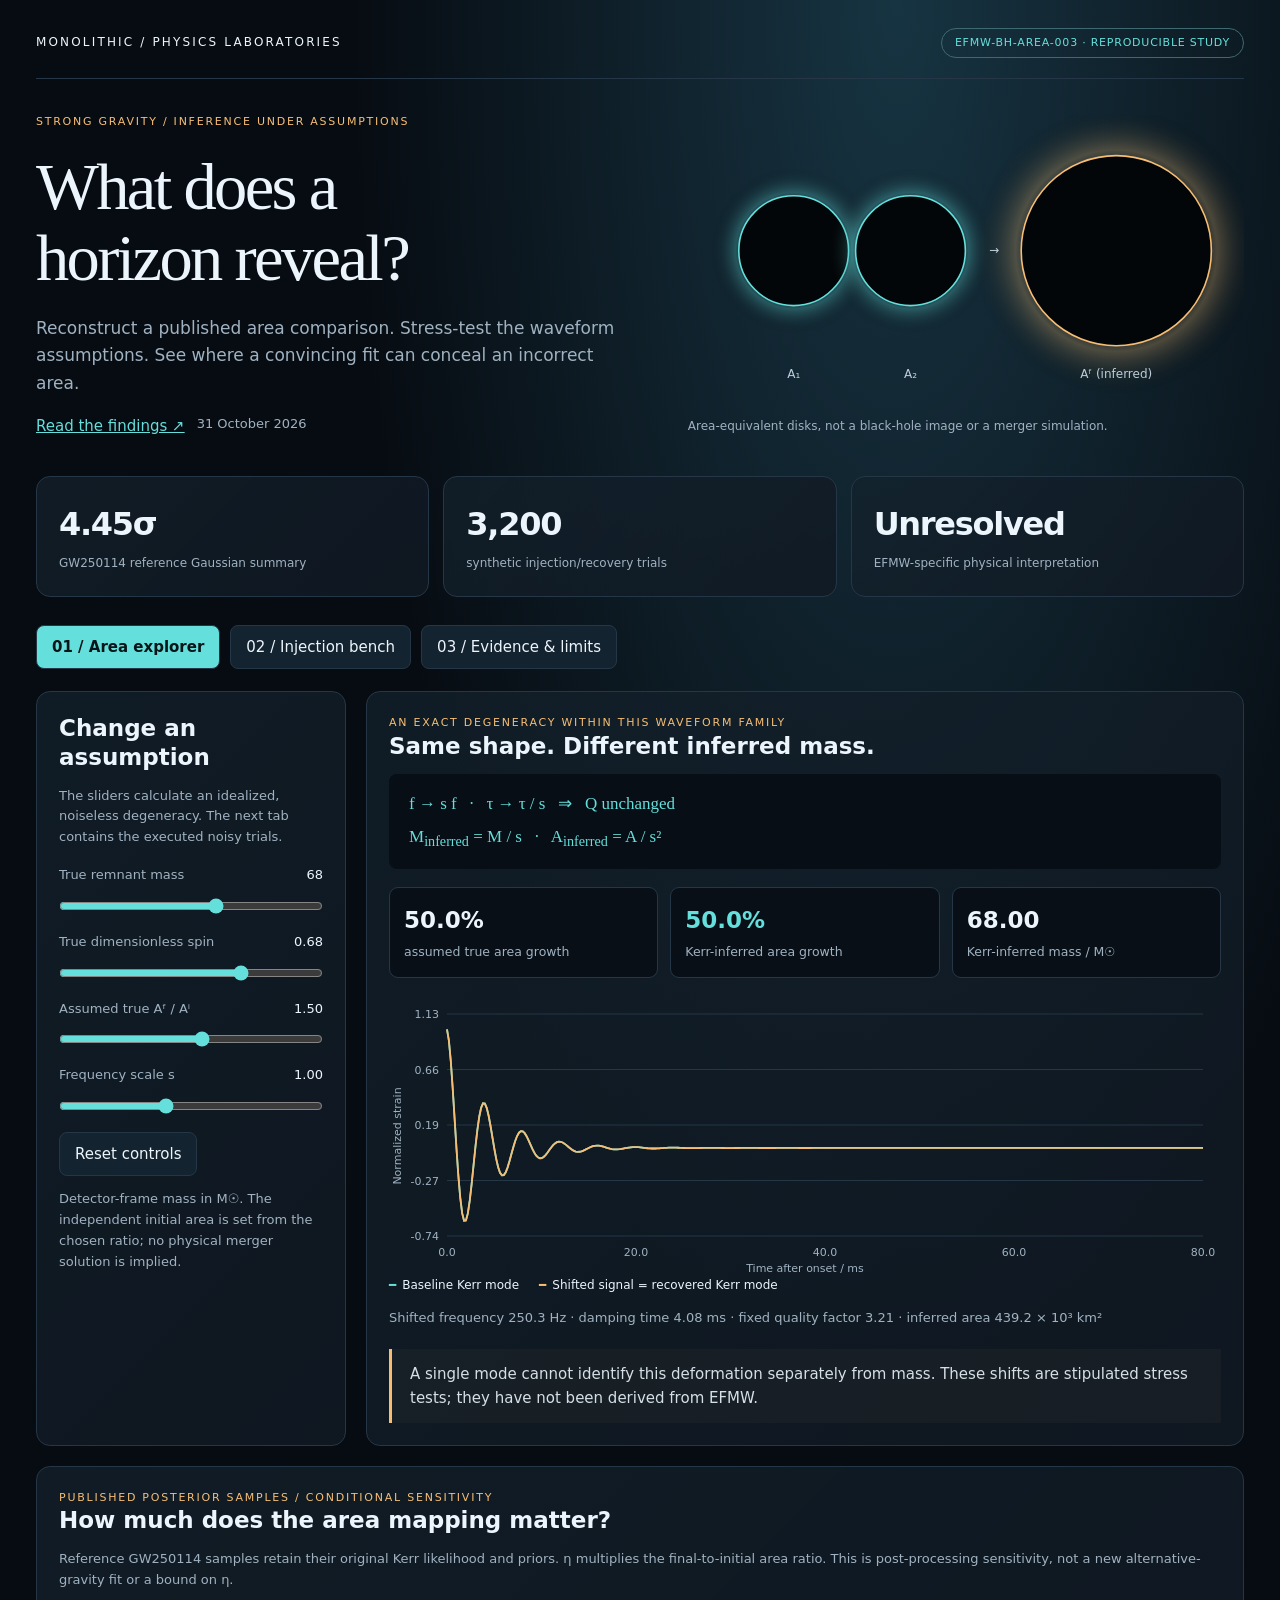
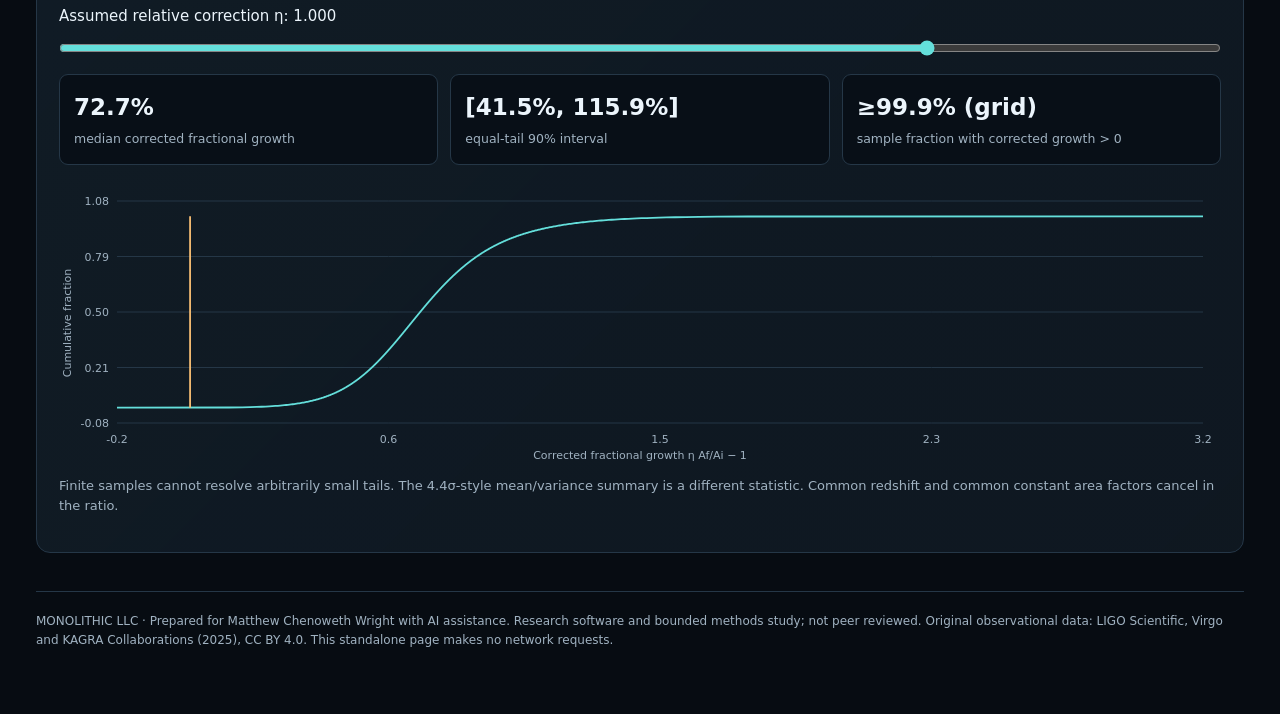
==== index.html @ be4c183a "Publish EFMW-BH-AREA-003: GW250114 reproduction, 3200 injections, standalone horizon lab and finding" ====
<!doctype html>
<html lang="en"><head><meta charset="utf-8"><meta name="viewport" content="width=device-width,initial-scale=1"><title>Black Hole Horizon • Monolithic Research</title>
<style>
:root{color-scheme:dark;--bg:#070c12;--panel:#101923;--line:#253747;--muted:#a0b2c1;--ink:#ecf5fc;--cyan:#64dfdb;--amber:#f7be73;--red:#ff8894}*{box-sizing:border-box}body{margin:0;background:radial-gradient(ellipse at 70% 0,#173442 0,transparent 43%),var(--bg);color:var(--ink);font:15px/1.6 system-ui,sans-serif}main{max-width:1380px;margin:auto;padding:28px 36px 64px}a{color:var(--cyan)}header{display:flex;align-items:center;justify-content:space-between;gap:20px;border-bottom:1px solid var(--line);padding-bottom:20px}.brand{font-size:12px;letter-spacing:.18em}.pill{border:1px solid #3f6971;border-radius:30px;padding:5px 13px;font-size:11px;letter-spacing:.07em;color:var(--cyan)}h1{font:clamp(42px,5.2vw,76px)/1.06 Georgia,serif;letter-spacing:-.04em;margin:22px 0}h2{font-size:23px;line-height:1.25;margin:0 0 14px}h3{font-size:16px;margin:0 0 10px}.hero{display:grid;grid-template-columns:1.1fr 1fr;align-items:center;gap:40px;padding:34px 0 18px}.eyebrow{color:var(--amber);font-size:11px;letter-spacing:.16em;text-transform:uppercase}.hero p{max-width:600px;color:var(--muted);font-size:17px}.hero canvas{height:295px;width:100%}.caption{font-size:12px;color:var(--muted)}.stats{display:grid;grid-template-columns:repeat(3,1fr);gap:14px;margin:20px 0 28px}.stat,.card{background:linear-gradient(135deg,#13212cbb,#101923dd);border:1px solid var(--line);border-radius:14px;padding:22px}.stat strong{font-size:32px;display:block;letter-spacing:-.04em}.stat span{color:var(--muted);font-size:12px}.tabs{display:flex;gap:10px;flex-wrap:wrap;margin:28px 0 22px}button,select{font:inherit;border:1px solid var(--line);border-radius:8px;background:#142330;color:var(--ink);padding:9px 15px;cursor:pointer}button:hover,button:focus-visible,select:focus-visible{border-color:var(--cyan);outline:2px solid #64dfdb55}button[aria-selected=true]{color:#071519;background:var(--cyan);font-weight:700}.layout{display:grid;grid-template-columns:310px 1fr;gap:20px}.controls label{display:block;font-size:13px;color:var(--muted);margin-top:17px}.controls output{float:right;color:var(--ink);font-variant-numeric:tabular-nums}input[type=range]{display:block;width:100%;accent-color:var(--cyan);margin:12px 0 18px}.row{display:flex;gap:12px;flex-wrap:wrap}.metrics{display:grid;grid-template-columns:repeat(3,1fr);gap:12px;margin:18px 0}.metric{padding:14px;background:#080f17;border:1px solid var(--line);border-radius:9px}.metric b{font-size:23px;display:block}.metric small{color:var(--muted)}.plot{width:100%;height:280px;display:block}.notice{border-left:3px solid var(--amber);background:#f7be7309;padding:13px 18px;margin-top:20px;color:#d5dfe6}.formula{font:17px/1.9 Georgia,serif;color:var(--cyan);background:#070e15;padding:14px 20px;border-radius:8px;overflow:auto}.fine{color:var(--muted);font-size:13px}.grid2{display:grid;grid-template-columns:1fr 1fr;gap:20px}.tablewrap{overflow:auto}table{width:100%;border-collapse:collapse;font-size:13px}th,td{text-align:left;padding:12px 10px;border-bottom:1px solid var(--line);white-space:nowrap}th{color:var(--muted);font-weight:500}.good{color:var(--cyan)}.warn{color:var(--amber)}.bad{color:var(--red)}[hidden]{display:none!important}footer{margin-top:38px;border-top:1px solid var(--line);padding-top:20px;color:var(--muted);font-size:12px}details{border-bottom:1px solid var(--line);padding:15px 0}summary{cursor:pointer;font-weight:600}select{max-width:100%}.legend{display:flex;gap:20px;flex-wrap:wrap;font-size:12px}.legend span:before{content:'━';margin-right:6px;color:var(--cyan)}.legend span:nth-child(2):before{color:var(--amber)}.legend span:nth-child(3):before{color:#738392}@media(max-width:800px){main{padding:18px}.hero,.layout,.grid2{grid-template-columns:1fr}.hero{gap:0}.hero canvas{height:230px}.stats{gap:8px}.stat{padding:14px}.stat strong{font-size:26px}.metrics{grid-template-columns:1fr}header{align-items:flex-start}.pill{font-size:10px}h1{font-size:48px}}
</style></head><body><main>
<header><div class="brand">MONOLITHIC / PHYSICS LABORATORIES</div><span class="pill">EFMW-BH-AREA-003 · REPRODUCIBLE STUDY</span></header>
<section class="hero"><div><div class="eyebrow">Strong gravity / inference under assumptions</div><h1>What does a<br>horizon reveal?</h1><p>Reconstruct a published area comparison. Stress-test the waveform assumptions. See where a convincing fit can conceal an incorrect area.</p><div class="row"><a href="FINDINGS.md">Read the findings ↗</a><span class="fine">31 October 2026</span></div></div><div><canvas id="horizons" aria-label="Schematic initial and final horizon-area disks"></canvas><div class="caption">Area-equivalent disks, not a black-hole image or a merger simulation.</div></div></section>
<div class="stats"><div class="stat"><strong id="zstat">—</strong><span>GW250114 reference Gaussian summary</span></div><div class="stat"><strong>3,200</strong><span>synthetic injection/recovery trials</span></div><div class="stat"><strong>Unresolved</strong><span>EFMW-specific physical interpretation</span></div></div>
<div class="tabs" role="tablist" aria-label="Laboratory views"><button role="tab" aria-controls="explorer" aria-selected="true" data-tab="explorer">01 / Area explorer</button><button role="tab" aria-controls="bench" aria-selected="false" data-tab="bench">02 / Injection bench</button><button role="tab" aria-controls="evidence" aria-selected="false" data-tab="evidence">03 / Evidence & limits</button></div>
<section id="explorer" role="tabpanel"><div class="layout"><aside class="card controls"><h2>Change an assumption</h2><p class="fine">The sliders calculate an idealized, noiseless degeneracy. The next tab contains the executed noisy trials.</p>
<label for="mass">True remnant mass <output id="massOut"></output></label><input id="mass" type="range" min="20" max="100" step="1" value="68">
<label for="spin">True dimensionless spin <output id="spinOut"></output></label><input id="spin" type="range" min=".05" max=".95" step=".01" value=".68">
<label for="ratio">Assumed true Aᶠ / Aⁱ <output id="ratioOut"></output></label><input id="ratio" type="range" min=".9" max="2" step=".01" value="1.5">
<label for="scale">Frequency scale s <output id="scaleOut"></output></label><input id="scale" type="range" min=".8" max="1.3" step=".01" value="1">
<button id="reset">Reset controls</button><p class="fine">Detector-frame mass in M☉. The independent initial area is set from the chosen ratio; no physical merger solution is implied.</p></aside>
<div class="card"><div class="eyebrow">An exact degeneracy within this waveform family</div><h2>Same shape. Different inferred mass.</h2><div class="formula">f → s f &nbsp; · &nbsp; τ → τ / s &nbsp; ⇒ &nbsp; Q unchanged<br>M<sub>inferred</sub> = M / s &nbsp; · &nbsp; A<sub>inferred</sub> = A / s²</div><div class="metrics"><div class="metric"><b id="trueGrowth"></b><small>assumed true area growth</small></div><div class="metric"><b id="inferredGrowth"></b><small>Kerr-inferred area growth</small></div><div class="metric"><b id="inferredMass"></b><small>Kerr-inferred mass / M☉</small></div></div><canvas id="wave" class="plot" aria-label="Baseline and shifted ringdown waveforms"></canvas><div class="legend"><span>Baseline Kerr mode</span><span>Shifted signal = recovered Kerr mode</span></div><p id="modeReadout" class="fine"></p><div class="notice">A single mode cannot identify this deformation separately from mass. These shifts are stipulated stress tests; they have not been derived from EFMW.</div></div></div>
<div class="card" style="margin-top:20px"><div class="eyebrow">Published posterior samples / conditional sensitivity</div><h2>How much does the area mapping matter?</h2><p class="fine">Reference GW250114 samples retain their original Kerr likelihood and priors. η multiplies the final-to-initial area ratio. This is post-processing sensitivity, not a new alternative-gravity fit or a bound on η.</p><label for="eta">Assumed relative correction η: <output id="etaOut"></output></label><input id="eta" type="range" min=".4" max="1.2" step=".005" value="1"><div class="metrics"><div class="metric"><b id="obsMedian"></b><small>median corrected fractional growth</small></div><div class="metric"><b id="obsInterval"></b><small>equal-tail 90% interval</small></div><div class="metric"><b id="obsPositive"></b><small>sample fraction with corrected growth &gt; 0</small></div></div><canvas id="posterior" class="plot" aria-label="Conditional cumulative probability for corrected area growth"></canvas><p class="fine">Finite samples cannot resolve arbitrarily small tails. The 4.4σ-style mean/variance summary is a different statistic. Common redshift and common constant area factors cancel in the ratio.</p></div></section>
<section id="bench" role="tabpanel" hidden><div class="card"><div class="eyebrow">Executed results / seed 20261031</div><h2>Injection–recovery bench</h2><p class="fine">200 noise realizations per case; ideal unit Gaussian white noise; initial fundamental SNR 30. Overtone cuts keep the injected amplitude fixed and lose SNR at later starts. Intervals are local Gaussian approximations, not Bayesian credible intervals.</p><label for="caseSelect">Inspect case </label><select id="caseSelect"></select><div class="metrics" id="caseMetrics"></div><canvas id="trialWave" class="plot" aria-label="Recorded first trial, injected waveform and recovered fit"></canvas><div class="legend"><span>Injected signal</span><span>Recovered waveform</span><span>Noisy observation</span></div><p id="caseNote" class="fine"></p><div class="row"><button id="downloadResults">Download findings JSON</button><button id="downloadTrial">Download displayed waveform CSV</button></div></div><div class="card" style="margin-top:20px"><h2>All cases, including failures</h2><div class="tablewrap"><table><thead><tr><th>Case</th><th>Valid / 200</th><th>Median inferred R</th><th>90% coverage</th><th>Significant decrease</th><th>Retained SNR</th></tr></thead><tbody id="casesTable"></tbody></table></div><p class="fine">Coverage and decrease rates use valid fits only. Invalid fits remain in the count and raw CSV; conditioning on validity can bias late-time summaries. Significant decrease means the upper endpoint of the approximate 90% interval lies below zero.</p></div></section>
<section id="evidence" role="tabpanel" hidden><div class="grid2"><div class="card"><div class="eyebrow">Observation</div><h2>What was reproduced</h2><p>The released GW250114 premerger and ringdown area products are compared independently. The analysis excludes the merger and retains the collaboration's Kerr assumptions.</p><p id="obsSummary"></p><a href="https://doi.org/10.5281/zenodo.16877102">LVK data release ↗</a><details><summary>Scope of the reproduction</summary><p>No fresh strain likelihood, detector calibration fit, waveform sampling, or astrophysical parameter estimation was performed. These are computations on released posterior products. Full-signal merger predictions are not treated as an independent area-law test.</p></details></div><div class="card"><div class="eyebrow">EFMW hypothesis</div><h2>Area is not always entropy</h2><div class="formula">S<sub>Wald</sub> = (1 / 4G) ∫<sub>H</sub> F(φ) dA<br>F = 1 − 2 U<sub>R</sub> / M<sub>Pl</sub>²</div><p class="fine">In the scalar-only, curvature-linear restriction of candidate C1, for stationary horizons in ℏ=c=kB=1 units. If F differs between initial and final horizons, an area comparison alone is insufficient to compare entropy.</p><p>A black-hole solution, perturbation spectrum, excitation model and source-to-detector map remain necessary before these tests constrain EFMW parameters. Formal consistency does not supply that missing physics.</p></div></div><div class="card" style="margin-top:20px"><h2>Audit trail</h2><div id="gates"></div><p><a href="PROTOCOL.md">Frozen protocol</a> · <a href="FINDINGS.md">Full findings</a> · <a href="results/injection_trials.csv">All injection trials</a> · <a href="sources/data-manifest.json">Data hashes</a> · <a href="https://github.com/enuminous/Black-Hole-Horizon">Source repository</a></p><p class="fine">Numerical reproduction and robustness results are demonstrated within their stated scope. Novel gravity, a violation of Hawking's law, and physical validation of EFMW are not established.</p></div></section>
<footer>MONOLITHIC LLC · Prepared for Matthew Chenoweth Wright with AI assistance. Research software and bounded methods study; not peer reviewed. Original observational data: LIGO Scientific, Virgo and KAGRA Collaborations (2025), CC BY 4.0. This standalone page makes no network requests.</footer>
</main>
<script id="physics-core">
const TSUN=4.9254909476412675e-6,RSUN=TSUN*299792.458;
function area(m,s){if(m<=0||Math.abs(s)>1)throw Error('Invalid Kerr domain');return 8*Math.PI*(m*RSUN)**2*(1+Math.sqrt(1-s*s));}
function qnm(m,s){let f=(1.5251-1.1568*(1-s)**.1292)/(2*Math.PI*m*TSUN),q=.7+1.4187*(1-s)**(-.499);return [f,q/(Math.PI*f)];}
if(typeof module!=='undefined')module.exports={area,qnm};
</script>
<script id="study-data" type="application/json">{"observational":{"event":"GW250114","source_doi":"10.5281/zenodo.16877102","reference":{"pre_cut_total_mass_times":-40.0,"post_start_remnant_mass_times":10.5,"pre_samples":8175,"post_samples":4000,"post_each_code":2000,"pair_count":32700000,"z":4.447211293041233,"ratio_median":1.726589958328078,"ratio90":[1.4148630445928967,2.159496587693241],"fractional_growth_median":0.7265899583280779,"fractional_growth90":[0.4148630445928967,1.159496587693241],"empirical_positive_fraction":0.9999134250764526,"negative_pairs":2831,"initial_area_median_km2":281992.85473685403,"final_area_median_km2":485124.096609332,"eta_median_crossing":0.5791763094512247,"eta_positive90_threshold":0.7067821891466063,"eta_negative90_threshold":0.4630708868441385,"pooling_seed":250114},"ratio_quantiles":[0.7692271296809462,1.1226036185149668,1.1643050905328103,1.190556756064499,1.210011632265597,1.2257282241976564,1.238806134585236,1.2501072666429776,1.260025411829643,1.268925791921177,1.2769652159220388,1.284368355493946,1.2912156082621267,1.2975980704237629,1.303492392164065,1.309067154416299,1.314334996553262,1.3192829605889171,1.323970822921075,1.3284417148312044,1.3327435719110494,1.3368729861548578,1.3408147868706806,1.3446031344823146,1.3483179206269529,1.3518418944216863,1.3552341971850377,1.3585198059574521,1.3617165155280755,1.3648119237342216,1.367816880002018,1.370758079995341,1.3736017478491382,1.3763437544539665,1.3790453220403427,1.381675539214764,1.3842305221199103,1.3867368996279295,1.3891842137178998,1.3915791919859257,1.3939227972947537,1.3961938117300736,1.3984315887812133,1.4006309345834858,1.4027754607147072,1.4048782388708305,1.406955985858192,1.4090037717407335,1.4109878887774208,1.4129483600400075,1.4148630445928967,1.4167519474650188,1.4186138444027194,1.420450138246629,1.4222575120376466,1.4240367155152511,1.4257784542381369,1.4275080569875027,1.4292108336444715,1.4308897901982396,1.4325334277837325,1.4341536613792376,1.4357590447951012,1.4373420467014877,1.4389004002767254,1.4404504076571956,1.4419960122178084,1.4434976825924852,1.444986421606223,1.4464480186882718,1.4479065798635848,1.449358453545689,1.4507890420572618,1.4522042904516452,1.4535874562023954,1.4549555398122318,1.4563186909138672,1.4576644726791244,1.4589983455250821,1.460320549915489,1.4616223160655295,1.4629032577496655,1.4641636941276799,1.4654327920606496,1.4667064220270183,1.4679596305311249,1.4691831068434065,1.4703994819262558,1.4715940860853276,1.4727884912732878,1.4739619839525528,1.4751360671283684,1.4762983017141733,1.4774564339706733,1.478589558104979,1.4797256869603699,1.4808288572603547,1.4819370792253803,1.4830394144407624,1.4841346408743912,1.485226371379272,1.4863091390091654,1.4873937158334798,1.488458800843848,1.4895180946318516,1.4905521141301221,1.4915743768271421,1.4925974954868362,1.4936072744579478,1.4946256820718247,1.4956380423765647,1.496634715343338,1.4976310060918696,1.4986196338245648,1.4996089531903922,1.5005801600991717,1.5015377858501149,1.5024988252360332,1.5034498293906426,1.5044029571767592,1.5053490971740304,1.5062843039629663,1.5072241730646,1.5081497059538655,1.5090726623305608,1.509992697154803,1.5109107649791833,1.5118119158072185,1.512710613826432,1.5136074489635722,1.5144975637043872,1.51538507977758,1.5162548150602873,1.5171265259509097,1.5179870426067965,1.5188503034745298,1.519712794888392,1.5205754220054701,1.5214293997926387,1.522266579355753,1.52311382655789,1.5239530124382148,1.5247939183339232,1.525629332503617,1.5264531319307173,1.527278881144572,1.5280992772181814,1.5289062595820966,1.5297122327310673,1.530519864111592,1.5313240267281387,1.5321250709543421,1.5329249136369871,1.5337212806304101,1.5345072431887294,1.5352895043791528,1.5360760299895784,1.5368550891019144,1.5376266326250028,1.5383922123844131,1.5391596020948595,1.5399191439996383,1.5406796657122628,1.5414326876228974,1.542178834143106,1.5429243444677025,1.5436735831979425,1.5444241740632272,1.545164390244746,1.5459028542640716,1.5466386646231947,1.5473663805702351,1.5480924592137277,1.5488235713008334,1.5495503652763507,1.5502732246652697,1.5509883698524551,1.5517104294716082,1.5524277978151342,1.5531379099793423,1.5538440404476042,1.5545474688961316,1.5552491291988226,1.5559461746643464,1.5566378536223109,1.5573273633896076,1.5580155170293515,1.558704995911847,1.5593920202013654,1.5600792570109017,1.560768875350531,1.5614520154159792,1.562129878435308,1.5628089481522267,1.5634827728443272,1.5641581192251308,1.5648229693045337,1.565490742618279,1.5661556552983102,1.5668185466212678,1.5674782169859465,1.5681355029589048,1.5687902650152195,1.5694424888583893,1.570097703276402,1.5707557878228353,1.5714139602363426,1.5720609128717509,1.5727077487724255,1.5733517555587742,1.5739914565390112,1.5746360812521465,1.5752758052650204,1.5759143580328214,1.5765545901923548,1.5771871197883327,1.5778196802912468,1.5784489009180174,1.5790803743504198,1.579700392368016,1.580321329700232,1.580943432723686,1.5815696774569594,1.5821915514473008,1.5828098628836815,1.5834224932127847,1.584035912239014,1.5846462857022339,1.5852583028467793,1.5858639972690318,1.5864713078998813,1.5870809131449792,1.5876907570116712,1.5882975726861044,1.588902481671718,1.5895029599963644,1.59010714401439,1.5907088464190469,1.591309678461437,1.591913801496128,1.5925088336783195,1.5931014444695026,1.5936921178444976,1.5942843510245448,1.5948739663899563,1.595465882040551,1.5960498307122266,1.596630781632177,1.5972114964703026,1.5977933497422034,1.59837607256068,1.5989632114551615,1.5995417925015984,1.600120246442568,1.6006952904394223,1.6012737127950454,1.6018526239383664,1.6024302155685775,1.6030061994997133,1.603575582551719,1.6041464860846635,1.6047170384489926,1.6052829629037737,1.6058505337036766,1.6064147751076459,1.6069793295951704,1.6075394584823248,1.6080991704566947,1.6086610906717258,1.6092216624037134,1.609786411300426,1.610346548235289,1.6109017020655354,1.6114599947938495,1.6120203294172262,1.612578238869186,1.6131346573230898,1.6136912493353692,1.6142476213584849,1.614801805808129,1.6153556413565853,1.6159034139776345,1.616455562991543,1.6170032655217645,1.617553192275111,1.618100813308162,1.6186489569171694,1.6191932574434442,1.6197299628220667,1.620276819169218,1.6208211296798727,1.6213593633729686,1.6219022622833068,1.6224472227000373,1.6229882261915944,1.6235305644308171,1.6240697237982111,1.6246050996074066,1.6251438786073735,1.625675699413286,1.6262097790477466,1.6267428015413556,1.6272798187655295,1.6278114974433309,1.628344682325755,1.6288800884006098,1.6294135130721503,1.6299462604660044,1.6304758923769298,1.6310006689691214,1.631534176386567,1.632062236779469,1.6325826119840936,1.633107751047618,1.6336319421298293,1.6341613299622804,1.6346859405354353,1.6352145091894688,1.6357393878063422,1.6362694778538,1.6367911179494132,1.637313137270064,1.6378339900150003,1.6383588271241516,1.6388817146134742,1.6394031550514314,1.6399251349436146,1.6404468473451155,1.640963477331605,1.6414892888127335,1.6420088078548623,1.6425214464484243,1.6430415389725923,1.6435584317563934,1.6440771779819292,1.6445916256129736,1.6451064283121455,1.6456175756142952,1.6461352828188947,1.6466476521587055,1.6471600260176358,1.647667989605898,1.6481769832770592,1.6486854742969075,1.6491946695284572,1.649705355444984,1.65022014573106,1.6507281459729088,1.6512345689746846,1.6517444841730209,1.6522536416892963,1.652763414708517,1.6532705553983171,1.6537805048037826,1.6542862896574997,1.6547936223433077,1.655299182536409,1.655797031496551,1.6563003455490157,1.6568067248513332,1.6573114242407518,1.6578180839356622,1.6583202085712736,1.658819754705581,1.6593273220493912,1.6598308645944315,1.6603351332312817,1.6608397639231598,1.6613439200683133,1.6618474205043516,1.6623480628126102,1.6628493276507834,1.663358976939627,1.663856953218497,1.6643560223450704,1.6648559557847675,1.665359324544266,1.6658579027730838,1.6663562192801298,1.6668511517295206,1.667346849939538,1.6678468471798995,1.6683424360090888,1.6688374739756393,1.669330382430427,1.6698240817072696,1.6703209057774966,1.6708124897041516,1.6713081139318748,1.6718079524411962,1.6723093310041428,1.6728012536648447,1.6732931332975522,1.6737901010883833,1.674279710777377,1.6747706787761183,1.6752700591222478,1.6757618328024748,1.6762547910037797,1.6767488590413662,1.6772468872666353,1.6777389227576267,1.678231751568295,1.6787271149312064,1.679216277253862,1.6797117621033186,1.6802078002759058,1.6806995696599096,1.6811922698690438,1.681688668181772,1.6821818967908893,1.6826764537724712,1.6831699989431343,1.6836689708038692,1.6841599308161563,1.6846475112619945,1.6851403520795367,1.6856327039288328,1.6861261218822825,1.6866194980975127,1.6871111430899965,1.68760086919582,1.688094157840362,1.688585435460312,1.6890792234865275,1.6895634065061513,1.690058790137251,1.6905455520936568,1.691040822405791,1.691532255732585,1.692020590903807,1.6925124380761207,1.6929999311957509,1.6934899777341144,1.693984871345183,1.6944786435277006,1.694966851976335,1.6954612568997198,1.6959567834053821,1.6964507823650794,1.6969439748267137,1.697436906344198,1.6979289308946337,1.6984222101533082,1.6989115593177873,1.6993999843416905,1.6998950710446321,1.7003830553996853,1.7008720232474954,1.7013613198559896,1.7018515445217233,1.7023450955209203,1.7028345485139498,1.7033236615323575,1.7038159884265385,1.7043073826307558,1.7048015788152702,1.7052954230295465,1.705789911960303,1.7062867214190154,1.706777812691543,1.7072736044092067,1.7077674575877146,1.7082609323451003,1.7087549531653479,1.70924335040022,1.7097368843837883,1.7102313466820112,1.710721396679966,1.711218189150776,1.7117086282953768,1.712202931899504,1.7126983452270919,1.7131919040730499,1.7136870813483414,1.7141833945907792,1.7146806082968313,1.715175308863861,1.7156674449866935,1.7161582079962856,1.7166571388036533,1.717145307029707,1.717635855648611,1.7181313747572198,1.718628068908776,1.7191225548381082,1.7196165563665864,1.7201153883685139,1.7206100948894287,1.7211135863280602,1.721613058296826,1.7221041515633102,1.7226028582066706,1.7231015902165507,1.7236036983863061,1.7240984405395043,1.7245979189040845,1.7250981993273962,1.725591855708477,1.7260931802635218,1.726589958328078,1.727082588206847,1.7275804799327321,1.7280725716947494,1.7285764434419317,1.7290790345715679,1.7295768560358393,1.7300813923001563,1.730581291393874,1.7310819426235422,1.731584983531627,1.7320907566313835,1.732595322672065,1.7330946535267235,1.733596874302563,1.7340953793536402,1.7345989660337608,1.7351022828367801,1.7356029345307813,1.7361047880896616,1.736609961022059,1.7371128401358904,1.7376151477923136,1.7381193551834426,1.73862415230215,1.7391320302221336,1.739635590917226,1.7401402191513247,1.7406481675894379,1.7411575305178886,1.7416653537150026,1.7421758515135521,1.742680814017426,1.7431886709728641,1.74369697683306,1.7441994851174216,1.7447110538801889,1.745223988635266,1.7457372103995858,1.7462491760647452,1.746760937204234,1.7472673661289175,1.7477879088451593,1.748300542755549,1.7488164136710995,1.7493320701379562,1.7498487771956386,1.7503642501441354,1.7508784020538048,1.7513939671581507,1.7519072381810423,1.7524237210379134,1.7529406126930367,1.7534575213714703,1.7539726704295666,1.7544958070745347,1.7550128521937365,1.7555358911699246,1.7560510385392696,1.7565717924021005,1.7570977085239075,1.7576172768175053,1.7581367076213967,1.758659230717605,1.759179742062887,1.7597050236339715,1.7602289624849166,1.7607528684365406,1.761277542580429,1.7617998510796076,1.762325947600195,1.7628576576112296,1.7633869247742824,1.763919351465079,1.7644517366392682,1.7649796825018558,1.7655094407199055,1.766039999837125,1.7665680202304626,1.7670944288775359,1.7676249517598945,1.768156487938907,1.7686927622081978,1.769230430621131,1.7697684558610638,1.770302220428206,1.7708387106724737,1.77137801941642,1.771910194020518,1.7724499219730037,1.7729842401296203,1.7735214357777556,1.7740618983943057,1.774600021561617,1.7751476009961535,1.775690722220073,1.776236134297827,1.7767803797288897,1.7773262882057435,1.7778709995903432,1.7784121864112532,1.778958179047599,1.779505441775619,1.7800539379399083,1.780606267455236,1.7811590540566749,1.7817105268277533,1.7822605973275003,1.782815041758496,1.7833683027443725,1.7839185982742418,1.7844771070930046,1.7850295752845076,1.7855870993895526,1.7861438621710624,1.7867009266808873,1.7872595875766688,1.7878220385718464,1.788380639292808,1.7889401270033307,1.7895030225186566,1.7900651181737255,1.7906265581338836,1.7911930725576202,1.7917591520351575,1.7923198442406414,1.792887561072357,1.7934554828285838,1.7940253071824313,1.7945917261914925,1.79515859611369,1.7957340243130473,1.7963070289786502,1.7968804525518796,1.7974544183904042,1.7980265073920747,1.7986062798711293,1.7991860825662045,1.7997626192124405,1.8003428033433813,1.8009262128688206,1.8015008771898808,1.8020823492861968,1.8026625314838514,1.8032455341604001,1.8038360416637982,1.8044238225513303,1.80500791969633,1.805602098893228,1.8061955759737933,1.8067804794231506,1.8073700662653882,1.8079575016720468,1.8085530257298372,1.8091449134963558,1.8097396637348537,1.8103319118775618,1.8109351483499514,1.8115324779168984,1.8121350480673537,1.8127307376476027,1.8133353560051388,1.8139348325106357,1.814537804075916,1.8151415120269359,1.8157545867912546,1.816363818305764,1.8169680869117333,1.8175809906322316,1.8182004685985333,1.818808434214992,1.8194189795373277,1.8200374425669443,1.820658864593043,1.821283949790221,1.8219057845272926,1.8225242066435694,1.8231427950166397,1.8237687206408784,1.824399992432859,1.8250249638933513,1.8256561452609221,1.82628583583771,1.826917679072916,1.827548874164989,1.8281811421598313,1.8288138290446403,1.8294519029329896,1.8300880162575421,1.8307236834140916,1.8313642743111727,1.8320066417020469,1.8326507042008517,1.8332987451074216,1.833943917613361,1.83459697206689,1.8352459931068859,1.8359014780948983,1.8365568971182415,1.837210502165737,1.8378652073420816,1.8385179244445131,1.8391731311409218,1.839831379556959,1.840493335119333,1.8411601775634154,1.8418226116284637,1.8424882354387024,1.8431541617891558,1.8438266063894762,1.8445052824824517,1.8451783888845843,1.8458481568749472,1.8465261527431596,1.847205835621173,1.847880996779032,1.8485649111060543,1.8492453739779857,1.8499343176738305,1.8506239307848487,1.8513119305295505,1.8520130434533981,1.852699458124486,1.8533977918071325,1.8540981170745534,1.8547932781782401,1.8554937617475302,1.8562001951991132,1.8569130213962441,1.8576148900687413,1.8583227553836597,1.8590352828329122,1.8597483808655437,1.8604621213093648,1.8611844837924787,1.861902845072831,1.8626289330029426,1.8633534748143676,1.8640829273225377,1.8648149133881196,1.8655378318872056,1.8662681217157169,1.8669996540950085,1.8677419969681417,1.8684802752221072,1.8692170183219599,1.8699609169184606,1.8707085407751247,1.8714497719891798,1.872204374890209,1.8729546608541803,1.873716647524501,1.8744736131821917,1.8752320772774291,1.8759955381421693,1.8767650036594359,1.8775320698139248,1.8783036581400117,1.8790790922416483,1.8798651851502202,1.8806406076076234,1.881423150964215,1.8822108631047287,1.8830020649867505,1.8837856630081011,1.8845640045588552,1.8853645152065113,1.8861550546487864,1.8869517276652599,1.8877561502476252,1.888562316617844,1.889366782524869,1.8901821447088227,1.8910004301314463,1.8918250401546786,1.8926553927683025,1.8934788909531202,1.8943101105175102,1.8951507967033707,1.8959811018301096,1.8968268438097293,1.8976682448299003,1.8985067104721347,1.8993566464690657,1.9002123849731032,1.9010710166772267,1.901929426994425,1.9027915919782625,1.9036600902434622,1.9045365240550955,1.9054056576225367,1.9062888932880853,1.9071692034748728,1.9080541121552421,1.9089381899247793,1.909828431442231,1.9107275203078888,1.9116271722433025,1.9125317674398863,1.913440046771584,1.9143568206202963,1.915275361043299,1.9162014164394388,1.9171265958273178,1.918060450992965,1.9189904160049855,1.9199294418633865,1.9208736830676878,1.9218179467443444,1.922760008677568,1.9237179080663436,1.9246768335860727,1.9256369579854555,1.926602058735082,1.927575770872711,1.9285610225510268,1.9295499677035821,1.9305395081500099,1.9315465083755126,1.9325500071405484,1.9335575890482626,1.934563147178941,1.9355826362520763,1.9366072675864048,1.9376155725067543,1.9386500095725845,1.9396832387061533,1.940730884554029,1.9417794024482438,1.942835379366759,1.9438970997991645,1.9449679786407206,1.9460400450333135,1.9471086005392146,1.9481934549301183,1.9492900785327838,1.9503926054707599,1.9514858049744463,1.9526042473575353,1.953718165473631,1.9548323114579498,1.9559553950002626,1.9570792789994444,1.958213313571702,1.959357425558831,1.960503782331087,1.9616585982971178,1.9628283132968003,1.9639948028070229,1.9651764967700278,1.9663575758623106,1.9675431055681367,1.968743889551453,1.9699635571223912,1.971184750959142,1.9724263343289188,1.9736715495711594,1.9749102829254341,1.9761607001872976,1.977421291407662,1.9787022516562185,1.9799725784979234,1.981264762902163,1.9825721659924653,1.983877118646306,1.9851890789338043,1.986511162442992,1.9878379073948096,1.9891846688660384,1.990533716538347,1.9919054156156943,1.9932904954617126,1.9946829091075444,1.9960679908814687,1.9974709680707552,1.9988895789893881,2.000322473352766,2.0017702551278935,2.0032169336494863,2.0046760648523807,2.0061482219194584,2.007637587312716,2.0091438260430685,2.0106518479866473,2.0121887896114834,2.0137305788876283,2.015270871733396,2.016834143847343,2.018415647850538,2.020010034875157,2.021619259273037,2.0232398539891996,2.0248630488750265,2.0265162600569195,2.028176254806918,2.029845562164122,2.0315398841831556,2.0332534475846966,2.034975953214485,2.0367139247863864,2.038489529958257,2.040272790186702,2.042060479305124,2.043864902620639,2.0456930351541303,2.047516144136661,2.049384376111588,2.051268849929304,2.0531702781286008,2.05507639407497,2.057018475526974,2.0589991441025606,2.0609784228824406,2.062987366344608,2.0650314063504003,2.0670886869609526,2.0691509139251587,2.0712283981532114,2.0733695256053863,2.0755179341707057,2.077710976950397,2.079902412462891,2.082118462398,2.0843761841881414,2.0866875913276264,2.0890109563763195,2.091345356903674,2.0937382587960784,2.096161369030868,2.098583708020176,2.101058606637314,2.103562511838876,2.10612128107338,2.1087191059578334,2.111329116546818,2.1139727576941,2.1166579698101673,2.11941176491279,2.122197466200354,2.1250371604871576,2.1279073694151878,2.1308513243039613,2.13381345777477,2.1368203321748287,2.139894902510533,2.1430277576898007,2.1462318081516853,2.1494511601640336,2.1527104424302412,2.1560685264766164,2.1594965876932415,2.162968306382182,2.1665199118875886,2.170115845631981,2.1738043241459484,2.1775720110023893,2.181443563061378,2.185399427194658,2.189436303143372,2.193526449349262,2.197754288562165,2.2020543206836507,2.206465268953467,2.2109989938306875,2.2156087546702903,2.2204304409121267,2.225309534227199,2.2303759811422084,2.23561692707659,2.24093423152034,2.2464427141415033,2.2521727914978156,2.258068706577623,2.264184231951951,2.2704897586186745,2.277070530016342,2.2838552965099526,2.2908990532766635,2.298233240111216,2.305818026127149,2.31386854037692,2.3222674405878734,2.331074283253544,2.3404258416430914,2.350331752383176,2.360686824212236,2.3719085034580094,2.3836837594468663,2.3964656486439773,2.4102520647663077,2.425295421300819,2.441868763351755,2.4600628792606387,2.4805416922696852,2.504029797751723,2.531722133180297,2.5654033190480163,2.6074192674353944,2.6653936235103446,2.762920694175573,4.198610084677426],"premerger_scan":[{"pre_cut":-250.0,"z":3.3584850592548756,"samples":6656},{"pre_cut":-200.0,"z":3.691718364108868,"samples":7680},{"pre_cut":-150.0,"z":3.8988446791560185,"samples":6631},{"pre_cut":-100.0,"z":4.155136599508016,"samples":7121},{"pre_cut":-75.0,"z":4.289497663896569,"samples":7133},{"pre_cut":-50.0,"z":4.254493175332637,"samples":8670},{"pre_cut":-45.0,"z":4.340739150001558,"samples":7168},{"pre_cut":-40.0,"z":4.447211293041233,"samples":8175},{"pre_cut":-35.0,"z":4.441440484458579,"samples":8112},{"pre_cut":-30.0,"z":4.187840464621736,"samples":8144},{"pre_cut":-25.0,"z":4.457329999970771,"samples":8160},{"pre_cut":-20.0,"z":4.637637875185814,"samples":7637},{"pre_cut":-15.0,"z":4.697685959737137,"samples":7168},{"pre_cut":-10.0,"z":5.091829233911055,"samples":6144},{"pre_cut":-5.0,"z":5.176461256326445,"samples":6096},{"pre_cut":0.0,"z":5.0744712115559345,"samples":5610}],"ringdown_scan":[{"model":"220+221","start":10.5,"samples":8000,"z":2.023194408357208},{"model":"220+221","start":10.0,"samples":4000,"z":2.061476719815432},{"model":"220+221","start":11.0,"samples":8000,"z":1.9744600955255112},{"model":"220+221","start":12.0,"samples":8000,"z":1.8044557851254461},{"model":"220+221","start":13.0,"samples":4000,"z":1.9314955580242967},{"model":"220+221","start":14.0,"samples":4000,"z":1.5204677533353987},{"model":"220+221","start":15.0,"samples":4000,"z":1.396903670173139},{"model":"220+221","start":16.0,"samples":4000,"z":1.3018585069112936},{"model":"220+221","start":17.0,"samples":8000,"z":1.1996455644966884},{"model":"220+221","start":18.0,"samples":4000,"z":1.1365901983284037},{"model":"220+221","start":19.0,"samples":4000,"z":0.8453103134827279},{"model":"220+221","start":20.0,"samples":8000,"z":0.6466783930870115},{"model":"220+221","start":6.0,"samples":8000,"z":3.6333891384311983},{"model":"220+221","start":7.0,"samples":4000,"z":3.348168557210992},{"model":"220+221","start":8.0,"samples":4000,"z":2.939013307366473},{"model":"220+221","start":9.5,"samples":4000,"z":2.4993750371977743},{"model":"220+221","start":9.0,"samples":8000,"z":2.733370279793921},{"model":"220","start":10.5,"samples":4000,"z":4.312877098093585},{"model":"220","start":10.0,"samples":4000,"z":4.419184854152705},{"model":"220","start":11.0,"samples":4000,"z":4.337401356135382},{"model":"220","start":12.0,"samples":4000,"z":4.324809621168874},{"model":"220","start":13.0,"samples":4000,"z":3.518096971784933},{"model":"220","start":14.0,"samples":4000,"z":3.1181643004871096},{"model":"220","start":15.0,"samples":8000,"z":2.0909422050124866},{"model":"220","start":16.0,"samples":4000,"z":2.1474826158396403},{"model":"220","start":17.0,"samples":4000,"z":2.0210613840657925},{"model":"220","start":18.0,"samples":4000,"z":1.9441788378852372},{"model":"220","start":19.0,"samples":4000,"z":1.5634016707216252},{"model":"220","start":20.0,"samples":4000,"z":1.6445238248996068},{"model":"220","start":6.0,"samples":4000,"z":6.392645315666429},{"model":"220","start":7.0,"samples":4000,"z":5.973900175039758},{"model":"220","start":8.0,"samples":4000,"z":5.870625455397631},{"model":"220","start":9.5,"samples":4000,"z":4.510693242746575},{"model":"220","start":9.0,"samples":120000,"z":4.76888886087587}],"code_comparison":{"ringdown_only":4.312877098093585,"pyring_only":4.697381393248944,"pooled":4.447211293041233},"upstream_statistic":4.447211293041233,"upstream_difference":0.0,"released_kerr_area_max_relative_error":6.661338147750939e-16,"statistical_note":"Empirical pairs reuse finite, possibly correlated posterior samples; no binomial confidence or Gaussian-tail detection probability is inferred."},"synthetic":{"study":"EFMW-BH-AREA-003","seed":20261031,"kind":"synthetic injection/recovery, not LIGO data","mass_detector_msun":68,"spin":0.68,"frequency_hz":250.25849762621056,"damping_seconds":0.0040766130305583724,"versions":{"python":"3.12.14","numpy":"2.3.5","scipy":"1.17.0"},"cases":[{"case":"scale_R1.5_s0.8","true_ratio":1.5,"scale":0.8,"start_ms":0.0,"two_modes":false,"trials":200,"valid":200,"invalid":0,"optimizer_failures":0,"boundary_fits":0,"retained_snr":30.000000000000004,"median_inferred_ratio":2.343722533937662,"median_area_relative_bias":0.5624816892917748,"median_residual_p":0.5959080188215178,"expected_noiseless_ratio":2.3437499999999996,"coverage":{"count":0,"denominator":200,"fraction":0.0,"wilson95":[1.734723475976807e-18,0.018845326377266575]},"decrease":{"count":0,"denominator":200,"fraction":0.0,"wilson95":[1.734723475976807e-18,0.018845326377266575]},"significant_decrease":{"count":0,"denominator":200,"fraction":0.0,"wilson95":[1.734723475976807e-18,0.018845326377266575]}},{"case":"scale_R1.5_s0.9","true_ratio":1.5,"scale":0.9,"start_ms":0.0,"two_modes":false,"trials":200,"valid":200,"invalid":0,"optimizer_failures":0,"boundary_fits":0,"retained_snr":30.000000000000004,"median_inferred_ratio":1.855174381961503,"median_area_relative_bias":0.23678292130766865,"median_residual_p":0.48903052378881023,"expected_noiseless_ratio":1.8518518518518516,"coverage":{"count":17,"denominator":200,"fraction":0.085,"wilson95":[0.05374575017747561,0.13189587071565567]},"decrease":{"count":0,"denominator":200,"fraction":0.0,"wilson95":[1.734723475976807e-18,0.018845326377266575]},"significant_decrease":{"count":0,"denominator":200,"fraction":0.0,"wilson95":[1.734723475976807e-18,0.018845326377266575]}},{"case":"scale_R1.5_s1","true_ratio":1.5,"scale":1.0,"start_ms":0.0,"two_modes":false,"trials":200,"valid":200,"invalid":0,"optimizer_failures":0,"boundary_fits":0,"retained_snr":30.000000000000004,"median_inferred_ratio":1.4931097442906762,"median_area_relative_bias":-0.004593503806215926,"median_residual_p":0.5315760748388361,"expected_noiseless_ratio":1.5,"coverage":{"count":178,"denominator":200,"fraction":0.89,"wilson95":[0.839073090026985,0.926227555398747]},"decrease":{"count":0,"denominator":200,"fraction":0.0,"wilson95":[1.734723475976807e-18,0.018845326377266575]},"significant_decrease":{"count":0,"denominator":200,"fraction":0.0,"wilson95":[1.734723475976807e-18,0.018845326377266575]}},{"case":"scale_R1.5_s1.1","true_ratio":1.5,"scale":1.1,"start_ms":0.0,"two_modes":false,"trials":200,"valid":200,"invalid":0,"optimizer_failures":0,"boundary_fits":0,"retained_snr":29.999999999999996,"median_inferred_ratio":1.2388895785303724,"median_area_relative_bias":-0.17407361431308505,"median_residual_p":0.5453791276576254,"expected_noiseless_ratio":1.2396694214876032,"coverage":{"count":13,"denominator":200,"fraction":0.065,"wilson95":[0.03837635464915299,0.10801907929906895]},"decrease":{"count":0,"denominator":200,"fraction":0.0,"wilson95":[1.734723475976807e-18,0.018845326377266575]},"significant_decrease":{"count":0,"denominator":200,"fraction":0.0,"wilson95":[1.734723475976807e-18,0.018845326377266575]}},{"case":"scale_R1.5_s1.2","true_ratio":1.5,"scale":1.2,"start_ms":0.0,"two_modes":false,"trials":200,"valid":200,"invalid":0,"optimizer_failures":0,"boundary_fits":0,"retained_snr":30.000000000000004,"median_inferred_ratio":1.0483876720380598,"median_area_relative_bias":-0.30107488530796006,"median_residual_p":0.49549762525200425,"expected_noiseless_ratio":1.0416666666666667,"coverage":{"count":0,"denominator":200,"fraction":0.0,"wilson95":[1.734723475976807e-18,0.018845326377266575]},"decrease":{"count":48,"denominator":200,"fraction":0.24,"wilson95":[0.1860661599241369,0.30373340979204166]},"significant_decrease":{"count":1,"denominator":200,"fraction":0.005,"wilson95":[0.0008831687156009814,0.02777370439789293]}},{"case":"scale_R1.5_s1.3","true_ratio":1.5,"scale":1.3,"start_ms":0.0,"two_modes":false,"trials":200,"valid":200,"invalid":0,"optimizer_failures":0,"boundary_fits":0,"retained_snr":30.0,"median_inferred_ratio":0.8874813422004066,"median_area_relative_bias":-0.4083457718663956,"median_residual_p":0.503215399812599,"expected_noiseless_ratio":0.8875739644970413,"coverage":{"count":0,"denominator":200,"fraction":0.0,"wilson95":[1.734723475976807e-18,0.018845326377266575]},"decrease":{"count":198,"denominator":200,"fraction":0.99,"wilson95":[0.9642782382838231,0.9972533418664555]},"significant_decrease":{"count":122,"denominator":200,"fraction":0.61,"wilson95":[0.5409374595716976,0.6749165686253038]}},{"case":"scale_R1.02_s0.8","true_ratio":1.02,"scale":0.8,"start_ms":0.0,"two_modes":false,"trials":200,"valid":200,"invalid":0,"optimizer_failures":0,"boundary_fits":0,"retained_snr":30.000000000000004,"median_inferred_ratio":1.5931337601130546,"median_area_relative_bias":0.5618958432480928,"median_residual_p":0.503213390099249,"expected_noiseless_ratio":1.5937499999999998,"coverage":{"count":0,"denominator":200,"fraction":0.0,"wilson95":[1.734723475976807e-18,0.018845326377266575]},"decrease":{"count":0,"denominator":200,"fraction":0.0,"wilson95":[1.734723475976807e-18,0.018845326377266575]},"significant_decrease":{"count":0,"denominator":200,"fraction":0.0,"wilson95":[1.734723475976807e-18,0.018845326377266575]}},{"case":"scale_R1.02_s0.9","true_ratio":1.02,"scale":0.9,"start_ms":0.0,"two_modes":false,"trials":200,"valid":200,"invalid":0,"optimizer_failures":0,"boundary_fits":0,"retained_snr":30.000000000000004,"median_inferred_ratio":1.262861105462559,"median_area_relative_bias":0.2380991230025088,"median_residual_p":0.48172240426989293,"expected_noiseless_ratio":1.2592592592592593,"coverage":{"count":12,"denominator":200,"fraction":0.06,"wilson95":[0.03465219425433187,0.1019316929576627]},"decrease":{"count":0,"denominator":200,"fraction":0.0,"wilson95":[1.734723475976807e-18,0.018845326377266575]},"significant_decrease":{"count":0,"denominator":200,"fraction":0.0,"wilson95":[1.734723475976807e-18,0.018845326377266575]}},{"case":"scale_R1.02_s1","true_ratio":1.02,"scale":1.0,"start_ms":0.0,"two_modes":false,"trials":200,"valid":200,"invalid":0,"optimizer_failures":0,"boundary_fits":0,"retained_snr":30.000000000000004,"median_inferred_ratio":1.0221882521526933,"median_area_relative_bias":0.0021453452477385726,"median_residual_p":0.4932578131835912,"expected_noiseless_ratio":1.02,"coverage":{"count":181,"denominator":200,"fraction":0.905,"wilson95":[0.8563983883518006,0.9383368972826135]},"decrease":{"count":75,"denominator":200,"fraction":0.375,"wilson95":[0.31085436858409826,0.44385696301021843]},"significant_decrease":{"count":4,"denominator":200,"fraction":0.02,"wilson95":[0.0078044264163494685,0.050287086905826436]}},{"case":"scale_R1.02_s1.1","true_ratio":1.02,"scale":1.1,"start_ms":0.0,"two_modes":false,"trials":200,"valid":200,"invalid":0,"optimizer_failures":0,"boundary_fits":0,"retained_snr":29.999999999999996,"median_inferred_ratio":0.8407586165259407,"median_area_relative_bias":-0.17572684654319537,"median_residual_p":0.5640334529625417,"expected_noiseless_ratio":0.8429752066115701,"coverage":{"count":8,"denominator":200,"fraction":0.04,"wilson95":[0.020405632066152306,0.07693206820093293]},"decrease":{"count":200,"denominator":200,"fraction":1.0,"wilson95":[0.9811546736227335,1.0]},"significant_decrease":{"count":182,"denominator":200,"fraction":0.91,"wilson95":[0.8622342812328346,0.9423125511378069]}},{"case":"scale_R1.02_s1.2","true_ratio":1.02,"scale":1.2,"start_ms":0.0,"two_modes":false,"trials":200,"valid":200,"invalid":0,"optimizer_failures":0,"boundary_fits":0,"retained_snr":30.000000000000004,"median_inferred_ratio":0.7094706455449038,"median_area_relative_bias":-0.3044405435834277,"median_residual_p":0.5099028860274062,"expected_noiseless_ratio":0.7083333333333334,"coverage":{"count":0,"denominator":200,"fraction":0.0,"wilson95":[1.734723475976807e-18,0.018845326377266575]},"decrease":{"count":200,"denominator":200,"fraction":1.0,"wilson95":[0.9811546736227335,1.0]},"significant_decrease":{"count":200,"denominator":200,"fraction":1.0,"wilson95":[0.9811546736227335,1.0]}},{"case":"scale_R1.02_s1.3","true_ratio":1.02,"scale":1.3,"start_ms":0.0,"two_modes":false,"trials":200,"valid":200,"invalid":0,"optimizer_failures":0,"boundary_fits":0,"retained_snr":30.0,"median_inferred_ratio":0.5982424285049709,"median_area_relative_bias":-0.41348781519120503,"median_residual_p":0.4845154386349271,"expected_noiseless_ratio":0.6035502958579881,"coverage":{"count":0,"denominator":200,"fraction":0.0,"wilson95":[1.734723475976807e-18,0.018845326377266575]},"decrease":{"count":200,"denominator":200,"fraction":1.0,"wilson95":[0.9811546736227335,1.0]},"significant_decrease":{"count":200,"denominator":200,"fraction":1.0,"wilson95":[0.9811546736227335,1.0]}},{"case":"overtone_single_t0ms","true_ratio":1.5,"scale":1.0,"start_ms":0.0,"two_modes":false,"trials":200,"valid":166,"invalid":34,"optimizer_failures":0,"boundary_fits":0,"retained_snr":38.57923132086743,"median_inferred_ratio":1.096202085064517,"median_area_relative_bias":-0.2691986099569887,"median_residual_p":0.3905919253110056,"expected_noiseless_ratio":1.5,"coverage":{"count":2,"denominator":166,"fraction":0.012048192771084338,"wilson95":[0.0033102913258154093,0.04285899428408123]},"decrease":{"count":30,"denominator":166,"fraction":0.18072289156626506,"wilson95":[0.12962614302362152,0.24626240188161946]},"significant_decrease":{"count":0,"denominator":166,"fraction":0.0,"wilson95":[1.734723475976807e-18,0.02261790994594346]}},{"case":"overtone_single_t5ms","true_ratio":1.5,"scale":1.0,"start_ms":5.0,"two_modes":false,"trials":200,"valid":184,"invalid":16,"optimizer_failures":0,"boundary_fits":0,"retained_snr":8.43209849247629,"median_inferred_ratio":1.5418658020003022,"median_area_relative_bias":0.027910534666868103,"median_residual_p":0.46778164414065326,"expected_noiseless_ratio":1.5,"coverage":{"count":163,"denominator":184,"fraction":0.8858695652173914,"wilson95":[0.8318273045391444,0.9241293457738595]},"decrease":{"count":7,"denominator":184,"fraction":0.03804347826086957,"wilson95":[0.0185483447107941,0.07643313026659554]},"significant_decrease":{"count":0,"denominator":184,"fraction":0.0,"wilson95":[0.0,0.02045053762258643]}},{"case":"overtone_single_t10ms","true_ratio":1.5,"scale":1.0,"start_ms":10.0,"two_modes":false,"trials":200,"valid":86,"invalid":114,"optimizer_failures":1,"boundary_fits":79,"retained_snr":2.571135896725299,"median_inferred_ratio":1.7473575659402532,"median_area_relative_bias":0.1649050439601688,"median_residual_p":0.48976570265681907,"expected_noiseless_ratio":1.5,"coverage":{"count":50,"denominator":86,"fraction":0.5813953488372093,"wilson95":[0.4758445635760395,0.6799854973309328]},"decrease":{"count":12,"denominator":86,"fraction":0.13953488372093023,"wilson95":[0.08165847155571476,0.22823697299912266]},"significant_decrease":{"count":1,"denominator":86,"fraction":0.011627906976744186,"wilson95":[0.0020555686652495644,0.06296406589291725]}},{"case":"overtone_two_t0ms","true_ratio":1.5,"scale":1.0,"start_ms":0.0,"two_modes":true,"trials":200,"valid":199,"invalid":1,"optimizer_failures":1,"boundary_fits":0,"retained_snr":38.57923132086743,"median_inferred_ratio":1.4837184348187145,"median_area_relative_bias":-0.010854376787523656,"median_residual_p":0.5175959507809027,"expected_noiseless_ratio":1.5,"coverage":{"count":156,"denominator":199,"fraction":0.7839195979899497,"wilson95":[0.7216493207759211,0.8354360041718187]},"decrease":{"count":3,"denominator":199,"fraction":0.01507537688442211,"wilson95":[0.005140002903511805,0.04337798192025977]},"significant_decrease":{"count":0,"denominator":199,"fraction":0.0,"wilson95":[0.0,0.018938233056634942]}}]},"examples":[{"case":"scale_R1.5_s0.8","time_ms":[0.0,0.244140625,0.48828125,0.732421875,0.9765625,1.220703125,1.46484375,1.708984375,1.953125,2.197265625,2.44140625,2.685546875,2.9296875,3.173828125,3.41796875,3.662109375,3.90625,4.150390625,4.39453125,4.638671875,4.8828125,5.126953125,5.37109375,5.615234375,5.859375,6.103515625,6.34765625,6.591796875,6.8359375,7.080078125,7.32421875,7.568359375,7.8125,8.056640625,8.30078125,8.544921875,8.7890625,9.033203125,9.27734375,9.521484375,9.765625,10.009765625,10.25390625,10.498046875,10.7421875,10.986328125,11.23046875,11.474609375,11.71875,11.962890625,12.20703125,12.451171875,12.6953125,12.939453125,13.18359375,13.427734375,13.671875,13.916015625,14.16015625,14.404296875,14.6484375,14.892578125,15.13671875,15.380859375,15.625,15.869140625,16.11328125,16.357421875,16.6015625,16.845703125,17.08984375,17.333984375,17.578125,17.822265625,18.06640625,18.310546875,18.5546875,18.798828125,19.04296875,19.287109375,19.53125,19.775390625,20.01953125,20.263671875,20.5078125,20.751953125,20.99609375,21.240234375,21.484375,21.728515625,21.97265625,22.216796875,22.4609375,22.705078125,22.94921875,23.193359375,23.4375,23.681640625,23.92578125,24.169921875,24.4140625,24.658203125,24.90234375,25.146484375,25.390625,25.634765625,25.87890625,26.123046875,26.3671875,26.611328125,26.85546875,27.099609375,27.34375,27.587890625,27.83203125,28.076171875,28.3203125,28.564453125,28.80859375,29.052734375,29.296875,29.541015625,29.78515625,30.029296875,30.2734375,30.517578125,30.76171875,31.005859375,31.25,31.494140625,31.73828125,31.982421875,32.2265625,32.470703125,32.71484375,32.958984375,33.203125,33.447265625,33.69140625,33.935546875,34.1796875,34.423828125,34.66796875,34.912109375,35.15625,35.400390625,35.64453125,35.888671875,36.1328125,36.376953125,36.62109375,36.865234375,37.109375,37.353515625,37.59765625,37.841796875,38.0859375,38.330078125,38.57421875,38.818359375,39.0625,39.306640625,39.55078125,39.794921875,40.0390625,40.283203125,40.52734375,40.771484375,41.015625,41.259765625,41.50390625,41.748046875,41.9921875,42.236328125,42.48046875,42.724609375,42.96875,43.212890625,43.45703125,43.701171875,43.9453125,44.189453125,44.43359375,44.677734375,44.921875,45.166015625,45.41015625,45.654296875,45.8984375,46.142578125,46.38671875,46.630859375,46.875,47.119140625,47.36328125,47.607421875,47.8515625,48.095703125,48.33984375,48.583984375,48.828125,49.072265625,49.31640625,49.560546875,49.8046875,50.048828125,50.29296875,50.537109375,50.78125,51.025390625,51.26953125,51.513671875,51.7578125,52.001953125,52.24609375,52.490234375,52.734375,52.978515625,53.22265625,53.466796875,53.7109375,53.955078125,54.19921875,54.443359375,54.6875,54.931640625,55.17578125,55.419921875,55.6640625,55.908203125,56.15234375,56.396484375,56.640625,56.884765625,57.12890625,57.373046875,57.6171875,57.861328125,58.10546875,58.349609375,58.59375,58.837890625,59.08203125,59.326171875,59.5703125,59.814453125,60.05859375,60.302734375,60.546875,60.791015625,61.03515625,61.279296875,61.5234375,61.767578125,62.01171875,62.255859375,62.5,62.744140625,62.98828125,63.232421875,63.4765625,63.720703125,63.96484375,64.208984375,64.453125,64.697265625,64.94140625,65.185546875,65.4296875,65.673828125,65.91796875,66.162109375,66.40625,66.650390625,66.89453125,67.138671875,67.3828125,67.626953125,67.87109375,68.115234375,68.359375,68.603515625,68.84765625,69.091796875,69.3359375,69.580078125,69.82421875,70.068359375,70.3125,70.556640625,70.80078125,71.044921875,71.2890625,71.533203125,71.77734375,72.021484375,72.265625,72.509765625,72.75390625,72.998046875,73.2421875,73.486328125,73.73046875,73.974609375,74.21875,74.462890625,74.70703125,74.951171875,75.1953125,75.439453125,75.68359375,75.927734375,76.171875,76.416015625,76.66015625,76.904296875,77.1484375,77.392578125,77.63671875,77.880859375,78.125,78.369140625,78.61328125,78.857421875,79.1015625,79.345703125,79.58984375,79.833984375],"injected":[12.403368668514975,11.269926142279248,9.210087688688157,6.496750511356731,3.437599757386781,0.34381037833034733,-2.4987101282580144,-4.8531421298691555,-6.548911563470921,-7.491225678596804,-7.662811788266991,-7.118412559800137,-5.973202781764395,-4.386741617558046,-2.544334891984549,-0.6377473716101699,1.152912856686031,2.6745894147441143,3.812793702430863,4.498543983220928,4.710511534903668,4.4726156743710375,3.847703299481581,2.9282483474827954,1.8251934497418447,0.6561233014075868,-0.466088350846417,-1.4431638234498922,-2.199069435671654,-2.6849317447858216,-2.881022385210043,-2.795897967898095,-2.4630335964707926,-1.935486680746771,-1.2792587018215347,-0.5660805717101448,0.13366639595858587,0.7572593405612683,1.254666339489227,1.5919592291849016,1.752942857424315,1.7390148395369946,1.5674303202261328,1.2682760649291562,0.8805483523760728,0.4477749997263104,0.013623278999805866,-0.38210359204466604,-0.7067510078783519,-0.9371440981182525,-1.0608394918126571,-1.0762819485232167,-0.9919516075970771,-0.8246720193755918,-0.5973102700799724,-0.3361349331548749,-0.06810457031852589,0.18165906697604978,0.39199908739133665,0.5472947126691209,0.638383012753394,0.6628062339936323,0.6244237398226177,0.5324820862507507,0.4002777303128357,0.24357180947299847,0.07892451993135702,-0.07789133792556455,-0.2132598940812086,-0.3167694819294431,-0.3818713852697793,-0.40612535706412345,-0.3910472299509745,-0.3416089036420661,-0.2654681690009911,-0.17202344116046686,-0.07139578857946904,0.026562066041503875,0.11314166975590913,0.18147015208239814,0.2269706156774124,0.2475706298250038,0.2436627891366101,0.2178435966402943,0.17447479005902294,0.11912342577282738,0.057942969693148015,-0.0029426522430965924,-0.057996022557633774,-0.10271870744817149,-0.13396743477384118,-0.15011753312747753,-0.15107265150514407,-0.1381339171417892,-0.11375333282436752,-0.08120452820856647,-0.04420850692635797,-0.006552704766185325,0.028261215483734455,0.05731127014575336,0.07846922851621131,0.09052258473733445,0.09320169629233296,0.08711827416834861,0.07362894618468672,0.05464320879355187,0.032398400112873954,0.009225272861029433,-0.012673549520042859,-0.03141316376370031,-0.04556961757326227,-0.05426792647882363,-0.057211877947106984,-0.0546582180289062,-0.04734266158749143,-0.03636889009760018,-0.023074063492172534,-0.008885282963880461,0.0048190505243971594,0.016830758865023544,0.026206748780899868,0.03233097975501765,0.03494088028264768,0.03411904673092402,0.030254155693389528,0.023977475137850906,0.01608300623443991,0.007440049848212771,-0.0010931195425023614,-0.008746684321562797,-0.014901555028200043,-0.01913217661839333,-0.021227736200466446,-0.021191807591911246,-0.01922243548082413,-0.01567626660547592,-0.011021463692547714,-0.0057847303216675755,-0.0004978262359221152,0.00435149235826229,0.008360028245370838,0.01123826509379928,0.012826439050504514,0.013097283698005465,0.012146415210367729,0.01017236576809767,0.007449035857860232,0.004293775762299569,0.0010344126587649377,-0.0020216669253098627,-0.0046137415403466825,-0.006547318292268744,-0.0077058560902217,-0.00805429366068742,-0.007634808727328257,-0.006555905790750083,-0.004976439367658788,-0.0030864955748623486,-0.001087166360056194,0.0008288339982174535,0.0024940156177856317,0.0037791151325385344,0.004601416231079267,0.00492805596912611,0.00477447285718367,0.004198582465413434,0.0032916032300864444,0.002166676976465322,0.0009465256364440201,-0.0002486397162424593,-0.0013118755709972927,-0.002158067282399645,-0.0027297131502943793,-0.0029996564329098294,-0.00297079449091023,-0.002673067853399201,-0.002158252918716569,-0.0014932348760419308,-0.0007525145050371268,-1.0703662736792405e-05,0.0006643036686536491,0.0012169224010609779,0.001607831575858364,0.0018160818119257404,0.0018393312045329193,0.0016923591258359628,0.0014041511051123853,0.0010139517677040365,0.0005667408478100695,0.00010859843950141507,-0.0003176068221038173,-0.0006758420981344171,-0.0009395787897985671,-0.0010933485619386964,-0.0011331463863311568,-0.0010657491221061773,-0.0009071109994304265,-0.0006800669901546854,-0.00041161719582356827,-0.0001300787175760294,0.00013762259187608835,0.00036828576798490526,0.0005442147229028606,0.000654332498018318,0.0006945887790877937,0.0006676880079654411,0.000582225018237294,0.00045136132582024817,0.00029120502065549007,0.0001190694046922031,-4.821940082396967e-05,-0.0001958156849070964,-0.0003120299446801767,-0.00038910879974688286,-0.0004235839196383836,-0.00041619745644643185,-0.0003714494935081413,-0.0002968434066089595,-0.00020192570713440386,-9.722689509510118e-05,6.790837119942188e-06,0.00010068350652794613,0.00017679539115379812,0.00022979528968267014,0.00025695134256127996,0.00025814318706444543,0.0002356343361398808,0.00019364749255547164,0.00013779961698826544,7.446119412088815e-05,1.0105179912218899e-05,-4.9293927164511884e-05,-9.876055182816114e-05,-0.00013468148655481084,-0.00015501161975773795,-0.00015931755708501572,-0.00014866996151434512,-0.0001254082743863452,-9.281098057798674e-05,-5.471018313865446e-05,-1.509080017190574e-05,2.2287581388859326e-05,5.421370643597252e-05,7.826802646974132e-05,9.297148208490971e-05,9.783473909235634e-05,9.331247445253122e-05,8.067556575882946e-05,6.182036634249017e-05,3.903824510716019e-05,1.4770083668824584e-05,-8.630458108985142e-06,-2.9104074139818797e-05,-4.50471167067651e-05,-5.541651934661211e-05,-5.977390087214531e-05,-5.8270377072715516e-05,-5.1578885893373904e-05,-4.078500678511755e-05,-2.7250044808062068e-05,-1.246142653908542e-05,2.1147604851753635e-06,1.5165804182053151e-05,2.5638322696311625e-05,3.281083745713719e-05,3.63293822409751e-05,3.620627143899383e-05,3.278550636354885e-05,2.6681029516190904e-05,1.8695950752416455e-05,9.73186595215775e-06,6.974608738722223e-07,-7.575181768120294e-06,-1.439962714783144e-05,-1.9284513505426888e-05,-2.1960633389190424e-05,-2.2385237637508097e-05,-2.0725249992462938e-05,-1.7322853372830166e-05,-1.2648203648624683e-05,-7.244768624206025e-06,-1.6729615778545364e-06,3.5426234603739127e-06,7.95788160961962e-06,1.1242429471468576e-05,1.3199407869952144e-05,1.3771272325803862e-05,1.3032322418878503e-05,1.1169864494678498e-05,8.456767870698009e-06,5.218709044639524e-06,1.799582842248121e-06,-1.4715909155915642e-06,-4.309377466242132e-06,-6.494030572575724e-06,-7.885573026539894e-06,-8.429300451933478e-06,-8.152989093664288e-06,-7.1568208088961845e-06,-5.597611472000145e-06,-3.6693046806970715e-06,-1.5818547019875976e-06,4.5942426694727605e-07,2.2721978536358873e-06,3.711675366940589e-06,4.6804117760397365e-06,5.132887114200509e-06,5.07492199814801e-06,4.558454520193084e-06,3.672579701491799e-06,2.5320119160264483e-06,1.264260179989311e-06,-3.194029050868238e-09,-1.1545448309379635e-06,-2.095178643098948e-06,-2.7583845369893607e-06,-3.1089014140366463e-06,-3.1432668537950865e-06,-2.887227994803429e-06,-2.390719520450204e-06,-1.721090015108637e-06,-9.553557883610397e-07,-1.7227895639369274e-07,5.549901744273244e-07,1.1650855689270897e-06,1.6129569576765511e-06,1.872496170512649e-06,1.937192368416606e-06],"observed":[14.438128683172554,10.294958227407383,9.226154369343615,7.3685383982700285,3.2958222469682217,1.0728430014517505,-2.728921176789716,-3.6992291450683896,-7.202326992076827,-7.298017102564567,-6.43495167622982,-8.141084250890176,-5.049764587416746,-4.527711403592596,-2.37369553170288,-1.4204145024586956,-0.5828629163561976,4.050745421988594,4.276953572850661,4.6637960732601975,5.27407302485193,2.858044506606234,4.454980679592388,2.6438141345222244,1.6395641553022975,1.3035913042202356,-0.8945536840289752,-0.685219890769178,-1.7705160709152856,-1.8214180905284834,-2.117270372426141,-1.43818198810137,-2.0140780733487422,-1.896471735050518,-0.2793794986033147,-0.7349400308521654,0.8028523161849743,0.7551722118519456,3.236822017472618,2.0089096102878674,0.5382465955110138,1.1391195940030674,1.4535128801837909,0.987428961591141,1.7311642335612114,1.2880446375356056,-1.3668837450910665,-0.21954016476242416,0.6260139054481042,-0.012432946725161265,0.7321592210540779,-0.26305751806758815,-1.0233824357515782,-2.892474985132092,-1.0234325489729088,-0.02751178452340003,1.069024288357203,0.7556384731259429,0.8272777778793632,-0.34608734102642436,1.2340925111738126,0.1235459729653745,0.6756141272508784,2.0322450462293924,1.1513205589939928,2.813025557496404,-0.8280835203400867,0.5976131416111704,-0.8999779941125847,-0.5031927491585756,-1.2963125959795367,0.9579011328979781,-0.5801507664091347,-0.4705331370102427,0.6598041735281149,0.009493592972644904,-1.4498131558627403,1.315291190264049,0.9817936865391936,-0.21962989654151038,-0.6153452764898689,-2.5845636597368595,0.6493755000612993,0.3747270639745738,-1.2570263381822024,-0.49492471238910657,1.9600425557329184,0.763041755664785,-0.015006102215438029,-1.945933341268886,-1.194889843906321,-0.8813522707615934,0.11515346406512014,-1.7313576751487412,-0.2798796788261935,1.1038427813049718,-0.11039147958059402,0.944813589164826,1.4776129253410064,-0.34521395940976096,1.2109366569213105,0.3919140258706129,0.7735424467418854,0.6204756419787735,-1.1946454833579216,0.5188738519237346,-0.23938879615164874,-1.3699680139078154,2.5902868157093897,-1.0686944451653215,0.49445286305520053,-0.23576110688773455,1.5713474670239471,1.4841207070277305,-0.26264900503656113,0.6380308945555626,-0.7464360801861213,1.3090279989271378,-0.8239237928437804,-1.0374265869429844,0.7136934584451426,-0.43120522609565687,1.0587443903082354,-0.6824148817839268,0.7477852377183516,-1.5132015710413644,0.28419155784915945,1.2014350839862598,-0.9173709445976451,0.6846515580962664,-0.8481032479238451,-2.31490856984256,1.3855523105051208,-0.6534349801833297,0.43302434585251887,-1.5144543996464652,-1.2016925112760082,1.0060760570859704,-0.6207660010432434,-1.288538117296366,-0.6410622421227891,0.01093892032135017,0.013347081358177113,-0.7431022901251558,-0.941236454056364,1.3500228774174756,-0.9242534706038246,-1.3392221192168974,0.766022098458626,-1.6850308879099494,-1.4533285264398277,-0.4624389774153348,1.785961499953999,3.270153436541293,-0.7682440856720401,0.701683880818577,-0.3021458755071698,-0.2689776546976987,1.90221379554053,1.14477206218896,2.113913171754554,-0.20245610528894734,-0.5130391099006991,-0.2264302046661979,-0.0716836463249049,0.00022707054638009504,1.558949508842205,-0.15479092844201922,-0.4849360395009987,1.0450851691733554,-0.041670601147448215,-1.788269591318858,-1.0173655712713319,-0.21909041895161308,-0.9013184176637505,-1.3296731143333946,0.30916008892960606,0.4935734613102761,-0.4415799114475542,-0.9334711422756767,-0.8748065559410184,1.10146155560075,1.6471375081315582,-1.6551989622102812,-0.21822960569678004,-0.5548094430910928,-0.07810644190037216,0.889791107238628,-0.10879397875378721,0.40027488861598237,-0.9876029059096064,0.6403838932815755,0.9780796771135019,0.334182007587459,-1.2215934799356987,-0.9072602560700719,0.3247846004712029,-1.2543113503454206,0.630691451288477,-0.7473649521272759,0.3723371292400483,0.07937117215228005,-0.210566149127458,-0.7216757205800814,0.03285452942449593,-0.08163193489576062,0.0021765024583742377,1.2180744687299643,0.893322530008226,1.4994686943247604,-0.2304073399390499,0.46697584091524785,2.1673138846016737,1.277242052595862,-0.3140034882061347,0.5942654843499439,1.4889058948852958,0.5658732908921874,-0.4704480207723453,-0.8457375094150559,-0.32271144085863196,1.2394561027390474,-0.656575757433302,-1.0306510143977472,1.1426913101748688,-0.17057034966549342,-1.3118366243289212,0.7250107117359418,0.8427370353557725,1.3151041909119767,0.155096867087332,-1.3400803779793455,0.9664203401798827,-0.8793429133698137,0.12318445283532205,-1.039220859388752,-0.630937218243927,-0.8560107826399167,-1.1080698180678374,0.602929618285266,-0.30616046766298255,-0.470897934539742,0.4667307489253595,2.846062509440666,-1.0452488832810145,-0.3039732926554522,-1.3608146583830247,-0.4832802148235005,-1.1073434146671886,-1.209906444999437,-0.5163419758267521,0.2294424139859318,1.6152780988779571,0.6231541610088693,0.08771547531135379,0.34299060211722265,-1.6641302324104137,0.47870435965101155,-0.26375855288977,1.5865531629917287,-0.37541157589335616,0.8429831987240121,0.09575756925899159,3.0339358637965557,0.9339542932310125,0.9955993839865374,3.259574566842378,-0.5032056861788388,-0.5025202943232836,2.0627292501294376,-0.14930997455518807,-1.2207412673738722,1.2731114023611185,1.3148464072760866,-0.1915240884624709,-0.24467237195083247,-0.7672969863443302,0.644005929220599,0.33674988709081566,0.2029321955834206,0.41043030539859354,-1.2032638817866352,1.037802188740017,1.8178619500065059,0.41747116146752455,-0.8317157890412612,1.214241377588897,1.0383217827689182,-0.10775811740969851,0.5799795637070062,0.35061190090352207,0.9961480520890571,0.21109660808160868,0.22530269001538245,0.8500076642219131,-1.7497673968956238,0.3909808130570621,-1.3158226917340388,1.757042928617853,-0.10882522297209293,0.7220761078678313,1.2717912397173161,0.6266670360968843,1.4603253653490849,-0.3140800028076671,-0.6253645083944187,1.5427433682955314,0.4492210249174003,-0.6516578785197134,1.530709914082984,0.09183770164550105,0.41738421531826375,-0.6994326337329505,-0.5307115856298942,0.09275941351855667,-1.3162504242611701,-0.9418251343760182,1.065206404368187,-1.4923899830547422,-0.22992201915988464,1.0166341207418716,-0.9074862330272253,1.6397055951707338,0.23390882116362285,0.14103572280319437,-0.39540882025411994,-0.33224968275814515,-1.9580856040219177],"recovered":[12.92379760115668,11.740857303989769,9.605563752811632,6.808660446645245,3.671996817805459,0.5160251830553588,-2.3693024799849702,-4.747924311234063,-6.453785609346803,-7.39894452585405,-7.5737332644254085,-7.039759906732872,-5.917110293377839,-4.367501816602423,-2.5753340298691385,-0.7285771037049656,0.9987414630162222,2.461014554664106,3.551481978758578,4.208062189585025,4.414519598093153,4.197330543262641,3.618966978747335,2.7685714486721706,1.7511369755264299,0.6763298052136253,-0.3519890190032071,-1.2446573683856121,-1.9338689479752498,-2.3772111199500534,-2.5589788309791532,-2.4889189721687592,-2.1987784567048965,-1.737192147505358,-1.1635442929063737,-0.5414670090220639,0.06739433358009345,0.6088067309551092,1.0401524898824315,1.3331490382542488,1.4749867151761997,1.4679399820895425,1.327641227284152,1.0803093399994157,0.7592912005096745,0.40130087729968844,0.042730169300673075,-0.28363999661259154,-0.5512675582452015,-0.7416433836918795,-0.8451716445686068,-0.8611481439476435,-0.7969293924521464,-0.6664497345655587,-0.4882874861500323,-0.2835019683064343,-0.07346189143180831,0.12213586205743279,0.28689542300666465,0.4088858541096341,0.4812804266649465,0.5024657359462338,0.47566407286614243,0.40815251775320066,0.31019062131616754,0.19378386936031539,0.07141230805154883,-0.045156139430080906,-0.14586789685580748,-0.22312860935680187,-0.2722486017454329,-0.2915784135281127,-0.28235324425393155,-0.24828981101904285,-0.19499733469606137,-0.12927512025168245,-0.05837225009336915,0.010719236181014946,0.07187654385941761,0.12031736452137201,0.15290134373399425,0.16825135605751926,0.16670166138646764,0.15009510294395287,0.12146305237796264,0.08462911430784753,0.04378043121741502,0.0030489725293531846,-0.03385998654241783,-0.06396304298518767,-0.08519824947198036,-0.09652051394114287,-0.09789459826253262,-0.09019666439133012,-0.07504255993837847,-0.05456588919169537,-0.03117117789189216,-0.007287164984147832,0.014857277301602304,0.03341642409049006,0.04705756094388371,0.05503095626745889,0.05717958714029619,0.05389379648148308,0.0460205636343869,0.03474023757572411,0.021425257630227786,0.007495568029109182,-0.005715746233826226,-0.01707536948195058,-0.025733067350286538,-0.031170777659687957,-0.03321644552725708,-0.032024889610245105,-0.02803076481885732,-0.021880723292154975,-0.014353058767833056,-0.0062734275922154,0.0015652674916084078,0.00847193861945985,0.013910129725942091,0.017531404576570108,0.01918821503518902,0.018927141112045884,0.016965095814032796,0.01365238136001891,0.009427291954524703,0.004767257057818277,0.00014133202095295355,-0.00403176394745977,-0.0074167915974500285,-0.009784180390330372,-0.011020340212406029,-0.011126350773056187,-0.010206318396454727,-0.00844750300585776,-0.006094857431657441,-0.0034228650920547785,-0.000707518080381621,0.0017990212491498442,0.003889033028793104,0.0054137216452974065,0.006290862201369388,0.006505602030599049,0.006105033253487915,0.005187658789286009,0.0038892272501041647,0.0023665949704999092,0.0007812865168207267,-0.0007157157300707089,-0.0019966885844183106,-0.002966482157077592,-0.0035679236577705665,-0.0037832114364783572,-0.003631575739220067,-0.0031637955113120444,-0.0024543881598463758,-0.0015924193038700258,-0.0006719101335984308,0.0002172417030659625,0.0009970508443863165,0.0016073617139968294,0.002009543147815038,0.0021878467772082776,0.0021485404121754526,0.0019171195179123232,0.0015340447530522788,0.0010495429463947168,0.0005180402560161056,-7.22743872836889e-06,-0.0004789529100937696,-0.000859477869388513,-0.0011232581608075975,-0.0012579752523974527,-0.0012643288790347876,-0.0011546625388096957,-0.0009506647829049359,-0.0006804491218166743,-0.00037534158961764584,-6.669855943651749e-05,0.00021695783523050993,0.00045225723303319313,0.0006225951126686233,0.0007189669224276159,0.0007400246725539362,0.0006914291064364006,0.0005846274896767716,0.00043522638110821425,0.0002611486598732937,8.076471540856496e-05,-8.882905432684487e-05,-0.00023324216596443397,-0.0003418308746119386,-0.00040829228977074666,-0.00043080253883328337,-0.0004117322737860752,-0.0003570080354945544,-0.0002752134104642595,-0.00017653820389286338,-7.168682687005474e-05,2.915037750379127e-05,0.00011717533075276589,0.00018564494550408749,0.00023027959563166523,0.000249405651742879,0.00024384584813321792,0.0002165928738245302,0.00017231779962754922,0.00011677482956289398,5.616713572635071e-05,-3.464432648971413e-06,-5.677628357877579e-05,-9.953953043593332e-05,-0.00012891368647376865,-0.00014356610166933655,-0.00014364177258698843,-0.00013060134443446252,-0.00010695535902842076,-7.592944641213763e-05,-4.10979665383318e-05,-6.022710564903978e-06,2.607087617876054e-05,5.2554179855327055e-05,7.157521299583003e-05,8.21494345933551e-05,8.416226510388677e-05,7.829195717980418e-05,6.586787919839449e-05,4.868364684778907e-05,2.8786701820467856e-05,8.26591151830765e-06,-1.0943227735715684e-05,-2.7219779464755315e-05,-3.9373621570469124e-05,-4.671068132673818e-05,-4.9046334132433864e-05,-4.667096202338443e-05,-4.02756314474835e-05,-3.084868790539508e-05,-1.9555632055905676e-05,-7.614922749944847e-06,3.818548956059353e-06,1.3752453158255284e-05,2.1431213027314347e-05,2.6381121625229772e-05,2.8425193550419964e-05,2.7669443100775342e-05,2.446471789189406e-05,1.9350031940151075e-05,1.2984432116344729e-05,6.074770142569847e-06,-6.936162547550854e-07,-6.717280013495603e-06,-1.1521489640235067e-05,-1.4790593555252567e-05,-1.6380810093145653e-05,-1.6316045309253634e-05,-1.476882896989183e-05,-1.2029606737112852e-05,-8.468363155761606e-06,-4.492849773545652e-06,-5.075722049735362e-07,3.122797505266607e-06,6.102689828164512e-06,8.225653803787354e-06,9.384225132929442e-06,9.569767435196906e-06,8.863310636983814e-06,7.419128947832972e-06,5.443288028882701e-06,3.1696255882412246e-06,8.356157657002409e-07,-1.3396684220963113e-06,-3.1736946973793576e-06,-4.533450245253849e-06,-5.342594717679139e-06,-5.582721266784569e-06,-5.289203717094208e-06,-4.542553910223729e-06,-3.4565299594817472e-06,-2.1644077433261448e-06,-8.048533962181206e-07,4.912737823438048e-07,1.6120773308784716e-06,2.4729259567130376e-06,3.0214318399728868e-06,3.238985254868389e-06,3.1390521631089983e-06,2.762716033912607e-06,2.172148180309252e-06,1.442811048579409e-06,6.55233537280377e-07,-1.1284799805825354e-07,-7.933026736269133e-07,-1.3328555196444486e-06,-1.6964535979843636e-06,-1.8686303186697785e-06,-1.8529449866737772e-06,-1.6697425060231845e-06,-1.3526068088730893e-06,-9.439631755709685e-07,-4.903164573569328e-07,-3.759640905772972e-08,3.7297587552458483e-07,7.081756674588064e-07,9.450015752170884e-07,1.0717453483494062e-06,1.0879233849258628e-06,1.003190794117345e-06,8.35439548390269e-07,6.083364282574493e-07,3.485818424717737e-07,8.316778020229484e-08,-1.6311478323853395e-07,-3.697166719750697e-07,-5.217787351526248e-07,-6.109150076399636e-07,-6.35326293160388e-07,-5.993012158911839e-07,-5.122119418026547e-07,-3.871470937464496e-07,-2.393431443583986e-07,-8.457772369741571e-08,6.232470029567254e-08,1.8874971311962316e-07,2.8522161894283063e-07,3.4595217647838605e-07,3.689975792438584e-07]},{"case":"scale_R1.5_s0.9","time_ms":[0.0,0.244140625,0.48828125,0.732421875,0.9765625,1.220703125,1.46484375,1.708984375,1.953125,2.197265625,2.44140625,2.685546875,2.9296875,3.173828125,3.41796875,3.662109375,3.90625,4.150390625,4.39453125,4.638671875,4.8828125,5.126953125,5.37109375,5.615234375,5.859375,6.103515625,6.34765625,6.591796875,6.8359375,7.080078125,7.32421875,7.568359375,7.8125,8.056640625,8.30078125,8.544921875,8.7890625,9.033203125,9.27734375,9.521484375,9.765625,10.009765625,10.25390625,10.498046875,10.7421875,10.986328125,11.23046875,11.474609375,11.71875,11.962890625,12.20703125,12.451171875,12.6953125,12.939453125,13.18359375,13.427734375,13.671875,13.916015625,14.16015625,14.404296875,14.6484375,14.892578125,15.13671875,15.380859375,15.625,15.869140625,16.11328125,16.357421875,16.6015625,16.845703125,17.08984375,17.333984375,17.578125,17.822265625,18.06640625,18.310546875,18.5546875,18.798828125,19.04296875,19.287109375,19.53125,19.775390625,20.01953125,20.263671875,20.5078125,20.751953125,20.99609375,21.240234375,21.484375,21.728515625,21.97265625,22.216796875,22.4609375,22.705078125,22.94921875,23.193359375,23.4375,23.681640625,23.92578125,24.169921875,24.4140625,24.658203125,24.90234375,25.146484375,25.390625,25.634765625,25.87890625,26.123046875,26.3671875,26.611328125,26.85546875,27.099609375,27.34375,27.587890625,27.83203125,28.076171875,28.3203125,28.564453125,28.80859375,29.052734375,29.296875,29.541015625,29.78515625,30.029296875,30.2734375,30.517578125,30.76171875,31.005859375,31.25,31.494140625,31.73828125,31.982421875,32.2265625,32.470703125,32.71484375,32.958984375,33.203125,33.447265625,33.69140625,33.935546875,34.1796875,34.423828125,34.66796875,34.912109375,35.15625,35.400390625,35.64453125,35.888671875,36.1328125,36.376953125,36.62109375,36.865234375,37.109375,37.353515625,37.59765625,37.841796875,38.0859375,38.330078125,38.57421875,38.818359375,39.0625,39.306640625,39.55078125,39.794921875,40.0390625,40.283203125,40.52734375,40.771484375,41.015625,41.259765625,41.50390625,41.748046875,41.9921875,42.236328125,42.48046875,42.724609375,42.96875,43.212890625,43.45703125,43.701171875,43.9453125,44.189453125,44.43359375,44.677734375,44.921875,45.166015625,45.41015625,45.654296875,45.8984375,46.142578125,46.38671875,46.630859375,46.875,47.119140625,47.36328125,47.607421875,47.8515625,48.095703125,48.33984375,48.583984375,48.828125,49.072265625,49.31640625,49.560546875,49.8046875,50.048828125,50.29296875,50.537109375,50.78125,51.025390625,51.26953125,51.513671875,51.7578125,52.001953125,52.24609375,52.490234375,52.734375,52.978515625,53.22265625,53.466796875,53.7109375,53.955078125,54.19921875,54.443359375,54.6875,54.931640625,55.17578125,55.419921875,55.6640625,55.908203125,56.15234375,56.396484375,56.640625,56.884765625,57.12890625,57.373046875,57.6171875,57.861328125,58.10546875,58.349609375,58.59375,58.837890625,59.08203125,59.326171875,59.5703125,59.814453125,60.05859375,60.302734375,60.546875,60.791015625,61.03515625,61.279296875,61.5234375,61.767578125,62.01171875,62.255859375,62.5,62.744140625,62.98828125,63.232421875,63.4765625,63.720703125,63.96484375,64.208984375,64.453125,64.697265625,64.94140625,65.185546875,65.4296875,65.673828125,65.91796875,66.162109375,66.40625,66.650390625,66.89453125,67.138671875,67.3828125,67.626953125,67.87109375,68.115234375,68.359375,68.603515625,68.84765625,69.091796875,69.3359375,69.580078125,69.82421875,70.068359375,70.3125,70.556640625,70.80078125,71.044921875,71.2890625,71.533203125,71.77734375,72.021484375,72.265625,72.509765625,72.75390625,72.998046875,73.2421875,73.486328125,73.73046875,73.974609375,74.21875,74.462890625,74.70703125,74.951171875,75.1953125,75.439453125,75.68359375,75.927734375,76.171875,76.416015625,76.66015625,76.904296875,77.1484375,77.392578125,77.63671875,77.880859375,78.125,78.369140625,78.61328125,78.857421875,79.1015625,79.345703125,79.58984375,79.833984375],"injected":[13.083644849089556,11.664510782880992,9.052003413909558,5.667836997176907,1.9791710172780292,-1.5596362479252424,-4.557853045168812,-6.726704976610737,-7.902090059770453,-8.050667469851538,-7.26032040632177,-5.717684216467417,-3.6766400420097556,-1.422312304802219,0.7648395364035419,2.6407244464359882,4.021910500175696,4.80047318212115,4.948662523822055,4.513893996630779,3.6056267402653432,2.376463777571043,1.0002332589340692,-0.35012577176142173,-1.5223157054907712,-2.4000457570410147,-2.9126956837853606,-3.038751672904091,-2.803256592158863,-2.27017884654558,-1.5310947211002368,-0.6918595391420274,0.14099747413129585,0.8725653216361916,1.4292541257127664,1.7650600603534519,1.864024810680626,1.7389962463108715,1.4272104949425326,0.9835271593435518,0.47233370427758775,-0.040816088777139825,-0.4968430115585259,-0.8492595856643088,-1.0682173103668278,-1.142231143878704,-1.0776207166875158,-0.8959657234477914,-0.6300703983973271,-0.3190524732887687,-0.003209585919678786,0.28072508497698423,0.5034333612553509,0.6456183098131447,0.6991943037544215,0.6670690735530693,0.5616866426531216,0.40262495962883776,0.21362047889945296,0.01941965342822971,-0.15716370978333172,-0.29766862707129293,-0.38966034668809246,-0.42754129361160814,-0.41249463856429686,-0.35165560469843354,-0.256684515710116,-0.14196645217100717,-0.022682246693870454,0.08701469816071228,0.17551738981303858,0.2348368211547322,0.26114890899905646,0.25480765275615963,0.21987755129933287,0.16328805671879043,0.09374570838174547,0.02055353308889426,-0.04751734891776997,-0.1031797741133088,-0.14131502374623522,-0.15933855359052035,-0.15723757563803678,-0.13730971354540586,-0.10366326650240902,-0.06156078332770345,-0.016697278091016548,0.025497415437480922,0.06045456879312758,0.08490278127012517,0.0971107675082399,0.0969286199550765,0.08564340588364863,0.06568464134574456,0.040228777569887915,0.012758401483346537,-0.013368644061874565,-0.03529179452133201,-0.05092516984642356,-0.05911774406950262,-0.05968988087297089,-0.05335467737387213,-0.04154491284347284,-0.026175104809455535,-0.009372605925854535,0.006788240419522815,0.02051869510330932,0.0304916785114276,0.03594686317457963,0.03671999714913286,0.03320083653199025,0.026231809518239894,0.016965096120318636,0.006698771925057001,-0.00328704361360683,-0.011875234311683143,-0.018223208646813222,-0.02183152538512554,-0.022566132861164268,-0.020636410449744128,-0.0165360484161313,-0.010957347251074742,-0.004691486170252219,0.00147236210284208,0.006837376706313447,0.010869604933252928,0.01324258470850725,0.013853599354468121,0.012812598500392559,0.010407849650774436,0.007054639514909824,0.0032346433269400173,-0.0005661273698233554,-0.003913533276057918,-0.006469819978312858,-0.008022522481259946,-0.008496040114828284,-0.007946324642529194,-0.006541016751235892,-0.004528797133209691,-0.0022025710238573293,0.00013865939525240246,0.002224725842854105,0.00384234671697835,0.004853785885047396,0.005204936544731896,0.004922983274667669,0.004104975554884069,0.002899552613267835,0.0014846163831564406,4.392846675161775e-05,-0.001254573651792999,-0.0022764288184894664,-0.0029326594085629437,-0.0031853326680558102,-0.003046696796885079,-0.0025726475073885435,-0.001851854089272998,-0.0009922362283871324,-0.00010661397245834577,0.0007007381224323494,0.001345182274502843,0.001769422181254759,0.0019472831814999472,0.0018835351903951766,0.0016101831194092683,0.0011800114152408323,0.0006584040292807065,0.00011455463846759172,-0.00038686202380644105,-0.0007926492090325818,-0.0010660190446959783,-0.0011891367600044772,-0.0011632302165308869,-0.001006500981486463,-0.0007503012928886419,-0.0004341927864810118,-0.00010056822524433324,0.00021050200325686385,0.00046563027336281434,0.0006412597266234398,0.0007253625860108822,0.0007176420591193329,0.0006283675844133632,0.00047611672630814547,0.0002847945474471146,8.034629394350528e-05,-0.00011242807600935464,-0.0002726024237298198,-0.0003851296429813752,-0.00044196739132611233,-0.0004422850480529208,-0.00039182204305280953,-0.00030155790533971204,-0.00018591696755769366,-6.076127460311868e-05,5.85763643386187e-05,0.00015899759321314402,0.00023091308439382652,0.00026898423389810656,0.0002723013295844948,0.0002440353368677833,0.00019065704824864496,0.0001208574039509667,4.432340488643972e-05,-2.9475171912902047e-05,-9.235014591008661e-05,-0.00013820348416703163,-0.00016351339983472138,-0.0001674751745803265,-0.00015181583116480324,-0.00012033725058486763,-7.826790762777987e-05,-3.151716489640652e-05,1.4072353989745003e-05,5.338833232762868e-05,8.256072110221541e-05,9.927884271611024e-05,0.00010289716565010594,9.433920942516154e-05,7.583123528609855e-05,5.0513673654938706e-05,2.1987367805247892e-05,-6.14664058339435e-06,-3.0700318589542674e-05,-4.9222233905255154e-05,-6.020356008172925e-05,-6.315487429353895e-05,-5.8558139692384346e-05,-4.7712137025427375e-05,-3.249996942806675e-05,-1.5113280574905644e-05,2.2307468130935548e-06,1.754640246252485e-05,2.9283636262803953e-05,3.646139165946637e-05,3.872202664323991e-05,3.630864220391682e-05,2.9975797812296462e-05,2.08506658048912e-05,1.0265620674502089e-05,-4.156087595997918e-07,-9.957619019794135e-06,-1.738196954913302e-05,-2.205319044568257e-05,-2.3716648156021223e-05,-2.2488844094601238e-05,-1.8806120289472213e-05,-1.3341908068703717e-05,-6.90522938732648e-06,-3.340126699262615e-07,5.604005878255984e-06,1.0292199986611824e-05,1.3320363429174068e-05,1.4510683077558702e-05,1.3914392725020103e-05,1.1782487803640122e-05,8.516511973993959e-06,4.60709886707078e-06,5.685720769151449e-07,-3.1224897243951936e-06,-6.078078655458172e-06,-8.03422682251575e-06,-8.868618398590568e-06,-8.600148605659054e-06,-7.372325077371325e-06,-5.424067318324947e-06,-3.0525425658037264e-06,-5.731161146562877e-07,1.7186936799188334e-06,3.579095264360136e-06,4.838710713316918e-06,5.414405864040798e-06,5.310015820569396e-06,4.607017382509145e-06,3.4472459924344713e-06,2.010453258820211e-06,4.898073751043914e-07,-9.3164224158013e-07,-2.1009341577940055e-06,-2.909671122716863e-06,-3.3019035852898202e-06,-3.275189684092693e-06,-2.875407392838154e-06,-2.1865525579203234e-06,-1.3172058103982685e-06,-3.855615646080379e-07,4.951161672460872e-07,1.2289859480945514e-06,1.7468454114055662e-06,2.011349316396778e-06,2.0180390454898587e-06,1.7924934538914059e-06,1.38432435068228e-06,8.590280276567533e-07,2.8884689300283465e-07,-2.562090865200141e-07,-7.161672578723675e-07,-1.0469478709449462e-06,-1.2237977092479218e-06,-1.242155287880297e-06,-1.1161108173831394e-06,-8.748834333663839e-07,-5.579225166414122e-07,-2.0933578934802704e-07,1.276476896322881e-07,4.15547875307913e-07,6.26346731097776e-07,7.437361068416756e-07,7.637922992642418e-07,6.941606750183349e-07,5.519961724985747e-07,3.61023129900889e-07,1.4814179505772741e-07,-5.998278540631625e-08,-2.3995630286604547e-07,-3.7400522961538633e-07,-4.5144177350357146e-07,-4.6916610260374386e-07,-4.312465970936866e-07,-3.477205085069057e-07,-2.3283230764442474e-07,-1.0296931824550902e-07,2.543756141010437e-08,1.378036080827693e-07,2.22875074786111e-07,2.736800584717748e-07,2.878908942557194e-07],"observed":[12.810504545935993,11.70495968384398,9.969338829195364,5.010019870111237,1.8892203454023486,-1.5619902949898379,-4.453799802331894,-6.693497589923271,-6.919227841209479,-7.2602473531601985,-7.527018296247962,-4.505023681139011,-4.205330946296005,-3.060806400403089,0.5548540534076509,3.64193841185756,5.224640535400628,4.875887548107256,3.9437589926949768,4.391444569184895,5.413933823585075,1.908960243280542,-0.2582497213395232,-2.4572561977723972,-2.111715921236321,-1.0347643874016748,-1.8430381250597356,-3.9089157371751826,-3.7203842663252455,-2.446414522354039,-2.5949824980907845,-0.13978282151558863,0.04496820141243521,2.3046298258137092,2.5233774496237262,1.3201139199144674,1.8075031292157455,0.045189770252425765,2.483260731577209,-0.5707640258789691,-0.5569225266235207,-0.9686451534517774,-0.28839514216144424,-1.2652616029065369,-0.9186452647515937,-2.258085727081368,0.8050098740299612,-1.717916408921052,-0.8681803189887284,0.019572032644555704,0.9543724899368684,-0.624136766255333,0.47444063683489474,1.5525231572975058,2.0334429348268763,2.58557111946348,1.2516178676528291,0.6968241824715629,0.01411226441260105,0.0142774087886662,-0.6733396160448832,0.04666285276527754,-0.9496924733591268,0.8645777748089263,-2.1974766405917356,-2.27264450074726,-1.004180958386917,0.7876312143324977,0.8795086380751971,0.5328635436294367,0.037921763986824564,0.07141412704352551,0.5362243879590322,1.2342125457961337,-0.7407450266806357,-0.9070573586068931,0.7722192887100434,0.6285203157539773,0.6236228708362355,0.5363112297300847,0.6915918926788587,0.2737838505781597,0.3959798651205225,-0.14558056315691972,-0.454017372582704,-0.925795908660912,-0.9815013216601427,1.0867870267390871,-0.6097421302150471,2.1181350166531967,0.3042499741114559,1.1053821376460025,0.7988170558354976,-0.02030759882217871,-0.2032931432799792,-0.3674775985887878,0.7709812422866862,-2.493825686083103,-1.1681404592321754,0.05405652773910478,1.4652264735016896,1.2243030239422514,-0.10861118502674283,-0.9169375863341581,-1.050720927222134,0.3261354962895998,-0.2867065714798942,1.2470939976347741,-1.9784226726205152,-0.38339707044370575,-1.3396756894821602,1.1983116898120865,0.09129543093788647,1.966990810201492,-1.8604185740168921,0.12653250725695103,1.302812063870744,-1.1601512522872934,-0.40810102853318014,0.2839324715863351,-1.7695457543956574,-0.036400935844143625,-0.25457145777504897,0.7499629489585496,-0.619855670441796,-0.2983662416353975,-0.31206991744315776,1.4951033602386319,0.6667094153690395,-0.7412058691462988,-1.593750141103241,-0.30285690028342843,1.4015386121382465,0.08396478002046995,2.0011504324484424,0.4805991264929415,-0.840552699766969,0.4350026344211268,-0.17401177499408524,0.4065432160362958,-0.23443441985050734,-0.8538332151624072,-0.2598122039483243,-0.06410718266172484,1.3126080969736287,1.1162354349307808,-0.4733781077647168,0.129233969202255,0.2174102511789229,0.3910574068220377,-1.2307101340528939,0.13167212203407974,-1.7505365443202143,-1.992011670464535,-0.5671495122501168,0.16739227533887022,2.672531467801496,0.6739768170617003,0.8891246782679691,-1.4013567470901958,-0.5198037273918148,0.10887433537140088,0.8335022306250506,0.6077581330136903,-0.235799380981146,0.2542364999734337,0.49993100616110575,-0.23695392371340934,-0.20817306418018874,1.2968888897926683,-0.20870233669537355,1.0433130908973012,0.35620684432780486,-0.2460347775658724,0.40911898209124226,-2.276015045805807,3.411695493881514,1.6878566460946527,-1.5183854132453358,0.200096180292387,0.7605405645010024,0.624834645529927,-1.943498700988019,1.1138934770845204,0.5063257080566097,0.1642418122159637,0.1766294896878568,-0.4307841166979554,-1.7847549662061928,0.9099283766713556,-0.14445509246529573,-0.9495956616240595,0.21859376224373164,1.4733186769368172,0.23028577962901456,-0.20552362110901737,-0.9356869845588061,1.12929056613076,0.43612364112883434,0.8896550601982053,-0.186569031668124,1.002755024333453,-1.3327114338037576,-1.8698864535828197,-2.4791785124042773,-0.4274085596004092,1.4487216792190012,0.2799265461069046,1.5121854714378387,-1.6527910520622877,1.2629011357893265,0.2871209350093939,0.1607245921225981,-0.23760809595650684,-0.9582874997153249,1.2977532835717676,-1.2758894661162354,-0.650785564979796,-0.2816781274093336,1.2523744463754756,-1.2023534050947147,-0.167163498326806,-0.34928460064177563,-0.4869628904691433,0.18748662330835797,0.5775607932662584,-1.2629191922535707,1.6057294581223762,0.4061893405242464,0.03936531972919851,0.31426457239160516,1.001277669677782,-0.2273000684579621,-0.0030858159019354335,0.7001606209529136,2.1809812948466623,0.5576124346679072,-0.1019347223355895,-0.12797499657696065,-0.9212685715202106,-1.7906269764099034,0.3765068968080313,-0.15803095682382995,0.10697839070498102,0.6550508844702934,0.013941844869281192,-0.30614898555540027,1.2126691720510128,-0.30067325258545263,-1.2094726098132778,-1.105712171304807,-2.966768342136922,-0.8896041591675542,1.4542558387714886,-0.7178598361832549,0.749232039460531,0.5896408254916007,-0.6457872948258567,-1.3101086920753229,-0.6969360187227187,0.16591527818598156,-0.4685310443631399,0.99948075327787,0.7798795382480008,-0.9789401193046342,0.9479725318048394,2.2516378654936964,0.7336482707360886,-1.1616749599895,1.5719935264955731,-0.013561170918125568,-0.4903988595357279,0.5224045297512563,-0.6948371556349741,-0.6799101271845769,0.46807501354982245,-0.2879908389331143,0.00199418762704523,1.4462685755457125,1.367776588504577,1.1627808425321422,-0.9225873774500237,-1.3928132492186622,-0.5018996429976944,-0.26138556661545825,-0.007516196788626935,0.7139633506352969,-0.6160530863695522,1.2471331630684712,0.2119442291059905,-0.3905472407803652,1.0335783218411778,-0.20554310188159677,-0.776589063558732,-0.18641734729796605,-1.2726819733211356,0.5962565117811316,0.43305777045165006,-1.1139116392572683,0.0007057243887592484,-0.6347076444875298,0.2908249496627891,0.1989283072771884,-0.6719089012112042,0.2128760064427176,-0.4740435082125104,-1.2727268127620774,1.254757000768606,0.561973076220226,0.09001600909175386,-0.2241064732067995,2.1109254215603115,0.351165487263219,0.27557239804705813,0.7394467094549777,-0.23671277816886252,-0.6551633425934296,-0.6690733432234034,1.22247984091145,-1.0666916247365505,0.835511982084123,0.2873630269493075,-0.3383442976328628,-0.31916871812688313,-0.13648615639088613,1.5094650290976503,0.1985177595906838,-0.8851960815608081],"recovered":[12.584104992250952,11.408397817640527,8.999973087726355,5.760260263770358,2.150407920613596,-1.3687695417773633,-4.391080326560056,-6.607628969156487,-7.833952378604136,-8.019900784700624,-7.242743932989628,-5.685914463032784,-3.607263524831314,-1.3015705270258715,0.9377258641013202,2.8529901218051723,4.249346184044237,5.011665752382438,5.110536352418493,4.597556314670068,3.591528867513584,2.2580504438983433,0.7855291037998098,-0.6391996539033735,-1.8527469243726222,-2.7321951055965594,-3.205728762862287,-3.256228082231456,-2.918072266027987,-2.2681770452360315,-1.4128725149637535,-0.47256470185318217,0.43379976067169523,1.2026157908756303,1.756370050046645,2.0502905472047566,2.0745027582620885,1.8518665066867008,1.4321603870698896,0.8836474897725145,0.28326631584958495,-0.2932657596461371,-0.780261545634877,-1.1288508923047267,-1.311138116741243,-1.321490613655863,-1.1750802634316575,-0.9041114924149628,-0.5524011716002923,-0.16910640460210027,0.1975791936576843,0.5060146478077511,0.7253954865494364,0.8383517893903093,0.841714886250617,0.7455369325011258,0.5706455013286313,0.34516112650202363,0.10048717581367149,-0.13270492766608935,-0.32802143533425376,-0.4660497061597539,-0.5359809698496083,-0.5360641614086803,-0.472948774990863,-0.3601001213679367,-0.21556223354762474,-0.059394321825765366,0.08888591017398892,0.21255136353937804,0.29937126019262755,0.3426242150989111,0.3413652812630488,0.2999866146268922,0.2271908933320332,0.13455449141896367,0.0348888911740932,-0.05938727510180133,-0.13767466540670706,-0.1922692159125912,-0.2189942522125427,-0.21735653047528775,-0.19025320297320708,-0.14330706533807513,-0.08394388540073394,-0.020345166951999966,0.03958832852456119,0.08914114890664328,0.12346175430442405,0.1399567061763187,0.1383810920635154,0.12064348760924339,0.09037566267874872,0.0523401833920288,0.011761196252144928,-0.02633539540597131,-0.05769547884251342,-0.07926461963122323,-0.08943373790773705,-0.0880909851089202,-0.07649218283583219,-0.05698239461233667,-0.032615644309251894,-0.006727319078552854,0.017485827487352012,0.03732928781517487,0.05088054187241865,0.05714208055662126,0.05607080060791177,0.048492092718590805,0.03591974336436099,0.020311859829031585,0.0037976892444823657,-0.0115896911281631,-0.02414386196702395,-0.03265506919920871,-0.03650547650239828,-0.03568556184730579,-0.030737243385599838,-0.022637424549278324,-0.01264136635552128,-0.0021081800812238058,0.007669284323315994,0.01561052060601399,0.02095449028293363,0.02331887501682999,0.022709036776996983,0.019480424416433075,0.014263296546051607,0.007862227046122237,0.0011446436114933133,-0.005067416128932533,-0.010089878013209149,-0.01344411583866148,-0.01489378392002647,-0.014449578281509135,-0.012344422916113606,-0.00898482579631195,-0.004886410706310525,-0.0006027330056299649,0.0033435892488732108,0.006519531381676264,0.008624164750867138,0.009511535873014797,0.009193095957891148,0.007821344121871918,0.005658403483780299,0.003034670853866309,0.00030336072611397306,-0.0022033066862777763,-0.004211265609376777,-0.005531366844658106,-0.0060735785372804715,-0.005848149203946603,-0.004954838939380338,-0.0035626257921824393,-0.0018831875952571811,-0.00014187862998230074,0.001450138795333361,0.00271943286348888,0.0035471489807282074,0.0038778168427813877,0.0037198461675850554,0.0031384450590524957,0.002242518202068776,0.0011676632765377992,5.7641949246966254e-05,-0.0009533449441672518,-0.0017555653166542655,-0.0022743580805933816,-0.0024755904518795713,-0.002365817524476295,-0.0019876303893973032,-0.0014111998798470955,-0.0007233754646393412,-1.5857391855326508e-05,0.0006260753065912395,0.0011330052148743272,0.0014580471377644312,0.001580226658012427,0.0015044822491143896,0.0012586126039353543,0.0008878202671803423,0.00044772393013368743,-3.19091199595841e-06,-0.00041073948562534996,-0.0007310149496731816,-0.000934584189153294,-0.0010085774359612412,-0.0009566261967598962,-0.0007968619469099201,-0.0005583963883387282,-0.0002768429420101723,1.0501195029793647e-05,0.00026921213257713813,0.00047152319664344806,0.0005989633364605199,0.0006436482285937783,0.0006082003358265304,0.0005044380593521997,0.0003511058599427671,0.00017100435270149333,-1.208411697110777e-05,-0.00017629250773709915,-0.0003040641401167353,-0.00038381130931461663,-0.00041071215015361787,-0.00038663397943019764,-0.00031927543347012947,-0.0002207030046576702,-0.00010551222625876182,1.1133951022276597e-05,0.00011534664825052179,0.00019602679410815838,0.00024590749138557916,0.00026204527205062175,0.00024575487514367134,0.00020204829022595002,0.0001386914545338683,6.502625214485202e-05,-9.28094736108353e-06,-7.540968616561833e-05,-0.00012634451490775448,-0.00015752987691249986,-0.00016717258648220565,-0.0001561898437551752,-0.00012784270855217494,-8.712822718045489e-05,-4.002487758771202e-05,7.305736450791968e-06,4.926266750349284e-05,8.141240507053434e-05,0.00010090018967090981,0.0001066360109176131,9.925484591658328e-05,8.087734892329814e-05,5.471822682949792e-05,2.4602986342937626e-05,-5.5412460116580105e-06,-3.215833760723827e-05,-5.244697218810549e-05,-6.461890187526141e-05,-6.80131581068868e-05,-6.306649130066569e-05,-5.1157230901414625e-05,-3.435303949193008e-05,-1.5101458151667573e-05,4.094824497625735e-06,2.097824419545771e-05,3.377911009845239e-05,4.137770021645152e-05,4.337428509864958e-05,4.006760355712739e-05,3.235305584924944e-05,2.1560269314029177e-05,9.254964262040317e-06,-2.968120446423292e-06,-1.3675980065167477e-05,-2.175084526929159e-05,-2.6491889079162716e-05,-2.765808836793976e-05,-2.5452797795643922e-05,-2.0457411702386854e-05,-1.3526787766321443e-05,-5.6624053944899875e-06,2.1196664398296693e-06,8.909933242647976e-06,1.4002524408907775e-05,1.695898700425685e-05,1.7634474563636988e-05,1.6166829051547777e-05,1.2933380748609507e-05,8.483636211898077e-06,3.4580878033813815e-06,-1.495961404338925e-06,-5.801350325275344e-06,-9.012407643852225e-06,-1.0854950846002019e-05,-1.1242256841959178e-05,-1.0267412444968303e-05,-8.175198362591078e-06,-5.318772255067938e-06,-2.107706267375725e-06,1.0456714244703696e-06,3.775144159158748e-06,5.799379740154605e-06,6.947000694568304e-06,7.16630299835092e-06,6.519941247339383e-06,5.166640076201109e-06,3.3333245776798304e-06,1.2818684078128001e-06,-7.251075778430905e-07,-2.4552640161181674e-06,-3.731043910490171e-06,-4.44537991269565e-06,-4.56759483412149e-06,-4.1397348166964945e-06,-3.264679553272029e-06,-2.0882150858680404e-06,-7.777580269392419e-07,4.994415785950377e-07,1.5959996219214677e-06,2.399877390766639e-06,2.8442187452986633e-06,2.9109233483877344e-06,2.628131945096578e-06,2.062500547816335e-06,1.3076710621550249e-06,4.7066005391059953e-07,-3.420313818796727e-07,-1.0369227065724526e-06,-1.5433319425943987e-06,-1.8195339761889802e-06,-1.8549183259916413e-06,-1.6682734321732912e-06,-1.3027690089613435e-06,-8.185427411883256e-07,-2.839935981675474e-07,2.3306858980197934e-07,6.733603103429329e-07,9.922997460554376e-07,1.1638603729723176e-06,1.1818698804071493e-06,1.0588448594976203e-06,8.227335653614334e-07,5.121501562626005e-07,1.7080601463745577e-07]},{"case":"scale_R1.5_s1","time_ms":[0.0,0.244140625,0.48828125,0.732421875,0.9765625,1.220703125,1.46484375,1.708984375,1.953125,2.197265625,2.44140625,2.685546875,2.9296875,3.173828125,3.41796875,3.662109375,3.90625,4.150390625,4.39453125,4.638671875,4.8828125,5.126953125,5.37109375,5.615234375,5.859375,6.103515625,6.34765625,6.591796875,6.8359375,7.080078125,7.32421875,7.568359375,7.8125,8.056640625,8.30078125,8.544921875,8.7890625,9.033203125,9.27734375,9.521484375,9.765625,10.009765625,10.25390625,10.498046875,10.7421875,10.986328125,11.23046875,11.474609375,11.71875,11.962890625,12.20703125,12.451171875,12.6953125,12.939453125,13.18359375,13.427734375,13.671875,13.916015625,14.16015625,14.404296875,14.6484375,14.892578125,15.13671875,15.380859375,15.625,15.869140625,16.11328125,16.357421875,16.6015625,16.845703125,17.08984375,17.333984375,17.578125,17.822265625,18.06640625,18.310546875,18.5546875,18.798828125,19.04296875,19.287109375,19.53125,19.775390625,20.01953125,20.263671875,20.5078125,20.751953125,20.99609375,21.240234375,21.484375,21.728515625,21.97265625,22.216796875,22.4609375,22.705078125,22.94921875,23.193359375,23.4375,23.681640625,23.92578125,24.169921875,24.4140625,24.658203125,24.90234375,25.146484375,25.390625,25.634765625,25.87890625,26.123046875,26.3671875,26.611328125,26.85546875,27.099609375,27.34375,27.587890625,27.83203125,28.076171875,28.3203125,28.564453125,28.80859375,29.052734375,29.296875,29.541015625,29.78515625,30.029296875,30.2734375,30.517578125,30.76171875,31.005859375,31.25,31.494140625,31.73828125,31.982421875,32.2265625,32.470703125,32.71484375,32.958984375,33.203125,33.447265625,33.69140625,33.935546875,34.1796875,34.423828125,34.66796875,34.912109375,35.15625,35.400390625,35.64453125,35.888671875,36.1328125,36.376953125,36.62109375,36.865234375,37.109375,37.353515625,37.59765625,37.841796875,38.0859375,38.330078125,38.57421875,38.818359375,39.0625,39.306640625,39.55078125,39.794921875,40.0390625,40.283203125,40.52734375,40.771484375,41.015625,41.259765625,41.50390625,41.748046875,41.9921875,42.236328125,42.48046875,42.724609375,42.96875,43.212890625,43.45703125,43.701171875,43.9453125,44.189453125,44.43359375,44.677734375,44.921875,45.166015625,45.41015625,45.654296875,45.8984375,46.142578125,46.38671875,46.630859375,46.875,47.119140625,47.36328125,47.607421875,47.8515625,48.095703125,48.33984375,48.583984375,48.828125,49.072265625,49.31640625,49.560546875,49.8046875,50.048828125,50.29296875,50.537109375,50.78125,51.025390625,51.26953125,51.513671875,51.7578125,52.001953125,52.24609375,52.490234375,52.734375,52.978515625,53.22265625,53.466796875,53.7109375,53.955078125,54.19921875,54.443359375,54.6875,54.931640625,55.17578125,55.419921875,55.6640625,55.908203125,56.15234375,56.396484375,56.640625,56.884765625,57.12890625,57.373046875,57.6171875,57.861328125,58.10546875,58.349609375,58.59375,58.837890625,59.08203125,59.326171875,59.5703125,59.814453125,60.05859375,60.302734375,60.546875,60.791015625,61.03515625,61.279296875,61.5234375,61.767578125,62.01171875,62.255859375,62.5,62.744140625,62.98828125,63.232421875,63.4765625,63.720703125,63.96484375,64.208984375,64.453125,64.697265625,64.94140625,65.185546875,65.4296875,65.673828125,65.91796875,66.162109375,66.40625,66.650390625,66.89453125,67.138671875,67.3828125,67.626953125,67.87109375,68.115234375,68.359375,68.603515625,68.84765625,69.091796875,69.3359375,69.580078125,69.82421875,70.068359375,70.3125,70.556640625,70.80078125,71.044921875,71.2890625,71.533203125,71.77734375,72.021484375,72.265625,72.509765625,72.75390625,72.998046875,73.2421875,73.486328125,73.73046875,73.974609375,74.21875,74.462890625,74.70703125,74.951171875,75.1953125,75.439453125,75.68359375,75.927734375,76.171875,76.416015625,76.66015625,76.904296875,77.1484375,77.392578125,77.63671875,77.880859375,78.125,78.369140625,78.61328125,78.857421875,79.1015625,79.345703125,79.58984375,79.833984375],"injected":[13.71628659333552,11.978639589196273,8.754274910520222,4.664002049661706,0.3802032987145553,-3.473450046392,-6.404117990058102,-8.10426197782028,-8.47393360688068,-7.611383265228368,-5.776884160579957,-3.337877534175616,-0.7052540287185431,1.7292764729809065,3.6460505680710678,4.834227789530851,5.20912728958553,4.809883522267389,3.7799718876896167,2.3352739243508274,0.7255750823174931,-0.8043544525839332,-2.048581108315361,-2.8645553759803644,-3.1859835640995504,-3.0235334848475106,-2.454648249814196,-1.6051287113327097,-0.6260011746812969,0.33054758711356425,1.1326818703092365,1.6851412344943881,1.9384948764125627,1.8909128080412412,1.5830497192170685,1.087537732415395,0.4951727542508163,-0.09989168264662512,-0.6137509519631393,-0.9833800894117511,-1.1731311781586296,-1.176651133065946,-1.0144674066946318,-0.7280698079777668,-0.3717153944546897,-0.0033647810551286884,0.32387874054454235,0.568681321646095,0.7059569535709753,0.7285576984273507,0.6462530262054025,0.48244765848019106,0.2693543047921803,0.042473881685148665,-0.16476314592183347,-0.3254596569879683,-0.4222931287570488,-0.44886846701322264,-0.40938294574166334,-0.3168408593019721,-0.19023241852983258,-0.05119014160104071,0.07934853965246036,0.18400429303592347,0.2509958460559034,0.27516320826256263,0.2579451749839497,0.20643231474641774,0.131732845450901,0.04695853729710894,-0.03484350761406493,-0.10251652763127145,-0.1481481183572678,-0.16781561064176287,-0.16168679626923857,-0.13353461953985976,-0.08980016730556939,-0.03838658544518533,0.01261626364652477,0.05608941314676634,0.08677533143221088,0.10180642579384004,0.10083812836464705,0.08581250235057246,0.0604272865076069,0.029418221628709926,-0.0022234389210305204,-0.02998098709586524,-0.05039324003729669,-0.06142164881915507,-0.06257610338855209,-0.05480899814136843,-0.040218599720130054,-0.02162491671269405,-0.0020920489429891442,0.015529837615121493,0.028980778251865506,0.03684188678572336,0.038639751395990234,0.0348062175535857,0.026515532156210324,0.015435571894993432,0.00343780375181413,-0.007688616700681476,-0.016478910279591273,-0.02196184336122256,-0.02374046341631766,-0.021983040951836574,-0.017335626410916523,-0.010777354996368095,-0.0034452901490690862,0.0035431482745717654,0.009244951626162975,0.013004316929050538,0.014512359794159511,0.013811348691210952,0.011249128195442817,0.0073957569557466275,0.002938337060951447,-0.0014287281181095193,-0.005102114024524043,-0.007644054205857219,-0.008825153238825836,-0.008633093083045723,-0.007249859704089783,-0.005004242836237855,-0.002309073331924464,0.00040626161323597653,0.002758011464146714,0.004456823496837472,0.00533773790056962,0.005369321185892997,0.004643009646850951,0.003346393911869219,0.0017260105524655772,4.6052567653800835e-05,-0.0014507398584604782,-0.0025747600255883255,-0.0032101745776684986,-0.0033228691829840546,-0.002956016687121938,-0.002215287552123958,-0.0012469495396452994,-0.00021273605772599788,0.0007346213555182805,0.001471833966939318,0.0019190530037569613,0.0020461839659298435,0.0018714982525462622,0.0014536066405460364,0.0008786715734985559,0.0002451922392143905,-0.00035122605095442547,-0.0008309766769485617,-0.0011398296020312085,-0.001253685551881155,-0.0011785605012701967,-0.0009463410556868495,-0.0006073844352319174,-0.00022135886504141434,0.00015219018013079832,0.0004621915940053549,0.000672266963264686,0.0007641828017156556,0.0007383639329720724,0.0006117276377794352,0.00041344527901226855,0.00017946079721132996,-5.33235074064499e-05,-0.00025233951670843,-0.000393439504522568,-0.0004633381197869874,-0.00046025267365692383,-0.00039285515473095706,-0.0002778737764664256,-0.00013683345482132106,7.509658918884371e-06,0.0001345041464321022,0.0002282670315505889,0.0002793768942717838,0.0002854680877849681,0.00025076662230811035,0.000184752384640574,0.00010023425679251958,1.117483060106496e-05,-6.94014124915461e-05,-0.00013113200075059404,-0.00016747179324944924,-0.0001761815947529846,-0.00015915667795024058,-0.00012169381570285505,-7.136317867559236e-05,-1.6688187347526324e-05,3.4159537233023566e-05,7.446848346591637e-05,9.976532293914242e-05,0.00010819071463878625,0.00010046545194297472,7.949795090801195e-05,4.9728709132926515e-05,1.63335224505101e-05,-1.5586657831966755e-05,-4.171390310233866e-05,-5.903153976900326e-05,-6.610107117473392e-05,-6.308612403614552e-05,-5.1548611339978256e-05,-3.40714609798521e-05,-1.3780489989447129e-05,6.156019745162442e-06,2.2977223189053617e-05,3.4671588154997484e-05,4.017490988887196e-05,3.9412884633735915e-05,3.3199807408748935e-05,2.302386668425547e-05,1.0762000715705696e-05,-1.6276738082924076e-06,-1.2390118802504728e-05,-2.0197014311253795e-05,-2.4285204236646555e-05,-2.4500114955811728e-05,-2.1248773756833705e-05,-1.5379231946377682e-05,-8.011639854281021e-06,-3.5016339554868014e-07,6.4956715622342075e-06,1.1656172125287009e-05,1.4596587914553074e-05,1.5154428858106165e-05,1.3520272095482031e-05,1.0171133418238227e-05,5.771118380542353e-06,1.057003994742334e-06,-3.273473442496418e-06,-6.655235551374187e-06,-8.720274505687766e-06,-9.327108490970938e-06,-8.555087824301991e-06,-6.668319356768552e-06,-4.057706897519342e-06,-1.1717206191922052e-06,1.5531061453350076e-06,3.7521575185702714e-06,5.175841419431885e-06,5.711670456031558e-06,5.384588626133585e-06,4.337953563710721e-06,2.8000297359635146e-06,1.0423354616690833e-06,-6.633849210946742e-07,-2.083363613297627e-06,-3.050364288534934e-06,-3.47966678659165e-06,-3.3716548380006557e-06,-2.802155537189036e-06,-1.9032703559060322e-06,-8.384640504617194e-07,2.239406318553059e-07,1.134958794334808e-06,1.7836912282036514e-06,2.1086053604495072e-06,2.1006073352802784e-06,1.7984002615768218e-06,1.2776514864626986e-06,6.361896157554364e-07,-2.2240899010543295e-08,-6.032224844638607e-07,-1.0338762322857312e-06,-1.270669264781222e-06,-1.3022180071770244e-06,-1.147258405520426e-06,-8.486138121799864e-07,-4.644597711818912e-07,-5.841803229913575e-08,3.0999636780784e-07,5.932727335539014e-07,7.612243699391497e-07,8.032739246466874e-07,7.2772586463452e-07,5.584683915743078e-07,3.298583078452894e-07,8.071256275168494e-08,-1.5164856149462164e-07,-3.364755873249553e-07,-4.53168080684119e-07,-4.930231472369886e-07,-4.5911508500205015e-07,-3.645340579076455e-07,-2.294164724183285e-07,-7.73206499874606e-08,6.846912341677463e-08,1.8818284606984026e-07,2.679455688562081e-07,3.0106123092506563e-07,2.881430209846236e-07,2.3620215533206505e-07,1.5694066414878184e-07,6.457788290975483e-08,-2.643136154774411e-08,-1.0345407529763621e-07,-1.5724824148298936e-07,-1.8287844341280783e-07,-1.7992310192397555e-07,-1.5202417580242826e-07,-1.0591681078988776e-07,-5.013396460769322e-08,6.39531723280295e-09,5.564504342561696e-08,9.151790131423167e-08,1.1048414995254081e-07,1.1178767908846516e-07,9.723914385143734e-08,7.067184874049611e-08,3.7174892351619357e-08,2.2364504897812256e-09,-2.9072299504122058e-08,-5.276255131538972e-08,-6.636607321782494e-08,-6.911032300538487e-08,-6.183557032297879e-08,-4.669479226052193e-08,-2.670302431143687e-08,-5.216471491064699e-09,1.4577512566410593e-08,3.0089153079704045e-08,3.962263322678579e-08,4.2513426554096815e-08],"observed":[12.406235087205555,10.796963766086638,8.371847451153426,7.495388917097547,0.4818880175480064,-3.265114473416129,-5.045359372439055,-8.67104007248347,-8.550580883530051,-7.26280572544261,-6.448412334654429,-3.2423486320109136,1.0094004132441898,2.825234267031586,4.688478612528702,5.843693259981156,5.663692378114582,3.4293218751850985,4.785278071356158,2.4980194937987066,2.0130224963827494,0.48846654467835005,-1.4861143480946781,-1.529384593062757,-3.5503732176815945,-2.137425190469805,-1.4495954167836973,-0.9155848108849199,-2.8583719238255,-0.7989642246351024,-0.4613893303315135,0.3278634310186168,0.8249878198877556,1.3303510586306178,1.200365366010546,2.324691390769787,0.6493094973436373,1.1162191532388182,1.2410450735302208,-3.258529660199142,-1.466842656424237,-2.86075720051961,-1.1330465131778025,-1.497652413081211,-1.5465148098202994,-0.44739579557309184,-0.401939752968148,-1.3102558928720196,-0.772838855218988,1.794992708737599,0.992216193398586,-1.514063563739025,0.14777971861891914,-0.3361641173354871,-0.5289450260082049,-1.4504488223939496,0.18334834410497763,-1.8813731749438687,-0.6325673492261416,-0.3772623956487791,0.9750458817258529,0.369824943001245,-0.6753226197095425,0.39719227294326853,1.6506411646006094,0.5918655867175089,2.8630236775138895,0.7105603882944919,-1.2674640193775237,0.5659686954782657,-2.4920145645711136,-2.2846324998908574,0.7932304996119008,0.11405194277775754,0.8997528333517357,-1.3316775055651235,-0.9924196005115162,0.22106150635124497,0.4899006363159897,1.6062995762536483,0.3115503809350688,0.43017687725577447,1.1262543280261275,-0.13308855066303604,0.46237070022390503,1.6306716332405327,-1.7742255166981504,0.4148285449711308,-0.92446122275005,-2.3120591178633982,0.2023944833230618,0.44865953617454735,0.08030399787011525,-0.7898121878590304,0.6257596098858402,-0.8433905377295554,0.8559297416852761,-0.6931254697060044,-0.19724180861911383,-0.718399032072447,-0.21264150300222578,0.004849153984464279,-1.2850656945711256,-0.8213110704602514,-1.7616341910585378,1.7367983965690843,0.5287077371114269,0.412280973982922,0.19435753117019525,0.6208348422556274,0.940719377522654,-1.710162378924523,0.9542122402598092,-0.17805736429545832,-1.6953288001942566,-0.7964965982866727,1.495608154929059,0.9642164097114654,-0.060291047676484875,-0.5123568168044296,-0.9653944015566157,-0.5967854952996806,-1.610610264040262,-0.225081944333319,-0.5252131108044692,0.382706928476501,-1.9705170515133068,-1.1979337126666303,-0.6893503963983335,0.23954251834200663,-0.01232606484116322,-2.0125914975677954,-0.4910822449752296,-0.4150291773237152,-0.6400109338297099,0.07564249358434487,0.4434762560290335,-1.7191741141105017,0.08489513536747413,-0.8671663798711057,2.1141828971294183,-0.745576518188075,0.8047747119339328,-1.7531075135956709,-1.587135408224055,0.3620351148543512,0.2557294364983047,0.9412359233281138,0.7177407690558946,-0.7510674746118022,0.9843451164996405,-2.205008329056406,0.9774824050518792,-1.4375254745770647,1.5047021438174535,2.2501069406583207,0.2950646140215097,0.2001633134113099,0.9651654050223035,0.587182926026173,0.23162182667516437,0.010011653079379535,-1.1735517426834443,2.270534395692936,-0.3752390860825727,-2.2088377229776204,0.23719134265799474,1.186470407438844,-1.0864445962058824,-1.6884496636100228,2.0619931944074095,-0.01881598069149662,-0.8859624108171639,0.06918190669548656,-0.257367487264464,0.4606772963905214,-1.153076788327303,0.6530041994211062,-0.7697988170288129,0.9276371464014075,0.7719541748863477,0.6128882568579397,2.5654859862075967,-0.3873281096992776,-0.0310210653479295,1.2650239028572765,0.57327672255048,1.1645126589034909,-2.2880149393804667,-0.7122065804930007,0.9273923317146808,1.0651529781241342,1.2482563013357244,0.7394728808013278,0.01640641452589883,-2.183601966788585,-0.18224904157462535,-2.0382123299622203,-0.588438605081269,-1.4146264442296668,-1.2302367465508464,-0.54437370045081,-0.5117772262247948,-0.6942928015623548,-0.004724120869663721,1.2618238721478607,1.286877603788548,-0.5403335581498093,0.17425045153177082,-0.34718829363842385,-1.7517490801314368,0.8177784507999748,-0.14104850672248873,0.9255758673490186,-1.066649045004108,0.6542374182632986,2.002766697667674,0.2752895896738081,1.6196536190905046,-0.3094053912651576,1.5631432923577535,-0.6856273291050381,0.7411641716744318,0.7010151900412666,-0.3686873468839588,-0.5722970070952611,1.5388906270707448,-1.3103922284018592,0.7995151659566929,0.6348707646313031,-1.5924517160034501,0.4641512353751776,0.380591715891841,0.8370444392136618,-1.3776269389240292,-2.4371858664497905,-1.207057330039451,-0.25459497584929996,0.897712094527218,-1.042807821767022,-1.882235735157927,-0.641780351336619,0.15845735667701613,2.5380054148227695,-0.9113467467945375,1.480672237864552,0.8231952676992318,-1.0884936631404132,0.627094815047118,1.2344086169812487,1.3717902303308938,0.6779123049750058,-1.8805847500570345,0.6503748130700743,-0.3414185102003987,0.3545222493600096,3.1951400534908525,0.5775002857579109,0.6696488068378702,-0.9177014112133749,-1.2500609639132212,-0.5563539227559942,-0.8470429285319436,1.3640670563266701,0.3746325058290308,0.14691011960485045,0.8349024849451014,-2.329355690026641,-1.5331336220149616,-0.6811546350700948,0.3567931381061161,-0.2087532144139454,1.029060528190114,1.8686965283154138,-0.5961648785570065,-1.0412197401085834,0.3518869872644057,0.6584417918466353,0.2420439261826727,-0.09623716179935007,-0.8991753315338559,0.4296687850804122,-1.785384586741794,1.2076552201992676,0.400231642654863,0.8742172684450645,-0.2975289518806212,0.15897404801675724,1.364500161435177,-0.04392925306395747,0.6224942384303035,-2.429513622309612,0.16244063356113592,0.2033612698584536,-1.7962626394440444,0.1029669100845257,-0.9553048880616263,-0.27781614731482174,-0.21337750153791754,1.1005398029237188,0.780959307534796,-0.34699622982573,1.3567494763094645,-0.9775529278544742,0.19443609479565277,0.0010995869242854041,-1.509677320033196,0.14681747679385346,1.3667220618957625,-0.335171847319391,-0.8508732553689763,1.2908871875305838,-0.0013017202872393737,0.27250857635306336,0.00176850293846509,0.906764657962079,-0.008678477961305555,-0.032239114647869986,-2.37439212475026,-0.8089931192902415,-0.01815572727415728,-0.3034238912865838,-1.0005968773988054,-1.9561368874403258,-0.14960970998407802,-1.2624129439845437,1.075005698571401,-0.9946885033498782],"recovered":[13.00641471636357,11.522063804713722,8.608429631394351,4.821592127068661,0.7781038647820708,-2.936581694392646,-5.84551498676042,-7.634338787764067,-8.177114125949938,-7.53336960442704,-5.919885041164951,-3.6638268701413037,-1.1457113714812166,1.2588392632199021,3.2303834832010874,4.543665363368703,5.088528071254557,4.872694467128871,4.007987111023009,2.6836747798206604,1.1320107084243671,-0.40844147583079515,-1.7263965737571854,-2.664050827752868,-3.133081251063583,-3.1193348626089703,-2.6767809040423867,-1.9127183987969214,-0.9672227779749001,0.009711850901070171,0.8799331778435129,1.5349105547326105,1.9075109974259339,1.9767944945875366,1.765920092103501,1.3341946759726335,0.7649930453197757,0.15166094516653345,-0.41643680273368056,-0.8658141593955071,-1.1472880410447122,-1.2401414262909858,-1.1519107315458805,-0.9142987576776579,-0.5761948897710196,-0.19507738025660115,0.1718417792064658,0.4754801297749851,0.6807784614622566,0.7700244157909496,0.7434247237276151,0.6171439089920369,0.4193532746159575,0.18504980103473692,-0.049507668598760234,-0.25193618685715097,-0.3977776417038556,-0.4730177962801068,-0.4748929622895,-0.41105773045203603,-0.2974053425695942,-0.154986697603669,-0.0065502158532560455,0.1267792425902875,0.2282392839022735,0.2872716926087403,0.3003096711591067,0.27051574980432114,0.20661970252684508,0.12111384502017684,0.02812397437867184,-0.05871537485969631,-0.12808873042074786,-0.1723104345025057,-0.1879933089600066,-0.17605225227373256,-0.14111400737111787,-0.09047856996739816,-0.0328238645504872,0.02313993963137384,0.06987541304271917,0.1019311077342343,0.11646854912184913,0.11337194437604038,0.09497048272805536,0.06545332082149108,0.030091099207522006,-0.005607755861018525,-0.036682528956502244,-0.05934543432995235,-0.07137760034140546,-0.0722659217692402,-0.06308985256175735,-0.046200726969074166,-0.024760222643903096,-0.002216824632538455,0.018200804322475506,0.03390548470914721,0.04323921210488961,0.04560164500429666,0.04141883660822316,0.03197375532733026,0.019136880177654678,0.005044811606668126,-0.008223161744146121,-0.01892570452719691,-0.02586318749203904,-0.028484738667484952,-0.02689425634644962,-0.02176545255468323,-0.014187458265725882,-0.005469777748553375,0.003062118115035627,0.010251353386350718,0.015251045057064629,0.017607688297909704,0.017281283901176725,0.014606254559034464,0.010204927905959942,0.004870636949565745,-0.0005601595242628169,-0.005327912160531365,-0.00884645995395796,-0.010765185106537033,-0.01099197224322287,-0.009678032623786366,-0.00717080004211308,-0.0039448399271255616,-0.0005226737770156326,0.00260247161438845,0.005031541549883807,0.006504542671726518,0.006921407851620212,0.006338549865619131,0.004944201494000708,0.0030182318333789255,0.0008836562966156729,-0.0011425749142804293,-0.002792643653705991,-0.0038795080029073586,-0.0043139907415695655,-0.00410652488554649,-0.003354970417735792,-0.0022216851900740686,-0.0009041719653087127,0.0003959564804799749,0.001501231732600475,0.0022802060090227447,0.0026606206023603515,0.0026329892381355365,0.0022451359116608133,0.0015894163338468154,0.0007851748543037426,-4.062928585704353e-05,-0.0007717564407188296,-0.0013175647686178087,-0.001622752618646972,-0.0016711751584501046,-0.0014838479275193482,-0.0011120397186102035,-0.0006269372480036332,-0.00010767707251293227,0.00037042822281045684,0.000745866406111112,0.0009779222513076663,0.0010500507208478706,0.0009695522046741518,0.0007639934796083165,0.0004752191040329155,0.0001520392330263176,-0.00015725471838720338,-0.00041149558376878353,-0.0005815507339134758,-0.0006530426548131878,-0.0006267407158119232,-0.0005168212751811175,-0.0003474660535904477,-0.00014844724279099836,4.9582355078999685e-05,0.00021941264961766244,0.0003406583664972396,0.0004018349176904564,0.0004009825782591285,0.00034490945072395356,0.0002473066243726382,0.00012611717673514212,6.024266358006883e-07,-0.00011145721655277711,-0.0001960552020682888,-0.00024448388879698445,-0.0002539641547734194,-0.0002273892985999562,-0.00017231409357104408,-9.940986631685983e-05,-2.0656306375765984e-05,5.2452169576149027e-05,0.00011043964930279476,0.00014693814147797256,0.00015923077027469386,0.0001482327345093738,0.00011797330144332088,7.470410969162091e-05,2.5797091428146955e-05,-2.139327026774885e-05,-6.05425584719097e-05,-8.711772672371061e-05,-9.880918098112196e-05,-9.560954697196501e-05,-7.956636657804897e-05,-5.4278007543291476e-05,-2.423001960385684e-05,5.919308275678399e-06,3.200015796821868e-05,5.085369203807377e-05,6.065874723932068e-05,6.103876763432658e-05,5.2957930342880176e-05,3.844353063936173e-05,2.019166134349318e-05,1.1231683065584826e-06,-1.6043501899261953e-05,-2.9145461453577118e-05,-3.681381303784443e-05,-3.857683858467251e-05,-3.482829837612163e-05,-2.6679762805288847e-05,-1.572985500392862e-05,-3.791197807926009e-06,7.382707123320223e-06,1.6332985613623976e-05,2.2064853430249316e-05,2.4134782332127408e-05,2.2652222376849163e-05,1.8204858995184588e-05,1.1725962746892679e-05,4.328375894228429e-06,-2.8683652214245883e-06,-8.89318436669511e-06,-1.304140541587563e-05,-1.4943223148293029e-05,-1.457859560076675e-05,-1.2242282730687199e-05,-8.469231352924184e-06,-3.934876082852786e-06,6.531853348901873e-07,4.656269314840542e-06,7.585275149719696e-06,9.15201877697455e-06,9.287314572834098e-06,8.126897524887907e-06,5.970596504887476e-06,3.2232755773309726e-06,3.276566011307879e-07,-2.300834530849973e-06,-4.32842878457821e-06,-5.540247442374999e-06,-5.857119422552697e-06,-5.331864745322883e-06,-4.127771626650519e-06,-2.4841567551227116e-06,-6.751526961636419e-07,1.0318620569546667e-06,2.4124175589560503e-06,3.311288280917877e-06,3.656436573166504e-06,3.459976983468139e-06,2.8074283594421983e-06,1.83799962897062e-06,7.195958171685525e-07,-3.774384730197404e-07,-1.3040800356128898e-06,-1.950884005789729e-06,-2.25881202953333e-06,-2.221939267638655e-06,-1.8825427829362094e-06,-1.3200705884492151e-06,-6.361730396069131e-07,6.171389403937505e-08,6.758127091196326e-07,1.130450309912935e-06,1.3801123647155704e-06,1.4124687182654775e-06,1.2464949552514717e-06,9.264781684213697e-07,5.13177729170351e-07,7.366723571469903e-08,-3.285988792939194e-07,-6.42148072292309e-07,-8.332975793298871e-07,-8.888818840814456e-07,-8.15855787293169e-07,-6.381648337077065e-07,-3.916095459158941e-07,-1.1762829887133262e-07,1.4302691923149402e-07,3.558379220321405e-07,4.966094785866382e-07,5.536934257703193e-07,5.282421049710815e-07,4.326687232760661e-07,2.877204252709807e-07,1.1871745967856638e-07,-4.843283243818565e-08,-1.9087307757205498e-07,-2.91619909439151e-07,-3.412731256041826e-07,-3.384944478853423e-07,-2.893225572769425e-07,-2.0554441065775084e-07,-1.0244929552359308e-07,3.657986129764863e-09,9.781578531602584e-08,1.6832458568764358e-07,2.0800901094771356e-07,2.1471963700929578e-07,1.9108738323820786e-07,1.436449807081433e-07,8.15049727489009e-08,1.4824441387501082e-08,-4.6708756080681086e-08,-9.516174750119162e-08,-1.2526163440130062e-07,-1.348359424860368e-07,-1.2477788280916605e-07,-9.85924702224788e-08,-6.163131822348815e-08,-2.015524468943789e-08,1.9627431991479123e-08]},{"case":"scale_R1.5_s1.1","time_ms":[0.0,0.244140625,0.48828125,0.732421875,0.9765625,1.220703125,1.46484375,1.708984375,1.953125,2.197265625,2.44140625,2.685546875,2.9296875,3.173828125,3.41796875,3.662109375,3.90625,4.150390625,4.39453125,4.638671875,4.8828125,5.126953125,5.37109375,5.615234375,5.859375,6.103515625,6.34765625,6.591796875,6.8359375,7.080078125,7.32421875,7.568359375,7.8125,8.056640625,8.30078125,8.544921875,8.7890625,9.033203125,9.27734375,9.521484375,9.765625,10.009765625,10.25390625,10.498046875,10.7421875,10.986328125,11.23046875,11.474609375,11.71875,11.962890625,12.20703125,12.451171875,12.6953125,12.939453125,13.18359375,13.427734375,13.671875,13.916015625,14.16015625,14.404296875,14.6484375,14.892578125,15.13671875,15.380859375,15.625,15.869140625,16.11328125,16.357421875,16.6015625,16.845703125,17.08984375,17.333984375,17.578125,17.822265625,18.06640625,18.310546875,18.5546875,18.798828125,19.04296875,19.287109375,19.53125,19.775390625,20.01953125,20.263671875,20.5078125,20.751953125,20.99609375,21.240234375,21.484375,21.728515625,21.97265625,22.216796875,22.4609375,22.705078125,22.94921875,23.193359375,23.4375,23.681640625,23.92578125,24.169921875,24.4140625,24.658203125,24.90234375,25.146484375,25.390625,25.634765625,25.87890625,26.123046875,26.3671875,26.611328125,26.85546875,27.099609375,27.34375,27.587890625,27.83203125,28.076171875,28.3203125,28.564453125,28.80859375,29.052734375,29.296875,29.541015625,29.78515625,30.029296875,30.2734375,30.517578125,30.76171875,31.005859375,31.25,31.494140625,31.73828125,31.982421875,32.2265625,32.470703125,32.71484375,32.958984375,33.203125,33.447265625,33.69140625,33.935546875,34.1796875,34.423828125,34.66796875,34.912109375,35.15625,35.400390625,35.64453125,35.888671875,36.1328125,36.376953125,36.62109375,36.865234375,37.109375,37.353515625,37.59765625,37.841796875,38.0859375,38.330078125,38.57421875,38.818359375,39.0625,39.306640625,39.55078125,39.794921875,40.0390625,40.283203125,40.52734375,40.771484375,41.015625,41.259765625,41.50390625,41.748046875,41.9921875,42.236328125,42.48046875,42.724609375,42.96875,43.212890625,43.45703125,43.701171875,43.9453125,44.189453125,44.43359375,44.677734375,44.921875,45.166015625,45.41015625,45.654296875,45.8984375,46.142578125,46.38671875,46.630859375,46.875,47.119140625,47.36328125,47.607421875,47.8515625,48.095703125,48.33984375,48.583984375,48.828125,49.072265625,49.31640625,49.560546875,49.8046875,50.048828125,50.29296875,50.537109375,50.78125,51.025390625,51.26953125,51.513671875,51.7578125,52.001953125,52.24609375,52.490234375,52.734375,52.978515625,53.22265625,53.466796875,53.7109375,53.955078125,54.19921875,54.443359375,54.6875,54.931640625,55.17578125,55.419921875,55.6640625,55.908203125,56.15234375,56.396484375,56.640625,56.884765625,57.12890625,57.373046875,57.6171875,57.861328125,58.10546875,58.349609375,58.59375,58.837890625,59.08203125,59.326171875,59.5703125,59.814453125,60.05859375,60.302734375,60.546875,60.791015625,61.03515625,61.279296875,61.5234375,61.767578125,62.01171875,62.255859375,62.5,62.744140625,62.98828125,63.232421875,63.4765625,63.720703125,63.96484375,64.208984375,64.453125,64.697265625,64.94140625,65.185546875,65.4296875,65.673828125,65.91796875,66.162109375,66.40625,66.650390625,66.89453125,67.138671875,67.3828125,67.626953125,67.87109375,68.115234375,68.359375,68.603515625,68.84765625,69.091796875,69.3359375,69.580078125,69.82421875,70.068359375,70.3125,70.556640625,70.80078125,71.044921875,71.2890625,71.533203125,71.77734375,72.021484375,72.265625,72.509765625,72.75390625,72.998046875,73.2421875,73.486328125,73.73046875,73.974609375,74.21875,74.462890625,74.70703125,74.951171875,75.1953125,75.439453125,75.68359375,75.927734375,76.171875,76.416015625,76.66015625,76.904296875,77.1484375,77.392578125,77.63671875,77.880859375,78.125,78.369140625,78.61328125,78.857421875,79.1015625,79.345703125,79.58984375,79.833984375],"injected":[14.307961695909679,12.219041732979528,8.328455349265305,3.5143676200680805,-1.2978030210624576,-5.297197924891168,-7.910047483686351,-8.867113426852324,-8.211476814346515,-6.2527229760609,-3.4818624982527626,-0.46617526430438366,2.2558199637863927,4.261582957322394,5.30145475545275,5.319396862107912,4.438535441259208,2.918291633559165,1.0938312160620434,-0.6897780278310113,-2.1369501015662737,-3.0452938646194747,-3.32822194914799,-3.015249937846335,-2.2326893629602775,-1.1704089876849804,-0.04198655965489075,0.9542166073101942,1.6666112290094908,2.0101568575348137,1.9724805138516606,1.6069918551344142,1.0157605110274979,0.32630541894647563,-0.33304014243094615,-0.8548597572705844,-1.1681769519064717,-1.2459200727465722,-1.104065482036979,-0.7936307420155294,-0.3877499634793109,0.03338314705508262,0.39690346165953067,0.6486512444071711,0.7599917648472102,0.7294908156718601,0.5797987285976021,0.3508595686797911,0.09104373482926703,-0.15204508454324595,-0.3394989069425203,-0.4465900019033429,-0.46518831382909454,-0.4030829186164471,-0.28070405923384795,-0.12611914481825306,0.030640790711219182,0.162885240225529,0.2513505647329277,0.28653009877208213,0.26907207415076156,0.2084168064380966,0.12012019866797932,0.022476853166185144,-0.06690157258456207,-0.13397052030034431,-0.17017941837929493,-0.1732346921819956,-0.1467139638843036,-0.09873828172418408,-0.04004245540140079,0.018156956090257383,0.06611167336103607,0.09700352789245631,0.10773196751839546,0.09897774239202443,0.07462138774881312,0.04069416465129009,0.00409599341727855,-0.02867476371817167,-0.052567037242919626,-0.06464975375374067,-0.0643441715715759,-0.053231048655989696,-0.03451762890679811,-0.012296279871385252,0.009254541693704755,0.02658519926120438,0.03729554706378074,0.04039757975448963,0.03630764231611892,0.026602897206948074,0.013612197257381947,-6.923548233055822e-05,-0.012050118024886211,-0.02052098425054329,-0.02448735053873985,-0.0238367327093507,-0.019248728447327168,-0.011982693398167881,-0.0035939085370326807,0.004365093696748094,0.010605870725037598,0.014288637771827706,0.015108430498176981,0.013280487019129969,0.009439753862495024,0.004482055041968371,-0.000619103377985861,-0.004986207850902296,-0.007973793346663044,-0.009248592188062241,-0.008807167935232266,-0.006935779161041103,-0.004126369440890987,-0.0009682594355219127,0.001963204132507191,0.004201898651563948,0.005456007989647052,0.005635691384256468,0.004843293680751799,0.0033323710091604907,0.0014462876787285344,-0.00045074437085570313,-0.002037627289263344,-0.0030851764778076383,-0.0034834037708111397,-0.0032453420360808254,-0.0024896623583776085,-0.001407631606281313,-0.0002219127855465684,0.0008548406339489968,0.0016545920250076447,0.0020767366661877383,0.00209673473646671,0.0017608578237669947,0.0011696486205909269,0.0004542749694523452,-0.0002493590523530006,-0.000824104532433541,-0.001188998069904039,-0.0013084413657967954,-0.0011926013299495407,-0.0008900470339917094,-0.0004748228669660669,-3.082353700757236e-05,0.00036356240577546715,0.0006479853255582323,0.0007880796991435082,0.0007780488897591254,0.0006381155387880404,0.0004079011187928696,0.0001373530471456012,-0.0001229486602273988,-0.00033039478195513364,-0.0004565447695919259,-0.000490171398328228,-0.00043702825633777344,-0.0003167838060661405,-0.00015798855150395022,7.833600692845286e-06,0.0001518657679591079,0.000252521037119192,0.0002981884653666286,0.00028795864799074824,0.0002304559666598449,0.0001412080612710439,3.9176472914490194e-05,-5.68632313172419e-05,-0.00013146313829793738,-0.00017469597085574768,-0.0001831468532316394,-0.00015968497919882705,-0.00011220428114744019,-5.167263126102974e-05,1.0096259431724594e-05,6.253846481627301e-05,9.796612457687017e-05,0.00011250820844131958,0.00010629181960307927,8.292722879148718e-05,4.8469386669660456e-05,1.0095577711353354e-05,-2.5242861503788843e-05,-5.1964304019090026e-05,-6.66285388883187e-05,-6.825227819836754e-05,-5.8171600491691e-05,-3.9530443504791515e-05,-1.652752287756597e-05,6.421570015593299e-06,2.5455391451724557e-05,3.784908907360925e-05,4.233337345487781e-05,3.91287784554557e-05,2.9724581432965666e-05,1.6471166506253682e-05,2.0775675723193724e-06,-1.0889414468292478e-05,-2.0420290401353878e-05,-2.533278738606353e-05,-2.536900773392187e-05,-2.112478990371804e-05,-1.3843891478262515e-05,-5.128371564303285e-06,3.3756674853805772e-06,1.0260968812401307e-05,1.4566831484537146e-05,1.588591311017877e-05,1.4364579356112033e-05,1.0609882373181602e-05,5.530373023253411e-06,1.457459074339107e-07,-4.5987509378795e-06,-7.982448445536069e-06,-9.60300312135884e-06,-9.404917226675045e-06,-7.646077200852879e-06,-4.815601529910115e-06,-1.522855390333807e-06,1.6201019923229307e-06,4.102012989108623e-06,5.586151183022766e-06,5.945532182498525e-06,5.258425707608825e-06,3.7698259303914158e-06,1.8295764986637042e-06,-1.795388570810005e-07,-1.910381065603112e-06,-3.105566197017008e-06,-3.6297680686602996e-06,-3.4774603791521687e-06,-2.7578252520297383e-06,-1.6621905188603422e-06,-4.2164092356956335e-07,7.368391227210098e-07,1.6281177915973568e-06,2.1349535398187734e-06,2.2193756700697243e-06,1.9192988723521088e-06,1.3327651332331115e-06,5.939963699474032e-07,-1.536949517949423e-07,-7.831834180530976e-07,-1.2029595769881364e-06,-1.368157381824097e-06,-1.2823585863228607e-06,-9.910084833800907e-07,-5.68588292446604e-07,-1.0247699992560819e-07,3.233685827635584e-07,6.421423640808449e-07,8.133320532081092e-07,8.263017476564897e-07,6.98396584912115e-07,4.6856513484639825e-07,1.8812778851097202e-07,-8.940055357994276e-08,-3.176013591152579e-07,-4.6410034686362475e-07,-5.142905303022131e-07,-4.7160098457863635e-07,-3.5469244304711534e-07,-1.9243177001862744e-07,-1.7766549192098216e-08,1.3833199580599124e-07,2.5184525820964216e-07,3.088973503353635e-07,3.0684184561908016e-07,2.5332163482169676e-07,1.6371056378061114e-07,5.7567824901017705e-08,-4.517541351111628e-08,-1.2762133989622308e-07,-1.7837919200179396e-07,-1.9280537112906274e-07,-1.729532327084904e-07,-1.264002977890943e-07,-6.428913471409658e-08,9.908109132858397e-10,5.8045386007596647e-08,9.827336168948042e-08,1.16971409817789e-07,1.1364568326892348e-07,9.157542226296105e-08,5.679447358203502e-08,1.6734243173846846e-08,-2.120139264738495e-08,-5.0880618267129e-08,-6.832017400697344e-08,-7.209151308003761e-08,-6.324622226329174e-08,-4.483262034192224e-08,-2.1135478397482155e-08,3.198813553359527e-09,2.3990038815698115e-08,3.8171187013103555e-08,4.416798339315339e-08,4.1979965991252636e-08,3.298628693226641e-08,1.954295116617878e-08,4.465124019218132e-09,-9.504047474750417e-09,-2.0146904080375536e-08,-2.608019471948309e-08,-2.6885222519234135e-08,-2.3059348808439473e-08,-1.581908125832697e-08,-6.806256758150241e-09,2.2411955568116023e-09,9.79404562267051e-09,1.4763752934721134e-08,1.6631540789875517e-08,1.54655030301572e-08,1.1836681563416802e-08,6.660731239294103e-09,1.001045333785182e-09,-4.128717569182953e-09,-7.929347149909348e-09,-9.924316716193427e-09,-1.0000269052211902e-08,-8.381292050162563e-09,-5.549493192310082e-09,-2.1318891638519296e-09,1.223166385379286e-09,3.957897283563591e-09,5.687937289134825e-09,6.245709050345815e-09],"observed":[13.213286567507316,12.366792448818936,6.8990984393830646,4.8957694122236415,-1.9710718642661345,-7.127648225053296,-7.185442170735165,-8.311601216725212,-8.727981006591566,-5.070333239299383,-3.671287833915813,-1.8541295504470372,3.4196486410582407,2.14971189234797,5.169108933017809,5.304045503496314,4.221800312889204,3.3460539544713717,1.2356483441661743,-1.5392729731750516,-1.5837297488207032,-3.6164601079385292,-4.468924099475965,-3.138723807234388,-3.0188458313451956,-0.3268570646572152,0.24912649927551886,-0.6882495551164157,0.5316863928870588,3.414135199843939,3.223317524401856,-0.887076471894376,0.25278659801969827,-0.6227339423650919,-0.22403696986250454,-0.3189011810428757,-0.3390528781245036,-1.3782275224146265,-1.64865767728641,-1.3016943832792367,0.3552499183375729,-1.1701599268725522,-1.6357786708317636,0.8481742840328729,-0.36671701732753015,-0.6810541677662644,-0.21530993512601504,2.2182858883973244,-0.6378198371794588,-1.5074468063115056,0.6203909075471722,0.9602166049087204,-1.0397151491248742,0.09709687495111674,-1.5143706317546464,0.8797483073416563,0.4046856866254421,-0.840620832999887,1.1065834517248325,0.18540351318468734,-0.0485425112651357,1.0349415004498004,-0.8628061517331962,-1.11542027094645,-0.0029477507929914493,0.2773825488706376,0.264668298567479,-0.029338641143778155,0.8347288760158583,-0.4553434960508761,-0.46097222584260883,0.5136529366964782,2.0203003324410282,1.7940631495004111,-0.13752524781417153,-0.5416114327369401,-1.9398678889497258,1.4499693441083046,0.3466863037480864,0.6912647326844912,0.9482158946278338,0.9774466828875521,0.414019707846877,-0.09064367044490855,1.1177965748479173,1.4562211867795212,1.428030554107758,0.6888214754628078,-1.7132842055848272,-1.33467015580715,1.5347774645809662,-1.236757353109909,1.155490326066062,1.8787676563671418,-0.33758208497696,-1.759386878322294,-0.4113133794775063,-0.6543367164218837,-0.4733700137372211,-0.08350025861715922,0.44623576271466153,-0.5787258230136779,0.007485519678702376,0.10537992496258806,1.4938047782413026,0.6511053994452645,-1.2079095796261656,-0.6406681238573835,-0.34005550070474533,1.0015416691058334,-1.149551371455894,-0.6706569261488874,-0.2869067681145748,-0.3829084351456804,0.3127769942476373,0.736353326137191,1.0017939998134366,0.7076453486612053,0.9666235138537019,-0.4815914315245126,0.5360328654708122,-0.06198722999051548,-2.3821208928588407,0.8446804906533293,-0.0885178536854685,0.5794021504665068,-0.03697423035040101,-0.006204362120603792,0.29894177785457704,-0.008725866962977872,-0.21574904004054427,-0.34135647597146473,1.227970570751087,1.1677817294436215,-0.297213153711654,-0.692044298386954,-0.4314358905996794,-0.7280453432254088,-0.5127788769835806,0.5365631906736814,1.580887109151475,0.41939794850862927,0.17039976097744683,0.525940350749391,-1.691914893800872,1.8453084655429295,-0.8142415085250689,-1.1749605158525638,0.36209000985725953,-1.231659304884869,-0.46302360910113327,-1.6570050721338723,-0.29333228409406337,-0.5987944474549944,-0.3658701643049464,0.09662836005065097,0.9063919102783164,-0.06087841824639701,-0.08753280525451554,1.1986967483132462,-1.2530172559133343,-0.1898748811209833,0.3168813563609098,0.26722274437727056,-0.482443478523327,3.2607157650084777,-0.6837304790027003,-0.8509755845160122,0.29206689752850656,1.579057589372332,-0.0930773607894831,0.21494734284259426,-0.6730506736989693,-0.6911499273175835,-0.9254983911404375,-0.8238237300415571,-0.16918283017406446,-1.3551645115553588,0.7061568253910534,0.6838849108842435,-1.046759878775263,1.3544908134781053,-0.010742425034897153,-0.4312964833401789,-0.959859790560618,-0.044106584679344946,1.1399602884908169,-0.09365987792969555,-0.02183918506195119,1.5850657650462636,-1.6415676517979991,0.6097490714387317,-0.7332671941896565,0.1513172272688155,-1.1317852455012278,0.8170109024464305,-0.9821334207366194,0.9098791196838444,1.0838464873808864,0.1770567181849089,-0.6209742291316281,-2.400530199679743,0.3879881782878063,1.3260715778336087,1.7046179979413465,-0.2638677580594958,1.12192743248786,-1.0264907151251095,-0.17666599218050036,-1.3246708257384905,0.6020809439766801,0.943894857299256,-1.266119691440171,-1.8059869900295813,-0.6273635653387442,-0.9580296455479764,-0.5223489203237807,-0.8965487621567564,1.8305733191812963,1.4541185984318883,-0.1315695653913244,-0.6793134516854464,-1.5878429766129019,-0.36646625574910996,0.9535299767894981,-0.40012456141757197,0.1638741784366258,0.48247277178649167,-0.7671697951072889,-0.5022071091734652,-0.5795778745529141,-0.8950694356133094,-0.043741409248392364,-0.6918398304640878,0.18372965024375376,0.020932005358994855,-1.1875635614189233,-0.7175089296613412,0.025819393845040447,0.8017642853405991,1.0293287802416644,1.391137372536375,-0.1616036199969546,-0.6714297047298929,-0.3708381642239539,1.8069592007268518,-0.2362329241206895,-0.10017026293085617,-0.08565604220698518,0.5832153303330926,-0.4160560379315018,-0.16277177347947192,1.1219273894334236,0.3003139470347778,-2.333566483125125,-0.2978264127970966,0.9248190350156658,-2.4903676674750437,0.742264780724641,1.410950519238123,0.9679491385000882,1.0600919269013604,0.06102915573324242,0.9534786790286959,0.30737127110001844,0.4825564081409892,-0.08430980373528646,0.6077131268482838,0.5538682878986434,0.43406350907876456,-0.9320985391288745,-1.1272807466796293,2.4568318048049385,0.7346579400092045,-0.2757642824949934,0.342498653525384,0.8037036796630044,-0.3547180703313182,-0.688104197001917,0.7408041869765608,-0.5587867743639643,0.42498113021681916,0.04536068432451899,1.6483945169235397,-2.0156038544086887,-0.28892201051566513,1.2208423124690237,-0.17600464955150172,-0.551608830566508,1.7998145912752517,0.16256239952925788,-0.28530890571652856,1.7153948345330343,0.686451928655172,1.1421182776160332,-0.680417020803606,-0.5078098849237698,-1.0939527679046634,0.8652776165960093,-1.3944377886879087,-0.47952366221509996,0.5804024397453043,-0.5886710760119028,0.3776295465233957,0.19396357361077435,0.9076041981079072,0.12030826569454366,0.7715401370643903,0.6134406633383942,0.39641699407145753,-1.3043128960559842,0.6628103667162777,-0.8483155007296755,-1.4815525677961798,-1.2752863737364262,0.9541700794786988,0.34705830579582514,1.0423721957152547,-1.420084194674243,-0.13821704516134833,-1.7920745534035858,0.3132677200726944,1.607760965128951,-0.20398994930026051,-0.13028881968015438,0.6891208186673841,-2.2919688883204885,0.3333144560553613],"recovered":[14.026369803569294,11.806632060681727,7.90766893276037,3.1891953133280877,-1.4617879762036352,-5.281699111793885,-7.741525398844702,-8.604970421649647,-7.9306504985107455,-6.025054145663874,-3.3603028423503623,-0.47481881424066996,2.124447364291268,4.042195269717205,5.046274430323135,5.0855839844354485,4.275651399531772,2.8583732941438234,1.1458706392125908,-0.5402112432853121,-1.923304662358967,-2.812130387083492,-3.12166246353473,-2.8738014234280147,-2.180211221925271,-1.2124256553604846,-0.1657975012224846,0.7759457770771708,1.469732311325781,1.8317541533052244,1.843882919269344,1.548370178905196,1.0331944899501773,0.4116709458043565,-0.19956584819979123,-0.7003444968427682,-1.0215037240985567,-1.1324508891114446,-1.0413614070796287,-0.7889169703860478,-0.43743951036732764,-0.0578072812520997,0.2833942593292376,0.5343833666403905,0.6649055883076407,0.6685329479054478,0.5607167719341408,0.3734546227312199,0.14788504222830862,-0.07369837707677114,-0.2550143710340141,-0.3710565152307528,-0.41081821311563105,-0.377348802474712,-0.2854691070315683,-0.15782178391558999,-0.02012282311879138,0.10349642941871766,0.19429489619386728,0.24135109126451415,0.24238696113803204,0.2030525858800362,0.1349852058995409,0.05311986015672798,-0.027207218396709382,-0.09285536004531929,-0.1347832085691631,-0.14903109128196668,-0.1367354875475464,-0.10329564337739715,-0.05693794655800813,-0.006992583098203615,0.03779502953018223,0.07064210927045418,0.08760624049086599,0.08788052741508443,0.07353087298718056,0.04878957499187683,0.019078641560652213,-0.0100408390846272,-0.033809502288299896,-0.04895839331738336,-0.05406310151490402,-0.04954687596798353,-0.03737661292063391,-0.020541039635857048,-0.0024252769630387144,0.01380127996883274,0.025683828529376136,0.03179928247265917,0.03186199884683116,0.026627299872792335,0.017634387366544973,0.006851647556393502,-0.0037044213466041888,-0.012310059151400161,-0.017783374551189828,-0.019612001501595613,-0.01795345637327776,-0.013524241255953548,-0.007410178382753167,-0.0008394275556586769,0.0050394105611408415,0.00933791113057539,0.011542399586759134,0.011551818103373593,0.009642302142295655,0.006373619741056241,0.0024603607253217545,-0.0013662804900729055,-0.004481992759524446,-0.006459469645228947,-0.007114424373282696,-0.0065054391886415494,-0.004893514543886547,-0.0026731318385057354,-0.0002898779666948239,0.0018399929246349935,0.0033949518138561845,0.004189588842372939,0.00418817313437993,0.003491648619347995,0.0023035853299845665,0.0008834010262059441,-0.0005037706375284213,-0.001631818657868962,-0.0023462551026404506,-0.0025808009357258547,-0.0023572298091313437,-0.0017706137949704674,-0.0009642672517027781,-9.985174151876798e-05,0.0006717828750967431,0.0012342735671028572,0.0015206988770870246,0.0015184338303670059,0.001264376768384518,0.0008325585615219853,0.00031715493118861726,-0.00018569640252331772,-0.0005941039700494062,-0.0008522152387596406,-0.0009361946209058632,-0.0008541299977209881,-0.0006406513833149667,-0.00034782406491397176,-3.4299386700125254e-05,0.0002452552942113131,0.00044872804137417933,0.0005519650443844702,0.0005505085578201884,0.0004578451855089981,0.00030089679374571807,0.00011385145291172312,-6.843144986691428e-05,-0.00021629322338370923,-0.0003095416356190647,-0.00033960546595376227,-0.00030948725437257704,-0.00023180064272124038,-0.0001254604522626974,-1.1745427889558462e-05,8.953335428716215e-05,0.00016313569233081593,0.0002003440553366268,0.00019958561471838468,0.00016578947422946582,0.00010874581682944474,4.086563790541819e-05,-2.521119147072584e-05,-7.874325270751275e-05,-0.00011243061253764291,-0.00012319131763792123,-0.000112139418445256,-8.386918529894862e-05,-4.525211962134245e-05,-4.008107444938639e-06,3.2683505413576495e-05,5.9307388543541985e-05,7.271732401171305e-05,7.23587997458265e-05,6.003318771615004e-05,3.930065048239104e-05,1.4666605512457032e-05,-9.285813684092132e-06,-2.8666445595513822e-05,-4.08362469213023e-05,-4.468712660833534e-05,-4.063222120989217e-05,-3.0344858144282386e-05,-1.6321335721325114e-05,-1.3623927950679268e-06,1.1930262981270223e-05,2.156069090627905e-05,2.6393431987146903e-05,2.623314916878459e-05,2.1738120522782165e-05,1.4202965902736938e-05,5.263220414682999e-06,-3.419313697918623e-06,-1.043576959399813e-05,-1.483210599865103e-05,-1.620994957231455e-05,-1.4722432011178755e-05,-1.0978997223579098e-05,-5.886497980995125e-06,-4.6102198138226324e-07,4.354610470605813e-06,7.838097069918855e-06,9.579666710637718e-06,9.510568066716209e-06,7.871340622783546e-06,5.132753694428745e-06,1.888526515396467e-06,-1.258790845201624e-06,-3.798965347943496e-06,-5.387106842263109e-06,-5.880006459531009e-06,-5.334396266750973e-06,-3.972236453998012e-06,-2.1229641645940457e-06,-1.5520595825582926e-07,1.5893765679682544e-06,2.849395432339562e-06,3.476974424272383e-06,3.447937948859193e-06,2.8501750636831843e-06,1.8548714838752946e-06,6.775527732570361e-07,-4.633049818692645e-07,-1.382918143859387e-06,-1.956609421912635e-06,-2.132901751024184e-06,-1.932803528025434e-06,-1.437150800411917e-06,-7.656186782563028e-07,-5.1940260698118776e-08,5.8007317339641e-07,1.0358311374889094e-06,1.2619703813238192e-06,1.2499981706309625e-06,1.032025600410581e-06,6.702999564870747e-07,2.4305836573007644e-07,-1.7048340313061845e-07,-5.034055332393458e-07,-7.106381017087602e-07,-7.736789998768663e-07,-7.00304406104668e-07,-5.199533700622217e-07,-2.7609999353869476e-07,-1.7260619150501472e-08,2.1169837089079346e-07,3.765471646321842e-07,4.5802945121101703e-07,4.531649009624384e-07,3.7368485659348526e-07,2.422236082514899e-07,8.718148920917732e-08,-6.271939052868634e-08,-1.8324407347925066e-07,-2.581003825069357e-07,-2.806387774102069e-07,-2.5373636653008375e-07,-1.8811405204122037e-07,-9.956440816235605e-08,-5.6883019231019175e-09,7.725583354271041e-08,1.3688126575998493e-07,1.6623950165858305e-07,1.6428582878342636e-07,1.3530586101577422e-07,8.752973289754231e-08,3.126677408551529e-08,-2.3069005011414614e-08,-6.670100938971998e-08,-9.373993146430589e-08,-1.0179617635815004e-07,-9.193381399174678e-08,-6.805700615844616e-08,-3.590256697154264e-08,-1.855732159341029e-09,2.819190011733647e-08,4.9757996281724674e-08,6.03353229314189e-08,5.9558107614673626e-08,4.899184456703024e-08,3.162907833120014e-08,1.1212068178300081e-08,-8.483319319051849e-09,-2.427870194016257e-08,-3.404524414612311e-08,-3.6924291277443925e-08,-3.330922569944791e-08,-2.462176489022247e-08,-1.29458439419043e-08,-5.978794977748329e-10,1.028719503177821e-08,1.808739499262316e-08,2.189806043281238e-08,2.1591291713134814e-08,1.7738914196319675e-08,1.1429025800706941e-08,4.0200456340835555e-09,-3.118998600874687e-09,-8.837088028134113e-09,-1.2364715422731403e-08,-1.3393367641677418e-08,-1.2068422055533055e-08,-8.907590284268311e-09,-4.6678676097170544e-09,-1.8959065219635203e-10,3.753612316471799e-09,6.574813821739089e-09,7.947604735934588e-09,7.82732391592549e-09,6.4228284643891366e-09,4.129748218881078e-09,1.4411776825161937e-09,-1.1465139761211956e-09,-3.216500548337497e-09,-4.49063402136035e-09,-4.858076320577866e-09,-4.3725333464297e-09,-3.222522624086282e-09,-1.6830220262140826e-09,-5.888195840127921e-11,1.3695627170214664e-09]},{"case":"scale_R1.5_s1.2","time_ms":[0.0,0.244140625,0.48828125,0.732421875,0.9765625,1.220703125,1.46484375,1.708984375,1.953125,2.197265625,2.44140625,2.685546875,2.9296875,3.173828125,3.41796875,3.662109375,3.90625,4.150390625,4.39453125,4.638671875,4.8828125,5.126953125,5.37109375,5.615234375,5.859375,6.103515625,6.34765625,6.591796875,6.8359375,7.080078125,7.32421875,7.568359375,7.8125,8.056640625,8.30078125,8.544921875,8.7890625,9.033203125,9.27734375,9.521484375,9.765625,10.009765625,10.25390625,10.498046875,10.7421875,10.986328125,11.23046875,11.474609375,11.71875,11.962890625,12.20703125,12.451171875,12.6953125,12.939453125,13.18359375,13.427734375,13.671875,13.916015625,14.16015625,14.404296875,14.6484375,14.892578125,15.13671875,15.380859375,15.625,15.869140625,16.11328125,16.357421875,16.6015625,16.845703125,17.08984375,17.333984375,17.578125,17.822265625,18.06640625,18.310546875,18.5546875,18.798828125,19.04296875,19.287109375,19.53125,19.775390625,20.01953125,20.263671875,20.5078125,20.751953125,20.99609375,21.240234375,21.484375,21.728515625,21.97265625,22.216796875,22.4609375,22.705078125,22.94921875,23.193359375,23.4375,23.681640625,23.92578125,24.169921875,24.4140625,24.658203125,24.90234375,25.146484375,25.390625,25.634765625,25.87890625,26.123046875,26.3671875,26.611328125,26.85546875,27.099609375,27.34375,27.587890625,27.83203125,28.076171875,28.3203125,28.564453125,28.80859375,29.052734375,29.296875,29.541015625,29.78515625,30.029296875,30.2734375,30.517578125,30.76171875,31.005859375,31.25,31.494140625,31.73828125,31.982421875,32.2265625,32.470703125,32.71484375,32.958984375,33.203125,33.447265625,33.69140625,33.935546875,34.1796875,34.423828125,34.66796875,34.912109375,35.15625,35.400390625,35.64453125,35.888671875,36.1328125,36.376953125,36.62109375,36.865234375,37.109375,37.353515625,37.59765625,37.841796875,38.0859375,38.330078125,38.57421875,38.818359375,39.0625,39.306640625,39.55078125,39.794921875,40.0390625,40.283203125,40.52734375,40.771484375,41.015625,41.259765625,41.50390625,41.748046875,41.9921875,42.236328125,42.48046875,42.724609375,42.96875,43.212890625,43.45703125,43.701171875,43.9453125,44.189453125,44.43359375,44.677734375,44.921875,45.166015625,45.41015625,45.654296875,45.8984375,46.142578125,46.38671875,46.630859375,46.875,47.119140625,47.36328125,47.607421875,47.8515625,48.095703125,48.33984375,48.583984375,48.828125,49.072265625,49.31640625,49.560546875,49.8046875,50.048828125,50.29296875,50.537109375,50.78125,51.025390625,51.26953125,51.513671875,51.7578125,52.001953125,52.24609375,52.490234375,52.734375,52.978515625,53.22265625,53.466796875,53.7109375,53.955078125,54.19921875,54.443359375,54.6875,54.931640625,55.17578125,55.419921875,55.6640625,55.908203125,56.15234375,56.396484375,56.640625,56.884765625,57.12890625,57.373046875,57.6171875,57.861328125,58.10546875,58.349609375,58.59375,58.837890625,59.08203125,59.326171875,59.5703125,59.814453125,60.05859375,60.302734375,60.546875,60.791015625,61.03515625,61.279296875,61.5234375,61.767578125,62.01171875,62.255859375,62.5,62.744140625,62.98828125,63.232421875,63.4765625,63.720703125,63.96484375,64.208984375,64.453125,64.697265625,64.94140625,65.185546875,65.4296875,65.673828125,65.91796875,66.162109375,66.40625,66.650390625,66.89453125,67.138671875,67.3828125,67.626953125,67.87109375,68.115234375,68.359375,68.603515625,68.84765625,69.091796875,69.3359375,69.580078125,69.82421875,70.068359375,70.3125,70.556640625,70.80078125,71.044921875,71.2890625,71.533203125,71.77734375,72.021484375,72.265625,72.509765625,72.75390625,72.998046875,73.2421875,73.486328125,73.73046875,73.974609375,74.21875,74.462890625,74.70703125,74.951171875,75.1953125,75.439453125,75.68359375,75.927734375,76.171875,76.416015625,76.66015625,76.904296875,77.1484375,77.392578125,77.63671875,77.880859375,78.125,78.369140625,78.61328125,78.857421875,79.1015625,79.345703125,79.58984375,79.833984375],"injected":[14.863884567031333,12.391120757582033,7.785542157328293,2.248468976233462,-2.9943912742977346,-6.939930126870003,-8.977296146561718,-8.95684222888422,-7.158135746540417,-4.176905885882486,-0.7642603850520092,2.343467801937938,4.569155927348697,5.5883323246938765,5.359869957369061,4.0962300855204665,2.187265852891292,0.09895417743226385,-1.72945117220667,-2.9691837182823506,-3.4525446524458157,-3.184684610307077,-2.319438482601444,-1.1088308707911627,0.16018244181218394,1.2274497515694929,1.907763838229732,2.1176552815072234,1.878369011625584,1.2976208135522758,0.5366022800587502,-0.2292300724665682,-0.8469526045293788,-1.2135654075708189,-1.2897891751809083,-1.0993446606351316,-0.7158015812033461,-0.2412761498987883,0.21769564980687628,0.5719335441463674,0.7650221213860127,0.780142001077472,0.6381131187476664,0.38821572123943904,0.09458115654870211,-0.17854835309966507,-0.3796085676070845,-0.47826900973577646,-0.4686211497529049,-0.3670836630087713,-0.20614855855436107,-0.025768530135704456,0.13558612695613348,0.2483785397054491,0.296682406389093,0.27952662548236856,0.20908619332403094,0.10650131550596247,-0.003526400321658774,-0.09812244575764875,-0.1605431991451142,-0.182684449326061,-0.16553620665967456,-0.11776831646729047,-0.05297836107236107,0.013671826206977449,0.06868038245116632,0.10266790796846711,0.11169056505248687,0.09729656480782163,0.0654830449361134,0.024907969663082667,-0.015187662493548965,-0.04689536813132521,-0.06503331606363953,-0.06781164647536503,-0.05673425306777991,-0.03585878006263781,-0.010647899280441336,0.013304999753068923,0.03140550758160444,0.04083801042727034,0.04088740613128302,0.03280008022251384,0.019273469534642308,0.003725433832499577,-0.010481806158837485,-0.020702768448045115,-0.025438784328330546,-0.024482460738614886,-0.018786043009209382,-0.010116817056034332,-0.0005965824207071622,0.007767711465435078,0.013467653792470075,0.015726562674800246,0.014555958015537707,0.010647746664907051,0.005145552711784313,-0.0006431580780700396,-0.005528991640142965,-0.008661318973917947,-0.009652062632414166,-0.00859093632305818,-0.00596363957990514,-0.0025022661366095977,0.0009932537848373324,0.003823294636434731,0.005514221299995868,0.005882311822997479,0.005031475462749364,0.0032940832494888625,0.0011342924793933938,-0.0009618904697342975,-0.0025861734687368542,-0.0034787596510025714,-0.003560125282525295,-0.0029226974610324394,-0.0017894550603251755,-0.00045211307101356176,0.0007960847824662179,0.0017188796970483112,0.0021763466956579015,0.0021398203612904895,0.001682699313295415,0.000952187222973331,0.00013014163426476507,-0.0006077262920512922,-0.00112596755336701,-0.0013509378876445256,-0.0012771669013284135,-0.0009593187138703018,-0.000493271678689791,8.463950276857702e-06,0.0004413443871021739,0.0007285133969896901,0.0008323776959176925,0.0007568255398359239,0.0005409000429088794,0.0002463292691723103,-5.77849152833989e-05,-0.0003096943554910891,-0.0004662981838260752,-0.0005092165633134165,-0.0004451357160738449,-0.0003011225895213396,-0.00011651426190152461,6.65466181578741e-05,0.00021186714321923324,0.00029560424545346423,0.00030935229265832145,0.00025974771678457495,0.00016513558977683258,5.035431498247045e-05,-5.907260058219976e-05,-0.00014210339722325028,-0.00018576202031922928,-0.00018663846295165483,-0.00015028611694506774,-8.891751172559135e-05,-1.808443478333101e-05,4.686146613849618e-05,9.379443132160472e-05,0.0001157938110728349,0.00011182331880912698,8.614929103233784e-05,4.678244954898836e-05,3.3837413088542723e-06,-3.48775893070655e-05,-6.108139676816389e-05,-7.16315370791214e-05,-6.652591375623145e-05,-4.887572474229766e-05,-2.387002061287569e-05,2.5342756938562875e-06,2.4899654205165385e-05,3.931968109183849e-05,4.3990779394067776e-05,3.9289324947382224e-05,2.7404955893570025e-05,1.1662423007862954e-05,-4.291476878557405e-06,-1.7256150442175236e-05,-2.505388069611154e-05,-2.6825904892603927e-05,-2.3026590919002945e-05,-1.5157288639713616e-05,-5.327629788835795e-06,4.2453907149532086e-06,1.16926188616657e-05,1.5817837893519817e-05,1.6245533075664754e-05,1.3385684237519505e-05,8.247083049264984e-06,2.1565747460112256e-06,-3.5473545300628817e-06,-7.782282651209385e-06,-9.902800051043084e-06,-9.770336753120213e-06,-7.712860291976517e-06,-4.397202298242989e-06,-6.510977537232593e-07,2.7229446703162315e-06,5.103837259597704e-06,6.151122618385683e-06,5.835099991180392e-06,4.401127000664487e-06,2.2840076684437855e-06,-3.8276439557520786e-09,-1.9846071887572837e-06,-3.305578544429653e-06,-3.7924128481674503e-06,-3.459981298660993e-06,-2.4840681014768134e-06,-1.1448743110160169e-06,2.4267703063179274e-07,1.3962091968777804e-06,2.11768266600058e-06,2.32148253573809e-06,2.036390936402957e-06,1.3845485133640448e-06,5.446690030613724e-07,-2.9107044183662904e-07,-9.57044501890107e-07,-1.3435581079694918e-06,-1.4111704365519445e-06,-1.189131761409129e-06,-7.603709460642463e-07,-2.3781928082784922e-07,2.6206164704481535e-07,6.429099719013591e-07,8.449333322585013e-07,8.519021531296367e-07,6.885445850362349e-07,4.1014611683292423e-07,8.746552557697089e-08,-2.0940645578714973e-07,-4.2489463942121554e-07,-5.270466933830342e-07,-5.107239670832263e-07,-3.9503346045010835e-07,-2.16282561487737e-07,-1.845685234266532e-08,1.5655399906435477e-07,2.770050383550771e-07,3.2625006437623035e-07,3.0403016657631584e-07,2.2433128181621298e-07,1.1069611558955498e-07,-9.736579368060495e-09,-1.121097479809255e-07,-1.784851711657772e-07,-2.0048403459712302e-07,-1.7967317365749245e-07,-1.259220012559491e-07,-5.432851360647842e-08,1.8482817366578468e-08,7.787104116719329e-08,1.138244023997947e-07,1.2233133690773137e-07,1.0537483303294259e-07,6.973558265727972e-08,2.5001383982189736e-08,-1.8715124073556158e-08,-5.285753852961334e-08,-7.191871099836845e-08,-7.412756345894367e-08,-6.130106793862739e-08,-3.8002590261168204e-08,-1.0266817719124525e-08,1.5797166571807884e-08,3.523058232009836e-08,4.5056960626547186e-08,4.460859796046731e-08,3.535022647268315e-08,2.0302274803842645e-08,3.2320057074616586e-09,-1.219555761646788e-08,-2.313270201731132e-08,-2.8005846412540392e-08,-2.665785443080059e-08,-2.0189646452514978e-08,-1.0572862831781016e-08,-1.412484776054663e-10,8.921870664037955e-09,1.4997585125241845e-08,1.7277744218678978e-08,1.581710570980818e-08,1.1406921794033221e-08,5.319003769857752e-09,-1.0115037851538116e-09,-6.2933561603515085e-09,-9.61669613174424e-09,-1.0582911197054573e-08,-9.315448955520912e-09,-6.365377373549595e-09,-2.5445599855952677e-09,1.270691405593083e-09,4.322492096895176e-09,6.106228347175404e-09,6.4369876363909435e-09,5.443525428346057e-09,3.5006694845014365e-09,1.1218445101542884e-09,-1.1615732412413259e-09,-2.908318906774085e-09,-3.8429166466105025e-09,-3.8882598595991695e-09,-3.1543855553483324e-09,-1.8915397147813765e-09,-4.2164689921410757e-10,9.352979816581505e-10,1.9245995601701426e-09,2.3987637085730033e-09,2.3324734075637682e-09,1.8112657845769716e-09,9.996826743833059e-10,9.797576708109911e-11,-7.024925398643349e-10,-1.2561098103762413e-09,-1.485842357997113e-09,-1.3893714294471897e-09,-1.0295514569380422e-09,-5.131866300964795e-10,3.6090176928989285e-11,5.046537566005804e-10,8.101401385509495e-10,9.136387110398089e-10],"observed":[15.271362333323818,11.383011523327289,5.893755894571714,1.4404056563093435,-0.9276222923992705,-5.879565966448909,-9.316949931354404,-8.891082423190392,-6.3086395626808685,-3.0919447168935426,0.55513446704884,1.117776814197226,4.36529401943366,5.490598491749505,7.411779625231005,4.205261554501814,1.6563588230703759,-0.35077642523344793,-2.5644129327556375,-1.7673017273889808,-4.381496690951159,-2.9963783212531054,-2.046326681921326,-1.518373808423551,0.40229196385775345,1.9994283953271623,2.3008491143211147,2.714875790874862,1.923517453631674,1.464251113537412,-1.5038815075949459,0.48396308383252895,0.013271728068071309,-1.830402920018918,-1.4727467933600418,1.3472259907779176,0.8588774918607763,-1.587475962341778,-0.3056378669804426,0.2164202417468848,-1.5268284462600679,2.6632827162967123,1.3790677980641928,-0.4620200315495848,1.829535095109017,-1.521023566820815,-0.49534591418404605,0.39285133830706676,-0.16777540400678054,-0.6541269414267294,0.9721822289805923,-0.27675627971261635,-1.3869922903498493,0.20180174692992936,0.1332067512332541,1.693617556671157,-0.19230723074359396,-1.049176422426988,-0.8096947212201361,0.09686347883262025,0.4950375191643863,1.04766221386546,0.6873276789009479,0.047307754240469985,-0.1479651257332566,-0.026833206808299023,-1.8352366208651416,-0.029623860704845295,-0.29277098053691797,0.886030373570969,-0.7674363759836262,-0.6583747776665462,-0.6762188655869755,1.0501432503719303,1.1778089995010836,1.085900209817071,-0.5085635406239256,0.8820214146806378,-0.6864259469938522,-0.12840967895794816,0.3738113839721863,-1.869933932705311,-0.42977416097116095,0.016828017261034344,-1.9912216133400418,0.38650179348921143,0.36577161327918134,-0.13909985504560912,1.255039971586924,1.395612532626609,0.24893043149867267,-0.47271948883331977,-0.7026542041602192,-0.12785521978628184,-1.0099908996672236,0.49677674797257565,0.3105976463901917,-0.9984075169697435,-0.5220833601786933,-0.07837154214384362,0.44510725815687724,-0.1619557841304592,-0.7524475130305657,-1.2362581511382686,0.9710260800679018,-0.1957531506824469,0.7444933596874763,1.2947150954963325,0.13367828757930353,-0.009656650691801128,-0.9146112707167309,-0.7727222384787614,0.7636556581429839,0.7671672349698554,-1.66932248304571,-0.9100451198522175,0.8039527024487612,1.416753584696235,0.5053374295504096,-0.8302286728151843,1.0994366048549042,-0.47036580970113884,-0.6099001303870144,1.2516173478918264,-1.3736505703671202,-2.702397925789012,3.0682856161206806,0.979873968394013,0.5413513671574051,0.8440856261361054,2.1263689881041006,-1.524831080240451,-0.8699676463073058,-0.738131581693233,0.7863601228057671,-0.7914188694267307,0.39187961019671097,-0.05892388248772384,0.228672880370942,1.0579181408845348,-1.6848355743549552,1.3415224623824513,0.47021001124546746,-0.20930894620182217,0.9454974480513868,-0.18069079700037902,0.9321698555639197,0.6858445359777743,1.3709388885733644,2.0519367658927363,0.16985380283522764,0.7441671477274586,0.0617002291045058,-1.1835521580173858,0.7254033585460863,0.06558341932906193,-1.413605436012885,0.017551325266671206,1.9218202774740394,1.7671602686982144,1.2460890366593176,0.45155466720778076,-0.2822055983533262,0.23508233157852607,1.3230825519260505,-0.3559288294467691,-0.13348596430340148,0.07945974335962223,-0.7753957528247881,0.36951886108772264,-0.8035732401055915,-2.4302771317727476,1.4741594109927492,2.3880930304583483,0.621539664537334,-0.2816419924022513,0.4541414893948854,0.8671386994712862,0.2884353390704862,-0.5070015391359051,-1.9891249722477522,0.03130337388274039,0.2230576457370843,-1.12489816985843,0.28859336960370385,0.77407370365157,-0.3764392093431917,0.08605056326130164,0.8960692503495894,-0.06110866612274655,1.512886214296441,0.3800891014598831,-0.5766042564041978,-1.7727029189882992,-1.3172407106945334,0.1407747408125338,-0.9024179324150505,0.6606304670224542,0.6650510830489338,0.8000166983236922,1.8544848282064468,0.28257776031609305,0.8133479548187609,-1.1709347565725965,-0.7299269389433304,2.2288877346330405,-1.2262628869962562,-1.0233669018555753,-0.1463690334895423,0.053452857279128636,0.8536399874276159,0.5705949855124407,0.9984413909686893,-3.283484788758971,-0.2139181567428852,0.32670964868428376,-0.2691624685095387,-1.785873939405439,0.16886007283882767,-2.3242938950202023,0.3453018075481167,-0.5042089079871727,-1.9973395990829685,0.8015199996978749,-1.2195827101188956,0.13558097176451137,0.11456584270792755,-0.8138422411742253,-0.44404386376427685,-1.4180942102711953,-0.02828032758367459,0.3391706100855777,-1.6505904723424072,1.9883725099874148,0.464067203158605,1.7781452479264555,0.5130693720578928,-0.723761794514249,1.198763183046703,0.42940111915682844,0.40093293790373025,0.702630967529962,-0.205260718427301,-2.241478762203245,0.29280763850361885,-0.38715841093180403,0.3927999670770796,-0.9705273861703068,0.3030142198820962,0.2851753486757501,-0.7678440797054213,-0.3481357163692685,0.0053364553600270875,0.7548922766152343,-0.680722401028977,-0.40370771730740745,-0.6385942824012236,-0.307713622629871,-0.381257189663521,0.613814551878517,0.1300589466820419,1.1078385239584636,0.7773118514403287,0.16532546609826873,-0.9505112477017269,-0.6201761757749807,-1.435061818313722,-1.6851382811213353,0.27790683278494605,1.0946204580037202,-0.2634880237169039,0.3131805229234894,0.055141699064143714,-0.8792027588968979,-0.6055126117861616,-1.2422445470948105,-0.3315992316948687,-0.08104630522583477,0.5369514384972683,-0.7526178611132877,-0.9945656950739,0.5722766084109737,-0.21404866557820187,-1.0218022646154115,-0.15502258727634904,0.0058772870704671765,1.4819770701803023,-0.25530588523417935,-0.871085290570532,-1.2950130786108434,-0.009002794021448445,-1.4023677466253204,0.3122151911036961,-0.341653698021817,0.8871264809823357,-1.318041529148147,-0.2490647645508942,-1.2234447218828726,-2.087085559044813,0.6274922152734549,1.0385219815790903,-0.7471418695740312,-0.2197549281163756,0.03321912901376285,0.8773142471692911,-0.9071370355426323,-1.4742061054255504,1.1882180156545465,-0.31894312499506555,-0.8339616861967694,-0.3791871552133392,-0.9850527832884399,-0.820747915001364,0.6575029702310287,3.0677344581043946,0.6023297879020584,-0.7235363474127915,0.597640674231972,0.6443566294529449,-1.773559648087005,0.3582319739126419,0.7013729590025839,0.021253658954242777,-0.03256983871510559,-0.7577832862823899,-1.0263699106380628,1.2929072226664908,0.5843075111995633],"recovered":[14.262766479936252,11.747848027533628,7.230927804892043,1.8831384321915376,-3.1170785041001077,-6.819889857137008,-8.66251934870773,-8.52911270668121,-6.7134128781405495,-3.8048256956310613,-0.5309466024862145,2.4061721482391984,4.466526473483925,5.357905574479063,5.060645803124196,3.7947040808908987,1.943413008862149,-0.045026102149155436,-1.7556646440777985,-2.885033609352157,-3.2865705926548383,-2.9786250937981706,-2.1185053936038503,-0.9523318749821228,0.24603535952199776,1.2333423483146553,1.8412976265277516,1.9999876681491393,1.7385144866719566,1.1658077044438562,0.4381166038789331,-0.27853640623375275,-0.8427746016989898,-1.1627192864772034,-1.2076145332739996,-1.0056951485503116,-0.6305827244660138,-0.18047273488154036,0.24476354432905234,0.563715520906456,0.7271672006051806,0.7235561805353704,0.5761881557486789,0.33387684590122635,0.05776416930010286,-0.1925354533202188,-0.3706130771645525,-0.45073183366466774,-0.4301629934796036,-0.326619400357934,-0.1719607403073152,-0.003929561994363124,0.1421682486178503,0.2401724835151917,0.2770473667538583,0.25370597333819145,0.18294240619861823,0.08527497673604138,-0.016188505532275833,-0.10070749479037427,-0.15372342001722478,-0.1689262582137389,-0.14839732334955677,-0.10105988863820939,-0.03997528992374255,0.020820368457579955,0.0692461763684578,0.09732048870389766,0.10219791879383876,0.08604219346826829,0.05491760099356696,0.017052708287832175,-0.01909264916187903,-0.04654515143824059,-0.061007199171608996,-0.061351924880037934,-0.049419177816236254,-0.029247657891552807,-0.00597250637452783,0.01534664671913577,0.030724141066826506,0.037897657041932015,0.03654623774672626,0.028091813740811388,0.01518010547365418,0.000987734682519768,-0.011482828370031105,-0.019978280875566936,-0.023342413997433673,-0.021598289777683983,-0.01578421364330123,-0.007609487632619031,0.0009770635305369146,0.008207984085790546,0.012825020032531064,0.014261118638649838,0.01266002772139042,0.008751542948381347,0.0036267888167910134,-0.0015281528149461024,-0.005681532773138004,-0.008140755051633662,-0.008644598554050144,-0.007356973909379231,-0.004776771809866864,-0.0015931190304164526,0.0014777217692934063,0.003838811829559139,0.005115407718706041,0.005199629247819025,0.004235887805590762,0.0025579888759636087,0.0005969810664398027,-0.001217922627150704,-0.0025446627995752355,-0.003184742583493386,-0.0031033904264434115,-0.002414357381243092,-0.0013371608489938672,-0.0001390235514383649,0.0009248483511825217,0.0016605175503723905,0.0019656949755894218,0.0018377414634886615,0.001360721855579024,0.0006769243450292481,-4.937694146145346e-05,-0.0006676433183177385,-0.0010692253713688318,-0.001203359695632826,-0.0010794630583496787,-0.0007571191334886713,-0.00032741789749822037,0.00010946314686703171,0.00046545852240212647,0.0006805336806962443,0.0007308636397068614,0.0006286873308326715,0.0004149920835088262,0.00014745595837355877,-0.00011330719521963462,-0.0003162283675420924,-0.00042867389500553466,-0.0004404588316374985,-0.0003628424539536829,-0.0002233845349785369,-5.8247417268346076e-05,9.617617615518264e-05,0.00021054939174013974,0.00026748581139320515,0.000263399914419889,0.0002073560784662235,0.00011755135639328996,1.6453106736119905e-05,-7.425732494980519e-05,-0.00013790064622222793,-0.0001654484872253998,-0.00015628890328063546,-0.0001172105223897655,-6.00486817417255e-05,1.3562996121858535e-06,5.418933080868732e-05,8.907670876689533e-05,0.00010148956738762662,9.199174250216337e-05,6.543886688907184e-05,2.9430147530522142e-05,-7.5774949383084165e-06,-3.807132067523284e-05,-5.6852832372632724e-05,-6.176125544799644e-05,-5.3693620363539174e-05,-3.601253847477228e-05,-1.3542514734673664e-05,8.589484558770279e-06,2.6017013584586227e-05,3.5901806181490835e-05,3.7293000752775016e-05,3.1061535012734574e-05,1.9480223710484832e-05,5.581134726507741e-06,-7.551517746235457e-06,-1.7403279341179737e-05,-2.2453698911874725e-05,-2.2345056506923642e-05,-1.779648307251733e-05,-1.0315014049132477e-05,-1.7886332808813974e-06,5.941609504922265e-06,1.144227762361037e-05,1.3918204793010266e-05,1.3284726112995364e-05,1.0088501234295792e-05,5.313183460057211e-06,1.2424388998096945e-07,-4.387952729053923e-06,-7.415364743328123e-06,-8.555193170622924e-06,-7.835395815105983e-06,-5.650878130057614e-06,-2.635157493151886e-06,4.981910369665241e-07,3.1086134073449667e-06,4.746402822193751e-06,5.216550106605921e-06,4.583186433480415e-06,3.1217642653586102e-06,1.23557498414192e-06,-6.419326349653407e-07,-2.137640081239393e-06,-3.0049862150627966e-06,-3.1560109316879677e-06,-2.657448673353023e-06,-1.6965108035281395e-06,-5.272762022817207e-07,5.890009208087849e-07,1.4369436530843247e-06,1.8837867170877823e-06,1.8946754427361384e-06,1.5263773585339665e-06,9.035785101267278e-07,1.8484440923585435e-07,-4.7357122506288137e-07,-9.485640270372988e-07,-1.170238983386457e-06,-1.1286508495371131e-06,-8.676819644828021e-07,-4.690168999792421e-07,-3.074753744150763e-08,3.5440029125930357e-07,6.168267893765151e-07,7.20806832028101e-07,6.670323398457393e-07,4.875509870488307e-07,2.3513820967400753e-07,-3.002615070735713e-08,-2.533560819564671e-07,-3.9598519456117883e-07,-4.4038977236770146e-07,-3.9099683473372566e-07,-2.703339839595866e-07,-1.1209131095878913e-07,4.7104020679192266e-08,1.753866893453486e-07,2.5136198437829417e-07,2.6695540765018934e-07,2.272215641768212e-07,1.4756152536477729e-07,4.9253757997620606e-08,-4.55824501655092e-08,-1.1851027451222341e-07,-1.579529976431437e-07,-1.6057445329435292e-07,-1.3083004053419268e-07,-7.902514349236109e-08,-1.846981139935096e-08,3.758088987821879e-08,7.856191998711967e-08,9.834079280885505e-08,9.584087052776578e-08,7.457247912054456e-08,4.131297577291438e-08,4.313960867253255e-09,-2.854303554224217e-08,-5.126775206660426e-08,-6.0699702394769e-08,-5.675566924437849e-08,-4.203026697205592e-08,-2.0916664054547956e-08,1.5123740597864992e-09,2.0607647857564963e-08,3.30131056750831e-08,3.716006700602715e-08,3.333830697296248e-08,2.3387036539609305e-08,1.0118771064883724e-08,-3.372945798618505e-09,-1.4368251517770755e-08,-2.1012665998971186e-08,-2.2569798916977862e-08,-1.9416994827267902e-08,-1.2819537414917259e-08,-4.5583639941864154e-09,3.494687946605727e-09,9.762331714142552e-09,1.323645141597144e-08,1.360212752838608e-08,1.1206702210347482e-08,6.901001018582045e-09,1.8016480546563735e-09,-2.9674739115168815e-09,-6.500257425787128e-09,-8.259566373674836e-09,-8.134434648719497e-09,-6.4045724194143735e-09,-3.631787304224086e-09,-5.098469244448054e-10,2.2916679175766938e-09,4.257578215757576e-09,5.108936590286144e-09,4.826700076007331e-09,3.620389022204949e-09,1.8554176655854464e-09,-4.082921716529343e-11,-1.672576008856743e-09,-2.7502830973561698e-09,-3.1340058710501422e-09,-2.8410692076757064e-09,-2.0213518207712716e-09,-9.094866167584947e-10,2.33372987751927e-10,1.1752009443877664e-09,1.7554164987605586e-09,1.907237960480101e-09,1.65831498872826e-09,1.112449950395095e-09,4.186089432195566e-10,-2.6488132413509135e-10,-8.031623903738792e-10,-1.1085561130230984e-09,-1.1516653434889456e-09,-9.593552014494481e-10,-6.017910531557696e-10,-1.725967133011291e-10,2.3298144795151084e-10,5.372817897744733e-10,6.933323629573739e-10,6.900659934325255e-10]},{"case":"scale_R1.5_s1.3","time_ms":[0.0,0.244140625,0.48828125,0.732421875,0.9765625,1.220703125,1.46484375,1.708984375,1.953125,2.197265625,2.44140625,2.685546875,2.9296875,3.173828125,3.41796875,3.662109375,3.90625,4.150390625,4.39453125,4.638671875,4.8828125,5.126953125,5.37109375,5.615234375,5.859375,6.103515625,6.34765625,6.591796875,6.8359375,7.080078125,7.32421875,7.568359375,7.8125,8.056640625,8.30078125,8.544921875,8.7890625,9.033203125,9.27734375,9.521484375,9.765625,10.009765625,10.25390625,10.498046875,10.7421875,10.986328125,11.23046875,11.474609375,11.71875,11.962890625,12.20703125,12.451171875,12.6953125,12.939453125,13.18359375,13.427734375,13.671875,13.916015625,14.16015625,14.404296875,14.6484375,14.892578125,15.13671875,15.380859375,15.625,15.869140625,16.11328125,16.357421875,16.6015625,16.845703125,17.08984375,17.333984375,17.578125,17.822265625,18.06640625,18.310546875,18.5546875,18.798828125,19.04296875,19.287109375,19.53125,19.775390625,20.01953125,20.263671875,20.5078125,20.751953125,20.99609375,21.240234375,21.484375,21.728515625,21.97265625,22.216796875,22.4609375,22.705078125,22.94921875,23.193359375,23.4375,23.681640625,23.92578125,24.169921875,24.4140625,24.658203125,24.90234375,25.146484375,25.390625,25.634765625,25.87890625,26.123046875,26.3671875,26.611328125,26.85546875,27.099609375,27.34375,27.587890625,27.83203125,28.076171875,28.3203125,28.564453125,28.80859375,29.052734375,29.296875,29.541015625,29.78515625,30.029296875,30.2734375,30.517578125,30.76171875,31.005859375,31.25,31.494140625,31.73828125,31.982421875,32.2265625,32.470703125,32.71484375,32.958984375,33.203125,33.447265625,33.69140625,33.935546875,34.1796875,34.423828125,34.66796875,34.912109375,35.15625,35.400390625,35.64453125,35.888671875,36.1328125,36.376953125,36.62109375,36.865234375,37.109375,37.353515625,37.59765625,37.841796875,38.0859375,38.330078125,38.57421875,38.818359375,39.0625,39.306640625,39.55078125,39.794921875,40.0390625,40.283203125,40.52734375,40.771484375,41.015625,41.259765625,41.50390625,41.748046875,41.9921875,42.236328125,42.48046875,42.724609375,42.96875,43.212890625,43.45703125,43.701171875,43.9453125,44.189453125,44.43359375,44.677734375,44.921875,45.166015625,45.41015625,45.654296875,45.8984375,46.142578125,46.38671875,46.630859375,46.875,47.119140625,47.36328125,47.607421875,47.8515625,48.095703125,48.33984375,48.583984375,48.828125,49.072265625,49.31640625,49.560546875,49.8046875,50.048828125,50.29296875,50.537109375,50.78125,51.025390625,51.26953125,51.513671875,51.7578125,52.001953125,52.24609375,52.490234375,52.734375,52.978515625,53.22265625,53.466796875,53.7109375,53.955078125,54.19921875,54.443359375,54.6875,54.931640625,55.17578125,55.419921875,55.6640625,55.908203125,56.15234375,56.396484375,56.640625,56.884765625,57.12890625,57.373046875,57.6171875,57.861328125,58.10546875,58.349609375,58.59375,58.837890625,59.08203125,59.326171875,59.5703125,59.814453125,60.05859375,60.302734375,60.546875,60.791015625,61.03515625,61.279296875,61.5234375,61.767578125,62.01171875,62.255859375,62.5,62.744140625,62.98828125,63.232421875,63.4765625,63.720703125,63.96484375,64.208984375,64.453125,64.697265625,64.94140625,65.185546875,65.4296875,65.673828125,65.91796875,66.162109375,66.40625,66.650390625,66.89453125,67.138671875,67.3828125,67.626953125,67.87109375,68.115234375,68.359375,68.603515625,68.84765625,69.091796875,69.3359375,69.580078125,69.82421875,70.068359375,70.3125,70.556640625,70.80078125,71.044921875,71.2890625,71.533203125,71.77734375,72.021484375,72.265625,72.509765625,72.75390625,72.998046875,73.2421875,73.486328125,73.73046875,73.974609375,74.21875,74.462890625,74.70703125,74.951171875,75.1953125,75.439453125,75.68359375,75.927734375,76.171875,76.416015625,76.66015625,76.904296875,77.1484375,77.392578125,77.63671875,77.880859375,78.125,78.369140625,78.61328125,78.857421875,79.1015625,79.345703125,79.58984375,79.833984375],"injected":[15.388228429556916,12.499359661855369,7.136279154384919,0.8960832793243476,-4.651566885070111,-8.32350967286059,-9.540985984921292,-8.376340648530826,-5.442407129587427,-1.6728416964015247,1.9400660086103938,4.583337124639565,5.7854683925227315,5.4762400752129885,3.945094059993638,1.7223335140549634,-0.5782521025426273,-2.4133779476848765,-3.4257446640331723,-3.4998544423629125,-2.753856718093508,-1.4785333769441638,-0.04515659076200786,1.1919824177143938,1.9750628175250078,2.188450894139099,1.864940767969034,1.1567679166791918,0.2831787631039932,-0.529937513297908,-1.1032488528125908,-1.3387418024517235,-1.2306638895220063,-0.8535507297552397,-0.33341107026532435,0.18883762527827117,0.5921092823454396,0.8002936177659793,0.793373242123092,0.6039650003797673,0.30218715119589934,-0.025964484685853592,-0.30079444232071767,-0.4664305535461366,-0.5003105395514826,-0.41359703936094083,-0.24373313514190167,-0.04199335599357597,0.14036911307207464,0.26397282605628647,0.3087041288719798,0.27559064352389695,0.18351520694463255,0.06227420584121735,-0.05588716507881181,-0.14408544089111225,-0.18624318544292512,-0.17924912513481756,-0.13180808700741603,-0.06072402257694553,0.014154118580065812,0.07496197684628667,0.10966516303321769,0.11400185211647804,0.0913476873257502,0.05083382455846514,0.0044052453934834545,-0.036347524176457396,-0.06281787865459519,-0.07094335056143584,-0.06148992131764994,-0.03917864744592927,-0.011023518494336044,0.01562131093603647,0.03481138686311974,0.04318347965385816,0.04036121632911012,0.0286114449988756,0.011938843352522176,-0.005090835640898008,-0.018487601139490217,-0.025676980953465794,-0.0258913209107049,-0.0200867939996947,-0.01047370161792011,0.00017554435051581757,0.009248657022424691,0.01487453694771969,0.01624913350058073,0.013667540235967748,0.0082972600980655,0.0017823992947038894,-0.004205292221884544,-0.008357037212384733,-0.00997737814111908,-0.009056581942520348,-0.006174015124597792,-0.002279208631616772,0.0015811176287495207,0.004519146588615622,0.005988379548075229,0.005860811180317768,0.00439619035405853,0.002126036259278259,-0.0003084746452720952,-0.002320607055256625,-0.0035059128226290837,-0.003709484525265519,-0.0030257996123442465,-0.0017409110610816093,-0.0002386674432044436,0.0011021621754230971,0.001994754830465362,0.0022973101570188405,0.002024933891573424,0.0013235197410527636,0.000417149561096824,-0.00045500479887059984,-0.0010961713164586852,-0.0013913721217724108,-0.0013222207109911807,-0.0009572465570710539,-0.000423513523152236,0.00013120674808923512,0.0005755963036820059,0.0008227886755308576,0.0008440491975868913,0.0006670384223020465,0.0003612832527549982,1.6060467155108077e-05,-0.0002830983516194549,-0.00047364792626201484,-0.0005271798742141205,-0.000451070534046222,-0.0002816151525600374,-7.146390658324945e-05,0.0001249129038205275,0.000264084806404383,0.00032211359449398264,0.0002972789592476762,0.00020727271032204008,8.230807021603984e-05,-4.3673311099801865e-05,-0.0001413887488092327,-0.00019231502971630066,-0.0001914209011313986,-0.00014638523229614005,-7.398840385302513e-05,5.080903306664909e-06,7.157398430944272e-05,0.0001119261812072349,0.00012057442738386479,0.00010009006970275312,5.941126941185506e-05,1.0857804853857047e-05,-3.3205761037965636e-05,-6.323612660109837e-05,-7.431155553796647e-05,-6.660374899382322e-05,-4.460370348703685e-05,-1.5460257875616962e-05,1.3056478560561706e-05,3.444172394296135e-05,4.47779536237995e-05,4.3267856012231785e-05,3.196881979312327e-05,1.4905491126794866e-05,-3.144680453196502e-06,-1.7864884756167547e-05,-2.6330891685860563e-05,-2.7486547683657924e-05,-2.2118673980076658e-05,-1.240935419594055e-05,-1.2300920548514043e-06,8.621698372211578e-06,1.5058975597481114e-05,1.708531689887095e-05,1.4868105534632427e-05,9.532008176547565e-06,2.7608375092301934e-06,-3.672492314042066e-06,-8.328840370411977e-06,-1.0387545872760423e-05,-9.747044962500115e-06,-6.944671749514286e-06,-2.9402636058360296e-06,1.166744737567987e-06,4.411719449560618e-06,6.168484066081475e-06,6.245334335651041e-06,4.866726857954735e-06,2.5613613461978617e-06,-3.96266933267026e-09,-2.1984713705441195e-06,-3.568102925035424e-06,-3.915039250484228e-06,-3.3065077111561147e-06,-2.021015853146376e-06,-4.534752737696138e-07,9.929152448822556e-07,2.0011136309102134e-06,2.4011346641965863e-06,2.188158548836679e-06,1.4998300906089732e-06,5.638829472745968e-07,-3.6751907381927803e-07,-1.0796232987931657e-06,-1.4393602790881286e-06,-1.4143410916467766e-06,-1.065830706147431e-06,-5.210749284547154e-07,6.564200539267819e-08,5.525779130829602e-07,8.415053290096795e-07,8.941543865976582e-07,7.324182031312194e-07,4.2461458220145364e-07,6.299189522435919e-08,-2.610560598702632e-07,-4.780037444932599e-07,-5.531200269924462e-07,-4.894834816228325e-07,-3.2181854571864014e-07,-1.0390162243631335e-07,1.066230822847812e-07,2.6213280791567634e-07,3.345950822083723e-07,3.1922611203833926e-07,2.3224487467697353e-07,1.0409367928298921e-07,-2.9653202886451537e-08,-1.3725689043259306e-07,-1.976012028385229e-07,-2.0354455364690387e-07,-1.6155658305604035e-07,-8.825927732178859e-08,-5.118868124244151e-09,6.721722580336912e-08,1.1357752085070102e-07,1.2698563619148842e-07,1.0909207442541371e-07,6.854857864300565e-08,1.799769680880024e-08,-2.942653853080173e-08,-6.320702408055459e-08,-7.749856683025056e-08,-7.180606731367415e-08,-5.0327582725806894e-08,-2.0306715058572808e-08,1.0081780502141786e-08,3.3756859605672266e-08,4.621113817013379e-08,4.6182227279973915e-08,3.547678761970246e-08,1.8110165835576556e-08,-9.407208649703835e-10,-1.702706142655715e-08,-2.685598470720832e-08,-2.905659582017017e-08,-2.4219893623269914e-08,-1.4479199581414531e-08,-2.7943879570682683e-09,7.851835074794591e-09,1.514704270024781e-08,1.7887240282678658e-08,1.609548978635821e-08,1.0839644588375324e-08,3.83473351148698e-09,-3.046996294917067e-09,-8.231748980506369e-09,-1.076512206966563e-08,-1.0443522400382461e-08,-7.752991108777335e-09,-3.65735583137176e-09,6.935694314286072e-10,4.256722850859388e-09,6.321633905700986e-09,6.6267789966369395e-09,5.355330272322587e-09,3.028671366311551e-09,3.3704814870305387e-10,-2.0444149967226102e-09,-3.60967274913786e-09,-4.11441359238219e-09,-3.5948225613842566e-09,-2.3187673032464707e-09,-6.90440802397551e-10,8.627745065478233e-10,1.9924924425888467e-09,2.498504742432163e-09,2.3537177550822516e-09,1.6854567500402197e-09,7.237530811174941e-10,-2.6666521305354947e-10,-1.052600809110457e-09,-1.4817728468024893e-09,-1.5063678688793798e-09,-1.1790344280983487e-09,-6.262210992440323e-10,-8.2909880617306e-12,5.224561082523744e-10,8.558438528312947e-10,9.4322630938635e-10,7.998662455461159e-10,4.921901531115044e-10,1.1504820801828947e-10,-2.34320468666491e-10,-4.791210504152285e-10,-5.778156662571035e-10,-5.28646218319999e-10,-3.643050625122015e-10,-1.394066774572499e-10,8.530417596408914e-11,2.5788500826707536e-10,3.4593927543863234e-10,3.4129045517136057e-10,2.5838072474298605e-10,1.2766944434451558e-10,-1.3720814876754222e-11,-1.315504962047365e-10,-2.0196603159251202e-10,-2.1551895035949618e-10,-1.7727395650942345e-10,-1.0354491822668841e-10,-1.6499874350326864e-11,6.180995597510796e-11,1.1453317818012445e-10,1.3316572070051975e-10],"observed":[15.158524752297406,14.320069367281132,6.828476001956883,2.5677121241851366,-5.420944214811035,-6.815626464278392,-8.848617375097055,-7.4908133569301025,-7.078983219444885,-2.5013195029696638,1.1401304845712428,5.156992044017128,6.598762266651297,7.234239235660053,4.282897586714843,1.5266507432904162,-0.3911209204632373,-2.808141906350053,-3.8101304568764647,-2.627775058305049,-1.5016535460861578,-0.22928918128300202,-0.15206613112352577,1.0663692724101794,1.6595296913004383,1.9382404172611571,0.652588458469433,1.3643858831956892,0.2235430057352496,0.36568179983160953,-1.0925349145323138,-0.8322774328039217,-1.215848229977712,-1.373619887725783,-2.094757795844976,-0.8793439647950173,1.0743778986941108,-0.9761640875761556,1.3697490148092109,0.42321977482843276,0.9221498439563495,-0.4722026743238169,0.1720286635341754,-0.3897902185002523,0.8673937040881841,-1.267887534717773,-0.03673117143701499,-0.8370058023210247,-0.5897915016947262,-0.3942800513344408,0.7875619834834902,0.5992260803109126,0.062708302244557,0.8965338093980243,-1.3381803567792332,1.4670054308515312,0.012686167132252735,-1.9618002847903326,0.672647285959971,-0.7417143238032052,-0.7819404594027358,0.06782229365112079,-0.28767096018032734,1.3489951375416973,0.49335912160205947,-1.0099138932150695,0.1533912203152637,-0.20977673530261942,-1.3106324446913626,-0.22216966886106915,0.5624164982991837,-0.14042048764948356,-0.3357035376415524,-0.7986231275329404,-0.7026628651034181,0.8899004876082014,0.8800846419946958,0.795512604703919,0.5853571308012013,0.40035027277806634,1.05752109696216,-1.850084237623447,-1.3697330532153182,-0.1610827764449299,-1.2633443854408535,-1.536101886959204,0.8388988159732993,3.354706421641256,-0.350815899106286,0.20720093931507788,-0.40299636581653725,-1.1523469820935541,-2.0408915140738757,-1.2688927950866666,-1.387488167024083,-1.8031539260151999,-0.7456592274295339,1.956255656145673,0.603293114087745,1.992730071452433,-0.07141569415135803,0.6854431901914959,-0.2951756261285944,-1.0050091547966453,2.4372971912052863,1.060923749962873,-0.12886869766127768,1.7617483116495385,1.3055522030209346,0.6831040518884578,0.38861292800440717,0.42678335481181046,-0.8408887862238296,-0.27143532422921174,0.21662098793396245,1.69703686745169,-1.7143978034925658,0.5835110065857215,-0.05258169979365234,-0.7197307397889436,1.0796437639576346,2.06500487120189,0.5689097700076835,1.0782722300661207,-1.9230605515173838,-0.15531197803988606,-2.0654254159826504,-1.0863722934907998,-1.7575414901798312,1.578000541504408,-0.7068239004573911,-0.3611855449343446,-1.8561212949184918,-1.1212415265391698,-0.2936796855511098,0.24453416562268007,-0.1997648760165922,-1.513333509452869,-1.614879453688046,-1.847352908189615,0.13853868522869411,-1.1918970723801106,1.45011321742752,-0.48246827918021457,1.1206877231939807,-0.12652537252577073,1.1915502297743679,1.962447928693742,1.3550423442616701,-0.7440177450648437,0.0410598203482781,-1.8193350196223372,-0.9285942974893324,0.6594090143535991,-0.793654777134517,-0.9793198206872258,-0.38627270084683685,0.04242117312816947,-0.7283633970555293,1.2769162715891709,0.2167002505337503,0.3338844723788488,-0.9186504333406794,1.2309024606536467,-0.514415536937161,-1.0739838500799057,-0.8464847708877893,-1.2537509626381316,-0.11865898551311432,-0.0032340581561822726,0.27033663304799344,-0.377077707227735,-0.13874223119336,0.8794767591921077,0.8010958793919936,0.6298169489639217,-1.7481293609649209,1.5169245287094324,0.8612007495925795,1.2294772600922104,-1.0675877930246533,0.552318103181055,1.9621822386450969,-0.5585986629267188,-0.7639661113586425,-1.2794592218838845,-0.21567899395031365,-0.23004071068469945,-0.2629145708686914,0.9159174227582259,-0.5655666673733394,-0.9937354596079455,-2.0517475179942153,0.17868945304239506,-0.9780038474740184,-0.16237642285745907,-0.3040204837857476,0.9021339231204684,0.15673066361098348,-0.4567355481005942,-0.09259866555756967,-1.2019377675679415,1.6331797325802562,-0.6157136547567631,0.4719044484732807,1.5011439121572996,0.0017003069668549747,0.3695157009852363,0.6480142418658396,-0.8843666966160797,-0.7708678347671606,1.4011721854749866,-1.8462583409285256,0.1328903232534654,1.4917613402851935,0.15039131156648586,0.4426589642601919,0.4580961096008285,0.03405588810375879,-0.6437855840847644,1.2879708726780277,-0.8186807415557461,2.4328153220317645,-1.5248705326478,0.028238158142934403,-1.3092796090269552,1.2641296303161984,-0.869783079253624,-1.0816239457215184,0.6659702884721803,-1.4453987565546071,0.27924056281187276,0.7439260254079849,1.8275318333110149,-0.6180432076386924,1.8874503639874376,1.4066993940784838,-0.2989929076441939,-0.2819303482447048,0.9581419913360552,-0.22945768249070927,-0.6027648236997941,1.441445969354531,0.35288858927200284,1.1343431680645937,0.23878082087286262,-0.7931038860679579,0.5578063171321237,0.46316120978503417,-0.011633016904207863,-0.09670284700888174,-0.0983281767115698,-0.0996259721416869,-0.8629133468937089,0.5921209704055248,1.359835725034872,-0.13802929301714797,-0.4099243121206939,2.8630163478726933,-0.4680760316751966,-0.035221343049624834,-0.3615897846665464,-0.21740872942139267,-0.5342772699889106,1.3238290112448476,-1.8531854773629366,-0.038079755530454146,1.3963441397185166,-0.4977603796698812,0.42386650928526926,-1.2057624604638257,-1.3161927657854888,0.15195554845528306,-0.8450824443533578,-1.0949390093936915,-0.8564942599152289,0.5207337192876265,0.5000987508290061,1.1276950701214827,0.022795824113869108,0.41670325657266327,-0.5059822298866935,0.8732864707865595,-0.6904880693876191,0.09165473943291608,1.201658564785355,0.550687020997043,0.612449543744285,0.44085507211859987,0.6563038869632921,0.011794257831024097,-1.524196440835679,-1.5731626050627727,-1.6668481810819615,-0.6660959365376883,-2.10615358467113,0.26558640447783277,0.9881344828149158,0.7533533030003042,0.6354342833343865,-0.6377537171140065,0.2344363039018147,0.6045770773473349,0.12446033095348051,1.2038300017435004,0.4111147734033618,-1.8925844188376444,-1.6899279963105354,-1.4590837253822457,-1.3974808157819387,-0.6522767805916855,-0.5410525054940422,0.44430277665483486,0.25980055893182297,1.6234008445030723,1.4528970925344236,0.8244698636159519,0.17397319719462992,-0.24796708666235304,-0.632375096857196,1.1298531597983263,0.07898193776606771,1.257437778851113,1.369538902032196,-1.8161766035270492,-1.310884060881562,0.48669630357871546,-1.6242944945807174],"recovered":[15.66803862815569,13.10178514652731,7.898391484340098,1.6464067369711852,-4.059292046822948,-7.985694364298546,-9.492022882540796,-8.589625951345182,-5.842837680429483,-2.157174624117479,1.4796819735672002,4.237484847655408,5.611301467089228,5.489633976340041,4.12185856071753,2.007384678238984,-0.2563552435659731,-2.1259878535734233,-3.2293215886211715,-3.425714429546354,-2.8041863963996962,-1.6289263586249045,-0.25252811249164053,0.9782881790610041,1.801647028820218,2.0882620119358077,1.8515813563925465,1.2235637965239665,0.4067502261091527,-0.38282356160087516,-0.9673716774109876,-1.2426358113540281,-1.1910097079267898,-0.8727673077310001,-0.400655545218356,0.09383525375882464,0.49352447294824375,0.7204066883192201,0.747815591179588,0.5989653896539813,0.3342219509652366,0.03170300998052353,-0.2333378770648843,-0.40541627722860646,-0.45866727581588423,-0.3984172414004064,-0.2553404159658718,-0.07464349577925747,0.09649534348677417,0.22008214369183512,0.27469672957861463,0.2579719791512237,0.18431870368085665,0.07912377505281602,-0.0287204574754515,-0.11398818398270068,-0.1603862523931557,-0.16298384978557487,-0.12766610072416743,-0.06817791990257951,-0.0017955284263734164,0.05517450013403401,0.09100668491984008,0.10057861803912453,0.08557314182157502,0.053083531622700984,0.01317925835498602,-0.023853275503549005,-0.04991153122157693,-0.06061938103607759,-0.05578323624781125,-0.038817532184779256,-0.015424419898597547,0.00805791221502784,0.026208900269545254,0.035637991399266045,0.035464918783546996,0.027150834822215014,0.013815273045319276,-0.0007276688172331455,-0.01295042267641394,-0.02038184366564908,-0.022019878966356824,-0.01834486109313432,-0.010989479536989245,-0.002192245508087744,0.005807650623339146,0.01128606595343906,0.013354692804382893,0.0120418932809015,0.008150484096875774,0.0029582355489993655,-0.0021466670028612894,-0.006001628849426398,-0.007903969028598313,-0.007704653330084142,-0.005760662927225052,-0.0027778914253712766,0.0004030492088349274,0.0030203400842587873,0.004554719214862891,0.004813150848365714,0.003924988940789392,0.002264470716652327,0.0003282925043480865,-0.0013968924616154289,-0.0025450507970578547,-0.0029372027638073085,-0.002594949142223804,-0.0017058075070643301,-0.0005554731444591995,0.000552501110738751,0.0013692482828591161,0.0017498001915273607,0.0016710908259083882,0.0012192240520779794,0.0005534870114051242,-0.000141161961905789,-0.0007004841478511759,-0.0010157133704898074,-0.0010503909951981927,-0.0008380585268072092,-0.00046417257220823766,-3.87420541954025e-05,0.00033263812127255527,0.0005724494122921149,0.0006449442805743248,0.0005581950170586359,0.0003557487599466641,0.00010134880931216755,-0.0001387331693340517,-0.00031133199527800815,-0.00038669149943946823,-0.0003618516121704799,-0.0002573636688841169,-0.0001090778589619964,4.237663534761782e-05,0.00016165484061562388,0.0002260528403683023,0.00022886477338425788,0.00017855900654341637,9.458202747845229e-05,1.2554691872278305e-06,-7.854612833309947e-05,-0.00012844852078354926,-0.00014138614898091592,-0.00011985129147796716,-7.390542167632528e-05,-1.7741936346228744e-05,3.419380816836469e-05,7.056817272401786e-05,8.5308479723409e-05,7.822266964501183e-05,5.4173086681457284e-05,2.12086644357284e-05,-1.1760204160864619e-05,-3.714100575742139e-05,-5.021239022178338e-05,-4.978638681620284e-05,-3.795895662036859e-05,-1.9141265504958665e-05,1.2987835246254548e-06,1.8414250732969082e-05,2.8755998175033228e-05,3.094523214835718e-05,2.5684553423342503e-05,1.5288081942436167e-05,2.9100416967411887e-06,-8.305924308075612e-06,-1.59490853991021e-05,-1.8788265890104903e-05,-1.688075613706264e-05,-1.1368403212567207e-05,-4.054139323329909e-06,3.111038478441519e-06,8.49924746675658e-06,1.1132750503393369e-05,1.0812869336390652e-05,8.050419759082996e-06,3.843066012555255e-06,-6.264774060870477e-07,-4.290184365601626e-06,-6.423679159775344e-06,-6.76217436424747e-06,-5.4934167591207176e-06,-3.1474707720946278e-06,-4.239893500367538e-07,1.9939997878897315e-06,3.5949164593865687e-06,4.131053937907941e-06,3.636561069118733e-06,2.377858844698591e-06,7.5791013401588e-07,-7.967826981596277e-07,-1.9378742458609706e-06,-2.463822081493218e-06,-2.3445670622855747e-06,-1.7030724454225305e-06,-7.643585602149997e-07,2.1141974010201485e-07,9.940803960479056e-07,1.4319824299957e-06,1.4753193004980177e-06,1.172514640802017e-06,6.445316934279378e-07,4.6281478738223336e-08,-4.740740015172686e-07,-8.082405599655162e-07,-9.068279239165952e-07,-7.820041318511628e-07,-4.955817851190771e-07,-1.374359304997075e-07,1.9934553967577828e-07,4.4037311865610764e-07,5.443179058926002e-07,5.075349726220793e-07,3.593247652716837e-07,1.503094637682311e-07,-6.237997473745689e-08,-2.292229784168382e-07,-3.1858615561250564e-07,-3.213599906573571e-07,-2.497225719978016e-07,-1.311843413874897e-07,1.630325593188092e-11,1.1179306428702771e-07,1.8128181611528194e-07,1.9874055380003372e-07,1.6785040087178066e-07,1.0288107227052208e-07,2.38376298500278e-08,-4.8995090033617175e-08,-9.97649476469967e-08,-1.2004670549659912e-07,-1.0968281754424533e-07,-7.559593616196664e-08,-2.914680835278182e-08,1.7138723028392246e-08,5.2626544159494655e-08,7.074301336748298e-08,6.988767108741651e-08,5.3065659999529855e-08,2.651400587378793e-08,-2.2129825439966655e-09,-2.6178252609291093e-08,-4.0568061489791765e-08,-4.3486164105307427e-08,-3.595862423791535e-08,-2.12649833565288e-08,-3.849512775520791e-09,1.1874585671136753e-08,2.253682399484134e-08,2.643122096604829e-08,2.36627664226973e-08,1.585518758309244e-08,5.5522464653579885e-09,-4.5042031943221094e-09,-1.2034913317977302e-08,-1.5679617591130985e-08,-1.5174238334145737e-08,-1.1249440327191187e-08,-5.315137770196289e-09,9.647130435709128e-10,6.0928816312878286e-09,9.058957240579686e-09,9.499961270821756e-09,7.688099639375633e-09,4.374061892681397e-09,5.433328785771625e-10,-2.8454923128147277e-09,-5.077467167386978e-09,-5.809862440106871e-09,-5.0959925405695586e-09,-3.314316831636813e-09,-1.0331630001021842e-09,1.1482477564268006e-09,2.742358276454491e-09,3.469018556734039e-09,3.2892967536520582e-09,2.3787393906448795e-09,1.0552008768433136e-09,-3.15414132362295e-10,-1.4105211915964492e-09,-2.018726504825692e-09,-2.07204702580275e-09,-1.6403376973766428e-09,-8.948031330853357e-10,-5.3572108178465714e-11,6.754773530839902e-10,1.1410694665351685e-09,1.2749873036522168e-09,1.0954870877101016e-09,6.902946395199239e-10,1.861216605500304e-10,-2.862832416807623e-10,-6.228400238997874e-10,-7.661566357619499e-10,-7.118341963531596e-10,-5.016359674967249e-10,-2.0703752973835316e-10,9.163012076662877e-11,3.2498943390274176e-10,4.4897080039087355e-10,4.5121456813335525e-10,3.4922348004132765e-10,1.819120685299708e-10,-2.5236702992152565e-12,-1.590783639072007e-10,-2.558285343702923e-10,-2.793473647739887e-10,-2.350586897304512e-10,-1.4319778411663626e-10,-3.1959348521950246e-11,7.017312447520724e-11,1.4102908906482577e-10,1.689218011028715e-10,1.5378766789884622e-10,1.0548044987957616e-10,4.0034248906755956e-11,-2.4943524910512848e-11,-7.455955114560597e-11,-9.966239974944282e-11,-9.809995614861935e-11,-7.417896755940238e-11,-3.6717282067777646e-11,3.654394313485084e-12,3.720880362948696e-11,5.722833818621094e-11]},{"case":"scale_R1.02_s0.8","time_ms":[0.0,0.244140625,0.48828125,0.732421875,0.9765625,1.220703125,1.46484375,1.708984375,1.953125,2.197265625,2.44140625,2.685546875,2.9296875,3.173828125,3.41796875,3.662109375,3.90625,4.150390625,4.39453125,4.638671875,4.8828125,5.126953125,5.37109375,5.615234375,5.859375,6.103515625,6.34765625,6.591796875,6.8359375,7.080078125,7.32421875,7.568359375,7.8125,8.056640625,8.30078125,8.544921875,8.7890625,9.033203125,9.27734375,9.521484375,9.765625,10.009765625,10.25390625,10.498046875,10.7421875,10.986328125,11.23046875,11.474609375,11.71875,11.962890625,12.20703125,12.451171875,12.6953125,12.939453125,13.18359375,13.427734375,13.671875,13.916015625,14.16015625,14.404296875,14.6484375,14.892578125,15.13671875,15.380859375,15.625,15.869140625,16.11328125,16.357421875,16.6015625,16.845703125,17.08984375,17.333984375,17.578125,17.822265625,18.06640625,18.310546875,18.5546875,18.798828125,19.04296875,19.287109375,19.53125,19.775390625,20.01953125,20.263671875,20.5078125,20.751953125,20.99609375,21.240234375,21.484375,21.728515625,21.97265625,22.216796875,22.4609375,22.705078125,22.94921875,23.193359375,23.4375,23.681640625,23.92578125,24.169921875,24.4140625,24.658203125,24.90234375,25.146484375,25.390625,25.634765625,25.87890625,26.123046875,26.3671875,26.611328125,26.85546875,27.099609375,27.34375,27.587890625,27.83203125,28.076171875,28.3203125,28.564453125,28.80859375,29.052734375,29.296875,29.541015625,29.78515625,30.029296875,30.2734375,30.517578125,30.76171875,31.005859375,31.25,31.494140625,31.73828125,31.982421875,32.2265625,32.470703125,32.71484375,32.958984375,33.203125,33.447265625,33.69140625,33.935546875,34.1796875,34.423828125,34.66796875,34.912109375,35.15625,35.400390625,35.64453125,35.888671875,36.1328125,36.376953125,36.62109375,36.865234375,37.109375,37.353515625,37.59765625,37.841796875,38.0859375,38.330078125,38.57421875,38.818359375,39.0625,39.306640625,39.55078125,39.794921875,40.0390625,40.283203125,40.52734375,40.771484375,41.015625,41.259765625,41.50390625,41.748046875,41.9921875,42.236328125,42.48046875,42.724609375,42.96875,43.212890625,43.45703125,43.701171875,43.9453125,44.189453125,44.43359375,44.677734375,44.921875,45.166015625,45.41015625,45.654296875,45.8984375,46.142578125,46.38671875,46.630859375,46.875,47.119140625,47.36328125,47.607421875,47.8515625,48.095703125,48.33984375,48.583984375,48.828125,49.072265625,49.31640625,49.560546875,49.8046875,50.048828125,50.29296875,50.537109375,50.78125,51.025390625,51.26953125,51.513671875,51.7578125,52.001953125,52.24609375,52.490234375,52.734375,52.978515625,53.22265625,53.466796875,53.7109375,53.955078125,54.19921875,54.443359375,54.6875,54.931640625,55.17578125,55.419921875,55.6640625,55.908203125,56.15234375,56.396484375,56.640625,56.884765625,57.12890625,57.373046875,57.6171875,57.861328125,58.10546875,58.349609375,58.59375,58.837890625,59.08203125,59.326171875,59.5703125,59.814453125,60.05859375,60.302734375,60.546875,60.791015625,61.03515625,61.279296875,61.5234375,61.767578125,62.01171875,62.255859375,62.5,62.744140625,62.98828125,63.232421875,63.4765625,63.720703125,63.96484375,64.208984375,64.453125,64.697265625,64.94140625,65.185546875,65.4296875,65.673828125,65.91796875,66.162109375,66.40625,66.650390625,66.89453125,67.138671875,67.3828125,67.626953125,67.87109375,68.115234375,68.359375,68.603515625,68.84765625,69.091796875,69.3359375,69.580078125,69.82421875,70.068359375,70.3125,70.556640625,70.80078125,71.044921875,71.2890625,71.533203125,71.77734375,72.021484375,72.265625,72.509765625,72.75390625,72.998046875,73.2421875,73.486328125,73.73046875,73.974609375,74.21875,74.462890625,74.70703125,74.951171875,75.1953125,75.439453125,75.68359375,75.927734375,76.171875,76.416015625,76.66015625,76.904296875,77.1484375,77.392578125,77.63671875,77.880859375,78.125,78.369140625,78.61328125,78.857421875,79.1015625,79.345703125,79.58984375,79.833984375],"injected":[12.403368668514975,11.269926142279248,9.210087688688157,6.496750511356731,3.437599757386781,0.34381037833034733,-2.4987101282580144,-4.8531421298691555,-6.548911563470921,-7.491225678596804,-7.662811788266991,-7.118412559800137,-5.973202781764395,-4.386741617558046,-2.544334891984549,-0.6377473716101699,1.152912856686031,2.6745894147441143,3.812793702430863,4.498543983220928,4.710511534903668,4.4726156743710375,3.847703299481581,2.9282483474827954,1.8251934497418447,0.6561233014075868,-0.466088350846417,-1.4431638234498922,-2.199069435671654,-2.6849317447858216,-2.881022385210043,-2.795897967898095,-2.4630335964707926,-1.935486680746771,-1.2792587018215347,-0.5660805717101448,0.13366639595858587,0.7572593405612683,1.254666339489227,1.5919592291849016,1.752942857424315,1.7390148395369946,1.5674303202261328,1.2682760649291562,0.8805483523760728,0.4477749997263104,0.013623278999805866,-0.38210359204466604,-0.7067510078783519,-0.9371440981182525,-1.0608394918126571,-1.0762819485232167,-0.9919516075970771,-0.8246720193755918,-0.5973102700799724,-0.3361349331548749,-0.06810457031852589,0.18165906697604978,0.39199908739133665,0.5472947126691209,0.638383012753394,0.6628062339936323,0.6244237398226177,0.5324820862507507,0.4002777303128357,0.24357180947299847,0.07892451993135702,-0.07789133792556455,-0.2132598940812086,-0.3167694819294431,-0.3818713852697793,-0.40612535706412345,-0.3910472299509745,-0.3416089036420661,-0.2654681690009911,-0.17202344116046686,-0.07139578857946904,0.026562066041503875,0.11314166975590913,0.18147015208239814,0.2269706156774124,0.2475706298250038,0.2436627891366101,0.2178435966402943,0.17447479005902294,0.11912342577282738,0.057942969693148015,-0.0029426522430965924,-0.057996022557633774,-0.10271870744817149,-0.13396743477384118,-0.15011753312747753,-0.15107265150514407,-0.1381339171417892,-0.11375333282436752,-0.08120452820856647,-0.04420850692635797,-0.006552704766185325,0.028261215483734455,0.05731127014575336,0.07846922851621131,0.09052258473733445,0.09320169629233296,0.08711827416834861,0.07362894618468672,0.05464320879355187,0.032398400112873954,0.009225272861029433,-0.012673549520042859,-0.03141316376370031,-0.04556961757326227,-0.05426792647882363,-0.057211877947106984,-0.0546582180289062,-0.04734266158749143,-0.03636889009760018,-0.023074063492172534,-0.008885282963880461,0.0048190505243971594,0.016830758865023544,0.026206748780899868,0.03233097975501765,0.03494088028264768,0.03411904673092402,0.030254155693389528,0.023977475137850906,0.01608300623443991,0.007440049848212771,-0.0010931195425023614,-0.008746684321562797,-0.014901555028200043,-0.01913217661839333,-0.021227736200466446,-0.021191807591911246,-0.01922243548082413,-0.01567626660547592,-0.011021463692547714,-0.0057847303216675755,-0.0004978262359221152,0.00435149235826229,0.008360028245370838,0.01123826509379928,0.012826439050504514,0.013097283698005465,0.012146415210367729,0.01017236576809767,0.007449035857860232,0.004293775762299569,0.0010344126587649377,-0.0020216669253098627,-0.0046137415403466825,-0.006547318292268744,-0.0077058560902217,-0.00805429366068742,-0.007634808727328257,-0.006555905790750083,-0.004976439367658788,-0.0030864955748623486,-0.001087166360056194,0.0008288339982174535,0.0024940156177856317,0.0037791151325385344,0.004601416231079267,0.00492805596912611,0.00477447285718367,0.004198582465413434,0.0032916032300864444,0.002166676976465322,0.0009465256364440201,-0.0002486397162424593,-0.0013118755709972927,-0.002158067282399645,-0.0027297131502943793,-0.0029996564329098294,-0.00297079449091023,-0.002673067853399201,-0.002158252918716569,-0.0014932348760419308,-0.0007525145050371268,-1.0703662736792405e-05,0.0006643036686536491,0.0012169224010609779,0.001607831575858364,0.0018160818119257404,0.0018393312045329193,0.0016923591258359628,0.0014041511051123853,0.0010139517677040365,0.0005667408478100695,0.00010859843950141507,-0.0003176068221038173,-0.0006758420981344171,-0.0009395787897985671,-0.0010933485619386964,-0.0011331463863311568,-0.0010657491221061773,-0.0009071109994304265,-0.0006800669901546854,-0.00041161719582356827,-0.0001300787175760294,0.00013762259187608835,0.00036828576798490526,0.0005442147229028606,0.000654332498018318,0.0006945887790877937,0.0006676880079654411,0.000582225018237294,0.00045136132582024817,0.00029120502065549007,0.0001190694046922031,-4.821940082396967e-05,-0.0001958156849070964,-0.0003120299446801767,-0.00038910879974688286,-0.0004235839196383836,-0.00041619745644643185,-0.0003714494935081413,-0.0002968434066089595,-0.00020192570713440386,-9.722689509510118e-05,6.790837119942188e-06,0.00010068350652794613,0.00017679539115379812,0.00022979528968267014,0.00025695134256127996,0.00025814318706444543,0.0002356343361398808,0.00019364749255547164,0.00013779961698826544,7.446119412088815e-05,1.0105179912218899e-05,-4.9293927164511884e-05,-9.876055182816114e-05,-0.00013468148655481084,-0.00015501161975773795,-0.00015931755708501572,-0.00014866996151434512,-0.0001254082743863452,-9.281098057798674e-05,-5.471018313865446e-05,-1.509080017190574e-05,2.2287581388859326e-05,5.421370643597252e-05,7.826802646974132e-05,9.297148208490971e-05,9.783473909235634e-05,9.331247445253122e-05,8.067556575882946e-05,6.182036634249017e-05,3.903824510716019e-05,1.4770083668824584e-05,-8.630458108985142e-06,-2.9104074139818797e-05,-4.50471167067651e-05,-5.541651934661211e-05,-5.977390087214531e-05,-5.8270377072715516e-05,-5.1578885893373904e-05,-4.078500678511755e-05,-2.7250044808062068e-05,-1.246142653908542e-05,2.1147604851753635e-06,1.5165804182053151e-05,2.5638322696311625e-05,3.281083745713719e-05,3.63293822409751e-05,3.620627143899383e-05,3.278550636354885e-05,2.6681029516190904e-05,1.8695950752416455e-05,9.73186595215775e-06,6.974608738722223e-07,-7.575181768120294e-06,-1.439962714783144e-05,-1.9284513505426888e-05,-2.1960633389190424e-05,-2.2385237637508097e-05,-2.0725249992462938e-05,-1.7322853372830166e-05,-1.2648203648624683e-05,-7.244768624206025e-06,-1.6729615778545364e-06,3.5426234603739127e-06,7.95788160961962e-06,1.1242429471468576e-05,1.3199407869952144e-05,1.3771272325803862e-05,1.3032322418878503e-05,1.1169864494678498e-05,8.456767870698009e-06,5.218709044639524e-06,1.799582842248121e-06,-1.4715909155915642e-06,-4.309377466242132e-06,-6.494030572575724e-06,-7.885573026539894e-06,-8.429300451933478e-06,-8.152989093664288e-06,-7.1568208088961845e-06,-5.597611472000145e-06,-3.6693046806970715e-06,-1.5818547019875976e-06,4.5942426694727605e-07,2.2721978536358873e-06,3.711675366940589e-06,4.6804117760397365e-06,5.132887114200509e-06,5.07492199814801e-06,4.558454520193084e-06,3.672579701491799e-06,2.5320119160264483e-06,1.264260179989311e-06,-3.194029050868238e-09,-1.1545448309379635e-06,-2.095178643098948e-06,-2.7583845369893607e-06,-3.1089014140366463e-06,-3.1432668537950865e-06,-2.887227994803429e-06,-2.390719520450204e-06,-1.721090015108637e-06,-9.553557883610397e-07,-1.7227895639369274e-07,5.549901744273244e-07,1.1650855689270897e-06,1.6129569576765511e-06,1.872496170512649e-06,1.937192368416606e-06],"observed":[12.717144595804816,11.333338043752526,9.154376263199,6.422073893833209,4.307803385097351,0.112844816180724,-1.6782732625909167,-5.092159765669625,-7.990221228295052,-7.103077892919422,-9.063079411681995,-8.754322189266485,-5.8441528811529,-4.256897502551187,-4.139119554473271,-1.1675032561494514,2.8535328384030283,1.9567974884426498,4.310567160238122,4.815384855871792,5.033826096874369,5.409443839482675,2.777521356703171,1.3687934928359509,0.9293299979111905,1.1713226236961507,-0.6387943567484453,-0.7354387953875581,-1.9595308127752324,-2.4533446499847367,-2.183742618127052,-4.054995180858942,-1.2594877232742263,-1.5351899297918938,-1.0924329605508762,-0.8108192419102047,-1.998275087682448,1.7338822517858492,1.895775870165827,3.251562866593838,4.8311154831456,2.1625573991840543,1.4256348391439313,0.3813859425083058,1.9204492589552271,1.6337659916375267,0.15307117697720563,-0.11898704075515826,0.37497584272784823,-0.7622062325936042,-1.497336838671628,-1.2136107763541217,-0.5784293567575244,-1.4136590138408716,-0.09358072045529287,-0.5893357613420227,-1.2245195786684402,0.8166301810742909,1.2284816948795756,0.10827622161897582,2.5985463695792803,-2.0204058428169085,1.1663385503819783,0.4389638166627691,1.2952769035515275,-0.8904881108818555,-0.07592257135436153,-0.6632621762773055,-0.9093299607233917,-0.03286160035744584,-0.756338703843755,1.0318092604694782,0.23451448080172144,-1.571518420303641,0.21929101785589505,-0.21702542357931018,-0.22344011772145478,-1.189239327124508,1.7710669485374815,1.4496454000036065,-0.2707327775853,-0.41844359864287983,-1.8973415803252787,0.0010761452016103124,-0.5088647687626531,-1.118520385632424,0.5207092105100638,-1.8305109295912854,-1.3380601227763482,0.31563836351116425,0.41469882633419897,0.0856034927405501,0.2524493500239784,-1.6600142553349058,-0.4721288736547743,-0.0726405008896692,0.5096964566959115,-0.17624871929737557,-0.28644993442324207,-1.1391400135819623,-0.9503332526495342,0.588687980732226,1.351455710400319,0.12734437662853837,0.9470289522021873,-1.0720660742838801,1.0944521912805998,0.30433190192345555,0.39468565759817525,0.2518096405242071,-0.03789711293073416,1.093782170919201,-0.674010592530277,0.9628009236275917,0.29347109543041644,1.6561159591030548,-1.928660783794754,-0.8029351845796311,1.5210522194824139,-0.16553862998262547,-0.47577092306402496,-0.9073750113636359,0.5727095185422915,0.4007909058012021,0.4288824978635814,-0.12094298770697019,-1.3028042161091535,-2.4235240282762742,0.7521243374967046,1.3314229479692081,-0.4260839336398978,-0.17996536051461914,-1.3605602179671545,1.6380061728972628,-0.14589697144623265,-0.7760294799753641,0.9064187484471681,1.1065756934544786,-0.5639652439833558,0.4307968731812018,-0.11133890830192733,-0.22804328039248442,0.10256748870585485,-0.275376959324374,1.2636669967195437,-0.03224895079051377,-0.25738627371020845,-0.5531705136238912,0.07122399132595619,0.1139729932195854,1.5263134370192333,-1.3456169129085618,0.5791541282018039,1.1979492488967303,-0.8151890094553335,0.3719560227617471,-0.09716721455086126,2.0845959686168025,0.8286008725844368,1.3943046912134043,0.6973921084030886,-1.1261800384170906,-1.5693755933834166,1.4182917938167146,0.2954227884699052,-1.3831888034800146,0.7114063114247389,-1.1100412829701791,-1.4121922787502579,0.17730060182078444,-0.6164668827855727,3.536458146544164,-0.38433323170784606,0.5454531538914306,-0.24540903393092292,-0.18297832530536948,0.2224265443425872,0.07697039180073678,-0.49945258721408525,-0.9257787912079181,1.493423339111233,0.22272776911476402,0.43203987694709933,0.8196936529256168,0.7789743564779928,0.5650823668687591,0.002775015136629772,-1.5367827428756273,-1.0223855097739352,1.9283340144947927,-0.07096485192041378,2.132331240755223,0.1750295573723654,-0.8313868067918546,-1.4409830021339953,0.17898952324408324,-0.8146595190354328,-0.823807748878154,0.9124495278462652,1.1438601319357384,1.0335116346423168,1.3907069327389947,-0.5407246452130005,-0.43968820262428,0.4801023152688369,-0.0886742777022069,-0.32055471107963074,-1.2102106306920364,0.84538201891888,0.10857963981569545,1.4813049930878717,0.10895905342154878,-0.9401802276059353,-1.7652477067559373,-0.298038909132048,0.5872724705525533,-0.1062819606849483,-0.1942532391326725,-0.7279725867794357,0.3311437819732645,-0.7227492810351012,1.6278275134291698,0.9807362109228199,1.1674052223852462,-0.7252289532647994,0.7153204645273811,-0.21860350143715393,0.7170723473551541,-0.7326153124663244,-1.058250426046723,-0.41523096783861996,-0.9620425483201411,0.3297201299469185,1.0959676169037194,0.20016942106940488,1.2485958045268422,-0.09862780956781636,0.09246624987517006,0.8114098412305316,0.5178517581160521,0.2173638434373167,0.26176634410014804,-0.02090519644475642,1.8431511880733618,0.7191888196983964,-0.09748025537635523,0.15171939830391457,-0.08632416778455054,0.2876029658640529,-0.09733433828639819,-1.2128059648299165,-0.5051199875420087,0.7849707220778972,-0.7388919411748197,-0.1351925558017724,0.26782342503386525,-1.6855885652107,-2.532395793320393,0.1521493173408401,-0.34379151578069,0.46399378037691746,0.33902056059912283,0.10164037790825052,-1.105862549663358,-1.1109577668660275,0.06862459065963497,-1.0361691404818554,1.271705344565342,0.135136926333544,0.3812939081702478,0.012788872832280949,-0.6957358833937569,-0.6961663401159639,0.7972611937035361,0.4323405377615309,-0.857983723742678,0.044818737499823666,1.3808269855132145,-0.5211142936988116,-0.9155030769135569,-1.0746404978862734,-1.14579893917855,0.7368732196210863,1.246929007750857,-1.7022026206319454,-0.14105478906657604,-1.6387492857796906,-0.4318317533960295,-2.381747486044431,0.2195384275049331,-0.5079136290422602,1.4349247100084195,1.0516234344965893,-0.8961142721359013,-0.22986574171557808,0.39596846233121896,-0.04097756996170912,0.6372054646092352,-0.29499580039652257,-0.187515148926902,-0.40213200222094686,-0.2744026407362368,0.2734713830968915,-1.981078024435031,-1.822057099907988,-1.4223978387295761,0.6782675422443311,-0.9279042078725185,0.4788447599198272,-1.4216334133338866,-0.971678072775663,-0.20057916558740127,0.4841762216588925,0.542088090968402,-0.7987033631829437,1.5693616513502302,0.6017865594777924,0.27940510102293464,-0.8227883153825284,-1.0945292494455223,-0.22570615335317337,-1.6357217985751176,-0.9077103350971997,-2.12067077986565,1.961585121799497,-0.9112629172269172,-1.1021185176356698,1.384943829185513],"recovered":[12.849761489688213,11.72685097787303,9.625204368158043,6.826262628687607,3.6503730190497783,0.42379984636087004,-2.551845063022502,-5.0251552056199476,-6.813563820397232,-7.8139659936070744,-8.005070516703391,-7.442008150977731,-6.244388547259673,-4.579494086762213,-2.642594922122771,-0.6364562259898018,1.2480030798799873,2.8482229179734864,4.042419914474006,4.757135223900167,4.969655052031107,4.705541778252968,4.031942347212603,3.0476694609187085,1.8712587571572772,0.6282833822116484,-0.5608394151406101,-1.591471285594295,-2.382968480570071,-2.883950191411065,-3.074399347570563,-2.9646871029824147,-2.591887265148032,-2.0139635129882345,-1.302555717476561,-0.5351553860034618,0.21255450044438892,0.8735047902738897,1.3946408874836413,1.7405478962845555,1.8951259890120729,1.861336963607072,1.6592186505101314,1.3225056285738166,0.8942926063891625,0.4222257514922816,-0.046292898558216895,-0.46844760866457164,-0.8095386811206553,-1.0454477919519487,-1.163907604102748,-1.164566219282146,-1.0579488326564381,-0.8635112859362021,-0.6070463238842525,-0.3177395167849523,-0.02517737963062044,0.24341256613519532,0.46545653494717437,0.6246945593987874,0.7121101072461756,0.7261092880716192,0.6720005840333527,0.5608858599355072,0.4081176562731903,0.2315037705365462,0.04944713272117508,-0.1208019563701791,-0.264630411936516,-0.3711707466795654,-0.43396500937267796,-0.4511630928621625,-0.4252789965148081,-0.3625672060470678,-0.27211074182500394,-0.1647307452725425,-0.05183403019052583,0.0556897252212041,0.14842407545270872,0.21916035367000328,0.26336294896089746,0.279346675661917,0.26817577703507006,0.23331887605694052,0.18011357161956798,0.11510707817838392,0.045344752403033504,-0.02232330777742107,-0.08185537718207149,-0.12850169828796298,-0.159125673272849,-0.1723476761806716,-0.16851418469616652,-0.1495107705386317,-0.1184501968296602,-0.0792755611420203,-0.03632265536593043,0.006114501030429619,0.04417523994913566,0.07474873873318696,0.09569303831802248,0.10594518072883827,0.10552211023259828,0.0954220713572986,0.07744452319053008,0.053952471982753,0.027604277510575335,0.0010823678278440725,-0.02315588366150212,-0.04308417463331734,-0.057255090320046644,-0.06488134113426701,-0.06584892512301067,-0.06066712079919003,-0.05036559084218391,-0.036352822620352936,-0.02025241267773619,-0.003734258780169639,0.011643341409787282,0.024567127793808152,0.03406776476454907,0.03957817826019157,0.040949615980060895,0.038427751237504346,0.03259462102180071,0.024284813993211498,0.014485938585561227,0.0042339473266907995,-0.005486583334664008,-0.013828482180637479,-0.02014763130504888,-0.024044020655066632,-0.02537663933152463,-0.024253183743928187,-0.02099779315147213,-0.016101757545289273,-0.010163266130861085,-0.0038227283514930795,0.002299979960487148,0.007660740811800932,0.011834481013730278,0.01454360933662264,0.01567032019284152,0.015253080882005039,0.013469047097422616,0.010605290137860882,0.007022490217432576,0.003115115491308633,-0.0007279312495744632,-0.004158617143597414,-0.0068981485645745085,-0.008756416538743966,-0.009641529930154468,-0.009559449444588548,-0.00860464570633832,-0.0069434480734861135,-0.004792274021331306,-0.002393203466520248,1.0614608212944297e-05,0.0021974439481090894,0.003985451183575265,0.005245860733649089,0.0059100427735950525,0.005970426892596974,0.0054757121596325205,0.004521327122243947,0.0032364448965669116,0.00176905838162545,0.0002706639822529768,-0.0011180008726533902,-0.0022789480245452728,-0.0031257569781701086,-0.0036086945527896413,-0.0037159968221594877,-0.0034715401840894025,-0.002929440454046175,-0.00216635327539794,-0.0012723912797240828,-0.00034161851821881424,0.0005369647100509855,0.0012871607112443474,0.001851439139185789,0.00219455609546717,0.0023047961890955144,0.0021929368095737773,0.0018892346545977992,0.0014388896741779939,0.0008965408693227925,0.0003203876937599391,-0.0002334880789660508,-0.00071609527488579,-0.0010894065610472386,-0.0013288742346876032,-0.0014244789249283183,-0.0013803464925111755,-0.0012130970623840435,-0.0009491921197718477,-0.0006216139475247037,-0.0002662431123110938,8.170535652789026e-05,0.0003908642633519258,0.0006362563214108692,0.0008010194999001368,0.0008772301899666431,0.0008658294758001404,0.0007757398953455844,0.0006223267509257426,0.00042540453051506726,0.00020701285744020184,-1.081256174045806e-05,-0.0002080683220535153,-0.0003684423249150965,-0.0004804838583448921,-0.0005382209637797224,-0.0005412179189036608,-0.0004941178564864864,-0.00040575889505164634,-0.00028798348059189653,-0.00015427812695580984,-1.838402909355469e-05,0.00010699091830134653,0.00021124923008748324,0.000286689852239328,0.00032895688758613137,0.0003371400234146083,0.00031354871368752734,0.00026321022299888335,0.00019316255958200365,0.00011162582576266181,2.7139201840504267e-05,-5.2253894017146496e-05,-0.00011970178007968268,-0.000170068225565398,-0.0002002511687025528,-0.00020928551663580895,-0.00019823996561445578,-0.00016993585051732518,-0.0001285299008507193,-7.901154677027742e-05,-2.6668734783075564e-05,2.3425736943158044e-05,6.686191659976542e-05,0.00010023914025802367,0.0001213884205409357,0.0001294614556524774,0.00012489004980824724,0.00010923132613001964,8.492324551398014e-05,5.498099991330468e-05,2.2667544988988537e-05,-8.829071284924308e-06,-3.66824877316897e-05,-5.86557395720836e-05,-7.325424232336423e-05,-7.979668038747404e-05,-7.8404651142872e-05,-6.991931874497793e-05,-5.575931001784881e-05,-3.7738215470542914e-05,-1.7862127325688095e-05,1.8723516889164972e-06,1.9661074590325124e-05,3.4041156100261564e-05,4.39949880688381e-05,4.9003913049871276e-05,4.905113833331027e-05,4.45781834972401e-05,3.640304673701131e-05,2.5611064081426166e-05,1.3430963505769835e-05,1.1088555429034063e-06,-1.0208053011857395e-05,-1.9568190036620314e-05,-2.6285645320879886e-05,-2.9979446629237556e-05,-3.058123196217157e-05,-2.831345163597514e-05,-2.3642755271003326e-05,-1.7215085085878007e-05,-9.7800950956657e-06,-2.1128138211039872e-06,5.059989596129454e-06,1.1122379360152402e-05,1.5616000006579018e-05,1.826811484615143e-05,1.9000035666053804e-05,1.791692967848403e-05,1.5281615623411144e-05,1.1476200274365046e-05,6.956179999870738e-06,2.2019101646967956e-06,-2.3278530859144476e-06,-6.236247670504167e-06,-9.219281115557994e-06,-1.1085472458109453e-05,-1.176337061944639e-05,-1.129734650670008e-05,-9.833099990475129e-06,-7.595140311484836e-06,-4.859034484803322e-06,-1.9214488342133124e-06,9.290598773822412e-07,3.437881941187409e-06,5.404745025796511e-06,6.697269570072287e-06,7.257055455760117e-06,7.098410737818113e-06,6.300500671189643e-06,4.9942311050041895e-06,3.3455470154838273e-06,1.5370059550689923e-06,-2.505221063716088e-07,-1.8543550857893928e-06,-3.143341859805187e-06,-4.027103378963451e-06,-4.4606896415549425e-06,-4.444635717847956e-06,-4.020825116558767e-06,-3.264918096280123e-06,-2.276350696395628e-06,-1.1670435351238503e-06,-4.9975851858717905e-08,9.713111559163838e-07,1.8113988246962906e-06,2.409226645574633e-06,2.731524985569283e-06,2.773380746792017e-06,2.5561415250039757e-06]},{"case":"scale_R1.02_s0.9","time_ms":[0.0,0.244140625,0.48828125,0.732421875,0.9765625,1.220703125,1.46484375,1.708984375,1.953125,2.197265625,2.44140625,2.685546875,2.9296875,3.173828125,3.41796875,3.662109375,3.90625,4.150390625,4.39453125,4.638671875,4.8828125,5.126953125,5.37109375,5.615234375,5.859375,6.103515625,6.34765625,6.591796875,6.8359375,7.080078125,7.32421875,7.568359375,7.8125,8.056640625,8.30078125,8.544921875,8.7890625,9.033203125,9.27734375,9.521484375,9.765625,10.009765625,10.25390625,10.498046875,10.7421875,10.986328125,11.23046875,11.474609375,11.71875,11.962890625,12.20703125,12.451171875,12.6953125,12.939453125,13.18359375,13.427734375,13.671875,13.916015625,14.16015625,14.404296875,14.6484375,14.892578125,15.13671875,15.380859375,15.625,15.869140625,16.11328125,16.357421875,16.6015625,16.845703125,17.08984375,17.333984375,17.578125,17.822265625,18.06640625,18.310546875,18.5546875,18.798828125,19.04296875,19.287109375,19.53125,19.775390625,20.01953125,20.263671875,20.5078125,20.751953125,20.99609375,21.240234375,21.484375,21.728515625,21.97265625,22.216796875,22.4609375,22.705078125,22.94921875,23.193359375,23.4375,23.681640625,23.92578125,24.169921875,24.4140625,24.658203125,24.90234375,25.146484375,25.390625,25.634765625,25.87890625,26.123046875,26.3671875,26.611328125,26.85546875,27.099609375,27.34375,27.587890625,27.83203125,28.076171875,28.3203125,28.564453125,28.80859375,29.052734375,29.296875,29.541015625,29.78515625,30.029296875,30.2734375,30.517578125,30.76171875,31.005859375,31.25,31.494140625,31.73828125,31.982421875,32.2265625,32.470703125,32.71484375,32.958984375,33.203125,33.447265625,33.69140625,33.935546875,34.1796875,34.423828125,34.66796875,34.912109375,35.15625,35.400390625,35.64453125,35.888671875,36.1328125,36.376953125,36.62109375,36.865234375,37.109375,37.353515625,37.59765625,37.841796875,38.0859375,38.330078125,38.57421875,38.818359375,39.0625,39.306640625,39.55078125,39.794921875,40.0390625,40.283203125,40.52734375,40.771484375,41.015625,41.259765625,41.50390625,41.748046875,41.9921875,42.236328125,42.48046875,42.724609375,42.96875,43.212890625,43.45703125,43.701171875,43.9453125,44.189453125,44.43359375,44.677734375,44.921875,45.166015625,45.41015625,45.654296875,45.8984375,46.142578125,46.38671875,46.630859375,46.875,47.119140625,47.36328125,47.607421875,47.8515625,48.095703125,48.33984375,48.583984375,48.828125,49.072265625,49.31640625,49.560546875,49.8046875,50.048828125,50.29296875,50.537109375,50.78125,51.025390625,51.26953125,51.513671875,51.7578125,52.001953125,52.24609375,52.490234375,52.734375,52.978515625,53.22265625,53.466796875,53.7109375,53.955078125,54.19921875,54.443359375,54.6875,54.931640625,55.17578125,55.419921875,55.6640625,55.908203125,56.15234375,56.396484375,56.640625,56.884765625,57.12890625,57.373046875,57.6171875,57.861328125,58.10546875,58.349609375,58.59375,58.837890625,59.08203125,59.326171875,59.5703125,59.814453125,60.05859375,60.302734375,60.546875,60.791015625,61.03515625,61.279296875,61.5234375,61.767578125,62.01171875,62.255859375,62.5,62.744140625,62.98828125,63.232421875,63.4765625,63.720703125,63.96484375,64.208984375,64.453125,64.697265625,64.94140625,65.185546875,65.4296875,65.673828125,65.91796875,66.162109375,66.40625,66.650390625,66.89453125,67.138671875,67.3828125,67.626953125,67.87109375,68.115234375,68.359375,68.603515625,68.84765625,69.091796875,69.3359375,69.580078125,69.82421875,70.068359375,70.3125,70.556640625,70.80078125,71.044921875,71.2890625,71.533203125,71.77734375,72.021484375,72.265625,72.509765625,72.75390625,72.998046875,73.2421875,73.486328125,73.73046875,73.974609375,74.21875,74.462890625,74.70703125,74.951171875,75.1953125,75.439453125,75.68359375,75.927734375,76.171875,76.416015625,76.66015625,76.904296875,77.1484375,77.392578125,77.63671875,77.880859375,78.125,78.369140625,78.61328125,78.857421875,79.1015625,79.345703125,79.58984375,79.833984375],"injected":[13.083644849089556,11.664510782880992,9.052003413909558,5.667836997176907,1.9791710172780292,-1.5596362479252424,-4.557853045168812,-6.726704976610737,-7.902090059770453,-8.050667469851538,-7.26032040632177,-5.717684216467417,-3.6766400420097556,-1.422312304802219,0.7648395364035419,2.6407244464359882,4.021910500175696,4.80047318212115,4.948662523822055,4.513893996630779,3.6056267402653432,2.376463777571043,1.0002332589340692,-0.35012577176142173,-1.5223157054907712,-2.4000457570410147,-2.9126956837853606,-3.038751672904091,-2.803256592158863,-2.27017884654558,-1.5310947211002368,-0.6918595391420274,0.14099747413129585,0.8725653216361916,1.4292541257127664,1.7650600603534519,1.864024810680626,1.7389962463108715,1.4272104949425326,0.9835271593435518,0.47233370427758775,-0.040816088777139825,-0.4968430115585259,-0.8492595856643088,-1.0682173103668278,-1.142231143878704,-1.0776207166875158,-0.8959657234477914,-0.6300703983973271,-0.3190524732887687,-0.003209585919678786,0.28072508497698423,0.5034333612553509,0.6456183098131447,0.6991943037544215,0.6670690735530693,0.5616866426531216,0.40262495962883776,0.21362047889945296,0.01941965342822971,-0.15716370978333172,-0.29766862707129293,-0.38966034668809246,-0.42754129361160814,-0.41249463856429686,-0.35165560469843354,-0.256684515710116,-0.14196645217100717,-0.022682246693870454,0.08701469816071228,0.17551738981303858,0.2348368211547322,0.26114890899905646,0.25480765275615963,0.21987755129933287,0.16328805671879043,0.09374570838174547,0.02055353308889426,-0.04751734891776997,-0.1031797741133088,-0.14131502374623522,-0.15933855359052035,-0.15723757563803678,-0.13730971354540586,-0.10366326650240902,-0.06156078332770345,-0.016697278091016548,0.025497415437480922,0.06045456879312758,0.08490278127012517,0.0971107675082399,0.0969286199550765,0.08564340588364863,0.06568464134574456,0.040228777569887915,0.012758401483346537,-0.013368644061874565,-0.03529179452133201,-0.05092516984642356,-0.05911774406950262,-0.05968988087297089,-0.05335467737387213,-0.04154491284347284,-0.026175104809455535,-0.009372605925854535,0.006788240419522815,0.02051869510330932,0.0304916785114276,0.03594686317457963,0.03671999714913286,0.03320083653199025,0.026231809518239894,0.016965096120318636,0.006698771925057001,-0.00328704361360683,-0.011875234311683143,-0.018223208646813222,-0.02183152538512554,-0.022566132861164268,-0.020636410449744128,-0.0165360484161313,-0.010957347251074742,-0.004691486170252219,0.00147236210284208,0.006837376706313447,0.010869604933252928,0.01324258470850725,0.013853599354468121,0.012812598500392559,0.010407849650774436,0.007054639514909824,0.0032346433269400173,-0.0005661273698233554,-0.003913533276057918,-0.006469819978312858,-0.008022522481259946,-0.008496040114828284,-0.007946324642529194,-0.006541016751235892,-0.004528797133209691,-0.0022025710238573293,0.00013865939525240246,0.002224725842854105,0.00384234671697835,0.004853785885047396,0.005204936544731896,0.004922983274667669,0.004104975554884069,0.002899552613267835,0.0014846163831564406,4.392846675161775e-05,-0.001254573651792999,-0.0022764288184894664,-0.0029326594085629437,-0.0031853326680558102,-0.003046696796885079,-0.0025726475073885435,-0.001851854089272998,-0.0009922362283871324,-0.00010661397245834577,0.0007007381224323494,0.001345182274502843,0.001769422181254759,0.0019472831814999472,0.0018835351903951766,0.0016101831194092683,0.0011800114152408323,0.0006584040292807065,0.00011455463846759172,-0.00038686202380644105,-0.0007926492090325818,-0.0010660190446959783,-0.0011891367600044772,-0.0011632302165308869,-0.001006500981486463,-0.0007503012928886419,-0.0004341927864810118,-0.00010056822524433324,0.00021050200325686385,0.00046563027336281434,0.0006412597266234398,0.0007253625860108822,0.0007176420591193329,0.0006283675844133632,0.00047611672630814547,0.0002847945474471146,8.034629394350528e-05,-0.00011242807600935464,-0.0002726024237298198,-0.0003851296429813752,-0.00044196739132611233,-0.0004422850480529208,-0.00039182204305280953,-0.00030155790533971204,-0.00018591696755769366,-6.076127460311868e-05,5.85763643386187e-05,0.00015899759321314402,0.00023091308439382652,0.00026898423389810656,0.0002723013295844948,0.0002440353368677833,0.00019065704824864496,0.0001208574039509667,4.432340488643972e-05,-2.9475171912902047e-05,-9.235014591008661e-05,-0.00013820348416703163,-0.00016351339983472138,-0.0001674751745803265,-0.00015181583116480324,-0.00012033725058486763,-7.826790762777987e-05,-3.151716489640652e-05,1.4072353989745003e-05,5.338833232762868e-05,8.256072110221541e-05,9.927884271611024e-05,0.00010289716565010594,9.433920942516154e-05,7.583123528609855e-05,5.0513673654938706e-05,2.1987367805247892e-05,-6.14664058339435e-06,-3.0700318589542674e-05,-4.9222233905255154e-05,-6.020356008172925e-05,-6.315487429353895e-05,-5.8558139692384346e-05,-4.7712137025427375e-05,-3.249996942806675e-05,-1.5113280574905644e-05,2.2307468130935548e-06,1.754640246252485e-05,2.9283636262803953e-05,3.646139165946637e-05,3.872202664323991e-05,3.630864220391682e-05,2.9975797812296462e-05,2.08506658048912e-05,1.0265620674502089e-05,-4.156087595997918e-07,-9.957619019794135e-06,-1.738196954913302e-05,-2.205319044568257e-05,-2.3716648156021223e-05,-2.2488844094601238e-05,-1.8806120289472213e-05,-1.3341908068703717e-05,-6.90522938732648e-06,-3.340126699262615e-07,5.604005878255984e-06,1.0292199986611824e-05,1.3320363429174068e-05,1.4510683077558702e-05,1.3914392725020103e-05,1.1782487803640122e-05,8.516511973993959e-06,4.60709886707078e-06,5.685720769151449e-07,-3.1224897243951936e-06,-6.078078655458172e-06,-8.03422682251575e-06,-8.868618398590568e-06,-8.600148605659054e-06,-7.372325077371325e-06,-5.424067318324947e-06,-3.0525425658037264e-06,-5.731161146562877e-07,1.7186936799188334e-06,3.579095264360136e-06,4.838710713316918e-06,5.414405864040798e-06,5.310015820569396e-06,4.607017382509145e-06,3.4472459924344713e-06,2.010453258820211e-06,4.898073751043914e-07,-9.3164224158013e-07,-2.1009341577940055e-06,-2.909671122716863e-06,-3.3019035852898202e-06,-3.275189684092693e-06,-2.875407392838154e-06,-2.1865525579203234e-06,-1.3172058103982685e-06,-3.855615646080379e-07,4.951161672460872e-07,1.2289859480945514e-06,1.7468454114055662e-06,2.011349316396778e-06,2.0180390454898587e-06,1.7924934538914059e-06,1.38432435068228e-06,8.590280276567533e-07,2.8884689300283465e-07,-2.562090865200141e-07,-7.161672578723675e-07,-1.0469478709449462e-06,-1.2237977092479218e-06,-1.242155287880297e-06,-1.1161108173831394e-06,-8.748834333663839e-07,-5.579225166414122e-07,-2.0933578934802704e-07,1.276476896322881e-07,4.15547875307913e-07,6.26346731097776e-07,7.437361068416756e-07,7.637922992642418e-07,6.941606750183349e-07,5.519961724985747e-07,3.61023129900889e-07,1.4814179505772741e-07,-5.998278540631625e-08,-2.3995630286604547e-07,-3.7400522961538633e-07,-4.5144177350357146e-07,-4.6916610260374386e-07,-4.312465970936866e-07,-3.477205085069057e-07,-2.3283230764442474e-07,-1.0296931824550902e-07,2.543756141010437e-08,1.378036080827693e-07,2.22875074786111e-07,2.736800584717748e-07,2.878908942557194e-07],"observed":[12.03232846136929,11.946491030295308,9.32367740453579,5.905409411631333,0.7429713889006293,-2.301749172329102,-4.555401494710137,-6.352221489100574,-7.236622110965118,-8.679383694731412,-7.219965135223665,-6.749832859325151,-4.722281327060081,0.06615821868131366,0.4295590868631745,4.534258821320963,5.701000187824211,3.744832160362178,5.675022922295871,5.17078924352341,4.282611425179764,3.353767385424565,3.17833810564344,-1.0217774140660987,-2.0288960473732747,-2.472617234670172,-2.2734059601455106,-3.57646423432373,-2.657627480298249,-0.3532954072561023,-1.4293383363693057,-1.1325891786574869,-0.5044400933342307,0.7423148684899437,1.57473319223581,3.277458761634381,0.9859654044309061,0.05811402521849929,1.2809600705076452,-0.45835832175257807,0.4123526730840555,1.7001584515344597,-0.7396253146084409,0.4342497790405093,-1.5637606159938162,-2.0128609162685716,-0.9450912196109598,-0.8199099326135008,-1.6850649289504434,-2.8256664246465895,-1.2788270634960346,-1.5203193008522473,0.11280574087860107,2.5878483506921532,0.6024544104607292,1.6593825893742096,0.6616765359784417,0.32651631884450266,1.5702324154983687,-0.49358006050349834,1.491620276919205,0.6726183414177606,-0.29611330738238395,-0.7150431910365869,0.6713487655983592,-0.4486345212949253,0.44689736063650104,2.04799129918061,-0.6987537860552926,-1.268667636435747,1.8238881673739558,1.322023011838824,0.5017079460176734,0.011559204612800855,-0.6468268259766508,-0.7804843067771973,0.5838073149974522,1.4244380483938972,-0.4552211357380326,-1.7240754673576482,-0.41509476762691927,2.3314017199600614,-0.2833627379256397,0.1975128114637276,0.5393532958561096,-0.992680094494017,-0.37213810347085235,-0.8093803477587141,-0.08316391265572715,-0.6012260752464471,-0.1911625867174624,1.3857172438925585,-0.12600706359983183,0.0043203610533088105,-0.7329904676246064,1.8892476312752402,0.28847334574400046,1.0141022150454708,1.4014053599936827,0.34135645113995494,1.8680034030680246,-1.3608474669947042,-0.8254163262691195,1.3427182899906316,-1.5705521379499991,-1.3697036815729726,-0.8337700471218612,0.5889843457632605,-0.9938316133600362,1.8599592232754156,1.0582508890154854,0.21264234406546498,0.9914054326407404,-0.3439369411091906,-0.24199644719014937,0.5734005515254925,2.0107675506216305,-0.2623895818657342,0.3823426193336181,-2.5008867483669324,0.39575952534096126,-0.011312101810068814,-0.5797992006421697,-1.8325532686376405,-0.6023909691471948,1.953133135914837,-2.9104048685331176,-2.0217460330511896,0.6445078524115266,-0.7096461641414847,0.5163138709917986,1.5271193350199985,0.17960780814092225,0.4933870991292856,-0.7951985323949495,0.7752852874073887,0.2776907147760545,0.7603250081605307,-0.8359188992001151,-1.711768274807095,0.30507853902348636,1.04733708781669,-0.6967079943975759,0.19441783732096313,-0.804139238820411,-0.33830281403765106,1.6425590880205712,0.907206506071525,-0.484685546236563,0.33816911142952427,0.5663206935893258,-0.9244041121679608,-0.5718989935392856,-0.4574991049542755,0.15586565405632385,0.29728510761902416,-0.10004138867219659,0.3042779890374544,1.3006619183428971,0.03213101883249353,0.40942305462411643,-1.0245678695950717,-1.4704330990778909,0.2101951596539233,-0.7816402418049471,-0.713437729277718,-1.1180305219856341,0.013853409571197321,1.5642069990742933,-0.1141917642311157,-0.1098492804276514,-0.2621478998317103,-0.8332739687916931,-0.5272939143506898,0.8765051333071127,2.024020383904473,0.4837998753365312,2.1459282957186883,-1.153269904539586,-1.7688593604498843,1.0012429143225332,-0.1705167588753451,0.4075166907387151,0.16104712405106789,0.9709587354701688,-2.3172019113233215,-1.717626652483356,1.672097983455419,-0.5151835620524385,0.14967760687693066,-0.01252678542970291,1.676058013439114,-0.6869691122054098,-1.9209126037562907,0.026272870802671516,0.5742722827382708,0.9688300363635732,0.16756617648101538,-1.397854197010377,-1.0311972168815364,-0.09102669364072008,-0.2596365253386958,0.7214734858898355,-0.30697110559145924,-0.07995902053384497,1.0981849957527468,1.0205113900625062,-0.8960013608692085,1.600015163238136,0.18561226019791963,0.5209685706564964,-0.16300332522352348,1.7047544453933832,0.5006470316123568,-1.622136438629313,-0.05261573145691378,-0.22746784724606864,-2.469264086908544,-0.48049480630916586,0.8108657028918037,-1.6851626257504517,0.5684957930141851,1.2112475050470122,0.7022098878078752,0.6390738626046895,-0.9438680662562922,-2.268872941163956,0.9473833132288845,1.118343497397914,0.07436026123733527,0.4549670707424249,1.4138183850792836,-1.5666155468398775,-0.13099046176693524,1.7893751521135113,1.7481788019451363,1.4245815999357452,1.4607277044496185,0.9044944189095891,1.8666688483224991,0.655229757179836,-1.5431971839181313,0.14690149672454322,-2.4224408641027115,0.8425781564904817,0.6471433973469232,0.46875816194614456,-1.002474304811655,-0.8218929225423601,0.09370659301806437,0.18025999002900792,-0.2132152156907228,-0.022677643148490738,-1.5555231486695202,-1.3421642071086486,1.1333475549493288,-1.0686174887881823,-0.9193147782029383,0.5771645997082581,-0.46932482776078105,0.7729601813294263,-0.8762336730422557,-0.575694739167047,0.1179897099972921,-1.1987454760149219,-1.724417636349567,-0.6870084019930992,-0.7992291486407286,-0.5287069682158713,-0.0014223234591874798,-0.17520453036340128,1.320248128268003,-1.7715764975012718,0.008400542360080818,-0.7465869720834012,-0.45485950710394013,-0.09265783343025152,0.9163824294640283,1.0182080797305637,-0.071414202579247,0.031172380281756604,1.502731368856162,-0.8461705710686996,-1.0281469096027085,1.1409995906637562,0.9565191021243249,1.694267792558114,0.013257848767354878,-0.9426481345155513,-1.7183471041381373,1.458338437639028,2.192447763055623,1.049176022924045,-0.8983436504430476,-1.158247094113256,3.2320909859382447,0.26938079376764507,0.7955420566450531,1.0374171576099747,0.04239379442555556,-0.9601967126747913,1.699175816278476,-0.12591621623341,1.212640918030483,2.4097745381916673,0.47451881053832484,-0.1195643452060719,0.5363691124537607,0.9352245059984157,1.2316460841236165,-0.511640582143897,1.3893040795022382,-0.7496108393948381,0.7473122663760633,-0.08897519124931925,0.04895515303097239,-1.196905413192586,-0.6285850761325065,0.5602458793426849,-0.037007372428208424,0.10295305148472965,-0.26657089798114564,1.3158100878704835,-1.4525474671944711,-0.8237213206158353,1.6558598634921793,2.095998450956805,0.49409394646958665],"recovered":[13.12816870291428,11.462041925402621,8.690883946215692,5.230331143788051,1.531423625082454,-1.9728206337911525,-4.913575471457296,-7.020722586640276,-8.143039797164828,-8.253237073321015,-7.438774760555395,-5.880880610065922,-3.8252509187082575,-1.5484986343794802,0.6755178774025213,2.6057455338199187,4.057395958072878,4.916865199679829,5.147302710087755,4.785133719731822,3.928810864634049,2.7218056674509263,1.332290267917453,-0.06791502839193626,-1.3227251359289556,-2.307522706767507,-2.939857350071268,-3.1844225418408505,-3.052322640258441,-2.5952734060442273,-1.8958770415482677,-1.0554350430177564,-0.18089068904656452,0.6275673878056975,1.2869330938604564,1.7388814803183268,1.9537962487316018,1.9312220182031858,1.6970433256380661,1.2980250160183904,0.794578336386405,0.25272839218699633,-0.2637490204774297,-0.7001672650921017,-1.0160888448775207,-1.1883996070339882,-1.2121621737519843,-1.09937278236205,-0.8759656261431936,-0.5775689441779446,-0.24460566416036877,0.08265439829755343,0.3685381870757512,0.5854665365195086,0.7162107809593234,0.7547811399528053,0.7059832425721179,0.5838230387344293,0.409050104914058,0.20619619314959392,0.00048662131556337655,-0.18502099955232693,-0.33177628265670067,-0.42734616953643684,-0.4661891720753651,-0.44959033313379276,-0.3848467494835574,-0.28386763266468423,-0.1614015601039432,-0.03312390732192589,0.08619000918451421,0.18421224625963922,0.2521862110883852,0.28554453796739393,0.2840022874899261,0.25116681301899163,0.1937550833708011,0.12054377375475606,0.041194686008306884,-0.03490217485377242,-0.09964151035612943,-0.14697365468056933,-0.17337198695100536,-0.17797496364599996,-0.16241908467070632,-0.13041172046717647,-0.08711671266540298,-0.038439211168436495,0.009701146604396265,0.05202709189257228,0.08442477753444759,0.1042847083290566,0.11064253691368808,0.10412384292457787,0.08671831095401496,0.06142510937732744,0.031821416752410646,0.001609436597796118,-0.02580582615517298,-0.04766430696328802,-0.06209297339684321,-0.06822586525451052,-0.06620081026686597,-0.057045322550181785,-0.042475229239389525,-0.024636915100055695,-0.005827275946852146,0.011775417054269644,0.02634101753499788,0.03655586081988829,0.041717357542980525,0.04175161379268687,0.03715970629195243,0.028905586295536002,0.01826377133351397,0.006647648174881086,-0.0045606933030718,-0.014160405079380437,-0.02124699383482446,-0.025283286093265914,-0.026122735450658352,-0.02398718407032776,-0.019406025521197162,-0.013127305661512855,-0.00601336779606928,0.0010658816991042526,0.007330035213778746,0.012165778831425264,0.015178345810577771,0.016213705724736075,0.015351914055685152,0.012875198356830046,0.009216802168130473,0.004898145495595071,0.00046240997086035077,-0.003587745720466541,-0.006841850616177904,-0.009017991783090989,-0.009981369203002048,-0.009744735069410497,-0.008452452663150496,-0.006351552776954028,-0.003754272684239479,-0.0009970640817592742,0.001599043608896589,0.003762469415998099,0.005296281505803777,0.006092651161466136,0.00613601789821169,0.005495726862246416,0.0043099903539342045,0.0027638035723295154,0.001063855093618476,-0.0005864940506663897,-0.002009399102970205,-0.003069710233478103,-0.0036857324090190415,-0.0038330071765811293,-0.0035413847564609064,-0.0028863713169826693,-0.001976273183274249,-0.0009369752572004885,0.00010372804454257442,0.0010304703734669144,0.001751863186631616,0.002208253350863877,0.0023752030864105005,0.0022627281594313673,0.0019107963487780969,0.0013819528460928014,0.0007521720195106747,0.00010112309166876371,-0.00049701476099868,-0.0009812250245188694,-0.001309113569351953,-0.0014597688703605965,-0.001433962005683291,-0.0012519262372992076,-0.0009492003548730262,-0.0005711866705657176,-0.00016715277626843885,0.0002156040321856945,0.0005367995591312019,0.0007669324586782167,0.0008894888937095041,0.0009014921131763209,0.000812499070558559,0.0006423080960440607,0.0004177583519028505,0.00016906486971899693,-7.385931091322656e-05,-0.00028468541475711875,-0.00044323114997691683,-0.000537090084059137,-0.0005622396253715495,-0.0005226608686455915,-0.00042910969544331687,-0.00029725876920079454,-0.00014547809228194458,7.4645453626233615e-06,0.00014452072862620923,0.00025207973539788945,0.0003211370295504657,0.0003478376920058248,0.0003333961691730005,0.00028346263715374367,0.0002070606293516247,0.00011525577155420085,1.9729501131232855e-05,-6.857495403351819e-05,-0.00014059153325888103,-0.00018995030749560977,-0.0002134172828387406,-0.0002109436827854621,-0.00018535770653079278,-0.00014176809691045366,-8.677393324595734e-05,-2.7587222476141515e-05,2.8825977036860084e-05,7.649262806411966e-05,0.00011099627571786741,0.00012981276912655225,0.00013240340698109505,0.0001200790797716383,9.567300057563046e-05,6.307710797267349e-05,2.6706895078333068e-05,-9.039032764221435e-06,-4.026431413122887e-05,-6.395678649731147e-05,-7.823493123250938e-05,-8.244486533097917e-05,-7.711185720561967e-05,-6.376605951867195e-05,-4.467413973524834e-05,-2.2515788670895315e-05,-4.63521681963209e-08,2.021569382816768e-05,3.624426793174069e-05,4.668152840947061e-05,5.092241481935395e-05,4.9107516113086584e-05,4.203408177490525e-05,3.100308925352307e-05,1.7625596986491527e-05,3.613832921230085e-06,-9.418347461904396e-06,-2.0124462685712737e-05,-2.7548161570282125e-05,-3.119069623661888e-05,-3.10210847653781e-05,-2.743348152913816e-05,-2.1161673568020193e-05,-1.3164391793247715e-05,-4.497009313200319e-06,3.814826962982589e-06,1.0885830144406274e-05,1.6055272439915132e-05,1.893802985338543e-05,1.944008541002369e-05,1.774027407802674e-05,1.4243614726630844e-05,9.514194034677795e-06,4.197047007349324e-06,-1.0612329295231678e-06,-5.684239012407632e-06,-9.222660466623115e-06,-1.1391515853800463e-05,-1.2085525373954148e-05,-1.1373072697322864e-05,-9.471533127747723e-06,-6.708534615914656e-06,-3.474826016769757e-06,-1.747974949647122e-07,2.819637290906244e-06,5.207022031327519e-06,6.782797582195691e-06,7.4524097280691794e-06,7.230946366393873e-06,6.230670706415125e-06,4.639022678908536e-06,2.69046284515405e-06,6.358825999552375e-07,-1.2867927485353994e-06,-2.8776706189348045e-06,-3.99327850156494e-06,-4.556893836000011e-06,-4.560466087825463e-06,-4.058746110031413e-06,-3.157040127309089e-06,-1.994572008594762e-06,-7.257284212399812e-07,4.98528104718146e-07,1.547036767335473e-06,2.321010941364724e-06,2.761788132652511e-06,2.8533742155728677e-06,2.6200128494127204e-06,2.1195390521165153e-06,1.43366795797708e-06,6.565957867059508e-07,-1.166586679007474e-07,-8.008556342852378e-07,-1.329009294921379e-06,-1.6580071072018671e-06,-1.7710325217969447e-06,-1.676837615466144e-06,-1.4062563562550607e-06,-1.0066162663716524e-06,-5.34874171161468e-07,-5.036168940686264e-08,3.9201787868397536e-07,7.474324650481047e-07,9.850934010241686e-07,1.0902815502074557e-06,1.0643946932603924e-06,9.232057617296795e-07,6.937009456834103e-07,4.099876009466741e-07,1.0881663259986425e-07,-1.747469162035256e-07,-4.110403058053744e-07,-5.785554409171664e-07,-6.655173013573676e-07,-6.702292895359961e-07,-6.002686767460824e-07,-4.70734458032556e-07,-3.0183492285162134e-07]},{"case":"scale_R1.02_s1","time_ms":[0.0,0.244140625,0.48828125,0.732421875,0.9765625,1.220703125,1.46484375,1.708984375,1.953125,2.197265625,2.44140625,2.685546875,2.9296875,3.173828125,3.41796875,3.662109375,3.90625,4.150390625,4.39453125,4.638671875,4.8828125,5.126953125,5.37109375,5.615234375,5.859375,6.103515625,6.34765625,6.591796875,6.8359375,7.080078125,7.32421875,7.568359375,7.8125,8.056640625,8.30078125,8.544921875,8.7890625,9.033203125,9.27734375,9.521484375,9.765625,10.009765625,10.25390625,10.498046875,10.7421875,10.986328125,11.23046875,11.474609375,11.71875,11.962890625,12.20703125,12.451171875,12.6953125,12.939453125,13.18359375,13.427734375,13.671875,13.916015625,14.16015625,14.404296875,14.6484375,14.892578125,15.13671875,15.380859375,15.625,15.869140625,16.11328125,16.357421875,16.6015625,16.845703125,17.08984375,17.333984375,17.578125,17.822265625,18.06640625,18.310546875,18.5546875,18.798828125,19.04296875,19.287109375,19.53125,19.775390625,20.01953125,20.263671875,20.5078125,20.751953125,20.99609375,21.240234375,21.484375,21.728515625,21.97265625,22.216796875,22.4609375,22.705078125,22.94921875,23.193359375,23.4375,23.681640625,23.92578125,24.169921875,24.4140625,24.658203125,24.90234375,25.146484375,25.390625,25.634765625,25.87890625,26.123046875,26.3671875,26.611328125,26.85546875,27.099609375,27.34375,27.587890625,27.83203125,28.076171875,28.3203125,28.564453125,28.80859375,29.052734375,29.296875,29.541015625,29.78515625,30.029296875,30.2734375,30.517578125,30.76171875,31.005859375,31.25,31.494140625,31.73828125,31.982421875,32.2265625,32.470703125,32.71484375,32.958984375,33.203125,33.447265625,33.69140625,33.935546875,34.1796875,34.423828125,34.66796875,34.912109375,35.15625,35.400390625,35.64453125,35.888671875,36.1328125,36.376953125,36.62109375,36.865234375,37.109375,37.353515625,37.59765625,37.841796875,38.0859375,38.330078125,38.57421875,38.818359375,39.0625,39.306640625,39.55078125,39.794921875,40.0390625,40.283203125,40.52734375,40.771484375,41.015625,41.259765625,41.50390625,41.748046875,41.9921875,42.236328125,42.48046875,42.724609375,42.96875,43.212890625,43.45703125,43.701171875,43.9453125,44.189453125,44.43359375,44.677734375,44.921875,45.166015625,45.41015625,45.654296875,45.8984375,46.142578125,46.38671875,46.630859375,46.875,47.119140625,47.36328125,47.607421875,47.8515625,48.095703125,48.33984375,48.583984375,48.828125,49.072265625,49.31640625,49.560546875,49.8046875,50.048828125,50.29296875,50.537109375,50.78125,51.025390625,51.26953125,51.513671875,51.7578125,52.001953125,52.24609375,52.490234375,52.734375,52.978515625,53.22265625,53.466796875,53.7109375,53.955078125,54.19921875,54.443359375,54.6875,54.931640625,55.17578125,55.419921875,55.6640625,55.908203125,56.15234375,56.396484375,56.640625,56.884765625,57.12890625,57.373046875,57.6171875,57.861328125,58.10546875,58.349609375,58.59375,58.837890625,59.08203125,59.326171875,59.5703125,59.814453125,60.05859375,60.302734375,60.546875,60.791015625,61.03515625,61.279296875,61.5234375,61.767578125,62.01171875,62.255859375,62.5,62.744140625,62.98828125,63.232421875,63.4765625,63.720703125,63.96484375,64.208984375,64.453125,64.697265625,64.94140625,65.185546875,65.4296875,65.673828125,65.91796875,66.162109375,66.40625,66.650390625,66.89453125,67.138671875,67.3828125,67.626953125,67.87109375,68.115234375,68.359375,68.603515625,68.84765625,69.091796875,69.3359375,69.580078125,69.82421875,70.068359375,70.3125,70.556640625,70.80078125,71.044921875,71.2890625,71.533203125,71.77734375,72.021484375,72.265625,72.509765625,72.75390625,72.998046875,73.2421875,73.486328125,73.73046875,73.974609375,74.21875,74.462890625,74.70703125,74.951171875,75.1953125,75.439453125,75.68359375,75.927734375,76.171875,76.416015625,76.66015625,76.904296875,77.1484375,77.392578125,77.63671875,77.880859375,78.125,78.369140625,78.61328125,78.857421875,79.1015625,79.345703125,79.58984375,79.833984375],"injected":[13.71628659333552,11.978639589196273,8.754274910520222,4.664002049661706,0.3802032987145553,-3.473450046392,-6.404117990058102,-8.10426197782028,-8.47393360688068,-7.611383265228368,-5.776884160579957,-3.337877534175616,-0.7052540287185431,1.7292764729809065,3.6460505680710678,4.834227789530851,5.20912728958553,4.809883522267389,3.7799718876896167,2.3352739243508274,0.7255750823174931,-0.8043544525839332,-2.048581108315361,-2.8645553759803644,-3.1859835640995504,-3.0235334848475106,-2.454648249814196,-1.6051287113327097,-0.6260011746812969,0.33054758711356425,1.1326818703092365,1.6851412344943881,1.9384948764125627,1.8909128080412412,1.5830497192170685,1.087537732415395,0.4951727542508163,-0.09989168264662512,-0.6137509519631393,-0.9833800894117511,-1.1731311781586296,-1.176651133065946,-1.0144674066946318,-0.7280698079777668,-0.3717153944546897,-0.0033647810551286884,0.32387874054454235,0.568681321646095,0.7059569535709753,0.7285576984273507,0.6462530262054025,0.48244765848019106,0.2693543047921803,0.042473881685148665,-0.16476314592183347,-0.3254596569879683,-0.4222931287570488,-0.44886846701322264,-0.40938294574166334,-0.3168408593019721,-0.19023241852983258,-0.05119014160104071,0.07934853965246036,0.18400429303592347,0.2509958460559034,0.27516320826256263,0.2579451749839497,0.20643231474641774,0.131732845450901,0.04695853729710894,-0.03484350761406493,-0.10251652763127145,-0.1481481183572678,-0.16781561064176287,-0.16168679626923857,-0.13353461953985976,-0.08980016730556939,-0.03838658544518533,0.01261626364652477,0.05608941314676634,0.08677533143221088,0.10180642579384004,0.10083812836464705,0.08581250235057246,0.0604272865076069,0.029418221628709926,-0.0022234389210305204,-0.02998098709586524,-0.05039324003729669,-0.06142164881915507,-0.06257610338855209,-0.05480899814136843,-0.040218599720130054,-0.02162491671269405,-0.0020920489429891442,0.015529837615121493,0.028980778251865506,0.03684188678572336,0.038639751395990234,0.0348062175535857,0.026515532156210324,0.015435571894993432,0.00343780375181413,-0.007688616700681476,-0.016478910279591273,-0.02196184336122256,-0.02374046341631766,-0.021983040951836574,-0.017335626410916523,-0.010777354996368095,-0.0034452901490690862,0.0035431482745717654,0.009244951626162975,0.013004316929050538,0.014512359794159511,0.013811348691210952,0.011249128195442817,0.0073957569557466275,0.002938337060951447,-0.0014287281181095193,-0.005102114024524043,-0.007644054205857219,-0.008825153238825836,-0.008633093083045723,-0.007249859704089783,-0.005004242836237855,-0.002309073331924464,0.00040626161323597653,0.002758011464146714,0.004456823496837472,0.00533773790056962,0.005369321185892997,0.004643009646850951,0.003346393911869219,0.0017260105524655772,4.6052567653800835e-05,-0.0014507398584604782,-0.0025747600255883255,-0.0032101745776684986,-0.0033228691829840546,-0.002956016687121938,-0.002215287552123958,-0.0012469495396452994,-0.00021273605772599788,0.0007346213555182805,0.001471833966939318,0.0019190530037569613,0.0020461839659298435,0.0018714982525462622,0.0014536066405460364,0.0008786715734985559,0.0002451922392143905,-0.00035122605095442547,-0.0008309766769485617,-0.0011398296020312085,-0.001253685551881155,-0.0011785605012701967,-0.0009463410556868495,-0.0006073844352319174,-0.00022135886504141434,0.00015219018013079832,0.0004621915940053549,0.000672266963264686,0.0007641828017156556,0.0007383639329720724,0.0006117276377794352,0.00041344527901226855,0.00017946079721132996,-5.33235074064499e-05,-0.00025233951670843,-0.000393439504522568,-0.0004633381197869874,-0.00046025267365692383,-0.00039285515473095706,-0.0002778737764664256,-0.00013683345482132106,7.509658918884371e-06,0.0001345041464321022,0.0002282670315505889,0.0002793768942717838,0.0002854680877849681,0.00025076662230811035,0.000184752384640574,0.00010023425679251958,1.117483060106496e-05,-6.94014124915461e-05,-0.00013113200075059404,-0.00016747179324944924,-0.0001761815947529846,-0.00015915667795024058,-0.00012169381570285505,-7.136317867559236e-05,-1.6688187347526324e-05,3.4159537233023566e-05,7.446848346591637e-05,9.976532293914242e-05,0.00010819071463878625,0.00010046545194297472,7.949795090801195e-05,4.9728709132926515e-05,1.63335224505101e-05,-1.5586657831966755e-05,-4.171390310233866e-05,-5.903153976900326e-05,-6.610107117473392e-05,-6.308612403614552e-05,-5.1548611339978256e-05,-3.40714609798521e-05,-1.3780489989447129e-05,6.156019745162442e-06,2.2977223189053617e-05,3.4671588154997484e-05,4.017490988887196e-05,3.9412884633735915e-05,3.3199807408748935e-05,2.302386668425547e-05,1.0762000715705696e-05,-1.6276738082924076e-06,-1.2390118802504728e-05,-2.0197014311253795e-05,-2.4285204236646555e-05,-2.4500114955811728e-05,-2.1248773756833705e-05,-1.5379231946377682e-05,-8.011639854281021e-06,-3.5016339554868014e-07,6.4956715622342075e-06,1.1656172125287009e-05,1.4596587914553074e-05,1.5154428858106165e-05,1.3520272095482031e-05,1.0171133418238227e-05,5.771118380542353e-06,1.057003994742334e-06,-3.273473442496418e-06,-6.655235551374187e-06,-8.720274505687766e-06,-9.327108490970938e-06,-8.555087824301991e-06,-6.668319356768552e-06,-4.057706897519342e-06,-1.1717206191922052e-06,1.5531061453350076e-06,3.7521575185702714e-06,5.175841419431885e-06,5.711670456031558e-06,5.384588626133585e-06,4.337953563710721e-06,2.8000297359635146e-06,1.0423354616690833e-06,-6.633849210946742e-07,-2.083363613297627e-06,-3.050364288534934e-06,-3.47966678659165e-06,-3.3716548380006557e-06,-2.802155537189036e-06,-1.9032703559060322e-06,-8.384640504617194e-07,2.239406318553059e-07,1.134958794334808e-06,1.7836912282036514e-06,2.1086053604495072e-06,2.1006073352802784e-06,1.7984002615768218e-06,1.2776514864626986e-06,6.361896157554364e-07,-2.2240899010543295e-08,-6.032224844638607e-07,-1.0338762322857312e-06,-1.270669264781222e-06,-1.3022180071770244e-06,-1.147258405520426e-06,-8.486138121799864e-07,-4.644597711818912e-07,-5.841803229913575e-08,3.0999636780784e-07,5.932727335539014e-07,7.612243699391497e-07,8.032739246466874e-07,7.2772586463452e-07,5.584683915743078e-07,3.298583078452894e-07,8.071256275168494e-08,-1.5164856149462164e-07,-3.364755873249553e-07,-4.53168080684119e-07,-4.930231472369886e-07,-4.5911508500205015e-07,-3.645340579076455e-07,-2.294164724183285e-07,-7.73206499874606e-08,6.846912341677463e-08,1.8818284606984026e-07,2.679455688562081e-07,3.0106123092506563e-07,2.881430209846236e-07,2.3620215533206505e-07,1.5694066414878184e-07,6.457788290975483e-08,-2.643136154774411e-08,-1.0345407529763621e-07,-1.5724824148298936e-07,-1.8287844341280783e-07,-1.7992310192397555e-07,-1.5202417580242826e-07,-1.0591681078988776e-07,-5.013396460769322e-08,6.39531723280295e-09,5.564504342561696e-08,9.151790131423167e-08,1.1048414995254081e-07,1.1178767908846516e-07,9.723914385143734e-08,7.067184874049611e-08,3.7174892351619357e-08,2.2364504897812256e-09,-2.9072299504122058e-08,-5.276255131538972e-08,-6.636607321782494e-08,-6.911032300538487e-08,-6.183557032297879e-08,-4.669479226052193e-08,-2.670302431143687e-08,-5.216471491064699e-09,1.4577512566410593e-08,3.0089153079704045e-08,3.962263322678579e-08,4.2513426554096815e-08],"observed":[13.273417526625451,11.427504647944975,8.178339633482684,4.175149754334552,1.6745174770622804,-3.8919838610346553,-7.502694769021131,-7.53704818686904,-9.828496248088802,-8.89484607295169,-5.454783388070992,-2.5017502081413134,-1.7455286697393688,1.7298868806597198,3.110012365756038,4.6234411276797855,5.883683706652653,4.8353721967454435,4.859488146554111,2.71035415224987,1.0908489842894549,-1.4479798770205348,-1.6371826333990849,-1.6731778638292636,-5.0523745114314895,-5.103490042428179,-3.983485998256443,-1.10610547019371,-0.9412502913706674,0.45581231625795715,-0.1067281799256643,1.313215413840265,1.3578359874136163,3.639335501581866,1.8053600948026516,1.5620747334282286,1.3012690497152728,1.148897527765809,-1.4278688587128818,-1.612447273101155,-1.6771652111770803,-1.3451678808976415,-1.7923323599377508,-0.4295008605245119,-0.4672903835624025,-1.7386526783796714,0.9571719808711388,1.272224254052618,0.7953468174774546,1.0531212692311414,-0.5687580164221047,-0.6008861735610136,1.133110037305817,-0.6153044618809882,0.08768108635571434,-0.6469235225549583,-0.69834292682998,-0.7732025856067851,-1.074005610664475,-0.18281540702645757,0.11184304969668013,0.5940905520639261,0.4549314494938221,1.1588221174119488,1.958716239368771,0.006731067136863944,-0.7853239797799301,1.1227769790819329,-0.411300071792831,-0.6540719365662722,-0.686040007935221,-0.6531370033882402,0.20961956328829537,0.7100841015589426,0.6277628114172422,0.7189027374102812,-0.5422269201998202,-1.0136976422884367,-0.02327679149417124,-0.876301136265808,-0.8407883951109663,0.8034785515650106,1.347608945050419,-0.7388985123506416,-0.2772592281281284,-1.0352970248800129,-1.5564680717566328,0.4453568895729611,0.07963278291042644,-0.17195992078256714,-0.6036738594017467,-0.6798455594525854,-0.6641235588831714,-0.2930681966708121,0.6068238420017034,0.6173433791772573,0.09163993231868556,1.4928455081750363,-0.8516881918105035,-0.5278259017186344,2.6178817619976607,-1.5299066069157703,-2.1285747556735846,-1.219985112426985,-0.7821058911404581,0.13421955730343163,0.23822302564834572,-0.4732140651529662,-0.9330642027072947,1.5208787105527852,0.6436165849986615,-0.6757622559038734,0.40466358627666266,-0.8450684728660885,-1.8638956873158041,-0.12838263209062292,2.80410786963975,1.3632004977420602,0.324456040883077,-1.0745852804560898,0.11020125636298493,0.82835385953097,2.144297999532468,-0.7642664461310247,-0.13785971719863768,0.5583105835719215,0.335767270053143,0.012198119033067376,-0.949215017891276,1.0899661741330147,-1.5402134293229177,-2.709687807566373,-1.164595192246187,0.1844106499459442,0.6933992760818212,-0.8761509681743803,-0.09401152592159624,2.2169175393244385,0.9459558565574336,-0.7006554988631792,1.084522255259757,1.689546212651774,-1.2025947275286129,-0.37255511697505966,-0.7698694979760289,0.0023748447837924737,-0.17779784542779872,0.7971245842812289,0.5519708426195259,0.21609030649222954,-0.21902823849350678,0.01085278346502,-0.20118654691033422,0.4211209315704685,2.704611565865331,0.0903476832611458,0.17850900817471096,0.8000579606575872,-0.947756676621226,-0.6970787650583816,-0.6264366188664997,-0.11256266027408218,0.9984277144021492,-1.9602348801307838,0.7022857794058963,-1.8435685211625588,1.269287301558857,1.2871838998464125,0.04324633180072017,1.3277911061845105,-1.445706799541409,-0.2729123741335921,0.06275102076654764,-2.677985733674614,-0.26455530166907265,-0.8470587900683879,-1.494449321813381,1.999603828565921,-0.14950026401168992,2.3892127728109953,0.5296213640972467,-1.3291324358079604,-0.41125558043270827,1.3802904819052442,0.6783124314050062,1.5585678358782686,0.7708076340058033,-0.13610427566926284,-0.29331795943922045,1.2542127032516632,-1.006207420273086,0.42306607498237286,0.9833177636846615,-0.23517111502994467,-0.2189937163890586,0.7547048212673835,0.8383914956988199,-1.5804298929250433,0.5514936875028061,-2.770725923911989,0.3390638276375112,-0.22012811667248405,-0.6493309196715027,0.15040161719101847,1.5139998152350498,0.2215004235766457,-0.9787553620862826,1.162978773878612,1.9124528023011258,-0.7503831390345043,2.536663417272467,-0.8408425872632077,1.1156669879359005,-0.775743328943229,0.10681779124119185,1.2865828894909939,-0.9248758380760254,-1.5527893461657938,-0.0059771089247658395,-0.3909036278586479,-0.2915637290351274,-0.622173397974704,0.5706777206209147,0.4965862476050325,-0.879399173374843,0.1837174286007209,-0.8464959518288945,0.9985494403467187,0.9762590892965256,-0.8845337853492806,0.8883123674289979,-0.23998751557303039,-0.7475862443934163,-0.18484904220760984,0.3009945037178217,-0.1696768924999766,-1.489513726386439,1.1318895175188028,-0.6917514414968302,-0.37950556085553916,-1.6722365930805987,-0.8256127126214999,-0.47837392614821767,-2.651466854779825,1.3114597042353688,-0.5918619579432622,0.28732350341149093,-0.839304436322172,-1.1818461710763475,0.06057563701324495,1.0667048865599533,-0.038959186244595365,2.0047162209712552,-0.3678259360568102,0.8074941169163015,-0.8002358358258878,-0.48064029972845407,-0.11086061255272876,0.055258732190857536,1.8761104885127016,0.6728583243322157,0.1422462821940298,-0.49896223270982903,0.7101688775035946,0.7152002767831498,0.389302793210106,-0.4696901664202712,0.1120878155937234,0.26809867562176704,-0.5053625221446489,-1.049917513415726,-0.022913254714803395,-1.912814310579865,1.5959037108642333,-1.4241180520101946,0.7130026737915006,-1.9691474284164434,-1.3349572789457067,-0.996631668555998,1.0288249885189225,-0.7354236923015671,0.9059382424514443,-0.306024592949023,-1.1628309947715232,0.2597807856594827,-0.054899450283346994,-1.1119861717590638,-1.4792669387266026,-0.7422677083226212,-1.0247177164972274,0.8920617229018063,-0.631379674938361,0.49319753116427295,0.12586599057748402,0.26083746013886283,0.23318853819024604,-0.950150981883223,0.1391714493262657,-0.843627469747641,-0.145921100004178,-0.6733494157745271,-1.2796391078128448,0.6676070264265922,-0.9423419003645715,-0.943810448244881,0.6501611158387783,2.322302015096776,-0.2973212840246601,-0.1946255463855229,2.344574076803067,-1.17469682523382,0.00020923687561103633,0.9039864717373667,-1.1644550822176398,0.03348232209137115,-0.26366172296176055,0.0326596884399313,0.6979876519753477,1.383133087141345,0.5110781940796932,0.29918931275199123,0.12172695679182621,1.274635270620345,1.1885191372432045,1.3827301171586646,-0.9264246994375015,1.0763125627548649,0.7816752545627155],"recovered":[13.364666857725059,11.719106672744568,8.612340274267689,4.621321237155925,0.3880163327006637,-3.4761410680325184,-6.472015577385905,-8.270787371755821,-8.742547513473527,-7.954444127550632,-6.1416789192120165,-3.6580899300780167,-0.915215119122392,1.680559460578398,3.7838569843790473,5.152123253902203,5.668999201778149,5.3478528979079005,4.316963479899198,2.7902454785885658,1.0290192647479397,-0.6989747200565852,-2.157357196011952,-3.170766077356084,-3.6430853816035316,-3.5628601250613467,-2.9964263887374063,-2.070936962455722,-0.9506467598647393,0.18957896211222625,1.1895812727519748,1.9246547209319547,2.3193035830988107,2.352797497482054,2.056575197327168,1.5046709844309307,0.7991890743786738,0.053335540856480526,-0.6253943743907608,-1.1495569273294757,-1.461886232143868,-1.5402227055919364,-1.3970792939228185,-1.0744414203496278,-0.6349982050278205,-0.15137789396887724,0.30491987959389766,0.673329442589241,0.9115280158609865,0.999483800934783,0.9400074952113715,0.7560800924092596,0.4856497419956172,0.17487230367733292,-0.1291112641736945,-0.3848125161038772,-0.5615858414227078,-0.6427961240277797,-0.6267264310833124,-0.525325625412368,-0.36118545168015537,-0.1633433240463848,0.03738963573085179,0.21287980116049043,0.3413060908540478,0.4095561733686778,0.41417521553666065,0.3608801909840308,0.26285044412195263,0.13815390566673955,0.006752345221034876,-0.11245686037851635,-0.20415573861373973,-0.25837292587229377,-0.2713326435307415,-0.24535942429004226,-0.18794614958657466,-0.11019827373053762,-0.0249323735334032,0.055272677658321154,0.1197968454623618,0.16125638092142422,0.17620470747091485,0.1652171315174241,0.13240919132481216,0.08451204484978378,0.02967741316976131,-0.023795126032975678,-0.06862419230331296,-0.09945490995242695,-0.11340922566573612,-0.11023766718249531,-0.09209131384042679,-0.06298355682217355,-0.02804730605912833,0.007288881250242423,0.03808336573770435,0.06051825774336788,0.07231673843327606,0.07290491367328052,0.06332127406073768,0.04591153839372917,0.023872653994329383,0.0007242796643114027,-0.02021168959388095,-0.03625216155628482,-0.04566120737195467,-0.04779622593929471,-0.04308784265231252,-0.03287294333385951,-0.01911867817421907,-0.004086614379481226,0.010010395158568653,0.02131030173034959,0.028525105308631154,0.031062164040077292,0.029036926066524357,0.023186166131311945,0.01470370348706544,0.005029134884832221,-0.0043764168234486835,-0.012235133969675101,-0.017611442315541494,-0.020007594460262484,-0.019388969612383043,-0.016142602655212647,-0.01098136657754913,-0.0048125297128566,0.001407519557240582,0.006810846608197968,0.010729528752524245,0.012768322292935041,0.012832244210290882,0.011109747188837425,0.00801825876445443,0.0041233995597794535,4.571615411278642e-05,-0.0036308863305734443,-0.006436479928227554,-0.008068912110182099,-0.008418955735020087,-0.007566184380172162,-0.005749070189703327,-0.003316027694494222,-0.0006660983761453043,0.001811461003474736,0.0037901967368176638,0.005045467406938915,0.0054754325582801605,0.005102909874369529,0.0040597547695004664,0.002557675464473756,0.0008508872510575912,-0.0008033982306410713,-0.002180951634107728,-0.0031183345780250583,-0.0035294971556441906,-0.003409982114092671,-0.002829390800238017,-0.001914328791464251,-0.0008251481420182522,0.00026966773007937897,0.001217687764360636,0.001902073946361356,0.0022542322747664996,0.002258507508764562,0.0019490654081369926,0.001400175536004623,0.0007119019348193437,-6.35457508976877e-06,-0.0006519648793356646,-0.0011426312301611092,-0.0014257718139458523,-0.001482845595008725,-0.001328523055693302,-0.0010053328371957815,-0.0005749789016285976,-0.00010786532566408568,0.00032753911513066483,0.0006740052660975451,0.000892359160013374,0.0009651120693165161,0.0008967197804713011,0.0007107719169472047,0.00044480793023902966,0.000143715993614009,-0.00014722793562042602,-0.00038867934220266525,-0.0005520902089931563,-0.0006225903376318511,-0.0005996834549951904,-0.0004958798807091332,-0.00033366159490376754,-0.00014136731711612293,5.132369272316571e-05,0.0002176425503095168,0.00033715321751662193,0.00039795455177758717,0.00039747841434176434,0.000341913402386687,0.00024447146335549895,0.00012285345274195902,-3.6547603528487057e-06,-0.00011701591061150885,-0.00020281863170984734,-0.00025191425497859114,-0.0002611600488897304,-0.0002332550805969029,-0.0001757821289201863,-9.966787788042746e-05,-1.7333108529053296e-05,5.9179539842081855e-05,0.00011983828926608277,0.00015781287140979728,0.00017010211278639434,0.00015756765957588483,0.0001244284995624973,7.734027342247584e-05,2.4228575074923878e-05,-2.693733926189252e-05,-6.925437357723093e-05,-9.773663343204309e-05,-0.00010981548965003056,-0.0001054543657085464,-8.690082098021535e-05,-5.81465593913246e-05,-2.419945139190268e-05,9.712666146098736e-06,3.8889150324928734e-05,5.975592993642942e-05,7.024872320346669e-05,6.994853493933162e-05,5.997538860441596e-05,4.267919028262365e-05,2.119087615999106e-05,-1.0899338589174995e-06,-2.0993361971677743e-05,-3.599602918561824e-05,-4.4506492248868434e-05,-4.5992887094932934e-05,-4.095083863092304e-05,-3.0732048098443634e-05,-1.72712560355346e-05,-2.7596091500575637e-06,1.0684904729870988e-05,2.1303944878561456e-05,2.7906792718045357e-05,2.9978808965538298e-05,2.768527153567872e-05,2.1780514871242143e-05,1.3444436317199832e-05,4.076305785696433e-06,-4.9212534273142996e-06,-1.23371653968316e-05,-1.7300758175719357e-05,-1.9368528032784155e-05,-1.8542979740692265e-05,-1.5227716105886229e-05,-1.013137619063988e-05,-4.13885828431389e-06,1.8290402461418148e-06,6.9469387576355265e-06,1.0589832904721216e-05,1.239977184498609e-05,1.2308828898634001e-05,1.0519546221254376e-05,7.449815109839648e-06,3.653391322283005e-06,-2.704943943014255e-07,-3.764802584497308e-06,-6.387739584032737e-06,-7.862526379403695e-06,-8.099304700412889e-06,-7.188925542674464e-06,-5.372291120793604e-06,-2.991945584224585e-06,-4.3440323566206446e-07,1.9278603094451003e-06,3.7866736151409897e-06,4.934492640190339e-06,5.2831361255958055e-06,4.864091555237641e-06,3.8121906275990167e-06,2.336580343208614e-06,6.84285830994703e-07,-8.978404851298556e-07,-2.1973439070098525e-06,-3.06220138354562e-06,-3.415871437274762e-06,-3.2603699047643454e-06,-2.6681412406547882e-06,-1.7649724553638682e-06,-7.072147663062698e-07,3.429585797423855e-07,1.2406299713632162e-06,1.8765156628034525e-06,2.188564767869603e-06,2.165847404878519e-06,1.8449630772393214e-06,1.3002148452173366e-06,6.295351764048701e-07,-6.145974953968707e-08,-6.74888369729027e-07,-1.1334086299787418e-06,-1.3888943238651506e-06,-1.426191840620555e-06,-1.261927744237943e-06,-9.390270882200319e-07,-5.181314237209693e-07,-6.741672472605138e-08,3.4761648476510463e-07,6.729617557043108e-07,8.724498172290728e-07,9.309836131308186e-07,8.545270646485489e-07,6.671734703761215e-07,4.059919904614335e-07,1.1458909112277725e-07,-1.6359352760513705e-07,-3.9128850974605105e-07,-5.419554955101207e-07,-6.023908929006415e-07,-5.732268760764618e-07,-4.6746128990878043e-07,-3.0741912822919287e-07,-1.2072378566323824e-07,6.406412817255709e-08,2.215022321364067e-07]},{"case":"scale_R1.02_s1.1","time_ms":[0.0,0.244140625,0.48828125,0.732421875,0.9765625,1.220703125,1.46484375,1.708984375,1.953125,2.197265625,2.44140625,2.685546875,2.9296875,3.173828125,3.41796875,3.662109375,3.90625,4.150390625,4.39453125,4.638671875,4.8828125,5.126953125,5.37109375,5.615234375,5.859375,6.103515625,6.34765625,6.591796875,6.8359375,7.080078125,7.32421875,7.568359375,7.8125,8.056640625,8.30078125,8.544921875,8.7890625,9.033203125,9.27734375,9.521484375,9.765625,10.009765625,10.25390625,10.498046875,10.7421875,10.986328125,11.23046875,11.474609375,11.71875,11.962890625,12.20703125,12.451171875,12.6953125,12.939453125,13.18359375,13.427734375,13.671875,13.916015625,14.16015625,14.404296875,14.6484375,14.892578125,15.13671875,15.380859375,15.625,15.869140625,16.11328125,16.357421875,16.6015625,16.845703125,17.08984375,17.333984375,17.578125,17.822265625,18.06640625,18.310546875,18.5546875,18.798828125,19.04296875,19.287109375,19.53125,19.775390625,20.01953125,20.263671875,20.5078125,20.751953125,20.99609375,21.240234375,21.484375,21.728515625,21.97265625,22.216796875,22.4609375,22.705078125,22.94921875,23.193359375,23.4375,23.681640625,23.92578125,24.169921875,24.4140625,24.658203125,24.90234375,25.146484375,25.390625,25.634765625,25.87890625,26.123046875,26.3671875,26.611328125,26.85546875,27.099609375,27.34375,27.587890625,27.83203125,28.076171875,28.3203125,28.564453125,28.80859375,29.052734375,29.296875,29.541015625,29.78515625,30.029296875,30.2734375,30.517578125,30.76171875,31.005859375,31.25,31.494140625,31.73828125,31.982421875,32.2265625,32.470703125,32.71484375,32.958984375,33.203125,33.447265625,33.69140625,33.935546875,34.1796875,34.423828125,34.66796875,34.912109375,35.15625,35.400390625,35.64453125,35.888671875,36.1328125,36.376953125,36.62109375,36.865234375,37.109375,37.353515625,37.59765625,37.841796875,38.0859375,38.330078125,38.57421875,38.818359375,39.0625,39.306640625,39.55078125,39.794921875,40.0390625,40.283203125,40.52734375,40.771484375,41.015625,41.259765625,41.50390625,41.748046875,41.9921875,42.236328125,42.48046875,42.724609375,42.96875,43.212890625,43.45703125,43.701171875,43.9453125,44.189453125,44.43359375,44.677734375,44.921875,45.166015625,45.41015625,45.654296875,45.8984375,46.142578125,46.38671875,46.630859375,46.875,47.119140625,47.36328125,47.607421875,47.8515625,48.095703125,48.33984375,48.583984375,48.828125,49.072265625,49.31640625,49.560546875,49.8046875,50.048828125,50.29296875,50.537109375,50.78125,51.025390625,51.26953125,51.513671875,51.7578125,52.001953125,52.24609375,52.490234375,52.734375,52.978515625,53.22265625,53.466796875,53.7109375,53.955078125,54.19921875,54.443359375,54.6875,54.931640625,55.17578125,55.419921875,55.6640625,55.908203125,56.15234375,56.396484375,56.640625,56.884765625,57.12890625,57.373046875,57.6171875,57.861328125,58.10546875,58.349609375,58.59375,58.837890625,59.08203125,59.326171875,59.5703125,59.814453125,60.05859375,60.302734375,60.546875,60.791015625,61.03515625,61.279296875,61.5234375,61.767578125,62.01171875,62.255859375,62.5,62.744140625,62.98828125,63.232421875,63.4765625,63.720703125,63.96484375,64.208984375,64.453125,64.697265625,64.94140625,65.185546875,65.4296875,65.673828125,65.91796875,66.162109375,66.40625,66.650390625,66.89453125,67.138671875,67.3828125,67.626953125,67.87109375,68.115234375,68.359375,68.603515625,68.84765625,69.091796875,69.3359375,69.580078125,69.82421875,70.068359375,70.3125,70.556640625,70.80078125,71.044921875,71.2890625,71.533203125,71.77734375,72.021484375,72.265625,72.509765625,72.75390625,72.998046875,73.2421875,73.486328125,73.73046875,73.974609375,74.21875,74.462890625,74.70703125,74.951171875,75.1953125,75.439453125,75.68359375,75.927734375,76.171875,76.416015625,76.66015625,76.904296875,77.1484375,77.392578125,77.63671875,77.880859375,78.125,78.369140625,78.61328125,78.857421875,79.1015625,79.345703125,79.58984375,79.833984375],"injected":[14.307961695909679,12.219041732979528,8.328455349265305,3.5143676200680805,-1.2978030210624576,-5.297197924891168,-7.910047483686351,-8.867113426852324,-8.211476814346515,-6.2527229760609,-3.4818624982527626,-0.46617526430438366,2.2558199637863927,4.261582957322394,5.30145475545275,5.319396862107912,4.438535441259208,2.918291633559165,1.0938312160620434,-0.6897780278310113,-2.1369501015662737,-3.0452938646194747,-3.32822194914799,-3.015249937846335,-2.2326893629602775,-1.1704089876849804,-0.04198655965489075,0.9542166073101942,1.6666112290094908,2.0101568575348137,1.9724805138516606,1.6069918551344142,1.0157605110274979,0.32630541894647563,-0.33304014243094615,-0.8548597572705844,-1.1681769519064717,-1.2459200727465722,-1.104065482036979,-0.7936307420155294,-0.3877499634793109,0.03338314705508262,0.39690346165953067,0.6486512444071711,0.7599917648472102,0.7294908156718601,0.5797987285976021,0.3508595686797911,0.09104373482926703,-0.15204508454324595,-0.3394989069425203,-0.4465900019033429,-0.46518831382909454,-0.4030829186164471,-0.28070405923384795,-0.12611914481825306,0.030640790711219182,0.162885240225529,0.2513505647329277,0.28653009877208213,0.26907207415076156,0.2084168064380966,0.12012019866797932,0.022476853166185144,-0.06690157258456207,-0.13397052030034431,-0.17017941837929493,-0.1732346921819956,-0.1467139638843036,-0.09873828172418408,-0.04004245540140079,0.018156956090257383,0.06611167336103607,0.09700352789245631,0.10773196751839546,0.09897774239202443,0.07462138774881312,0.04069416465129009,0.00409599341727855,-0.02867476371817167,-0.052567037242919626,-0.06464975375374067,-0.0643441715715759,-0.053231048655989696,-0.03451762890679811,-0.012296279871385252,0.009254541693704755,0.02658519926120438,0.03729554706378074,0.04039757975448963,0.03630764231611892,0.026602897206948074,0.013612197257381947,-6.923548233055822e-05,-0.012050118024886211,-0.02052098425054329,-0.02448735053873985,-0.0238367327093507,-0.019248728447327168,-0.011982693398167881,-0.0035939085370326807,0.004365093696748094,0.010605870725037598,0.014288637771827706,0.015108430498176981,0.013280487019129969,0.009439753862495024,0.004482055041968371,-0.000619103377985861,-0.004986207850902296,-0.007973793346663044,-0.009248592188062241,-0.008807167935232266,-0.006935779161041103,-0.004126369440890987,-0.0009682594355219127,0.001963204132507191,0.004201898651563948,0.005456007989647052,0.005635691384256468,0.004843293680751799,0.0033323710091604907,0.0014462876787285344,-0.00045074437085570313,-0.002037627289263344,-0.0030851764778076383,-0.0034834037708111397,-0.0032453420360808254,-0.0024896623583776085,-0.001407631606281313,-0.0002219127855465684,0.0008548406339489968,0.0016545920250076447,0.0020767366661877383,0.00209673473646671,0.0017608578237669947,0.0011696486205909269,0.0004542749694523452,-0.0002493590523530006,-0.000824104532433541,-0.001188998069904039,-0.0013084413657967954,-0.0011926013299495407,-0.0008900470339917094,-0.0004748228669660669,-3.082353700757236e-05,0.00036356240577546715,0.0006479853255582323,0.0007880796991435082,0.0007780488897591254,0.0006381155387880404,0.0004079011187928696,0.0001373530471456012,-0.0001229486602273988,-0.00033039478195513364,-0.0004565447695919259,-0.000490171398328228,-0.00043702825633777344,-0.0003167838060661405,-0.00015798855150395022,7.833600692845286e-06,0.0001518657679591079,0.000252521037119192,0.0002981884653666286,0.00028795864799074824,0.0002304559666598449,0.0001412080612710439,3.9176472914490194e-05,-5.68632313172419e-05,-0.00013146313829793738,-0.00017469597085574768,-0.0001831468532316394,-0.00015968497919882705,-0.00011220428114744019,-5.167263126102974e-05,1.0096259431724594e-05,6.253846481627301e-05,9.796612457687017e-05,0.00011250820844131958,0.00010629181960307927,8.292722879148718e-05,4.8469386669660456e-05,1.0095577711353354e-05,-2.5242861503788843e-05,-5.1964304019090026e-05,-6.66285388883187e-05,-6.825227819836754e-05,-5.8171600491691e-05,-3.9530443504791515e-05,-1.652752287756597e-05,6.421570015593299e-06,2.5455391451724557e-05,3.784908907360925e-05,4.233337345487781e-05,3.91287784554557e-05,2.9724581432965666e-05,1.6471166506253682e-05,2.0775675723193724e-06,-1.0889414468292478e-05,-2.0420290401353878e-05,-2.533278738606353e-05,-2.536900773392187e-05,-2.112478990371804e-05,-1.3843891478262515e-05,-5.128371564303285e-06,3.3756674853805772e-06,1.0260968812401307e-05,1.4566831484537146e-05,1.588591311017877e-05,1.4364579356112033e-05,1.0609882373181602e-05,5.530373023253411e-06,1.457459074339107e-07,-4.5987509378795e-06,-7.982448445536069e-06,-9.60300312135884e-06,-9.404917226675045e-06,-7.646077200852879e-06,-4.815601529910115e-06,-1.522855390333807e-06,1.6201019923229307e-06,4.102012989108623e-06,5.586151183022766e-06,5.945532182498525e-06,5.258425707608825e-06,3.7698259303914158e-06,1.8295764986637042e-06,-1.795388570810005e-07,-1.910381065603112e-06,-3.105566197017008e-06,-3.6297680686602996e-06,-3.4774603791521687e-06,-2.7578252520297383e-06,-1.6621905188603422e-06,-4.2164092356956335e-07,7.368391227210098e-07,1.6281177915973568e-06,2.1349535398187734e-06,2.2193756700697243e-06,1.9192988723521088e-06,1.3327651332331115e-06,5.939963699474032e-07,-1.536949517949423e-07,-7.831834180530976e-07,-1.2029595769881364e-06,-1.368157381824097e-06,-1.2823585863228607e-06,-9.910084833800907e-07,-5.68588292446604e-07,-1.0247699992560819e-07,3.233685827635584e-07,6.421423640808449e-07,8.133320532081092e-07,8.263017476564897e-07,6.98396584912115e-07,4.6856513484639825e-07,1.8812778851097202e-07,-8.940055357994276e-08,-3.176013591152579e-07,-4.6410034686362475e-07,-5.142905303022131e-07,-4.7160098457863635e-07,-3.5469244304711534e-07,-1.9243177001862744e-07,-1.7766549192098216e-08,1.3833199580599124e-07,2.5184525820964216e-07,3.088973503353635e-07,3.0684184561908016e-07,2.5332163482169676e-07,1.6371056378061114e-07,5.7567824901017705e-08,-4.517541351111628e-08,-1.2762133989622308e-07,-1.7837919200179396e-07,-1.9280537112906274e-07,-1.729532327084904e-07,-1.264002977890943e-07,-6.428913471409658e-08,9.908109132858397e-10,5.8045386007596647e-08,9.827336168948042e-08,1.16971409817789e-07,1.1364568326892348e-07,9.157542226296105e-08,5.679447358203502e-08,1.6734243173846846e-08,-2.120139264738495e-08,-5.0880618267129e-08,-6.832017400697344e-08,-7.209151308003761e-08,-6.324622226329174e-08,-4.483262034192224e-08,-2.1135478397482155e-08,3.198813553359527e-09,2.3990038815698115e-08,3.8171187013103555e-08,4.416798339315339e-08,4.1979965991252636e-08,3.298628693226641e-08,1.954295116617878e-08,4.465124019218132e-09,-9.504047474750417e-09,-2.0146904080375536e-08,-2.608019471948309e-08,-2.6885222519234135e-08,-2.3059348808439473e-08,-1.581908125832697e-08,-6.806256758150241e-09,2.2411955568116023e-09,9.79404562267051e-09,1.4763752934721134e-08,1.6631540789875517e-08,1.54655030301572e-08,1.1836681563416802e-08,6.660731239294103e-09,1.001045333785182e-09,-4.128717569182953e-09,-7.929347149909348e-09,-9.924316716193427e-09,-1.0000269052211902e-08,-8.381292050162563e-09,-5.549493192310082e-09,-2.1318891638519296e-09,1.223166385379286e-09,3.957897283563591e-09,5.687937289134825e-09,6.245709050345815e-09],"observed":[13.239863987355681,12.874459057771592,6.741268776719284,2.497988547005892,-0.9135455468974891,-6.115684955660907,-8.779377196601619,-8.070340429662975,-9.005547828355942,-5.308447572342676,-4.7670572506486195,-1.9635924048636555,1.6206183031784651,4.009640581844322,5.920079161990323,5.393752208495189,4.31194273456648,4.2883620264893185,2.0131911488816803,-0.2928542688764075,-3.146688018183962,-1.80685683773034,-3.6728980600471255,-3.6562448157670913,-2.316275886918433,-0.006958266213954456,0.23481984941783926,0.4486306718254237,1.4763929181925717,1.3269087650355704,1.7389484345495212,2.374947010021617,1.2103586231972803,1.0035923485966147,0.4398709203782829,-0.29704384423237895,-1.728710139276612,-1.8112643592013802,-1.7165764613706915,-0.649916378227086,-0.737130948139131,1.469655143274674,1.191813161039234,0.29692952796280114,1.21634774702288,1.1302718776850866,0.28503350823189255,-1.637575922961157,-2.67815341581464,-0.4643515140604611,-1.7631126506593358,-1.1638964672294894,-0.37632192566307665,-0.744189794812915,-0.25486675179966317,0.12733292131840632,-1.0802358157884007,-1.0258168167250947,-0.6437938007662539,0.8870903196725802,-0.7422783714617538,1.2197587188295018,-0.3159221280881902,-0.3509878220517299,-0.04393419958866675,0.31879759695687393,1.6817833994917029,-1.349811383513288,-2.694608978583,0.3748214771466738,-0.1003133368930034,0.11879399413685784,0.7825674435017899,0.9117243469216683,0.8651049207056837,-0.10870750633716035,-2.6150780373007647,-0.6559437375061257,-0.26216681630957,-0.4205429104092818,-0.6998709207116417,-1.010460145618979,1.0757778121547381,-0.02071800026999092,-0.4649016337568857,-0.08819623937510401,-0.1780445008634248,0.06061569052307448,0.9433634102981114,0.11958693976851464,-1.806148570469481,0.22093672550831644,-0.9520641294415519,-0.06424961955993475,-1.0162560108323415,-0.7702834137669008,-0.32397459333228035,0.6832014592824033,1.6806571941686679,0.9599991926064527,1.0232222643714592,-0.7566250781401906,-1.169271430524525,-0.026398024928172115,-1.2940879716947535,-0.11632782804380436,0.40198431242681626,1.134212875592576,-0.3892707231816209,0.32238307980624886,2.0214910511199573,0.0882239530200933,-0.17119663713605465,1.4508419734137932,1.0997354473872727,-0.7781345076463746,-1.0139084295661844,-0.37949505579002263,1.3164352214359778,-0.33065751705584545,1.1560544164855553,-0.16002469586997026,1.1255066109224605,0.07648591270619297,1.0248802535917403,-0.8016885220881473,1.6962247528324885,-0.4687858794652707,-0.5728780960474354,0.23934316928134536,0.12142213313910954,-0.4141083822351229,0.29546503705438626,0.09331880105452103,-0.2200716441261475,-1.98073407348445,-0.3437921508163361,-0.34220703511641526,-0.19419727291492106,-0.14639774305567563,0.0562893249200514,-0.5046428010549421,2.064110687840107,-1.2096642060748017,0.17724163708061738,0.14439010660212884,0.6222469076070409,-0.5802068180668934,-0.18465018991100146,-0.11302179268850424,0.5445657008122233,0.6062865170498026,-1.241706099712428,0.7837036840578802,0.150928419620018,0.5838988195465248,1.4926169660877997,1.3785299578451313,0.4237395573997535,-0.6660163284956592,-1.4107177750009987,-0.14081441481092305,0.5168544553672751,0.8426474545607037,-0.05648266470033293,-0.15853199939996507,0.06113221171832976,-0.9229983030989115,-0.710707172031518,-0.7637985879704818,0.5770201287214201,-0.6703129229519129,0.7041613841342422,-0.7741043328901241,-1.8346740745742272,-0.6405189820047997,0.44351245927994876,0.15292115876355386,0.8333023444296741,-2.0816879839919737,-0.2576989070385794,-1.1110665929730628,1.170221671223206,0.4187908076125406,0.34870537590280054,1.7204781323503533,-0.05755043235675473,0.7460680157827398,-0.7856550837485122,-1.3072986919622822,-0.2397771735217642,0.2175993271232035,-1.664699717980902,1.5675596380786236,-0.36114558014852194,1.5153582135971182,-0.6227134965062333,-0.6232668132807057,-0.8447257596350309,0.21131162089447186,1.5624776509085512,0.17926606901720568,-1.2582257869047109,0.3452890598387673,0.054828534567980744,0.7646381108692943,-1.3543802852181646,-0.805169633480493,-0.22317186359973573,-0.2208596277661242,-0.3041305563025358,1.0859084561560575,-2.4581911137812296,-0.22508550493597532,-0.054217692437505516,0.2574903094315875,-0.1625578821328249,1.0972597870596803,0.07012457340945714,2.178452830229652,0.1728881941112732,0.9403672251514157,0.10180426151716193,-1.444470288059055,0.07233871535156024,-0.766737833714575,0.021342743587922278,2.1532852225774692,0.5271892916366522,-1.761242963465322,-1.0635779072396778,-1.4068901215192944,1.7399377725619778,-1.4084796694444826,-0.13411305261822057,0.07317733642831498,0.7168314732934399,0.08450410327242977,3.742047269130266,0.8608653637902679,-0.21201685643720333,1.5279789099196093,-2.3439230758260345,-0.3612995957512526,0.07635367500256211,0.5868701244040372,-0.05523950244701507,-0.3163821807309697,0.8310847453333188,-1.5659090213994518,-0.964229443334297,1.6601828284969342,0.7116164151917569,0.5891603030118663,-0.36446660916519324,0.7383554542424763,-0.9831782037935892,1.373021021254267,-0.39374050156969864,1.3576984327705872,-0.8219420338900183,-0.5434352672151826,0.11612530833637716,0.7567041941279838,0.39780208524634175,1.0961876011316194,0.6899202342714117,-0.047569970609182395,-0.07114590376934501,0.30996482878954285,0.2589323058198878,-0.13697351207927025,-0.1921593412069117,0.8973526782735921,-0.7754500899499929,0.46454063609198504,-1.4724105802646086,0.7792216244357434,1.8977385521270624,-0.3861578923781418,-0.37641187581578944,1.3957128106902257,0.2799762175009888,-0.7569959077878234,1.321032871564424,0.4990950222149172,-0.21848094540885568,-0.1907786469367771,-0.06661751775311255,-0.022604021312409177,2.3192606435178797,-2.33381102732177,0.5905919983227607,1.513115220571895,-1.3385932568357357,2.5477555812698736,-0.459756870461739,2.080612180264366,0.15588825142133225,-0.21363470828512762,-0.2242954731115262,-0.3896150130005309,0.020075718186174086,0.9039017852216334,-0.36867745297821125,0.5732245357105128,-0.5333462949509633,0.41806590737245464,0.511617046543434,0.3771689997535445,-0.4470970309700805,-0.0435490595728223,-0.18803519805757024,1.0450212263071759,-0.04091105032613958,0.2742744141763123,2.321875471517056,-1.2510762703814533,0.5755009944963567,-0.1356190670623536,-1.1610834251162072,-0.35075095883646906,-1.3203044482475108,-0.9626953271886372,-0.520752455242832,0.3696470352939421,-0.08111439526061263,-0.33566582721806326],"recovered":[13.922395161056569,11.815340967927758,7.990162051451719,3.285897749340551,-1.4109660850897716,-5.319621483470397,-7.8824340215955475,-8.83145321193177,-8.198875688427503,-6.276323351561389,-3.535744295692843,-0.52962227992457,2.2104596477856764,4.2598258162741836,5.358789084950929,5.436430475432412,4.600161158279661,3.0968354927398947,1.2552387884442382,-0.5782842430380136,-2.0995390847400746,-3.092141108019679,-3.4531817741712434,-3.1969854669908404,-2.4389130959913814,-1.364258871098186,-0.18917296259311228,0.8789469567066506,1.6749408363213723,2.0983967017294454,2.122733155589198,1.7909244517240746,1.2001533798671458,0.47925065045805837,-0.2364746507469379,-0.8285172878436787,-1.2129183790465443,-1.3501680604077682,-1.2465439434116208,-0.9476716519232207,-0.5262955309970084,-0.06697695937574218,0.34937114542630443,0.6585204703198588,0.8216507735302853,0.8288169860737379,0.697202240149595,0.46506189079500904,0.18287409214877276,-0.09650117288191017,-0.3268999924172445,-0.47574846241142354,-0.5278826464102413,-0.4860209956160751,-0.36820501529984434,-0.2029913199110331,-0.023460176180167217,0.13882289000449366,0.2588819477490992,0.32171091374876204,0.3235963005649702,0.2714047372844926,0.18019362923892246,0.0697401736313566,-0.039306167246760906,-0.1289630425794278,-0.18659370179138524,-0.20638025583004638,-0.18948852266747396,-0.1430511807311419,-0.07827768750734602,-0.008108406868969586,0.055142939268222016,0.10176476216919092,0.12595728161620146,0.12633686822992873,0.10564600192204188,0.06981071165961504,0.026579243111926217,-0.01598214486457365,-0.050869083286211925,-0.07317968915613536,-0.08068264979711821,-0.07387392304443953,-0.05557286848014953,-0.030179288430896793,-0.0027549781663584075,0.021896684423018432,0.03999969854254884,0.049312818768508515,0.049321730655202116,0.04112117802456559,0.027043189077703075,0.010123188918363606,-0.0064880484830283185,-0.02006236122086715,-0.02869844392764903,-0.03154085357706742,-0.02879915329709111,-0.021587556016875353,-0.01163290421067683,-0.0009150981933543702,0.008692226030840862,0.0157209982482762,0.01930525498868408,0.019254317743675666,0.016004964364332727,0.010474810647952769,0.0038529426889479636,-0.0026299626522030876,-0.007911354527661204,-0.011253835406943847,-0.012329573396710364,-0.011226606715271342,-0.008385193803521956,-0.004483044125736903,-0.00029455313555128127,0.0034494687985708776,0.00617828696401009,0.0075573671523069975,0.007516221548842276,0.0062290296397129455,0.004056823392937503,0.0014653871170636995,-0.0010646031008806724,-0.00311933091410688,-0.004412832031537868,-0.004819522488527473,-0.004376202974922873,-0.0032568019961902303,-0.001727273186127616,-9.049127637099823e-05,0.0013685041744012816,0.002427845401937097,0.002958318047822347,0.0029339493025511295,0.0024241664777052327,0.001571002406372067,0.0005569030750566763,-0.00043039761806010224,-0.0012297446749628405,-0.001730250826209693,-0.0018838284753389743,-0.001705793629133746,-0.0012648466693400084,-0.0006653490515825412,-2.5753246341276566e-05,0.0005427710338889818,0.0009539802979445647,0.0011579736073198124,0.001145215486155323,0.0009433669903883511,0.0006082996749840741,0.00021147334221608492,-0.0001737933377848318,-0.0004847439671720486,-0.000678384258991897,-0.0007363090181692816,-0.0006648681426196863,-0.000491193176835453,-0.0002562334144354383,-6.3128593350754974e-06,0.0002152125406804115,0.0003748207495328526,0.0004532439416871721,0.0004469957287888008,0.00036709200737285755,0.00023550896086801975,8.023430591528765e-05,-7.009887136695056e-05,-0.00019105344093864167,-0.0002659608308692546,-0.00028777981396637054,-0.00025913405140454257,-0.0001907367249825541,-9.865447415166512e-05,-1.0027433745168154e-06,8.531048877112513e-05,0.00014725637122071453,0.00017739647802113225,0.00017446208824080088,0.00014283841595068484,9.116864716777655e-05,3.041381303248443e-05,-2.8244499707284614e-05,-7.529104056756437e-05,-0.00010426415100253059,-0.00011247137599054188,-0.00010099346869302603,-7.405996363033685e-05,-3.797428133082801e-05,1.796706448357094e-07,3.380840096832956e-05,5.78483813064895e-05,6.942848760495423e-05,6.808951926792838e-05,5.557644788021263e-05,3.528831191205243e-05,1.151764552823909e-05,-1.1369182527960188e-05,-2.9667345111031287e-05,-4.087219274964461e-05,-4.395468664522391e-05,-3.935880013457665e-05,-2.8754078910439434e-05,-1.4613387724499834e-05,2.932859070505254e-07,1.339483659969804e-05,2.272350728242216e-05,2.7171288149917685e-05,2.6573022316310744e-05,2.1622804747909493e-05,1.3657229338112259e-05,4.35724545574128e-06,-4.572167757261948e-06,-1.168858531324719e-05,-1.6021259011589508e-05,-1.7177101882446217e-05,-1.5338047681413882e-05,-1.1163023135413876e-05,-5.622085877794354e-06,2.016759040774185e-07,5.305714741946637e-06,8.92538442149834e-06,1.063316727602164e-05,1.0370103535789651e-05,8.412180066121366e-06,5.284935400321703e-06,1.646594188533149e-06,-1.8371115986818868e-06,-4.604622244206881e-06,-6.2797347454989925e-06,-6.712373915265346e-06,-5.9769262782169126e-06,-4.333414021589077e-06,-2.162348866014504e-06,1.1279109223351132e-07,2.101101436215856e-06,3.5054702074693183e-06,4.160974358203654e-06,4.04675265081136e-06,3.2725040661384612e-06,2.0448483720149946e-06,6.215199769088263e-07,-7.375481120446281e-07,-1.8137429196070993e-06,-2.461286019376197e-06,-2.6229134358799254e-06,-2.32897703277039e-06,-1.6820702291243737e-06,-8.314422548929064e-07,5.733780338016116e-08,8.318588050535242e-07,1.3766824435491378e-06,1.628199013162433e-06,1.5791072384787566e-06,1.2729951053571953e-06,7.910898891728753e-07,2.3430514861376048e-07,-2.958733552239104e-07,-7.143449374319667e-07,-9.64626450493798e-07,-1.0248808100644575e-06,-9.074692334798363e-07,-6.528647498746681e-07,-3.1960428971057014e-07,2.758167674564433e-08,3.292716939349249e-07,5.406170804922641e-07,6.370889400627745e-07,6.161663171520427e-07,4.951627616615651e-07,3.060079929430111e-07,8.821188160879134e-08,-1.1860411475363058e-07,-2.81314136443115e-07,-3.780356084492659e-07,-4.00446378138013e-07,-3.5357204068809113e-07,-2.533769107222293e-07,-1.2281834052561036e-07,1.2797902060740326e-08,1.3030586101681758e-07,2.1228269392380428e-07,2.4927162775055005e-07,2.404172443103993e-07,1.9259442761984743e-07,1.1835341648903339e-07,3.316244600069385e-08,-4.751036772036471e-08,-1.1077130898396307e-07,-1.4814359377203976e-07,-1.5645772099578093e-07,-1.3775365261699064e-07,-9.832752926896551e-08,-4.718236391114463e-08,5.78921810610211e-09,5.155618296510664e-08,8.335057332073527e-08,9.752723491754252e-08,9.380253435530275e-08,7.490550678624707e-08,4.576871944179882e-08,1.2447743209102372e-08,-1.9018964252986525e-08,-4.361299810901724e-08,-5.805101581032847e-08,-6.11267444052631e-08,-5.3667014134886176e-08,-3.815461110087098e-08,-1.811997166000017e-08,2.5698084372078427e-09,2.0394224420048717e-08,3.272443020945567e-08,3.815569082932455e-08,3.659694127090621e-08,2.9131164746160846e-08,1.7696829194839433e-08,4.664482284285295e-09,-7.608677045802086e-09,-1.716952483645825e-08,-2.274645422718518e-08,-2.3880707077690795e-08,-2.090695292711201e-08,-1.4804109217708784e-08,-6.95651841113552e-09,1.1242098833410603e-09,8.065764618199845e-09]},{"case":"scale_R1.02_s1.2","time_ms":[0.0,0.244140625,0.48828125,0.732421875,0.9765625,1.220703125,1.46484375,1.708984375,1.953125,2.197265625,2.44140625,2.685546875,2.9296875,3.173828125,3.41796875,3.662109375,3.90625,4.150390625,4.39453125,4.638671875,4.8828125,5.126953125,5.37109375,5.615234375,5.859375,6.103515625,6.34765625,6.591796875,6.8359375,7.080078125,7.32421875,7.568359375,7.8125,8.056640625,8.30078125,8.544921875,8.7890625,9.033203125,9.27734375,9.521484375,9.765625,10.009765625,10.25390625,10.498046875,10.7421875,10.986328125,11.23046875,11.474609375,11.71875,11.962890625,12.20703125,12.451171875,12.6953125,12.939453125,13.18359375,13.427734375,13.671875,13.916015625,14.16015625,14.404296875,14.6484375,14.892578125,15.13671875,15.380859375,15.625,15.869140625,16.11328125,16.357421875,16.6015625,16.845703125,17.08984375,17.333984375,17.578125,17.822265625,18.06640625,18.310546875,18.5546875,18.798828125,19.04296875,19.287109375,19.53125,19.775390625,20.01953125,20.263671875,20.5078125,20.751953125,20.99609375,21.240234375,21.484375,21.728515625,21.97265625,22.216796875,22.4609375,22.705078125,22.94921875,23.193359375,23.4375,23.681640625,23.92578125,24.169921875,24.4140625,24.658203125,24.90234375,25.146484375,25.390625,25.634765625,25.87890625,26.123046875,26.3671875,26.611328125,26.85546875,27.099609375,27.34375,27.587890625,27.83203125,28.076171875,28.3203125,28.564453125,28.80859375,29.052734375,29.296875,29.541015625,29.78515625,30.029296875,30.2734375,30.517578125,30.76171875,31.005859375,31.25,31.494140625,31.73828125,31.982421875,32.2265625,32.470703125,32.71484375,32.958984375,33.203125,33.447265625,33.69140625,33.935546875,34.1796875,34.423828125,34.66796875,34.912109375,35.15625,35.400390625,35.64453125,35.888671875,36.1328125,36.376953125,36.62109375,36.865234375,37.109375,37.353515625,37.59765625,37.841796875,38.0859375,38.330078125,38.57421875,38.818359375,39.0625,39.306640625,39.55078125,39.794921875,40.0390625,40.283203125,40.52734375,40.771484375,41.015625,41.259765625,41.50390625,41.748046875,41.9921875,42.236328125,42.48046875,42.724609375,42.96875,43.212890625,43.45703125,43.701171875,43.9453125,44.189453125,44.43359375,44.677734375,44.921875,45.166015625,45.41015625,45.654296875,45.8984375,46.142578125,46.38671875,46.630859375,46.875,47.119140625,47.36328125,47.607421875,47.8515625,48.095703125,48.33984375,48.583984375,48.828125,49.072265625,49.31640625,49.560546875,49.8046875,50.048828125,50.29296875,50.537109375,50.78125,51.025390625,51.26953125,51.513671875,51.7578125,52.001953125,52.24609375,52.490234375,52.734375,52.978515625,53.22265625,53.466796875,53.7109375,53.955078125,54.19921875,54.443359375,54.6875,54.931640625,55.17578125,55.419921875,55.6640625,55.908203125,56.15234375,56.396484375,56.640625,56.884765625,57.12890625,57.373046875,57.6171875,57.861328125,58.10546875,58.349609375,58.59375,58.837890625,59.08203125,59.326171875,59.5703125,59.814453125,60.05859375,60.302734375,60.546875,60.791015625,61.03515625,61.279296875,61.5234375,61.767578125,62.01171875,62.255859375,62.5,62.744140625,62.98828125,63.232421875,63.4765625,63.720703125,63.96484375,64.208984375,64.453125,64.697265625,64.94140625,65.185546875,65.4296875,65.673828125,65.91796875,66.162109375,66.40625,66.650390625,66.89453125,67.138671875,67.3828125,67.626953125,67.87109375,68.115234375,68.359375,68.603515625,68.84765625,69.091796875,69.3359375,69.580078125,69.82421875,70.068359375,70.3125,70.556640625,70.80078125,71.044921875,71.2890625,71.533203125,71.77734375,72.021484375,72.265625,72.509765625,72.75390625,72.998046875,73.2421875,73.486328125,73.73046875,73.974609375,74.21875,74.462890625,74.70703125,74.951171875,75.1953125,75.439453125,75.68359375,75.927734375,76.171875,76.416015625,76.66015625,76.904296875,77.1484375,77.392578125,77.63671875,77.880859375,78.125,78.369140625,78.61328125,78.857421875,79.1015625,79.345703125,79.58984375,79.833984375],"injected":[14.863884567031333,12.391120757582033,7.785542157328293,2.248468976233462,-2.9943912742977346,-6.939930126870003,-8.977296146561718,-8.95684222888422,-7.158135746540417,-4.176905885882486,-0.7642603850520092,2.343467801937938,4.569155927348697,5.5883323246938765,5.359869957369061,4.0962300855204665,2.187265852891292,0.09895417743226385,-1.72945117220667,-2.9691837182823506,-3.4525446524458157,-3.184684610307077,-2.319438482601444,-1.1088308707911627,0.16018244181218394,1.2274497515694929,1.907763838229732,2.1176552815072234,1.878369011625584,1.2976208135522758,0.5366022800587502,-0.2292300724665682,-0.8469526045293788,-1.2135654075708189,-1.2897891751809083,-1.0993446606351316,-0.7158015812033461,-0.2412761498987883,0.21769564980687628,0.5719335441463674,0.7650221213860127,0.780142001077472,0.6381131187476664,0.38821572123943904,0.09458115654870211,-0.17854835309966507,-0.3796085676070845,-0.47826900973577646,-0.4686211497529049,-0.3670836630087713,-0.20614855855436107,-0.025768530135704456,0.13558612695613348,0.2483785397054491,0.296682406389093,0.27952662548236856,0.20908619332403094,0.10650131550596247,-0.003526400321658774,-0.09812244575764875,-0.1605431991451142,-0.182684449326061,-0.16553620665967456,-0.11776831646729047,-0.05297836107236107,0.013671826206977449,0.06868038245116632,0.10266790796846711,0.11169056505248687,0.09729656480782163,0.0654830449361134,0.024907969663082667,-0.015187662493548965,-0.04689536813132521,-0.06503331606363953,-0.06781164647536503,-0.05673425306777991,-0.03585878006263781,-0.010647899280441336,0.013304999753068923,0.03140550758160444,0.04083801042727034,0.04088740613128302,0.03280008022251384,0.019273469534642308,0.003725433832499577,-0.010481806158837485,-0.020702768448045115,-0.025438784328330546,-0.024482460738614886,-0.018786043009209382,-0.010116817056034332,-0.0005965824207071622,0.007767711465435078,0.013467653792470075,0.015726562674800246,0.014555958015537707,0.010647746664907051,0.005145552711784313,-0.0006431580780700396,-0.005528991640142965,-0.008661318973917947,-0.009652062632414166,-0.00859093632305818,-0.00596363957990514,-0.0025022661366095977,0.0009932537848373324,0.003823294636434731,0.005514221299995868,0.005882311822997479,0.005031475462749364,0.0032940832494888625,0.0011342924793933938,-0.0009618904697342975,-0.0025861734687368542,-0.0034787596510025714,-0.003560125282525295,-0.0029226974610324394,-0.0017894550603251755,-0.00045211307101356176,0.0007960847824662179,0.0017188796970483112,0.0021763466956579015,0.0021398203612904895,0.001682699313295415,0.000952187222973331,0.00013014163426476507,-0.0006077262920512922,-0.00112596755336701,-0.0013509378876445256,-0.0012771669013284135,-0.0009593187138703018,-0.000493271678689791,8.463950276857702e-06,0.0004413443871021739,0.0007285133969896901,0.0008323776959176925,0.0007568255398359239,0.0005409000429088794,0.0002463292691723103,-5.77849152833989e-05,-0.0003096943554910891,-0.0004662981838260752,-0.0005092165633134165,-0.0004451357160738449,-0.0003011225895213396,-0.00011651426190152461,6.65466181578741e-05,0.00021186714321923324,0.00029560424545346423,0.00030935229265832145,0.00025974771678457495,0.00016513558977683258,5.035431498247045e-05,-5.907260058219976e-05,-0.00014210339722325028,-0.00018576202031922928,-0.00018663846295165483,-0.00015028611694506774,-8.891751172559135e-05,-1.808443478333101e-05,4.686146613849618e-05,9.379443132160472e-05,0.0001157938110728349,0.00011182331880912698,8.614929103233784e-05,4.678244954898836e-05,3.3837413088542723e-06,-3.48775893070655e-05,-6.108139676816389e-05,-7.16315370791214e-05,-6.652591375623145e-05,-4.887572474229766e-05,-2.387002061287569e-05,2.5342756938562875e-06,2.4899654205165385e-05,3.931968109183849e-05,4.3990779394067776e-05,3.9289324947382224e-05,2.7404955893570025e-05,1.1662423007862954e-05,-4.291476878557405e-06,-1.7256150442175236e-05,-2.505388069611154e-05,-2.6825904892603927e-05,-2.3026590919002945e-05,-1.5157288639713616e-05,-5.327629788835795e-06,4.2453907149532086e-06,1.16926188616657e-05,1.5817837893519817e-05,1.6245533075664754e-05,1.3385684237519505e-05,8.247083049264984e-06,2.1565747460112256e-06,-3.5473545300628817e-06,-7.782282651209385e-06,-9.902800051043084e-06,-9.770336753120213e-06,-7.712860291976517e-06,-4.397202298242989e-06,-6.510977537232593e-07,2.7229446703162315e-06,5.103837259597704e-06,6.151122618385683e-06,5.835099991180392e-06,4.401127000664487e-06,2.2840076684437855e-06,-3.8276439557520786e-09,-1.9846071887572837e-06,-3.305578544429653e-06,-3.7924128481674503e-06,-3.459981298660993e-06,-2.4840681014768134e-06,-1.1448743110160169e-06,2.4267703063179274e-07,1.3962091968777804e-06,2.11768266600058e-06,2.32148253573809e-06,2.036390936402957e-06,1.3845485133640448e-06,5.446690030613724e-07,-2.9107044183662904e-07,-9.57044501890107e-07,-1.3435581079694918e-06,-1.4111704365519445e-06,-1.189131761409129e-06,-7.603709460642463e-07,-2.3781928082784922e-07,2.6206164704481535e-07,6.429099719013591e-07,8.449333322585013e-07,8.519021531296367e-07,6.885445850362349e-07,4.1014611683292423e-07,8.746552557697089e-08,-2.0940645578714973e-07,-4.2489463942121554e-07,-5.270466933830342e-07,-5.107239670832263e-07,-3.9503346045010835e-07,-2.16282561487737e-07,-1.845685234266532e-08,1.5655399906435477e-07,2.770050383550771e-07,3.2625006437623035e-07,3.0403016657631584e-07,2.2433128181621298e-07,1.1069611558955498e-07,-9.736579368060495e-09,-1.121097479809255e-07,-1.784851711657772e-07,-2.0048403459712302e-07,-1.7967317365749245e-07,-1.259220012559491e-07,-5.432851360647842e-08,1.8482817366578468e-08,7.787104116719329e-08,1.138244023997947e-07,1.2233133690773137e-07,1.0537483303294259e-07,6.973558265727972e-08,2.5001383982189736e-08,-1.8715124073556158e-08,-5.285753852961334e-08,-7.191871099836845e-08,-7.412756345894367e-08,-6.130106793862739e-08,-3.8002590261168204e-08,-1.0266817719124525e-08,1.5797166571807884e-08,3.523058232009836e-08,4.5056960626547186e-08,4.460859796046731e-08,3.535022647268315e-08,2.0302274803842645e-08,3.2320057074616586e-09,-1.219555761646788e-08,-2.313270201731132e-08,-2.8005846412540392e-08,-2.665785443080059e-08,-2.0189646452514978e-08,-1.0572862831781016e-08,-1.412484776054663e-10,8.921870664037955e-09,1.4997585125241845e-08,1.7277744218678978e-08,1.581710570980818e-08,1.1406921794033221e-08,5.319003769857752e-09,-1.0115037851538116e-09,-6.2933561603515085e-09,-9.61669613174424e-09,-1.0582911197054573e-08,-9.315448955520912e-09,-6.365377373549595e-09,-2.5445599855952677e-09,1.270691405593083e-09,4.322492096895176e-09,6.106228347175404e-09,6.4369876363909435e-09,5.443525428346057e-09,3.5006694845014365e-09,1.1218445101542884e-09,-1.1615732412413259e-09,-2.908318906774085e-09,-3.8429166466105025e-09,-3.8882598595991695e-09,-3.1543855553483324e-09,-1.8915397147813765e-09,-4.2164689921410757e-10,9.352979816581505e-10,1.9245995601701426e-09,2.3987637085730033e-09,2.3324734075637682e-09,1.8112657845769716e-09,9.996826743833059e-10,9.797576708109911e-11,-7.024925398643349e-10,-1.2561098103762413e-09,-1.485842357997113e-09,-1.3893714294471897e-09,-1.0295514569380422e-09,-5.131866300964795e-10,3.6090176928989285e-11,5.046537566005804e-10,8.101401385509495e-10,9.136387110398089e-10],"observed":[14.544492057857267,13.193286637198321,8.32433913569386,2.505329125694381,-4.053511180979407,-8.452287437992574,-8.240099576043022,-8.347684447738905,-6.935473347430588,-2.8154680659286084,-1.3001402963616773,3.8943274293904375,1.065718253902323,7.1633074722426935,6.335640490006242,3.3305174879137915,2.53923687950432,-0.9368013358914807,-2.4609764592132843,-3.0868166816023312,-4.137328381751953,-1.6651036455387078,-1.3346164756289118,-1.6483487479982486,0.6349799685321224,0.7105703828717181,2.829082125156649,1.7911975302203957,0.805424451933392,1.6615391229610306,1.7404086933003184,0.6267360836192272,0.19556947106398515,-0.7878960852297217,-0.3463228492692553,-0.9603673083385176,-1.1953447401741206,-2.075199703237349,-0.14835962811115538,-0.9556029290418487,1.1121420030419344,-0.6881751657618431,-0.3625255117008551,-0.06244793783280522,0.6726646372036154,-0.03069271113807731,-2.228134049549873,-0.5961896633184535,0.9150651285506308,-0.7691697278555351,-2.0592841688265913,0.1305605571081579,-0.6177437172192258,1.2850658688371484,0.735332599710435,0.09905095926937316,0.7443844357636102,0.30630104178336387,-0.2408841367792792,-0.5312190866768292,0.25988579712500537,0.48444471803828626,-0.8533437881292012,0.16715955012457917,0.036646526011278206,-1.3082912061323475,-1.0579267307603355,-0.2553920763570805,-0.6941214228920398,-0.374641738243943,1.0416057506359524,-1.2218634538344169,0.7705499398814126,-2.154795863724727,-0.33597317548530503,0.18186893501077733,0.45376962093890827,-0.947181386558203,-0.7863584630027238,-0.008987072409229668,-1.5618262704174157,0.8355235336131066,-0.6094608800057921,-0.6445010177173546,-0.12126368683477935,1.4577769185785077,0.815143032545075,-1.5143139014553337,-0.11433335578074245,0.8508777998026767,-0.5574282693766793,-0.130758392652418,-1.108811106756197,-1.4879545740788145,-1.076967383312244,0.013408476502228775,-0.23806004047388662,-0.38234021234882304,0.3587915868128435,-0.7955567264523709,1.1569237603930278,0.10734833874839617,0.43385076262377076,-0.11657227410912789,0.14585927950127822,0.4278512078538753,-0.569944486556565,1.317260511215488,1.284813808293198,0.5780665248678499,-0.5044652553952349,2.609643624223213,0.25585426120084515,0.9978412124310689,-1.2268146110126068,-1.2952801994917482,1.3375756047743834,-0.21232851687948526,0.7360192632580911,1.527970992195638,1.5606638434279199,0.10423443151152986,-0.4110479285558317,-0.40918086715458996,-0.1124175447922699,-0.3224945958278859,-0.18078606554007703,0.806162796827349,0.7159826971635682,-0.4483343908244149,0.15168070177395895,0.9616697453917925,-1.1417654395110595,0.2777057839489774,0.7495489442765922,-0.9144461041171978,-0.32294956632146254,-0.8449369188446754,-0.358105998263619,-0.2936572127855511,-1.3691094012162002,0.4823498135737397,0.053851021778006325,-0.2591685450646442,0.22518787747697366,-0.21652276176820784,-0.1516125747966381,-0.6830223115795745,1.654380764666778,0.06864051151345042,-0.6132059775155472,-0.8128534546368575,-0.8710496099009516,0.20103190345336366,-1.1503846686895622,-0.12745031819095975,1.9579098030305049,0.051774571436069214,-1.545914837785896,-0.6030779298588733,-0.8914161607358884,-0.10095007533216592,0.9235211896570351,-0.16418766357418182,-0.13530296347103343,-0.7367988448210595,-0.06708426076049659,1.0501996020218467,-2.0191174944566583,-0.1207339441296914,-0.22146696234057625,-0.8625367359973016,0.43320777307896713,0.8589013700406541,-0.8349814558951961,1.8265999103194352,-2.280002255519785,-0.27871288345860395,1.5009654512732926,-0.6512806410018074,-0.33698947716050537,0.06968845226749529,0.41552902322141394,-0.5332008529724279,-1.3433836207621705,-0.5420690421631199,-0.35953105569227206,-1.0620938839337188,1.1926393248211256,-2.102845373135864,2.159303108691958,0.8036117687888572,-0.8843200024798851,-1.4220762532746785,0.3354993008212172,1.1959865362035513,0.12861710035970939,-0.8798621780998658,-0.17540758772448434,-0.5739102951697378,-0.4721552297903957,-0.0661482667812372,1.503757874085375,-0.6885275859975227,0.08283214806507387,-1.181813292603874,-0.4722271690156412,-2.1301637939962714,-0.003083306656977637,-1.308334487756883,-0.38690008020232514,0.5151982487608691,-0.39655169606415397,0.030793767826958373,-0.31313467417752133,0.46812107638576395,-1.1935417298380655,0.16834505781617567,-1.3944379371293971,-0.10330483826307817,0.2892917290368195,1.001433698702908,-0.16955672453407597,1.5023020989486218,-1.1606830689743315,-0.9166604559478988,-0.36901199129885914,-2.844083327961459,-1.5365706169477822,-0.6088710760039029,1.0956691858396714,-0.5253422350839111,0.9026346439051124,-0.630285062359859,-0.07860386844194504,-1.8580149610686358,-0.02579681615580114,0.29797695229762683,-0.1311522259072732,0.8754756092402249,0.8625943589894118,-0.6093216640850465,0.478047760539952,-1.084214499257153,-1.762725376282587,0.5940562568640008,0.7728932532220908,1.2667784290926858,0.5106685574394868,0.32549021128732514,0.9884484024505977,0.38287639207753993,-0.3779311729784969,-1.6374560139155099,-0.5990787845181791,-1.0652904212806145,-0.8147834715464011,-1.4747422524062426,0.10038084305254644,-1.3371349048561463,-0.6474190615472134,2.299557616595842,-1.3413074983114783,0.7731350452805876,0.45982671729386876,-1.3339057259905047,0.4961208029395116,-0.11227321676543525,0.5310485419638423,-1.201347613065007,-0.7740736603092753,0.7193214591496493,0.8319331224766026,1.0367613856009856,-1.956922494882096,-0.19154366732303713,0.43854894118729787,-1.1888455561735498,-0.06149759450072222,0.18439147920170024,-0.38834020182669526,-0.2648857165574084,-1.0305584882515353,-0.9215116435327074,1.5560938003428477,0.10180207597129153,-1.9434716856164251,-0.8836218097355517,-0.10587190050266665,-0.09086768012101538,-1.1835580915138628,-0.5727845769963327,0.6943792352628825,1.9502075965462702,-0.43371425280290027,2.01946562607909,-2.112263031311695,0.3723011629826587,-0.3624948241337098,-0.26193442242428233,-0.8666926422574824,-1.2501353850293533,-0.7072616112616479,2.1178333113975047,-0.2552146141452006,-0.919031080054843,0.6697442389067999,0.7178389688297411,-0.30235888020211704,-2.5458934460891745,0.43409707191681657,-0.8472445420985923,-0.8936018857599186,-0.9260115679708419,0.6331330610392704,-0.32232662500412085,-1.736716424489386,0.02445573331030182,0.19419909251471093,-0.41377620565755524,-0.3130061669311031,1.695412570544618,0.21627864822287457,1.1764267881697679,-1.4679208042588368,0.36274412599386213,0.563222752004038,-2.413871155384763],"recovered":[15.413518617459356,12.499956602626922,7.559884614466201,1.8531177955059337,-3.3923518224607814,-7.216177049380208,-9.075023037633722,-8.888721937911662,-6.989083262942026,-3.995439188063486,-0.6518706786888524,2.3364839692682713,4.435858027461761,5.3636101985897575,5.10729586125286,3.8880849607809367,2.083725402322694,0.13197618115503534,-1.5637634889701062,-2.7084701659153834,-3.1576057844814134,-2.9236841586712474,-2.1511414898169394,-1.0690079031561521,0.06614827739027383,1.0244284086392992,1.6437619521622042,1.8518418585896772,1.6673183437904435,1.1830125899732036,0.5370332707875073,-0.12080234287300938,-0.6599905387369723,-0.9921022519367566,-1.0820198660880893,-0.9471139748378412,-0.6462628427864736,-0.26233113846233425,0.11751720071346702,0.41950484041522346,0.5957521026653965,0.6299110611379346,0.5358127177952086,0.3504010837260812,0.12316255135931094,-0.09537380867414176,-0.26367943937773375,-0.35605704568311974,-0.3653854721018275,-0.3018313473280404,-0.18836216161805697,-0.05440112844478132,0.07086557245603968,0.16416865860297258,0.21185697652103458,0.21118120168852939,0.16925779352320838,0.10025103254171902,0.02158216561790731,-0.049951670910448435,-0.10137588123342564,-0.12552658162450103,-0.12161403862530601,-0.09445680620550982,-0.05272846465422803,-0.00670280411390841,0.03398866897356595,0.062149644895360005,0.07407624822506158,0.06977785044349466,0.05243901310048213,0.027337489428775147,0.0005086683400723458,-0.02254544728381153,-0.03785640186933006,-0.04354477817890699,-0.03988647750530926,-0.028947458539675525,-0.013920763987200938,0.001661375630053683,0.01466806621311111,0.022924762838465427,0.02550089951201036,0.02271243575642304,0.015879989712432617,0.006925205875541968,-0.0020922589001874806,-0.009397906699967137,-0.01380863193993448,-0.014878948994266795,-0.01288169159064787,-0.00865086624112629,-0.003337332028708116,0.0018622714877689099,0.0059464143617671845,0.008276581210056857,0.00864985809251208,0.007275754884484304,0.004675630024470403,0.0015355851647445035,-0.0014516505626247936,-0.0037233006563225876,-0.004937955885771848,-0.00501044848043984,-0.004091523058597115,-0.0025042561223256954,-0.0006559178071710336,0.001053922006361595,0.002310509818520203,0.0029332830432020115,0.0028918424678066107,0.0022902190616599857,0.0013270939351779215,0.00024323217153981847,-0.0007317316061970858,-0.0014226439548225864,-0.0017352567776082008,-0.0016629959213829077,-0.001275587461794135,-0.0006943883241393115,-6.117102868229826e-05,0.0004925808166626936,0.0008699286798062656,0.001022469225104906,0.0009528018917884035,0.0007066547715555097,0.00035770381017496744,-1.0887416817261098e-05,-0.0003241196222838715,-0.0005286622389643421,-0.0006001653858523751,-0.0005438420676915518,-0.00038917845542882926,-0.00018065582437921536,3.3123435687850524e-05,0.00020954635572873804,0.00031946726827456303,0.0003509691846066947,0.0003092089552838919,0.00021294206112470283,8.888690127841697e-05,-3.4656063907170844e-05,-0.0001335734611974711,-0.00019205529117052847,-0.00020449114970794066,-0.00017509573544482538,-0.0001156648706041982,-4.217133179176082e-05,2.8965497770047384e-05,8.415872141906597e-05,0.00011490494893401071,0.00011871499856555777,9.873273193807557e-05,6.230609056242691e-05,1.8941407882128565e-05,-2.1869436894879636e-05,-5.2505259012578515e-05,-6.843750666423266e-05,-6.86702638589125e-05,-5.5425091212607236e-05,-3.324145812786957e-05,-7.75327765586116e-06,1.5572151677085428e-05,3.2480477394431435e-05,4.058805456135453e-05,3.9578472756636586e-05,3.096597821585646e-05,1.7534652289855385e-05,2.609967638095357e-06,-1.0670456571395211e-05,-1.9944012669450427e-05,-2.3973739898773684e-05,-2.272794528205203e-05,-1.7212358343044637e-05,-9.123416619962085e-06,-4.163921255796604e-07,7.114791069480567e-06,1.2165472778927064e-05,1.41050305344718e-05,1.3003006992805483e-05,9.514385464547648e-06,4.666814531589349e-06,-3.944015931894542e-07,-4.647522018116357e-06,-7.37656288596486e-06,-8.267319529943426e-06,-7.410861630939922e-06,-5.227178718356917e-06,-2.335455676920998e-06,5.959171307379124e-07,2.9873075094344e-06,4.44850489708263e-06,4.827762118322476e-06,4.2070685748627146e-06,2.8523448948071028e-06,1.1348196675622124e-06,-5.568572777675498e-07,-1.8952208034896137e-06,-2.6692662925781573e-06,-2.808942481420151e-06,-2.3785113771413756e-06,-1.5445710981333139e-06,-5.286610243590816e-07,4.4404530605763607e-07,1.1893496489666906e-06,1.5941743752479691e-06,1.6284305206817818e-06,1.3389244103937048e-06,8.29089594912833e-07,2.3055913180540063e-07,-3.2667786789291683e-07,-7.394882104999997e-07,-9.479079110000781e-07,-9.406480153047427e-07,-7.502757028840096e-07,-4.405050880426579e-07,-8.922535831459028e-08,2.287954236355323e-07,4.5609775469377887e-07,5.612806654316212e-07,5.413863690305126e-07,4.1837191963366046e-07,2.312125439905045e-07,2.5813483051639677e-08,-1.54978120543802e-07,-2.793202560371213e-07,-3.31020870604833e-07,-3.104479849865153e-07,-2.3206623712118825e-07,-1.1956932155310212e-07,9.152900480800943e-11,1.0245449120600882e-07,1.6997681563474757e-07,1.9447019124305356e-07,1.7735300474619664e-07,1.2798536498762487e-07,6.068972633310421e-08,-8.769774381473837e-09,-6.648182316401094e-08,-1.0284393457706092e-07,-1.1382020507309516e-07,-1.0092760709938884e-07,-7.013711604459942e-08,-3.006151493093322e-08,1.0112320787428337e-08,4.250494033922185e-08,6.189816024399863e-08,6.637237640273254e-08,5.7206044859380825e-08,3.816355962016146e-08,1.4399267646183942e-08,-8.752373366419994e-09,-2.684718868680107e-08,-3.7072806679719404e-08,-3.8563621908121965e-08,-3.2289135678311586e-08,-2.059914245842892e-08,-6.5643600853558996e-09,6.728864779960062e-09,1.678506093654894e-08,2.2102870875860014e-08,2.2325429884512657e-08,1.8144959527937976e-08,1.1015747655280272e-08,2.7593784189039357e-09,-4.844939370462474e-09,-1.0402587800846336e-08,-1.3121041289524205e-08,-1.2878080988598275e-08,-1.0148925317595195e-08,-5.82691668611034e-09,-9.882418239669478e-10,3.3451690560488468e-09,6.397881484935832e-09,7.757175977503273e-09,7.401471676605581e-09,5.648067973446321e-09,3.0420864096757416e-09,2.1684704454657004e-10,-2.2428600009269202e-09,-3.908257105325424e-09,-4.567996131296438e-09,-4.238137799880756e-09,-3.1261676807965792e-09,-1.562731250655171e-09,8.088539660341888e-11,1.4713150560953464e-09,2.3729005175690264e-09,2.6797216256539256e-09,2.417597358616191e-09,1.7200068007482398e-09,7.864095362755842e-10,-1.6633280732200255e-10,-9.489268900716495e-10,-1.43272657966971e-09,-1.5661614575244802e-09,-1.3737029758046836e-09,-9.400923727236388e-10,-3.850465352420503e-10,1.6523102551689335e-10,6.036951157927008e-10,8.606496389603574e-10,9.119992481186152e-10,7.773816447091893e-10,5.100074975696169e-10,1.8139461588287824e-10,-1.3527755851049288e-10,-3.7973503220342336e-10,-5.145461013683244e-10,-5.291511535364328e-10,-4.3804949525371426e-10,-2.743419613673596e-10,-8.056420062766533e-11,1.0100344822648903e-10,2.365767654193867e-10,3.0625504460590886e-10,3.059123800724195e-10,2.4572743439519137e-10,1.4612495967449058e-10,3.2297407642712244e-11,-7.141576155985764e-11,-1.4617009919314772e-10,-1.8151202590322307e-10,-1.762137340609619e-10,-1.3718129484006405e-10,-7.692798608567496e-11,-1.031470822787228e-11,4.869850958731023e-11]},{"case":"scale_R1.02_s1.3","time_ms":[0.0,0.244140625,0.48828125,0.732421875,0.9765625,1.220703125,1.46484375,1.708984375,1.953125,2.197265625,2.44140625,2.685546875,2.9296875,3.173828125,3.41796875,3.662109375,3.90625,4.150390625,4.39453125,4.638671875,4.8828125,5.126953125,5.37109375,5.615234375,5.859375,6.103515625,6.34765625,6.591796875,6.8359375,7.080078125,7.32421875,7.568359375,7.8125,8.056640625,8.30078125,8.544921875,8.7890625,9.033203125,9.27734375,9.521484375,9.765625,10.009765625,10.25390625,10.498046875,10.7421875,10.986328125,11.23046875,11.474609375,11.71875,11.962890625,12.20703125,12.451171875,12.6953125,12.939453125,13.18359375,13.427734375,13.671875,13.916015625,14.16015625,14.404296875,14.6484375,14.892578125,15.13671875,15.380859375,15.625,15.869140625,16.11328125,16.357421875,16.6015625,16.845703125,17.08984375,17.333984375,17.578125,17.822265625,18.06640625,18.310546875,18.5546875,18.798828125,19.04296875,19.287109375,19.53125,19.775390625,20.01953125,20.263671875,20.5078125,20.751953125,20.99609375,21.240234375,21.484375,21.728515625,21.97265625,22.216796875,22.4609375,22.705078125,22.94921875,23.193359375,23.4375,23.681640625,23.92578125,24.169921875,24.4140625,24.658203125,24.90234375,25.146484375,25.390625,25.634765625,25.87890625,26.123046875,26.3671875,26.611328125,26.85546875,27.099609375,27.34375,27.587890625,27.83203125,28.076171875,28.3203125,28.564453125,28.80859375,29.052734375,29.296875,29.541015625,29.78515625,30.029296875,30.2734375,30.517578125,30.76171875,31.005859375,31.25,31.494140625,31.73828125,31.982421875,32.2265625,32.470703125,32.71484375,32.958984375,33.203125,33.447265625,33.69140625,33.935546875,34.1796875,34.423828125,34.66796875,34.912109375,35.15625,35.400390625,35.64453125,35.888671875,36.1328125,36.376953125,36.62109375,36.865234375,37.109375,37.353515625,37.59765625,37.841796875,38.0859375,38.330078125,38.57421875,38.818359375,39.0625,39.306640625,39.55078125,39.794921875,40.0390625,40.283203125,40.52734375,40.771484375,41.015625,41.259765625,41.50390625,41.748046875,41.9921875,42.236328125,42.48046875,42.724609375,42.96875,43.212890625,43.45703125,43.701171875,43.9453125,44.189453125,44.43359375,44.677734375,44.921875,45.166015625,45.41015625,45.654296875,45.8984375,46.142578125,46.38671875,46.630859375,46.875,47.119140625,47.36328125,47.607421875,47.8515625,48.095703125,48.33984375,48.583984375,48.828125,49.072265625,49.31640625,49.560546875,49.8046875,50.048828125,50.29296875,50.537109375,50.78125,51.025390625,51.26953125,51.513671875,51.7578125,52.001953125,52.24609375,52.490234375,52.734375,52.978515625,53.22265625,53.466796875,53.7109375,53.955078125,54.19921875,54.443359375,54.6875,54.931640625,55.17578125,55.419921875,55.6640625,55.908203125,56.15234375,56.396484375,56.640625,56.884765625,57.12890625,57.373046875,57.6171875,57.861328125,58.10546875,58.349609375,58.59375,58.837890625,59.08203125,59.326171875,59.5703125,59.814453125,60.05859375,60.302734375,60.546875,60.791015625,61.03515625,61.279296875,61.5234375,61.767578125,62.01171875,62.255859375,62.5,62.744140625,62.98828125,63.232421875,63.4765625,63.720703125,63.96484375,64.208984375,64.453125,64.697265625,64.94140625,65.185546875,65.4296875,65.673828125,65.91796875,66.162109375,66.40625,66.650390625,66.89453125,67.138671875,67.3828125,67.626953125,67.87109375,68.115234375,68.359375,68.603515625,68.84765625,69.091796875,69.3359375,69.580078125,69.82421875,70.068359375,70.3125,70.556640625,70.80078125,71.044921875,71.2890625,71.533203125,71.77734375,72.021484375,72.265625,72.509765625,72.75390625,72.998046875,73.2421875,73.486328125,73.73046875,73.974609375,74.21875,74.462890625,74.70703125,74.951171875,75.1953125,75.439453125,75.68359375,75.927734375,76.171875,76.416015625,76.66015625,76.904296875,77.1484375,77.392578125,77.63671875,77.880859375,78.125,78.369140625,78.61328125,78.857421875,79.1015625,79.345703125,79.58984375,79.833984375],"injected":[15.388228429556916,12.499359661855369,7.136279154384919,0.8960832793243476,-4.651566885070111,-8.32350967286059,-9.540985984921292,-8.376340648530826,-5.442407129587427,-1.6728416964015247,1.9400660086103938,4.583337124639565,5.7854683925227315,5.4762400752129885,3.945094059993638,1.7223335140549634,-0.5782521025426273,-2.4133779476848765,-3.4257446640331723,-3.4998544423629125,-2.753856718093508,-1.4785333769441638,-0.04515659076200786,1.1919824177143938,1.9750628175250078,2.188450894139099,1.864940767969034,1.1567679166791918,0.2831787631039932,-0.529937513297908,-1.1032488528125908,-1.3387418024517235,-1.2306638895220063,-0.8535507297552397,-0.33341107026532435,0.18883762527827117,0.5921092823454396,0.8002936177659793,0.793373242123092,0.6039650003797673,0.30218715119589934,-0.025964484685853592,-0.30079444232071767,-0.4664305535461366,-0.5003105395514826,-0.41359703936094083,-0.24373313514190167,-0.04199335599357597,0.14036911307207464,0.26397282605628647,0.3087041288719798,0.27559064352389695,0.18351520694463255,0.06227420584121735,-0.05588716507881181,-0.14408544089111225,-0.18624318544292512,-0.17924912513481756,-0.13180808700741603,-0.06072402257694553,0.014154118580065812,0.07496197684628667,0.10966516303321769,0.11400185211647804,0.0913476873257502,0.05083382455846514,0.0044052453934834545,-0.036347524176457396,-0.06281787865459519,-0.07094335056143584,-0.06148992131764994,-0.03917864744592927,-0.011023518494336044,0.01562131093603647,0.03481138686311974,0.04318347965385816,0.04036121632911012,0.0286114449988756,0.011938843352522176,-0.005090835640898008,-0.018487601139490217,-0.025676980953465794,-0.0258913209107049,-0.0200867939996947,-0.01047370161792011,0.00017554435051581757,0.009248657022424691,0.01487453694771969,0.01624913350058073,0.013667540235967748,0.0082972600980655,0.0017823992947038894,-0.004205292221884544,-0.008357037212384733,-0.00997737814111908,-0.009056581942520348,-0.006174015124597792,-0.002279208631616772,0.0015811176287495207,0.004519146588615622,0.005988379548075229,0.005860811180317768,0.00439619035405853,0.002126036259278259,-0.0003084746452720952,-0.002320607055256625,-0.0035059128226290837,-0.003709484525265519,-0.0030257996123442465,-0.0017409110610816093,-0.0002386674432044436,0.0011021621754230971,0.001994754830465362,0.0022973101570188405,0.002024933891573424,0.0013235197410527636,0.000417149561096824,-0.00045500479887059984,-0.0010961713164586852,-0.0013913721217724108,-0.0013222207109911807,-0.0009572465570710539,-0.000423513523152236,0.00013120674808923512,0.0005755963036820059,0.0008227886755308576,0.0008440491975868913,0.0006670384223020465,0.0003612832527549982,1.6060467155108077e-05,-0.0002830983516194549,-0.00047364792626201484,-0.0005271798742141205,-0.000451070534046222,-0.0002816151525600374,-7.146390658324945e-05,0.0001249129038205275,0.000264084806404383,0.00032211359449398264,0.0002972789592476762,0.00020727271032204008,8.230807021603984e-05,-4.3673311099801865e-05,-0.0001413887488092327,-0.00019231502971630066,-0.0001914209011313986,-0.00014638523229614005,-7.398840385302513e-05,5.080903306664909e-06,7.157398430944272e-05,0.0001119261812072349,0.00012057442738386479,0.00010009006970275312,5.941126941185506e-05,1.0857804853857047e-05,-3.3205761037965636e-05,-6.323612660109837e-05,-7.431155553796647e-05,-6.660374899382322e-05,-4.460370348703685e-05,-1.5460257875616962e-05,1.3056478560561706e-05,3.444172394296135e-05,4.47779536237995e-05,4.3267856012231785e-05,3.196881979312327e-05,1.4905491126794866e-05,-3.144680453196502e-06,-1.7864884756167547e-05,-2.6330891685860563e-05,-2.7486547683657924e-05,-2.2118673980076658e-05,-1.240935419594055e-05,-1.2300920548514043e-06,8.621698372211578e-06,1.5058975597481114e-05,1.708531689887095e-05,1.4868105534632427e-05,9.532008176547565e-06,2.7608375092301934e-06,-3.672492314042066e-06,-8.328840370411977e-06,-1.0387545872760423e-05,-9.747044962500115e-06,-6.944671749514286e-06,-2.9402636058360296e-06,1.166744737567987e-06,4.411719449560618e-06,6.168484066081475e-06,6.245334335651041e-06,4.866726857954735e-06,2.5613613461978617e-06,-3.96266933267026e-09,-2.1984713705441195e-06,-3.568102925035424e-06,-3.915039250484228e-06,-3.3065077111561147e-06,-2.021015853146376e-06,-4.534752737696138e-07,9.929152448822556e-07,2.0011136309102134e-06,2.4011346641965863e-06,2.188158548836679e-06,1.4998300906089732e-06,5.638829472745968e-07,-3.6751907381927803e-07,-1.0796232987931657e-06,-1.4393602790881286e-06,-1.4143410916467766e-06,-1.065830706147431e-06,-5.210749284547154e-07,6.564200539267819e-08,5.525779130829602e-07,8.415053290096795e-07,8.941543865976582e-07,7.324182031312194e-07,4.2461458220145364e-07,6.299189522435919e-08,-2.610560598702632e-07,-4.780037444932599e-07,-5.531200269924462e-07,-4.894834816228325e-07,-3.2181854571864014e-07,-1.0390162243631335e-07,1.066230822847812e-07,2.6213280791567634e-07,3.345950822083723e-07,3.1922611203833926e-07,2.3224487467697353e-07,1.0409367928298921e-07,-2.9653202886451537e-08,-1.3725689043259306e-07,-1.976012028385229e-07,-2.0354455364690387e-07,-1.6155658305604035e-07,-8.825927732178859e-08,-5.118868124244151e-09,6.721722580336912e-08,1.1357752085070102e-07,1.2698563619148842e-07,1.0909207442541371e-07,6.854857864300565e-08,1.799769680880024e-08,-2.942653853080173e-08,-6.320702408055459e-08,-7.749856683025056e-08,-7.180606731367415e-08,-5.0327582725806894e-08,-2.0306715058572808e-08,1.0081780502141786e-08,3.3756859605672266e-08,4.621113817013379e-08,4.6182227279973915e-08,3.547678761970246e-08,1.8110165835576556e-08,-9.407208649703835e-10,-1.702706142655715e-08,-2.685598470720832e-08,-2.905659582017017e-08,-2.4219893623269914e-08,-1.4479199581414531e-08,-2.7943879570682683e-09,7.851835074794591e-09,1.514704270024781e-08,1.7887240282678658e-08,1.609548978635821e-08,1.0839644588375324e-08,3.83473351148698e-09,-3.046996294917067e-09,-8.231748980506369e-09,-1.076512206966563e-08,-1.0443522400382461e-08,-7.752991108777335e-09,-3.65735583137176e-09,6.935694314286072e-10,4.256722850859388e-09,6.321633905700986e-09,6.6267789966369395e-09,5.355330272322587e-09,3.028671366311551e-09,3.3704814870305387e-10,-2.0444149967226102e-09,-3.60967274913786e-09,-4.11441359238219e-09,-3.5948225613842566e-09,-2.3187673032464707e-09,-6.90440802397551e-10,8.627745065478233e-10,1.9924924425888467e-09,2.498504742432163e-09,2.3537177550822516e-09,1.6854567500402197e-09,7.237530811174941e-10,-2.6666521305354947e-10,-1.052600809110457e-09,-1.4817728468024893e-09,-1.5063678688793798e-09,-1.1790344280983487e-09,-6.262210992440323e-10,-8.2909880617306e-12,5.224561082523744e-10,8.558438528312947e-10,9.4322630938635e-10,7.998662455461159e-10,4.921901531115044e-10,1.1504820801828947e-10,-2.34320468666491e-10,-4.791210504152285e-10,-5.778156662571035e-10,-5.28646218319999e-10,-3.643050625122015e-10,-1.394066774572499e-10,8.530417596408914e-11,2.5788500826707536e-10,3.4593927543863234e-10,3.4129045517136057e-10,2.5838072474298605e-10,1.2766944434451558e-10,-1.3720814876754222e-11,-1.315504962047365e-10,-2.0196603159251202e-10,-2.1551895035949618e-10,-1.7727395650942345e-10,-1.0354491822668841e-10,-1.6499874350326864e-11,6.180995597510796e-11,1.1453317818012445e-10,1.3316572070051975e-10],"observed":[15.576020205903605,12.225220320499897,7.12304079350881,0.4691104213881654,-6.155464479779267,-8.40572960009583,-9.289471980439682,-8.933834391413631,-5.852196212372376,-2.5146306835810868,1.0697573840372847,5.198087656591577,7.210218223458343,5.786034955032107,4.327309714876091,1.0947991595206672,-1.2378078032037096,-3.4759259606186115,-2.4364575752386797,-3.9091190174641803,-3.8870387658730423,-2.8313011720310364,0.8928842677604418,1.905512704150973,1.9920851511797837,1.1895437757570113,1.0196245654487288,3.3082607057321702,2.755988003092264,-0.7006609299762565,-1.5290865074961046,-2.7804868507696407,-1.2904641334869102,-0.03186971585379683,-0.08304961135915462,-2.1987667298026077,1.0310251421554297,1.1884590439271125,0.6813652111271606,1.4913051942641835,1.9025643788116362,2.040806971123631,-0.6409653546169128,-0.7154584052726002,0.2647964975134304,-0.7755460066027303,1.3777952365834438,-0.28424839621684733,1.208162291334756,0.9467419627246283,-0.5588218894163304,-0.6609194663955449,-0.4078369751496014,-0.060309799938241,-0.7040575962269029,1.1007671475718874,0.4031014642015555,1.0762009104509629,1.6538912166716162,0.41061570456025626,0.38490137835762894,1.9842285522000407,-0.4022136960433881,0.323077078201113,0.22334628307049392,0.4109806962522873,0.5141227561223574,0.2814406806571389,-1.1885723840633513,-0.16933951530589633,0.1996107059391171,-1.1468757223512573,0.9600243217198535,-1.6262841737910447,0.35536577855460316,0.9785236264439079,-0.3946628129304402,-1.258968308505325,-2.21852797691942,-1.1467832264428566,-0.17001503051978265,1.769296626018239,-1.073915514011841,-1.1753054787846393,-1.352765600444245,0.28894811045239643,-1.0094508221814606,-1.1583924804120143,-1.5709925532914795,-0.11965960589947913,-0.10677650676539834,0.6243441884517184,0.45672933466287474,-0.6907684674729262,1.1154829457901814,0.28809411063923035,1.1086960535603914,0.30598742295205633,-0.29141567852865297,-0.9645427408926799,-0.15883945210668957,-0.4747042014846989,-0.33451907731866226,-0.009088481738962994,1.3989140943577545,0.055032535156627455,-0.03681267397766868,-1.0554028785465297,-1.6190333755278927,-0.29679377118896816,-0.43172856002016363,-2.145872845070109,0.8938168543911126,-1.2700460684276664,-1.4677677385731533,-0.3566289603731014,0.3204435660302661,0.5532602287468923,0.3534688984247421,1.2791152122968716,-0.9877875546077789,0.8106150097999266,1.0398761034588127,-1.0548660704730266,0.33134787412751626,-0.05867948588794685,1.382543350191515,2.0885164999957166,-0.8347040673702624,-0.1745925392907952,0.10254982201192857,0.7371418260587091,-1.934872003665806,0.613624242349564,-0.3856115752304641,0.14882467153945986,1.031670972112513,0.5106623202387459,-2.1385632773893994,1.3319880138280795,0.03195292989552526,-0.506647653704579,-0.35324624838931584,-0.1313681940684863,-0.18393010393898135,-1.4465157902789694,-2.275929504251161,1.1765403284519085,0.1829808747765776,-0.28484961288419663,-1.2930860306850105,0.3565487981709999,-1.646429213543935,-0.26259609165915626,-1.026275989775639,-0.49876569052264763,1.1657186809797422,-0.8364919141946069,-0.10310133794149998,-0.05080369593586525,-0.49840430937829466,-0.0009589592341412602,-0.24895034734042581,0.5788863646233262,-0.9402181082848062,0.028124575226619628,-0.44390785776662733,-1.3456814164933275,-0.04783323042824368,-0.08226362351553172,0.47667337697719453,1.584764434934192,0.8622912485339895,2.471668423002976,1.1397532158687942,-2.1450272170460627,-0.03143239986378356,0.7567454169226672,-0.7170995825429151,-3.128128465426653,0.2083349064603425,-1.0930197443366774,0.157766499945049,-0.22176783392034138,0.04405702056077461,-0.39298635340841614,-1.32307003298586,-1.1526051578602332,-0.3343957131000656,-0.41755533921089916,-1.6935450746802143,0.3361970832126474,-1.0053137439473645,0.5968648008215078,-0.8930412177090201,-2.6458136350151458,0.740456976105991,0.48720712066029126,-1.6003827027383968,0.48380316703412324,2.452728608807226,-0.280901634847809,-0.213440027524874,-1.3894686052544263,1.5255113460362255,0.9305292217247041,0.2684630955990703,-1.892407400945565,0.20355415012188222,-2.134469695865518,1.904874257798524,-1.1404525420340765,-0.6271916395953786,1.390516951154859,2.191136682300946,0.022706356140818725,-0.3174500021616893,-1.6150115732875507,-1.6476238668137972,-1.0502160360295492,-0.712197606184766,1.2617698216079334,1.4911019924194981,-1.9204033752208087,0.19193260462806638,-0.7817632099962648,-0.17001833741662054,-0.5992326411256006,0.3272742003790257,0.8021404124011259,0.393649201825884,1.1898324542448435,-0.5943756598484133,-1.2940743575347178,0.8597436455629004,0.5154919371555015,0.6013321491763585,-2.190409179058729,0.07981882471341019,0.09246899284480226,0.00326280876759983,-0.6651450998473819,0.70716955875803,-0.2972777086218038,1.0553969506431502,1.123689687587398,0.19370506153441824,-0.5364867174178573,-0.738910573441039,-0.5541991315151851,0.0989182987972487,0.9788017849143477,-1.3779931636803915,-1.2849932282786767,-0.487076034467736,-1.8886086162639797,-1.1754720762162614,1.0035068050443468,-0.7696463658895757,-0.34902678057392567,2.351257495560019,-0.7604819830719197,-1.7411797484768916,-0.10078290679214098,1.3442825313454452,-0.09276165378127119,0.2850563054686621,1.1714489237927452,-1.2735841062032942,-0.3400042869979961,1.484067192965698,0.11061178126092008,0.73019224893794,-0.45220756260994166,-0.3141278671295764,-0.11853055417549963,0.20089517135877405,-1.207482370202043,-0.023598947749765675,-0.4146067442723615,-0.1862082988843301,-1.9336962142745986,-1.194076949493745,0.2933661882416376,-0.016291169250299945,0.34710606576949726,-0.14340525170528087,0.7709884006126662,0.586567465403316,-0.6622324337396944,0.2995728680190711,-0.8104521833163376,-2.630260824289192,0.31580107039672506,2.1913625761438174,-2.660275124539117,-1.313615268455098,0.34087729069805967,1.7013066308209244,1.9652090788014143,-0.7684268873680079,-0.9870290759204473,-0.5739141277177315,1.176986941830484,-0.6675559411661555,0.6370467330809232,0.08524397204227739,-0.47666904425389184,1.1695914755006342,1.567408656458442,0.6230379199653839,0.6838191882135022,0.1294866235529397,-0.3632425688422629,1.0474157279434264,-0.4945894346504772,0.4365056233109071,0.6626368733006484,-0.15492663325793998,-1.707905652362291,0.29819138465206907,-0.6455232425981254,-1.3603030645543313,-0.5973671554104553,0.4830654513803062,0.7164956280388575,0.6210063847842354,0.26396644647867396],"recovered":[15.693156620377966,12.399795329213227,6.767605685278487,0.3850684319833762,-5.208411277246872,-8.862228776986546,-10.020189173602239,-8.764128049746624,-5.707952088033351,-1.7864700710129129,1.9990247024023542,4.815227435358404,6.161316324496528,5.936048870840825,4.405722915207779,2.0938150167479335,-0.372119529897986,-2.4159644235051076,-3.6356452997269573,-3.869740983106466,-3.200793910368164,-1.9032599210758068,-0.35540762876587256,1.0600583837768682,2.0427376559782466,2.430849342432307,2.218623179545967,1.5361925868477264,0.6016600832073103,-0.3400587106996882,-1.0760346672909094,-1.4688582261134175,-1.4772030531197522,-1.1519437667836738,-0.6120555985125488,-0.008494042579506113,0.5141670475414291,0.8493976365551487,0.9474673134915819,0.8188443757056058,0.5235802243048548,0.15099111406750065,-0.2044586600004759,-0.465123227268406,-0.5853425274538109,-0.5573299206519844,-0.40772819546081546,-0.18688942934770686,0.04571029577896939,0.23610844009587054,0.3472443192331026,0.3649809455149019,0.298141433147093,0.1733730104265099,0.02670422602659253,-0.10585080354021285,-0.19639574680342203,-0.23031659556371864,-0.20774828042765098,-0.14152066368654864,-0.052529233931647885,0.03607428083237393,0.10440200760594508,0.13985807110804704,0.13897291583097088,0.10693197999351785,0.05522114622661009,-0.001822727284418612,-0.05062962883334631,-0.08134524274909055,-0.08953894561173298,-0.07645679994056581,-0.04796224137969262,-0.012582924242711218,0.020774057619449685,0.04487886166769329,0.05557591565793462,0.05229736261426647,0.037698607384831335,0.016618441369151048,-0.00530954859102318,-0.023033925168391187,-0.03314240219493823,-0.03440491239397164,-0.027751033139381733,-0.01576446014634454,-0.0018745666037055506,0.010531443011940042,0.018865071007973837,0.021809506291240233,0.019441502974359762,0.013022900902569235,0.004554035506121518,-0.003777783331980032,-0.010116200970621313,-0.013308200007521392,-0.013067096313060857,-0.009918194196150188,-0.004969151967789071,0.00041920985033794614,0.004973909959720459,0.00778425126535192,0.008457074775904174,0.007134234703368321,0.004387265865981935,0.0010297994628487613,-0.0020987696960253124,-0.004325732208647175,-0.00527359378280224,-0.004904528840056218,-0.003482289025397642,-0.0014714651531654434,0.0005946298448508143,0.002243417340256931,0.003161078404128211,0.0032413991118445487,0.0025811904305945077,0.00143064376521671,0.00011597822586032298,-0.0010444096492762602,-0.0018105308813344378,-0.0020640579733451547,-0.001818263025011829,-0.0011969744901114254,-0.00039153938765912235,0.00039150517432140833,0.0009789993853706338,0.0012655525021284236,0.0012279637695986703,0.0009191670390225231,0.00044587137316763387,-6.283315331525987e-05,-0.00048759925592982813,-0.0007443459597863285,-0.0007983431129399008,-0.0006652565323663615,-0.0004007076387087872,-8.227316576511564e-05,0.0002109866464601536,0.00041652488620473745,0.0005001190468707444,0.0004596868684483846,0.0003213451431180537,0.00012966279995442167,-6.490151313042287e-05,-0.0002181637505415285,-0.00030129761368319087,-0.0003052150228580464,-0.00023990328175224916,-0.00012956008312172933,-5.1978312346227675e-06,0.00010327102419303329,0.00017361516048124828,0.00019523386596926546,0.00016994704794558426,0.00010988146380437102,3.332731496642995e-05,-4.022380396383869e-05,-9.463051940119163e-05,-0.0001202747848351513,-0.00011533147912813658,-8.510993367103383e-05,-3.9880126726458955e-05,8.119306160417009e-06,4.770560927461085e-05,7.112382367307788e-05,7.532180385199432e-05,6.1991880088033e-05,3.653901327411901e-05,6.3549606422540534e-06,-2.1117912238526758e-05,-4.006855318575675e-05,-4.740123253571906e-05,-4.305970977298823e-05,-2.9622855535029714e-05,-1.1362698792096648e-05,6.949346627488751e-06,2.118485439186705e-05,2.8699307235719786e-05,2.8723670820885442e-05,2.2280145420983174e-05,1.1706341899356394e-05,-5.130266789726068e-08,-1.0184184268011729e-05,-1.663472456532735e-05,-1.8456404188809396e-05,-1.587434256449942e-05,-1.0073876947437452e-05,-2.802043114627054e-06,4.102680596494524e-06,9.136687466042338e-06,1.1423697631329916e-05,1.0825900664518732e-05,7.873648897328791e-06,3.554420591620318e-06,-9.721421282213482e-07,-4.658844079881235e-06,-6.791190283978545e-06,-7.102541733794808e-06,-5.772676712391494e-06,-3.326078879746351e-06,-4.6660146844344895e-07,2.1055523886979224e-06,3.850916483034884e-06,4.490119699955233e-06,4.031074700597194e-06,2.7277801046659087e-06,9.893911734271704e-07,-7.331530159230411e-07,-2.054350849877931e-06,-2.731920730631034e-06,-2.7016783315594265e-06,-2.0675459396174336e-06,-1.0550985179451495e-06,5.5895620579175875e-08,1.0018750795446485e-06,1.5925787949550832e-06,1.7438089398445995e-06,1.4818279886788315e-06,9.222922959499948e-07,2.3195713285714432e-07,-4.158643022102056e-07,-8.812065183417771e-07,-1.0843768517065228e-06,-1.015621307355918e-06,-7.277238026225504e-07,-3.1554606151847744e-07,1.1109527260886718e-07,4.54195859987868e-07,6.479997939055744e-07,6.693739463460495e-07,5.371662156097714e-07,3.0220358095528144e-07,3.146527355198176e-08,-2.092077441605687e-07,-3.697747611076126e-07,-4.2508958863474986e-07,-3.7714428656212186e-07,-2.5089730587167866e-07,-8.550522089071002e-08,7.643790956019278e-08,1.989583990493911e-07,2.598908140437313e-07,2.5397195180424886e-07,1.9170629244852436e-07,9.483844459778699e-08,-1.0082904420204635e-08,-9.8339180554808e-08,-1.5235398043941753e-07,-1.646688676783849e-07,-1.3823372416193255e-07,-8.431476854659351e-08,-1.8817932864192116e-08,4.1927520265080836e-08,8.490214306545755e-08,1.0287233234645864e-07,9.522447211285966e-08,6.719473340528087e-08,2.7887997634759477e-08,-1.2302096439156609e-08,-4.4209168848970664e-08,-6.178869587536894e-08,-6.305005316149091e-08,-4.9948306985021076e-08,-2.7402835697819704e-08,-1.783454230722777e-09,2.0722184028579746e-08,3.547618620218542e-08,4.022158747761758e-08,3.5263626265051165e-08,2.3049498182852245e-08,7.3237015742944624e-09,-7.892696305451556e-09,-1.924498709185166e-08,-2.470840331103788e-08,-2.3861336744965665e-08,-1.776026281383351e-08,-8.499168716947332e-09,1.4040717064288285e-09,9.632530080396385e-09,1.4564100255965637e-08,1.5541235714903565e-08,1.2886593759451162e-08,7.69592866597016e-09,1.4854079759842485e-09,-4.2072991320828646e-09,-8.172039646048312e-09,-9.75359651123494e-09,-8.923011286995745e-09,-6.198175228494578e-09,-2.452241799333709e-09,1.3316291782863355e-09,4.296634872046902e-09,5.8878244803007316e-09,5.935580554440918e-09,4.6409231197372394e-09,2.479414527086426e-09,5.6460649265639e-11,-2.046756979166237e-09,-3.4007580941779736e-09,-3.8036081915647435e-09,-3.2951452905320852e-09,-2.114841405854625e-09,-6.205160647777713e-10,8.084324787535061e-10,1.8593752989613858e-09,2.3476518917456698e-09,2.240571840081323e-09,1.643920941296581e-09,7.591533302827984e-10,-1.7507401458023217e-10,-9.417178295966975e-10,-1.3912307719597148e-09,-1.4659576976155769e-09,-1.2005033807615005e-09,-7.012857731625358e-10,-1.1273240871682967e-10,4.2043957562665395e-10,7.858331978270232e-10,9.242331709637003e-10,8.356360531614082e-10,5.71126814830641e-10,2.1437203544940996e-10,-1.4168047259623704e-10,-4.1699392713142093e-10,-5.606841775156783e-10,-5.584717763767697e-10,-4.3087333358264923e-10]},{"case":"overtone_single_t0ms","time_ms":[0.0,0.244140625,0.48828125,0.732421875,0.9765625,1.220703125,1.46484375,1.708984375,1.953125,2.197265625,2.44140625,2.685546875,2.9296875,3.173828125,3.41796875,3.662109375,3.90625,4.150390625,4.39453125,4.638671875,4.8828125,5.126953125,5.37109375,5.615234375,5.859375,6.103515625,6.34765625,6.591796875,6.8359375,7.080078125,7.32421875,7.568359375,7.8125,8.056640625,8.30078125,8.544921875,8.7890625,9.033203125,9.27734375,9.521484375,9.765625,10.009765625,10.25390625,10.498046875,10.7421875,10.986328125,11.23046875,11.474609375,11.71875,11.962890625,12.20703125,12.451171875,12.6953125,12.939453125,13.18359375,13.427734375,13.671875,13.916015625,14.16015625,14.404296875,14.6484375,14.892578125,15.13671875,15.380859375,15.625,15.869140625,16.11328125,16.357421875,16.6015625,16.845703125,17.08984375,17.333984375,17.578125,17.822265625,18.06640625,18.310546875,18.5546875,18.798828125,19.04296875,19.287109375,19.53125,19.775390625,20.01953125,20.263671875,20.5078125,20.751953125,20.99609375,21.240234375,21.484375,21.728515625,21.97265625,22.216796875,22.4609375,22.705078125,22.94921875,23.193359375,23.4375,23.681640625,23.92578125,24.169921875,24.4140625,24.658203125,24.90234375,25.146484375,25.390625,25.634765625,25.87890625,26.123046875,26.3671875,26.611328125,26.85546875,27.099609375,27.34375,27.587890625,27.83203125,28.076171875,28.3203125,28.564453125,28.80859375,29.052734375,29.296875,29.541015625,29.78515625,30.029296875,30.2734375,30.517578125,30.76171875,31.005859375,31.25,31.494140625,31.73828125,31.982421875,32.2265625,32.470703125,32.71484375,32.958984375,33.203125,33.447265625,33.69140625,33.935546875,34.1796875,34.423828125,34.66796875,34.912109375,35.15625,35.400390625,35.64453125,35.888671875,36.1328125,36.376953125,36.62109375,36.865234375,37.109375,37.353515625,37.59765625,37.841796875,38.0859375,38.330078125,38.57421875,38.818359375,39.0625,39.306640625,39.55078125,39.794921875,40.0390625,40.283203125,40.52734375,40.771484375,41.015625,41.259765625,41.50390625,41.748046875,41.9921875,42.236328125,42.48046875,42.724609375,42.96875,43.212890625,43.45703125,43.701171875,43.9453125,44.189453125,44.43359375,44.677734375,44.921875,45.166015625,45.41015625,45.654296875,45.8984375,46.142578125,46.38671875,46.630859375,46.875,47.119140625,47.36328125,47.607421875,47.8515625,48.095703125,48.33984375,48.583984375,48.828125,49.072265625,49.31640625,49.560546875,49.8046875,50.048828125,50.29296875,50.537109375,50.78125,51.025390625,51.26953125,51.513671875,51.7578125,52.001953125,52.24609375,52.490234375,52.734375,52.978515625,53.22265625,53.466796875,53.7109375,53.955078125,54.19921875,54.443359375,54.6875,54.931640625,55.17578125,55.419921875,55.6640625,55.908203125,56.15234375,56.396484375,56.640625,56.884765625,57.12890625,57.373046875,57.6171875,57.861328125,58.10546875,58.349609375,58.59375,58.837890625,59.08203125,59.326171875,59.5703125,59.814453125,60.05859375,60.302734375,60.546875,60.791015625,61.03515625,61.279296875,61.5234375,61.767578125,62.01171875,62.255859375,62.5,62.744140625,62.98828125,63.232421875,63.4765625,63.720703125,63.96484375,64.208984375,64.453125,64.697265625,64.94140625,65.185546875,65.4296875,65.673828125,65.91796875,66.162109375,66.40625,66.650390625,66.89453125,67.138671875,67.3828125,67.626953125,67.87109375,68.115234375,68.359375,68.603515625,68.84765625,69.091796875,69.3359375,69.580078125,69.82421875,70.068359375,70.3125,70.556640625,70.80078125,71.044921875,71.2890625,71.533203125,71.77734375,72.021484375,72.265625,72.509765625,72.75390625,72.998046875,73.2421875,73.486328125,73.73046875,73.974609375,74.21875,74.462890625,74.70703125,74.951171875,75.1953125,75.439453125,75.68359375,75.927734375,76.171875,76.416015625,76.66015625,76.904296875,77.1484375,77.392578125,77.63671875,77.880859375,78.125,78.369140625,78.61328125,78.857421875,79.1015625,79.345703125,79.58984375,79.833984375],"injected":[21.127227867662953,14.19878230513419,7.047386569136196,0.4730687594507437,-4.934691259743289,-8.8053905760711,-10.98130012737905,-11.49876490391532,-10.55837512385179,-8.485582920335583,-5.684224774980583,-2.586531901830293,0.3958811582005905,2.9152133702608753,4.720418803716436,5.676582457860348,5.769112046292889,5.093096619369246,3.830097523781722,2.2161869152925253,0.5059999106648344,-1.0622035221083086,-2.295959621012315,-3.0690892640306133,-3.3313314999713013,-3.1068470761999953,-2.4828668033757917,-1.590996696999178,-0.5844655482077913,0.38515806421990534,1.1885282427090258,1.733817228657792,1.9751887016913208,1.9140028143073913,1.5933646953607703,1.0874904673315493,0.4879300831217856,-0.11109414564430872,-0.6260949925703522,-0.9947427962932642,-1.1821781293973492,-1.1827877987679756,-1.0176989928645004,-0.7288176142665043,-0.37062935056885143,-0.0011602799715509844,0.32654366254492484,0.5712831035901776,0.7081407761861791,0.7301370397146384,0.6471851554033987,0.48279592956453354,0.26924669638311044,0.04206488902195252,-0.16532281014973177,-0.3260435780210174,-0.4228099553700071,-0.449264352770284,-0.4096378534777908,-0.3169611316110864,-0.19024182115464733,-0.05112113317135878,0.07946212535584134,0.18413253093530133,0.25111583030323575,0.27526020499063586,0.25801224858159805,0.20646894690027673,0.13174305266565525,0.04694891049256401,-0.0348655358066009,-0.10254400819031224,-0.1481754374946793,-0.16783888974284697,-0.16170392039160913,-0.13354500364730423,-0.08980437382649217,-0.0383858934812536,0.012620260779378327,0.056095132821119255,0.08678142599374772,0.10181190466521992,0.10084239157375771,0.08581530767437363,0.06042867519989642,0.029418426040520435,-0.0022240870244456395,-0.029982134552052356,-0.05039456958818181,-0.0614229137759022,-0.06257714157894927,-0.05480972945238075,-0.04021901259171314,-0.021625048894128335,-0.002091967028200962,0.015530056558561748,0.028981060957237383,0.036842173162069586,0.03863999914972214,0.034806402841859194,0.026515647388272542,0.015435621867360761,0.003437801181060987,-0.007688655421541554,-0.016478968559187,-0.021961906855759595,-0.02374052140645999,-0.021983086778587253,-0.017335657194793422,-0.01077737089881478,-0.003445293421891022,0.0035431542504340196,0.009244963171070333,0.013004330684800109,0.014512373108789944,0.0138113597849179,0.011249136150501913,0.0073957615855629304,0.002938338713924205,-0.001428728771828691,-0.005102116187503691,-0.0076440571068526,-0.008825156235679721,-0.008633095715649155,-0.007249861705017863,-0.005004244110438693,-0.0023090739178189936,0.0004062615899815029,0.002758011835294626,0.004456824088749709,0.005337738560819639,0.005369321798712473,0.0046430101385953205,0.003346394248760071,0.0017260107332897187,4.605261400668609e-05,-0.0014507399122353187,-0.002574760141224684,-0.003210174719675508,-0.0033228693229025706,-0.002956016805471911,-0.0022152876384669614,-0.0012469495913280198,-0.00021273607788759228,0.0007346213601639764,0.0014718339881592032,0.0019190530334457037,0.0020461839972362706,0.001871498280475931,0.001453606662113092,0.0008786715875424936,0.00024519224601025544,-0.0003512260501733654,-0.0008309766804603466,-0.0011398296080217933,-0.0012536855587333086,-0.001178560507736001,-0.000946341060954496,-0.0006073844389094306,-0.00022135886708497796,0.00015219017951671542,0.0004621915944731129,0.0006722669644171174,0.000764182803178272,0.0007383639344399913,0.0006117276390399879,0.0004134452799474552,0.00017946079778591585,-5.3323507165108817e-05,-0.0002523395167334074,-0.00039343950472905704,-0.00046333812008994655,-0.00046025267398337554,-0.0003928551550268012,-0.00027787377669846074,-0.0001368334549756451,7.50965884076098e-06,0.0001345041464181738,0.0002282670315832814,0.00027937689433217935,0.000285468087855935,0.0002507666223762215,0.00018475238469690752,0.0001002342568325677,1.1174830624036061e-05,-6.940141248374694e-05,-0.00013113200075446138,-0.00016747179326086925,-0.0001761815947680121,-0.00015915667796561486,-0.0001216938157162599,-7.136317868570108e-05,-1.668818735389069e-05,3.415953723017673e-05,7.446848346592367e-05,9.976532294113242e-05,0.00010819071464186819,0.0001004654519463725,7.949795091114074e-05,4.972870913541849e-05,1.633352245220118e-05,-1.5586657831075473e-05,-4.171390310213141e-05,-5.903153976930125e-05,-6.610107117534022e-05,-6.308612403687894e-05,-5.154861134069459e-05,-3.407146098045356e-05,-1.378048998988227e-05,6.156019744905463e-06,2.2977223188957415e-05,3.467158815502686e-05,4.01749098889844e-05,3.941288463388992e-05,3.3199807408909674e-05,2.3023866684397792e-05,1.0762000715814753e-05,-1.6276738082221517e-06,-1.2390118802471541e-05,-2.0197014311251145e-05,-2.428520423666551e-05,-2.4500114955842977e-05,-2.1248773756869002e-05,-1.537923194641072e-05,-8.011639854307739e-06,-3.5016339556716255e-07,6.495671562224106e-06,1.1656172125284183e-05,1.4596587914555715e-05,1.5154428858112223e-05,1.3520272095489595e-05,1.0171133418245749e-05,5.7711183805487646e-06,1.057003994747052e-06,-3.2734734424935556e-06,-6.655235551373025e-06,-8.720274505687954e-06,-9.327108490972036e-06,-8.555087824303565e-06,-6.668319356770229e-06,-4.057706897520851e-06,-1.1717206191933796e-06,1.5531061453342345e-06,3.7521575185698877e-06,5.175841419431829e-06,5.711670456031736e-06,5.384588626133901e-06,4.337953563711087e-06,2.800029735963863e-06,1.0423354616693692e-06,-6.633849210944727e-07,-2.083363613297513e-06,-3.050364288534897e-06,-3.4796667865916723e-06,-3.3716548380007163e-06,-2.8021555371891137e-06,-1.903270355906111e-06,-8.384640504617877e-07,2.2394063185525488e-07,1.1349587943347762e-06,1.7836912282036376e-06,2.108605360449508e-06,2.100607335280289e-06,1.7984002615768377e-06,1.2776514864627162e-06,6.361896157554523e-07,-2.2240899010530672e-08,-6.032224844638522e-07,-1.033876232285727e-06,-1.270669264781221e-06,-1.302218007177026e-06,-1.1472584055204291e-06,-8.486138121799902e-07,-4.6445977118189485e-07,-5.84180322991388e-08,3.099963678078378e-07,5.932727335539001e-07,7.612243699391492e-07,8.032739246466876e-07,7.277258646345206e-07,5.584683915743085e-07,3.298583078452902e-07,8.071256275168567e-08,-1.5164856149462108e-07,-3.364755873249549e-07,-4.5316808068411886e-07,-4.930231472369886e-07,-4.5911508500205025e-07,-3.645340579076457e-07,-2.2941647241832867e-07,-7.732064998746077e-08,6.846912341677449e-08,1.8818284606984018e-07,2.6794556885620804e-07,3.0106123092506563e-07,2.881430209846236e-07,2.362021553320651e-07,1.569406641487819e-07,6.457788290975487e-08,-2.6431361547744072e-08,-1.0345407529763618e-07,-1.5724824148298934e-07,-1.8287844341280783e-07,-1.7992310192397555e-07,-1.5202417580242826e-07,-1.0591681078988776e-07,-5.013396460769323e-08,6.395317232802943e-09,5.5645043425616953e-08,9.151790131423167e-08,1.1048414995254081e-07,1.1178767908846516e-07,9.723914385143734e-08,7.067184874049611e-08,3.7174892351619357e-08,2.2364504897812272e-09,-2.9072299504122058e-08,-5.276255131538972e-08,-6.636607321782494e-08,-6.911032300538487e-08,-6.183557032297879e-08,-4.669479226052193e-08,-2.670302431143687e-08,-5.216471491064699e-09,1.4577512566410593e-08,3.0089153079704045e-08,3.962263322678579e-08,4.2513426554096815e-08],"observed":[19.694676838270052,14.560857400621233,7.697722783443754,0.06748536069530325,-4.725898955496715,-7.6449075348666815,-8.833040877978965,-11.891675226514435,-8.901344688054833,-7.655620667386784,-5.041557115009457,-3.690415743391794,1.1696007844795986,4.607553670897972,5.91978632133889,4.018570337361906,5.97853813448307,4.950093223665235,4.451832334356658,2.738927439261403,-0.1756401138613467,0.5314987249764433,-2.908057749399947,-3.299316830073826,-5.400747551473171,-3.079214986949344,-1.7298740498013063,-1.6624005606225158,-1.6041589320299763,1.9394889517791742,2.4887846252990165,2.0012769637838304,0.7712940806402935,1.4719310096077418,-0.11950253848156778,2.408264979913344,1.0859764413570918,0.1883530643158057,0.5104795411749184,-2.807845750568434,-0.8489222138693762,-1.1739535750552388,-0.9383466607629901,0.9447639298863998,-0.14030085374357243,0.10035264816949707,1.1172653354767839,-0.5783253767753543,0.7358685141556615,0.04079002036289603,0.4216182786395327,-0.23945940204958716,0.44579378231204614,1.385430177905157,-1.240235393435477,-0.07177494471026358,-0.3218377682312736,-0.676015156737382,1.1936602540999042,0.29428076919648793,-1.1245779157508726,-0.54190503809971,0.28714310354114253,-0.6208328886604703,0.3639087194509733,-0.3361276541816953,0.929767822410706,0.5592311044651312,-1.7278453897983121,1.222918679779463,-0.00523598027736755,-1.0215161142296343,-1.5875654484332606,-0.009494261411272076,-2.764844690698717,-0.24919352835661665,0.34023061082811934,0.7486662163417308,1.206766571766291,2.3305874540232465,-1.8509628612970737,-0.16957864478972648,-1.2762165515603097,1.4515219924910425,-0.9702438331474741,-1.0640694344987536,-0.5766616933857763,1.209528220513554,0.5610470364943163,0.42021968887432604,0.18335711485097278,-1.3379702633846777,-0.4157705072693685,0.22827543433704023,-1.1207083021466466,-0.6170211938228048,0.5941169373627669,-2.506692050360368,0.6308971264353612,-0.024669782197180405,0.08445035215631183,0.890467236301439,-0.09911446230014347,2.829573047389626,0.05702208827457346,1.2323329547955912,-0.5739638214369802,1.044500920111156,0.300920116818627,1.4627333801938052,0.38660553939157355,0.1915129913266377,0.4776497745390243,-1.4671450777478772,1.7363047215895393,1.4690476755155255,-0.655038520042936,0.5785606447885897,0.7023136016878871,1.4537505971523343,-0.3725808063210712,-0.8243521510363037,0.8189977831870591,0.7113263947465279,-0.941296260497558,1.5497268330681697,-2.0390529746417223,0.19672619753798287,-1.3288523352702208,1.1266895536765968,0.6564087058107962,1.8683179518329864,0.35494397454589804,-0.3355911959978223,-0.7081145453699194,1.7045574403695305,-0.7126283289567422,0.24301391741920397,0.10482261470545347,-1.3862120875543216,1.0737721415804173,-0.2289667610428104,2.967990242422298,0.7487557014715771,0.5926433250348383,0.9513277888206279,-2.619983299597225,-0.4296435341344914,-0.7191687030143179,1.1860335407082616,0.213295479249524,1.3469367355888153,-0.32946907970942896,-0.29686080497231554,0.4290803024766053,-0.036657388692798804,0.580359369801618,-0.5545879873998663,-0.47016179827107485,1.7751380765710867,0.5261753367241744,-0.8282122333011964,0.38372368627552106,0.8358759469335886,-0.6827203598305983,-0.437848808859419,-0.8506438255029548,0.911905081041499,-0.3708309960241609,0.05991123046657974,-0.165138370873651,0.1644791955087455,0.45847461010116664,0.9542869462854677,-1.3987077079113095,-0.06499346603032159,-1.0546030788504377,0.06641203167082073,1.3138571561816839,1.4511110115555836,0.19101489630983098,0.305137801210002,-0.9317310206250699,-1.4146383021917874,0.3146396673957765,-0.40470293768852916,-0.015566670469757722,2.3751165423570897,0.02137453060068129,0.5354655657953079,1.7516845137530017,-1.2789152578975838,0.4148518325067319,-0.6677006211488722,0.22599946994439488,-0.7385323477735658,-2.0085632192722302,0.9725613781568742,-2.6180350405081896,-0.820567740060207,0.880226122090926,0.7806603851963263,0.4841536276368569,-0.8354302987042136,-0.052340518409943734,0.31073368467286394,-0.15629704793581725,-0.5969134480700081,0.6154088553230632,-1.6259388155527,0.4045510573038314,-0.24829227970931825,-0.12104808905828242,-0.7962474389415808,2.9253026733085967,-1.0812810483075705,-1.404307683350287,0.056769546950951794,0.49134819220446235,-0.8904566001709427,-0.5210996413218235,-0.43315806470557605,0.09251550051871871,-1.096190212328879,-0.5690376766032482,0.4361920476873314,1.0021617232258906,-0.25968945788161396,0.6262895056180937,-0.8431712025062189,1.2150331399673266,1.0140375611170038,0.24458593463496725,0.7164463473099917,-1.08694132437938,-1.3854000271562632,-1.5782447773218449,0.5479613580242589,0.324074672092919,-1.1812685322366197,-0.5838062355863151,1.386376547971969,1.543851971088856,0.7788300802441214,0.7124319099369246,-1.1009166956291463,-0.9576257924915114,0.6353043175922448,-2.41947030617178,-0.7862825109920646,0.5488309717890527,0.13783192191083746,-0.6556116334912565,0.5617013588278795,0.16351900272713654,1.5796278472397862,0.5073720641230938,1.6972809677886052,0.5353696566975384,-0.9726991503889283,-2.0690744213961016,-0.6961332330795539,-0.377312679332405,2.2208602656778544,-0.7698791342207597,-0.11722489396006855,0.40737755467488973,0.7381992101340724,-2.2939427025009587,0.7443764535040072,1.559796991084286,-1.0914937739582677,0.6313825074325119,1.1201368064126127,0.5847349613476978,-0.2698029535381728,-0.42600308520018826,-0.18720321173372312,-0.5721291538288529,0.6082149620578295,1.1521502736559353,0.6346946580013563,-0.10839052663912054,1.7608218956768082,0.21854784489179993,0.364959755436008,-1.2596837018605513,0.8082511648718268,-0.6388702278712662,-0.8801958386733998,0.3180862095506715,2.1764504699890166,-0.07900186473389606,-0.25878169511328103,0.591373097683535,-1.0447030187707427,-0.4021314004710487,-1.0309715182945052,-1.7552708100052308,-0.750008860820904,-0.7152518198082297,1.3288550203930822,-0.186980747214103,-0.9869382473460513,-0.1426311815702116,0.7701833825848536,-0.6116094088854226,0.6666667316874685,1.4575335016501558,1.3475409939517011,-1.2370170463889278,0.6892182193576066,-0.6936212634732991,-0.10511213983106986,-0.9387395669551224,1.0993522357140915,0.6033635394151952,-0.1490072244251948,-0.21476566718017648,0.6125820329862973,-1.1468750766069713,-0.5424671380786851,1.337830980302536,0.33784663797204373,-1.4527735317944135,0.1428422488674939,0.9470331990722046,-0.48485153285413785],"recovered":[18.6693584293528,13.771679310591024,7.7410521599343465,1.5403290266561893,-3.9821400243631198,-8.188954844326135,-10.708342013547432,-11.445741690767582,-10.556900476665966,-8.391527983165558,-5.419197326341598,-2.14986644205832,0.9396503965671349,3.464335605317785,5.16906862551877,5.944036396743407,5.8186367975659685,4.937747918744689,3.526028271222944,1.8466971163854125,0.1610593865459591,-1.3059513527417181,-2.390489229924353,-3.0028737427738657,-3.128947980625489,-2.821205712831903,-2.1823235317787315,-1.3443682806989816,-0.44705911021139577,0.3818920598841332,1.0420447174517191,1.469695730371701,1.641114665173509,1.5700056896583778,1.3003555228566808,0.8962750225764029,0.4306126525358091,-0.025971921234051017,-0.414087415189859,-0.6918999258125776,-0.8381928557663804,-0.8522508951758249,-0.7510357293012757,-0.5644145004396881,-0.3293524877058883,-0.08398934103327095,0.13759723022319847,0.3093422568510612,0.4155167584376853,0.4513464233580527,0.42208622118111183,0.34089381303158833,0.22595545164519898,0.09735280804441726,-0.025875958129412478,-0.12811793611471542,-0.19877279990883898,-0.23294789416480097,-0.23129574282430207,-0.19913769511864732,-0.14509183713118762,-0.07945812317685327,-0.01260992835885843,0.046395115793336106,0.09083159660207223,0.11686807882825419,0.1236642353050579,0.11305660269660542,0.08893330747527564,0.05642515665861621,0.02104675366725602,-0.012091091353824376,-0.03890313168009108,-0.056726608643275424,-0.06447259389407388,-0.06254660531164592,-0.05258190258167448,-0.0370475839470367,-0.018801399577789153,-0.0006545887457229169,0.014995134553228543,0.026423372484421583,0.03271235088040206,0.0337580367800539,0.030168089346291952,0.023079752567647063,0.013933293555205537,0.004237428665305078,-0.00464094477343492,-0.0116382257903329,-0.016092282238751858,-0.01777328499681258,-0.016852694678959935,-0.013823329808091374,-0.009388106016063807,-0.00433669498872119,0.0005717835584012471,0.004705304742391612,0.007624841788630541,0.009115233663744057,0.009181903537139801,0.008018727023589625,0.005955429031912934,0.0033944157298621083,0.000746941620508766,-0.0016228096548013976,-0.0034394255593755917,-0.004540228399898673,-0.004880843237993973,-0.004524249499661159,-0.003617123321412918,-0.0023584247219875717,-0.0009655089594513138,0.0003573812854048407,0.0014443942712865042,0.0021846454641743927,0.002529127754071911,0.0024884136305598405,0.002122765933426986,0.0015270525546863753,0.0008132099678910888,9.293537463796468e-05,-0.0005371247264406286,-0.001006076471798578,-0.001274533877466324,-0.0013353668786518888,-0.0012100557646849272,-0.0009417621807007355,-0.000586505176211692,-0.00020388491781450367,0.00015134862472447909,0.0004358817494274945,0.0006219652663278155,0.0006988862284690915,0.0006719658290358735,0.0005595689240613354,0.0003888057829963064,0.00019068356631323573,-4.569701881928528e-06,-0.00017141174574735742,-0.00029171357634462424,-0.00035611334292421525,-0.00036401217028786745,-0.0003224059153171415,-0.00024387387606884654,-0.000144111820135661,-3.940210216040131e-05,5.5633928267480644e-05,0.00012974270219832197,0.00017605455721323183,0.00019237250972549432,0.00018079886784217302,0.00014684360194501322,9.820677527222371e-05,4.344327331151165e-05,-9.295938702141591e-06,-5.328963018233403e-05,-8.393602080069091e-05,-9.906258840489956e-05,-9.886889163144727e-05,-8.556226491611618e-05,-6.277853978431973e-05,-3.4895395507891754e-05,-6.344890107408939e-06,1.898334113588454e-05,3.81818106553012e-05,4.9571751431685074e-05,5.275127074256518e-05,4.846693946812044e-05,3.835102642369347e-05,2.457843351451732e-05,9.500362456568274e-06,-4.6932847423492e-06,-1.6241993368026074e-05,-2.3987478974123377e-05,-2.7441876190124084e-05,-2.675711314326476e-05,-2.2613612963715137e-05,-1.6054602628166223e-05,-8.295796359545866e-06,-5.392549080538054e-07,6.184434251473769e-06,1.1128713089352169e-05,1.3889831387306413e-05,1.4411693065065992e-05,1.2943806218603404e-05,9.964603650776344e-06,6.085256452224929e-06,1.9495423917540184e-06,-1.8563607544994257e-06,-4.873581006838555e-06,-6.813411930852093e-06,-7.571452759769917e-06,-7.215239194846167e-06,-5.950783756277656e-06,-4.075476014250431e-06,-1.925544997471452e-06,1.7415918986931676e-07,1.9517203477187685e-06,3.2167584080764656e-06,3.87412189216286e-06,3.922973890045759e-06,3.443472991723013e-06,2.574585853249463e-06,1.487243141983811e-06,3.570697611527288e-07,-6.596256401949041e-07,-1.443874793592982e-06,-1.924544467293883e-06,-2.080979012664705e-06,-1.938557716732425e-06,-1.5587663509083604e-06,-1.0258836641042626e-06,-4.3253432651362817e-07,1.3381012363778622e-07,6.017231866728259e-07,9.230317899478485e-07,1.0759076317595217e-06,1.0640168779907046e-06,9.124025106767283e-07,6.611118663398584e-07,3.577374009080859e-07,5.0016832128494015e-08,-2.2053229214223576e-07,-4.232448812633985e-07,-5.408385726215739e-07,-5.698050166023585e-07,-5.1891476010755e-07,-4.063030639490707e-07,-2.5572604725580494e-07,-9.26028935890718e-08,5.959939234024817e-08,1.822069598010247e-07,2.6313848440647895e-07,2.97572109106817e-07,2.875525688168554e-07,2.4074163194172214e-07,1.685999265201433e-07,8.432277194147807e-08,8.39391028110698e-10,-7.086760117643523e-08,-1.2294468484184602e-07,-1.5126565451686585e-07,-1.5544926086192947e-07,-1.383766038653227e-07,-1.0534365496154199e-07,-6.301350231580843e-08,-1.8336093963941817e-08,2.241631764299928e-08,5.438630787435375e-08,7.45754026667898e-08,8.197788837337784e-08,7.743071250355319e-08,6.323985319188337e-08,4.266464668625711e-08,1.9348836732684036e-08,-3.21844904373192e-09,-2.2144416536979243e-08,-3.5432164667746276e-08,-4.2118516150520745e-08,-4.225483065783121e-08,-3.6755709625780065e-08,-2.7154513211869755e-08,-1.5311453127206696e-08,-3.1198114239277463e-09,7.750401891359575e-09,1.6042613597981308e-08,2.1021823483939666e-08,2.249802061189522e-08,2.0773831446589132e-08,1.653414715848636e-08,1.0700661676708724e-08,4.275650289292193e-09,-1.802715928084282e-09,-6.7759326089442425e-09,-1.014038938188624e-08,-1.1678007296889728e-08,-1.1444563970796945e-08,-9.723283365850854e-09,-6.954804794274349e-09,-3.656202435523347e-09,-3.413775536681284e-10,2.54679150841292e-09,4.685198014004327e-09,5.896395093219581e-09,6.151438112304237e-09,5.552585088787481e-09,4.301022608021109e-09,2.656039093642898e-09,8.922895380745869e-10,-7.388966538671942e-10,-2.039597928618706e-09,-2.8840008076399094e-09,-3.22485344457864e-09,-3.0885586966947186e-09,-2.5611766047997116e-09,-1.7684911617909496e-09,-8.536359043185338e-10,4.440030307814186e-11,8.086558667633161e-10,1.3566049877519728e-09,1.6462224154969069e-09,1.6758017211948814e-09,1.478440736270168e-09,1.1126864783210786e-09,6.511298182060895e-10,1.6875770834198148e-10,-2.6735441733825894e-10,-6.058309436341949e-10,-8.155886893371411e-10,-8.870785024582816e-10,-8.304879988539119e-10,-6.715770456647784e-10,-4.4603658385148984e-10,-1.9333082508997411e-10,4.908518586246517e-11,2.504575601188636e-10,3.898667787181742e-10,4.576076691318367e-10,4.5488239296159386e-10,3.9208747489887604e-10,2.8612274842341504e-10,1.5721916021420897e-10,2.577555894830292e-11,-9.037639334984744e-11,-1.7797663521447298e-10,-2.2944808869477614e-10,-2.4309446588776407e-10]},{"case":"overtone_single_t5ms","time_ms":[0.1269531249999999,0.3710937499999999,0.6152343749999999,0.8593749999999999,1.103515625,1.34765625,1.591796875,1.8359375,2.080078125,2.32421875,2.568359375,2.8125,3.056640625,3.30078125,3.544921875,3.7890625,4.033203125,4.27734375,4.521484375,4.765625,5.009765625,5.25390625,5.498046875,5.7421875,5.986328125,6.23046875,6.474609375,6.71875,6.962890625,7.20703125,7.451171875,7.6953125,7.939453124999999,8.183593749999998,8.427734374999998,8.671874999999998,8.916015624999998,9.160156249999998,9.404296874999998,9.648437499999998,9.892578124999998,10.136718749999998,10.380859374999998,10.624999999999998,10.869140624999998,11.113281249999998,11.357421874999998,11.601562499999998,11.845703124999998,12.089843749999998,12.333984374999998,12.578124999999998,12.822265624999998,13.066406249999998,13.310546874999998,13.554687499999998,13.798828124999998,14.042968749999998,14.287109374999998,14.531249999999998,14.775390624999998,15.019531249999998,15.263671874999998,15.507812499999998,15.751953124999998,15.996093749999998,16.240234375,16.484375,16.728515625,16.97265625,17.216796875,17.4609375,17.705078125,17.94921875,18.193359375,18.4375,18.681640625,18.92578125,19.169921875,19.4140625,19.658203125,19.90234375,20.146484375,20.390625,20.634765625,20.87890625,21.123046875,21.3671875,21.611328125,21.85546875,22.099609375,22.34375,22.587890625,22.83203125,23.076171875,23.3203125,23.564453125,23.80859375,24.052734375,24.296875,24.541015625,24.78515625,25.029296875,25.2734375,25.517578125,25.76171875,26.005859375,26.25,26.494140625,26.73828125,26.982421875,27.2265625,27.470703125,27.71484375,27.958984375,28.203125,28.447265625,28.69140625,28.935546875,29.1796875,29.423828125,29.66796875,29.912109375,30.15625,30.400390625,30.64453125,30.888671875,31.1328125,31.376953125000004,31.621093750000004,31.865234375000004,32.109375,32.353515625,32.59765625,32.841796875,33.0859375,33.330078125,33.57421875,33.818359375,34.0625,34.306640625,34.55078125,34.794921875,35.0390625,35.283203125,35.52734375,35.771484375,36.015625,36.259765625,36.50390625,36.748046875,36.9921875,37.236328125,37.48046875,37.724609375,37.96875,38.212890625,38.45703125,38.701171875,38.9453125,39.189453125,39.43359375,39.677734375,39.921875,40.166015625,40.41015625,40.654296875,40.8984375,41.142578125,41.38671875,41.630859375,41.875,42.119140625,42.36328125,42.607421875,42.8515625,43.095703125,43.33984375,43.583984375,43.828125,44.072265625,44.31640625,44.560546875,44.8046875,45.048828125,45.29296875,45.537109375,45.78125,46.025390625,46.26953125,46.513671875,46.7578125,47.001953125,47.24609375,47.490234375,47.734375,47.978515625,48.22265625,48.466796875,48.7109375,48.955078125,49.19921875,49.443359375,49.6875,49.931640625,50.17578125,50.419921875,50.6640625,50.908203125,51.15234375,51.396484375,51.640625,51.884765625,52.12890625,52.373046875,52.6171875,52.861328125,53.10546875,53.349609375,53.59375,53.837890625,54.08203125,54.326171875,54.5703125,54.814453125,55.05859375,55.302734375,55.546875,55.791015625,56.03515625,56.279296875,56.5234375,56.767578125,57.01171875,57.255859375,57.5,57.744140625,57.98828125,58.232421875,58.4765625,58.720703125,58.96484375,59.208984375,59.453125,59.697265625,59.94140625,60.185546875,60.4296875,60.673828125,60.91796875,61.162109375,61.40625,61.650390625,61.89453125,62.138671875,62.3828125,62.62695312499999,62.87109374999999,63.11523437499999,63.35937499999999,63.60351562499999,63.84765624999999,64.091796875,64.3359375,64.580078125,64.82421875,65.068359375,65.3125,65.556640625,65.80078125,66.044921875,66.2890625,66.533203125,66.77734375,67.021484375,67.265625,67.509765625,67.75390625,67.998046875,68.2421875,68.486328125,68.73046875,68.974609375,69.21875,69.462890625,69.70703125,69.951171875,70.1953125,70.439453125,70.68359375,70.927734375,71.171875,71.416015625,71.66015625,71.904296875,72.1484375,72.392578125,72.63671875,72.880859375,73.125,73.369140625,73.61328125,73.857421875,74.1015625,74.345703125,74.58984375,74.833984375],"injected":[-1.0622035221083086,-2.295959621012315,-3.0690892640306133,-3.3313314999713013,-3.1068470761999953,-2.4828668033757917,-1.590996696999178,-0.5844655482077913,0.38515806421990534,1.1885282427090258,1.733817228657792,1.9751887016913208,1.9140028143073913,1.5933646953607703,1.0874904673315493,0.4879300831217856,-0.11109414564430872,-0.6260949925703522,-0.9947427962932642,-1.1821781293973492,-1.1827877987679756,-1.0176989928645004,-0.7288176142665043,-0.37062935056885143,-0.0011602799715509844,0.32654366254492484,0.5712831035901776,0.7081407761861791,0.7301370397146384,0.6471851554033987,0.48279592956453354,0.26924669638311044,0.04206488902195252,-0.16532281014973177,-0.3260435780210174,-0.4228099553700071,-0.449264352770284,-0.4096378534777908,-0.3169611316110864,-0.19024182115464733,-0.05112113317135878,0.07946212535584134,0.18413253093530133,0.25111583030323575,0.27526020499063586,0.25801224858159805,0.20646894690027673,0.13174305266565525,0.04694891049256401,-0.0348655358066009,-0.10254400819031224,-0.1481754374946793,-0.16783888974284697,-0.16170392039160913,-0.13354500364730423,-0.08980437382649217,-0.0383858934812536,0.012620260779378327,0.056095132821119255,0.08678142599374772,0.10181190466521992,0.10084239157375771,0.08581530767437363,0.06042867519989642,0.029418426040520435,-0.0022240870244456395,-0.029982134552052356,-0.05039456958818181,-0.0614229137759022,-0.06257714157894927,-0.05480972945238075,-0.04021901259171314,-0.021625048894128335,-0.002091967028200962,0.015530056558561748,0.028981060957237383,0.036842173162069586,0.03863999914972214,0.034806402841859194,0.026515647388272542,0.015435621867360761,0.003437801181060987,-0.007688655421541554,-0.016478968559187,-0.021961906855759595,-0.02374052140645999,-0.021983086778587253,-0.017335657194793422,-0.01077737089881478,-0.003445293421891022,0.0035431542504340196,0.009244963171070333,0.013004330684800109,0.014512373108789944,0.0138113597849179,0.011249136150501913,0.0073957615855629304,0.002938338713924205,-0.001428728771828691,-0.005102116187503691,-0.0076440571068526,-0.008825156235679721,-0.008633095715649155,-0.007249861705017863,-0.005004244110438693,-0.0023090739178189936,0.0004062615899815029,0.002758011835294626,0.004456824088749709,0.005337738560819639,0.005369321798712473,0.0046430101385953205,0.003346394248760071,0.0017260107332897187,4.605261400668609e-05,-0.0014507399122353187,-0.002574760141224684,-0.003210174719675508,-0.0033228693229025706,-0.002956016805471911,-0.0022152876384669614,-0.0012469495913280198,-0.00021273607788759228,0.0007346213601639764,0.0014718339881592032,0.0019190530334457037,0.0020461839972362706,0.001871498280475931,0.001453606662113092,0.0008786715875424936,0.00024519224601025544,-0.0003512260501733654,-0.0008309766804603466,-0.0011398296080217933,-0.0012536855587333086,-0.001178560507736001,-0.000946341060954496,-0.0006073844389094306,-0.00022135886708497796,0.00015219017951671542,0.0004621915944731129,0.0006722669644171174,0.000764182803178272,0.0007383639344399913,0.0006117276390399879,0.0004134452799474552,0.00017946079778591585,-5.3323507165108817e-05,-0.0002523395167334074,-0.00039343950472905704,-0.00046333812008994655,-0.00046025267398337554,-0.0003928551550268012,-0.00027787377669846074,-0.0001368334549756451,7.50965884076098e-06,0.0001345041464181738,0.0002282670315832814,0.00027937689433217935,0.000285468087855935,0.0002507666223762215,0.00018475238469690752,0.0001002342568325677,1.1174830624036061e-05,-6.940141248374694e-05,-0.00013113200075446138,-0.00016747179326086925,-0.0001761815947680121,-0.00015915667796561486,-0.0001216938157162599,-7.136317868570108e-05,-1.668818735389069e-05,3.415953723017673e-05,7.446848346592367e-05,9.976532294113242e-05,0.00010819071464186819,0.0001004654519463725,7.949795091114074e-05,4.972870913541849e-05,1.633352245220118e-05,-1.5586657831075473e-05,-4.171390310213141e-05,-5.903153976930125e-05,-6.610107117534022e-05,-6.308612403687894e-05,-5.154861134069459e-05,-3.407146098045356e-05,-1.378048998988227e-05,6.156019744905463e-06,2.2977223188957415e-05,3.467158815502686e-05,4.01749098889844e-05,3.941288463388992e-05,3.3199807408909674e-05,2.3023866684397792e-05,1.0762000715814753e-05,-1.6276738082221517e-06,-1.2390118802471541e-05,-2.0197014311251145e-05,-2.428520423666551e-05,-2.4500114955842977e-05,-2.1248773756869002e-05,-1.537923194641072e-05,-8.011639854307739e-06,-3.5016339556716255e-07,6.495671562224106e-06,1.1656172125284183e-05,1.4596587914555715e-05,1.5154428858112223e-05,1.3520272095489595e-05,1.0171133418245749e-05,5.7711183805487646e-06,1.057003994747052e-06,-3.2734734424935556e-06,-6.655235551373025e-06,-8.720274505687954e-06,-9.327108490972036e-06,-8.555087824303565e-06,-6.668319356770229e-06,-4.057706897520851e-06,-1.1717206191933796e-06,1.5531061453342345e-06,3.7521575185698877e-06,5.175841419431829e-06,5.711670456031736e-06,5.384588626133901e-06,4.337953563711087e-06,2.800029735963863e-06,1.0423354616693692e-06,-6.633849210944727e-07,-2.083363613297513e-06,-3.050364288534897e-06,-3.4796667865916723e-06,-3.3716548380007163e-06,-2.8021555371891137e-06,-1.903270355906111e-06,-8.384640504617877e-07,2.2394063185525488e-07,1.1349587943347762e-06,1.7836912282036376e-06,2.108605360449508e-06,2.100607335280289e-06,1.7984002615768377e-06,1.2776514864627162e-06,6.361896157554523e-07,-2.2240899010530672e-08,-6.032224844638522e-07,-1.033876232285727e-06,-1.270669264781221e-06,-1.302218007177026e-06,-1.1472584055204291e-06,-8.486138121799902e-07,-4.6445977118189485e-07,-5.84180322991388e-08,3.099963678078378e-07,5.932727335539001e-07,7.612243699391492e-07,8.032739246466876e-07,7.277258646345206e-07,5.584683915743085e-07,3.298583078452902e-07,8.071256275168567e-08,-1.5164856149462108e-07,-3.364755873249549e-07,-4.5316808068411886e-07,-4.930231472369886e-07,-4.5911508500205025e-07,-3.645340579076457e-07,-2.2941647241832867e-07,-7.732064998746077e-08,6.846912341677449e-08,1.8818284606984018e-07,2.6794556885620804e-07,3.0106123092506563e-07,2.881430209846236e-07,2.362021553320651e-07,1.569406641487819e-07,6.457788290975487e-08,-2.6431361547744072e-08,-1.0345407529763618e-07,-1.5724824148298934e-07,-1.8287844341280783e-07,-1.7992310192397555e-07,-1.5202417580242826e-07,-1.0591681078988776e-07,-5.013396460769323e-08,6.395317232802943e-09,5.5645043425616953e-08,9.151790131423167e-08,1.1048414995254081e-07,1.1178767908846516e-07,9.723914385143734e-08,7.067184874049611e-08,3.7174892351619357e-08,2.2364504897812272e-09,-2.9072299504122058e-08,-5.276255131538972e-08,-6.636607321782494e-08,-6.911032300538487e-08,-6.183557032297879e-08,-4.669479226052193e-08,-2.670302431143687e-08,-5.216471491064699e-09,1.4577512566410593e-08,3.0089153079704045e-08,3.962263322678579e-08,4.2513426554096815e-08],"observed":[-0.577035566555143,-2.722672272603127,-4.018001558536938,-3.4387695934873297,-2.101289618120628,-2.0849600569209428,-1.3634859650415816,0.7905746173271108,1.2598812583406993,1.433720220349542,2.897810973109003,1.3524294866451303,1.7565868803548588,3.7177165035349597,0.15555536321613495,0.409250784705011,-0.9267125354087901,1.044488067372455,0.12046427187752595,-0.5853287270903853,-0.5882653805212269,-2.570637013623191,-0.5365543752199275,1.1642240722643382,-0.6597709266099531,1.3957704001043605,0.7129591862800575,1.2846764361260505,0.8894347338430741,-0.3283457799453676,1.3307730532465114,-0.8198842426135184,-0.28315313931340835,-2.4003284807434446,-0.5648440248364491,-0.5916120038373753,-1.3731853504366014,0.5204291252670877,-0.2967947629906182,-2.2970369788164295,-0.43553911799811956,0.022602771529137262,0.03478510861695955,0.9860854898577214,0.7285630524937543,-0.2900208407213117,0.5599286401254919,-1.7195900789414598,-0.5308286610344856,-0.6210535385126946,-0.42760105335284354,-1.4731758493477145,0.008891462406841771,-0.5924863736977273,-0.25361279055750546,0.7924914592247458,-1.2046131342765936,-0.6918658592861598,0.1691631638904419,-1.3044296303217324,-0.10832508891523882,-0.600437671635779,-0.6133719228293193,-0.5426251254821639,0.4351225952110643,-0.7765193651302595,0.08149452436030913,0.4741384304188583,1.7687281506436265,0.15485835751649268,0.7810625898240605,-0.5548712029027251,-1.4452392551561741,-0.36937130450247946,-0.5818451594740622,-1.2142979952686987,-3.0544320966432523,-1.680705167514417,-1.0328671403817566,0.6743732316907496,1.4330927918926326,1.1257660495234052,-0.7411541044038888,1.4982081898045596,0.2710525467410514,1.3289099779876672,-0.1956725690876477,1.4889782712054311,1.3172356281411104,0.43478180937626887,-1.0520368725093612,0.5988735780247693,1.1637115146708286,0.7157596572336778,0.38767962745181794,-1.3456941533647742,0.8935793816151353,1.220093959709772,0.10942915889148966,-0.9781818415396207,-0.8264967495270474,0.5159575897735428,0.8768285366040824,1.7930487619374325,0.6652128279251376,-1.1108660575436329,3.0084787586666333,-0.5108858558501105,-0.871461796353658,-0.15531357356830025,0.8780961407904254,0.3773676855205961,1.236464438571908,2.1786557888046403,1.655244434042821,0.9498430329601023,-0.6773549979840315,-0.7595249868928186,-0.4578364192451809,1.9017012894658603,0.5872426856302418,-0.3403728885693612,2.2324310584332356,-0.5011685364051034,1.0408758445658062,-0.11231624497362987,-1.0854072644241788,-0.31107684895481436,0.7408711003887014,-0.9573418273474601,0.10565940731658309,-0.0060874556917973575,0.6634239180905522,0.5446214825679143,-0.9559156827869646,-0.53298078315446,-0.10595208473071038,1.8402447686507162,-0.12441887584401483,-0.563105189359696,0.7221356973538006,0.7399627224988076,-0.5677827557782558,0.5275015066641715,-1.4137005404518086,0.9106325564714417,-1.344206594737281,-1.365500371889131,0.9819227040680604,0.6503435444921295,-0.7007385123802774,-0.3669044165896164,0.25197811936928083,0.9168945426316495,0.07542297663053746,2.1368173060312534,1.2172110191253922,-0.815741771174094,-1.096917479390086,1.76351233751583,-2.0445015117157177,-0.11402048739044776,0.9646436593094603,-0.2541941755155378,0.34135019270458816,-0.5234597394259374,-0.7646491269011567,0.2418014285132675,0.998112432419285,0.6802972071390134,0.6952118026590579,-0.6060514830255823,0.8142339985551152,-1.3026559268070084,-1.3740522899815082,0.5908686211802254,-0.2487024129489261,0.565023648809399,1.7408849963087143,1.8331027592663562,-0.4238866850507591,-2.0910254632227017,-0.15135961579539683,0.0058185385015193805,-0.7978111384598385,-0.014117155549376615,0.2895827723837285,-0.47037449023354844,0.16213780655667262,-0.7609550793717396,-1.1034785285059248,1.0386935370551964,0.7776287174941652,0.6871934466810707,0.6458029548444069,-0.033042515821311846,-1.6297677966962285,-0.13633223683127868,-1.0315153807282267,1.271442598627791,-0.43377964658930385,-0.1572408146905253,-0.7024400400388655,1.303996952656467,-0.3136134666825013,0.6537116017808348,-1.0949817420854302,1.3372309005637044,-0.6815082340961961,0.3051757535519044,-1.1752549003380068,-1.053650773116605,-2.360347842981679,-0.5228216235025291,0.356060848867555,-0.5651972933109634,-0.21680829452969305,0.8692339657464248,0.5307731057643095,0.765212144997552,-0.6461505727782948,-1.5322478832605235,-0.3863045591517201,-0.4939800283233373,0.3833087612375711,-0.10649092770312064,-0.6032702716909676,0.11106119545841481,-1.8887539806497802,0.7154521590082101,0.5321212275314643,0.9829011177485258,-0.07786802802552517,1.366059457194713,0.19306970293172318,-1.138444705580443,1.4090967543347228,-1.2130616840441524,0.7832587422768196,-1.0409980517151898,0.28436616085862576,-0.40614829679159264,0.026600853466740102,-1.7758994507344839,1.5536061265133405,0.5535288295254914,-1.52081101673537,-0.3553487871147595,-0.30862466339558003,-0.1919548919186529,-0.042775602343619656,0.369492600188205,0.4334421008692312,-0.11332072467858208,0.5237698889050669,0.023427659353586584,-0.03272377239884168,0.33205503585023194,0.18641587319123665,0.5841017882554302,-0.3140836245952511,0.5008714491743709,-0.6654133770799231,-0.11679231013626724,0.7754951084264518,-1.6150573664664192,1.1922360679101418,-0.326236285254551,1.0311550605740316,0.4855720146234693,-1.206450621502889,-1.4632137020520066,0.6383618198947455,-0.2584282509271323,0.39572906064133523,-0.31931912661201806,-0.6343976130685949,-0.7538255044135549,0.1447845711896679,-1.1769399802082992,-1.1327922434844404,0.9102452605654374,-0.4538325870641979,0.5911646529738726,-0.3252842502488672,-1.460812919052924,-0.09680235829104006,0.8873996631295658,1.2814562191240573,1.5373051563712967,-0.18981860269875794,0.6478755490244237,-0.5492960338137056,1.2140302318875802,-0.04773204442248707,0.4476117737163939,-0.7409636989294022,-0.8844236185172317,-0.5415465110663685,-0.793876244821612,-0.8133744452580179,-0.10019899031882859,-1.344208837234735,-1.4933369239213743,1.7723535623632438,0.6501722953658409,-1.43146494686942],"recovered":[-1.393038421851411,-2.59618462907526,-3.280578465399028,-3.4086862574092605,-3.0279839104640693,-2.253992031239312,-1.245471241637904,-0.176300124414753,0.7914981572821953,1.529810946591229,1.95896289902737,2.053504461320895,1.8394609785518852,1.3844543391479198,0.7829735972388399,0.1395032822211069,-0.44779317406435054,-0.9005380120477298,-1.1691404546799047,-1.2365610479087903,-1.1169155136403388,-0.8497327989676435,-0.4912146154133219,-0.10411805635131569,0.25211020025415337,0.5295493196202895,0.6973755958572107,0.744296668974793,0.6778685255360604,0.5211641765562837,0.3075907502109026,0.07482529439424017,-0.1411479646968394,-0.3110474979179248,-0.41573911087455606,-0.44780231500814655,-0.41121454512848643,-0.31942234851538387,-0.19227030687356397,-0.05236798595077411,0.07851229091836177,0.18248887304019198,0.24769839346780365,0.26929935377148123,0.24933976885008047,0.19564286530242114,0.11998874262454909,0.035938870929194004,-0.04333915229304905,-0.10693162469969811,-0.1474916092466627,-0.1618794808154843,-0.1511181927954506,-0.11975107890723946,-0.07476610016780572,-0.024293774207647764,0.02370580074609333,0.06257540353340313,0.08777006670646352,0.09726451528119397,0.09154737421677786,0.07325203083788921,0.046520732536453266,0.01622566637810847,-0.012823210394718038,-0.0365673039895625,-0.05219791939824205,-0.05841462815015827,-0.05543456085827924,-0.04478084225813523,-0.028907019126558475,-0.010731333285555,0.00684101865450695,0.02133703236366384,0.03102270843013538,0.035066434915012865,0.03355230479929287,0.027359251439620664,0.01793943055700392,0.0070398994694745335,-0.003585373197645814,-0.012430316354378653,-0.01842542389244572,-0.02104081067875218,-0.020298895202347688,-0.01670559895683281,-0.011119696875877426,-0.004586578911663616,0.0018352804792010615,0.007229150836037395,0.010935971576784333,0.012619205723865112,0.012275292017951946,0.010194638928902964,0.006884679240436231,0.0029706306345802696,-0.0009090209437676911,-0.004196553941204599,-0.006486187566267195,-0.00756480784205497,-0.007419960107993878,-0.006217835817053303,-0.004258002763330625,-0.001914194539025065,0.0004286119609397602,0.0024312787313406736,0.0038441757929815997,0.004532705664592133,0.004483140658773588,0.0037902644335817927,0.002630767097368383,0.001227937410998747,-0.00018620209589767023,-0.0014055304534624459,-0.0022766018792103964,-0.0027146137959241355,-0.002707539488378502,-0.00230923172496722,-0.0016238050569995991,-0.0007845935168846566,6.862533421211499e-05,0.0008106361001401607,0.001347189310685325,0.001624974069840372,0.0016344787973192304,0.0014061699346189563,0.0010013350760340184,0.00049954980385654,-1.5016130235764286e-05,-0.00046633254362409975,-0.0007965524892527636,-0.0009722307389806599,-0.0009862706184045912,-0.0008558242883022225,-0.0006169308236788848,-0.0003170557375967775,-6.861368273113888e-06,0.0002675088668598507,0.0004705760412273566,0.0005813975541311087,0.0005948744334683513,0.0005206091888793215,0.00037977033826806366,0.00020065424176777608,1.374154438601996e-05,-0.00015297592037442158,-0.00027775316628283363,-0.0003474994469889392,-0.00035864670707086557,-0.00031653599361458206,-0.00023358658760218968,-0.00012665746126690796,-1.407900801927984e-05,8.717598994275218e-05,0.00016378901653987395,0.00020759071460890293,0.000216132707366657,0.00019236310582485238,0.0001435590769144008,7.975922614171343e-05,1.1982166375486884e-05,-4.948538383160905e-05,-9.649132811733642e-05,-0.0001239453168760533,-0.00013019246404880226,-0.0001168452242894972,-8.816208826873388e-05,-5.0116855190418344e-05,-9.329985352311533e-06,2.7966848601284643e-05,5.678701100284429e-05,7.396323099974206e-05,7.839030363393818e-05,7.094038070448682e-05,5.410197907053217e-05,3.142777348676154e-05,6.8938337572310675e-06,-1.572639538024848e-05,-3.338446882750118e-05,-4.411232812758268e-05,-4.7179058203100193e-05,-4.304989011923179e-05,-3.317685848964933e-05,-1.9671409302611872e-05,-4.920378730310187e-06,8.792326340259401e-06,1.9604239155974213e-05,2.629401126571166e-05,2.838217756069401e-05,2.6112530697282835e-05,2.033097279214102e-05,1.2291556290768146e-05,3.4264429168470924e-06,-4.882624885243263e-06,-1.149842679442966e-05,-1.56639201877683e-05,-1.7066741693155307e-05,-1.5831659826918128e-05,-1.2450623292777306e-05,-7.667941422293704e-06,-2.34254901060099e-06,2.6899794037717554e-06,6.7356546527775474e-06,9.325762949117979e-06,1.0258000872177924e-05,9.594149616495552e-06,7.619783749266597e-06,4.7763551826082035e-06,1.5787659904045583e-06,-1.4679114586331914e-06,-3.940406261503029e-06,-5.548832741449104e-06,-6.162836372852829e-06,-5.811535011654646e-06,-4.66037423971658e-06,-2.9709884714849884e-06,-1.0518973389073801e-06,7.917353093304827e-07,2.301893239598673e-06,3.299474560058429e-06,3.7008605577708863e-06,3.5186912215938214e-06,2.848609695408911e-06,1.8455605509953285e-06,6.943139602427512e-07,-4.208305585389067e-07,-1.342676304850032e-06,-1.9606758224273704e-06,-2.2214021340292967e-06,-2.129505623290724e-06,-1.7401472809865832e-06,-1.1450157322397516e-06,-4.5471444612336046e-07,2.1949956928679016e-07,7.819042313394263e-07,1.1643298195057605e-06,1.3327602338076104e-06,1.2882050197734553e-06,1.062395900293267e-06,7.09545282284734e-07,2.958275852247672e-07,-1.1162313792857306e-07,-4.545486435359417e-07,-6.909492603959222e-07,-7.992360051599517e-07,-7.789342442401969e-07,-6.482463116306678e-07,-4.3919885291508514e-07,-1.9136427306050627e-07,5.476528496291631e-08,2.637506885074642e-07,4.0973792789099355e-07,4.790643001268844e-07,4.707898608607364e-07,3.9532344097064794e-07,2.715683521849128e-07,1.2317680777358524e-07,-2.5438763443475658e-08,-1.5273106159164272e-07,-2.42798066071433e-07,-2.8701572210190784e-07,-2.8442293279112586e-07,-2.4095119869128265e-07,-1.6774759068545352e-07,-7.894151743375422e-08,1.0755305533124483e-08,8.824834392721691e-08,1.4376448966223293e-07,1.7187305611436185e-07,1.7175677204701765e-07,1.4678255159643262e-07,1.0351730747821888e-07,5.039719459582273e-08,-3.715876725501748e-09,-5.0868049345153546e-08,-8.505752168750781e-08,-1.028719618949664e-07,-1.0367529007830364e-07,-8.937026770047437e-08,-6.38216214979031e-08,-3.206353012684389e-08,5.681697603764113e-10,2.9244459357076302e-08,5.0282262374209585e-08,6.154176893448598e-08,6.255312296267723e-08,5.4386250232966415e-08,3.9313164253374026e-08,2.0336282068673727e-08,6.669571869691552e-10,-1.6764348966236075e-08,-2.969908127347839e-08,-3.679789738824792e-08,-3.77255115238853e-08,-3.308007260198329e-08,-2.4195755952901274e-08,-1.2862203438721282e-08,-1.0113087472198415e-09,9.57942029751777e-09,1.7525934491257033e-08,2.1991363967616225e-08,2.2742257541064475e-08,2.0110767071931506e-08,1.4879416467512638e-08,8.114330294312184e-09,9.77189269302111e-10,-5.454332080539209e-09]},{"case":"overtone_single_t10ms","time_ms":[0.009765624999999792,0.2539062499999998,0.4980468749999998,0.7421874999999998,0.9863281249999998,1.2304687499999998,1.4746093749999998,1.7187499999999998,1.9628906249999998,2.20703125,2.451171875,2.6953125,2.939453125,3.18359375,3.427734375,3.671875,3.916015625,4.16015625,4.404296875,4.6484375,4.892578125,5.13671875,5.380859375,5.625,5.869140625,6.11328125,6.357421875,6.6015625,6.845703125,7.08984375,7.333984375,7.578125,7.822265625,8.06640625,8.310546875,8.5546875,8.798828125,9.04296875,9.287109375,9.53125,9.775390625,10.01953125,10.263671875,10.5078125,10.751953125,10.99609375,11.240234375,11.484375,11.728515625,11.97265625,12.216796875,12.4609375,12.705078125,12.94921875,13.193359375,13.4375,13.681640625,13.92578125,14.169921875,14.4140625,14.658203125,14.90234375,15.146484375,15.390625,15.634765624999998,15.878906249999998,16.123046874999996,16.367187499999996,16.611328124999996,16.855468749999996,17.099609374999996,17.343749999999996,17.587890624999996,17.832031249999996,18.076171874999996,18.320312499999996,18.564453124999996,18.808593749999996,19.052734374999996,19.296874999999996,19.541015624999996,19.785156249999996,20.029296874999996,20.273437499999996,20.517578124999996,20.761718749999996,21.005859374999996,21.249999999999996,21.494140624999996,21.738281249999996,21.982421874999996,22.226562499999996,22.470703124999996,22.714843749999996,22.958984374999996,23.203124999999996,23.447265624999996,23.691406249999996,23.935546874999996,24.179687499999996,24.423828124999996,24.667968749999996,24.912109374999996,25.156249999999996,25.400390624999996,25.644531249999996,25.888671874999996,26.132812499999996,26.376953124999996,26.621093749999996,26.865234374999996,27.109374999999996,27.353515624999996,27.597656249999996,27.841796874999996,28.085937499999996,28.330078124999996,28.574218749999996,28.818359374999996,29.062499999999996,29.306640624999996,29.550781249999996,29.794921874999996,30.039062499999996,30.283203124999996,30.527343749999996,30.771484374999996,31.015624999999996,31.259765624999996,31.503906249999996,31.748046874999996,31.992187499999996,32.236328125,32.48046875,32.724609375,32.96875,33.212890625,33.45703125,33.701171875,33.9453125,34.189453125,34.43359375,34.677734375,34.921875,35.166015625,35.41015625,35.654296875,35.8984375,36.142578125,36.38671875,36.630859375,36.875,37.119140625,37.36328125,37.607421875,37.8515625,38.095703125,38.33984375,38.583984375,38.828125,39.072265625,39.31640625,39.560546875,39.8046875,40.048828125,40.29296875,40.537109375,40.78125,41.025390625,41.26953125,41.513671875,41.7578125,42.001953125,42.24609375,42.490234375,42.734375,42.978515625,43.22265625,43.466796875,43.7109375,43.955078125,44.19921875,44.443359375,44.6875,44.931640625,45.17578125,45.419921875,45.6640625,45.908203125,46.15234375,46.396484375,46.640625,46.884765625,47.12890625,47.373046875,47.6171875,47.861328125,48.10546875,48.349609375,48.59375,48.837890625,49.08203125,49.326171875,49.5703125,49.814453125,50.05859375,50.302734375,50.546875,50.791015625,51.03515625,51.279296875,51.5234375,51.767578125,52.01171875,52.255859375,52.5,52.744140625,52.98828125,53.232421875,53.4765625,53.720703125,53.96484375,54.208984375,54.453125,54.697265625,54.94140625,55.185546875,55.4296875,55.673828125,55.91796875,56.162109375,56.40625,56.650390625,56.89453125,57.138671875,57.3828125,57.626953125,57.87109375,58.115234375,58.359375,58.603515625,58.84765625,59.091796875,59.3359375,59.580078125,59.82421875,60.068359375,60.3125,60.556640625,60.80078125,61.044921875,61.2890625,61.533203125,61.77734375,62.021484375,62.265625,62.50976562500001,62.75390625000001,62.99804687500001,63.24218750000001,63.48632812500001,63.73046875000001,63.97460937500001,64.21875,64.462890625,64.70703125,64.951171875,65.1953125,65.439453125,65.68359375,65.927734375,66.171875,66.416015625,66.66015625,66.904296875,67.1484375,67.392578125,67.63671875,67.880859375,68.125,68.369140625,68.61328125,68.857421875,69.1015625,69.345703125,69.58984375,69.833984375],"injected":[-1.1827877987679756,-1.0176989928645004,-0.7288176142665043,-0.37062935056885143,-0.0011602799715509844,0.32654366254492484,0.5712831035901776,0.7081407761861791,0.7301370397146384,0.6471851554033987,0.48279592956453354,0.26924669638311044,0.04206488902195252,-0.16532281014973177,-0.3260435780210174,-0.4228099553700071,-0.449264352770284,-0.4096378534777908,-0.3169611316110864,-0.19024182115464733,-0.05112113317135878,0.07946212535584134,0.18413253093530133,0.25111583030323575,0.27526020499063586,0.25801224858159805,0.20646894690027673,0.13174305266565525,0.04694891049256401,-0.0348655358066009,-0.10254400819031224,-0.1481754374946793,-0.16783888974284697,-0.16170392039160913,-0.13354500364730423,-0.08980437382649217,-0.0383858934812536,0.012620260779378327,0.056095132821119255,0.08678142599374772,0.10181190466521992,0.10084239157375771,0.08581530767437363,0.06042867519989642,0.029418426040520435,-0.0022240870244456395,-0.029982134552052356,-0.05039456958818181,-0.0614229137759022,-0.06257714157894927,-0.05480972945238075,-0.04021901259171314,-0.021625048894128335,-0.002091967028200962,0.015530056558561748,0.028981060957237383,0.036842173162069586,0.03863999914972214,0.034806402841859194,0.026515647388272542,0.015435621867360761,0.003437801181060987,-0.007688655421541554,-0.016478968559187,-0.021961906855759595,-0.02374052140645999,-0.021983086778587253,-0.017335657194793422,-0.01077737089881478,-0.003445293421891022,0.0035431542504340196,0.009244963171070333,0.013004330684800109,0.014512373108789944,0.0138113597849179,0.011249136150501913,0.0073957615855629304,0.002938338713924205,-0.001428728771828691,-0.005102116187503691,-0.0076440571068526,-0.008825156235679721,-0.008633095715649155,-0.007249861705017863,-0.005004244110438693,-0.0023090739178189936,0.0004062615899815029,0.002758011835294626,0.004456824088749709,0.005337738560819639,0.005369321798712473,0.0046430101385953205,0.003346394248760071,0.0017260107332897187,4.605261400668609e-05,-0.0014507399122353187,-0.002574760141224684,-0.003210174719675508,-0.0033228693229025706,-0.002956016805471911,-0.0022152876384669614,-0.0012469495913280198,-0.00021273607788759228,0.0007346213601639764,0.0014718339881592032,0.0019190530334457037,0.0020461839972362706,0.001871498280475931,0.001453606662113092,0.0008786715875424936,0.00024519224601025544,-0.0003512260501733654,-0.0008309766804603466,-0.0011398296080217933,-0.0012536855587333086,-0.001178560507736001,-0.000946341060954496,-0.0006073844389094306,-0.00022135886708497796,0.00015219017951671542,0.0004621915944731129,0.0006722669644171174,0.000764182803178272,0.0007383639344399913,0.0006117276390399879,0.0004134452799474552,0.00017946079778591585,-5.3323507165108817e-05,-0.0002523395167334074,-0.00039343950472905704,-0.00046333812008994655,-0.00046025267398337554,-0.0003928551550268012,-0.00027787377669846074,-0.0001368334549756451,7.50965884076098e-06,0.0001345041464181738,0.0002282670315832814,0.00027937689433217935,0.000285468087855935,0.0002507666223762215,0.00018475238469690752,0.0001002342568325677,1.1174830624036061e-05,-6.940141248374694e-05,-0.00013113200075446138,-0.00016747179326086925,-0.0001761815947680121,-0.00015915667796561486,-0.0001216938157162599,-7.136317868570108e-05,-1.668818735389069e-05,3.415953723017673e-05,7.446848346592367e-05,9.976532294113242e-05,0.00010819071464186819,0.0001004654519463725,7.949795091114074e-05,4.972870913541849e-05,1.633352245220118e-05,-1.5586657831075473e-05,-4.171390310213141e-05,-5.903153976930125e-05,-6.610107117534022e-05,-6.308612403687894e-05,-5.154861134069459e-05,-3.407146098045356e-05,-1.378048998988227e-05,6.156019744905463e-06,2.2977223188957415e-05,3.467158815502686e-05,4.01749098889844e-05,3.941288463388992e-05,3.3199807408909674e-05,2.3023866684397792e-05,1.0762000715814753e-05,-1.6276738082221517e-06,-1.2390118802471541e-05,-2.0197014311251145e-05,-2.428520423666551e-05,-2.4500114955842977e-05,-2.1248773756869002e-05,-1.537923194641072e-05,-8.011639854307739e-06,-3.5016339556716255e-07,6.495671562224106e-06,1.1656172125284183e-05,1.4596587914555715e-05,1.5154428858112223e-05,1.3520272095489595e-05,1.0171133418245749e-05,5.7711183805487646e-06,1.057003994747052e-06,-3.2734734424935556e-06,-6.655235551373025e-06,-8.720274505687954e-06,-9.327108490972036e-06,-8.555087824303565e-06,-6.668319356770229e-06,-4.057706897520851e-06,-1.1717206191933796e-06,1.5531061453342345e-06,3.7521575185698877e-06,5.175841419431829e-06,5.711670456031736e-06,5.384588626133901e-06,4.337953563711087e-06,2.800029735963863e-06,1.0423354616693692e-06,-6.633849210944727e-07,-2.083363613297513e-06,-3.050364288534897e-06,-3.4796667865916723e-06,-3.3716548380007163e-06,-2.8021555371891137e-06,-1.903270355906111e-06,-8.384640504617877e-07,2.2394063185525488e-07,1.1349587943347762e-06,1.7836912282036376e-06,2.108605360449508e-06,2.100607335280289e-06,1.7984002615768377e-06,1.2776514864627162e-06,6.361896157554523e-07,-2.2240899010530672e-08,-6.032224844638522e-07,-1.033876232285727e-06,-1.270669264781221e-06,-1.302218007177026e-06,-1.1472584055204291e-06,-8.486138121799902e-07,-4.6445977118189485e-07,-5.84180322991388e-08,3.099963678078378e-07,5.932727335539001e-07,7.612243699391492e-07,8.032739246466876e-07,7.277258646345206e-07,5.584683915743085e-07,3.298583078452902e-07,8.071256275168567e-08,-1.5164856149462108e-07,-3.364755873249549e-07,-4.5316808068411886e-07,-4.930231472369886e-07,-4.5911508500205025e-07,-3.645340579076457e-07,-2.2941647241832867e-07,-7.732064998746077e-08,6.846912341677449e-08,1.8818284606984018e-07,2.6794556885620804e-07,3.0106123092506563e-07,2.881430209846236e-07,2.362021553320651e-07,1.569406641487819e-07,6.457788290975487e-08,-2.6431361547744072e-08,-1.0345407529763618e-07,-1.5724824148298934e-07,-1.8287844341280783e-07,-1.7992310192397555e-07,-1.5202417580242826e-07,-1.0591681078988776e-07,-5.013396460769323e-08,6.395317232802943e-09,5.5645043425616953e-08,9.151790131423167e-08,1.1048414995254081e-07,1.1178767908846516e-07,9.723914385143734e-08,7.067184874049611e-08,3.7174892351619357e-08,2.2364504897812272e-09,-2.9072299504122058e-08,-5.276255131538972e-08,-6.636607321782494e-08,-6.911032300538487e-08,-6.183557032297879e-08,-4.669479226052193e-08,-2.670302431143687e-08,-5.216471491064699e-09,1.4577512566410593e-08,3.0089153079704045e-08,3.962263322678579e-08,4.2513426554096815e-08],"observed":[0.31390985519103465,-0.764143437418189,-0.8041798262839778,0.15502857464496372,-1.5386057968183802,2.0711642374983277,0.46240902594056077,1.5237766098776278,1.5785191061163064,1.0086510832390605,0.7860857694148518,0.6520007086761881,-1.4522652466388892,-0.30771491346774826,0.9337346961341535,0.5379931568374949,0.5884029672195268,-0.2556883669995976,-0.07586760823265282,-0.26201661733680687,-0.5528123699173575,-0.9283814788949588,1.8321941004466797,0.40968250998519273,1.1360556188010138,2.1977754409737287,2.079440434711401,0.42080311471790466,-1.5063867547780472,0.1350174008030526,0.16828498174869638,-0.04301661829286317,-0.3119231168599765,0.38197837487495906,-0.3825640011841883,-0.6963811037247901,0.05504284951748746,-0.43742144427020563,-0.651145741494455,-1.183233726491026,-0.8155778215490285,-0.8705430129380418,-1.551385527554956,-0.9691240522801985,-0.45169977238459513,0.6187812018129022,0.3207483787303001,-0.0835367505575606,0.2967074725732976,-1.4627327950833817,-0.02087163452602704,0.7200652735394976,-0.4335786069930131,1.4259569464161657,-1.0733077336787535,1.5459368426505107,-0.4243922276431128,0.1781771426877952,-0.1006630777822435,1.395996428262502,-0.13627592149817438,0.23834001833856522,-0.5901168140224623,0.24591091356093758,-0.8064151811669416,0.4660009070438165,-1.1710049155347777,-0.43995947017847153,-0.5405837199942367,1.209342535590416,1.1797428057622772,-1.9602259634941512,-0.3771897817470456,1.0338860327614725,-0.06188862779599093,1.117396043685351,2.109973225014795,0.6757363438944138,1.6615082680508986,0.07673584807127848,-0.9531939742086436,-0.5868072388725524,0.5028901985302583,-0.9793633041326549,0.5224009984557813,0.20476598921640962,-0.9487449620938467,-0.4871727631967981,-1.1230928183675117,-1.0838888573265337,-0.1696681206267506,-0.7658630438695363,0.718847746006429,0.021019094011997756,1.2419378245716342,1.1328750954020386,0.3643560083196373,-1.563638992749535,0.5726777158377183,-0.4839522909283836,0.1940253989184601,-1.2269894975598579,0.5230173180583094,-1.7760436157660469,1.3656349333293691,-0.5185495912548324,-0.33709986024741395,-1.6794602463754411,0.9650483175391713,-1.360574539455641,2.297493991503874,0.4465728610128787,0.6517164638008596,-0.11648549033464983,0.4891932220704467,-0.9960254754601617,1.4684116757985672,2.5787350170060015,-0.6204786011815194,-0.7593656397855758,1.9417235873864824,0.6081023723888789,-0.008543376074810335,-1.2897064441429305,0.061758174187844635,1.421061816685243,0.16839782838046702,2.74835799049603,-1.3555844061638707,-0.6605017702814886,-0.5137464946109679,-0.4289736648028915,-1.3014306198488834,-1.715237057230061,0.47945857739410397,-1.3656319862903235,-0.27219623224536565,0.26205392988095605,1.0760698911827635,1.5590445270759903,0.7556853196964675,-1.383778839193516,-0.14031484085414023,-1.598568263461494,0.8912595678863983,-0.5334931945142982,0.12803421565881276,1.2144495365671613,0.2696910207755543,-0.11864204736185606,-0.5840412489775939,-0.8739851496269698,-0.006809090626865205,-0.04293291464401056,-0.036503761634429366,-1.4703936257836359,0.13926797820642525,-0.16616903018407142,-0.13051793429262107,-0.19715715517367433,0.18671854040620303,0.4375400022900985,0.25093833616510985,2.105862630590124,0.08623808266245528,-1.2066988211506924,-0.5175756885834979,-0.30409804985552397,-0.1830928906213126,0.9816561109218606,-0.48095678026859284,-1.3282326307477144,-1.8305232332934893,-1.4090154299938566,0.33438822196420936,-1.2530112980066095,-1.4828406186442034,-0.9541861432179632,-0.9682349296801268,-0.2599880660313529,-0.3937125112417,1.6951372614039588,-0.6033706963222301,-0.1661120926329033,-0.8021131300773918,-0.2621228825010986,-1.7458881206085617,-0.8441115516461143,0.7356359746555449,0.9326117874546919,-0.7146730793183153,-0.8289196550423441,1.021430157392429,-2.318767232544226,-1.291482101732316,1.098532177117965,-1.8482410273268368,-0.0069483205971960825,-1.3096345506582092,1.8764944228715619,0.48546266421179146,-0.10405724818530356,0.10064407136343063,0.9399787710959524,-0.7084428830485819,-0.2749330982802973,0.5761814470161805,-1.534301155878914,2.277840581972433,-0.25211106815638246,0.6241355829524844,-0.07063574768190886,-1.0045864137414882,-0.6325687765300186,-0.03608008223610387,0.8450312220631809,0.8183119051550523,1.2037100741197289,0.6791298322631261,-0.7406523673409504,0.21030725394558522,2.181697221948515,2.5784856673067975,0.7378630895380704,0.7944599678314115,-0.01855275065476726,-0.4501995924707446,-1.9522958489865945,0.3897172748827308,0.9466249599564239,-0.43381428692452145,0.044470263783352046,0.4372651648482934,-3.11867373122845,-0.14592319462774558,1.2145579499312578,0.606785529880172,0.14790066169841978,1.2739811917519472,-0.02055310776927166,-0.2743433260238731,1.4567266546699,0.5446825500554309,-1.8160585193589982,-1.254675614520286,-1.3994703829970812,-0.5991339381430492,1.3387374422800624,-0.21031692946219857,-1.241354031469754,-0.25631347318541386,-0.48978975205293557,1.78423534973168,1.5632208696110554,0.03200072540222212,0.9159052662310337,1.7221828559330956,-0.6592954984840594,-2.0193005964561177,-1.1655222207602745,-0.5807777804000509,-1.7928836602473752,-1.7077521181611262,-0.6507295387602201,1.1810326559205706,-0.3150704260614261,-0.4014793671991315,-0.7842425785913207,0.8744439798444114,-2.273992676825613,0.946058382581712,-0.88784529169241,0.02389015704596163,0.2706413827011619,-0.10614567775694266,-0.15901372516852638,-0.4710425091048785,-0.6846032447149895,-0.9781389010328858,-0.62676466825443,0.9327828471064383,-0.1199828288530393,0.8711566743631572,0.6156900641244716,-0.7534808326277892,0.49202426853291603,-0.38977437725701225],"recovered":[0.43832368422008655,-0.09283802354957027,-0.5646504777154734,-0.742031832291333,-0.5431644139812603,-0.07681233066044582,0.41679705490567354,0.6895665713623093,0.6100868322683681,0.22669567130707058,-0.26108819002167494,-0.6062274513318014,-0.6391487946251132,-0.3508794040666266,0.10632851688980452,0.49920823148902027,0.6323659025108274,0.44531546771890024,0.039545725554421006,-0.37626122148323254,-0.5934248434809029,-0.5078748971816063,-0.16979740577167807,0.24524334375891407,0.5273367533755118,0.5382796624365858,0.27912626708778426,-0.11369900571086203,-0.44005415458948294,-0.5379448750024174,-0.36381006902903873,-0.011502014409158734,0.33807472168168634,0.5097478831631684,0.4217507741424316,0.12445801005065689,-0.22805364532433492,-0.45774303098168445,-0.4524322199453063,-0.22045129105113834,0.11644389419367283,0.38684192673357426,0.45679970615442506,0.2960826437076626,-0.009180432225059884,-0.3024790083672565,-0.43707500575470093,-0.3493249155290515,-0.08857932447739411,0.2102811149429779,0.39652240002302913,0.37950047079833293,0.17265058583052267,-0.11575782461747319,-0.3391824256884297,-0.3871907689254814,-0.23994768370118202,0.02402668356765152,0.26959014393204694,0.37408906935962155,0.28854180739768653,0.06041567303247983,-0.1924939795349637,-0.3428091920302531,-0.3176533824692074,-0.13386890998494638,0.11258965579396103,0.29666433797890135,0.3275855687315772,0.19354677345687052,-0.034281616629540435,-0.23943022428742303,-0.31960780399024985,-0.2376365173950484,-0.03851825083744664,0.17510627454622793,0.29580007963309074,0.265302322916531,0.10254762707779497,-0.10768742845243896,-0.258869676149809,-0.2766377442329456,-0.15530248157918103,0.040957414599521944,0.21195242346312917,0.27257438940770284,0.195096360327393,0.021687791307763413,-0.15841023086207415,-0.25475564288761565,-0.22107176449090493,-0.07737997725581877,0.10163573202711325,0.22538523000121258,0.23316748770953435,0.12387831376493637,-0.04487351264974885,-0.18706081629886542,-0.23204770318836565,-0.15962717340953841,-0.008934352537139319,0.1426026622398198,0.21900003632567877,0.18377304195904262,0.05727270588415372,-0.09488667781826617,-0.19581079354852726,-0.19614345035836125,-0.09814400190746998,0.04669012416121633,0.16462594232445596,0.197192553518189,0.1301237250890981,-0.0005567860651940368,-0.12780637647295987,-0.18791928090714047,-0.15238093906507852,-0.04131320506002351,0.08778550320760525,0.1697648548787761,0.16466614584547998,0.07714547843234545,-0.04693632024945493,-0.14449691019501804,-0.16727012604067032,-0.10564381552172401,0.0074539923382289,0.1140874699613276,0.16095859420706118,0.12601287418610785,0.028741426306429847,-0.08059167672371584,-0.14688830768968106,-0.13795282727881664,-0.0600789539352157,0.046033496465798,0.12651070441534126,0.14162880678488857,0.08538566184647803,-0.012303673192890418,-0.10146922647875765,-0.13761908193766725,-0.10391045811625617,-0.01892591445623376,0.07349624093749037,0.12684663694539863,0.1153237855534196,0.04626857984976192,-0.04431494012251815,-0.11049924062861519,-0.11969549046707723,-0.06866819632505224,0.015550844808402442,0.08994322319849242,0.11745404076228616,0.08542320404944184,0.011343394490559978,-0.06663601647995579,-0.10933094322182711,-0.09618999840694314,-0.03514723616748777,0.04204210756543084,0.09629461909071609,0.1009674425473139,0.054913939402977334,-0.01755644626114204,-0.07947814741937223,-0.10006506334435397,-0.06999418002388669,-0.005561415716648388,0.060105193335416696,0.09405809794235999,0.08004204760039513,0.026240037276654558,-0.039418130861785326,-0.08373294521659523,-0.08500475206041257,-0.04363414229140165,0.018611883055519075,0.07002674330280469,0.0850980892072557,0.05714740634749427,0.0012236219678980532,-0.05396475271010033,-0.08077026227788298,-0.06644021486270874,-0.01915019698870639,0.03659899597604313,0.07265701880197016,0.0714233885531836,0.03441592439994667,-0.018951218593784732,-0.061531237010690985,-0.07223950718489382,-0.04647681399911474,0.0019627267353582905,0.04825009223576936,0.06923395385251947,0.05500566436423111,0.013546937042796312,-0.0337027679666788,-0.06291813758466225,-0.059888858907515906,-0.02691115965777972,0.018761372161600644,0.053927528969293564,0.06121238528688006,0.037636594053813484,-0.004237305669679542,-0.042977167316719314,-0.059238805744554986,-0.04541261951851123,-0.009155162125257646,0.030817181635603087,0.05437721441993698,0.05011044714678051,0.020826892330403027,-0.018190630449615355,-0.0471483918884559,-0.05177288024467564,-0.03033278232975479,0.005795630788099014,0.03814741056975535,0.05059613007218278,0.03738144406237222,0.005746659035344746,-0.02800586714765409,-0.04690536897584631,-0.04183601147959721,-0.01591708734204609,0.01735573501745524,0.04112587119208576,0.04370686064893161,0.024315937347740214,-0.00679656034610078,-0.03375164823982075,-0.043137372421850236,-0.030672541006002366,-0.003132608402668685,0.025313438312273142,0.040384123210910026,0.03484730699002886,0.01197554237516322,-0.016347769575717725,-0.035793049423163095,-0.03682676344233091,-0.01937478308111219,0.007368601579896228,0.029773196072909024,0.03671252243586885,0.02508098768819307,0.0011572246449371997,-0.022769635519126342,-0.03470530387819796,-0.02895579885615324,-0.008829809208120118,0.015237037748010962,0.031085306912634857,0.030968692777613938,0.015330700682916008,-0.007615202006857839,-0.02619028641914929,-0.031188529123913043,-0.020431830437551694,0.00030763603262342167,0.020392684901650984,0.029770733977069173,0.02399892922063099,0.006335989967918537,-0.014077093398298879,-0.026941186638844677,-0.025989762212822683,-0.012032965300046473,0.0076191794927214325,0.022977952482371358,0.02644775614707709,0.01657596793777528,-0.0013670385462743572,-0.018192009431792056,-0.025491777661083133,-0.019836800406867146,-0.004374290333447277,0.012908061066818176,0.02330295097866893,0.02176567534157404,0.00935463515969753,-0.007446423165699475]},{"case":"overtone_two_t0ms","time_ms":[0.0,0.244140625,0.48828125,0.732421875,0.9765625,1.220703125,1.46484375,1.708984375,1.953125,2.197265625,2.44140625,2.685546875,2.9296875,3.173828125,3.41796875,3.662109375,3.90625,4.150390625,4.39453125,4.638671875,4.8828125,5.126953125,5.37109375,5.615234375,5.859375,6.103515625,6.34765625,6.591796875,6.8359375,7.080078125,7.32421875,7.568359375,7.8125,8.056640625,8.30078125,8.544921875,8.7890625,9.033203125,9.27734375,9.521484375,9.765625,10.009765625,10.25390625,10.498046875,10.7421875,10.986328125,11.23046875,11.474609375,11.71875,11.962890625,12.20703125,12.451171875,12.6953125,12.939453125,13.18359375,13.427734375,13.671875,13.916015625,14.16015625,14.404296875,14.6484375,14.892578125,15.13671875,15.380859375,15.625,15.869140625,16.11328125,16.357421875,16.6015625,16.845703125,17.08984375,17.333984375,17.578125,17.822265625,18.06640625,18.310546875,18.5546875,18.798828125,19.04296875,19.287109375,19.53125,19.775390625,20.01953125,20.263671875,20.5078125,20.751953125,20.99609375,21.240234375,21.484375,21.728515625,21.97265625,22.216796875,22.4609375,22.705078125,22.94921875,23.193359375,23.4375,23.681640625,23.92578125,24.169921875,24.4140625,24.658203125,24.90234375,25.146484375,25.390625,25.634765625,25.87890625,26.123046875,26.3671875,26.611328125,26.85546875,27.099609375,27.34375,27.587890625,27.83203125,28.076171875,28.3203125,28.564453125,28.80859375,29.052734375,29.296875,29.541015625,29.78515625,30.029296875,30.2734375,30.517578125,30.76171875,31.005859375,31.25,31.494140625,31.73828125,31.982421875,32.2265625,32.470703125,32.71484375,32.958984375,33.203125,33.447265625,33.69140625,33.935546875,34.1796875,34.423828125,34.66796875,34.912109375,35.15625,35.400390625,35.64453125,35.888671875,36.1328125,36.376953125,36.62109375,36.865234375,37.109375,37.353515625,37.59765625,37.841796875,38.0859375,38.330078125,38.57421875,38.818359375,39.0625,39.306640625,39.55078125,39.794921875,40.0390625,40.283203125,40.52734375,40.771484375,41.015625,41.259765625,41.50390625,41.748046875,41.9921875,42.236328125,42.48046875,42.724609375,42.96875,43.212890625,43.45703125,43.701171875,43.9453125,44.189453125,44.43359375,44.677734375,44.921875,45.166015625,45.41015625,45.654296875,45.8984375,46.142578125,46.38671875,46.630859375,46.875,47.119140625,47.36328125,47.607421875,47.8515625,48.095703125,48.33984375,48.583984375,48.828125,49.072265625,49.31640625,49.560546875,49.8046875,50.048828125,50.29296875,50.537109375,50.78125,51.025390625,51.26953125,51.513671875,51.7578125,52.001953125,52.24609375,52.490234375,52.734375,52.978515625,53.22265625,53.466796875,53.7109375,53.955078125,54.19921875,54.443359375,54.6875,54.931640625,55.17578125,55.419921875,55.6640625,55.908203125,56.15234375,56.396484375,56.640625,56.884765625,57.12890625,57.373046875,57.6171875,57.861328125,58.10546875,58.349609375,58.59375,58.837890625,59.08203125,59.326171875,59.5703125,59.814453125,60.05859375,60.302734375,60.546875,60.791015625,61.03515625,61.279296875,61.5234375,61.767578125,62.01171875,62.255859375,62.5,62.744140625,62.98828125,63.232421875,63.4765625,63.720703125,63.96484375,64.208984375,64.453125,64.697265625,64.94140625,65.185546875,65.4296875,65.673828125,65.91796875,66.162109375,66.40625,66.650390625,66.89453125,67.138671875,67.3828125,67.626953125,67.87109375,68.115234375,68.359375,68.603515625,68.84765625,69.091796875,69.3359375,69.580078125,69.82421875,70.068359375,70.3125,70.556640625,70.80078125,71.044921875,71.2890625,71.533203125,71.77734375,72.021484375,72.265625,72.509765625,72.75390625,72.998046875,73.2421875,73.486328125,73.73046875,73.974609375,74.21875,74.462890625,74.70703125,74.951171875,75.1953125,75.439453125,75.68359375,75.927734375,76.171875,76.416015625,76.66015625,76.904296875,77.1484375,77.392578125,77.63671875,77.880859375,78.125,78.369140625,78.61328125,78.857421875,79.1015625,79.345703125,79.58984375,79.833984375],"injected":[21.127227867662953,14.19878230513419,7.047386569136196,0.4730687594507437,-4.934691259743289,-8.8053905760711,-10.98130012737905,-11.49876490391532,-10.55837512385179,-8.485582920335583,-5.684224774980583,-2.586531901830293,0.3958811582005905,2.9152133702608753,4.720418803716436,5.676582457860348,5.769112046292889,5.093096619369246,3.830097523781722,2.2161869152925253,0.5059999106648344,-1.0622035221083086,-2.295959621012315,-3.0690892640306133,-3.3313314999713013,-3.1068470761999953,-2.4828668033757917,-1.590996696999178,-0.5844655482077913,0.38515806421990534,1.1885282427090258,1.733817228657792,1.9751887016913208,1.9140028143073913,1.5933646953607703,1.0874904673315493,0.4879300831217856,-0.11109414564430872,-0.6260949925703522,-0.9947427962932642,-1.1821781293973492,-1.1827877987679756,-1.0176989928645004,-0.7288176142665043,-0.37062935056885143,-0.0011602799715509844,0.32654366254492484,0.5712831035901776,0.7081407761861791,0.7301370397146384,0.6471851554033987,0.48279592956453354,0.26924669638311044,0.04206488902195252,-0.16532281014973177,-0.3260435780210174,-0.4228099553700071,-0.449264352770284,-0.4096378534777908,-0.3169611316110864,-0.19024182115464733,-0.05112113317135878,0.07946212535584134,0.18413253093530133,0.25111583030323575,0.27526020499063586,0.25801224858159805,0.20646894690027673,0.13174305266565525,0.04694891049256401,-0.0348655358066009,-0.10254400819031224,-0.1481754374946793,-0.16783888974284697,-0.16170392039160913,-0.13354500364730423,-0.08980437382649217,-0.0383858934812536,0.012620260779378327,0.056095132821119255,0.08678142599374772,0.10181190466521992,0.10084239157375771,0.08581530767437363,0.06042867519989642,0.029418426040520435,-0.0022240870244456395,-0.029982134552052356,-0.05039456958818181,-0.0614229137759022,-0.06257714157894927,-0.05480972945238075,-0.04021901259171314,-0.021625048894128335,-0.002091967028200962,0.015530056558561748,0.028981060957237383,0.036842173162069586,0.03863999914972214,0.034806402841859194,0.026515647388272542,0.015435621867360761,0.003437801181060987,-0.007688655421541554,-0.016478968559187,-0.021961906855759595,-0.02374052140645999,-0.021983086778587253,-0.017335657194793422,-0.01077737089881478,-0.003445293421891022,0.0035431542504340196,0.009244963171070333,0.013004330684800109,0.014512373108789944,0.0138113597849179,0.011249136150501913,0.0073957615855629304,0.002938338713924205,-0.001428728771828691,-0.005102116187503691,-0.0076440571068526,-0.008825156235679721,-0.008633095715649155,-0.007249861705017863,-0.005004244110438693,-0.0023090739178189936,0.0004062615899815029,0.002758011835294626,0.004456824088749709,0.005337738560819639,0.005369321798712473,0.0046430101385953205,0.003346394248760071,0.0017260107332897187,4.605261400668609e-05,-0.0014507399122353187,-0.002574760141224684,-0.003210174719675508,-0.0033228693229025706,-0.002956016805471911,-0.0022152876384669614,-0.0012469495913280198,-0.00021273607788759228,0.0007346213601639764,0.0014718339881592032,0.0019190530334457037,0.0020461839972362706,0.001871498280475931,0.001453606662113092,0.0008786715875424936,0.00024519224601025544,-0.0003512260501733654,-0.0008309766804603466,-0.0011398296080217933,-0.0012536855587333086,-0.001178560507736001,-0.000946341060954496,-0.0006073844389094306,-0.00022135886708497796,0.00015219017951671542,0.0004621915944731129,0.0006722669644171174,0.000764182803178272,0.0007383639344399913,0.0006117276390399879,0.0004134452799474552,0.00017946079778591585,-5.3323507165108817e-05,-0.0002523395167334074,-0.00039343950472905704,-0.00046333812008994655,-0.00046025267398337554,-0.0003928551550268012,-0.00027787377669846074,-0.0001368334549756451,7.50965884076098e-06,0.0001345041464181738,0.0002282670315832814,0.00027937689433217935,0.000285468087855935,0.0002507666223762215,0.00018475238469690752,0.0001002342568325677,1.1174830624036061e-05,-6.940141248374694e-05,-0.00013113200075446138,-0.00016747179326086925,-0.0001761815947680121,-0.00015915667796561486,-0.0001216938157162599,-7.136317868570108e-05,-1.668818735389069e-05,3.415953723017673e-05,7.446848346592367e-05,9.976532294113242e-05,0.00010819071464186819,0.0001004654519463725,7.949795091114074e-05,4.972870913541849e-05,1.633352245220118e-05,-1.5586657831075473e-05,-4.171390310213141e-05,-5.903153976930125e-05,-6.610107117534022e-05,-6.308612403687894e-05,-5.154861134069459e-05,-3.407146098045356e-05,-1.378048998988227e-05,6.156019744905463e-06,2.2977223188957415e-05,3.467158815502686e-05,4.01749098889844e-05,3.941288463388992e-05,3.3199807408909674e-05,2.3023866684397792e-05,1.0762000715814753e-05,-1.6276738082221517e-06,-1.2390118802471541e-05,-2.0197014311251145e-05,-2.428520423666551e-05,-2.4500114955842977e-05,-2.1248773756869002e-05,-1.537923194641072e-05,-8.011639854307739e-06,-3.5016339556716255e-07,6.495671562224106e-06,1.1656172125284183e-05,1.4596587914555715e-05,1.5154428858112223e-05,1.3520272095489595e-05,1.0171133418245749e-05,5.7711183805487646e-06,1.057003994747052e-06,-3.2734734424935556e-06,-6.655235551373025e-06,-8.720274505687954e-06,-9.327108490972036e-06,-8.555087824303565e-06,-6.668319356770229e-06,-4.057706897520851e-06,-1.1717206191933796e-06,1.5531061453342345e-06,3.7521575185698877e-06,5.175841419431829e-06,5.711670456031736e-06,5.384588626133901e-06,4.337953563711087e-06,2.800029735963863e-06,1.0423354616693692e-06,-6.633849210944727e-07,-2.083363613297513e-06,-3.050364288534897e-06,-3.4796667865916723e-06,-3.3716548380007163e-06,-2.8021555371891137e-06,-1.903270355906111e-06,-8.384640504617877e-07,2.2394063185525488e-07,1.1349587943347762e-06,1.7836912282036376e-06,2.108605360449508e-06,2.100607335280289e-06,1.7984002615768377e-06,1.2776514864627162e-06,6.361896157554523e-07,-2.2240899010530672e-08,-6.032224844638522e-07,-1.033876232285727e-06,-1.270669264781221e-06,-1.302218007177026e-06,-1.1472584055204291e-06,-8.486138121799902e-07,-4.6445977118189485e-07,-5.84180322991388e-08,3.099963678078378e-07,5.932727335539001e-07,7.612243699391492e-07,8.032739246466876e-07,7.277258646345206e-07,5.584683915743085e-07,3.298583078452902e-07,8.071256275168567e-08,-1.5164856149462108e-07,-3.364755873249549e-07,-4.5316808068411886e-07,-4.930231472369886e-07,-4.5911508500205025e-07,-3.645340579076457e-07,-2.2941647241832867e-07,-7.732064998746077e-08,6.846912341677449e-08,1.8818284606984018e-07,2.6794556885620804e-07,3.0106123092506563e-07,2.881430209846236e-07,2.362021553320651e-07,1.569406641487819e-07,6.457788290975487e-08,-2.6431361547744072e-08,-1.0345407529763618e-07,-1.5724824148298934e-07,-1.8287844341280783e-07,-1.7992310192397555e-07,-1.5202417580242826e-07,-1.0591681078988776e-07,-5.013396460769323e-08,6.395317232802943e-09,5.5645043425616953e-08,9.151790131423167e-08,1.1048414995254081e-07,1.1178767908846516e-07,9.723914385143734e-08,7.067184874049611e-08,3.7174892351619357e-08,2.2364504897812272e-09,-2.9072299504122058e-08,-5.276255131538972e-08,-6.636607321782494e-08,-6.911032300538487e-08,-6.183557032297879e-08,-4.669479226052193e-08,-2.670302431143687e-08,-5.216471491064699e-09,1.4577512566410593e-08,3.0089153079704045e-08,3.962263322678579e-08,4.2513426554096815e-08],"observed":[22.213081951383728,13.831620087917244,7.084876658764835,-0.8724337566343368,-5.157154892695032,-8.290493436705871,-12.118351691524676,-11.701176672194618,-10.109223809777394,-9.739987289297583,-7.210850682875844,-1.410777927843129,-0.5200520820026289,2.8400102042200777,5.067057403575126,5.759757635817979,7.144509030544336,5.41841931178616,4.115868365041364,2.010969600277369,-0.5642334892068267,-1.357226109249386,-1.9650531606254102,-3.4404058833057793,-3.9218584433804766,-2.0816763436213575,-1.9538602400811662,-1.152856959858006,-0.5517118189907952,0.5082120443538379,1.470253011111738,2.580556199472557,2.6150517511427402,2.02683392113998,3.0448910513298735,0.5868434207443081,0.18480804733481082,0.9309147619793473,-1.0535025845801678,-1.345074958572224,-0.6023528139957767,-0.3100442835673749,-1.509770007792569,0.0585625250439511,-0.6043894472221261,-0.24273509993789016,0.792555162176948,2.3972142721161402,2.89264296293499,-1.5151079232967404,-0.9337448404019562,-0.5142016074179719,1.4754967592256616,2.2169501949209653,1.378411120569341,0.805809673226489,1.65259333719693,-1.283091135057857,-1.683962088373963,-0.517736328463775,-1.0724893986570663,0.02802151720885363,-0.4355978625333093,-0.3626705343628597,0.2593152227467887,-0.6023996650480384,1.246896394243302,-1.7557223421705983,-0.9336661136527761,0.3844063661649152,0.07853648721217213,-1.3632359691983287,1.720683287837875,-0.19146102981794946,0.9840848985964257,0.21506608011140085,-1.3022276078705843,-1.090759141451459,1.5006749773936434,0.3194552322923147,0.14391044980270795,1.0050691561287368,1.4461541651557057,-0.4095060372294671,0.2400330105809837,0.8148468521682665,-0.8818721213066546,-0.11416831142772522,-0.3438818910499245,-0.06216314212199802,0.08969633173430148,1.1820808983042923,0.7806851210957587,-0.5726761146808421,1.356012924822166,0.3990261433025016,-2.3725738137294448,2.099278278429271,-0.2728392164842209,1.1197716864062013,-0.7808344922421975,-0.24729512662285497,0.772280699451733,0.016710320765536513,-0.782297278452667,0.8144340583491034,-0.4813186219212786,2.333835950973027,-0.9867541314808007,1.844189570836446,3.496310182306979,0.19918001931830553,-0.9000353867734963,-0.6913347901381365,0.3064435293151001,-0.5218296854074832,-2.966555117171143,0.9457134320931883,-0.6693397823790276,-1.07379443587256,0.614759806496022,-1.7929846128811686,0.8235266142044757,0.3987890856929672,0.25286871648241105,-0.9351170064540579,0.22704592770333623,0.9171338250013419,-0.17805535146309714,0.2323476129536737,0.7122112999015097,0.8433654115892476,0.7025244719087272,-2.027464836469288,0.5281586429124169,0.7714276082019631,0.383241725055555,0.8595419408347408,-0.3819711263507321,1.0516637852827286,-0.393801767633793,0.20648054573827476,0.3237781635289486,0.9618878823879238,1.7719722163849707,-1.1468759026144981,-2.091248823076257,-0.26667687827212616,0.09791095721326834,1.2304240971852767,1.0526775831556132,0.6818164559201478,0.7652961885943805,1.0839649012141208,0.15945746599736807,-1.5935374257793697,-0.06189253107230081,-0.13128113740520078,0.1821653286756442,-0.3874404799421315,-1.4543153547978174,0.09297841254306687,0.09880221629357339,0.5383542590618811,-0.24649363987628883,-0.3487631583026124,-0.2122450366629176,0.5935631742232057,-0.28542765727828384,0.9246670990444033,0.2161093083365217,0.10056044967960832,-0.18727652269911627,-2.1235343646577767,-0.1464221785775747,-0.07067711729352275,0.45129188027776757,-1.2311977090014956,0.3734006854343107,-0.6973943996382366,0.7551310538139027,1.7113826126069749,1.7662008431286191,0.926841615825023,1.6880363942842231,-0.5252523412194104,-0.6776145307820646,-0.8137490729187987,1.0361080827385567,1.7738327735908828,1.6556874868957823,1.1825096769867192,-0.7927904667310681,-0.6977437264058501,-0.5518623518767249,0.7202729604675285,-0.4293848653363099,-0.39565053358421387,0.457746464182677,-0.8979026808078538,-0.243013375264038,2.5110705079748,0.8077421118481353,1.6017502413373812,0.6932450540329711,-0.2925691863637661,0.9398970936808638,-0.6024368798205295,1.0598024244034663,1.4311368102087136,-1.7254299951975118,1.6113099532641975,-1.0439343300696602,-1.0317974695366023,0.7376659729077036,-1.8662451973295213,-1.1370552034120427,-0.2778747959336473,-0.7578686057387809,-0.8664237519569062,0.01279418377837539,-1.7671600743471756,0.6548183856980971,2.246674648526192,0.4557117028581702,-0.08989070527317906,1.5988842818698423,-0.6950773178746779,-0.9806933461426606,-0.865503859646418,0.9892985303102301,-0.6300878869793528,-0.8580521731396343,-0.03934709214679385,1.2681564865627115,-2.058592165376958,0.9273337686661118,-0.20988611748001762,0.7984662222500387,0.7535175995196162,-1.3781071141449033,0.9129612149976669,0.3232681680957711,-0.3539123971093704,-0.03013349488853179,-0.19580694659611025,-0.7686086866685716,0.33167469498602825,0.5637735908264883,2.141378899597144,-0.0472780732212594,-0.46330249638672694,-0.808202114837845,-0.5297304733294828,0.20075492886257226,1.0445611303016187,-0.7360760799588699,-0.4377605379591348,-0.35457674213540336,0.30598361395319423,2.6789633285569865,0.2551671688972781,0.2203794981094282,-1.521613184163414,-1.0658381581713174,-0.6903202157085297,0.31689968307655964,-1.1046182193545497,0.5098608544072639,0.8024794767754676,0.6941267903385201,-1.3548370482931151,0.38114135111619296,-0.820292992763568,-1.4838831828745371,1.1747554022053408,-1.47879849231234,-0.06509121461015993,-1.4907048863289984,1.005847199500846,-0.9181330557294758,0.13183406915340845,-0.007777844829814461,-1.0654072117718971,-1.2137514944695806,0.01990854678894961,1.3303018886185805,-1.3110433532152455,-0.7785136932942226,0.022515263704930833,-0.6671827561315474,1.1192225868073196,0.17225585295635898,0.1549982609069834,2.6201682710869525,1.9234813269253133,-1.2078395811079294,0.4782154728755945,-1.0991506032393001,-0.20159772369608844,-1.546435515376178,-0.7464267626737181,1.716674934628328,-0.12668871838282764,1.353424026203115,-0.39064365085624736,-0.5507807937753846,-1.5032057656164513,-0.4828287131075525,0.48983702761823844,0.6503551537520681,0.013732556594194329,-0.7219080903187365,0.43218913391194175,-0.4485410025333284,-0.02024956611633008,-1.7423799515132703,0.6461791820795473,-2.1056126627838556,-0.45429031878462517,-0.2762607088360966,0.20701703399108973,-1.3773499184323912,-0.11135768781009596,-1.1155276205095366,1.2676630877871695,1.0175401945079663,-0.9262401571656579],"recovered":[21.792272368295492,14.182712850750029,6.727219590267843,0.05005864563184126,-5.39070053745932,-9.29584966061146,-11.524956740139984,-12.096236090886565,-11.178744468286348,-9.071653437729276,-6.1691777390353195,-2.9137546318474428,0.2567532821124043,2.960357391604375,4.913256163476867,5.957178741101473,6.068353989090928,5.347759261473543,3.9952384350831482,2.2723820388426605,0.46039798997199055,-1.1805604692440426,-2.444933203284906,-3.204069511984302,-3.415286929786025,-3.117787053514025,-2.4174493430305968,-1.4639237012882174,-0.4241817590613905,0.5432702192443604,1.3098930178752264,1.7917496418504089,1.9559904599805407,1.8192359498246187,1.4390700018721543,0.9007056299866266,0.301331745864564,-0.26532176714952604,-0.7220060666519187,-1.0169862224470256,-1.12827905183797,-1.0630817329544553,-0.8530726542887487,-0.5467766828735828,-0.20046190479264447,0.13093645971744364,0.40156023199343427,0.5800913114288421,0.652432392317609,0.6215684252899929,0.5049832195947244,0.3303112256890573,0.13007362540798728,-0.06362686291217831,-0.22368214828642316,-0.33125774016155557,-0.3774650648532049,-0.36338842954418377,-0.29867018069692336,-0.19903995047509326,-0.08327756734234384,0.02988082181250299,0.12443993891339948,0.18910682050154337,0.21832638731398998,0.21235856808683515,0.1765067953101251,0.11971626907193347,0.05282375317169466,-0.013244613623422672,-0.06906092396678418,-0.10786655986759115,-0.12621032435727042,-0.12402884669884598,-0.10422805872011119,-0.07188910302575266,-0.03326064941855111,0.005290032721785116,0.038210702529348474,0.06146232818150062,0.07291080835452683,0.07239440279581381,0.06149807983407958,0.04310433526297132,0.020813507689924543,-0.0016662984301426239,-0.021067823392111874,-0.03498040203728214,-0.0420896401316647,-0.04222866373842764,-0.03625733389250932,-0.025808570896574096,-0.012955164634942201,0.0001448184512649886,0.011570168754669197,0.019883827158103533,0.02427910681306118,0.02461650517376724,0.021359606755000766,0.015432063313801838,0.008026249635055724,0.00039730273261472755,-0.006325894056060224,-0.011287649720993984,-0.01399443826128839,-0.01434038586663237,-0.012573609624189448,-0.009215731299124053,-0.004952089990384694,-0.0005121928828133931,0.0034411148353063817,0.006398870867243729,0.008060003563839128,0.008348527022835046,0.007396089796928288,0.005496768839819728,0.003044134823333614,0.0004619071803757324,-0.0018609867074634826,-0.0036221343984765082,-0.004638349321870858,-0.004857050224545009,-0.004347360159708315,-0.0032747694568908787,-0.0018650932067666704,-0.00036427497940008647,0.0009996392775871196,0.002047144661043236,0.00266704876024415,0.002823890946553352,0.002553498365323821,0.0019488174312187565,0.0011392926922223676,0.0002675828850892219,-0.0005326902252642736,-0.0011550801701289473,-0.0015322434422089031,-0.0016407195892424583,-0.0014987763608100104,-0.0011585062758310027,-0.0006940406256374021,-0.00018807154538880486,0.0002811596427418537,0.0006505893354262531,0.0008795145344733872,0.0009526427503557237,0.0008790906228347584,0.0006879871698759595,0.0004217446635600905,0.0001282624577984293,-0.00014667668564697452,-0.00036574500441459434,-0.000504388087610526,-0.0005527551246547804,-0.0005152640240010913,-0.0004081627191697386,-0.0002556914801484257,-8.557654547180261e-05,7.541032609345488e-05,0.00020519403148757978,0.0002889882496211957,0.0003205087035248395,0.00030180657383790493,0.00024192028997128756,0.00015468938755046894,5.615163208029698e-05,-3.80484362078437e-05,-0.00011486707916946083,-0.00016541500728754177,-0.00018571548516702776,-0.00017665794387161318,-0.00014325535155371331,-9.340038302892301e-05,-3.636312119579351e-05,1.8720327039632358e-05,6.414908867328383e-05,9.458743510157117e-05,0.00010753605495471284,0.00010333459137873523,8.475425048322347e-05,5.629100909379639e-05,2.329919493703213e-05,-8.889401161862222e-06,-3.573195885483752e-05,-5.4030474067237014e-05,-6.222340319842123e-05,-6.040437947031877e-05,-5.009975519466484e-05,-3.3867512110040917e-05,-1.479795994627644e-05,3.999338663498565e-06,1.9846650920592593e-05,3.082990723249925e-05,3.597846175636642e-05,3.528604155060317e-05,2.9589909982913225e-05,2.0343577794325783e-05,9.32929385942361e-06,-1.6405999387494975e-06,-1.0988954976323257e-05,-1.757167860160198e-05,-2.0788136865844387e-05,-2.0599209081544986e-05,-1.746204722920799e-05,-1.2201468334368583e-05,-5.844534914703053e-06,5.531624180810211e-07,6.0634084867496774e-06,1.0003208025828923e-05,1.2002372877388105e-05,1.201744476426732e-05,1.0296719396209505e-05,7.307591210761319e-06,3.6414581693344653e-06,-8.726011516162293e-08,-3.3326779778633463e-06,-5.6875532173348436e-06,-6.9245423593252416e-06,-7.006291836388435e-06,-6.066843242112687e-06,-4.370656825409815e-06,-2.2579908307443135e-06,-8.623986042632876e-08,1.8237938239180475e-06,3.229566735396854e-06,3.991909367671263e-06,4.082055927507735e-06,3.5718574295521025e-06,2.6107131412535898e-06,1.3942254077869307e-06,1.3014521876693725e-07,-9.93136044979926e-07,-1.8313240552322864e-06,-2.29947375757653e-06,-2.37675316399628e-06,-2.101355440664463e-06,-1.5575370536970005e-06,-8.576461283725645e-07,-1.223664279942516e-07,5.377473610980222e-07,1.0369419356016182e-06,1.3235070811861642e-06,1.3829389259790784e-06,1.235335681699159e-06,9.281297048661918e-07,5.257932461878397e-07,9.83851969071851e-08,-2.8926236400612647e-07,-5.862384089029022e-07,-7.611410969973292e-07,-8.041456540106896e-07,-7.256980334818669e-07,-5.524487988253584e-07,-3.213622839274424e-07,-7.308132262033662e-08,1.544011299952801e-07,3.3088915838385515e-07,4.373563056278848e-07,4.672807151011683e-07,4.2600754282118046e-07,3.2847966832987587e-07,1.9587010515649831e-07,5.174064019344347e-08,-8.165925237666653e-08,-1.8643693261157836e-07,-2.5108816793782834e-07,-2.713505133137601e-07,-2.499041056175744e-07,-1.951085435891693e-07,-1.1907978193030422e-07,-3.5467824191659304e-08,4.2706376895881906e-08,1.0485019074678475e-07,1.440210797901785e-07,1.574674941805155e-07,1.4649680252570982e-07,1.1577426821450979e-07,7.22260404158625e-08,2.3754426691147517e-08,-2.2025493006554224e-08,-5.884832187680469e-08,-8.253194401198766e-08,-9.131793451851332e-08,-8.581930283601058e-08,-6.86326788671915e-08,-4.371325674383914e-08,-1.5632629546619285e-08,1.115862057191911e-08,3.2957782598657496e-08,4.7249838594053783e-08,5.2920400756109005e-08,5.0239682505568856e-08,4.0648720749167646e-08,2.6403657139557158e-08,1.0147320472876757e-08,-5.520899608687707e-09,-1.84146126507343e-08,-2.7023746328579813e-08,-3.064704404355746e-08,-2.9391139007453324e-08,-2.4053181684613955e-08,-1.5918655407557878e-08,-6.514258203131341e-09,2.642822191966956e-09,1.0262609836175964e-08,1.543977717304156e-08,1.7735709318100696e-08,1.7182870625822075e-08,1.4220652019726011e-08,9.580604940647e-09,4.144009920463193e-09,-1.2041775485212899e-09,-5.703473616636433e-09,-8.811876604037391e-09,-1.0256486785827902e-08,-1.0038909550582366e-08,-8.400370467274103e-09,-5.7566614463757564e-09,-2.6161125570766252e-09,5.054325250668524e-10,3.15999171338848e-09,5.023513231427941e-09,5.926985416568077e-09,5.861249831545244e-09,4.958142914342617e-09,3.4536753432540313e-09,1.640829196864329e-09,-1.799059546866458e-10]}],"gates":[{"name":"Numerical identity and noiseless recovery tests","status":"PASS","detail":"14/14 checks"},{"name":"Frozen protocol hash","status":"PASS","detail":"e0990c3794f8073493b68843f5449517e3633fd2bfa3dd1287e8b3f307a67e46"},{"name":"Published 4.4 reference reproduced","status":"PASS","detail":"z=4.447211293041; frozen tolerance 0.15"},{"name":"Cached inputs reproduce stored statistic","status":"PASS","detail":"Independent cache read; same statistic, not independent astrophysical evidence"},{"name":"Released mass/spin/area consistency","status":"PASS","detail":"Kerr formula matches supplied area values"},{"name":"Exact empirical pair count","status":"PASS","detail":"2831 negative pairs; pairs reuse samples"},{"name":"Trial accounting","status":"PASS","detail":"16 cases \u00d7 200; invalid fits retained"},{"name":"90% coverage: scale_R1.5_s1","status":"PASS","detail":"178/200; Wilson95 [0.8391,0.9262]"},{"name":"90% coverage: scale_R1.02_s1","status":"PASS","detail":"181/200; Wilson95 [0.8564,0.9383]"},{"name":"90% coverage: overtone_two_t0ms","status":"FAIL","detail":"156/199; Wilson95 [0.7216,0.8354]"},{"name":"EFMW-specific waveform and observational bound","status":"UNRESOLVED","detail":"No regular C1 black-hole solution, perturbation spectrum or likelihood mapping supplied"}]}</script>
<script>
const DATA=JSON.parse(document.getElementById('study-data').textContent),$=id=>document.getElementById(id);
const pct=x=>(100*x).toFixed(1)+'%',num=(x,n=2)=>Number(x).toFixed(n);
function setupCanvas(id){let c=$(id),r=c.getBoundingClientRect(),d=devicePixelRatio||1;c.width=Math.round(r.width*d);c.height=Math.round(r.height*d);let g=c.getContext('2d');g.scale(d,d);return [g,r.width,r.height];}
function lines(id,series,xlabel,ylabel){let[g,w,h]=setupCanvas(id),pad={l:58,r:18,t:18,b:40},xs=series.flatMap(s=>s.x),ys=series.flatMap(s=>s.y);let xmin=Math.min(...xs),xmax=Math.max(...xs),ymin=Math.min(...ys),ymax=Math.max(...ys);if(ymin===ymax)ymax=ymin+1;let ym=(ymax-ymin)*.08;ymin-=ym;ymax+=ym;let X=x=>pad.l+(x-xmin)/(xmax-xmin)*(w-pad.l-pad.r),Y=y=>h-pad.b-(y-ymin)/(ymax-ymin)*(h-pad.b-pad.t);g.font='11px system-ui';g.textAlign='right';for(let i=0;i<=4;i++){let y=ymin+i*(ymax-ymin)/4;g.strokeStyle='#253747';g.beginPath();g.moveTo(pad.l,Y(y));g.lineTo(w-pad.r,Y(y));g.stroke();g.fillStyle='#a0b2c1';g.fillText(y.toFixed(2),pad.l-8,Y(y)+4);}for(let i=0;i<=4;i++){let x=xmin+i*(xmax-xmin)/4;g.textAlign='center';g.fillText(x.toFixed(1),X(x),h-pad.b+20);}for(let s of series){g.strokeStyle=s.color;g.lineWidth=s.width||1.8;g.beginPath();s.x.forEach((x,i)=>i?g.lineTo(X(x),Y(s.y[i])):g.moveTo(X(x),Y(s.y[i])));g.stroke();}g.fillStyle='#a0b2c1';g.textAlign='center';g.fillText(xlabel,w/2,h-4);g.save();g.translate(12,h/2);g.rotate(-Math.PI/2);g.fillText(ylabel,0,0);g.restore();}
function drawHorizons(r){let[g,w,h]=setupCanvas('horizons');let scale=Math.min(w/6.4,h/3.8),items=[{x:w*.19,y:h*.46,r:scale/Math.sqrt(2),c:'#64dfdb',name:'A₁'},{x:w*.4,y:h*.46,r:scale/Math.sqrt(2),c:'#64dfdb',name:'A₂'},{x:w*.77,y:h*.46,r:scale*Math.sqrt(r),c:'#f7be73',name:'Aᶠ (inferred)'}];for(let o of items){let glow=g.createRadialGradient(o.x,o.y,o.r*.7,o.x,o.y,o.r*1.5);glow.addColorStop(0,'#00000000');glow.addColorStop(.45,o.c+'44');glow.addColorStop(1,'#00000000');g.fillStyle=glow;g.beginPath();g.arc(o.x,o.y,o.r*1.5,0,Math.PI*2);g.fill();g.fillStyle='#030609';g.strokeStyle=o.c;g.lineWidth=1.6;g.beginPath();g.arc(o.x,o.y,o.r,0,Math.PI*2);g.fill();g.stroke();g.fillStyle='#bdceda';g.font='12px system-ui';g.textAlign='center';g.fillText(o.name,o.x,h*.89);}g.fillText('→',w*.55,h*.47);}
function update(){let m=+$('mass').value,s=+$('spin').value,r=+$('ratio').value,k=+$('scale').value;for(let id of ['mass','spin','ratio','scale'])$(id+'Out').textContent=num(+$(id).value,id==='mass'?0:2);$('trueGrowth').textContent=pct(r-1);$('inferredGrowth').textContent=pct(r/k**2-1);$('inferredGrowth').className=r/k**2<1?'bad':'good';$('inferredMass').textContent=num(m/k);let[f,tau]=qnm(m,s),t=Array.from({length:400},(_,i)=>i*.08/399),wave=(ff,tt)=>t.map(x=>Math.exp(-x/tt)*Math.cos(2*Math.PI*ff*x));lines('wave',[{x:t.map(x=>x*1000),y:wave(f,tau),color:'#64dfdb'},{x:t.map(x=>x*1000),y:wave(f*k,tau/k),color:'#f7be73'}],'Time after onset / ms','Normalized strain');$('modeReadout').textContent=`Shifted frequency ${num(f*k,1)} Hz · damping time ${num(tau/k*1000)} ms · fixed quality factor ${num(Math.PI*f*tau)} · inferred area ${num(area(m/k,s)/1000,1)} × 10³ km²`;drawHorizons(r/k**2);updatePosterior();}
function updatePosterior(){let eta=+$('eta').value,o=DATA.observational,qs=o.ratio_quantiles;let value=p=>qs[Math.round(p*(qs.length-1))];$('etaOut').textContent=num(eta,3);$('obsMedian').textContent=pct(eta*value(.5)-1);$('obsInterval').textContent=`[${pct(eta*value(.05)-1)}, ${pct(eta*value(.95)-1)}]`;let i=qs.findIndex(q=>eta*q>1),p=i<0?0:1-i/(qs.length-1);$('obsPositive').textContent=p>=.999?'≥99.9% (grid)':p<=.001?'≤0.1% (grid)':pct(p);lines('posterior',[{x:qs.map(q=>eta*q-1),y:qs.map((_,i)=>i/(qs.length-1)),color:'#64dfdb'},{x:[0,0],y:[0,1],color:'#f7be73'}],'Corrected fractional growth η Af/Ai − 1','Cumulative fraction');}
function showCase(){let idx=+$('caseSelect').value,c=DATA.synthetic.cases[idx],ex=DATA.examples[idx];$('caseMetrics').innerHTML=`<div class="metric"><b>${c.valid} / ${c.trials}</b><small>valid fits (${c.invalid} excluded)</small></div><div class="metric"><b>${pct(c.coverage.fraction)}</b><small>coverage of assumed true ratio</small></div><div class="metric"><b>${pct(c.significant_decrease.fraction)}</b><small>significant inferred decreases</small></div>`;lines('trialWave',[{x:ex.time_ms,y:ex.observed,color:'#607481',width:1},{x:ex.time_ms,y:ex.injected,color:'#64dfdb'},{x:ex.time_ms,y:ex.recovered,color:'#f7be73'}],'Time after analysis start / ms','Whitened strain');$('caseNote').textContent=`Recorded trial 0, not selected for appearance. Assumed true R=${num(c.true_ratio)}; median inferred R=${num(c.median_inferred_ratio,3)}; retained SNR=${num(c.retained_snr,1)}. Coverage Wilson 95% interval [${c.coverage.wilson95.map(x=>pct(x)).join(', ')}].`}
function download(name,text,type){let url=URL.createObjectURL(new Blob([text],{type})),a=document.createElement('a');a.href=url;a.download=name;a.click();setTimeout(()=>URL.revokeObjectURL(url),1000);}
document.querySelectorAll('[data-tab]').forEach(b=>b.onclick=()=>{document.querySelectorAll('[data-tab]').forEach(x=>x.setAttribute('aria-selected',String(x===b)));for(let id of ['explorer','bench','evidence'])$(id).hidden=id!==b.dataset.tab;if(b.dataset.tab==='explorer')update();if(b.dataset.tab==='bench')showCase();});
for(let id of ['mass','spin','ratio','scale'])$(id).oninput=update;$('eta').oninput=updatePosterior;$('reset').onclick=()=>{for(let[id,v]of Object.entries({mass:68,spin:.68,ratio:1.5,scale:1,eta:1}))$(id).value=v;update();};
$('zstat').textContent=num(DATA.observational.reference.z,2)+'σ';$('caseSelect').innerHTML=DATA.synthetic.cases.map((c,i)=>`<option value="${i}">${c.case}</option>`).join('');$('caseSelect').onchange=showCase;
$('casesTable').innerHTML=DATA.synthetic.cases.map(c=>`<tr><td>${c.case}</td><td>${c.valid} / ${c.trials}</td><td>${num(c.median_inferred_ratio,3)}</td><td>${pct(c.coverage.fraction)}</td><td>${c.significant_decrease.count} / ${c.valid}</td><td>${num(c.retained_snr,1)}</td></tr>`).join('');
$('obsSummary').textContent=`Reference area ratio median ${num(DATA.observational.reference.ratio_median,3)}; ${DATA.observational.reference.pre_samples} premerger samples and ${DATA.observational.reference.post_samples} pooled ringdown samples. Reference mean/variance statistic ${num(DATA.observational.reference.z,3)}σ.`;
$('gates').innerHTML=DATA.gates.map(g=>`<p><span class="${g.status==='PASS'?'good':g.status==='FAIL'?'bad':'warn'}">${g.status}</span> — ${g.name}: ${g.detail}</p>`).join('');
$('downloadResults').onclick=()=>download('EFMW-BH-AREA-003-results.json',JSON.stringify({observational:DATA.observational,synthetic:DATA.synthetic,gates:DATA.gates},null,2),'application/json');
$('downloadTrial').onclick=()=>{let ex=DATA.examples[+$('caseSelect').value];download(ex.case+'.csv','time_ms,injected,observed,recovered\n'+ex.time_ms.map((t,i)=>[t,ex.injected[i],ex.observed[i],ex.recovered[i]].join(',')).join('\n'),'text/csv');};window.addEventListener('resize',()=>{if(!$('explorer').hidden)update();if(!$('bench').hidden)showCase();});update();
</script></body></html>
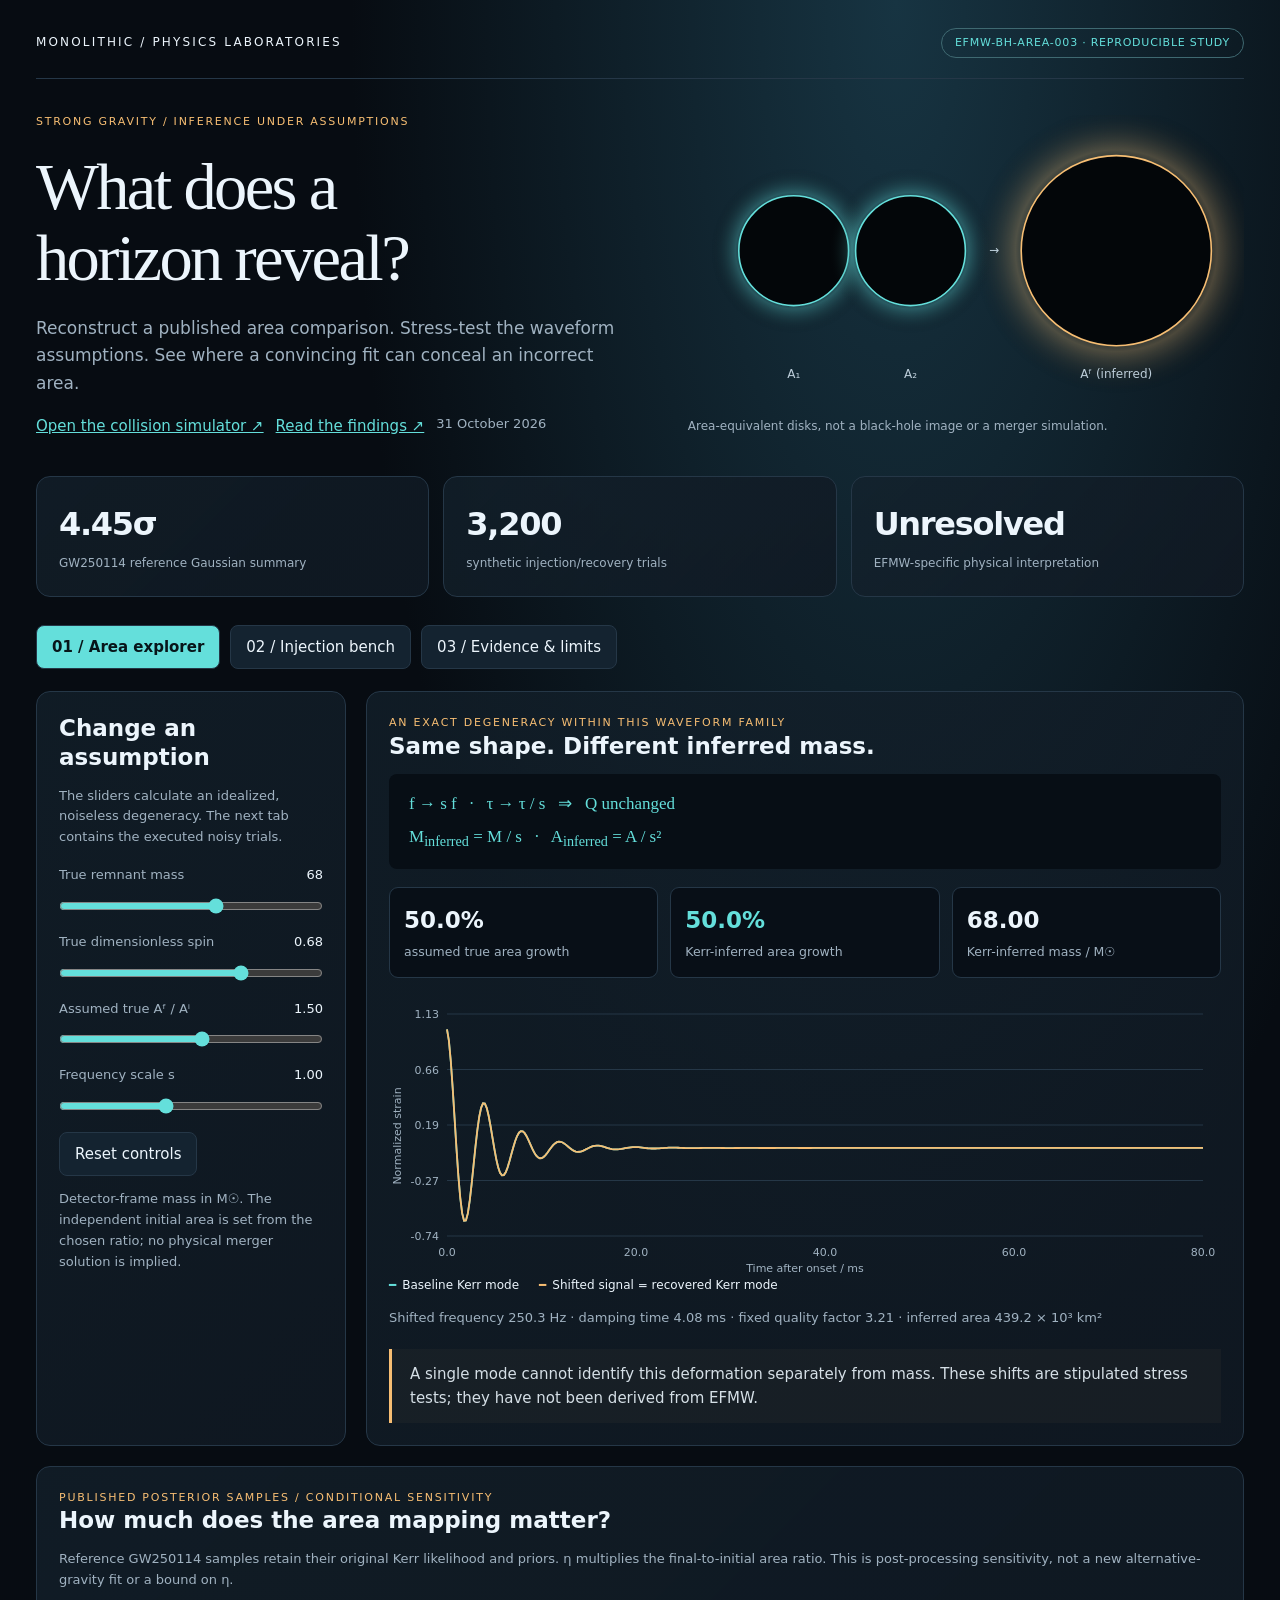
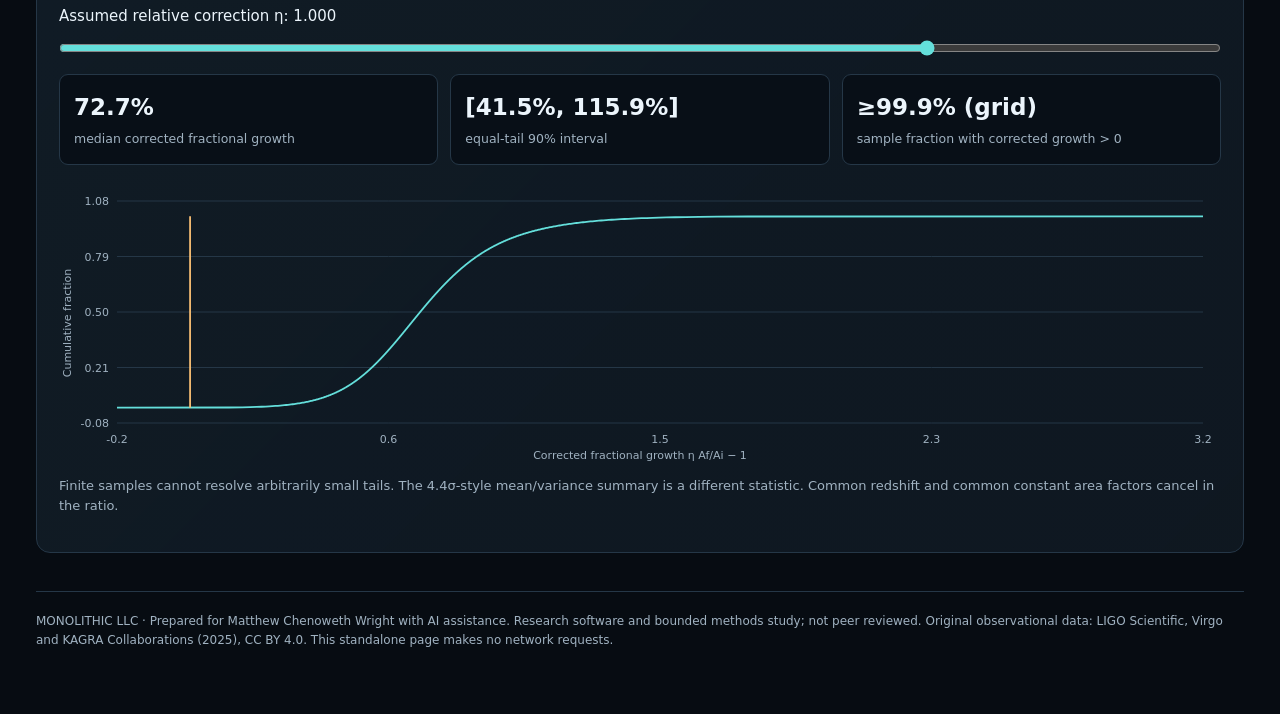
==== commit f392ce6c: "Add interactive binary collision and EFMW scalar scattering lab" ====
--- a/index.html
+++ b/index.html
@@ -4,7 +4,7 @@
 :root{color-scheme:dark;--bg:#070c12;--panel:#101923;--line:#253747;--muted:#a0b2c1;--ink:#ecf5fc;--cyan:#64dfdb;--amber:#f7be73;--red:#ff8894}*{box-sizing:border-box}body{margin:0;background:radial-gradient(ellipse at 70% 0,#173442 0,transparent 43%),var(--bg);color:var(--ink);font:15px/1.6 system-ui,sans-serif}main{max-width:1380px;margin:auto;padding:28px 36px 64px}a{color:var(--cyan)}header{display:flex;align-items:center;justify-content:space-between;gap:20px;border-bottom:1px solid var(--line);padding-bottom:20px}.brand{font-size:12px;letter-spacing:.18em}.pill{border:1px solid #3f6971;border-radius:30px;padding:5px 13px;font-size:11px;letter-spacing:.07em;color:var(--cyan)}h1{font:clamp(42px,5.2vw,76px)/1.06 Georgia,serif;letter-spacing:-.04em;margin:22px 0}h2{font-size:23px;line-height:1.25;margin:0 0 14px}h3{font-size:16px;margin:0 0 10px}.hero{display:grid;grid-template-columns:1.1fr 1fr;align-items:center;gap:40px;padding:34px 0 18px}.eyebrow{color:var(--amber);font-size:11px;letter-spacing:.16em;text-transform:uppercase}.hero p{max-width:600px;color:var(--muted);font-size:17px}.hero canvas{height:295px;width:100%}.caption{font-size:12px;color:var(--muted)}.stats{display:grid;grid-template-columns:repeat(3,1fr);gap:14px;margin:20px 0 28px}.stat,.card{background:linear-gradient(135deg,#13212cbb,#101923dd);border:1px solid var(--line);border-radius:14px;padding:22px}.stat strong{font-size:32px;display:block;letter-spacing:-.04em}.stat span{color:var(--muted);font-size:12px}.tabs{display:flex;gap:10px;flex-wrap:wrap;margin:28px 0 22px}button,select{font:inherit;border:1px solid var(--line);border-radius:8px;background:#142330;color:var(--ink);padding:9px 15px;cursor:pointer}button:hover,button:focus-visible,select:focus-visible{border-color:var(--cyan);outline:2px solid #64dfdb55}button[aria-selected=true]{color:#071519;background:var(--cyan);font-weight:700}.layout{display:grid;grid-template-columns:310px 1fr;gap:20px}.controls label{display:block;font-size:13px;color:var(--muted);margin-top:17px}.controls output{float:right;color:var(--ink);font-variant-numeric:tabular-nums}input[type=range]{display:block;width:100%;accent-color:var(--cyan);margin:12px 0 18px}.row{display:flex;gap:12px;flex-wrap:wrap}.metrics{display:grid;grid-template-columns:repeat(3,1fr);gap:12px;margin:18px 0}.metric{padding:14px;background:#080f17;border:1px solid var(--line);border-radius:9px}.metric b{font-size:23px;display:block}.metric small{color:var(--muted)}.plot{width:100%;height:280px;display:block}.notice{border-left:3px solid var(--amber);background:#f7be7309;padding:13px 18px;margin-top:20px;color:#d5dfe6}.formula{font:17px/1.9 Georgia,serif;color:var(--cyan);background:#070e15;padding:14px 20px;border-radius:8px;overflow:auto}.fine{color:var(--muted);font-size:13px}.grid2{display:grid;grid-template-columns:1fr 1fr;gap:20px}.tablewrap{overflow:auto}table{width:100%;border-collapse:collapse;font-size:13px}th,td{text-align:left;padding:12px 10px;border-bottom:1px solid var(--line);white-space:nowrap}th{color:var(--muted);font-weight:500}.good{color:var(--cyan)}.warn{color:var(--amber)}.bad{color:var(--red)}[hidden]{display:none!important}footer{margin-top:38px;border-top:1px solid var(--line);padding-top:20px;color:var(--muted);font-size:12px}details{border-bottom:1px solid var(--line);padding:15px 0}summary{cursor:pointer;font-weight:600}select{max-width:100%}.legend{display:flex;gap:20px;flex-wrap:wrap;font-size:12px}.legend span:before{content:'━';margin-right:6px;color:var(--cyan)}.legend span:nth-child(2):before{color:var(--amber)}.legend span:nth-child(3):before{color:#738392}@media(max-width:800px){main{padding:18px}.hero,.layout,.grid2{grid-template-columns:1fr}.hero{gap:0}.hero canvas{height:230px}.stats{gap:8px}.stat{padding:14px}.stat strong{font-size:26px}.metrics{grid-template-columns:1fr}header{align-items:flex-start}.pill{font-size:10px}h1{font-size:48px}}
 </style></head><body><main>
 <header><div class="brand">MONOLITHIC / PHYSICS LABORATORIES</div><span class="pill">EFMW-BH-AREA-003 · REPRODUCIBLE STUDY</span></header>
-<section class="hero"><div><div class="eyebrow">Strong gravity / inference under assumptions</div><h1>What does a<br>horizon reveal?</h1><p>Reconstruct a published area comparison. Stress-test the waveform assumptions. See where a convincing fit can conceal an incorrect area.</p><div class="row"><a href="FINDINGS.md">Read the findings ↗</a><span class="fine">31 October 2026</span></div></div><div><canvas id="horizons" aria-label="Schematic initial and final horizon-area disks"></canvas><div class="caption">Area-equivalent disks, not a black-hole image or a merger simulation.</div></div></section>
+<section class="hero"><div><div class="eyebrow">Strong gravity / inference under assumptions</div><h1>What does a<br>horizon reveal?</h1><p>Reconstruct a published area comparison. Stress-test the waveform assumptions. See where a convincing fit can conceal an incorrect area.</p><div class="row"><a href="collision/index.html">Open the collision simulator ↗</a><a href="FINDINGS.md">Read the findings ↗</a><span class="fine">31 October 2026</span></div></div><div><canvas id="horizons" aria-label="Schematic initial and final horizon-area disks"></canvas><div class="caption">Area-equivalent disks, not a black-hole image or a merger simulation.</div></div></section>
 <div class="stats"><div class="stat"><strong id="zstat">—</strong><span>GW250114 reference Gaussian summary</span></div><div class="stat"><strong>3,200</strong><span>synthetic injection/recovery trials</span></div><div class="stat"><strong>Unresolved</strong><span>EFMW-specific physical interpretation</span></div></div>
 <div class="tabs" role="tablist" aria-label="Laboratory views"><button role="tab" aria-controls="explorer" aria-selected="true" data-tab="explorer">01 / Area explorer</button><button role="tab" aria-controls="bench" aria-selected="false" data-tab="bench">02 / Injection bench</button><button role="tab" aria-controls="evidence" aria-selected="false" data-tab="evidence">03 / Evidence & limits</button></div>
 <section id="explorer" role="tabpanel"><div class="layout"><aside class="card controls"><h2>Change an assumption</h2><p class="fine">The sliders calculate an idealized, noiseless degeneracy. The next tab contains the executed noisy trials.</p>
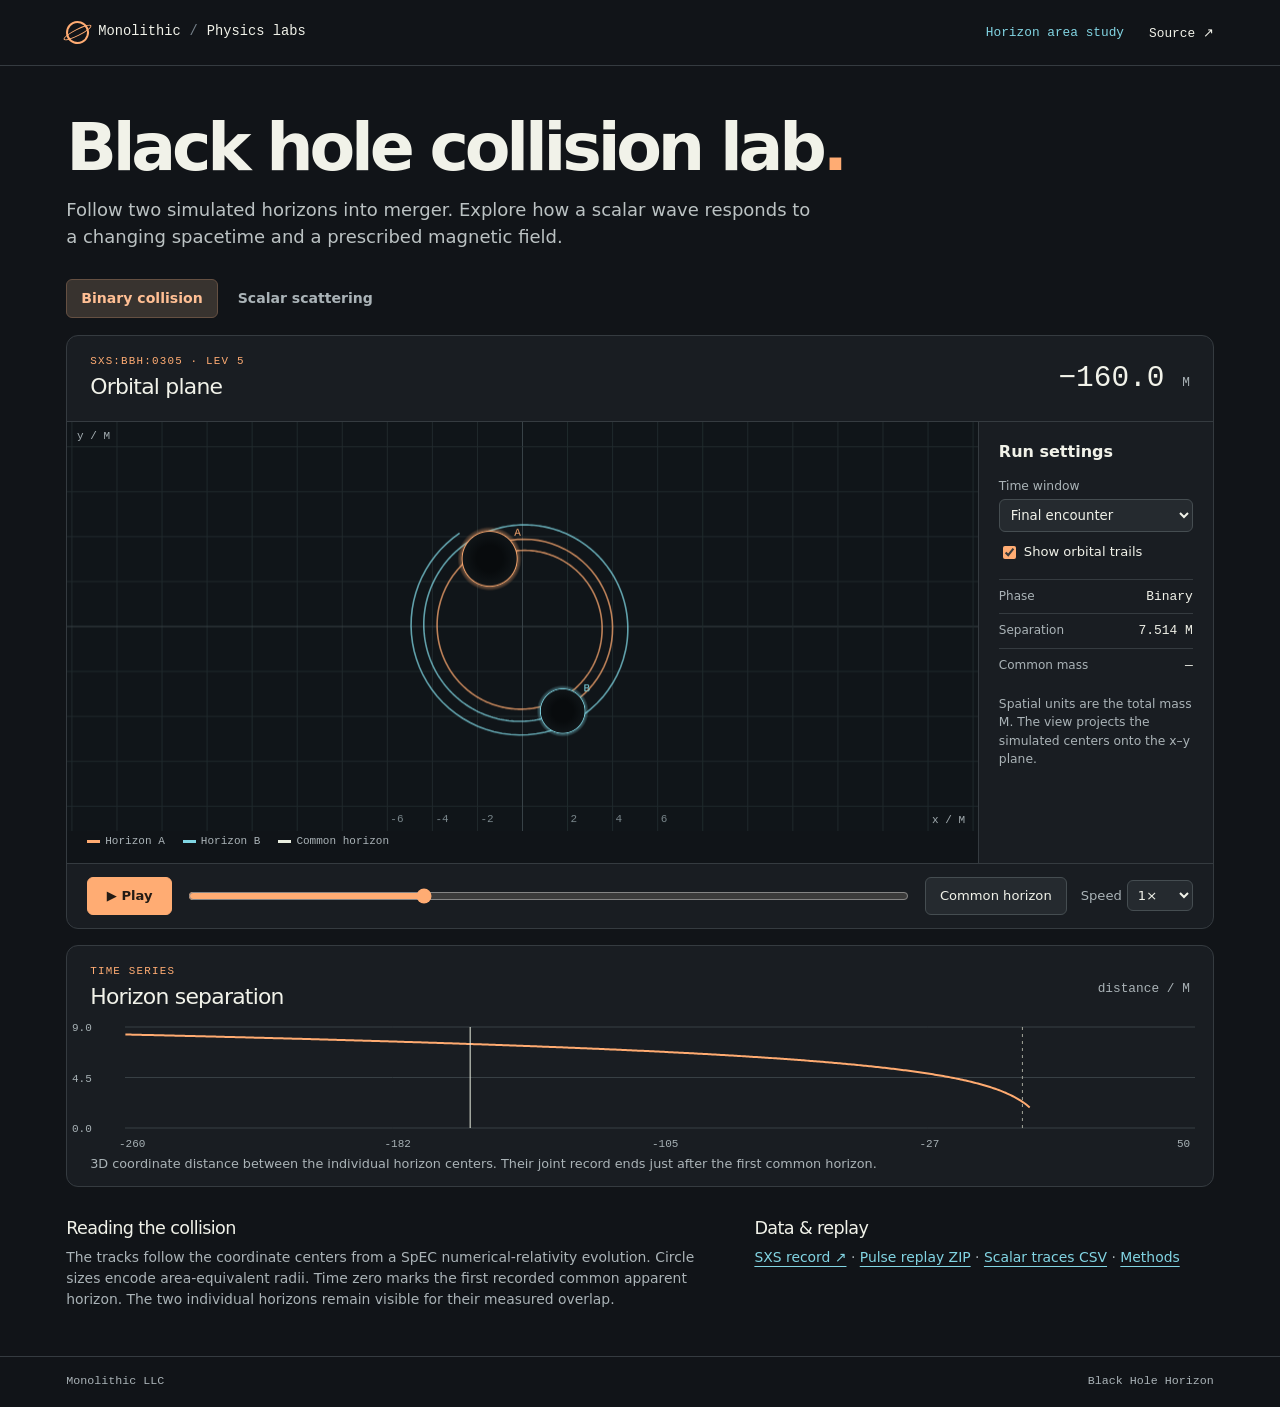
==== commit 70afb799: "Open the standalone collision simulator from the repository home page" ====
--- a/index.html
+++ b/index.html
@@ -1,47 +1,199 @@
 <!doctype html>
-<html lang="en"><head><meta charset="utf-8"><meta name="viewport" content="width=device-width,initial-scale=1"><title>Black Hole Horizon • Monolithic Research</title>
-<style>
-:root{color-scheme:dark;--bg:#070c12;--panel:#101923;--line:#253747;--muted:#a0b2c1;--ink:#ecf5fc;--cyan:#64dfdb;--amber:#f7be73;--red:#ff8894}*{box-sizing:border-box}body{margin:0;background:radial-gradient(ellipse at 70% 0,#173442 0,transparent 43%),var(--bg);color:var(--ink);font:15px/1.6 system-ui,sans-serif}main{max-width:1380px;margin:auto;padding:28px 36px 64px}a{color:var(--cyan)}header{display:flex;align-items:center;justify-content:space-between;gap:20px;border-bottom:1px solid var(--line);padding-bottom:20px}.brand{font-size:12px;letter-spacing:.18em}.pill{border:1px solid #3f6971;border-radius:30px;padding:5px 13px;font-size:11px;letter-spacing:.07em;color:var(--cyan)}h1{font:clamp(42px,5.2vw,76px)/1.06 Georgia,serif;letter-spacing:-.04em;margin:22px 0}h2{font-size:23px;line-height:1.25;margin:0 0 14px}h3{font-size:16px;margin:0 0 10px}.hero{display:grid;grid-template-columns:1.1fr 1fr;align-items:center;gap:40px;padding:34px 0 18px}.eyebrow{color:var(--amber);font-size:11px;letter-spacing:.16em;text-transform:uppercase}.hero p{max-width:600px;color:var(--muted);font-size:17px}.hero canvas{height:295px;width:100%}.caption{font-size:12px;color:var(--muted)}.stats{display:grid;grid-template-columns:repeat(3,1fr);gap:14px;margin:20px 0 28px}.stat,.card{background:linear-gradient(135deg,#13212cbb,#101923dd);border:1px solid var(--line);border-radius:14px;padding:22px}.stat strong{font-size:32px;display:block;letter-spacing:-.04em}.stat span{color:var(--muted);font-size:12px}.tabs{display:flex;gap:10px;flex-wrap:wrap;margin:28px 0 22px}button,select{font:inherit;border:1px solid var(--line);border-radius:8px;background:#142330;color:var(--ink);padding:9px 15px;cursor:pointer}button:hover,button:focus-visible,select:focus-visible{border-color:var(--cyan);outline:2px solid #64dfdb55}button[aria-selected=true]{color:#071519;background:var(--cyan);font-weight:700}.layout{display:grid;grid-template-columns:310px 1fr;gap:20px}.controls label{display:block;font-size:13px;color:var(--muted);margin-top:17px}.controls output{float:right;color:var(--ink);font-variant-numeric:tabular-nums}input[type=range]{display:block;width:100%;accent-color:var(--cyan);margin:12px 0 18px}.row{display:flex;gap:12px;flex-wrap:wrap}.metrics{display:grid;grid-template-columns:repeat(3,1fr);gap:12px;margin:18px 0}.metric{padding:14px;background:#080f17;border:1px solid var(--line);border-radius:9px}.metric b{font-size:23px;display:block}.metric small{color:var(--muted)}.plot{width:100%;height:280px;display:block}.notice{border-left:3px solid var(--amber);background:#f7be7309;padding:13px 18px;margin-top:20px;color:#d5dfe6}.formula{font:17px/1.9 Georgia,serif;color:var(--cyan);background:#070e15;padding:14px 20px;border-radius:8px;overflow:auto}.fine{color:var(--muted);font-size:13px}.grid2{display:grid;grid-template-columns:1fr 1fr;gap:20px}.tablewrap{overflow:auto}table{width:100%;border-collapse:collapse;font-size:13px}th,td{text-align:left;padding:12px 10px;border-bottom:1px solid var(--line);white-space:nowrap}th{color:var(--muted);font-weight:500}.good{color:var(--cyan)}.warn{color:var(--amber)}.bad{color:var(--red)}[hidden]{display:none!important}footer{margin-top:38px;border-top:1px solid var(--line);padding-top:20px;color:var(--muted);font-size:12px}details{border-bottom:1px solid var(--line);padding:15px 0}summary{cursor:pointer;font-weight:600}select{max-width:100%}.legend{display:flex;gap:20px;flex-wrap:wrap;font-size:12px}.legend span:before{content:'━';margin-right:6px;color:var(--cyan)}.legend span:nth-child(2):before{color:var(--amber)}.legend span:nth-child(3):before{color:#738392}@media(max-width:800px){main{padding:18px}.hero,.layout,.grid2{grid-template-columns:1fr}.hero{gap:0}.hero canvas{height:230px}.stats{gap:8px}.stat{padding:14px}.stat strong{font-size:26px}.metrics{grid-template-columns:1fr}header{align-items:flex-start}.pill{font-size:10px}h1{font-size:48px}}
-</style></head><body><main>
-<header><div class="brand">MONOLITHIC / PHYSICS LABORATORIES</div><span class="pill">EFMW-BH-AREA-003 · REPRODUCIBLE STUDY</span></header>
-<section class="hero"><div><div class="eyebrow">Strong gravity / inference under assumptions</div><h1>What does a<br>horizon reveal?</h1><p>Reconstruct a published area comparison. Stress-test the waveform assumptions. See where a convincing fit can conceal an incorrect area.</p><div class="row"><a href="collision/index.html">Open the collision simulator ↗</a><a href="FINDINGS.md">Read the findings ↗</a><span class="fine">31 October 2026</span></div></div><div><canvas id="horizons" aria-label="Schematic initial and final horizon-area disks"></canvas><div class="caption">Area-equivalent disks, not a black-hole image or a merger simulation.</div></div></section>
-<div class="stats"><div class="stat"><strong id="zstat">—</strong><span>GW250114 reference Gaussian summary</span></div><div class="stat"><strong>3,200</strong><span>synthetic injection/recovery trials</span></div><div class="stat"><strong>Unresolved</strong><span>EFMW-specific physical interpretation</span></div></div>
-<div class="tabs" role="tablist" aria-label="Laboratory views"><button role="tab" aria-controls="explorer" aria-selected="true" data-tab="explorer">01 / Area explorer</button><button role="tab" aria-controls="bench" aria-selected="false" data-tab="bench">02 / Injection bench</button><button role="tab" aria-controls="evidence" aria-selected="false" data-tab="evidence">03 / Evidence & limits</button></div>
-<section id="explorer" role="tabpanel"><div class="layout"><aside class="card controls"><h2>Change an assumption</h2><p class="fine">The sliders calculate an idealized, noiseless degeneracy. The next tab contains the executed noisy trials.</p>
-<label for="mass">True remnant mass <output id="massOut"></output></label><input id="mass" type="range" min="20" max="100" step="1" value="68">
-<label for="spin">True dimensionless spin <output id="spinOut"></output></label><input id="spin" type="range" min=".05" max=".95" step=".01" value=".68">
-<label for="ratio">Assumed true Aᶠ / Aⁱ <output id="ratioOut"></output></label><input id="ratio" type="range" min=".9" max="2" step=".01" value="1.5">
-<label for="scale">Frequency scale s <output id="scaleOut"></output></label><input id="scale" type="range" min=".8" max="1.3" step=".01" value="1">
-<button id="reset">Reset controls</button><p class="fine">Detector-frame mass in M☉. The independent initial area is set from the chosen ratio; no physical merger solution is implied.</p></aside>
-<div class="card"><div class="eyebrow">An exact degeneracy within this waveform family</div><h2>Same shape. Different inferred mass.</h2><div class="formula">f → s f &nbsp; · &nbsp; τ → τ / s &nbsp; ⇒ &nbsp; Q unchanged<br>M<sub>inferred</sub> = M / s &nbsp; · &nbsp; A<sub>inferred</sub> = A / s²</div><div class="metrics"><div class="metric"><b id="trueGrowth"></b><small>assumed true area growth</small></div><div class="metric"><b id="inferredGrowth"></b><small>Kerr-inferred area growth</small></div><div class="metric"><b id="inferredMass"></b><small>Kerr-inferred mass / M☉</small></div></div><canvas id="wave" class="plot" aria-label="Baseline and shifted ringdown waveforms"></canvas><div class="legend"><span>Baseline Kerr mode</span><span>Shifted signal = recovered Kerr mode</span></div><p id="modeReadout" class="fine"></p><div class="notice">A single mode cannot identify this deformation separately from mass. These shifts are stipulated stress tests; they have not been derived from EFMW.</div></div></div>
-<div class="card" style="margin-top:20px"><div class="eyebrow">Published posterior samples / conditional sensitivity</div><h2>How much does the area mapping matter?</h2><p class="fine">Reference GW250114 samples retain their original Kerr likelihood and priors. η multiplies the final-to-initial area ratio. This is post-processing sensitivity, not a new alternative-gravity fit or a bound on η.</p><label for="eta">Assumed relative correction η: <output id="etaOut"></output></label><input id="eta" type="range" min=".4" max="1.2" step=".005" value="1"><div class="metrics"><div class="metric"><b id="obsMedian"></b><small>median corrected fractional growth</small></div><div class="metric"><b id="obsInterval"></b><small>equal-tail 90% interval</small></div><div class="metric"><b id="obsPositive"></b><small>sample fraction with corrected growth &gt; 0</small></div></div><canvas id="posterior" class="plot" aria-label="Conditional cumulative probability for corrected area growth"></canvas><p class="fine">Finite samples cannot resolve arbitrarily small tails. The 4.4σ-style mean/variance summary is a different statistic. Common redshift and common constant area factors cancel in the ratio.</p></div></section>
-<section id="bench" role="tabpanel" hidden><div class="card"><div class="eyebrow">Executed results / seed 20261031</div><h2>Injection–recovery bench</h2><p class="fine">200 noise realizations per case; ideal unit Gaussian white noise; initial fundamental SNR 30. Overtone cuts keep the injected amplitude fixed and lose SNR at later starts. Intervals are local Gaussian approximations, not Bayesian credible intervals.</p><label for="caseSelect">Inspect case </label><select id="caseSelect"></select><div class="metrics" id="caseMetrics"></div><canvas id="trialWave" class="plot" aria-label="Recorded first trial, injected waveform and recovered fit"></canvas><div class="legend"><span>Injected signal</span><span>Recovered waveform</span><span>Noisy observation</span></div><p id="caseNote" class="fine"></p><div class="row"><button id="downloadResults">Download findings JSON</button><button id="downloadTrial">Download displayed waveform CSV</button></div></div><div class="card" style="margin-top:20px"><h2>All cases, including failures</h2><div class="tablewrap"><table><thead><tr><th>Case</th><th>Valid / 200</th><th>Median inferred R</th><th>90% coverage</th><th>Significant decrease</th><th>Retained SNR</th></tr></thead><tbody id="casesTable"></tbody></table></div><p class="fine">Coverage and decrease rates use valid fits only. Invalid fits remain in the count and raw CSV; conditioning on validity can bias late-time summaries. Significant decrease means the upper endpoint of the approximate 90% interval lies below zero.</p></div></section>
-<section id="evidence" role="tabpanel" hidden><div class="grid2"><div class="card"><div class="eyebrow">Observation</div><h2>What was reproduced</h2><p>The released GW250114 premerger and ringdown area products are compared independently. The analysis excludes the merger and retains the collaboration's Kerr assumptions.</p><p id="obsSummary"></p><a href="https://doi.org/10.5281/zenodo.16877102">LVK data release ↗</a><details><summary>Scope of the reproduction</summary><p>No fresh strain likelihood, detector calibration fit, waveform sampling, or astrophysical parameter estimation was performed. These are computations on released posterior products. Full-signal merger predictions are not treated as an independent area-law test.</p></details></div><div class="card"><div class="eyebrow">EFMW hypothesis</div><h2>Area is not always entropy</h2><div class="formula">S<sub>Wald</sub> = (1 / 4G) ∫<sub>H</sub> F(φ) dA<br>F = 1 − 2 U<sub>R</sub> / M<sub>Pl</sub>²</div><p class="fine">In the scalar-only, curvature-linear restriction of candidate C1, for stationary horizons in ℏ=c=kB=1 units. If F differs between initial and final horizons, an area comparison alone is insufficient to compare entropy.</p><p>A black-hole solution, perturbation spectrum, excitation model and source-to-detector map remain necessary before these tests constrain EFMW parameters. Formal consistency does not supply that missing physics.</p></div></div><div class="card" style="margin-top:20px"><h2>Audit trail</h2><div id="gates"></div><p><a href="PROTOCOL.md">Frozen protocol</a> · <a href="FINDINGS.md">Full findings</a> · <a href="results/injection_trials.csv">All injection trials</a> · <a href="sources/data-manifest.json">Data hashes</a> · <a href="https://github.com/enuminous/Black-Hole-Horizon">Source repository</a></p><p class="fine">Numerical reproduction and robustness results are demonstrated within their stated scope. Novel gravity, a violation of Hawking's law, and physical validation of EFMW are not established.</p></div></section>
-<footer>MONOLITHIC LLC · Prepared for Matthew Chenoweth Wright with AI assistance. Research software and bounded methods study; not peer reviewed. Original observational data: LIGO Scientific, Virgo and KAGRA Collaborations (2025), CC BY 4.0. This standalone page makes no network requests.</footer>
-</main>
-<script id="physics-core">
-const TSUN=4.9254909476412675e-6,RSUN=TSUN*299792.458;
-function area(m,s){if(m<=0||Math.abs(s)>1)throw Error('Invalid Kerr domain');return 8*Math.PI*(m*RSUN)**2*(1+Math.sqrt(1-s*s));}
-function qnm(m,s){let f=(1.5251-1.1568*(1-s)**.1292)/(2*Math.PI*m*TSUN),q=.7+1.4187*(1-s)**(-.499);return [f,q/(Math.PI*f)];}
-if(typeof module!=='undefined')module.exports={area,qnm};
-</script>
-<script id="study-data" type="application/json">{"observational":{"event":"GW250114","source_doi":"10.5281/zenodo.16877102","reference":{"pre_cut_total_mass_times":-40.0,"post_start_remnant_mass_times":10.5,"pre_samples":8175,"post_samples":4000,"post_each_code":2000,"pair_count":32700000,"z":4.447211293041233,"ratio_median":1.726589958328078,"ratio90":[1.4148630445928967,2.159496587693241],"fractional_growth_median":0.7265899583280779,"fractional_growth90":[0.4148630445928967,1.159496587693241],"empirical_positive_fraction":0.9999134250764526,"negative_pairs":2831,"initial_area_median_km2":281992.85473685403,"final_area_median_km2":485124.096609332,"eta_median_crossing":0.5791763094512247,"eta_positive90_threshold":0.7067821891466063,"eta_negative90_threshold":0.4630708868441385,"pooling_seed":250114},"ratio_quantiles":[0.7692271296809462,1.1226036185149668,1.1643050905328103,1.190556756064499,1.210011632265597,1.2257282241976564,1.238806134585236,1.2501072666429776,1.260025411829643,1.268925791921177,1.2769652159220388,1.284368355493946,1.2912156082621267,1.2975980704237629,1.303492392164065,1.309067154416299,1.314334996553262,1.3192829605889171,1.323970822921075,1.3284417148312044,1.3327435719110494,1.3368729861548578,1.3408147868706806,1.3446031344823146,1.3483179206269529,1.3518418944216863,1.3552341971850377,1.3585198059574521,1.3617165155280755,1.3648119237342216,1.367816880002018,1.370758079995341,1.3736017478491382,1.3763437544539665,1.3790453220403427,1.381675539214764,1.3842305221199103,1.3867368996279295,1.3891842137178998,1.3915791919859257,1.3939227972947537,1.3961938117300736,1.3984315887812133,1.4006309345834858,1.4027754607147072,1.4048782388708305,1.406955985858192,1.4090037717407335,1.4109878887774208,1.4129483600400075,1.4148630445928967,1.4167519474650188,1.4186138444027194,1.420450138246629,1.4222575120376466,1.4240367155152511,1.4257784542381369,1.4275080569875027,1.4292108336444715,1.4308897901982396,1.4325334277837325,1.4341536613792376,1.4357590447951012,1.4373420467014877,1.4389004002767254,1.4404504076571956,1.4419960122178084,1.4434976825924852,1.444986421606223,1.4464480186882718,1.4479065798635848,1.449358453545689,1.4507890420572618,1.4522042904516452,1.4535874562023954,1.4549555398122318,1.4563186909138672,1.4576644726791244,1.4589983455250821,1.460320549915489,1.4616223160655295,1.4629032577496655,1.4641636941276799,1.4654327920606496,1.4667064220270183,1.4679596305311249,1.4691831068434065,1.4703994819262558,1.4715940860853276,1.4727884912732878,1.4739619839525528,1.4751360671283684,1.4762983017141733,1.4774564339706733,1.478589558104979,1.4797256869603699,1.4808288572603547,1.4819370792253803,1.4830394144407624,1.4841346408743912,1.485226371379272,1.4863091390091654,1.4873937158334798,1.488458800843848,1.4895180946318516,1.4905521141301221,1.4915743768271421,1.4925974954868362,1.4936072744579478,1.4946256820718247,1.4956380423765647,1.496634715343338,1.4976310060918696,1.4986196338245648,1.4996089531903922,1.5005801600991717,1.5015377858501149,1.5024988252360332,1.5034498293906426,1.5044029571767592,1.5053490971740304,1.5062843039629663,1.5072241730646,1.5081497059538655,1.5090726623305608,1.509992697154803,1.5109107649791833,1.5118119158072185,1.512710613826432,1.5136074489635722,1.5144975637043872,1.51538507977758,1.5162548150602873,1.5171265259509097,1.5179870426067965,1.5188503034745298,1.519712794888392,1.5205754220054701,1.5214293997926387,1.522266579355753,1.52311382655789,1.5239530124382148,1.5247939183339232,1.525629332503617,1.5264531319307173,1.527278881144572,1.5280992772181814,1.5289062595820966,1.5297122327310673,1.530519864111592,1.5313240267281387,1.5321250709543421,1.5329249136369871,1.5337212806304101,1.5345072431887294,1.5352895043791528,1.5360760299895784,1.5368550891019144,1.5376266326250028,1.5383922123844131,1.5391596020948595,1.5399191439996383,1.5406796657122628,1.5414326876228974,1.542178834143106,1.5429243444677025,1.5436735831979425,1.5444241740632272,1.545164390244746,1.5459028542640716,1.5466386646231947,1.5473663805702351,1.5480924592137277,1.5488235713008334,1.5495503652763507,1.5502732246652697,1.5509883698524551,1.5517104294716082,1.5524277978151342,1.5531379099793423,1.5538440404476042,1.5545474688961316,1.5552491291988226,1.5559461746643464,1.5566378536223109,1.5573273633896076,1.5580155170293515,1.558704995911847,1.5593920202013654,1.5600792570109017,1.560768875350531,1.5614520154159792,1.562129878435308,1.5628089481522267,1.5634827728443272,1.5641581192251308,1.5648229693045337,1.565490742618279,1.5661556552983102,1.5668185466212678,1.5674782169859465,1.5681355029589048,1.5687902650152195,1.5694424888583893,1.570097703276402,1.5707557878228353,1.5714139602363426,1.5720609128717509,1.5727077487724255,1.5733517555587742,1.5739914565390112,1.5746360812521465,1.5752758052650204,1.5759143580328214,1.5765545901923548,1.5771871197883327,1.5778196802912468,1.5784489009180174,1.5790803743504198,1.579700392368016,1.580321329700232,1.580943432723686,1.5815696774569594,1.5821915514473008,1.5828098628836815,1.5834224932127847,1.584035912239014,1.5846462857022339,1.5852583028467793,1.5858639972690318,1.5864713078998813,1.5870809131449792,1.5876907570116712,1.5882975726861044,1.588902481671718,1.5895029599963644,1.59010714401439,1.5907088464190469,1.591309678461437,1.591913801496128,1.5925088336783195,1.5931014444695026,1.5936921178444976,1.5942843510245448,1.5948739663899563,1.595465882040551,1.5960498307122266,1.596630781632177,1.5972114964703026,1.5977933497422034,1.59837607256068,1.5989632114551615,1.5995417925015984,1.600120246442568,1.6006952904394223,1.6012737127950454,1.6018526239383664,1.6024302155685775,1.6030061994997133,1.603575582551719,1.6041464860846635,1.6047170384489926,1.6052829629037737,1.6058505337036766,1.6064147751076459,1.6069793295951704,1.6075394584823248,1.6080991704566947,1.6086610906717258,1.6092216624037134,1.609786411300426,1.610346548235289,1.6109017020655354,1.6114599947938495,1.6120203294172262,1.612578238869186,1.6131346573230898,1.6136912493353692,1.6142476213584849,1.614801805808129,1.6153556413565853,1.6159034139776345,1.616455562991543,1.6170032655217645,1.617553192275111,1.618100813308162,1.6186489569171694,1.6191932574434442,1.6197299628220667,1.620276819169218,1.6208211296798727,1.6213593633729686,1.6219022622833068,1.6224472227000373,1.6229882261915944,1.6235305644308171,1.6240697237982111,1.6246050996074066,1.6251438786073735,1.625675699413286,1.6262097790477466,1.6267428015413556,1.6272798187655295,1.6278114974433309,1.628344682325755,1.6288800884006098,1.6294135130721503,1.6299462604660044,1.6304758923769298,1.6310006689691214,1.631534176386567,1.632062236779469,1.6325826119840936,1.633107751047618,1.6336319421298293,1.6341613299622804,1.6346859405354353,1.6352145091894688,1.6357393878063422,1.6362694778538,1.6367911179494132,1.637313137270064,1.6378339900150003,1.6383588271241516,1.6388817146134742,1.6394031550514314,1.6399251349436146,1.6404468473451155,1.640963477331605,1.6414892888127335,1.6420088078548623,1.6425214464484243,1.6430415389725923,1.6435584317563934,1.6440771779819292,1.6445916256129736,1.6451064283121455,1.6456175756142952,1.6461352828188947,1.6466476521587055,1.6471600260176358,1.647667989605898,1.6481769832770592,1.6486854742969075,1.6491946695284572,1.649705355444984,1.65022014573106,1.6507281459729088,1.6512345689746846,1.6517444841730209,1.6522536416892963,1.652763414708517,1.6532705553983171,1.6537805048037826,1.6542862896574997,1.6547936223433077,1.655299182536409,1.655797031496551,1.6563003455490157,1.6568067248513332,1.6573114242407518,1.6578180839356622,1.6583202085712736,1.658819754705581,1.6593273220493912,1.6598308645944315,1.6603351332312817,1.6608397639231598,1.6613439200683133,1.6618474205043516,1.6623480628126102,1.6628493276507834,1.663358976939627,1.663856953218497,1.6643560223450704,1.6648559557847675,1.665359324544266,1.6658579027730838,1.6663562192801298,1.6668511517295206,1.667346849939538,1.6678468471798995,1.6683424360090888,1.6688374739756393,1.669330382430427,1.6698240817072696,1.6703209057774966,1.6708124897041516,1.6713081139318748,1.6718079524411962,1.6723093310041428,1.6728012536648447,1.6732931332975522,1.6737901010883833,1.674279710777377,1.6747706787761183,1.6752700591222478,1.6757618328024748,1.6762547910037797,1.6767488590413662,1.6772468872666353,1.6777389227576267,1.678231751568295,1.6787271149312064,1.679216277253862,1.6797117621033186,1.6802078002759058,1.6806995696599096,1.6811922698690438,1.681688668181772,1.6821818967908893,1.6826764537724712,1.6831699989431343,1.6836689708038692,1.6841599308161563,1.6846475112619945,1.6851403520795367,1.6856327039288328,1.6861261218822825,1.6866194980975127,1.6871111430899965,1.68760086919582,1.688094157840362,1.688585435460312,1.6890792234865275,1.6895634065061513,1.690058790137251,1.6905455520936568,1.691040822405791,1.691532255732585,1.692020590903807,1.6925124380761207,1.6929999311957509,1.6934899777341144,1.693984871345183,1.6944786435277006,1.694966851976335,1.6954612568997198,1.6959567834053821,1.6964507823650794,1.6969439748267137,1.697436906344198,1.6979289308946337,1.6984222101533082,1.6989115593177873,1.6993999843416905,1.6998950710446321,1.7003830553996853,1.7008720232474954,1.7013613198559896,1.7018515445217233,1.7023450955209203,1.7028345485139498,1.7033236615323575,1.7038159884265385,1.7043073826307558,1.7048015788152702,1.7052954230295465,1.705789911960303,1.7062867214190154,1.706777812691543,1.7072736044092067,1.7077674575877146,1.7082609323451003,1.7087549531653479,1.70924335040022,1.7097368843837883,1.7102313466820112,1.710721396679966,1.711218189150776,1.7117086282953768,1.712202931899504,1.7126983452270919,1.7131919040730499,1.7136870813483414,1.7141833945907792,1.7146806082968313,1.715175308863861,1.7156674449866935,1.7161582079962856,1.7166571388036533,1.717145307029707,1.717635855648611,1.7181313747572198,1.718628068908776,1.7191225548381082,1.7196165563665864,1.7201153883685139,1.7206100948894287,1.7211135863280602,1.721613058296826,1.7221041515633102,1.7226028582066706,1.7231015902165507,1.7236036983863061,1.7240984405395043,1.7245979189040845,1.7250981993273962,1.725591855708477,1.7260931802635218,1.726589958328078,1.727082588206847,1.7275804799327321,1.7280725716947494,1.7285764434419317,1.7290790345715679,1.7295768560358393,1.7300813923001563,1.730581291393874,1.7310819426235422,1.731584983531627,1.7320907566313835,1.732595322672065,1.7330946535267235,1.733596874302563,1.7340953793536402,1.7345989660337608,1.7351022828367801,1.7356029345307813,1.7361047880896616,1.736609961022059,1.7371128401358904,1.7376151477923136,1.7381193551834426,1.73862415230215,1.7391320302221336,1.739635590917226,1.7401402191513247,1.7406481675894379,1.7411575305178886,1.7416653537150026,1.7421758515135521,1.742680814017426,1.7431886709728641,1.74369697683306,1.7441994851174216,1.7447110538801889,1.745223988635266,1.7457372103995858,1.7462491760647452,1.746760937204234,1.7472673661289175,1.7477879088451593,1.748300542755549,1.7488164136710995,1.7493320701379562,1.7498487771956386,1.7503642501441354,1.7508784020538048,1.7513939671581507,1.7519072381810423,1.7524237210379134,1.7529406126930367,1.7534575213714703,1.7539726704295666,1.7544958070745347,1.7550128521937365,1.7555358911699246,1.7560510385392696,1.7565717924021005,1.7570977085239075,1.7576172768175053,1.7581367076213967,1.758659230717605,1.759179742062887,1.7597050236339715,1.7602289624849166,1.7607528684365406,1.761277542580429,1.7617998510796076,1.762325947600195,1.7628576576112296,1.7633869247742824,1.763919351465079,1.7644517366392682,1.7649796825018558,1.7655094407199055,1.766039999837125,1.7665680202304626,1.7670944288775359,1.7676249517598945,1.768156487938907,1.7686927622081978,1.769230430621131,1.7697684558610638,1.770302220428206,1.7708387106724737,1.77137801941642,1.771910194020518,1.7724499219730037,1.7729842401296203,1.7735214357777556,1.7740618983943057,1.774600021561617,1.7751476009961535,1.775690722220073,1.776236134297827,1.7767803797288897,1.7773262882057435,1.7778709995903432,1.7784121864112532,1.778958179047599,1.779505441775619,1.7800539379399083,1.780606267455236,1.7811590540566749,1.7817105268277533,1.7822605973275003,1.782815041758496,1.7833683027443725,1.7839185982742418,1.7844771070930046,1.7850295752845076,1.7855870993895526,1.7861438621710624,1.7867009266808873,1.7872595875766688,1.7878220385718464,1.788380639292808,1.7889401270033307,1.7895030225186566,1.7900651181737255,1.7906265581338836,1.7911930725576202,1.7917591520351575,1.7923198442406414,1.792887561072357,1.7934554828285838,1.7940253071824313,1.7945917261914925,1.79515859611369,1.7957340243130473,1.7963070289786502,1.7968804525518796,1.7974544183904042,1.7980265073920747,1.7986062798711293,1.7991860825662045,1.7997626192124405,1.8003428033433813,1.8009262128688206,1.8015008771898808,1.8020823492861968,1.8026625314838514,1.8032455341604001,1.8038360416637982,1.8044238225513303,1.80500791969633,1.805602098893228,1.8061955759737933,1.8067804794231506,1.8073700662653882,1.8079575016720468,1.8085530257298372,1.8091449134963558,1.8097396637348537,1.8103319118775618,1.8109351483499514,1.8115324779168984,1.8121350480673537,1.8127307376476027,1.8133353560051388,1.8139348325106357,1.814537804075916,1.8151415120269359,1.8157545867912546,1.816363818305764,1.8169680869117333,1.8175809906322316,1.8182004685985333,1.818808434214992,1.8194189795373277,1.8200374425669443,1.820658864593043,1.821283949790221,1.8219057845272926,1.8225242066435694,1.8231427950166397,1.8237687206408784,1.824399992432859,1.8250249638933513,1.8256561452609221,1.82628583583771,1.826917679072916,1.827548874164989,1.8281811421598313,1.8288138290446403,1.8294519029329896,1.8300880162575421,1.8307236834140916,1.8313642743111727,1.8320066417020469,1.8326507042008517,1.8332987451074216,1.833943917613361,1.83459697206689,1.8352459931068859,1.8359014780948983,1.8365568971182415,1.837210502165737,1.8378652073420816,1.8385179244445131,1.8391731311409218,1.839831379556959,1.840493335119333,1.8411601775634154,1.8418226116284637,1.8424882354387024,1.8431541617891558,1.8438266063894762,1.8445052824824517,1.8451783888845843,1.8458481568749472,1.8465261527431596,1.847205835621173,1.847880996779032,1.8485649111060543,1.8492453739779857,1.8499343176738305,1.8506239307848487,1.8513119305295505,1.8520130434533981,1.852699458124486,1.8533977918071325,1.8540981170745534,1.8547932781782401,1.8554937617475302,1.8562001951991132,1.8569130213962441,1.8576148900687413,1.8583227553836597,1.8590352828329122,1.8597483808655437,1.8604621213093648,1.8611844837924787,1.861902845072831,1.8626289330029426,1.8633534748143676,1.8640829273225377,1.8648149133881196,1.8655378318872056,1.8662681217157169,1.8669996540950085,1.8677419969681417,1.8684802752221072,1.8692170183219599,1.8699609169184606,1.8707085407751247,1.8714497719891798,1.872204374890209,1.8729546608541803,1.873716647524501,1.8744736131821917,1.8752320772774291,1.8759955381421693,1.8767650036594359,1.8775320698139248,1.8783036581400117,1.8790790922416483,1.8798651851502202,1.8806406076076234,1.881423150964215,1.8822108631047287,1.8830020649867505,1.8837856630081011,1.8845640045588552,1.8853645152065113,1.8861550546487864,1.8869517276652599,1.8877561502476252,1.888562316617844,1.889366782524869,1.8901821447088227,1.8910004301314463,1.8918250401546786,1.8926553927683025,1.8934788909531202,1.8943101105175102,1.8951507967033707,1.8959811018301096,1.8968268438097293,1.8976682448299003,1.8985067104721347,1.8993566464690657,1.9002123849731032,1.9010710166772267,1.901929426994425,1.9027915919782625,1.9036600902434622,1.9045365240550955,1.9054056576225367,1.9062888932880853,1.9071692034748728,1.9080541121552421,1.9089381899247793,1.909828431442231,1.9107275203078888,1.9116271722433025,1.9125317674398863,1.913440046771584,1.9143568206202963,1.915275361043299,1.9162014164394388,1.9171265958273178,1.918060450992965,1.9189904160049855,1.9199294418633865,1.9208736830676878,1.9218179467443444,1.922760008677568,1.9237179080663436,1.9246768335860727,1.9256369579854555,1.926602058735082,1.927575770872711,1.9285610225510268,1.9295499677035821,1.9305395081500099,1.9315465083755126,1.9325500071405484,1.9335575890482626,1.934563147178941,1.9355826362520763,1.9366072675864048,1.9376155725067543,1.9386500095725845,1.9396832387061533,1.940730884554029,1.9417794024482438,1.942835379366759,1.9438970997991645,1.9449679786407206,1.9460400450333135,1.9471086005392146,1.9481934549301183,1.9492900785327838,1.9503926054707599,1.9514858049744463,1.9526042473575353,1.953718165473631,1.9548323114579498,1.9559553950002626,1.9570792789994444,1.958213313571702,1.959357425558831,1.960503782331087,1.9616585982971178,1.9628283132968003,1.9639948028070229,1.9651764967700278,1.9663575758623106,1.9675431055681367,1.968743889551453,1.9699635571223912,1.971184750959142,1.9724263343289188,1.9736715495711594,1.9749102829254341,1.9761607001872976,1.977421291407662,1.9787022516562185,1.9799725784979234,1.981264762902163,1.9825721659924653,1.983877118646306,1.9851890789338043,1.986511162442992,1.9878379073948096,1.9891846688660384,1.990533716538347,1.9919054156156943,1.9932904954617126,1.9946829091075444,1.9960679908814687,1.9974709680707552,1.9988895789893881,2.000322473352766,2.0017702551278935,2.0032169336494863,2.0046760648523807,2.0061482219194584,2.007637587312716,2.0091438260430685,2.0106518479866473,2.0121887896114834,2.0137305788876283,2.015270871733396,2.016834143847343,2.018415647850538,2.020010034875157,2.021619259273037,2.0232398539891996,2.0248630488750265,2.0265162600569195,2.028176254806918,2.029845562164122,2.0315398841831556,2.0332534475846966,2.034975953214485,2.0367139247863864,2.038489529958257,2.040272790186702,2.042060479305124,2.043864902620639,2.0456930351541303,2.047516144136661,2.049384376111588,2.051268849929304,2.0531702781286008,2.05507639407497,2.057018475526974,2.0589991441025606,2.0609784228824406,2.062987366344608,2.0650314063504003,2.0670886869609526,2.0691509139251587,2.0712283981532114,2.0733695256053863,2.0755179341707057,2.077710976950397,2.079902412462891,2.082118462398,2.0843761841881414,2.0866875913276264,2.0890109563763195,2.091345356903674,2.0937382587960784,2.096161369030868,2.098583708020176,2.101058606637314,2.103562511838876,2.10612128107338,2.1087191059578334,2.111329116546818,2.1139727576941,2.1166579698101673,2.11941176491279,2.122197466200354,2.1250371604871576,2.1279073694151878,2.1308513243039613,2.13381345777477,2.1368203321748287,2.139894902510533,2.1430277576898007,2.1462318081516853,2.1494511601640336,2.1527104424302412,2.1560685264766164,2.1594965876932415,2.162968306382182,2.1665199118875886,2.170115845631981,2.1738043241459484,2.1775720110023893,2.181443563061378,2.185399427194658,2.189436303143372,2.193526449349262,2.197754288562165,2.2020543206836507,2.206465268953467,2.2109989938306875,2.2156087546702903,2.2204304409121267,2.225309534227199,2.2303759811422084,2.23561692707659,2.24093423152034,2.2464427141415033,2.2521727914978156,2.258068706577623,2.264184231951951,2.2704897586186745,2.277070530016342,2.2838552965099526,2.2908990532766635,2.298233240111216,2.305818026127149,2.31386854037692,2.3222674405878734,2.331074283253544,2.3404258416430914,2.350331752383176,2.360686824212236,2.3719085034580094,2.3836837594468663,2.3964656486439773,2.4102520647663077,2.425295421300819,2.441868763351755,2.4600628792606387,2.4805416922696852,2.504029797751723,2.531722133180297,2.5654033190480163,2.6074192674353944,2.6653936235103446,2.762920694175573,4.198610084677426],"premerger_scan":[{"pre_cut":-250.0,"z":3.3584850592548756,"samples":6656},{"pre_cut":-200.0,"z":3.691718364108868,"samples":7680},{"pre_cut":-150.0,"z":3.8988446791560185,"samples":6631},{"pre_cut":-100.0,"z":4.155136599508016,"samples":7121},{"pre_cut":-75.0,"z":4.289497663896569,"samples":7133},{"pre_cut":-50.0,"z":4.254493175332637,"samples":8670},{"pre_cut":-45.0,"z":4.340739150001558,"samples":7168},{"pre_cut":-40.0,"z":4.447211293041233,"samples":8175},{"pre_cut":-35.0,"z":4.441440484458579,"samples":8112},{"pre_cut":-30.0,"z":4.187840464621736,"samples":8144},{"pre_cut":-25.0,"z":4.457329999970771,"samples":8160},{"pre_cut":-20.0,"z":4.637637875185814,"samples":7637},{"pre_cut":-15.0,"z":4.697685959737137,"samples":7168},{"pre_cut":-10.0,"z":5.091829233911055,"samples":6144},{"pre_cut":-5.0,"z":5.176461256326445,"samples":6096},{"pre_cut":0.0,"z":5.0744712115559345,"samples":5610}],"ringdown_scan":[{"model":"220+221","start":10.5,"samples":8000,"z":2.023194408357208},{"model":"220+221","start":10.0,"samples":4000,"z":2.061476719815432},{"model":"220+221","start":11.0,"samples":8000,"z":1.9744600955255112},{"model":"220+221","start":12.0,"samples":8000,"z":1.8044557851254461},{"model":"220+221","start":13.0,"samples":4000,"z":1.9314955580242967},{"model":"220+221","start":14.0,"samples":4000,"z":1.5204677533353987},{"model":"220+221","start":15.0,"samples":4000,"z":1.396903670173139},{"model":"220+221","start":16.0,"samples":4000,"z":1.3018585069112936},{"model":"220+221","start":17.0,"samples":8000,"z":1.1996455644966884},{"model":"220+221","start":18.0,"samples":4000,"z":1.1365901983284037},{"model":"220+221","start":19.0,"samples":4000,"z":0.8453103134827279},{"model":"220+221","start":20.0,"samples":8000,"z":0.6466783930870115},{"model":"220+221","start":6.0,"samples":8000,"z":3.6333891384311983},{"model":"220+221","start":7.0,"samples":4000,"z":3.348168557210992},{"model":"220+221","start":8.0,"samples":4000,"z":2.939013307366473},{"model":"220+221","start":9.5,"samples":4000,"z":2.4993750371977743},{"model":"220+221","start":9.0,"samples":8000,"z":2.733370279793921},{"model":"220","start":10.5,"samples":4000,"z":4.312877098093585},{"model":"220","start":10.0,"samples":4000,"z":4.419184854152705},{"model":"220","start":11.0,"samples":4000,"z":4.337401356135382},{"model":"220","start":12.0,"samples":4000,"z":4.324809621168874},{"model":"220","start":13.0,"samples":4000,"z":3.518096971784933},{"model":"220","start":14.0,"samples":4000,"z":3.1181643004871096},{"model":"220","start":15.0,"samples":8000,"z":2.0909422050124866},{"model":"220","start":16.0,"samples":4000,"z":2.1474826158396403},{"model":"220","start":17.0,"samples":4000,"z":2.0210613840657925},{"model":"220","start":18.0,"samples":4000,"z":1.9441788378852372},{"model":"220","start":19.0,"samples":4000,"z":1.5634016707216252},{"model":"220","start":20.0,"samples":4000,"z":1.6445238248996068},{"model":"220","start":6.0,"samples":4000,"z":6.392645315666429},{"model":"220","start":7.0,"samples":4000,"z":5.973900175039758},{"model":"220","start":8.0,"samples":4000,"z":5.870625455397631},{"model":"220","start":9.5,"samples":4000,"z":4.510693242746575},{"model":"220","start":9.0,"samples":120000,"z":4.76888886087587}],"code_comparison":{"ringdown_only":4.312877098093585,"pyring_only":4.697381393248944,"pooled":4.447211293041233},"upstream_statistic":4.447211293041233,"upstream_difference":0.0,"released_kerr_area_max_relative_error":6.661338147750939e-16,"statistical_note":"Empirical pairs reuse finite, possibly correlated posterior samples; no binomial confidence or Gaussian-tail detection probability is inferred."},"synthetic":{"study":"EFMW-BH-AREA-003","seed":20261031,"kind":"synthetic injection/recovery, not LIGO data","mass_detector_msun":68,"spin":0.68,"frequency_hz":250.25849762621056,"damping_seconds":0.0040766130305583724,"versions":{"python":"3.12.14","numpy":"2.3.5","scipy":"1.17.0"},"cases":[{"case":"scale_R1.5_s0.8","true_ratio":1.5,"scale":0.8,"start_ms":0.0,"two_modes":false,"trials":200,"valid":200,"invalid":0,"optimizer_failures":0,"boundary_fits":0,"retained_snr":30.000000000000004,"median_inferred_ratio":2.343722533937662,"median_area_relative_bias":0.5624816892917748,"median_residual_p":0.5959080188215178,"expected_noiseless_ratio":2.3437499999999996,"coverage":{"count":0,"denominator":200,"fraction":0.0,"wilson95":[1.734723475976807e-18,0.018845326377266575]},"decrease":{"count":0,"denominator":200,"fraction":0.0,"wilson95":[1.734723475976807e-18,0.018845326377266575]},"significant_decrease":{"count":0,"denominator":200,"fraction":0.0,"wilson95":[1.734723475976807e-18,0.018845326377266575]}},{"case":"scale_R1.5_s0.9","true_ratio":1.5,"scale":0.9,"start_ms":0.0,"two_modes":false,"trials":200,"valid":200,"invalid":0,"optimizer_failures":0,"boundary_fits":0,"retained_snr":30.000000000000004,"median_inferred_ratio":1.855174381961503,"median_area_relative_bias":0.23678292130766865,"median_residual_p":0.48903052378881023,"expected_noiseless_ratio":1.8518518518518516,"coverage":{"count":17,"denominator":200,"fraction":0.085,"wilson95":[0.05374575017747561,0.13189587071565567]},"decrease":{"count":0,"denominator":200,"fraction":0.0,"wilson95":[1.734723475976807e-18,0.018845326377266575]},"significant_decrease":{"count":0,"denominator":200,"fraction":0.0,"wilson95":[1.734723475976807e-18,0.018845326377266575]}},{"case":"scale_R1.5_s1","true_ratio":1.5,"scale":1.0,"start_ms":0.0,"two_modes":false,"trials":200,"valid":200,"invalid":0,"optimizer_failures":0,"boundary_fits":0,"retained_snr":30.000000000000004,"median_inferred_ratio":1.4931097442906762,"median_area_relative_bias":-0.004593503806215926,"median_residual_p":0.5315760748388361,"expected_noiseless_ratio":1.5,"coverage":{"count":178,"denominator":200,"fraction":0.89,"wilson95":[0.839073090026985,0.926227555398747]},"decrease":{"count":0,"denominator":200,"fraction":0.0,"wilson95":[1.734723475976807e-18,0.018845326377266575]},"significant_decrease":{"count":0,"denominator":200,"fraction":0.0,"wilson95":[1.734723475976807e-18,0.018845326377266575]}},{"case":"scale_R1.5_s1.1","true_ratio":1.5,"scale":1.1,"start_ms":0.0,"two_modes":false,"trials":200,"valid":200,"invalid":0,"optimizer_failures":0,"boundary_fits":0,"retained_snr":29.999999999999996,"median_inferred_ratio":1.2388895785303724,"median_area_relative_bias":-0.17407361431308505,"median_residual_p":0.5453791276576254,"expected_noiseless_ratio":1.2396694214876032,"coverage":{"count":13,"denominator":200,"fraction":0.065,"wilson95":[0.03837635464915299,0.10801907929906895]},"decrease":{"count":0,"denominator":200,"fraction":0.0,"wilson95":[1.734723475976807e-18,0.018845326377266575]},"significant_decrease":{"count":0,"denominator":200,"fraction":0.0,"wilson95":[1.734723475976807e-18,0.018845326377266575]}},{"case":"scale_R1.5_s1.2","true_ratio":1.5,"scale":1.2,"start_ms":0.0,"two_modes":false,"trials":200,"valid":200,"invalid":0,"optimizer_failures":0,"boundary_fits":0,"retained_snr":30.000000000000004,"median_inferred_ratio":1.0483876720380598,"median_area_relative_bias":-0.30107488530796006,"median_residual_p":0.49549762525200425,"expected_noiseless_ratio":1.0416666666666667,"coverage":{"count":0,"denominator":200,"fraction":0.0,"wilson95":[1.734723475976807e-18,0.018845326377266575]},"decrease":{"count":48,"denominator":200,"fraction":0.24,"wilson95":[0.1860661599241369,0.30373340979204166]},"significant_decrease":{"count":1,"denominator":200,"fraction":0.005,"wilson95":[0.0008831687156009814,0.02777370439789293]}},{"case":"scale_R1.5_s1.3","true_ratio":1.5,"scale":1.3,"start_ms":0.0,"two_modes":false,"trials":200,"valid":200,"invalid":0,"optimizer_failures":0,"boundary_fits":0,"retained_snr":30.0,"median_inferred_ratio":0.8874813422004066,"median_area_relative_bias":-0.4083457718663956,"median_residual_p":0.503215399812599,"expected_noiseless_ratio":0.8875739644970413,"coverage":{"count":0,"denominator":200,"fraction":0.0,"wilson95":[1.734723475976807e-18,0.018845326377266575]},"decrease":{"count":198,"denominator":200,"fraction":0.99,"wilson95":[0.9642782382838231,0.9972533418664555]},"significant_decrease":{"count":122,"denominator":200,"fraction":0.61,"wilson95":[0.5409374595716976,0.6749165686253038]}},{"case":"scale_R1.02_s0.8","true_ratio":1.02,"scale":0.8,"start_ms":0.0,"two_modes":false,"trials":200,"valid":200,"invalid":0,"optimizer_failures":0,"boundary_fits":0,"retained_snr":30.000000000000004,"median_inferred_ratio":1.5931337601130546,"median_area_relative_bias":0.5618958432480928,"median_residual_p":0.503213390099249,"expected_noiseless_ratio":1.5937499999999998,"coverage":{"count":0,"denominator":200,"fraction":0.0,"wilson95":[1.734723475976807e-18,0.018845326377266575]},"decrease":{"count":0,"denominator":200,"fraction":0.0,"wilson95":[1.734723475976807e-18,0.018845326377266575]},"significant_decrease":{"count":0,"denominator":200,"fraction":0.0,"wilson95":[1.734723475976807e-18,0.018845326377266575]}},{"case":"scale_R1.02_s0.9","true_ratio":1.02,"scale":0.9,"start_ms":0.0,"two_modes":false,"trials":200,"valid":200,"invalid":0,"optimizer_failures":0,"boundary_fits":0,"retained_snr":30.000000000000004,"median_inferred_ratio":1.262861105462559,"median_area_relative_bias":0.2380991230025088,"median_residual_p":0.48172240426989293,"expected_noiseless_ratio":1.2592592592592593,"coverage":{"count":12,"denominator":200,"fraction":0.06,"wilson95":[0.03465219425433187,0.1019316929576627]},"decrease":{"count":0,"denominator":200,"fraction":0.0,"wilson95":[1.734723475976807e-18,0.018845326377266575]},"significant_decrease":{"count":0,"denominator":200,"fraction":0.0,"wilson95":[1.734723475976807e-18,0.018845326377266575]}},{"case":"scale_R1.02_s1","true_ratio":1.02,"scale":1.0,"start_ms":0.0,"two_modes":false,"trials":200,"valid":200,"invalid":0,"optimizer_failures":0,"boundary_fits":0,"retained_snr":30.000000000000004,"median_inferred_ratio":1.0221882521526933,"median_area_relative_bias":0.0021453452477385726,"median_residual_p":0.4932578131835912,"expected_noiseless_ratio":1.02,"coverage":{"count":181,"denominator":200,"fraction":0.905,"wilson95":[0.8563983883518006,0.9383368972826135]},"decrease":{"count":75,"denominator":200,"fraction":0.375,"wilson95":[0.31085436858409826,0.44385696301021843]},"significant_decrease":{"count":4,"denominator":200,"fraction":0.02,"wilson95":[0.0078044264163494685,0.050287086905826436]}},{"case":"scale_R1.02_s1.1","true_ratio":1.02,"scale":1.1,"start_ms":0.0,"two_modes":false,"trials":200,"valid":200,"invalid":0,"optimizer_failures":0,"boundary_fits":0,"retained_snr":29.999999999999996,"median_inferred_ratio":0.8407586165259407,"median_area_relative_bias":-0.17572684654319537,"median_residual_p":0.5640334529625417,"expected_noiseless_ratio":0.8429752066115701,"coverage":{"count":8,"denominator":200,"fraction":0.04,"wilson95":[0.020405632066152306,0.07693206820093293]},"decrease":{"count":200,"denominator":200,"fraction":1.0,"wilson95":[0.9811546736227335,1.0]},"significant_decrease":{"count":182,"denominator":200,"fraction":0.91,"wilson95":[0.8622342812328346,0.9423125511378069]}},{"case":"scale_R1.02_s1.2","true_ratio":1.02,"scale":1.2,"start_ms":0.0,"two_modes":false,"trials":200,"valid":200,"invalid":0,"optimizer_failures":0,"boundary_fits":0,"retained_snr":30.000000000000004,"median_inferred_ratio":0.7094706455449038,"median_area_relative_bias":-0.3044405435834277,"median_residual_p":0.5099028860274062,"expected_noiseless_ratio":0.7083333333333334,"coverage":{"count":0,"denominator":200,"fraction":0.0,"wilson95":[1.734723475976807e-18,0.018845326377266575]},"decrease":{"count":200,"denominator":200,"fraction":1.0,"wilson95":[0.9811546736227335,1.0]},"significant_decrease":{"count":200,"denominator":200,"fraction":1.0,"wilson95":[0.9811546736227335,1.0]}},{"case":"scale_R1.02_s1.3","true_ratio":1.02,"scale":1.3,"start_ms":0.0,"two_modes":false,"trials":200,"valid":200,"invalid":0,"optimizer_failures":0,"boundary_fits":0,"retained_snr":30.0,"median_inferred_ratio":0.5982424285049709,"median_area_relative_bias":-0.41348781519120503,"median_residual_p":0.4845154386349271,"expected_noiseless_ratio":0.6035502958579881,"coverage":{"count":0,"denominator":200,"fraction":0.0,"wilson95":[1.734723475976807e-18,0.018845326377266575]},"decrease":{"count":200,"denominator":200,"fraction":1.0,"wilson95":[0.9811546736227335,1.0]},"significant_decrease":{"count":200,"denominator":200,"fraction":1.0,"wilson95":[0.9811546736227335,1.0]}},{"case":"overtone_single_t0ms","true_ratio":1.5,"scale":1.0,"start_ms":0.0,"two_modes":false,"trials":200,"valid":166,"invalid":34,"optimizer_failures":0,"boundary_fits":0,"retained_snr":38.57923132086743,"median_inferred_ratio":1.096202085064517,"median_area_relative_bias":-0.2691986099569887,"median_residual_p":0.3905919253110056,"expected_noiseless_ratio":1.5,"coverage":{"count":2,"denominator":166,"fraction":0.012048192771084338,"wilson95":[0.0033102913258154093,0.04285899428408123]},"decrease":{"count":30,"denominator":166,"fraction":0.18072289156626506,"wilson95":[0.12962614302362152,0.24626240188161946]},"significant_decrease":{"count":0,"denominator":166,"fraction":0.0,"wilson95":[1.734723475976807e-18,0.02261790994594346]}},{"case":"overtone_single_t5ms","true_ratio":1.5,"scale":1.0,"start_ms":5.0,"two_modes":false,"trials":200,"valid":184,"invalid":16,"optimizer_failures":0,"boundary_fits":0,"retained_snr":8.43209849247629,"median_inferred_ratio":1.5418658020003022,"median_area_relative_bias":0.027910534666868103,"median_residual_p":0.46778164414065326,"expected_noiseless_ratio":1.5,"coverage":{"count":163,"denominator":184,"fraction":0.8858695652173914,"wilson95":[0.8318273045391444,0.9241293457738595]},"decrease":{"count":7,"denominator":184,"fraction":0.03804347826086957,"wilson95":[0.0185483447107941,0.07643313026659554]},"significant_decrease":{"count":0,"denominator":184,"fraction":0.0,"wilson95":[0.0,0.02045053762258643]}},{"case":"overtone_single_t10ms","true_ratio":1.5,"scale":1.0,"start_ms":10.0,"two_modes":false,"trials":200,"valid":86,"invalid":114,"optimizer_failures":1,"boundary_fits":79,"retained_snr":2.571135896725299,"median_inferred_ratio":1.7473575659402532,"median_area_relative_bias":0.1649050439601688,"median_residual_p":0.48976570265681907,"expected_noiseless_ratio":1.5,"coverage":{"count":50,"denominator":86,"fraction":0.5813953488372093,"wilson95":[0.4758445635760395,0.6799854973309328]},"decrease":{"count":12,"denominator":86,"fraction":0.13953488372093023,"wilson95":[0.08165847155571476,0.22823697299912266]},"significant_decrease":{"count":1,"denominator":86,"fraction":0.011627906976744186,"wilson95":[0.0020555686652495644,0.06296406589291725]}},{"case":"overtone_two_t0ms","true_ratio":1.5,"scale":1.0,"start_ms":0.0,"two_modes":true,"trials":200,"valid":199,"invalid":1,"optimizer_failures":1,"boundary_fits":0,"retained_snr":38.57923132086743,"median_inferred_ratio":1.4837184348187145,"median_area_relative_bias":-0.010854376787523656,"median_residual_p":0.5175959507809027,"expected_noiseless_ratio":1.5,"coverage":{"count":156,"denominator":199,"fraction":0.7839195979899497,"wilson95":[0.7216493207759211,0.8354360041718187]},"decrease":{"count":3,"denominator":199,"fraction":0.01507537688442211,"wilson95":[0.005140002903511805,0.04337798192025977]},"significant_decrease":{"count":0,"denominator":199,"fraction":0.0,"wilson95":[0.0,0.018938233056634942]}}]},"examples":[{"case":"scale_R1.5_s0.8","time_ms":[0.0,0.244140625,0.48828125,0.732421875,0.9765625,1.220703125,1.46484375,1.708984375,1.953125,2.197265625,2.44140625,2.685546875,2.9296875,3.173828125,3.41796875,3.662109375,3.90625,4.150390625,4.39453125,4.638671875,4.8828125,5.126953125,5.37109375,5.615234375,5.859375,6.103515625,6.34765625,6.591796875,6.8359375,7.080078125,7.32421875,7.568359375,7.8125,8.056640625,8.30078125,8.544921875,8.7890625,9.033203125,9.27734375,9.521484375,9.765625,10.009765625,10.25390625,10.498046875,10.7421875,10.986328125,11.23046875,11.474609375,11.71875,11.962890625,12.20703125,12.451171875,12.6953125,12.939453125,13.18359375,13.427734375,13.671875,13.916015625,14.16015625,14.404296875,14.6484375,14.892578125,15.13671875,15.380859375,15.625,15.869140625,16.11328125,16.357421875,16.6015625,16.845703125,17.08984375,17.333984375,17.578125,17.822265625,18.06640625,18.310546875,18.5546875,18.798828125,19.04296875,19.287109375,19.53125,19.775390625,20.01953125,20.263671875,20.5078125,20.751953125,20.99609375,21.240234375,21.484375,21.728515625,21.97265625,22.216796875,22.4609375,22.705078125,22.94921875,23.193359375,23.4375,23.681640625,23.92578125,24.169921875,24.4140625,24.658203125,24.90234375,25.146484375,25.390625,25.634765625,25.87890625,26.123046875,26.3671875,26.611328125,26.85546875,27.099609375,27.34375,27.587890625,27.83203125,28.076171875,28.3203125,28.564453125,28.80859375,29.052734375,29.296875,29.541015625,29.78515625,30.029296875,30.2734375,30.517578125,30.76171875,31.005859375,31.25,31.494140625,31.73828125,31.982421875,32.2265625,32.470703125,32.71484375,32.958984375,33.203125,33.447265625,33.69140625,33.935546875,34.1796875,34.423828125,34.66796875,34.912109375,35.15625,35.400390625,35.64453125,35.888671875,36.1328125,36.376953125,36.62109375,36.865234375,37.109375,37.353515625,37.59765625,37.841796875,38.0859375,38.330078125,38.57421875,38.818359375,39.0625,39.306640625,39.55078125,39.794921875,40.0390625,40.283203125,40.52734375,40.771484375,41.015625,41.259765625,41.50390625,41.748046875,41.9921875,42.236328125,42.48046875,42.724609375,42.96875,43.212890625,43.45703125,43.701171875,43.9453125,44.189453125,44.43359375,44.677734375,44.921875,45.166015625,45.41015625,45.654296875,45.8984375,46.142578125,46.38671875,46.630859375,46.875,47.119140625,47.36328125,47.607421875,47.8515625,48.095703125,48.33984375,48.583984375,48.828125,49.072265625,49.31640625,49.560546875,49.8046875,50.048828125,50.29296875,50.537109375,50.78125,51.025390625,51.26953125,51.513671875,51.7578125,52.001953125,52.24609375,52.490234375,52.734375,52.978515625,53.22265625,53.466796875,53.7109375,53.955078125,54.19921875,54.443359375,54.6875,54.931640625,55.17578125,55.419921875,55.6640625,55.908203125,56.15234375,56.396484375,56.640625,56.884765625,57.12890625,57.373046875,57.6171875,57.861328125,58.10546875,58.349609375,58.59375,58.837890625,59.08203125,59.326171875,59.5703125,59.814453125,60.05859375,60.302734375,60.546875,60.791015625,61.03515625,61.279296875,61.5234375,61.767578125,62.01171875,62.255859375,62.5,62.744140625,62.98828125,63.232421875,63.4765625,63.720703125,63.96484375,64.208984375,64.453125,64.697265625,64.94140625,65.185546875,65.4296875,65.673828125,65.91796875,66.162109375,66.40625,66.650390625,66.89453125,67.138671875,67.3828125,67.626953125,67.87109375,68.115234375,68.359375,68.603515625,68.84765625,69.091796875,69.3359375,69.580078125,69.82421875,70.068359375,70.3125,70.556640625,70.80078125,71.044921875,71.2890625,71.533203125,71.77734375,72.021484375,72.265625,72.509765625,72.75390625,72.998046875,73.2421875,73.486328125,73.73046875,73.974609375,74.21875,74.462890625,74.70703125,74.951171875,75.1953125,75.439453125,75.68359375,75.927734375,76.171875,76.416015625,76.66015625,76.904296875,77.1484375,77.392578125,77.63671875,77.880859375,78.125,78.369140625,78.61328125,78.857421875,79.1015625,79.345703125,79.58984375,79.833984375],"injected":[12.403368668514975,11.269926142279248,9.210087688688157,6.496750511356731,3.437599757386781,0.34381037833034733,-2.4987101282580144,-4.8531421298691555,-6.548911563470921,-7.491225678596804,-7.662811788266991,-7.118412559800137,-5.973202781764395,-4.386741617558046,-2.544334891984549,-0.6377473716101699,1.152912856686031,2.6745894147441143,3.812793702430863,4.498543983220928,4.710511534903668,4.4726156743710375,3.847703299481581,2.9282483474827954,1.8251934497418447,0.6561233014075868,-0.466088350846417,-1.4431638234498922,-2.199069435671654,-2.6849317447858216,-2.881022385210043,-2.795897967898095,-2.4630335964707926,-1.935486680746771,-1.2792587018215347,-0.5660805717101448,0.13366639595858587,0.7572593405612683,1.254666339489227,1.5919592291849016,1.752942857424315,1.7390148395369946,1.5674303202261328,1.2682760649291562,0.8805483523760728,0.4477749997263104,0.013623278999805866,-0.38210359204466604,-0.7067510078783519,-0.9371440981182525,-1.0608394918126571,-1.0762819485232167,-0.9919516075970771,-0.8246720193755918,-0.5973102700799724,-0.3361349331548749,-0.06810457031852589,0.18165906697604978,0.39199908739133665,0.5472947126691209,0.638383012753394,0.6628062339936323,0.6244237398226177,0.5324820862507507,0.4002777303128357,0.24357180947299847,0.07892451993135702,-0.07789133792556455,-0.2132598940812086,-0.3167694819294431,-0.3818713852697793,-0.40612535706412345,-0.3910472299509745,-0.3416089036420661,-0.2654681690009911,-0.17202344116046686,-0.07139578857946904,0.026562066041503875,0.11314166975590913,0.18147015208239814,0.2269706156774124,0.2475706298250038,0.2436627891366101,0.2178435966402943,0.17447479005902294,0.11912342577282738,0.057942969693148015,-0.0029426522430965924,-0.057996022557633774,-0.10271870744817149,-0.13396743477384118,-0.15011753312747753,-0.15107265150514407,-0.1381339171417892,-0.11375333282436752,-0.08120452820856647,-0.04420850692635797,-0.006552704766185325,0.028261215483734455,0.05731127014575336,0.07846922851621131,0.09052258473733445,0.09320169629233296,0.08711827416834861,0.07362894618468672,0.05464320879355187,0.032398400112873954,0.009225272861029433,-0.012673549520042859,-0.03141316376370031,-0.04556961757326227,-0.05426792647882363,-0.057211877947106984,-0.0546582180289062,-0.04734266158749143,-0.03636889009760018,-0.023074063492172534,-0.008885282963880461,0.0048190505243971594,0.016830758865023544,0.026206748780899868,0.03233097975501765,0.03494088028264768,0.03411904673092402,0.030254155693389528,0.023977475137850906,0.01608300623443991,0.007440049848212771,-0.0010931195425023614,-0.008746684321562797,-0.014901555028200043,-0.01913217661839333,-0.021227736200466446,-0.021191807591911246,-0.01922243548082413,-0.01567626660547592,-0.011021463692547714,-0.0057847303216675755,-0.0004978262359221152,0.00435149235826229,0.008360028245370838,0.01123826509379928,0.012826439050504514,0.013097283698005465,0.012146415210367729,0.01017236576809767,0.007449035857860232,0.004293775762299569,0.0010344126587649377,-0.0020216669253098627,-0.0046137415403466825,-0.006547318292268744,-0.0077058560902217,-0.00805429366068742,-0.007634808727328257,-0.006555905790750083,-0.004976439367658788,-0.0030864955748623486,-0.001087166360056194,0.0008288339982174535,0.0024940156177856317,0.0037791151325385344,0.004601416231079267,0.00492805596912611,0.00477447285718367,0.004198582465413434,0.0032916032300864444,0.002166676976465322,0.0009465256364440201,-0.0002486397162424593,-0.0013118755709972927,-0.002158067282399645,-0.0027297131502943793,-0.0029996564329098294,-0.00297079449091023,-0.002673067853399201,-0.002158252918716569,-0.0014932348760419308,-0.0007525145050371268,-1.0703662736792405e-05,0.0006643036686536491,0.0012169224010609779,0.001607831575858364,0.0018160818119257404,0.0018393312045329193,0.0016923591258359628,0.0014041511051123853,0.0010139517677040365,0.0005667408478100695,0.00010859843950141507,-0.0003176068221038173,-0.0006758420981344171,-0.0009395787897985671,-0.0010933485619386964,-0.0011331463863311568,-0.0010657491221061773,-0.0009071109994304265,-0.0006800669901546854,-0.00041161719582356827,-0.0001300787175760294,0.00013762259187608835,0.00036828576798490526,0.0005442147229028606,0.000654332498018318,0.0006945887790877937,0.0006676880079654411,0.000582225018237294,0.00045136132582024817,0.00029120502065549007,0.0001190694046922031,-4.821940082396967e-05,-0.0001958156849070964,-0.0003120299446801767,-0.00038910879974688286,-0.0004235839196383836,-0.00041619745644643185,-0.0003714494935081413,-0.0002968434066089595,-0.00020192570713440386,-9.722689509510118e-05,6.790837119942188e-06,0.00010068350652794613,0.00017679539115379812,0.00022979528968267014,0.00025695134256127996,0.00025814318706444543,0.0002356343361398808,0.00019364749255547164,0.00013779961698826544,7.446119412088815e-05,1.0105179912218899e-05,-4.9293927164511884e-05,-9.876055182816114e-05,-0.00013468148655481084,-0.00015501161975773795,-0.00015931755708501572,-0.00014866996151434512,-0.0001254082743863452,-9.281098057798674e-05,-5.471018313865446e-05,-1.509080017190574e-05,2.2287581388859326e-05,5.421370643597252e-05,7.826802646974132e-05,9.297148208490971e-05,9.783473909235634e-05,9.331247445253122e-05,8.067556575882946e-05,6.182036634249017e-05,3.903824510716019e-05,1.4770083668824584e-05,-8.630458108985142e-06,-2.9104074139818797e-05,-4.50471167067651e-05,-5.541651934661211e-05,-5.977390087214531e-05,-5.8270377072715516e-05,-5.1578885893373904e-05,-4.078500678511755e-05,-2.7250044808062068e-05,-1.246142653908542e-05,2.1147604851753635e-06,1.5165804182053151e-05,2.5638322696311625e-05,3.281083745713719e-05,3.63293822409751e-05,3.620627143899383e-05,3.278550636354885e-05,2.6681029516190904e-05,1.8695950752416455e-05,9.73186595215775e-06,6.974608738722223e-07,-7.575181768120294e-06,-1.439962714783144e-05,-1.9284513505426888e-05,-2.1960633389190424e-05,-2.2385237637508097e-05,-2.0725249992462938e-05,-1.7322853372830166e-05,-1.2648203648624683e-05,-7.244768624206025e-06,-1.6729615778545364e-06,3.5426234603739127e-06,7.95788160961962e-06,1.1242429471468576e-05,1.3199407869952144e-05,1.3771272325803862e-05,1.3032322418878503e-05,1.1169864494678498e-05,8.456767870698009e-06,5.218709044639524e-06,1.799582842248121e-06,-1.4715909155915642e-06,-4.309377466242132e-06,-6.494030572575724e-06,-7.885573026539894e-06,-8.429300451933478e-06,-8.152989093664288e-06,-7.1568208088961845e-06,-5.597611472000145e-06,-3.6693046806970715e-06,-1.5818547019875976e-06,4.5942426694727605e-07,2.2721978536358873e-06,3.711675366940589e-06,4.6804117760397365e-06,5.132887114200509e-06,5.07492199814801e-06,4.558454520193084e-06,3.672579701491799e-06,2.5320119160264483e-06,1.264260179989311e-06,-3.194029050868238e-09,-1.1545448309379635e-06,-2.095178643098948e-06,-2.7583845369893607e-06,-3.1089014140366463e-06,-3.1432668537950865e-06,-2.887227994803429e-06,-2.390719520450204e-06,-1.721090015108637e-06,-9.553557883610397e-07,-1.7227895639369274e-07,5.549901744273244e-07,1.1650855689270897e-06,1.6129569576765511e-06,1.872496170512649e-06,1.937192368416606e-06],"observed":[14.438128683172554,10.294958227407383,9.226154369343615,7.3685383982700285,3.2958222469682217,1.0728430014517505,-2.728921176789716,-3.6992291450683896,-7.202326992076827,-7.298017102564567,-6.43495167622982,-8.141084250890176,-5.049764587416746,-4.527711403592596,-2.37369553170288,-1.4204145024586956,-0.5828629163561976,4.050745421988594,4.276953572850661,4.6637960732601975,5.27407302485193,2.858044506606234,4.454980679592388,2.6438141345222244,1.6395641553022975,1.3035913042202356,-0.8945536840289752,-0.685219890769178,-1.7705160709152856,-1.8214180905284834,-2.117270372426141,-1.43818198810137,-2.0140780733487422,-1.896471735050518,-0.2793794986033147,-0.7349400308521654,0.8028523161849743,0.7551722118519456,3.236822017472618,2.0089096102878674,0.5382465955110138,1.1391195940030674,1.4535128801837909,0.987428961591141,1.7311642335612114,1.2880446375356056,-1.3668837450910665,-0.21954016476242416,0.6260139054481042,-0.012432946725161265,0.7321592210540779,-0.26305751806758815,-1.0233824357515782,-2.892474985132092,-1.0234325489729088,-0.02751178452340003,1.069024288357203,0.7556384731259429,0.8272777778793632,-0.34608734102642436,1.2340925111738126,0.1235459729653745,0.6756141272508784,2.0322450462293924,1.1513205589939928,2.813025557496404,-0.8280835203400867,0.5976131416111704,-0.8999779941125847,-0.5031927491585756,-1.2963125959795367,0.9579011328979781,-0.5801507664091347,-0.4705331370102427,0.6598041735281149,0.009493592972644904,-1.4498131558627403,1.315291190264049,0.9817936865391936,-0.21962989654151038,-0.6153452764898689,-2.5845636597368595,0.6493755000612993,0.3747270639745738,-1.2570263381822024,-0.49492471238910657,1.9600425557329184,0.763041755664785,-0.015006102215438029,-1.945933341268886,-1.194889843906321,-0.8813522707615934,0.11515346406512014,-1.7313576751487412,-0.2798796788261935,1.1038427813049718,-0.11039147958059402,0.944813589164826,1.4776129253410064,-0.34521395940976096,1.2109366569213105,0.3919140258706129,0.7735424467418854,0.6204756419787735,-1.1946454833579216,0.5188738519237346,-0.23938879615164874,-1.3699680139078154,2.5902868157093897,-1.0686944451653215,0.49445286305520053,-0.23576110688773455,1.5713474670239471,1.4841207070277305,-0.26264900503656113,0.6380308945555626,-0.7464360801861213,1.3090279989271378,-0.8239237928437804,-1.0374265869429844,0.7136934584451426,-0.43120522609565687,1.0587443903082354,-0.6824148817839268,0.7477852377183516,-1.5132015710413644,0.28419155784915945,1.2014350839862598,-0.9173709445976451,0.6846515580962664,-0.8481032479238451,-2.31490856984256,1.3855523105051208,-0.6534349801833297,0.43302434585251887,-1.5144543996464652,-1.2016925112760082,1.0060760570859704,-0.6207660010432434,-1.288538117296366,-0.6410622421227891,0.01093892032135017,0.013347081358177113,-0.7431022901251558,-0.941236454056364,1.3500228774174756,-0.9242534706038246,-1.3392221192168974,0.766022098458626,-1.6850308879099494,-1.4533285264398277,-0.4624389774153348,1.785961499953999,3.270153436541293,-0.7682440856720401,0.701683880818577,-0.3021458755071698,-0.2689776546976987,1.90221379554053,1.14477206218896,2.113913171754554,-0.20245610528894734,-0.5130391099006991,-0.2264302046661979,-0.0716836463249049,0.00022707054638009504,1.558949508842205,-0.15479092844201922,-0.4849360395009987,1.0450851691733554,-0.041670601147448215,-1.788269591318858,-1.0173655712713319,-0.21909041895161308,-0.9013184176637505,-1.3296731143333946,0.30916008892960606,0.4935734613102761,-0.4415799114475542,-0.9334711422756767,-0.8748065559410184,1.10146155560075,1.6471375081315582,-1.6551989622102812,-0.21822960569678004,-0.5548094430910928,-0.07810644190037216,0.889791107238628,-0.10879397875378721,0.40027488861598237,-0.9876029059096064,0.6403838932815755,0.9780796771135019,0.334182007587459,-1.2215934799356987,-0.9072602560700719,0.3247846004712029,-1.2543113503454206,0.630691451288477,-0.7473649521272759,0.3723371292400483,0.07937117215228005,-0.210566149127458,-0.7216757205800814,0.03285452942449593,-0.08163193489576062,0.0021765024583742377,1.2180744687299643,0.893322530008226,1.4994686943247604,-0.2304073399390499,0.46697584091524785,2.1673138846016737,1.277242052595862,-0.3140034882061347,0.5942654843499439,1.4889058948852958,0.5658732908921874,-0.4704480207723453,-0.8457375094150559,-0.32271144085863196,1.2394561027390474,-0.656575757433302,-1.0306510143977472,1.1426913101748688,-0.17057034966549342,-1.3118366243289212,0.7250107117359418,0.8427370353557725,1.3151041909119767,0.155096867087332,-1.3400803779793455,0.9664203401798827,-0.8793429133698137,0.12318445283532205,-1.039220859388752,-0.630937218243927,-0.8560107826399167,-1.1080698180678374,0.602929618285266,-0.30616046766298255,-0.470897934539742,0.4667307489253595,2.846062509440666,-1.0452488832810145,-0.3039732926554522,-1.3608146583830247,-0.4832802148235005,-1.1073434146671886,-1.209906444999437,-0.5163419758267521,0.2294424139859318,1.6152780988779571,0.6231541610088693,0.08771547531135379,0.34299060211722265,-1.6641302324104137,0.47870435965101155,-0.26375855288977,1.5865531629917287,-0.37541157589335616,0.8429831987240121,0.09575756925899159,3.0339358637965557,0.9339542932310125,0.9955993839865374,3.259574566842378,-0.5032056861788388,-0.5025202943232836,2.0627292501294376,-0.14930997455518807,-1.2207412673738722,1.2731114023611185,1.3148464072760866,-0.1915240884624709,-0.24467237195083247,-0.7672969863443302,0.644005929220599,0.33674988709081566,0.2029321955834206,0.41043030539859354,-1.2032638817866352,1.037802188740017,1.8178619500065059,0.41747116146752455,-0.8317157890412612,1.214241377588897,1.0383217827689182,-0.10775811740969851,0.5799795637070062,0.35061190090352207,0.9961480520890571,0.21109660808160868,0.22530269001538245,0.8500076642219131,-1.7497673968956238,0.3909808130570621,-1.3158226917340388,1.757042928617853,-0.10882522297209293,0.7220761078678313,1.2717912397173161,0.6266670360968843,1.4603253653490849,-0.3140800028076671,-0.6253645083944187,1.5427433682955314,0.4492210249174003,-0.6516578785197134,1.530709914082984,0.09183770164550105,0.41738421531826375,-0.6994326337329505,-0.5307115856298942,0.09275941351855667,-1.3162504242611701,-0.9418251343760182,1.065206404368187,-1.4923899830547422,-0.22992201915988464,1.0166341207418716,-0.9074862330272253,1.6397055951707338,0.23390882116362285,0.14103572280319437,-0.39540882025411994,-0.33224968275814515,-1.9580856040219177],"recovered":[12.92379760115668,11.740857303989769,9.605563752811632,6.808660446645245,3.671996817805459,0.5160251830553588,-2.3693024799849702,-4.747924311234063,-6.453785609346803,-7.39894452585405,-7.5737332644254085,-7.039759906732872,-5.917110293377839,-4.367501816602423,-2.5753340298691385,-0.7285771037049656,0.9987414630162222,2.461014554664106,3.551481978758578,4.208062189585025,4.414519598093153,4.197330543262641,3.618966978747335,2.7685714486721706,1.7511369755264299,0.6763298052136253,-0.3519890190032071,-1.2446573683856121,-1.9338689479752498,-2.3772111199500534,-2.5589788309791532,-2.4889189721687592,-2.1987784567048965,-1.737192147505358,-1.1635442929063737,-0.5414670090220639,0.06739433358009345,0.6088067309551092,1.0401524898824315,1.3331490382542488,1.4749867151761997,1.4679399820895425,1.327641227284152,1.0803093399994157,0.7592912005096745,0.40130087729968844,0.042730169300673075,-0.28363999661259154,-0.5512675582452015,-0.7416433836918795,-0.8451716445686068,-0.8611481439476435,-0.7969293924521464,-0.6664497345655587,-0.4882874861500323,-0.2835019683064343,-0.07346189143180831,0.12213586205743279,0.28689542300666465,0.4088858541096341,0.4812804266649465,0.5024657359462338,0.47566407286614243,0.40815251775320066,0.31019062131616754,0.19378386936031539,0.07141230805154883,-0.045156139430080906,-0.14586789685580748,-0.22312860935680187,-0.2722486017454329,-0.2915784135281127,-0.28235324425393155,-0.24828981101904285,-0.19499733469606137,-0.12927512025168245,-0.05837225009336915,0.010719236181014946,0.07187654385941761,0.12031736452137201,0.15290134373399425,0.16825135605751926,0.16670166138646764,0.15009510294395287,0.12146305237796264,0.08462911430784753,0.04378043121741502,0.0030489725293531846,-0.03385998654241783,-0.06396304298518767,-0.08519824947198036,-0.09652051394114287,-0.09789459826253262,-0.09019666439133012,-0.07504255993837847,-0.05456588919169537,-0.03117117789189216,-0.007287164984147832,0.014857277301602304,0.03341642409049006,0.04705756094388371,0.05503095626745889,0.05717958714029619,0.05389379648148308,0.0460205636343869,0.03474023757572411,0.021425257630227786,0.007495568029109182,-0.005715746233826226,-0.01707536948195058,-0.025733067350286538,-0.031170777659687957,-0.03321644552725708,-0.032024889610245105,-0.02803076481885732,-0.021880723292154975,-0.014353058767833056,-0.0062734275922154,0.0015652674916084078,0.00847193861945985,0.013910129725942091,0.017531404576570108,0.01918821503518902,0.018927141112045884,0.016965095814032796,0.01365238136001891,0.009427291954524703,0.004767257057818277,0.00014133202095295355,-0.00403176394745977,-0.0074167915974500285,-0.009784180390330372,-0.011020340212406029,-0.011126350773056187,-0.010206318396454727,-0.00844750300585776,-0.006094857431657441,-0.0034228650920547785,-0.000707518080381621,0.0017990212491498442,0.003889033028793104,0.0054137216452974065,0.006290862201369388,0.006505602030599049,0.006105033253487915,0.005187658789286009,0.0038892272501041647,0.0023665949704999092,0.0007812865168207267,-0.0007157157300707089,-0.0019966885844183106,-0.002966482157077592,-0.0035679236577705665,-0.0037832114364783572,-0.003631575739220067,-0.0031637955113120444,-0.0024543881598463758,-0.0015924193038700258,-0.0006719101335984308,0.0002172417030659625,0.0009970508443863165,0.0016073617139968294,0.002009543147815038,0.0021878467772082776,0.0021485404121754526,0.0019171195179123232,0.0015340447530522788,0.0010495429463947168,0.0005180402560161056,-7.22743872836889e-06,-0.0004789529100937696,-0.000859477869388513,-0.0011232581608075975,-0.0012579752523974527,-0.0012643288790347876,-0.0011546625388096957,-0.0009506647829049359,-0.0006804491218166743,-0.00037534158961764584,-6.669855943651749e-05,0.00021695783523050993,0.00045225723303319313,0.0006225951126686233,0.0007189669224276159,0.0007400246725539362,0.0006914291064364006,0.0005846274896767716,0.00043522638110821425,0.0002611486598732937,8.076471540856496e-05,-8.882905432684487e-05,-0.00023324216596443397,-0.0003418308746119386,-0.00040829228977074666,-0.00043080253883328337,-0.0004117322737860752,-0.0003570080354945544,-0.0002752134104642595,-0.00017653820389286338,-7.168682687005474e-05,2.915037750379127e-05,0.00011717533075276589,0.00018564494550408749,0.00023027959563166523,0.000249405651742879,0.00024384584813321792,0.0002165928738245302,0.00017231779962754922,0.00011677482956289398,5.616713572635071e-05,-3.464432648971413e-06,-5.677628357877579e-05,-9.953953043593332e-05,-0.00012891368647376865,-0.00014356610166933655,-0.00014364177258698843,-0.00013060134443446252,-0.00010695535902842076,-7.592944641213763e-05,-4.10979665383318e-05,-6.022710564903978e-06,2.607087617876054e-05,5.2554179855327055e-05,7.157521299583003e-05,8.21494345933551e-05,8.416226510388677e-05,7.829195717980418e-05,6.586787919839449e-05,4.868364684778907e-05,2.8786701820467856e-05,8.26591151830765e-06,-1.0943227735715684e-05,-2.7219779464755315e-05,-3.9373621570469124e-05,-4.671068132673818e-05,-4.9046334132433864e-05,-4.667096202338443e-05,-4.02756314474835e-05,-3.084868790539508e-05,-1.9555632055905676e-05,-7.614922749944847e-06,3.818548956059353e-06,1.3752453158255284e-05,2.1431213027314347e-05,2.6381121625229772e-05,2.8425193550419964e-05,2.7669443100775342e-05,2.446471789189406e-05,1.9350031940151075e-05,1.2984432116344729e-05,6.074770142569847e-06,-6.936162547550854e-07,-6.717280013495603e-06,-1.1521489640235067e-05,-1.4790593555252567e-05,-1.6380810093145653e-05,-1.6316045309253634e-05,-1.476882896989183e-05,-1.2029606737112852e-05,-8.468363155761606e-06,-4.492849773545652e-06,-5.075722049735362e-07,3.122797505266607e-06,6.102689828164512e-06,8.225653803787354e-06,9.384225132929442e-06,9.569767435196906e-06,8.863310636983814e-06,7.419128947832972e-06,5.443288028882701e-06,3.1696255882412246e-06,8.356157657002409e-07,-1.3396684220963113e-06,-3.1736946973793576e-06,-4.533450245253849e-06,-5.342594717679139e-06,-5.582721266784569e-06,-5.289203717094208e-06,-4.542553910223729e-06,-3.4565299594817472e-06,-2.1644077433261448e-06,-8.048533962181206e-07,4.912737823438048e-07,1.6120773308784716e-06,2.4729259567130376e-06,3.0214318399728868e-06,3.238985254868389e-06,3.1390521631089983e-06,2.762716033912607e-06,2.172148180309252e-06,1.442811048579409e-06,6.55233537280377e-07,-1.1284799805825354e-07,-7.933026736269133e-07,-1.3328555196444486e-06,-1.6964535979843636e-06,-1.8686303186697785e-06,-1.8529449866737772e-06,-1.6697425060231845e-06,-1.3526068088730893e-06,-9.439631755709685e-07,-4.903164573569328e-07,-3.759640905772972e-08,3.7297587552458483e-07,7.081756674588064e-07,9.450015752170884e-07,1.0717453483494062e-06,1.0879233849258628e-06,1.003190794117345e-06,8.35439548390269e-07,6.083364282574493e-07,3.485818424717737e-07,8.316778020229484e-08,-1.6311478323853395e-07,-3.697166719750697e-07,-5.217787351526248e-07,-6.109150076399636e-07,-6.35326293160388e-07,-5.993012158911839e-07,-5.122119418026547e-07,-3.871470937464496e-07,-2.393431443583986e-07,-8.457772369741571e-08,6.232470029567254e-08,1.8874971311962316e-07,2.8522161894283063e-07,3.4595217647838605e-07,3.689975792438584e-07]},{"case":"scale_R1.5_s0.9","time_ms":[0.0,0.244140625,0.48828125,0.732421875,0.9765625,1.220703125,1.46484375,1.708984375,1.953125,2.197265625,2.44140625,2.685546875,2.9296875,3.173828125,3.41796875,3.662109375,3.90625,4.150390625,4.39453125,4.638671875,4.8828125,5.126953125,5.37109375,5.615234375,5.859375,6.103515625,6.34765625,6.591796875,6.8359375,7.080078125,7.32421875,7.568359375,7.8125,8.056640625,8.30078125,8.544921875,8.7890625,9.033203125,9.27734375,9.521484375,9.765625,10.009765625,10.25390625,10.498046875,10.7421875,10.986328125,11.23046875,11.474609375,11.71875,11.962890625,12.20703125,12.451171875,12.6953125,12.939453125,13.18359375,13.427734375,13.671875,13.916015625,14.16015625,14.404296875,14.6484375,14.892578125,15.13671875,15.380859375,15.625,15.869140625,16.11328125,16.357421875,16.6015625,16.845703125,17.08984375,17.333984375,17.578125,17.822265625,18.06640625,18.310546875,18.5546875,18.798828125,19.04296875,19.287109375,19.53125,19.775390625,20.01953125,20.263671875,20.5078125,20.751953125,20.99609375,21.240234375,21.484375,21.728515625,21.97265625,22.216796875,22.4609375,22.705078125,22.94921875,23.193359375,23.4375,23.681640625,23.92578125,24.169921875,24.4140625,24.658203125,24.90234375,25.146484375,25.390625,25.634765625,25.87890625,26.123046875,26.3671875,26.611328125,26.85546875,27.099609375,27.34375,27.587890625,27.83203125,28.076171875,28.3203125,28.564453125,28.80859375,29.052734375,29.296875,29.541015625,29.78515625,30.029296875,30.2734375,30.517578125,30.76171875,31.005859375,31.25,31.494140625,31.73828125,31.982421875,32.2265625,32.470703125,32.71484375,32.958984375,33.203125,33.447265625,33.69140625,33.935546875,34.1796875,34.423828125,34.66796875,34.912109375,35.15625,35.400390625,35.64453125,35.888671875,36.1328125,36.376953125,36.62109375,36.865234375,37.109375,37.353515625,37.59765625,37.841796875,38.0859375,38.330078125,38.57421875,38.818359375,39.0625,39.306640625,39.55078125,39.794921875,40.0390625,40.283203125,40.52734375,40.771484375,41.015625,41.259765625,41.50390625,41.748046875,41.9921875,42.236328125,42.48046875,42.724609375,42.96875,43.212890625,43.45703125,43.701171875,43.9453125,44.189453125,44.43359375,44.677734375,44.921875,45.166015625,45.41015625,45.654296875,45.8984375,46.142578125,46.38671875,46.630859375,46.875,47.119140625,47.36328125,47.607421875,47.8515625,48.095703125,48.33984375,48.583984375,48.828125,49.072265625,49.31640625,49.560546875,49.8046875,50.048828125,50.29296875,50.537109375,50.78125,51.025390625,51.26953125,51.513671875,51.7578125,52.001953125,52.24609375,52.490234375,52.734375,52.978515625,53.22265625,53.466796875,53.7109375,53.955078125,54.19921875,54.443359375,54.6875,54.931640625,55.17578125,55.419921875,55.6640625,55.908203125,56.15234375,56.396484375,56.640625,56.884765625,57.12890625,57.373046875,57.6171875,57.861328125,58.10546875,58.349609375,58.59375,58.837890625,59.08203125,59.326171875,59.5703125,59.814453125,60.05859375,60.302734375,60.546875,60.791015625,61.03515625,61.279296875,61.5234375,61.767578125,62.01171875,62.255859375,62.5,62.744140625,62.98828125,63.232421875,63.4765625,63.720703125,63.96484375,64.208984375,64.453125,64.697265625,64.94140625,65.185546875,65.4296875,65.673828125,65.91796875,66.162109375,66.40625,66.650390625,66.89453125,67.138671875,67.3828125,67.626953125,67.87109375,68.115234375,68.359375,68.603515625,68.84765625,69.091796875,69.3359375,69.580078125,69.82421875,70.068359375,70.3125,70.556640625,70.80078125,71.044921875,71.2890625,71.533203125,71.77734375,72.021484375,72.265625,72.509765625,72.75390625,72.998046875,73.2421875,73.486328125,73.73046875,73.974609375,74.21875,74.462890625,74.70703125,74.951171875,75.1953125,75.439453125,75.68359375,75.927734375,76.171875,76.416015625,76.66015625,76.904296875,77.1484375,77.392578125,77.63671875,77.880859375,78.125,78.369140625,78.61328125,78.857421875,79.1015625,79.345703125,79.58984375,79.833984375],"injected":[13.083644849089556,11.664510782880992,9.052003413909558,5.667836997176907,1.9791710172780292,-1.5596362479252424,-4.557853045168812,-6.726704976610737,-7.902090059770453,-8.050667469851538,-7.26032040632177,-5.717684216467417,-3.6766400420097556,-1.422312304802219,0.7648395364035419,2.6407244464359882,4.021910500175696,4.80047318212115,4.948662523822055,4.513893996630779,3.6056267402653432,2.376463777571043,1.0002332589340692,-0.35012577176142173,-1.5223157054907712,-2.4000457570410147,-2.9126956837853606,-3.038751672904091,-2.803256592158863,-2.27017884654558,-1.5310947211002368,-0.6918595391420274,0.14099747413129585,0.8725653216361916,1.4292541257127664,1.7650600603534519,1.864024810680626,1.7389962463108715,1.4272104949425326,0.9835271593435518,0.47233370427758775,-0.040816088777139825,-0.4968430115585259,-0.8492595856643088,-1.0682173103668278,-1.142231143878704,-1.0776207166875158,-0.8959657234477914,-0.6300703983973271,-0.3190524732887687,-0.003209585919678786,0.28072508497698423,0.5034333612553509,0.6456183098131447,0.6991943037544215,0.6670690735530693,0.5616866426531216,0.40262495962883776,0.21362047889945296,0.01941965342822971,-0.15716370978333172,-0.29766862707129293,-0.38966034668809246,-0.42754129361160814,-0.41249463856429686,-0.35165560469843354,-0.256684515710116,-0.14196645217100717,-0.022682246693870454,0.08701469816071228,0.17551738981303858,0.2348368211547322,0.26114890899905646,0.25480765275615963,0.21987755129933287,0.16328805671879043,0.09374570838174547,0.02055353308889426,-0.04751734891776997,-0.1031797741133088,-0.14131502374623522,-0.15933855359052035,-0.15723757563803678,-0.13730971354540586,-0.10366326650240902,-0.06156078332770345,-0.016697278091016548,0.025497415437480922,0.06045456879312758,0.08490278127012517,0.0971107675082399,0.0969286199550765,0.08564340588364863,0.06568464134574456,0.040228777569887915,0.012758401483346537,-0.013368644061874565,-0.03529179452133201,-0.05092516984642356,-0.05911774406950262,-0.05968988087297089,-0.05335467737387213,-0.04154491284347284,-0.026175104809455535,-0.009372605925854535,0.006788240419522815,0.02051869510330932,0.0304916785114276,0.03594686317457963,0.03671999714913286,0.03320083653199025,0.026231809518239894,0.016965096120318636,0.006698771925057001,-0.00328704361360683,-0.011875234311683143,-0.018223208646813222,-0.02183152538512554,-0.022566132861164268,-0.020636410449744128,-0.0165360484161313,-0.010957347251074742,-0.004691486170252219,0.00147236210284208,0.006837376706313447,0.010869604933252928,0.01324258470850725,0.013853599354468121,0.012812598500392559,0.010407849650774436,0.007054639514909824,0.0032346433269400173,-0.0005661273698233554,-0.003913533276057918,-0.006469819978312858,-0.008022522481259946,-0.008496040114828284,-0.007946324642529194,-0.006541016751235892,-0.004528797133209691,-0.0022025710238573293,0.00013865939525240246,0.002224725842854105,0.00384234671697835,0.004853785885047396,0.005204936544731896,0.004922983274667669,0.004104975554884069,0.002899552613267835,0.0014846163831564406,4.392846675161775e-05,-0.001254573651792999,-0.0022764288184894664,-0.0029326594085629437,-0.0031853326680558102,-0.003046696796885079,-0.0025726475073885435,-0.001851854089272998,-0.0009922362283871324,-0.00010661397245834577,0.0007007381224323494,0.001345182274502843,0.001769422181254759,0.0019472831814999472,0.0018835351903951766,0.0016101831194092683,0.0011800114152408323,0.0006584040292807065,0.00011455463846759172,-0.00038686202380644105,-0.0007926492090325818,-0.0010660190446959783,-0.0011891367600044772,-0.0011632302165308869,-0.001006500981486463,-0.0007503012928886419,-0.0004341927864810118,-0.00010056822524433324,0.00021050200325686385,0.00046563027336281434,0.0006412597266234398,0.0007253625860108822,0.0007176420591193329,0.0006283675844133632,0.00047611672630814547,0.0002847945474471146,8.034629394350528e-05,-0.00011242807600935464,-0.0002726024237298198,-0.0003851296429813752,-0.00044196739132611233,-0.0004422850480529208,-0.00039182204305280953,-0.00030155790533971204,-0.00018591696755769366,-6.076127460311868e-05,5.85763643386187e-05,0.00015899759321314402,0.00023091308439382652,0.00026898423389810656,0.0002723013295844948,0.0002440353368677833,0.00019065704824864496,0.0001208574039509667,4.432340488643972e-05,-2.9475171912902047e-05,-9.235014591008661e-05,-0.00013820348416703163,-0.00016351339983472138,-0.0001674751745803265,-0.00015181583116480324,-0.00012033725058486763,-7.826790762777987e-05,-3.151716489640652e-05,1.4072353989745003e-05,5.338833232762868e-05,8.256072110221541e-05,9.927884271611024e-05,0.00010289716565010594,9.433920942516154e-05,7.583123528609855e-05,5.0513673654938706e-05,2.1987367805247892e-05,-6.14664058339435e-06,-3.0700318589542674e-05,-4.9222233905255154e-05,-6.020356008172925e-05,-6.315487429353895e-05,-5.8558139692384346e-05,-4.7712137025427375e-05,-3.249996942806675e-05,-1.5113280574905644e-05,2.2307468130935548e-06,1.754640246252485e-05,2.9283636262803953e-05,3.646139165946637e-05,3.872202664323991e-05,3.630864220391682e-05,2.9975797812296462e-05,2.08506658048912e-05,1.0265620674502089e-05,-4.156087595997918e-07,-9.957619019794135e-06,-1.738196954913302e-05,-2.205319044568257e-05,-2.3716648156021223e-05,-2.2488844094601238e-05,-1.8806120289472213e-05,-1.3341908068703717e-05,-6.90522938732648e-06,-3.340126699262615e-07,5.604005878255984e-06,1.0292199986611824e-05,1.3320363429174068e-05,1.4510683077558702e-05,1.3914392725020103e-05,1.1782487803640122e-05,8.516511973993959e-06,4.60709886707078e-06,5.685720769151449e-07,-3.1224897243951936e-06,-6.078078655458172e-06,-8.03422682251575e-06,-8.868618398590568e-06,-8.600148605659054e-06,-7.372325077371325e-06,-5.424067318324947e-06,-3.0525425658037264e-06,-5.731161146562877e-07,1.7186936799188334e-06,3.579095264360136e-06,4.838710713316918e-06,5.414405864040798e-06,5.310015820569396e-06,4.607017382509145e-06,3.4472459924344713e-06,2.010453258820211e-06,4.898073751043914e-07,-9.3164224158013e-07,-2.1009341577940055e-06,-2.909671122716863e-06,-3.3019035852898202e-06,-3.275189684092693e-06,-2.875407392838154e-06,-2.1865525579203234e-06,-1.3172058103982685e-06,-3.855615646080379e-07,4.951161672460872e-07,1.2289859480945514e-06,1.7468454114055662e-06,2.011349316396778e-06,2.0180390454898587e-06,1.7924934538914059e-06,1.38432435068228e-06,8.590280276567533e-07,2.8884689300283465e-07,-2.562090865200141e-07,-7.161672578723675e-07,-1.0469478709449462e-06,-1.2237977092479218e-06,-1.242155287880297e-06,-1.1161108173831394e-06,-8.748834333663839e-07,-5.579225166414122e-07,-2.0933578934802704e-07,1.276476896322881e-07,4.15547875307913e-07,6.26346731097776e-07,7.437361068416756e-07,7.637922992642418e-07,6.941606750183349e-07,5.519961724985747e-07,3.61023129900889e-07,1.4814179505772741e-07,-5.998278540631625e-08,-2.3995630286604547e-07,-3.7400522961538633e-07,-4.5144177350357146e-07,-4.6916610260374386e-07,-4.312465970936866e-07,-3.477205085069057e-07,-2.3283230764442474e-07,-1.0296931824550902e-07,2.543756141010437e-08,1.378036080827693e-07,2.22875074786111e-07,2.736800584717748e-07,2.878908942557194e-07],"observed":[12.810504545935993,11.70495968384398,9.969338829195364,5.010019870111237,1.8892203454023486,-1.5619902949898379,-4.453799802331894,-6.693497589923271,-6.919227841209479,-7.2602473531601985,-7.527018296247962,-4.505023681139011,-4.205330946296005,-3.060806400403089,0.5548540534076509,3.64193841185756,5.224640535400628,4.875887548107256,3.9437589926949768,4.391444569184895,5.413933823585075,1.908960243280542,-0.2582497213395232,-2.4572561977723972,-2.111715921236321,-1.0347643874016748,-1.8430381250597356,-3.9089157371751826,-3.7203842663252455,-2.446414522354039,-2.5949824980907845,-0.13978282151558863,0.04496820141243521,2.3046298258137092,2.5233774496237262,1.3201139199144674,1.8075031292157455,0.045189770252425765,2.483260731577209,-0.5707640258789691,-0.5569225266235207,-0.9686451534517774,-0.28839514216144424,-1.2652616029065369,-0.9186452647515937,-2.258085727081368,0.8050098740299612,-1.717916408921052,-0.8681803189887284,0.019572032644555704,0.9543724899368684,-0.624136766255333,0.47444063683489474,1.5525231572975058,2.0334429348268763,2.58557111946348,1.2516178676528291,0.6968241824715629,0.01411226441260105,0.0142774087886662,-0.6733396160448832,0.04666285276527754,-0.9496924733591268,0.8645777748089263,-2.1974766405917356,-2.27264450074726,-1.004180958386917,0.7876312143324977,0.8795086380751971,0.5328635436294367,0.037921763986824564,0.07141412704352551,0.5362243879590322,1.2342125457961337,-0.7407450266806357,-0.9070573586068931,0.7722192887100434,0.6285203157539773,0.6236228708362355,0.5363112297300847,0.6915918926788587,0.2737838505781597,0.3959798651205225,-0.14558056315691972,-0.454017372582704,-0.925795908660912,-0.9815013216601427,1.0867870267390871,-0.6097421302150471,2.1181350166531967,0.3042499741114559,1.1053821376460025,0.7988170558354976,-0.02030759882217871,-0.2032931432799792,-0.3674775985887878,0.7709812422866862,-2.493825686083103,-1.1681404592321754,0.05405652773910478,1.4652264735016896,1.2243030239422514,-0.10861118502674283,-0.9169375863341581,-1.050720927222134,0.3261354962895998,-0.2867065714798942,1.2470939976347741,-1.9784226726205152,-0.38339707044370575,-1.3396756894821602,1.1983116898120865,0.09129543093788647,1.966990810201492,-1.8604185740168921,0.12653250725695103,1.302812063870744,-1.1601512522872934,-0.40810102853318014,0.2839324715863351,-1.7695457543956574,-0.036400935844143625,-0.25457145777504897,0.7499629489585496,-0.619855670441796,-0.2983662416353975,-0.31206991744315776,1.4951033602386319,0.6667094153690395,-0.7412058691462988,-1.593750141103241,-0.30285690028342843,1.4015386121382465,0.08396478002046995,2.0011504324484424,0.4805991264929415,-0.840552699766969,0.4350026344211268,-0.17401177499408524,0.4065432160362958,-0.23443441985050734,-0.8538332151624072,-0.2598122039483243,-0.06410718266172484,1.3126080969736287,1.1162354349307808,-0.4733781077647168,0.129233969202255,0.2174102511789229,0.3910574068220377,-1.2307101340528939,0.13167212203407974,-1.7505365443202143,-1.992011670464535,-0.5671495122501168,0.16739227533887022,2.672531467801496,0.6739768170617003,0.8891246782679691,-1.4013567470901958,-0.5198037273918148,0.10887433537140088,0.8335022306250506,0.6077581330136903,-0.235799380981146,0.2542364999734337,0.49993100616110575,-0.23695392371340934,-0.20817306418018874,1.2968888897926683,-0.20870233669537355,1.0433130908973012,0.35620684432780486,-0.2460347775658724,0.40911898209124226,-2.276015045805807,3.411695493881514,1.6878566460946527,-1.5183854132453358,0.200096180292387,0.7605405645010024,0.624834645529927,-1.943498700988019,1.1138934770845204,0.5063257080566097,0.1642418122159637,0.1766294896878568,-0.4307841166979554,-1.7847549662061928,0.9099283766713556,-0.14445509246529573,-0.9495956616240595,0.21859376224373164,1.4733186769368172,0.23028577962901456,-0.20552362110901737,-0.9356869845588061,1.12929056613076,0.43612364112883434,0.8896550601982053,-0.186569031668124,1.002755024333453,-1.3327114338037576,-1.8698864535828197,-2.4791785124042773,-0.4274085596004092,1.4487216792190012,0.2799265461069046,1.5121854714378387,-1.6527910520622877,1.2629011357893265,0.2871209350093939,0.1607245921225981,-0.23760809595650684,-0.9582874997153249,1.2977532835717676,-1.2758894661162354,-0.650785564979796,-0.2816781274093336,1.2523744463754756,-1.2023534050947147,-0.167163498326806,-0.34928460064177563,-0.4869628904691433,0.18748662330835797,0.5775607932662584,-1.2629191922535707,1.6057294581223762,0.4061893405242464,0.03936531972919851,0.31426457239160516,1.001277669677782,-0.2273000684579621,-0.0030858159019354335,0.7001606209529136,2.1809812948466623,0.5576124346679072,-0.1019347223355895,-0.12797499657696065,-0.9212685715202106,-1.7906269764099034,0.3765068968080313,-0.15803095682382995,0.10697839070498102,0.6550508844702934,0.013941844869281192,-0.30614898555540027,1.2126691720510128,-0.30067325258545263,-1.2094726098132778,-1.105712171304807,-2.966768342136922,-0.8896041591675542,1.4542558387714886,-0.7178598361832549,0.749232039460531,0.5896408254916007,-0.6457872948258567,-1.3101086920753229,-0.6969360187227187,0.16591527818598156,-0.4685310443631399,0.99948075327787,0.7798795382480008,-0.9789401193046342,0.9479725318048394,2.2516378654936964,0.7336482707360886,-1.1616749599895,1.5719935264955731,-0.013561170918125568,-0.4903988595357279,0.5224045297512563,-0.6948371556349741,-0.6799101271845769,0.46807501354982245,-0.2879908389331143,0.00199418762704523,1.4462685755457125,1.367776588504577,1.1627808425321422,-0.9225873774500237,-1.3928132492186622,-0.5018996429976944,-0.26138556661545825,-0.007516196788626935,0.7139633506352969,-0.6160530863695522,1.2471331630684712,0.2119442291059905,-0.3905472407803652,1.0335783218411778,-0.20554310188159677,-0.776589063558732,-0.18641734729796605,-1.2726819733211356,0.5962565117811316,0.43305777045165006,-1.1139116392572683,0.0007057243887592484,-0.6347076444875298,0.2908249496627891,0.1989283072771884,-0.6719089012112042,0.2128760064427176,-0.4740435082125104,-1.2727268127620774,1.254757000768606,0.561973076220226,0.09001600909175386,-0.2241064732067995,2.1109254215603115,0.351165487263219,0.27557239804705813,0.7394467094549777,-0.23671277816886252,-0.6551633425934296,-0.6690733432234034,1.22247984091145,-1.0666916247365505,0.835511982084123,0.2873630269493075,-0.3383442976328628,-0.31916871812688313,-0.13648615639088613,1.5094650290976503,0.1985177595906838,-0.8851960815608081],"recovered":[12.584104992250952,11.408397817640527,8.999973087726355,5.760260263770358,2.150407920613596,-1.3687695417773633,-4.391080326560056,-6.607628969156487,-7.833952378604136,-8.019900784700624,-7.242743932989628,-5.685914463032784,-3.607263524831314,-1.3015705270258715,0.9377258641013202,2.8529901218051723,4.249346184044237,5.011665752382438,5.110536352418493,4.597556314670068,3.591528867513584,2.2580504438983433,0.7855291037998098,-0.6391996539033735,-1.8527469243726222,-2.7321951055965594,-3.205728762862287,-3.256228082231456,-2.918072266027987,-2.2681770452360315,-1.4128725149637535,-0.47256470185318217,0.43379976067169523,1.2026157908756303,1.756370050046645,2.0502905472047566,2.0745027582620885,1.8518665066867008,1.4321603870698896,0.8836474897725145,0.28326631584958495,-0.2932657596461371,-0.780261545634877,-1.1288508923047267,-1.311138116741243,-1.321490613655863,-1.1750802634316575,-0.9041114924149628,-0.5524011716002923,-0.16910640460210027,0.1975791936576843,0.5060146478077511,0.7253954865494364,0.8383517893903093,0.841714886250617,0.7455369325011258,0.5706455013286313,0.34516112650202363,0.10048717581367149,-0.13270492766608935,-0.32802143533425376,-0.4660497061597539,-0.5359809698496083,-0.5360641614086803,-0.472948774990863,-0.3601001213679367,-0.21556223354762474,-0.059394321825765366,0.08888591017398892,0.21255136353937804,0.29937126019262755,0.3426242150989111,0.3413652812630488,0.2999866146268922,0.2271908933320332,0.13455449141896367,0.0348888911740932,-0.05938727510180133,-0.13767466540670706,-0.1922692159125912,-0.2189942522125427,-0.21735653047528775,-0.19025320297320708,-0.14330706533807513,-0.08394388540073394,-0.020345166951999966,0.03958832852456119,0.08914114890664328,0.12346175430442405,0.1399567061763187,0.1383810920635154,0.12064348760924339,0.09037566267874872,0.0523401833920288,0.011761196252144928,-0.02633539540597131,-0.05769547884251342,-0.07926461963122323,-0.08943373790773705,-0.0880909851089202,-0.07649218283583219,-0.05698239461233667,-0.032615644309251894,-0.006727319078552854,0.017485827487352012,0.03732928781517487,0.05088054187241865,0.05714208055662126,0.05607080060791177,0.048492092718590805,0.03591974336436099,0.020311859829031585,0.0037976892444823657,-0.0115896911281631,-0.02414386196702395,-0.03265506919920871,-0.03650547650239828,-0.03568556184730579,-0.030737243385599838,-0.022637424549278324,-0.01264136635552128,-0.0021081800812238058,0.007669284323315994,0.01561052060601399,0.02095449028293363,0.02331887501682999,0.022709036776996983,0.019480424416433075,0.014263296546051607,0.007862227046122237,0.0011446436114933133,-0.005067416128932533,-0.010089878013209149,-0.01344411583866148,-0.01489378392002647,-0.014449578281509135,-0.012344422916113606,-0.00898482579631195,-0.004886410706310525,-0.0006027330056299649,0.0033435892488732108,0.006519531381676264,0.008624164750867138,0.009511535873014797,0.009193095957891148,0.007821344121871918,0.005658403483780299,0.003034670853866309,0.00030336072611397306,-0.0022033066862777763,-0.004211265609376777,-0.005531366844658106,-0.0060735785372804715,-0.005848149203946603,-0.004954838939380338,-0.0035626257921824393,-0.0018831875952571811,-0.00014187862998230074,0.001450138795333361,0.00271943286348888,0.0035471489807282074,0.0038778168427813877,0.0037198461675850554,0.0031384450590524957,0.002242518202068776,0.0011676632765377992,5.7641949246966254e-05,-0.0009533449441672518,-0.0017555653166542655,-0.0022743580805933816,-0.0024755904518795713,-0.002365817524476295,-0.0019876303893973032,-0.0014111998798470955,-0.0007233754646393412,-1.5857391855326508e-05,0.0006260753065912395,0.0011330052148743272,0.0014580471377644312,0.001580226658012427,0.0015044822491143896,0.0012586126039353543,0.0008878202671803423,0.00044772393013368743,-3.19091199595841e-06,-0.00041073948562534996,-0.0007310149496731816,-0.000934584189153294,-0.0010085774359612412,-0.0009566261967598962,-0.0007968619469099201,-0.0005583963883387282,-0.0002768429420101723,1.0501195029793647e-05,0.00026921213257713813,0.00047152319664344806,0.0005989633364605199,0.0006436482285937783,0.0006082003358265304,0.0005044380593521997,0.0003511058599427671,0.00017100435270149333,-1.208411697110777e-05,-0.00017629250773709915,-0.0003040641401167353,-0.00038381130931461663,-0.00041071215015361787,-0.00038663397943019764,-0.00031927543347012947,-0.0002207030046576702,-0.00010551222625876182,1.1133951022276597e-05,0.00011534664825052179,0.00019602679410815838,0.00024590749138557916,0.00026204527205062175,0.00024575487514367134,0.00020204829022595002,0.0001386914545338683,6.502625214485202e-05,-9.28094736108353e-06,-7.540968616561833e-05,-0.00012634451490775448,-0.00015752987691249986,-0.00016717258648220565,-0.0001561898437551752,-0.00012784270855217494,-8.712822718045489e-05,-4.002487758771202e-05,7.305736450791968e-06,4.926266750349284e-05,8.141240507053434e-05,0.00010090018967090981,0.0001066360109176131,9.925484591658328e-05,8.087734892329814e-05,5.471822682949792e-05,2.4602986342937626e-05,-5.5412460116580105e-06,-3.215833760723827e-05,-5.244697218810549e-05,-6.461890187526141e-05,-6.80131581068868e-05,-6.306649130066569e-05,-5.1157230901414625e-05,-3.435303949193008e-05,-1.5101458151667573e-05,4.094824497625735e-06,2.097824419545771e-05,3.377911009845239e-05,4.137770021645152e-05,4.337428509864958e-05,4.006760355712739e-05,3.235305584924944e-05,2.1560269314029177e-05,9.254964262040317e-06,-2.968120446423292e-06,-1.3675980065167477e-05,-2.175084526929159e-05,-2.6491889079162716e-05,-2.765808836793976e-05,-2.5452797795643922e-05,-2.0457411702386854e-05,-1.3526787766321443e-05,-5.6624053944899875e-06,2.1196664398296693e-06,8.909933242647976e-06,1.4002524408907775e-05,1.695898700425685e-05,1.7634474563636988e-05,1.6166829051547777e-05,1.2933380748609507e-05,8.483636211898077e-06,3.4580878033813815e-06,-1.495961404338925e-06,-5.801350325275344e-06,-9.012407643852225e-06,-1.0854950846002019e-05,-1.1242256841959178e-05,-1.0267412444968303e-05,-8.175198362591078e-06,-5.318772255067938e-06,-2.107706267375725e-06,1.0456714244703696e-06,3.775144159158748e-06,5.799379740154605e-06,6.947000694568304e-06,7.16630299835092e-06,6.519941247339383e-06,5.166640076201109e-06,3.3333245776798304e-06,1.2818684078128001e-06,-7.251075778430905e-07,-2.4552640161181674e-06,-3.731043910490171e-06,-4.44537991269565e-06,-4.56759483412149e-06,-4.1397348166964945e-06,-3.264679553272029e-06,-2.0882150858680404e-06,-7.777580269392419e-07,4.994415785950377e-07,1.5959996219214677e-06,2.399877390766639e-06,2.8442187452986633e-06,2.9109233483877344e-06,2.628131945096578e-06,2.062500547816335e-06,1.3076710621550249e-06,4.7066005391059953e-07,-3.420313818796727e-07,-1.0369227065724526e-06,-1.5433319425943987e-06,-1.8195339761889802e-06,-1.8549183259916413e-06,-1.6682734321732912e-06,-1.3027690089613435e-06,-8.185427411883256e-07,-2.839935981675474e-07,2.3306858980197934e-07,6.733603103429329e-07,9.922997460554376e-07,1.1638603729723176e-06,1.1818698804071493e-06,1.0588448594976203e-06,8.227335653614334e-07,5.121501562626005e-07,1.7080601463745577e-07]},{"case":"scale_R1.5_s1","time_ms":[0.0,0.244140625,0.48828125,0.732421875,0.9765625,1.220703125,1.46484375,1.708984375,1.953125,2.197265625,2.44140625,2.685546875,2.9296875,3.173828125,3.41796875,3.662109375,3.90625,4.150390625,4.39453125,4.638671875,4.8828125,5.126953125,5.37109375,5.615234375,5.859375,6.103515625,6.34765625,6.591796875,6.8359375,7.080078125,7.32421875,7.568359375,7.8125,8.056640625,8.30078125,8.544921875,8.7890625,9.033203125,9.27734375,9.521484375,9.765625,10.009765625,10.25390625,10.498046875,10.7421875,10.986328125,11.23046875,11.474609375,11.71875,11.962890625,12.20703125,12.451171875,12.6953125,12.939453125,13.18359375,13.427734375,13.671875,13.916015625,14.16015625,14.404296875,14.6484375,14.892578125,15.13671875,15.380859375,15.625,15.869140625,16.11328125,16.357421875,16.6015625,16.845703125,17.08984375,17.333984375,17.578125,17.822265625,18.06640625,18.310546875,18.5546875,18.798828125,19.04296875,19.287109375,19.53125,19.775390625,20.01953125,20.263671875,20.5078125,20.751953125,20.99609375,21.240234375,21.484375,21.728515625,21.97265625,22.216796875,22.4609375,22.705078125,22.94921875,23.193359375,23.4375,23.681640625,23.92578125,24.169921875,24.4140625,24.658203125,24.90234375,25.146484375,25.390625,25.634765625,25.87890625,26.123046875,26.3671875,26.611328125,26.85546875,27.099609375,27.34375,27.587890625,27.83203125,28.076171875,28.3203125,28.564453125,28.80859375,29.052734375,29.296875,29.541015625,29.78515625,30.029296875,30.2734375,30.517578125,30.76171875,31.005859375,31.25,31.494140625,31.73828125,31.982421875,32.2265625,32.470703125,32.71484375,32.958984375,33.203125,33.447265625,33.69140625,33.935546875,34.1796875,34.423828125,34.66796875,34.912109375,35.15625,35.400390625,35.64453125,35.888671875,36.1328125,36.376953125,36.62109375,36.865234375,37.109375,37.353515625,37.59765625,37.841796875,38.0859375,38.330078125,38.57421875,38.818359375,39.0625,39.306640625,39.55078125,39.794921875,40.0390625,40.283203125,40.52734375,40.771484375,41.015625,41.259765625,41.50390625,41.748046875,41.9921875,42.236328125,42.48046875,42.724609375,42.96875,43.212890625,43.45703125,43.701171875,43.9453125,44.189453125,44.43359375,44.677734375,44.921875,45.166015625,45.41015625,45.654296875,45.8984375,46.142578125,46.38671875,46.630859375,46.875,47.119140625,47.36328125,47.607421875,47.8515625,48.095703125,48.33984375,48.583984375,48.828125,49.072265625,49.31640625,49.560546875,49.8046875,50.048828125,50.29296875,50.537109375,50.78125,51.025390625,51.26953125,51.513671875,51.7578125,52.001953125,52.24609375,52.490234375,52.734375,52.978515625,53.22265625,53.466796875,53.7109375,53.955078125,54.19921875,54.443359375,54.6875,54.931640625,55.17578125,55.419921875,55.6640625,55.908203125,56.15234375,56.396484375,56.640625,56.884765625,57.12890625,57.373046875,57.6171875,57.861328125,58.10546875,58.349609375,58.59375,58.837890625,59.08203125,59.326171875,59.5703125,59.814453125,60.05859375,60.302734375,60.546875,60.791015625,61.03515625,61.279296875,61.5234375,61.767578125,62.01171875,62.255859375,62.5,62.744140625,62.98828125,63.232421875,63.4765625,63.720703125,63.96484375,64.208984375,64.453125,64.697265625,64.94140625,65.185546875,65.4296875,65.673828125,65.91796875,66.162109375,66.40625,66.650390625,66.89453125,67.138671875,67.3828125,67.626953125,67.87109375,68.115234375,68.359375,68.603515625,68.84765625,69.091796875,69.3359375,69.580078125,69.82421875,70.068359375,70.3125,70.556640625,70.80078125,71.044921875,71.2890625,71.533203125,71.77734375,72.021484375,72.265625,72.509765625,72.75390625,72.998046875,73.2421875,73.486328125,73.73046875,73.974609375,74.21875,74.462890625,74.70703125,74.951171875,75.1953125,75.439453125,75.68359375,75.927734375,76.171875,76.416015625,76.66015625,76.904296875,77.1484375,77.392578125,77.63671875,77.880859375,78.125,78.369140625,78.61328125,78.857421875,79.1015625,79.345703125,79.58984375,79.833984375],"injected":[13.71628659333552,11.978639589196273,8.754274910520222,4.664002049661706,0.3802032987145553,-3.473450046392,-6.404117990058102,-8.10426197782028,-8.47393360688068,-7.611383265228368,-5.776884160579957,-3.337877534175616,-0.7052540287185431,1.7292764729809065,3.6460505680710678,4.834227789530851,5.20912728958553,4.809883522267389,3.7799718876896167,2.3352739243508274,0.7255750823174931,-0.8043544525839332,-2.048581108315361,-2.8645553759803644,-3.1859835640995504,-3.0235334848475106,-2.454648249814196,-1.6051287113327097,-0.6260011746812969,0.33054758711356425,1.1326818703092365,1.6851412344943881,1.9384948764125627,1.8909128080412412,1.5830497192170685,1.087537732415395,0.4951727542508163,-0.09989168264662512,-0.6137509519631393,-0.9833800894117511,-1.1731311781586296,-1.176651133065946,-1.0144674066946318,-0.7280698079777668,-0.3717153944546897,-0.0033647810551286884,0.32387874054454235,0.568681321646095,0.7059569535709753,0.7285576984273507,0.6462530262054025,0.48244765848019106,0.2693543047921803,0.042473881685148665,-0.16476314592183347,-0.3254596569879683,-0.4222931287570488,-0.44886846701322264,-0.40938294574166334,-0.3168408593019721,-0.19023241852983258,-0.05119014160104071,0.07934853965246036,0.18400429303592347,0.2509958460559034,0.27516320826256263,0.2579451749839497,0.20643231474641774,0.131732845450901,0.04695853729710894,-0.03484350761406493,-0.10251652763127145,-0.1481481183572678,-0.16781561064176287,-0.16168679626923857,-0.13353461953985976,-0.08980016730556939,-0.03838658544518533,0.01261626364652477,0.05608941314676634,0.08677533143221088,0.10180642579384004,0.10083812836464705,0.08581250235057246,0.0604272865076069,0.029418221628709926,-0.0022234389210305204,-0.02998098709586524,-0.05039324003729669,-0.06142164881915507,-0.06257610338855209,-0.05480899814136843,-0.040218599720130054,-0.02162491671269405,-0.0020920489429891442,0.015529837615121493,0.028980778251865506,0.03684188678572336,0.038639751395990234,0.0348062175535857,0.026515532156210324,0.015435571894993432,0.00343780375181413,-0.007688616700681476,-0.016478910279591273,-0.02196184336122256,-0.02374046341631766,-0.021983040951836574,-0.017335626410916523,-0.010777354996368095,-0.0034452901490690862,0.0035431482745717654,0.009244951626162975,0.013004316929050538,0.014512359794159511,0.013811348691210952,0.011249128195442817,0.0073957569557466275,0.002938337060951447,-0.0014287281181095193,-0.005102114024524043,-0.007644054205857219,-0.008825153238825836,-0.008633093083045723,-0.007249859704089783,-0.005004242836237855,-0.002309073331924464,0.00040626161323597653,0.002758011464146714,0.004456823496837472,0.00533773790056962,0.005369321185892997,0.004643009646850951,0.003346393911869219,0.0017260105524655772,4.6052567653800835e-05,-0.0014507398584604782,-0.0025747600255883255,-0.0032101745776684986,-0.0033228691829840546,-0.002956016687121938,-0.002215287552123958,-0.0012469495396452994,-0.00021273605772599788,0.0007346213555182805,0.001471833966939318,0.0019190530037569613,0.0020461839659298435,0.0018714982525462622,0.0014536066405460364,0.0008786715734985559,0.0002451922392143905,-0.00035122605095442547,-0.0008309766769485617,-0.0011398296020312085,-0.001253685551881155,-0.0011785605012701967,-0.0009463410556868495,-0.0006073844352319174,-0.00022135886504141434,0.00015219018013079832,0.0004621915940053549,0.000672266963264686,0.0007641828017156556,0.0007383639329720724,0.0006117276377794352,0.00041344527901226855,0.00017946079721132996,-5.33235074064499e-05,-0.00025233951670843,-0.000393439504522568,-0.0004633381197869874,-0.00046025267365692383,-0.00039285515473095706,-0.0002778737764664256,-0.00013683345482132106,7.509658918884371e-06,0.0001345041464321022,0.0002282670315505889,0.0002793768942717838,0.0002854680877849681,0.00025076662230811035,0.000184752384640574,0.00010023425679251958,1.117483060106496e-05,-6.94014124915461e-05,-0.00013113200075059404,-0.00016747179324944924,-0.0001761815947529846,-0.00015915667795024058,-0.00012169381570285505,-7.136317867559236e-05,-1.6688187347526324e-05,3.4159537233023566e-05,7.446848346591637e-05,9.976532293914242e-05,0.00010819071463878625,0.00010046545194297472,7.949795090801195e-05,4.9728709132926515e-05,1.63335224505101e-05,-1.5586657831966755e-05,-4.171390310233866e-05,-5.903153976900326e-05,-6.610107117473392e-05,-6.308612403614552e-05,-5.1548611339978256e-05,-3.40714609798521e-05,-1.3780489989447129e-05,6.156019745162442e-06,2.2977223189053617e-05,3.4671588154997484e-05,4.017490988887196e-05,3.9412884633735915e-05,3.3199807408748935e-05,2.302386668425547e-05,1.0762000715705696e-05,-1.6276738082924076e-06,-1.2390118802504728e-05,-2.0197014311253795e-05,-2.4285204236646555e-05,-2.4500114955811728e-05,-2.1248773756833705e-05,-1.5379231946377682e-05,-8.011639854281021e-06,-3.5016339554868014e-07,6.4956715622342075e-06,1.1656172125287009e-05,1.4596587914553074e-05,1.5154428858106165e-05,1.3520272095482031e-05,1.0171133418238227e-05,5.771118380542353e-06,1.057003994742334e-06,-3.273473442496418e-06,-6.655235551374187e-06,-8.720274505687766e-06,-9.327108490970938e-06,-8.555087824301991e-06,-6.668319356768552e-06,-4.057706897519342e-06,-1.1717206191922052e-06,1.5531061453350076e-06,3.7521575185702714e-06,5.175841419431885e-06,5.711670456031558e-06,5.384588626133585e-06,4.337953563710721e-06,2.8000297359635146e-06,1.0423354616690833e-06,-6.633849210946742e-07,-2.083363613297627e-06,-3.050364288534934e-06,-3.47966678659165e-06,-3.3716548380006557e-06,-2.802155537189036e-06,-1.9032703559060322e-06,-8.384640504617194e-07,2.239406318553059e-07,1.134958794334808e-06,1.7836912282036514e-06,2.1086053604495072e-06,2.1006073352802784e-06,1.7984002615768218e-06,1.2776514864626986e-06,6.361896157554364e-07,-2.2240899010543295e-08,-6.032224844638607e-07,-1.0338762322857312e-06,-1.270669264781222e-06,-1.3022180071770244e-06,-1.147258405520426e-06,-8.486138121799864e-07,-4.644597711818912e-07,-5.841803229913575e-08,3.0999636780784e-07,5.932727335539014e-07,7.612243699391497e-07,8.032739246466874e-07,7.2772586463452e-07,5.584683915743078e-07,3.298583078452894e-07,8.071256275168494e-08,-1.5164856149462164e-07,-3.364755873249553e-07,-4.53168080684119e-07,-4.930231472369886e-07,-4.5911508500205015e-07,-3.645340579076455e-07,-2.294164724183285e-07,-7.73206499874606e-08,6.846912341677463e-08,1.8818284606984026e-07,2.679455688562081e-07,3.0106123092506563e-07,2.881430209846236e-07,2.3620215533206505e-07,1.5694066414878184e-07,6.457788290975483e-08,-2.643136154774411e-08,-1.0345407529763621e-07,-1.5724824148298936e-07,-1.8287844341280783e-07,-1.7992310192397555e-07,-1.5202417580242826e-07,-1.0591681078988776e-07,-5.013396460769322e-08,6.39531723280295e-09,5.564504342561696e-08,9.151790131423167e-08,1.1048414995254081e-07,1.1178767908846516e-07,9.723914385143734e-08,7.067184874049611e-08,3.7174892351619357e-08,2.2364504897812256e-09,-2.9072299504122058e-08,-5.276255131538972e-08,-6.636607321782494e-08,-6.911032300538487e-08,-6.183557032297879e-08,-4.669479226052193e-08,-2.670302431143687e-08,-5.216471491064699e-09,1.4577512566410593e-08,3.0089153079704045e-08,3.962263322678579e-08,4.2513426554096815e-08],"observed":[12.406235087205555,10.796963766086638,8.371847451153426,7.495388917097547,0.4818880175480064,-3.265114473416129,-5.045359372439055,-8.67104007248347,-8.550580883530051,-7.26280572544261,-6.448412334654429,-3.2423486320109136,1.0094004132441898,2.825234267031586,4.688478612528702,5.843693259981156,5.663692378114582,3.4293218751850985,4.785278071356158,2.4980194937987066,2.0130224963827494,0.48846654467835005,-1.4861143480946781,-1.529384593062757,-3.5503732176815945,-2.137425190469805,-1.4495954167836973,-0.9155848108849199,-2.8583719238255,-0.7989642246351024,-0.4613893303315135,0.3278634310186168,0.8249878198877556,1.3303510586306178,1.200365366010546,2.324691390769787,0.6493094973436373,1.1162191532388182,1.2410450735302208,-3.258529660199142,-1.466842656424237,-2.86075720051961,-1.1330465131778025,-1.497652413081211,-1.5465148098202994,-0.44739579557309184,-0.401939752968148,-1.3102558928720196,-0.772838855218988,1.794992708737599,0.992216193398586,-1.514063563739025,0.14777971861891914,-0.3361641173354871,-0.5289450260082049,-1.4504488223939496,0.18334834410497763,-1.8813731749438687,-0.6325673492261416,-0.3772623956487791,0.9750458817258529,0.369824943001245,-0.6753226197095425,0.39719227294326853,1.6506411646006094,0.5918655867175089,2.8630236775138895,0.7105603882944919,-1.2674640193775237,0.5659686954782657,-2.4920145645711136,-2.2846324998908574,0.7932304996119008,0.11405194277775754,0.8997528333517357,-1.3316775055651235,-0.9924196005115162,0.22106150635124497,0.4899006363159897,1.6062995762536483,0.3115503809350688,0.43017687725577447,1.1262543280261275,-0.13308855066303604,0.46237070022390503,1.6306716332405327,-1.7742255166981504,0.4148285449711308,-0.92446122275005,-2.3120591178633982,0.2023944833230618,0.44865953617454735,0.08030399787011525,-0.7898121878590304,0.6257596098858402,-0.8433905377295554,0.8559297416852761,-0.6931254697060044,-0.19724180861911383,-0.718399032072447,-0.21264150300222578,0.004849153984464279,-1.2850656945711256,-0.8213110704602514,-1.7616341910585378,1.7367983965690843,0.5287077371114269,0.412280973982922,0.19435753117019525,0.6208348422556274,0.940719377522654,-1.710162378924523,0.9542122402598092,-0.17805736429545832,-1.6953288001942566,-0.7964965982866727,1.495608154929059,0.9642164097114654,-0.060291047676484875,-0.5123568168044296,-0.9653944015566157,-0.5967854952996806,-1.610610264040262,-0.225081944333319,-0.5252131108044692,0.382706928476501,-1.9705170515133068,-1.1979337126666303,-0.6893503963983335,0.23954251834200663,-0.01232606484116322,-2.0125914975677954,-0.4910822449752296,-0.4150291773237152,-0.6400109338297099,0.07564249358434487,0.4434762560290335,-1.7191741141105017,0.08489513536747413,-0.8671663798711057,2.1141828971294183,-0.745576518188075,0.8047747119339328,-1.7531075135956709,-1.587135408224055,0.3620351148543512,0.2557294364983047,0.9412359233281138,0.7177407690558946,-0.7510674746118022,0.9843451164996405,-2.205008329056406,0.9774824050518792,-1.4375254745770647,1.5047021438174535,2.2501069406583207,0.2950646140215097,0.2001633134113099,0.9651654050223035,0.587182926026173,0.23162182667516437,0.010011653079379535,-1.1735517426834443,2.270534395692936,-0.3752390860825727,-2.2088377229776204,0.23719134265799474,1.186470407438844,-1.0864445962058824,-1.6884496636100228,2.0619931944074095,-0.01881598069149662,-0.8859624108171639,0.06918190669548656,-0.257367487264464,0.4606772963905214,-1.153076788327303,0.6530041994211062,-0.7697988170288129,0.9276371464014075,0.7719541748863477,0.6128882568579397,2.5654859862075967,-0.3873281096992776,-0.0310210653479295,1.2650239028572765,0.57327672255048,1.1645126589034909,-2.2880149393804667,-0.7122065804930007,0.9273923317146808,1.0651529781241342,1.2482563013357244,0.7394728808013278,0.01640641452589883,-2.183601966788585,-0.18224904157462535,-2.0382123299622203,-0.588438605081269,-1.4146264442296668,-1.2302367465508464,-0.54437370045081,-0.5117772262247948,-0.6942928015623548,-0.004724120869663721,1.2618238721478607,1.286877603788548,-0.5403335581498093,0.17425045153177082,-0.34718829363842385,-1.7517490801314368,0.8177784507999748,-0.14104850672248873,0.9255758673490186,-1.066649045004108,0.6542374182632986,2.002766697667674,0.2752895896738081,1.6196536190905046,-0.3094053912651576,1.5631432923577535,-0.6856273291050381,0.7411641716744318,0.7010151900412666,-0.3686873468839588,-0.5722970070952611,1.5388906270707448,-1.3103922284018592,0.7995151659566929,0.6348707646313031,-1.5924517160034501,0.4641512353751776,0.380591715891841,0.8370444392136618,-1.3776269389240292,-2.4371858664497905,-1.207057330039451,-0.25459497584929996,0.897712094527218,-1.042807821767022,-1.882235735157927,-0.641780351336619,0.15845735667701613,2.5380054148227695,-0.9113467467945375,1.480672237864552,0.8231952676992318,-1.0884936631404132,0.627094815047118,1.2344086169812487,1.3717902303308938,0.6779123049750058,-1.8805847500570345,0.6503748130700743,-0.3414185102003987,0.3545222493600096,3.1951400534908525,0.5775002857579109,0.6696488068378702,-0.9177014112133749,-1.2500609639132212,-0.5563539227559942,-0.8470429285319436,1.3640670563266701,0.3746325058290308,0.14691011960485045,0.8349024849451014,-2.329355690026641,-1.5331336220149616,-0.6811546350700948,0.3567931381061161,-0.2087532144139454,1.029060528190114,1.8686965283154138,-0.5961648785570065,-1.0412197401085834,0.3518869872644057,0.6584417918466353,0.2420439261826727,-0.09623716179935007,-0.8991753315338559,0.4296687850804122,-1.785384586741794,1.2076552201992676,0.400231642654863,0.8742172684450645,-0.2975289518806212,0.15897404801675724,1.364500161435177,-0.04392925306395747,0.6224942384303035,-2.429513622309612,0.16244063356113592,0.2033612698584536,-1.7962626394440444,0.1029669100845257,-0.9553048880616263,-0.27781614731482174,-0.21337750153791754,1.1005398029237188,0.780959307534796,-0.34699622982573,1.3567494763094645,-0.9775529278544742,0.19443609479565277,0.0010995869242854041,-1.509677320033196,0.14681747679385346,1.3667220618957625,-0.335171847319391,-0.8508732553689763,1.2908871875305838,-0.0013017202872393737,0.27250857635306336,0.00176850293846509,0.906764657962079,-0.008678477961305555,-0.032239114647869986,-2.37439212475026,-0.8089931192902415,-0.01815572727415728,-0.3034238912865838,-1.0005968773988054,-1.9561368874403258,-0.14960970998407802,-1.2624129439845437,1.075005698571401,-0.9946885033498782],"recovered":[13.00641471636357,11.522063804713722,8.608429631394351,4.821592127068661,0.7781038647820708,-2.936581694392646,-5.84551498676042,-7.634338787764067,-8.177114125949938,-7.53336960442704,-5.919885041164951,-3.6638268701413037,-1.1457113714812166,1.2588392632199021,3.2303834832010874,4.543665363368703,5.088528071254557,4.872694467128871,4.007987111023009,2.6836747798206604,1.1320107084243671,-0.40844147583079515,-1.7263965737571854,-2.664050827752868,-3.133081251063583,-3.1193348626089703,-2.6767809040423867,-1.9127183987969214,-0.9672227779749001,0.009711850901070171,0.8799331778435129,1.5349105547326105,1.9075109974259339,1.9767944945875366,1.765920092103501,1.3341946759726335,0.7649930453197757,0.15166094516653345,-0.41643680273368056,-0.8658141593955071,-1.1472880410447122,-1.2401414262909858,-1.1519107315458805,-0.9142987576776579,-0.5761948897710196,-0.19507738025660115,0.1718417792064658,0.4754801297749851,0.6807784614622566,0.7700244157909496,0.7434247237276151,0.6171439089920369,0.4193532746159575,0.18504980103473692,-0.049507668598760234,-0.25193618685715097,-0.3977776417038556,-0.4730177962801068,-0.4748929622895,-0.41105773045203603,-0.2974053425695942,-0.154986697603669,-0.0065502158532560455,0.1267792425902875,0.2282392839022735,0.2872716926087403,0.3003096711591067,0.27051574980432114,0.20661970252684508,0.12111384502017684,0.02812397437867184,-0.05871537485969631,-0.12808873042074786,-0.1723104345025057,-0.1879933089600066,-0.17605225227373256,-0.14111400737111787,-0.09047856996739816,-0.0328238645504872,0.02313993963137384,0.06987541304271917,0.1019311077342343,0.11646854912184913,0.11337194437604038,0.09497048272805536,0.06545332082149108,0.030091099207522006,-0.005607755861018525,-0.036682528956502244,-0.05934543432995235,-0.07137760034140546,-0.0722659217692402,-0.06308985256175735,-0.046200726969074166,-0.024760222643903096,-0.002216824632538455,0.018200804322475506,0.03390548470914721,0.04323921210488961,0.04560164500429666,0.04141883660822316,0.03197375532733026,0.019136880177654678,0.005044811606668126,-0.008223161744146121,-0.01892570452719691,-0.02586318749203904,-0.028484738667484952,-0.02689425634644962,-0.02176545255468323,-0.014187458265725882,-0.005469777748553375,0.003062118115035627,0.010251353386350718,0.015251045057064629,0.017607688297909704,0.017281283901176725,0.014606254559034464,0.010204927905959942,0.004870636949565745,-0.0005601595242628169,-0.005327912160531365,-0.00884645995395796,-0.010765185106537033,-0.01099197224322287,-0.009678032623786366,-0.00717080004211308,-0.0039448399271255616,-0.0005226737770156326,0.00260247161438845,0.005031541549883807,0.006504542671726518,0.006921407851620212,0.006338549865619131,0.004944201494000708,0.0030182318333789255,0.0008836562966156729,-0.0011425749142804293,-0.002792643653705991,-0.0038795080029073586,-0.0043139907415695655,-0.00410652488554649,-0.003354970417735792,-0.0022216851900740686,-0.0009041719653087127,0.0003959564804799749,0.001501231732600475,0.0022802060090227447,0.0026606206023603515,0.0026329892381355365,0.0022451359116608133,0.0015894163338468154,0.0007851748543037426,-4.062928585704353e-05,-0.0007717564407188296,-0.0013175647686178087,-0.001622752618646972,-0.0016711751584501046,-0.0014838479275193482,-0.0011120397186102035,-0.0006269372480036332,-0.00010767707251293227,0.00037042822281045684,0.000745866406111112,0.0009779222513076663,0.0010500507208478706,0.0009695522046741518,0.0007639934796083165,0.0004752191040329155,0.0001520392330263176,-0.00015725471838720338,-0.00041149558376878353,-0.0005815507339134758,-0.0006530426548131878,-0.0006267407158119232,-0.0005168212751811175,-0.0003474660535904477,-0.00014844724279099836,4.9582355078999685e-05,0.00021941264961766244,0.0003406583664972396,0.0004018349176904564,0.0004009825782591285,0.00034490945072395356,0.0002473066243726382,0.00012611717673514212,6.024266358006883e-07,-0.00011145721655277711,-0.0001960552020682888,-0.00024448388879698445,-0.0002539641547734194,-0.0002273892985999562,-0.00017231409357104408,-9.940986631685983e-05,-2.0656306375765984e-05,5.2452169576149027e-05,0.00011043964930279476,0.00014693814147797256,0.00015923077027469386,0.0001482327345093738,0.00011797330144332088,7.470410969162091e-05,2.5797091428146955e-05,-2.139327026774885e-05,-6.05425584719097e-05,-8.711772672371061e-05,-9.880918098112196e-05,-9.560954697196501e-05,-7.956636657804897e-05,-5.4278007543291476e-05,-2.423001960385684e-05,5.919308275678399e-06,3.200015796821868e-05,5.085369203807377e-05,6.065874723932068e-05,6.103876763432658e-05,5.2957930342880176e-05,3.844353063936173e-05,2.019166134349318e-05,1.1231683065584826e-06,-1.6043501899261953e-05,-2.9145461453577118e-05,-3.681381303784443e-05,-3.857683858467251e-05,-3.482829837612163e-05,-2.6679762805288847e-05,-1.572985500392862e-05,-3.791197807926009e-06,7.382707123320223e-06,1.6332985613623976e-05,2.2064853430249316e-05,2.4134782332127408e-05,2.2652222376849163e-05,1.8204858995184588e-05,1.1725962746892679e-05,4.328375894228429e-06,-2.8683652214245883e-06,-8.89318436669511e-06,-1.304140541587563e-05,-1.4943223148293029e-05,-1.457859560076675e-05,-1.2242282730687199e-05,-8.469231352924184e-06,-3.934876082852786e-06,6.531853348901873e-07,4.656269314840542e-06,7.585275149719696e-06,9.15201877697455e-06,9.287314572834098e-06,8.126897524887907e-06,5.970596504887476e-06,3.2232755773309726e-06,3.276566011307879e-07,-2.300834530849973e-06,-4.32842878457821e-06,-5.540247442374999e-06,-5.857119422552697e-06,-5.331864745322883e-06,-4.127771626650519e-06,-2.4841567551227116e-06,-6.751526961636419e-07,1.0318620569546667e-06,2.4124175589560503e-06,3.311288280917877e-06,3.656436573166504e-06,3.459976983468139e-06,2.8074283594421983e-06,1.83799962897062e-06,7.195958171685525e-07,-3.774384730197404e-07,-1.3040800356128898e-06,-1.950884005789729e-06,-2.25881202953333e-06,-2.221939267638655e-06,-1.8825427829362094e-06,-1.3200705884492151e-06,-6.361730396069131e-07,6.171389403937505e-08,6.758127091196326e-07,1.130450309912935e-06,1.3801123647155704e-06,1.4124687182654775e-06,1.2464949552514717e-06,9.264781684213697e-07,5.13177729170351e-07,7.366723571469903e-08,-3.285988792939194e-07,-6.42148072292309e-07,-8.332975793298871e-07,-8.888818840814456e-07,-8.15855787293169e-07,-6.381648337077065e-07,-3.916095459158941e-07,-1.1762829887133262e-07,1.4302691923149402e-07,3.558379220321405e-07,4.966094785866382e-07,5.536934257703193e-07,5.282421049710815e-07,4.326687232760661e-07,2.877204252709807e-07,1.1871745967856638e-07,-4.843283243818565e-08,-1.9087307757205498e-07,-2.91619909439151e-07,-3.412731256041826e-07,-3.384944478853423e-07,-2.893225572769425e-07,-2.0554441065775084e-07,-1.0244929552359308e-07,3.657986129764863e-09,9.781578531602584e-08,1.6832458568764358e-07,2.0800901094771356e-07,2.1471963700929578e-07,1.9108738323820786e-07,1.436449807081433e-07,8.15049727489009e-08,1.4824441387501082e-08,-4.6708756080681086e-08,-9.516174750119162e-08,-1.2526163440130062e-07,-1.348359424860368e-07,-1.2477788280916605e-07,-9.85924702224788e-08,-6.163131822348815e-08,-2.015524468943789e-08,1.9627431991479123e-08]},{"case":"scale_R1.5_s1.1","time_ms":[0.0,0.244140625,0.48828125,0.732421875,0.9765625,1.220703125,1.46484375,1.708984375,1.953125,2.197265625,2.44140625,2.685546875,2.9296875,3.173828125,3.41796875,3.662109375,3.90625,4.150390625,4.39453125,4.638671875,4.8828125,5.126953125,5.37109375,5.615234375,5.859375,6.103515625,6.34765625,6.591796875,6.8359375,7.080078125,7.32421875,7.568359375,7.8125,8.056640625,8.30078125,8.544921875,8.7890625,9.033203125,9.27734375,9.521484375,9.765625,10.009765625,10.25390625,10.498046875,10.7421875,10.986328125,11.23046875,11.474609375,11.71875,11.962890625,12.20703125,12.451171875,12.6953125,12.939453125,13.18359375,13.427734375,13.671875,13.916015625,14.16015625,14.404296875,14.6484375,14.892578125,15.13671875,15.380859375,15.625,15.869140625,16.11328125,16.357421875,16.6015625,16.845703125,17.08984375,17.333984375,17.578125,17.822265625,18.06640625,18.310546875,18.5546875,18.798828125,19.04296875,19.287109375,19.53125,19.775390625,20.01953125,20.263671875,20.5078125,20.751953125,20.99609375,21.240234375,21.484375,21.728515625,21.97265625,22.216796875,22.4609375,22.705078125,22.94921875,23.193359375,23.4375,23.681640625,23.92578125,24.169921875,24.4140625,24.658203125,24.90234375,25.146484375,25.390625,25.634765625,25.87890625,26.123046875,26.3671875,26.611328125,26.85546875,27.099609375,27.34375,27.587890625,27.83203125,28.076171875,28.3203125,28.564453125,28.80859375,29.052734375,29.296875,29.541015625,29.78515625,30.029296875,30.2734375,30.517578125,30.76171875,31.005859375,31.25,31.494140625,31.73828125,31.982421875,32.2265625,32.470703125,32.71484375,32.958984375,33.203125,33.447265625,33.69140625,33.935546875,34.1796875,34.423828125,34.66796875,34.912109375,35.15625,35.400390625,35.64453125,35.888671875,36.1328125,36.376953125,36.62109375,36.865234375,37.109375,37.353515625,37.59765625,37.841796875,38.0859375,38.330078125,38.57421875,38.818359375,39.0625,39.306640625,39.55078125,39.794921875,40.0390625,40.283203125,40.52734375,40.771484375,41.015625,41.259765625,41.50390625,41.748046875,41.9921875,42.236328125,42.48046875,42.724609375,42.96875,43.212890625,43.45703125,43.701171875,43.9453125,44.189453125,44.43359375,44.677734375,44.921875,45.166015625,45.41015625,45.654296875,45.8984375,46.142578125,46.38671875,46.630859375,46.875,47.119140625,47.36328125,47.607421875,47.8515625,48.095703125,48.33984375,48.583984375,48.828125,49.072265625,49.31640625,49.560546875,49.8046875,50.048828125,50.29296875,50.537109375,50.78125,51.025390625,51.26953125,51.513671875,51.7578125,52.001953125,52.24609375,52.490234375,52.734375,52.978515625,53.22265625,53.466796875,53.7109375,53.955078125,54.19921875,54.443359375,54.6875,54.931640625,55.17578125,55.419921875,55.6640625,55.908203125,56.15234375,56.396484375,56.640625,56.884765625,57.12890625,57.373046875,57.6171875,57.861328125,58.10546875,58.349609375,58.59375,58.837890625,59.08203125,59.326171875,59.5703125,59.814453125,60.05859375,60.302734375,60.546875,60.791015625,61.03515625,61.279296875,61.5234375,61.767578125,62.01171875,62.255859375,62.5,62.744140625,62.98828125,63.232421875,63.4765625,63.720703125,63.96484375,64.208984375,64.453125,64.697265625,64.94140625,65.185546875,65.4296875,65.673828125,65.91796875,66.162109375,66.40625,66.650390625,66.89453125,67.138671875,67.3828125,67.626953125,67.87109375,68.115234375,68.359375,68.603515625,68.84765625,69.091796875,69.3359375,69.580078125,69.82421875,70.068359375,70.3125,70.556640625,70.80078125,71.044921875,71.2890625,71.533203125,71.77734375,72.021484375,72.265625,72.509765625,72.75390625,72.998046875,73.2421875,73.486328125,73.73046875,73.974609375,74.21875,74.462890625,74.70703125,74.951171875,75.1953125,75.439453125,75.68359375,75.927734375,76.171875,76.416015625,76.66015625,76.904296875,77.1484375,77.392578125,77.63671875,77.880859375,78.125,78.369140625,78.61328125,78.857421875,79.1015625,79.345703125,79.58984375,79.833984375],"injected":[14.307961695909679,12.219041732979528,8.328455349265305,3.5143676200680805,-1.2978030210624576,-5.297197924891168,-7.910047483686351,-8.867113426852324,-8.211476814346515,-6.2527229760609,-3.4818624982527626,-0.46617526430438366,2.2558199637863927,4.261582957322394,5.30145475545275,5.319396862107912,4.438535441259208,2.918291633559165,1.0938312160620434,-0.6897780278310113,-2.1369501015662737,-3.0452938646194747,-3.32822194914799,-3.015249937846335,-2.2326893629602775,-1.1704089876849804,-0.04198655965489075,0.9542166073101942,1.6666112290094908,2.0101568575348137,1.9724805138516606,1.6069918551344142,1.0157605110274979,0.32630541894647563,-0.33304014243094615,-0.8548597572705844,-1.1681769519064717,-1.2459200727465722,-1.104065482036979,-0.7936307420155294,-0.3877499634793109,0.03338314705508262,0.39690346165953067,0.6486512444071711,0.7599917648472102,0.7294908156718601,0.5797987285976021,0.3508595686797911,0.09104373482926703,-0.15204508454324595,-0.3394989069425203,-0.4465900019033429,-0.46518831382909454,-0.4030829186164471,-0.28070405923384795,-0.12611914481825306,0.030640790711219182,0.162885240225529,0.2513505647329277,0.28653009877208213,0.26907207415076156,0.2084168064380966,0.12012019866797932,0.022476853166185144,-0.06690157258456207,-0.13397052030034431,-0.17017941837929493,-0.1732346921819956,-0.1467139638843036,-0.09873828172418408,-0.04004245540140079,0.018156956090257383,0.06611167336103607,0.09700352789245631,0.10773196751839546,0.09897774239202443,0.07462138774881312,0.04069416465129009,0.00409599341727855,-0.02867476371817167,-0.052567037242919626,-0.06464975375374067,-0.0643441715715759,-0.053231048655989696,-0.03451762890679811,-0.012296279871385252,0.009254541693704755,0.02658519926120438,0.03729554706378074,0.04039757975448963,0.03630764231611892,0.026602897206948074,0.013612197257381947,-6.923548233055822e-05,-0.012050118024886211,-0.02052098425054329,-0.02448735053873985,-0.0238367327093507,-0.019248728447327168,-0.011982693398167881,-0.0035939085370326807,0.004365093696748094,0.010605870725037598,0.014288637771827706,0.015108430498176981,0.013280487019129969,0.009439753862495024,0.004482055041968371,-0.000619103377985861,-0.004986207850902296,-0.007973793346663044,-0.009248592188062241,-0.008807167935232266,-0.006935779161041103,-0.004126369440890987,-0.0009682594355219127,0.001963204132507191,0.004201898651563948,0.005456007989647052,0.005635691384256468,0.004843293680751799,0.0033323710091604907,0.0014462876787285344,-0.00045074437085570313,-0.002037627289263344,-0.0030851764778076383,-0.0034834037708111397,-0.0032453420360808254,-0.0024896623583776085,-0.001407631606281313,-0.0002219127855465684,0.0008548406339489968,0.0016545920250076447,0.0020767366661877383,0.00209673473646671,0.0017608578237669947,0.0011696486205909269,0.0004542749694523452,-0.0002493590523530006,-0.000824104532433541,-0.001188998069904039,-0.0013084413657967954,-0.0011926013299495407,-0.0008900470339917094,-0.0004748228669660669,-3.082353700757236e-05,0.00036356240577546715,0.0006479853255582323,0.0007880796991435082,0.0007780488897591254,0.0006381155387880404,0.0004079011187928696,0.0001373530471456012,-0.0001229486602273988,-0.00033039478195513364,-0.0004565447695919259,-0.000490171398328228,-0.00043702825633777344,-0.0003167838060661405,-0.00015798855150395022,7.833600692845286e-06,0.0001518657679591079,0.000252521037119192,0.0002981884653666286,0.00028795864799074824,0.0002304559666598449,0.0001412080612710439,3.9176472914490194e-05,-5.68632313172419e-05,-0.00013146313829793738,-0.00017469597085574768,-0.0001831468532316394,-0.00015968497919882705,-0.00011220428114744019,-5.167263126102974e-05,1.0096259431724594e-05,6.253846481627301e-05,9.796612457687017e-05,0.00011250820844131958,0.00010629181960307927,8.292722879148718e-05,4.8469386669660456e-05,1.0095577711353354e-05,-2.5242861503788843e-05,-5.1964304019090026e-05,-6.66285388883187e-05,-6.825227819836754e-05,-5.8171600491691e-05,-3.9530443504791515e-05,-1.652752287756597e-05,6.421570015593299e-06,2.5455391451724557e-05,3.784908907360925e-05,4.233337345487781e-05,3.91287784554557e-05,2.9724581432965666e-05,1.6471166506253682e-05,2.0775675723193724e-06,-1.0889414468292478e-05,-2.0420290401353878e-05,-2.533278738606353e-05,-2.536900773392187e-05,-2.112478990371804e-05,-1.3843891478262515e-05,-5.128371564303285e-06,3.3756674853805772e-06,1.0260968812401307e-05,1.4566831484537146e-05,1.588591311017877e-05,1.4364579356112033e-05,1.0609882373181602e-05,5.530373023253411e-06,1.457459074339107e-07,-4.5987509378795e-06,-7.982448445536069e-06,-9.60300312135884e-06,-9.404917226675045e-06,-7.646077200852879e-06,-4.815601529910115e-06,-1.522855390333807e-06,1.6201019923229307e-06,4.102012989108623e-06,5.586151183022766e-06,5.945532182498525e-06,5.258425707608825e-06,3.7698259303914158e-06,1.8295764986637042e-06,-1.795388570810005e-07,-1.910381065603112e-06,-3.105566197017008e-06,-3.6297680686602996e-06,-3.4774603791521687e-06,-2.7578252520297383e-06,-1.6621905188603422e-06,-4.2164092356956335e-07,7.368391227210098e-07,1.6281177915973568e-06,2.1349535398187734e-06,2.2193756700697243e-06,1.9192988723521088e-06,1.3327651332331115e-06,5.939963699474032e-07,-1.536949517949423e-07,-7.831834180530976e-07,-1.2029595769881364e-06,-1.368157381824097e-06,-1.2823585863228607e-06,-9.910084833800907e-07,-5.68588292446604e-07,-1.0247699992560819e-07,3.233685827635584e-07,6.421423640808449e-07,8.133320532081092e-07,8.263017476564897e-07,6.98396584912115e-07,4.6856513484639825e-07,1.8812778851097202e-07,-8.940055357994276e-08,-3.176013591152579e-07,-4.6410034686362475e-07,-5.142905303022131e-07,-4.7160098457863635e-07,-3.5469244304711534e-07,-1.9243177001862744e-07,-1.7766549192098216e-08,1.3833199580599124e-07,2.5184525820964216e-07,3.088973503353635e-07,3.0684184561908016e-07,2.5332163482169676e-07,1.6371056378061114e-07,5.7567824901017705e-08,-4.517541351111628e-08,-1.2762133989622308e-07,-1.7837919200179396e-07,-1.9280537112906274e-07,-1.729532327084904e-07,-1.264002977890943e-07,-6.428913471409658e-08,9.908109132858397e-10,5.8045386007596647e-08,9.827336168948042e-08,1.16971409817789e-07,1.1364568326892348e-07,9.157542226296105e-08,5.679447358203502e-08,1.6734243173846846e-08,-2.120139264738495e-08,-5.0880618267129e-08,-6.832017400697344e-08,-7.209151308003761e-08,-6.324622226329174e-08,-4.483262034192224e-08,-2.1135478397482155e-08,3.198813553359527e-09,2.3990038815698115e-08,3.8171187013103555e-08,4.416798339315339e-08,4.1979965991252636e-08,3.298628693226641e-08,1.954295116617878e-08,4.465124019218132e-09,-9.504047474750417e-09,-2.0146904080375536e-08,-2.608019471948309e-08,-2.6885222519234135e-08,-2.3059348808439473e-08,-1.581908125832697e-08,-6.806256758150241e-09,2.2411955568116023e-09,9.79404562267051e-09,1.4763752934721134e-08,1.6631540789875517e-08,1.54655030301572e-08,1.1836681563416802e-08,6.660731239294103e-09,1.001045333785182e-09,-4.128717569182953e-09,-7.929347149909348e-09,-9.924316716193427e-09,-1.0000269052211902e-08,-8.381292050162563e-09,-5.549493192310082e-09,-2.1318891638519296e-09,1.223166385379286e-09,3.957897283563591e-09,5.687937289134825e-09,6.245709050345815e-09],"observed":[13.213286567507316,12.366792448818936,6.8990984393830646,4.8957694122236415,-1.9710718642661345,-7.127648225053296,-7.185442170735165,-8.311601216725212,-8.727981006591566,-5.070333239299383,-3.671287833915813,-1.8541295504470372,3.4196486410582407,2.14971189234797,5.169108933017809,5.304045503496314,4.221800312889204,3.3460539544713717,1.2356483441661743,-1.5392729731750516,-1.5837297488207032,-3.6164601079385292,-4.468924099475965,-3.138723807234388,-3.0188458313451956,-0.3268570646572152,0.24912649927551886,-0.6882495551164157,0.5316863928870588,3.414135199843939,3.223317524401856,-0.887076471894376,0.25278659801969827,-0.6227339423650919,-0.22403696986250454,-0.3189011810428757,-0.3390528781245036,-1.3782275224146265,-1.64865767728641,-1.3016943832792367,0.3552499183375729,-1.1701599268725522,-1.6357786708317636,0.8481742840328729,-0.36671701732753015,-0.6810541677662644,-0.21530993512601504,2.2182858883973244,-0.6378198371794588,-1.5074468063115056,0.6203909075471722,0.9602166049087204,-1.0397151491248742,0.09709687495111674,-1.5143706317546464,0.8797483073416563,0.4046856866254421,-0.840620832999887,1.1065834517248325,0.18540351318468734,-0.0485425112651357,1.0349415004498004,-0.8628061517331962,-1.11542027094645,-0.0029477507929914493,0.2773825488706376,0.264668298567479,-0.029338641143778155,0.8347288760158583,-0.4553434960508761,-0.46097222584260883,0.5136529366964782,2.0203003324410282,1.7940631495004111,-0.13752524781417153,-0.5416114327369401,-1.9398678889497258,1.4499693441083046,0.3466863037480864,0.6912647326844912,0.9482158946278338,0.9774466828875521,0.414019707846877,-0.09064367044490855,1.1177965748479173,1.4562211867795212,1.428030554107758,0.6888214754628078,-1.7132842055848272,-1.33467015580715,1.5347774645809662,-1.236757353109909,1.155490326066062,1.8787676563671418,-0.33758208497696,-1.759386878322294,-0.4113133794775063,-0.6543367164218837,-0.4733700137372211,-0.08350025861715922,0.44623576271466153,-0.5787258230136779,0.007485519678702376,0.10537992496258806,1.4938047782413026,0.6511053994452645,-1.2079095796261656,-0.6406681238573835,-0.34005550070474533,1.0015416691058334,-1.149551371455894,-0.6706569261488874,-0.2869067681145748,-0.3829084351456804,0.3127769942476373,0.736353326137191,1.0017939998134366,0.7076453486612053,0.9666235138537019,-0.4815914315245126,0.5360328654708122,-0.06198722999051548,-2.3821208928588407,0.8446804906533293,-0.0885178536854685,0.5794021504665068,-0.03697423035040101,-0.006204362120603792,0.29894177785457704,-0.008725866962977872,-0.21574904004054427,-0.34135647597146473,1.227970570751087,1.1677817294436215,-0.297213153711654,-0.692044298386954,-0.4314358905996794,-0.7280453432254088,-0.5127788769835806,0.5365631906736814,1.580887109151475,0.41939794850862927,0.17039976097744683,0.525940350749391,-1.691914893800872,1.8453084655429295,-0.8142415085250689,-1.1749605158525638,0.36209000985725953,-1.231659304884869,-0.46302360910113327,-1.6570050721338723,-0.29333228409406337,-0.5987944474549944,-0.3658701643049464,0.09662836005065097,0.9063919102783164,-0.06087841824639701,-0.08753280525451554,1.1986967483132462,-1.2530172559133343,-0.1898748811209833,0.3168813563609098,0.26722274437727056,-0.482443478523327,3.2607157650084777,-0.6837304790027003,-0.8509755845160122,0.29206689752850656,1.579057589372332,-0.0930773607894831,0.21494734284259426,-0.6730506736989693,-0.6911499273175835,-0.9254983911404375,-0.8238237300415571,-0.16918283017406446,-1.3551645115553588,0.7061568253910534,0.6838849108842435,-1.046759878775263,1.3544908134781053,-0.010742425034897153,-0.4312964833401789,-0.959859790560618,-0.044106584679344946,1.1399602884908169,-0.09365987792969555,-0.02183918506195119,1.5850657650462636,-1.6415676517979991,0.6097490714387317,-0.7332671941896565,0.1513172272688155,-1.1317852455012278,0.8170109024464305,-0.9821334207366194,0.9098791196838444,1.0838464873808864,0.1770567181849089,-0.6209742291316281,-2.400530199679743,0.3879881782878063,1.3260715778336087,1.7046179979413465,-0.2638677580594958,1.12192743248786,-1.0264907151251095,-0.17666599218050036,-1.3246708257384905,0.6020809439766801,0.943894857299256,-1.266119691440171,-1.8059869900295813,-0.6273635653387442,-0.9580296455479764,-0.5223489203237807,-0.8965487621567564,1.8305733191812963,1.4541185984318883,-0.1315695653913244,-0.6793134516854464,-1.5878429766129019,-0.36646625574910996,0.9535299767894981,-0.40012456141757197,0.1638741784366258,0.48247277178649167,-0.7671697951072889,-0.5022071091734652,-0.5795778745529141,-0.8950694356133094,-0.043741409248392364,-0.6918398304640878,0.18372965024375376,0.020932005358994855,-1.1875635614189233,-0.7175089296613412,0.025819393845040447,0.8017642853405991,1.0293287802416644,1.391137372536375,-0.1616036199969546,-0.6714297047298929,-0.3708381642239539,1.8069592007268518,-0.2362329241206895,-0.10017026293085617,-0.08565604220698518,0.5832153303330926,-0.4160560379315018,-0.16277177347947192,1.1219273894334236,0.3003139470347778,-2.333566483125125,-0.2978264127970966,0.9248190350156658,-2.4903676674750437,0.742264780724641,1.410950519238123,0.9679491385000882,1.0600919269013604,0.06102915573324242,0.9534786790286959,0.30737127110001844,0.4825564081409892,-0.08430980373528646,0.6077131268482838,0.5538682878986434,0.43406350907876456,-0.9320985391288745,-1.1272807466796293,2.4568318048049385,0.7346579400092045,-0.2757642824949934,0.342498653525384,0.8037036796630044,-0.3547180703313182,-0.688104197001917,0.7408041869765608,-0.5587867743639643,0.42498113021681916,0.04536068432451899,1.6483945169235397,-2.0156038544086887,-0.28892201051566513,1.2208423124690237,-0.17600464955150172,-0.551608830566508,1.7998145912752517,0.16256239952925788,-0.28530890571652856,1.7153948345330343,0.686451928655172,1.1421182776160332,-0.680417020803606,-0.5078098849237698,-1.0939527679046634,0.8652776165960093,-1.3944377886879087,-0.47952366221509996,0.5804024397453043,-0.5886710760119028,0.3776295465233957,0.19396357361077435,0.9076041981079072,0.12030826569454366,0.7715401370643903,0.6134406633383942,0.39641699407145753,-1.3043128960559842,0.6628103667162777,-0.8483155007296755,-1.4815525677961798,-1.2752863737364262,0.9541700794786988,0.34705830579582514,1.0423721957152547,-1.420084194674243,-0.13821704516134833,-1.7920745534035858,0.3132677200726944,1.607760965128951,-0.20398994930026051,-0.13028881968015438,0.6891208186673841,-2.2919688883204885,0.3333144560553613],"recovered":[14.026369803569294,11.806632060681727,7.90766893276037,3.1891953133280877,-1.4617879762036352,-5.281699111793885,-7.741525398844702,-8.604970421649647,-7.9306504985107455,-6.025054145663874,-3.3603028423503623,-0.47481881424066996,2.124447364291268,4.042195269717205,5.046274430323135,5.0855839844354485,4.275651399531772,2.8583732941438234,1.1458706392125908,-0.5402112432853121,-1.923304662358967,-2.812130387083492,-3.12166246353473,-2.8738014234280147,-2.180211221925271,-1.2124256553604846,-0.1657975012224846,0.7759457770771708,1.469732311325781,1.8317541533052244,1.843882919269344,1.548370178905196,1.0331944899501773,0.4116709458043565,-0.19956584819979123,-0.7003444968427682,-1.0215037240985567,-1.1324508891114446,-1.0413614070796287,-0.7889169703860478,-0.43743951036732764,-0.0578072812520997,0.2833942593292376,0.5343833666403905,0.6649055883076407,0.6685329479054478,0.5607167719341408,0.3734546227312199,0.14788504222830862,-0.07369837707677114,-0.2550143710340141,-0.3710565152307528,-0.41081821311563105,-0.377348802474712,-0.2854691070315683,-0.15782178391558999,-0.02012282311879138,0.10349642941871766,0.19429489619386728,0.24135109126451415,0.24238696113803204,0.2030525858800362,0.1349852058995409,0.05311986015672798,-0.027207218396709382,-0.09285536004531929,-0.1347832085691631,-0.14903109128196668,-0.1367354875475464,-0.10329564337739715,-0.05693794655800813,-0.006992583098203615,0.03779502953018223,0.07064210927045418,0.08760624049086599,0.08788052741508443,0.07353087298718056,0.04878957499187683,0.019078641560652213,-0.0100408390846272,-0.033809502288299896,-0.04895839331738336,-0.05406310151490402,-0.04954687596798353,-0.03737661292063391,-0.020541039635857048,-0.0024252769630387144,0.01380127996883274,0.025683828529376136,0.03179928247265917,0.03186199884683116,0.026627299872792335,0.017634387366544973,0.006851647556393502,-0.0037044213466041888,-0.012310059151400161,-0.017783374551189828,-0.019612001501595613,-0.01795345637327776,-0.013524241255953548,-0.007410178382753167,-0.0008394275556586769,0.0050394105611408415,0.00933791113057539,0.011542399586759134,0.011551818103373593,0.009642302142295655,0.006373619741056241,0.0024603607253217545,-0.0013662804900729055,-0.004481992759524446,-0.006459469645228947,-0.007114424373282696,-0.0065054391886415494,-0.004893514543886547,-0.0026731318385057354,-0.0002898779666948239,0.0018399929246349935,0.0033949518138561845,0.004189588842372939,0.00418817313437993,0.003491648619347995,0.0023035853299845665,0.0008834010262059441,-0.0005037706375284213,-0.001631818657868962,-0.0023462551026404506,-0.0025808009357258547,-0.0023572298091313437,-0.0017706137949704674,-0.0009642672517027781,-9.985174151876798e-05,0.0006717828750967431,0.0012342735671028572,0.0015206988770870246,0.0015184338303670059,0.001264376768384518,0.0008325585615219853,0.00031715493118861726,-0.00018569640252331772,-0.0005941039700494062,-0.0008522152387596406,-0.0009361946209058632,-0.0008541299977209881,-0.0006406513833149667,-0.00034782406491397176,-3.4299386700125254e-05,0.0002452552942113131,0.00044872804137417933,0.0005519650443844702,0.0005505085578201884,0.0004578451855089981,0.00030089679374571807,0.00011385145291172312,-6.843144986691428e-05,-0.00021629322338370923,-0.0003095416356190647,-0.00033960546595376227,-0.00030948725437257704,-0.00023180064272124038,-0.0001254604522626974,-1.1745427889558462e-05,8.953335428716215e-05,0.00016313569233081593,0.0002003440553366268,0.00019958561471838468,0.00016578947422946582,0.00010874581682944474,4.086563790541819e-05,-2.521119147072584e-05,-7.874325270751275e-05,-0.00011243061253764291,-0.00012319131763792123,-0.000112139418445256,-8.386918529894862e-05,-4.525211962134245e-05,-4.008107444938639e-06,3.2683505413576495e-05,5.9307388543541985e-05,7.271732401171305e-05,7.23587997458265e-05,6.003318771615004e-05,3.930065048239104e-05,1.4666605512457032e-05,-9.285813684092132e-06,-2.8666445595513822e-05,-4.08362469213023e-05,-4.468712660833534e-05,-4.063222120989217e-05,-3.0344858144282386e-05,-1.6321335721325114e-05,-1.3623927950679268e-06,1.1930262981270223e-05,2.156069090627905e-05,2.6393431987146903e-05,2.623314916878459e-05,2.1738120522782165e-05,1.4202965902736938e-05,5.263220414682999e-06,-3.419313697918623e-06,-1.043576959399813e-05,-1.483210599865103e-05,-1.620994957231455e-05,-1.4722432011178755e-05,-1.0978997223579098e-05,-5.886497980995125e-06,-4.6102198138226324e-07,4.354610470605813e-06,7.838097069918855e-06,9.579666710637718e-06,9.510568066716209e-06,7.871340622783546e-06,5.132753694428745e-06,1.888526515396467e-06,-1.258790845201624e-06,-3.798965347943496e-06,-5.387106842263109e-06,-5.880006459531009e-06,-5.334396266750973e-06,-3.972236453998012e-06,-2.1229641645940457e-06,-1.5520595825582926e-07,1.5893765679682544e-06,2.849395432339562e-06,3.476974424272383e-06,3.447937948859193e-06,2.8501750636831843e-06,1.8548714838752946e-06,6.775527732570361e-07,-4.633049818692645e-07,-1.382918143859387e-06,-1.956609421912635e-06,-2.132901751024184e-06,-1.932803528025434e-06,-1.437150800411917e-06,-7.656186782563028e-07,-5.1940260698118776e-08,5.8007317339641e-07,1.0358311374889094e-06,1.2619703813238192e-06,1.2499981706309625e-06,1.032025600410581e-06,6.702999564870747e-07,2.4305836573007644e-07,-1.7048340313061845e-07,-5.034055332393458e-07,-7.106381017087602e-07,-7.736789998768663e-07,-7.00304406104668e-07,-5.199533700622217e-07,-2.7609999353869476e-07,-1.7260619150501472e-08,2.1169837089079346e-07,3.765471646321842e-07,4.5802945121101703e-07,4.531649009624384e-07,3.7368485659348526e-07,2.422236082514899e-07,8.718148920917732e-08,-6.271939052868634e-08,-1.8324407347925066e-07,-2.581003825069357e-07,-2.806387774102069e-07,-2.5373636653008375e-07,-1.8811405204122037e-07,-9.956440816235605e-08,-5.6883019231019175e-09,7.725583354271041e-08,1.3688126575998493e-07,1.6623950165858305e-07,1.6428582878342636e-07,1.3530586101577422e-07,8.752973289754231e-08,3.126677408551529e-08,-2.3069005011414614e-08,-6.670100938971998e-08,-9.373993146430589e-08,-1.0179617635815004e-07,-9.193381399174678e-08,-6.805700615844616e-08,-3.590256697154264e-08,-1.855732159341029e-09,2.819190011733647e-08,4.9757996281724674e-08,6.03353229314189e-08,5.9558107614673626e-08,4.899184456703024e-08,3.162907833120014e-08,1.1212068178300081e-08,-8.483319319051849e-09,-2.427870194016257e-08,-3.404524414612311e-08,-3.6924291277443925e-08,-3.330922569944791e-08,-2.462176489022247e-08,-1.29458439419043e-08,-5.978794977748329e-10,1.028719503177821e-08,1.808739499262316e-08,2.189806043281238e-08,2.1591291713134814e-08,1.7738914196319675e-08,1.1429025800706941e-08,4.0200456340835555e-09,-3.118998600874687e-09,-8.837088028134113e-09,-1.2364715422731403e-08,-1.3393367641677418e-08,-1.2068422055533055e-08,-8.907590284268311e-09,-4.6678676097170544e-09,-1.8959065219635203e-10,3.753612316471799e-09,6.574813821739089e-09,7.947604735934588e-09,7.82732391592549e-09,6.4228284643891366e-09,4.129748218881078e-09,1.4411776825161937e-09,-1.1465139761211956e-09,-3.216500548337497e-09,-4.49063402136035e-09,-4.858076320577866e-09,-4.3725333464297e-09,-3.222522624086282e-09,-1.6830220262140826e-09,-5.888195840127921e-11,1.3695627170214664e-09]},{"case":"scale_R1.5_s1.2","time_ms":[0.0,0.244140625,0.48828125,0.732421875,0.9765625,1.220703125,1.46484375,1.708984375,1.953125,2.197265625,2.44140625,2.685546875,2.9296875,3.173828125,3.41796875,3.662109375,3.90625,4.150390625,4.39453125,4.638671875,4.8828125,5.126953125,5.37109375,5.615234375,5.859375,6.103515625,6.34765625,6.591796875,6.8359375,7.080078125,7.32421875,7.568359375,7.8125,8.056640625,8.30078125,8.544921875,8.7890625,9.033203125,9.27734375,9.521484375,9.765625,10.009765625,10.25390625,10.498046875,10.7421875,10.986328125,11.23046875,11.474609375,11.71875,11.962890625,12.20703125,12.451171875,12.6953125,12.939453125,13.18359375,13.427734375,13.671875,13.916015625,14.16015625,14.404296875,14.6484375,14.892578125,15.13671875,15.380859375,15.625,15.869140625,16.11328125,16.357421875,16.6015625,16.845703125,17.08984375,17.333984375,17.578125,17.822265625,18.06640625,18.310546875,18.5546875,18.798828125,19.04296875,19.287109375,19.53125,19.775390625,20.01953125,20.263671875,20.5078125,20.751953125,20.99609375,21.240234375,21.484375,21.728515625,21.97265625,22.216796875,22.4609375,22.705078125,22.94921875,23.193359375,23.4375,23.681640625,23.92578125,24.169921875,24.4140625,24.658203125,24.90234375,25.146484375,25.390625,25.634765625,25.87890625,26.123046875,26.3671875,26.611328125,26.85546875,27.099609375,27.34375,27.587890625,27.83203125,28.076171875,28.3203125,28.564453125,28.80859375,29.052734375,29.296875,29.541015625,29.78515625,30.029296875,30.2734375,30.517578125,30.76171875,31.005859375,31.25,31.494140625,31.73828125,31.982421875,32.2265625,32.470703125,32.71484375,32.958984375,33.203125,33.447265625,33.69140625,33.935546875,34.1796875,34.423828125,34.66796875,34.912109375,35.15625,35.400390625,35.64453125,35.888671875,36.1328125,36.376953125,36.62109375,36.865234375,37.109375,37.353515625,37.59765625,37.841796875,38.0859375,38.330078125,38.57421875,38.818359375,39.0625,39.306640625,39.55078125,39.794921875,40.0390625,40.283203125,40.52734375,40.771484375,41.015625,41.259765625,41.50390625,41.748046875,41.9921875,42.236328125,42.48046875,42.724609375,42.96875,43.212890625,43.45703125,43.701171875,43.9453125,44.189453125,44.43359375,44.677734375,44.921875,45.166015625,45.41015625,45.654296875,45.8984375,46.142578125,46.38671875,46.630859375,46.875,47.119140625,47.36328125,47.607421875,47.8515625,48.095703125,48.33984375,48.583984375,48.828125,49.072265625,49.31640625,49.560546875,49.8046875,50.048828125,50.29296875,50.537109375,50.78125,51.025390625,51.26953125,51.513671875,51.7578125,52.001953125,52.24609375,52.490234375,52.734375,52.978515625,53.22265625,53.466796875,53.7109375,53.955078125,54.19921875,54.443359375,54.6875,54.931640625,55.17578125,55.419921875,55.6640625,55.908203125,56.15234375,56.396484375,56.640625,56.884765625,57.12890625,57.373046875,57.6171875,57.861328125,58.10546875,58.349609375,58.59375,58.837890625,59.08203125,59.326171875,59.5703125,59.814453125,60.05859375,60.302734375,60.546875,60.791015625,61.03515625,61.279296875,61.5234375,61.767578125,62.01171875,62.255859375,62.5,62.744140625,62.98828125,63.232421875,63.4765625,63.720703125,63.96484375,64.208984375,64.453125,64.697265625,64.94140625,65.185546875,65.4296875,65.673828125,65.91796875,66.162109375,66.40625,66.650390625,66.89453125,67.138671875,67.3828125,67.626953125,67.87109375,68.115234375,68.359375,68.603515625,68.84765625,69.091796875,69.3359375,69.580078125,69.82421875,70.068359375,70.3125,70.556640625,70.80078125,71.044921875,71.2890625,71.533203125,71.77734375,72.021484375,72.265625,72.509765625,72.75390625,72.998046875,73.2421875,73.486328125,73.73046875,73.974609375,74.21875,74.462890625,74.70703125,74.951171875,75.1953125,75.439453125,75.68359375,75.927734375,76.171875,76.416015625,76.66015625,76.904296875,77.1484375,77.392578125,77.63671875,77.880859375,78.125,78.369140625,78.61328125,78.857421875,79.1015625,79.345703125,79.58984375,79.833984375],"injected":[14.863884567031333,12.391120757582033,7.785542157328293,2.248468976233462,-2.9943912742977346,-6.939930126870003,-8.977296146561718,-8.95684222888422,-7.158135746540417,-4.176905885882486,-0.7642603850520092,2.343467801937938,4.569155927348697,5.5883323246938765,5.359869957369061,4.0962300855204665,2.187265852891292,0.09895417743226385,-1.72945117220667,-2.9691837182823506,-3.4525446524458157,-3.184684610307077,-2.319438482601444,-1.1088308707911627,0.16018244181218394,1.2274497515694929,1.907763838229732,2.1176552815072234,1.878369011625584,1.2976208135522758,0.5366022800587502,-0.2292300724665682,-0.8469526045293788,-1.2135654075708189,-1.2897891751809083,-1.0993446606351316,-0.7158015812033461,-0.2412761498987883,0.21769564980687628,0.5719335441463674,0.7650221213860127,0.780142001077472,0.6381131187476664,0.38821572123943904,0.09458115654870211,-0.17854835309966507,-0.3796085676070845,-0.47826900973577646,-0.4686211497529049,-0.3670836630087713,-0.20614855855436107,-0.025768530135704456,0.13558612695613348,0.2483785397054491,0.296682406389093,0.27952662548236856,0.20908619332403094,0.10650131550596247,-0.003526400321658774,-0.09812244575764875,-0.1605431991451142,-0.182684449326061,-0.16553620665967456,-0.11776831646729047,-0.05297836107236107,0.013671826206977449,0.06868038245116632,0.10266790796846711,0.11169056505248687,0.09729656480782163,0.0654830449361134,0.024907969663082667,-0.015187662493548965,-0.04689536813132521,-0.06503331606363953,-0.06781164647536503,-0.05673425306777991,-0.03585878006263781,-0.010647899280441336,0.013304999753068923,0.03140550758160444,0.04083801042727034,0.04088740613128302,0.03280008022251384,0.019273469534642308,0.003725433832499577,-0.010481806158837485,-0.020702768448045115,-0.025438784328330546,-0.024482460738614886,-0.018786043009209382,-0.010116817056034332,-0.0005965824207071622,0.007767711465435078,0.013467653792470075,0.015726562674800246,0.014555958015537707,0.010647746664907051,0.005145552711784313,-0.0006431580780700396,-0.005528991640142965,-0.008661318973917947,-0.009652062632414166,-0.00859093632305818,-0.00596363957990514,-0.0025022661366095977,0.0009932537848373324,0.003823294636434731,0.005514221299995868,0.005882311822997479,0.005031475462749364,0.0032940832494888625,0.0011342924793933938,-0.0009618904697342975,-0.0025861734687368542,-0.0034787596510025714,-0.003560125282525295,-0.0029226974610324394,-0.0017894550603251755,-0.00045211307101356176,0.0007960847824662179,0.0017188796970483112,0.0021763466956579015,0.0021398203612904895,0.001682699313295415,0.000952187222973331,0.00013014163426476507,-0.0006077262920512922,-0.00112596755336701,-0.0013509378876445256,-0.0012771669013284135,-0.0009593187138703018,-0.000493271678689791,8.463950276857702e-06,0.0004413443871021739,0.0007285133969896901,0.0008323776959176925,0.0007568255398359239,0.0005409000429088794,0.0002463292691723103,-5.77849152833989e-05,-0.0003096943554910891,-0.0004662981838260752,-0.0005092165633134165,-0.0004451357160738449,-0.0003011225895213396,-0.00011651426190152461,6.65466181578741e-05,0.00021186714321923324,0.00029560424545346423,0.00030935229265832145,0.00025974771678457495,0.00016513558977683258,5.035431498247045e-05,-5.907260058219976e-05,-0.00014210339722325028,-0.00018576202031922928,-0.00018663846295165483,-0.00015028611694506774,-8.891751172559135e-05,-1.808443478333101e-05,4.686146613849618e-05,9.379443132160472e-05,0.0001157938110728349,0.00011182331880912698,8.614929103233784e-05,4.678244954898836e-05,3.3837413088542723e-06,-3.48775893070655e-05,-6.108139676816389e-05,-7.16315370791214e-05,-6.652591375623145e-05,-4.887572474229766e-05,-2.387002061287569e-05,2.5342756938562875e-06,2.4899654205165385e-05,3.931968109183849e-05,4.3990779394067776e-05,3.9289324947382224e-05,2.7404955893570025e-05,1.1662423007862954e-05,-4.291476878557405e-06,-1.7256150442175236e-05,-2.505388069611154e-05,-2.6825904892603927e-05,-2.3026590919002945e-05,-1.5157288639713616e-05,-5.327629788835795e-06,4.2453907149532086e-06,1.16926188616657e-05,1.5817837893519817e-05,1.6245533075664754e-05,1.3385684237519505e-05,8.247083049264984e-06,2.1565747460112256e-06,-3.5473545300628817e-06,-7.782282651209385e-06,-9.902800051043084e-06,-9.770336753120213e-06,-7.712860291976517e-06,-4.397202298242989e-06,-6.510977537232593e-07,2.7229446703162315e-06,5.103837259597704e-06,6.151122618385683e-06,5.835099991180392e-06,4.401127000664487e-06,2.2840076684437855e-06,-3.8276439557520786e-09,-1.9846071887572837e-06,-3.305578544429653e-06,-3.7924128481674503e-06,-3.459981298660993e-06,-2.4840681014768134e-06,-1.1448743110160169e-06,2.4267703063179274e-07,1.3962091968777804e-06,2.11768266600058e-06,2.32148253573809e-06,2.036390936402957e-06,1.3845485133640448e-06,5.446690030613724e-07,-2.9107044183662904e-07,-9.57044501890107e-07,-1.3435581079694918e-06,-1.4111704365519445e-06,-1.189131761409129e-06,-7.603709460642463e-07,-2.3781928082784922e-07,2.6206164704481535e-07,6.429099719013591e-07,8.449333322585013e-07,8.519021531296367e-07,6.885445850362349e-07,4.1014611683292423e-07,8.746552557697089e-08,-2.0940645578714973e-07,-4.2489463942121554e-07,-5.270466933830342e-07,-5.107239670832263e-07,-3.9503346045010835e-07,-2.16282561487737e-07,-1.845685234266532e-08,1.5655399906435477e-07,2.770050383550771e-07,3.2625006437623035e-07,3.0403016657631584e-07,2.2433128181621298e-07,1.1069611558955498e-07,-9.736579368060495e-09,-1.121097479809255e-07,-1.784851711657772e-07,-2.0048403459712302e-07,-1.7967317365749245e-07,-1.259220012559491e-07,-5.432851360647842e-08,1.8482817366578468e-08,7.787104116719329e-08,1.138244023997947e-07,1.2233133690773137e-07,1.0537483303294259e-07,6.973558265727972e-08,2.5001383982189736e-08,-1.8715124073556158e-08,-5.285753852961334e-08,-7.191871099836845e-08,-7.412756345894367e-08,-6.130106793862739e-08,-3.8002590261168204e-08,-1.0266817719124525e-08,1.5797166571807884e-08,3.523058232009836e-08,4.5056960626547186e-08,4.460859796046731e-08,3.535022647268315e-08,2.0302274803842645e-08,3.2320057074616586e-09,-1.219555761646788e-08,-2.313270201731132e-08,-2.8005846412540392e-08,-2.665785443080059e-08,-2.0189646452514978e-08,-1.0572862831781016e-08,-1.412484776054663e-10,8.921870664037955e-09,1.4997585125241845e-08,1.7277744218678978e-08,1.581710570980818e-08,1.1406921794033221e-08,5.319003769857752e-09,-1.0115037851538116e-09,-6.2933561603515085e-09,-9.61669613174424e-09,-1.0582911197054573e-08,-9.315448955520912e-09,-6.365377373549595e-09,-2.5445599855952677e-09,1.270691405593083e-09,4.322492096895176e-09,6.106228347175404e-09,6.4369876363909435e-09,5.443525428346057e-09,3.5006694845014365e-09,1.1218445101542884e-09,-1.1615732412413259e-09,-2.908318906774085e-09,-3.8429166466105025e-09,-3.8882598595991695e-09,-3.1543855553483324e-09,-1.8915397147813765e-09,-4.2164689921410757e-10,9.352979816581505e-10,1.9245995601701426e-09,2.3987637085730033e-09,2.3324734075637682e-09,1.8112657845769716e-09,9.996826743833059e-10,9.797576708109911e-11,-7.024925398643349e-10,-1.2561098103762413e-09,-1.485842357997113e-09,-1.3893714294471897e-09,-1.0295514569380422e-09,-5.131866300964795e-10,3.6090176928989285e-11,5.046537566005804e-10,8.101401385509495e-10,9.136387110398089e-10],"observed":[15.271362333323818,11.383011523327289,5.893755894571714,1.4404056563093435,-0.9276222923992705,-5.879565966448909,-9.316949931354404,-8.891082423190392,-6.3086395626808685,-3.0919447168935426,0.55513446704884,1.117776814197226,4.36529401943366,5.490598491749505,7.411779625231005,4.205261554501814,1.6563588230703759,-0.35077642523344793,-2.5644129327556375,-1.7673017273889808,-4.381496690951159,-2.9963783212531054,-2.046326681921326,-1.518373808423551,0.40229196385775345,1.9994283953271623,2.3008491143211147,2.714875790874862,1.923517453631674,1.464251113537412,-1.5038815075949459,0.48396308383252895,0.013271728068071309,-1.830402920018918,-1.4727467933600418,1.3472259907779176,0.8588774918607763,-1.587475962341778,-0.3056378669804426,0.2164202417468848,-1.5268284462600679,2.6632827162967123,1.3790677980641928,-0.4620200315495848,1.829535095109017,-1.521023566820815,-0.49534591418404605,0.39285133830706676,-0.16777540400678054,-0.6541269414267294,0.9721822289805923,-0.27675627971261635,-1.3869922903498493,0.20180174692992936,0.1332067512332541,1.693617556671157,-0.19230723074359396,-1.049176422426988,-0.8096947212201361,0.09686347883262025,0.4950375191643863,1.04766221386546,0.6873276789009479,0.047307754240469985,-0.1479651257332566,-0.026833206808299023,-1.8352366208651416,-0.029623860704845295,-0.29277098053691797,0.886030373570969,-0.7674363759836262,-0.6583747776665462,-0.6762188655869755,1.0501432503719303,1.1778089995010836,1.085900209817071,-0.5085635406239256,0.8820214146806378,-0.6864259469938522,-0.12840967895794816,0.3738113839721863,-1.869933932705311,-0.42977416097116095,0.016828017261034344,-1.9912216133400418,0.38650179348921143,0.36577161327918134,-0.13909985504560912,1.255039971586924,1.395612532626609,0.24893043149867267,-0.47271948883331977,-0.7026542041602192,-0.12785521978628184,-1.0099908996672236,0.49677674797257565,0.3105976463901917,-0.9984075169697435,-0.5220833601786933,-0.07837154214384362,0.44510725815687724,-0.1619557841304592,-0.7524475130305657,-1.2362581511382686,0.9710260800679018,-0.1957531506824469,0.7444933596874763,1.2947150954963325,0.13367828757930353,-0.009656650691801128,-0.9146112707167309,-0.7727222384787614,0.7636556581429839,0.7671672349698554,-1.66932248304571,-0.9100451198522175,0.8039527024487612,1.416753584696235,0.5053374295504096,-0.8302286728151843,1.0994366048549042,-0.47036580970113884,-0.6099001303870144,1.2516173478918264,-1.3736505703671202,-2.702397925789012,3.0682856161206806,0.979873968394013,0.5413513671574051,0.8440856261361054,2.1263689881041006,-1.524831080240451,-0.8699676463073058,-0.738131581693233,0.7863601228057671,-0.7914188694267307,0.39187961019671097,-0.05892388248772384,0.228672880370942,1.0579181408845348,-1.6848355743549552,1.3415224623824513,0.47021001124546746,-0.20930894620182217,0.9454974480513868,-0.18069079700037902,0.9321698555639197,0.6858445359777743,1.3709388885733644,2.0519367658927363,0.16985380283522764,0.7441671477274586,0.0617002291045058,-1.1835521580173858,0.7254033585460863,0.06558341932906193,-1.413605436012885,0.017551325266671206,1.9218202774740394,1.7671602686982144,1.2460890366593176,0.45155466720778076,-0.2822055983533262,0.23508233157852607,1.3230825519260505,-0.3559288294467691,-0.13348596430340148,0.07945974335962223,-0.7753957528247881,0.36951886108772264,-0.8035732401055915,-2.4302771317727476,1.4741594109927492,2.3880930304583483,0.621539664537334,-0.2816419924022513,0.4541414893948854,0.8671386994712862,0.2884353390704862,-0.5070015391359051,-1.9891249722477522,0.03130337388274039,0.2230576457370843,-1.12489816985843,0.28859336960370385,0.77407370365157,-0.3764392093431917,0.08605056326130164,0.8960692503495894,-0.06110866612274655,1.512886214296441,0.3800891014598831,-0.5766042564041978,-1.7727029189882992,-1.3172407106945334,0.1407747408125338,-0.9024179324150505,0.6606304670224542,0.6650510830489338,0.8000166983236922,1.8544848282064468,0.28257776031609305,0.8133479548187609,-1.1709347565725965,-0.7299269389433304,2.2288877346330405,-1.2262628869962562,-1.0233669018555753,-0.1463690334895423,0.053452857279128636,0.8536399874276159,0.5705949855124407,0.9984413909686893,-3.283484788758971,-0.2139181567428852,0.32670964868428376,-0.2691624685095387,-1.785873939405439,0.16886007283882767,-2.3242938950202023,0.3453018075481167,-0.5042089079871727,-1.9973395990829685,0.8015199996978749,-1.2195827101188956,0.13558097176451137,0.11456584270792755,-0.8138422411742253,-0.44404386376427685,-1.4180942102711953,-0.02828032758367459,0.3391706100855777,-1.6505904723424072,1.9883725099874148,0.464067203158605,1.7781452479264555,0.5130693720578928,-0.723761794514249,1.198763183046703,0.42940111915682844,0.40093293790373025,0.702630967529962,-0.205260718427301,-2.241478762203245,0.29280763850361885,-0.38715841093180403,0.3927999670770796,-0.9705273861703068,0.3030142198820962,0.2851753486757501,-0.7678440797054213,-0.3481357163692685,0.0053364553600270875,0.7548922766152343,-0.680722401028977,-0.40370771730740745,-0.6385942824012236,-0.307713622629871,-0.381257189663521,0.613814551878517,0.1300589466820419,1.1078385239584636,0.7773118514403287,0.16532546609826873,-0.9505112477017269,-0.6201761757749807,-1.435061818313722,-1.6851382811213353,0.27790683278494605,1.0946204580037202,-0.2634880237169039,0.3131805229234894,0.055141699064143714,-0.8792027588968979,-0.6055126117861616,-1.2422445470948105,-0.3315992316948687,-0.08104630522583477,0.5369514384972683,-0.7526178611132877,-0.9945656950739,0.5722766084109737,-0.21404866557820187,-1.0218022646154115,-0.15502258727634904,0.0058772870704671765,1.4819770701803023,-0.25530588523417935,-0.871085290570532,-1.2950130786108434,-0.009002794021448445,-1.4023677466253204,0.3122151911036961,-0.341653698021817,0.8871264809823357,-1.318041529148147,-0.2490647645508942,-1.2234447218828726,-2.087085559044813,0.6274922152734549,1.0385219815790903,-0.7471418695740312,-0.2197549281163756,0.03321912901376285,0.8773142471692911,-0.9071370355426323,-1.4742061054255504,1.1882180156545465,-0.31894312499506555,-0.8339616861967694,-0.3791871552133392,-0.9850527832884399,-0.820747915001364,0.6575029702310287,3.0677344581043946,0.6023297879020584,-0.7235363474127915,0.597640674231972,0.6443566294529449,-1.773559648087005,0.3582319739126419,0.7013729590025839,0.021253658954242777,-0.03256983871510559,-0.7577832862823899,-1.0263699106380628,1.2929072226664908,0.5843075111995633],"recovered":[14.262766479936252,11.747848027533628,7.230927804892043,1.8831384321915376,-3.1170785041001077,-6.819889857137008,-8.66251934870773,-8.52911270668121,-6.7134128781405495,-3.8048256956310613,-0.5309466024862145,2.4061721482391984,4.466526473483925,5.357905574479063,5.060645803124196,3.7947040808908987,1.943413008862149,-0.045026102149155436,-1.7556646440777985,-2.885033609352157,-3.2865705926548383,-2.9786250937981706,-2.1185053936038503,-0.9523318749821228,0.24603535952199776,1.2333423483146553,1.8412976265277516,1.9999876681491393,1.7385144866719566,1.1658077044438562,0.4381166038789331,-0.27853640623375275,-0.8427746016989898,-1.1627192864772034,-1.2076145332739996,-1.0056951485503116,-0.6305827244660138,-0.18047273488154036,0.24476354432905234,0.563715520906456,0.7271672006051806,0.7235561805353704,0.5761881557486789,0.33387684590122635,0.05776416930010286,-0.1925354533202188,-0.3706130771645525,-0.45073183366466774,-0.4301629934796036,-0.326619400357934,-0.1719607403073152,-0.003929561994363124,0.1421682486178503,0.2401724835151917,0.2770473667538583,0.25370597333819145,0.18294240619861823,0.08527497673604138,-0.016188505532275833,-0.10070749479037427,-0.15372342001722478,-0.1689262582137389,-0.14839732334955677,-0.10105988863820939,-0.03997528992374255,0.020820368457579955,0.0692461763684578,0.09732048870389766,0.10219791879383876,0.08604219346826829,0.05491760099356696,0.017052708287832175,-0.01909264916187903,-0.04654515143824059,-0.061007199171608996,-0.061351924880037934,-0.049419177816236254,-0.029247657891552807,-0.00597250637452783,0.01534664671913577,0.030724141066826506,0.037897657041932015,0.03654623774672626,0.028091813740811388,0.01518010547365418,0.000987734682519768,-0.011482828370031105,-0.019978280875566936,-0.023342413997433673,-0.021598289777683983,-0.01578421364330123,-0.007609487632619031,0.0009770635305369146,0.008207984085790546,0.012825020032531064,0.014261118638649838,0.01266002772139042,0.008751542948381347,0.0036267888167910134,-0.0015281528149461024,-0.005681532773138004,-0.008140755051633662,-0.008644598554050144,-0.007356973909379231,-0.004776771809866864,-0.0015931190304164526,0.0014777217692934063,0.003838811829559139,0.005115407718706041,0.005199629247819025,0.004235887805590762,0.0025579888759636087,0.0005969810664398027,-0.001217922627150704,-0.0025446627995752355,-0.003184742583493386,-0.0031033904264434115,-0.002414357381243092,-0.0013371608489938672,-0.0001390235514383649,0.0009248483511825217,0.0016605175503723905,0.0019656949755894218,0.0018377414634886615,0.001360721855579024,0.0006769243450292481,-4.937694146145346e-05,-0.0006676433183177385,-0.0010692253713688318,-0.001203359695632826,-0.0010794630583496787,-0.0007571191334886713,-0.00032741789749822037,0.00010946314686703171,0.00046545852240212647,0.0006805336806962443,0.0007308636397068614,0.0006286873308326715,0.0004149920835088262,0.00014745595837355877,-0.00011330719521963462,-0.0003162283675420924,-0.00042867389500553466,-0.0004404588316374985,-0.0003628424539536829,-0.0002233845349785369,-5.8247417268346076e-05,9.617617615518264e-05,0.00021054939174013974,0.00026748581139320515,0.000263399914419889,0.0002073560784662235,0.00011755135639328996,1.6453106736119905e-05,-7.425732494980519e-05,-0.00013790064622222793,-0.0001654484872253998,-0.00015628890328063546,-0.0001172105223897655,-6.00486817417255e-05,1.3562996121858535e-06,5.418933080868732e-05,8.907670876689533e-05,0.00010148956738762662,9.199174250216337e-05,6.543886688907184e-05,2.9430147530522142e-05,-7.5774949383084165e-06,-3.807132067523284e-05,-5.6852832372632724e-05,-6.176125544799644e-05,-5.3693620363539174e-05,-3.601253847477228e-05,-1.3542514734673664e-05,8.589484558770279e-06,2.6017013584586227e-05,3.5901806181490835e-05,3.7293000752775016e-05,3.1061535012734574e-05,1.9480223710484832e-05,5.581134726507741e-06,-7.551517746235457e-06,-1.7403279341179737e-05,-2.2453698911874725e-05,-2.2345056506923642e-05,-1.779648307251733e-05,-1.0315014049132477e-05,-1.7886332808813974e-06,5.941609504922265e-06,1.144227762361037e-05,1.3918204793010266e-05,1.3284726112995364e-05,1.0088501234295792e-05,5.313183460057211e-06,1.2424388998096945e-07,-4.387952729053923e-06,-7.415364743328123e-06,-8.555193170622924e-06,-7.835395815105983e-06,-5.650878130057614e-06,-2.635157493151886e-06,4.981910369665241e-07,3.1086134073449667e-06,4.746402822193751e-06,5.216550106605921e-06,4.583186433480415e-06,3.1217642653586102e-06,1.23557498414192e-06,-6.419326349653407e-07,-2.137640081239393e-06,-3.0049862150627966e-06,-3.1560109316879677e-06,-2.657448673353023e-06,-1.6965108035281395e-06,-5.272762022817207e-07,5.890009208087849e-07,1.4369436530843247e-06,1.8837867170877823e-06,1.8946754427361384e-06,1.5263773585339665e-06,9.035785101267278e-07,1.8484440923585435e-07,-4.7357122506288137e-07,-9.485640270372988e-07,-1.170238983386457e-06,-1.1286508495371131e-06,-8.676819644828021e-07,-4.690168999792421e-07,-3.074753744150763e-08,3.5440029125930357e-07,6.168267893765151e-07,7.20806832028101e-07,6.670323398457393e-07,4.875509870488307e-07,2.3513820967400753e-07,-3.002615070735713e-08,-2.533560819564671e-07,-3.9598519456117883e-07,-4.4038977236770146e-07,-3.9099683473372566e-07,-2.703339839595866e-07,-1.1209131095878913e-07,4.7104020679192266e-08,1.753866893453486e-07,2.5136198437829417e-07,2.6695540765018934e-07,2.272215641768212e-07,1.4756152536477729e-07,4.9253757997620606e-08,-4.55824501655092e-08,-1.1851027451222341e-07,-1.579529976431437e-07,-1.6057445329435292e-07,-1.3083004053419268e-07,-7.902514349236109e-08,-1.846981139935096e-08,3.758088987821879e-08,7.856191998711967e-08,9.834079280885505e-08,9.584087052776578e-08,7.457247912054456e-08,4.131297577291438e-08,4.313960867253255e-09,-2.854303554224217e-08,-5.126775206660426e-08,-6.0699702394769e-08,-5.675566924437849e-08,-4.203026697205592e-08,-2.0916664054547956e-08,1.5123740597864992e-09,2.0607647857564963e-08,3.30131056750831e-08,3.716006700602715e-08,3.333830697296248e-08,2.3387036539609305e-08,1.0118771064883724e-08,-3.372945798618505e-09,-1.4368251517770755e-08,-2.1012665998971186e-08,-2.2569798916977862e-08,-1.9416994827267902e-08,-1.2819537414917259e-08,-4.5583639941864154e-09,3.494687946605727e-09,9.762331714142552e-09,1.323645141597144e-08,1.360212752838608e-08,1.1206702210347482e-08,6.901001018582045e-09,1.8016480546563735e-09,-2.9674739115168815e-09,-6.500257425787128e-09,-8.259566373674836e-09,-8.134434648719497e-09,-6.4045724194143735e-09,-3.631787304224086e-09,-5.098469244448054e-10,2.2916679175766938e-09,4.257578215757576e-09,5.108936590286144e-09,4.826700076007331e-09,3.620389022204949e-09,1.8554176655854464e-09,-4.082921716529343e-11,-1.672576008856743e-09,-2.7502830973561698e-09,-3.1340058710501422e-09,-2.8410692076757064e-09,-2.0213518207712716e-09,-9.094866167584947e-10,2.33372987751927e-10,1.1752009443877664e-09,1.7554164987605586e-09,1.907237960480101e-09,1.65831498872826e-09,1.112449950395095e-09,4.186089432195566e-10,-2.6488132413509135e-10,-8.031623903738792e-10,-1.1085561130230984e-09,-1.1516653434889456e-09,-9.593552014494481e-10,-6.017910531557696e-10,-1.725967133011291e-10,2.3298144795151084e-10,5.372817897744733e-10,6.933323629573739e-10,6.900659934325255e-10]},{"case":"scale_R1.5_s1.3","time_ms":[0.0,0.244140625,0.48828125,0.732421875,0.9765625,1.220703125,1.46484375,1.708984375,1.953125,2.197265625,2.44140625,2.685546875,2.9296875,3.173828125,3.41796875,3.662109375,3.90625,4.150390625,4.39453125,4.638671875,4.8828125,5.126953125,5.37109375,5.615234375,5.859375,6.103515625,6.34765625,6.591796875,6.8359375,7.080078125,7.32421875,7.568359375,7.8125,8.056640625,8.30078125,8.544921875,8.7890625,9.033203125,9.27734375,9.521484375,9.765625,10.009765625,10.25390625,10.498046875,10.7421875,10.986328125,11.23046875,11.474609375,11.71875,11.962890625,12.20703125,12.451171875,12.6953125,12.939453125,13.18359375,13.427734375,13.671875,13.916015625,14.16015625,14.404296875,14.6484375,14.892578125,15.13671875,15.380859375,15.625,15.869140625,16.11328125,16.357421875,16.6015625,16.845703125,17.08984375,17.333984375,17.578125,17.822265625,18.06640625,18.310546875,18.5546875,18.798828125,19.04296875,19.287109375,19.53125,19.775390625,20.01953125,20.263671875,20.5078125,20.751953125,20.99609375,21.240234375,21.484375,21.728515625,21.97265625,22.216796875,22.4609375,22.705078125,22.94921875,23.193359375,23.4375,23.681640625,23.92578125,24.169921875,24.4140625,24.658203125,24.90234375,25.146484375,25.390625,25.634765625,25.87890625,26.123046875,26.3671875,26.611328125,26.85546875,27.099609375,27.34375,27.587890625,27.83203125,28.076171875,28.3203125,28.564453125,28.80859375,29.052734375,29.296875,29.541015625,29.78515625,30.029296875,30.2734375,30.517578125,30.76171875,31.005859375,31.25,31.494140625,31.73828125,31.982421875,32.2265625,32.470703125,32.71484375,32.958984375,33.203125,33.447265625,33.69140625,33.935546875,34.1796875,34.423828125,34.66796875,34.912109375,35.15625,35.400390625,35.64453125,35.888671875,36.1328125,36.376953125,36.62109375,36.865234375,37.109375,37.353515625,37.59765625,37.841796875,38.0859375,38.330078125,38.57421875,38.818359375,39.0625,39.306640625,39.55078125,39.794921875,40.0390625,40.283203125,40.52734375,40.771484375,41.015625,41.259765625,41.50390625,41.748046875,41.9921875,42.236328125,42.48046875,42.724609375,42.96875,43.212890625,43.45703125,43.701171875,43.9453125,44.189453125,44.43359375,44.677734375,44.921875,45.166015625,45.41015625,45.654296875,45.8984375,46.142578125,46.38671875,46.630859375,46.875,47.119140625,47.36328125,47.607421875,47.8515625,48.095703125,48.33984375,48.583984375,48.828125,49.072265625,49.31640625,49.560546875,49.8046875,50.048828125,50.29296875,50.537109375,50.78125,51.025390625,51.26953125,51.513671875,51.7578125,52.001953125,52.24609375,52.490234375,52.734375,52.978515625,53.22265625,53.466796875,53.7109375,53.955078125,54.19921875,54.443359375,54.6875,54.931640625,55.17578125,55.419921875,55.6640625,55.908203125,56.15234375,56.396484375,56.640625,56.884765625,57.12890625,57.373046875,57.6171875,57.861328125,58.10546875,58.349609375,58.59375,58.837890625,59.08203125,59.326171875,59.5703125,59.814453125,60.05859375,60.302734375,60.546875,60.791015625,61.03515625,61.279296875,61.5234375,61.767578125,62.01171875,62.255859375,62.5,62.744140625,62.98828125,63.232421875,63.4765625,63.720703125,63.96484375,64.208984375,64.453125,64.697265625,64.94140625,65.185546875,65.4296875,65.673828125,65.91796875,66.162109375,66.40625,66.650390625,66.89453125,67.138671875,67.3828125,67.626953125,67.87109375,68.115234375,68.359375,68.603515625,68.84765625,69.091796875,69.3359375,69.580078125,69.82421875,70.068359375,70.3125,70.556640625,70.80078125,71.044921875,71.2890625,71.533203125,71.77734375,72.021484375,72.265625,72.509765625,72.75390625,72.998046875,73.2421875,73.486328125,73.73046875,73.974609375,74.21875,74.462890625,74.70703125,74.951171875,75.1953125,75.439453125,75.68359375,75.927734375,76.171875,76.416015625,76.66015625,76.904296875,77.1484375,77.392578125,77.63671875,77.880859375,78.125,78.369140625,78.61328125,78.857421875,79.1015625,79.345703125,79.58984375,79.833984375],"injected":[15.388228429556916,12.499359661855369,7.136279154384919,0.8960832793243476,-4.651566885070111,-8.32350967286059,-9.540985984921292,-8.376340648530826,-5.442407129587427,-1.6728416964015247,1.9400660086103938,4.583337124639565,5.7854683925227315,5.4762400752129885,3.945094059993638,1.7223335140549634,-0.5782521025426273,-2.4133779476848765,-3.4257446640331723,-3.4998544423629125,-2.753856718093508,-1.4785333769441638,-0.04515659076200786,1.1919824177143938,1.9750628175250078,2.188450894139099,1.864940767969034,1.1567679166791918,0.2831787631039932,-0.529937513297908,-1.1032488528125908,-1.3387418024517235,-1.2306638895220063,-0.8535507297552397,-0.33341107026532435,0.18883762527827117,0.5921092823454396,0.8002936177659793,0.793373242123092,0.6039650003797673,0.30218715119589934,-0.025964484685853592,-0.30079444232071767,-0.4664305535461366,-0.5003105395514826,-0.41359703936094083,-0.24373313514190167,-0.04199335599357597,0.14036911307207464,0.26397282605628647,0.3087041288719798,0.27559064352389695,0.18351520694463255,0.06227420584121735,-0.05588716507881181,-0.14408544089111225,-0.18624318544292512,-0.17924912513481756,-0.13180808700741603,-0.06072402257694553,0.014154118580065812,0.07496197684628667,0.10966516303321769,0.11400185211647804,0.0913476873257502,0.05083382455846514,0.0044052453934834545,-0.036347524176457396,-0.06281787865459519,-0.07094335056143584,-0.06148992131764994,-0.03917864744592927,-0.011023518494336044,0.01562131093603647,0.03481138686311974,0.04318347965385816,0.04036121632911012,0.0286114449988756,0.011938843352522176,-0.005090835640898008,-0.018487601139490217,-0.025676980953465794,-0.0258913209107049,-0.0200867939996947,-0.01047370161792011,0.00017554435051581757,0.009248657022424691,0.01487453694771969,0.01624913350058073,0.013667540235967748,0.0082972600980655,0.0017823992947038894,-0.004205292221884544,-0.008357037212384733,-0.00997737814111908,-0.009056581942520348,-0.006174015124597792,-0.002279208631616772,0.0015811176287495207,0.004519146588615622,0.005988379548075229,0.005860811180317768,0.00439619035405853,0.002126036259278259,-0.0003084746452720952,-0.002320607055256625,-0.0035059128226290837,-0.003709484525265519,-0.0030257996123442465,-0.0017409110610816093,-0.0002386674432044436,0.0011021621754230971,0.001994754830465362,0.0022973101570188405,0.002024933891573424,0.0013235197410527636,0.000417149561096824,-0.00045500479887059984,-0.0010961713164586852,-0.0013913721217724108,-0.0013222207109911807,-0.0009572465570710539,-0.000423513523152236,0.00013120674808923512,0.0005755963036820059,0.0008227886755308576,0.0008440491975868913,0.0006670384223020465,0.0003612832527549982,1.6060467155108077e-05,-0.0002830983516194549,-0.00047364792626201484,-0.0005271798742141205,-0.000451070534046222,-0.0002816151525600374,-7.146390658324945e-05,0.0001249129038205275,0.000264084806404383,0.00032211359449398264,0.0002972789592476762,0.00020727271032204008,8.230807021603984e-05,-4.3673311099801865e-05,-0.0001413887488092327,-0.00019231502971630066,-0.0001914209011313986,-0.00014638523229614005,-7.398840385302513e-05,5.080903306664909e-06,7.157398430944272e-05,0.0001119261812072349,0.00012057442738386479,0.00010009006970275312,5.941126941185506e-05,1.0857804853857047e-05,-3.3205761037965636e-05,-6.323612660109837e-05,-7.431155553796647e-05,-6.660374899382322e-05,-4.460370348703685e-05,-1.5460257875616962e-05,1.3056478560561706e-05,3.444172394296135e-05,4.47779536237995e-05,4.3267856012231785e-05,3.196881979312327e-05,1.4905491126794866e-05,-3.144680453196502e-06,-1.7864884756167547e-05,-2.6330891685860563e-05,-2.7486547683657924e-05,-2.2118673980076658e-05,-1.240935419594055e-05,-1.2300920548514043e-06,8.621698372211578e-06,1.5058975597481114e-05,1.708531689887095e-05,1.4868105534632427e-05,9.532008176547565e-06,2.7608375092301934e-06,-3.672492314042066e-06,-8.328840370411977e-06,-1.0387545872760423e-05,-9.747044962500115e-06,-6.944671749514286e-06,-2.9402636058360296e-06,1.166744737567987e-06,4.411719449560618e-06,6.168484066081475e-06,6.245334335651041e-06,4.866726857954735e-06,2.5613613461978617e-06,-3.96266933267026e-09,-2.1984713705441195e-06,-3.568102925035424e-06,-3.915039250484228e-06,-3.3065077111561147e-06,-2.021015853146376e-06,-4.534752737696138e-07,9.929152448822556e-07,2.0011136309102134e-06,2.4011346641965863e-06,2.188158548836679e-06,1.4998300906089732e-06,5.638829472745968e-07,-3.6751907381927803e-07,-1.0796232987931657e-06,-1.4393602790881286e-06,-1.4143410916467766e-06,-1.065830706147431e-06,-5.210749284547154e-07,6.564200539267819e-08,5.525779130829602e-07,8.415053290096795e-07,8.941543865976582e-07,7.324182031312194e-07,4.2461458220145364e-07,6.299189522435919e-08,-2.610560598702632e-07,-4.780037444932599e-07,-5.531200269924462e-07,-4.894834816228325e-07,-3.2181854571864014e-07,-1.0390162243631335e-07,1.066230822847812e-07,2.6213280791567634e-07,3.345950822083723e-07,3.1922611203833926e-07,2.3224487467697353e-07,1.0409367928298921e-07,-2.9653202886451537e-08,-1.3725689043259306e-07,-1.976012028385229e-07,-2.0354455364690387e-07,-1.6155658305604035e-07,-8.825927732178859e-08,-5.118868124244151e-09,6.721722580336912e-08,1.1357752085070102e-07,1.2698563619148842e-07,1.0909207442541371e-07,6.854857864300565e-08,1.799769680880024e-08,-2.942653853080173e-08,-6.320702408055459e-08,-7.749856683025056e-08,-7.180606731367415e-08,-5.0327582725806894e-08,-2.0306715058572808e-08,1.0081780502141786e-08,3.3756859605672266e-08,4.621113817013379e-08,4.6182227279973915e-08,3.547678761970246e-08,1.8110165835576556e-08,-9.407208649703835e-10,-1.702706142655715e-08,-2.685598470720832e-08,-2.905659582017017e-08,-2.4219893623269914e-08,-1.4479199581414531e-08,-2.7943879570682683e-09,7.851835074794591e-09,1.514704270024781e-08,1.7887240282678658e-08,1.609548978635821e-08,1.0839644588375324e-08,3.83473351148698e-09,-3.046996294917067e-09,-8.231748980506369e-09,-1.076512206966563e-08,-1.0443522400382461e-08,-7.752991108777335e-09,-3.65735583137176e-09,6.935694314286072e-10,4.256722850859388e-09,6.321633905700986e-09,6.6267789966369395e-09,5.355330272322587e-09,3.028671366311551e-09,3.3704814870305387e-10,-2.0444149967226102e-09,-3.60967274913786e-09,-4.11441359238219e-09,-3.5948225613842566e-09,-2.3187673032464707e-09,-6.90440802397551e-10,8.627745065478233e-10,1.9924924425888467e-09,2.498504742432163e-09,2.3537177550822516e-09,1.6854567500402197e-09,7.237530811174941e-10,-2.6666521305354947e-10,-1.052600809110457e-09,-1.4817728468024893e-09,-1.5063678688793798e-09,-1.1790344280983487e-09,-6.262210992440323e-10,-8.2909880617306e-12,5.224561082523744e-10,8.558438528312947e-10,9.4322630938635e-10,7.998662455461159e-10,4.921901531115044e-10,1.1504820801828947e-10,-2.34320468666491e-10,-4.791210504152285e-10,-5.778156662571035e-10,-5.28646218319999e-10,-3.643050625122015e-10,-1.394066774572499e-10,8.530417596408914e-11,2.5788500826707536e-10,3.4593927543863234e-10,3.4129045517136057e-10,2.5838072474298605e-10,1.2766944434451558e-10,-1.3720814876754222e-11,-1.315504962047365e-10,-2.0196603159251202e-10,-2.1551895035949618e-10,-1.7727395650942345e-10,-1.0354491822668841e-10,-1.6499874350326864e-11,6.180995597510796e-11,1.1453317818012445e-10,1.3316572070051975e-10],"observed":[15.158524752297406,14.320069367281132,6.828476001956883,2.5677121241851366,-5.420944214811035,-6.815626464278392,-8.848617375097055,-7.4908133569301025,-7.078983219444885,-2.5013195029696638,1.1401304845712428,5.156992044017128,6.598762266651297,7.234239235660053,4.282897586714843,1.5266507432904162,-0.3911209204632373,-2.808141906350053,-3.8101304568764647,-2.627775058305049,-1.5016535460861578,-0.22928918128300202,-0.15206613112352577,1.0663692724101794,1.6595296913004383,1.9382404172611571,0.652588458469433,1.3643858831956892,0.2235430057352496,0.36568179983160953,-1.0925349145323138,-0.8322774328039217,-1.215848229977712,-1.373619887725783,-2.094757795844976,-0.8793439647950173,1.0743778986941108,-0.9761640875761556,1.3697490148092109,0.42321977482843276,0.9221498439563495,-0.4722026743238169,0.1720286635341754,-0.3897902185002523,0.8673937040881841,-1.267887534717773,-0.03673117143701499,-0.8370058023210247,-0.5897915016947262,-0.3942800513344408,0.7875619834834902,0.5992260803109126,0.062708302244557,0.8965338093980243,-1.3381803567792332,1.4670054308515312,0.012686167132252735,-1.9618002847903326,0.672647285959971,-0.7417143238032052,-0.7819404594027358,0.06782229365112079,-0.28767096018032734,1.3489951375416973,0.49335912160205947,-1.0099138932150695,0.1533912203152637,-0.20977673530261942,-1.3106324446913626,-0.22216966886106915,0.5624164982991837,-0.14042048764948356,-0.3357035376415524,-0.7986231275329404,-0.7026628651034181,0.8899004876082014,0.8800846419946958,0.795512604703919,0.5853571308012013,0.40035027277806634,1.05752109696216,-1.850084237623447,-1.3697330532153182,-0.1610827764449299,-1.2633443854408535,-1.536101886959204,0.8388988159732993,3.354706421641256,-0.350815899106286,0.20720093931507788,-0.40299636581653725,-1.1523469820935541,-2.0408915140738757,-1.2688927950866666,-1.387488167024083,-1.8031539260151999,-0.7456592274295339,1.956255656145673,0.603293114087745,1.992730071452433,-0.07141569415135803,0.6854431901914959,-0.2951756261285944,-1.0050091547966453,2.4372971912052863,1.060923749962873,-0.12886869766127768,1.7617483116495385,1.3055522030209346,0.6831040518884578,0.38861292800440717,0.42678335481181046,-0.8408887862238296,-0.27143532422921174,0.21662098793396245,1.69703686745169,-1.7143978034925658,0.5835110065857215,-0.05258169979365234,-0.7197307397889436,1.0796437639576346,2.06500487120189,0.5689097700076835,1.0782722300661207,-1.9230605515173838,-0.15531197803988606,-2.0654254159826504,-1.0863722934907998,-1.7575414901798312,1.578000541504408,-0.7068239004573911,-0.3611855449343446,-1.8561212949184918,-1.1212415265391698,-0.2936796855511098,0.24453416562268007,-0.1997648760165922,-1.513333509452869,-1.614879453688046,-1.847352908189615,0.13853868522869411,-1.1918970723801106,1.45011321742752,-0.48246827918021457,1.1206877231939807,-0.12652537252577073,1.1915502297743679,1.962447928693742,1.3550423442616701,-0.7440177450648437,0.0410598203482781,-1.8193350196223372,-0.9285942974893324,0.6594090143535991,-0.793654777134517,-0.9793198206872258,-0.38627270084683685,0.04242117312816947,-0.7283633970555293,1.2769162715891709,0.2167002505337503,0.3338844723788488,-0.9186504333406794,1.2309024606536467,-0.514415536937161,-1.0739838500799057,-0.8464847708877893,-1.2537509626381316,-0.11865898551311432,-0.0032340581561822726,0.27033663304799344,-0.377077707227735,-0.13874223119336,0.8794767591921077,0.8010958793919936,0.6298169489639217,-1.7481293609649209,1.5169245287094324,0.8612007495925795,1.2294772600922104,-1.0675877930246533,0.552318103181055,1.9621822386450969,-0.5585986629267188,-0.7639661113586425,-1.2794592218838845,-0.21567899395031365,-0.23004071068469945,-0.2629145708686914,0.9159174227582259,-0.5655666673733394,-0.9937354596079455,-2.0517475179942153,0.17868945304239506,-0.9780038474740184,-0.16237642285745907,-0.3040204837857476,0.9021339231204684,0.15673066361098348,-0.4567355481005942,-0.09259866555756967,-1.2019377675679415,1.6331797325802562,-0.6157136547567631,0.4719044484732807,1.5011439121572996,0.0017003069668549747,0.3695157009852363,0.6480142418658396,-0.8843666966160797,-0.7708678347671606,1.4011721854749866,-1.8462583409285256,0.1328903232534654,1.4917613402851935,0.15039131156648586,0.4426589642601919,0.4580961096008285,0.03405588810375879,-0.6437855840847644,1.2879708726780277,-0.8186807415557461,2.4328153220317645,-1.5248705326478,0.028238158142934403,-1.3092796090269552,1.2641296303161984,-0.869783079253624,-1.0816239457215184,0.6659702884721803,-1.4453987565546071,0.27924056281187276,0.7439260254079849,1.8275318333110149,-0.6180432076386924,1.8874503639874376,1.4066993940784838,-0.2989929076441939,-0.2819303482447048,0.9581419913360552,-0.22945768249070927,-0.6027648236997941,1.441445969354531,0.35288858927200284,1.1343431680645937,0.23878082087286262,-0.7931038860679579,0.5578063171321237,0.46316120978503417,-0.011633016904207863,-0.09670284700888174,-0.0983281767115698,-0.0996259721416869,-0.8629133468937089,0.5921209704055248,1.359835725034872,-0.13802929301714797,-0.4099243121206939,2.8630163478726933,-0.4680760316751966,-0.035221343049624834,-0.3615897846665464,-0.21740872942139267,-0.5342772699889106,1.3238290112448476,-1.8531854773629366,-0.038079755530454146,1.3963441397185166,-0.4977603796698812,0.42386650928526926,-1.2057624604638257,-1.3161927657854888,0.15195554845528306,-0.8450824443533578,-1.0949390093936915,-0.8564942599152289,0.5207337192876265,0.5000987508290061,1.1276950701214827,0.022795824113869108,0.41670325657266327,-0.5059822298866935,0.8732864707865595,-0.6904880693876191,0.09165473943291608,1.201658564785355,0.550687020997043,0.612449543744285,0.44085507211859987,0.6563038869632921,0.011794257831024097,-1.524196440835679,-1.5731626050627727,-1.6668481810819615,-0.6660959365376883,-2.10615358467113,0.26558640447783277,0.9881344828149158,0.7533533030003042,0.6354342833343865,-0.6377537171140065,0.2344363039018147,0.6045770773473349,0.12446033095348051,1.2038300017435004,0.4111147734033618,-1.8925844188376444,-1.6899279963105354,-1.4590837253822457,-1.3974808157819387,-0.6522767805916855,-0.5410525054940422,0.44430277665483486,0.25980055893182297,1.6234008445030723,1.4528970925344236,0.8244698636159519,0.17397319719462992,-0.24796708666235304,-0.632375096857196,1.1298531597983263,0.07898193776606771,1.257437778851113,1.369538902032196,-1.8161766035270492,-1.310884060881562,0.48669630357871546,-1.6242944945807174],"recovered":[15.66803862815569,13.10178514652731,7.898391484340098,1.6464067369711852,-4.059292046822948,-7.985694364298546,-9.492022882540796,-8.589625951345182,-5.842837680429483,-2.157174624117479,1.4796819735672002,4.237484847655408,5.611301467089228,5.489633976340041,4.12185856071753,2.007384678238984,-0.2563552435659731,-2.1259878535734233,-3.2293215886211715,-3.425714429546354,-2.8041863963996962,-1.6289263586249045,-0.25252811249164053,0.9782881790610041,1.801647028820218,2.0882620119358077,1.8515813563925465,1.2235637965239665,0.4067502261091527,-0.38282356160087516,-0.9673716774109876,-1.2426358113540281,-1.1910097079267898,-0.8727673077310001,-0.400655545218356,0.09383525375882464,0.49352447294824375,0.7204066883192201,0.747815591179588,0.5989653896539813,0.3342219509652366,0.03170300998052353,-0.2333378770648843,-0.40541627722860646,-0.45866727581588423,-0.3984172414004064,-0.2553404159658718,-0.07464349577925747,0.09649534348677417,0.22008214369183512,0.27469672957861463,0.2579719791512237,0.18431870368085665,0.07912377505281602,-0.0287204574754515,-0.11398818398270068,-0.1603862523931557,-0.16298384978557487,-0.12766610072416743,-0.06817791990257951,-0.0017955284263734164,0.05517450013403401,0.09100668491984008,0.10057861803912453,0.08557314182157502,0.053083531622700984,0.01317925835498602,-0.023853275503549005,-0.04991153122157693,-0.06061938103607759,-0.05578323624781125,-0.038817532184779256,-0.015424419898597547,0.00805791221502784,0.026208900269545254,0.035637991399266045,0.035464918783546996,0.027150834822215014,0.013815273045319276,-0.0007276688172331455,-0.01295042267641394,-0.02038184366564908,-0.022019878966356824,-0.01834486109313432,-0.010989479536989245,-0.002192245508087744,0.005807650623339146,0.01128606595343906,0.013354692804382893,0.0120418932809015,0.008150484096875774,0.0029582355489993655,-0.0021466670028612894,-0.006001628849426398,-0.007903969028598313,-0.007704653330084142,-0.005760662927225052,-0.0027778914253712766,0.0004030492088349274,0.0030203400842587873,0.004554719214862891,0.004813150848365714,0.003924988940789392,0.002264470716652327,0.0003282925043480865,-0.0013968924616154289,-0.0025450507970578547,-0.0029372027638073085,-0.002594949142223804,-0.0017058075070643301,-0.0005554731444591995,0.000552501110738751,0.0013692482828591161,0.0017498001915273607,0.0016710908259083882,0.0012192240520779794,0.0005534870114051242,-0.000141161961905789,-0.0007004841478511759,-0.0010157133704898074,-0.0010503909951981927,-0.0008380585268072092,-0.00046417257220823766,-3.87420541954025e-05,0.00033263812127255527,0.0005724494122921149,0.0006449442805743248,0.0005581950170586359,0.0003557487599466641,0.00010134880931216755,-0.0001387331693340517,-0.00031133199527800815,-0.00038669149943946823,-0.0003618516121704799,-0.0002573636688841169,-0.0001090778589619964,4.237663534761782e-05,0.00016165484061562388,0.0002260528403683023,0.00022886477338425788,0.00017855900654341637,9.458202747845229e-05,1.2554691872278305e-06,-7.854612833309947e-05,-0.00012844852078354926,-0.00014138614898091592,-0.00011985129147796716,-7.390542167632528e-05,-1.7741936346228744e-05,3.419380816836469e-05,7.056817272401786e-05,8.5308479723409e-05,7.822266964501183e-05,5.4173086681457284e-05,2.12086644357284e-05,-1.1760204160864619e-05,-3.714100575742139e-05,-5.021239022178338e-05,-4.978638681620284e-05,-3.795895662036859e-05,-1.9141265504958665e-05,1.2987835246254548e-06,1.8414250732969082e-05,2.8755998175033228e-05,3.094523214835718e-05,2.5684553423342503e-05,1.5288081942436167e-05,2.9100416967411887e-06,-8.305924308075612e-06,-1.59490853991021e-05,-1.8788265890104903e-05,-1.688075613706264e-05,-1.1368403212567207e-05,-4.054139323329909e-06,3.111038478441519e-06,8.49924746675658e-06,1.1132750503393369e-05,1.0812869336390652e-05,8.050419759082996e-06,3.843066012555255e-06,-6.264774060870477e-07,-4.290184365601626e-06,-6.423679159775344e-06,-6.76217436424747e-06,-5.4934167591207176e-06,-3.1474707720946278e-06,-4.239893500367538e-07,1.9939997878897315e-06,3.5949164593865687e-06,4.131053937907941e-06,3.636561069118733e-06,2.377858844698591e-06,7.5791013401588e-07,-7.967826981596277e-07,-1.9378742458609706e-06,-2.463822081493218e-06,-2.3445670622855747e-06,-1.7030724454225305e-06,-7.643585602149997e-07,2.1141974010201485e-07,9.940803960479056e-07,1.4319824299957e-06,1.4753193004980177e-06,1.172514640802017e-06,6.445316934279378e-07,4.6281478738223336e-08,-4.740740015172686e-07,-8.082405599655162e-07,-9.068279239165952e-07,-7.820041318511628e-07,-4.955817851190771e-07,-1.374359304997075e-07,1.9934553967577828e-07,4.4037311865610764e-07,5.443179058926002e-07,5.075349726220793e-07,3.593247652716837e-07,1.503094637682311e-07,-6.237997473745689e-08,-2.292229784168382e-07,-3.1858615561250564e-07,-3.213599906573571e-07,-2.497225719978016e-07,-1.311843413874897e-07,1.630325593188092e-11,1.1179306428702771e-07,1.8128181611528194e-07,1.9874055380003372e-07,1.6785040087178066e-07,1.0288107227052208e-07,2.38376298500278e-08,-4.8995090033617175e-08,-9.97649476469967e-08,-1.2004670549659912e-07,-1.0968281754424533e-07,-7.559593616196664e-08,-2.914680835278182e-08,1.7138723028392246e-08,5.2626544159494655e-08,7.074301336748298e-08,6.988767108741651e-08,5.3065659999529855e-08,2.651400587378793e-08,-2.2129825439966655e-09,-2.6178252609291093e-08,-4.0568061489791765e-08,-4.3486164105307427e-08,-3.595862423791535e-08,-2.12649833565288e-08,-3.849512775520791e-09,1.1874585671136753e-08,2.253682399484134e-08,2.643122096604829e-08,2.36627664226973e-08,1.585518758309244e-08,5.5522464653579885e-09,-4.5042031943221094e-09,-1.2034913317977302e-08,-1.5679617591130985e-08,-1.5174238334145737e-08,-1.1249440327191187e-08,-5.315137770196289e-09,9.647130435709128e-10,6.0928816312878286e-09,9.058957240579686e-09,9.499961270821756e-09,7.688099639375633e-09,4.374061892681397e-09,5.433328785771625e-10,-2.8454923128147277e-09,-5.077467167386978e-09,-5.809862440106871e-09,-5.0959925405695586e-09,-3.314316831636813e-09,-1.0331630001021842e-09,1.1482477564268006e-09,2.742358276454491e-09,3.469018556734039e-09,3.2892967536520582e-09,2.3787393906448795e-09,1.0552008768433136e-09,-3.15414132362295e-10,-1.4105211915964492e-09,-2.018726504825692e-09,-2.07204702580275e-09,-1.6403376973766428e-09,-8.948031330853357e-10,-5.3572108178465714e-11,6.754773530839902e-10,1.1410694665351685e-09,1.2749873036522168e-09,1.0954870877101016e-09,6.902946395199239e-10,1.861216605500304e-10,-2.862832416807623e-10,-6.228400238997874e-10,-7.661566357619499e-10,-7.118341963531596e-10,-5.016359674967249e-10,-2.0703752973835316e-10,9.163012076662877e-11,3.2498943390274176e-10,4.4897080039087355e-10,4.5121456813335525e-10,3.4922348004132765e-10,1.819120685299708e-10,-2.5236702992152565e-12,-1.590783639072007e-10,-2.558285343702923e-10,-2.793473647739887e-10,-2.350586897304512e-10,-1.4319778411663626e-10,-3.1959348521950246e-11,7.017312447520724e-11,1.4102908906482577e-10,1.689218011028715e-10,1.5378766789884622e-10,1.0548044987957616e-10,4.0034248906755956e-11,-2.4943524910512848e-11,-7.455955114560597e-11,-9.966239974944282e-11,-9.809995614861935e-11,-7.417896755940238e-11,-3.6717282067777646e-11,3.654394313485084e-12,3.720880362948696e-11,5.722833818621094e-11]},{"case":"scale_R1.02_s0.8","time_ms":[0.0,0.244140625,0.48828125,0.732421875,0.9765625,1.220703125,1.46484375,1.708984375,1.953125,2.197265625,2.44140625,2.685546875,2.9296875,3.173828125,3.41796875,3.662109375,3.90625,4.150390625,4.39453125,4.638671875,4.8828125,5.126953125,5.37109375,5.615234375,5.859375,6.103515625,6.34765625,6.591796875,6.8359375,7.080078125,7.32421875,7.568359375,7.8125,8.056640625,8.30078125,8.544921875,8.7890625,9.033203125,9.27734375,9.521484375,9.765625,10.009765625,10.25390625,10.498046875,10.7421875,10.986328125,11.23046875,11.474609375,11.71875,11.962890625,12.20703125,12.451171875,12.6953125,12.939453125,13.18359375,13.427734375,13.671875,13.916015625,14.16015625,14.404296875,14.6484375,14.892578125,15.13671875,15.380859375,15.625,15.869140625,16.11328125,16.357421875,16.6015625,16.845703125,17.08984375,17.333984375,17.578125,17.822265625,18.06640625,18.310546875,18.5546875,18.798828125,19.04296875,19.287109375,19.53125,19.775390625,20.01953125,20.263671875,20.5078125,20.751953125,20.99609375,21.240234375,21.484375,21.728515625,21.97265625,22.216796875,22.4609375,22.705078125,22.94921875,23.193359375,23.4375,23.681640625,23.92578125,24.169921875,24.4140625,24.658203125,24.90234375,25.146484375,25.390625,25.634765625,25.87890625,26.123046875,26.3671875,26.611328125,26.85546875,27.099609375,27.34375,27.587890625,27.83203125,28.076171875,28.3203125,28.564453125,28.80859375,29.052734375,29.296875,29.541015625,29.78515625,30.029296875,30.2734375,30.517578125,30.76171875,31.005859375,31.25,31.494140625,31.73828125,31.982421875,32.2265625,32.470703125,32.71484375,32.958984375,33.203125,33.447265625,33.69140625,33.935546875,34.1796875,34.423828125,34.66796875,34.912109375,35.15625,35.400390625,35.64453125,35.888671875,36.1328125,36.376953125,36.62109375,36.865234375,37.109375,37.353515625,37.59765625,37.841796875,38.0859375,38.330078125,38.57421875,38.818359375,39.0625,39.306640625,39.55078125,39.794921875,40.0390625,40.283203125,40.52734375,40.771484375,41.015625,41.259765625,41.50390625,41.748046875,41.9921875,42.236328125,42.48046875,42.724609375,42.96875,43.212890625,43.45703125,43.701171875,43.9453125,44.189453125,44.43359375,44.677734375,44.921875,45.166015625,45.41015625,45.654296875,45.8984375,46.142578125,46.38671875,46.630859375,46.875,47.119140625,47.36328125,47.607421875,47.8515625,48.095703125,48.33984375,48.583984375,48.828125,49.072265625,49.31640625,49.560546875,49.8046875,50.048828125,50.29296875,50.537109375,50.78125,51.025390625,51.26953125,51.513671875,51.7578125,52.001953125,52.24609375,52.490234375,52.734375,52.978515625,53.22265625,53.466796875,53.7109375,53.955078125,54.19921875,54.443359375,54.6875,54.931640625,55.17578125,55.419921875,55.6640625,55.908203125,56.15234375,56.396484375,56.640625,56.884765625,57.12890625,57.373046875,57.6171875,57.861328125,58.10546875,58.349609375,58.59375,58.837890625,59.08203125,59.326171875,59.5703125,59.814453125,60.05859375,60.302734375,60.546875,60.791015625,61.03515625,61.279296875,61.5234375,61.767578125,62.01171875,62.255859375,62.5,62.744140625,62.98828125,63.232421875,63.4765625,63.720703125,63.96484375,64.208984375,64.453125,64.697265625,64.94140625,65.185546875,65.4296875,65.673828125,65.91796875,66.162109375,66.40625,66.650390625,66.89453125,67.138671875,67.3828125,67.626953125,67.87109375,68.115234375,68.359375,68.603515625,68.84765625,69.091796875,69.3359375,69.580078125,69.82421875,70.068359375,70.3125,70.556640625,70.80078125,71.044921875,71.2890625,71.533203125,71.77734375,72.021484375,72.265625,72.509765625,72.75390625,72.998046875,73.2421875,73.486328125,73.73046875,73.974609375,74.21875,74.462890625,74.70703125,74.951171875,75.1953125,75.439453125,75.68359375,75.927734375,76.171875,76.416015625,76.66015625,76.904296875,77.1484375,77.392578125,77.63671875,77.880859375,78.125,78.369140625,78.61328125,78.857421875,79.1015625,79.345703125,79.58984375,79.833984375],"injected":[12.403368668514975,11.269926142279248,9.210087688688157,6.496750511356731,3.437599757386781,0.34381037833034733,-2.4987101282580144,-4.8531421298691555,-6.548911563470921,-7.491225678596804,-7.662811788266991,-7.118412559800137,-5.973202781764395,-4.386741617558046,-2.544334891984549,-0.6377473716101699,1.152912856686031,2.6745894147441143,3.812793702430863,4.498543983220928,4.710511534903668,4.4726156743710375,3.847703299481581,2.9282483474827954,1.8251934497418447,0.6561233014075868,-0.466088350846417,-1.4431638234498922,-2.199069435671654,-2.6849317447858216,-2.881022385210043,-2.795897967898095,-2.4630335964707926,-1.935486680746771,-1.2792587018215347,-0.5660805717101448,0.13366639595858587,0.7572593405612683,1.254666339489227,1.5919592291849016,1.752942857424315,1.7390148395369946,1.5674303202261328,1.2682760649291562,0.8805483523760728,0.4477749997263104,0.013623278999805866,-0.38210359204466604,-0.7067510078783519,-0.9371440981182525,-1.0608394918126571,-1.0762819485232167,-0.9919516075970771,-0.8246720193755918,-0.5973102700799724,-0.3361349331548749,-0.06810457031852589,0.18165906697604978,0.39199908739133665,0.5472947126691209,0.638383012753394,0.6628062339936323,0.6244237398226177,0.5324820862507507,0.4002777303128357,0.24357180947299847,0.07892451993135702,-0.07789133792556455,-0.2132598940812086,-0.3167694819294431,-0.3818713852697793,-0.40612535706412345,-0.3910472299509745,-0.3416089036420661,-0.2654681690009911,-0.17202344116046686,-0.07139578857946904,0.026562066041503875,0.11314166975590913,0.18147015208239814,0.2269706156774124,0.2475706298250038,0.2436627891366101,0.2178435966402943,0.17447479005902294,0.11912342577282738,0.057942969693148015,-0.0029426522430965924,-0.057996022557633774,-0.10271870744817149,-0.13396743477384118,-0.15011753312747753,-0.15107265150514407,-0.1381339171417892,-0.11375333282436752,-0.08120452820856647,-0.04420850692635797,-0.006552704766185325,0.028261215483734455,0.05731127014575336,0.07846922851621131,0.09052258473733445,0.09320169629233296,0.08711827416834861,0.07362894618468672,0.05464320879355187,0.032398400112873954,0.009225272861029433,-0.012673549520042859,-0.03141316376370031,-0.04556961757326227,-0.05426792647882363,-0.057211877947106984,-0.0546582180289062,-0.04734266158749143,-0.03636889009760018,-0.023074063492172534,-0.008885282963880461,0.0048190505243971594,0.016830758865023544,0.026206748780899868,0.03233097975501765,0.03494088028264768,0.03411904673092402,0.030254155693389528,0.023977475137850906,0.01608300623443991,0.007440049848212771,-0.0010931195425023614,-0.008746684321562797,-0.014901555028200043,-0.01913217661839333,-0.021227736200466446,-0.021191807591911246,-0.01922243548082413,-0.01567626660547592,-0.011021463692547714,-0.0057847303216675755,-0.0004978262359221152,0.00435149235826229,0.008360028245370838,0.01123826509379928,0.012826439050504514,0.013097283698005465,0.012146415210367729,0.01017236576809767,0.007449035857860232,0.004293775762299569,0.0010344126587649377,-0.0020216669253098627,-0.0046137415403466825,-0.006547318292268744,-0.0077058560902217,-0.00805429366068742,-0.007634808727328257,-0.006555905790750083,-0.004976439367658788,-0.0030864955748623486,-0.001087166360056194,0.0008288339982174535,0.0024940156177856317,0.0037791151325385344,0.004601416231079267,0.00492805596912611,0.00477447285718367,0.004198582465413434,0.0032916032300864444,0.002166676976465322,0.0009465256364440201,-0.0002486397162424593,-0.0013118755709972927,-0.002158067282399645,-0.0027297131502943793,-0.0029996564329098294,-0.00297079449091023,-0.002673067853399201,-0.002158252918716569,-0.0014932348760419308,-0.0007525145050371268,-1.0703662736792405e-05,0.0006643036686536491,0.0012169224010609779,0.001607831575858364,0.0018160818119257404,0.0018393312045329193,0.0016923591258359628,0.0014041511051123853,0.0010139517677040365,0.0005667408478100695,0.00010859843950141507,-0.0003176068221038173,-0.0006758420981344171,-0.0009395787897985671,-0.0010933485619386964,-0.0011331463863311568,-0.0010657491221061773,-0.0009071109994304265,-0.0006800669901546854,-0.00041161719582356827,-0.0001300787175760294,0.00013762259187608835,0.00036828576798490526,0.0005442147229028606,0.000654332498018318,0.0006945887790877937,0.0006676880079654411,0.000582225018237294,0.00045136132582024817,0.00029120502065549007,0.0001190694046922031,-4.821940082396967e-05,-0.0001958156849070964,-0.0003120299446801767,-0.00038910879974688286,-0.0004235839196383836,-0.00041619745644643185,-0.0003714494935081413,-0.0002968434066089595,-0.00020192570713440386,-9.722689509510118e-05,6.790837119942188e-06,0.00010068350652794613,0.00017679539115379812,0.00022979528968267014,0.00025695134256127996,0.00025814318706444543,0.0002356343361398808,0.00019364749255547164,0.00013779961698826544,7.446119412088815e-05,1.0105179912218899e-05,-4.9293927164511884e-05,-9.876055182816114e-05,-0.00013468148655481084,-0.00015501161975773795,-0.00015931755708501572,-0.00014866996151434512,-0.0001254082743863452,-9.281098057798674e-05,-5.471018313865446e-05,-1.509080017190574e-05,2.2287581388859326e-05,5.421370643597252e-05,7.826802646974132e-05,9.297148208490971e-05,9.783473909235634e-05,9.331247445253122e-05,8.067556575882946e-05,6.182036634249017e-05,3.903824510716019e-05,1.4770083668824584e-05,-8.630458108985142e-06,-2.9104074139818797e-05,-4.50471167067651e-05,-5.541651934661211e-05,-5.977390087214531e-05,-5.8270377072715516e-05,-5.1578885893373904e-05,-4.078500678511755e-05,-2.7250044808062068e-05,-1.246142653908542e-05,2.1147604851753635e-06,1.5165804182053151e-05,2.5638322696311625e-05,3.281083745713719e-05,3.63293822409751e-05,3.620627143899383e-05,3.278550636354885e-05,2.6681029516190904e-05,1.8695950752416455e-05,9.73186595215775e-06,6.974608738722223e-07,-7.575181768120294e-06,-1.439962714783144e-05,-1.9284513505426888e-05,-2.1960633389190424e-05,-2.2385237637508097e-05,-2.0725249992462938e-05,-1.7322853372830166e-05,-1.2648203648624683e-05,-7.244768624206025e-06,-1.6729615778545364e-06,3.5426234603739127e-06,7.95788160961962e-06,1.1242429471468576e-05,1.3199407869952144e-05,1.3771272325803862e-05,1.3032322418878503e-05,1.1169864494678498e-05,8.456767870698009e-06,5.218709044639524e-06,1.799582842248121e-06,-1.4715909155915642e-06,-4.309377466242132e-06,-6.494030572575724e-06,-7.885573026539894e-06,-8.429300451933478e-06,-8.152989093664288e-06,-7.1568208088961845e-06,-5.597611472000145e-06,-3.6693046806970715e-06,-1.5818547019875976e-06,4.5942426694727605e-07,2.2721978536358873e-06,3.711675366940589e-06,4.6804117760397365e-06,5.132887114200509e-06,5.07492199814801e-06,4.558454520193084e-06,3.672579701491799e-06,2.5320119160264483e-06,1.264260179989311e-06,-3.194029050868238e-09,-1.1545448309379635e-06,-2.095178643098948e-06,-2.7583845369893607e-06,-3.1089014140366463e-06,-3.1432668537950865e-06,-2.887227994803429e-06,-2.390719520450204e-06,-1.721090015108637e-06,-9.553557883610397e-07,-1.7227895639369274e-07,5.549901744273244e-07,1.1650855689270897e-06,1.6129569576765511e-06,1.872496170512649e-06,1.937192368416606e-06],"observed":[12.717144595804816,11.333338043752526,9.154376263199,6.422073893833209,4.307803385097351,0.112844816180724,-1.6782732625909167,-5.092159765669625,-7.990221228295052,-7.103077892919422,-9.063079411681995,-8.754322189266485,-5.8441528811529,-4.256897502551187,-4.139119554473271,-1.1675032561494514,2.8535328384030283,1.9567974884426498,4.310567160238122,4.815384855871792,5.033826096874369,5.409443839482675,2.777521356703171,1.3687934928359509,0.9293299979111905,1.1713226236961507,-0.6387943567484453,-0.7354387953875581,-1.9595308127752324,-2.4533446499847367,-2.183742618127052,-4.054995180858942,-1.2594877232742263,-1.5351899297918938,-1.0924329605508762,-0.8108192419102047,-1.998275087682448,1.7338822517858492,1.895775870165827,3.251562866593838,4.8311154831456,2.1625573991840543,1.4256348391439313,0.3813859425083058,1.9204492589552271,1.6337659916375267,0.15307117697720563,-0.11898704075515826,0.37497584272784823,-0.7622062325936042,-1.497336838671628,-1.2136107763541217,-0.5784293567575244,-1.4136590138408716,-0.09358072045529287,-0.5893357613420227,-1.2245195786684402,0.8166301810742909,1.2284816948795756,0.10827622161897582,2.5985463695792803,-2.0204058428169085,1.1663385503819783,0.4389638166627691,1.2952769035515275,-0.8904881108818555,-0.07592257135436153,-0.6632621762773055,-0.9093299607233917,-0.03286160035744584,-0.756338703843755,1.0318092604694782,0.23451448080172144,-1.571518420303641,0.21929101785589505,-0.21702542357931018,-0.22344011772145478,-1.189239327124508,1.7710669485374815,1.4496454000036065,-0.2707327775853,-0.41844359864287983,-1.8973415803252787,0.0010761452016103124,-0.5088647687626531,-1.118520385632424,0.5207092105100638,-1.8305109295912854,-1.3380601227763482,0.31563836351116425,0.41469882633419897,0.0856034927405501,0.2524493500239784,-1.6600142553349058,-0.4721288736547743,-0.0726405008896692,0.5096964566959115,-0.17624871929737557,-0.28644993442324207,-1.1391400135819623,-0.9503332526495342,0.588687980732226,1.351455710400319,0.12734437662853837,0.9470289522021873,-1.0720660742838801,1.0944521912805998,0.30433190192345555,0.39468565759817525,0.2518096405242071,-0.03789711293073416,1.093782170919201,-0.674010592530277,0.9628009236275917,0.29347109543041644,1.6561159591030548,-1.928660783794754,-0.8029351845796311,1.5210522194824139,-0.16553862998262547,-0.47577092306402496,-0.9073750113636359,0.5727095185422915,0.4007909058012021,0.4288824978635814,-0.12094298770697019,-1.3028042161091535,-2.4235240282762742,0.7521243374967046,1.3314229479692081,-0.4260839336398978,-0.17996536051461914,-1.3605602179671545,1.6380061728972628,-0.14589697144623265,-0.7760294799753641,0.9064187484471681,1.1065756934544786,-0.5639652439833558,0.4307968731812018,-0.11133890830192733,-0.22804328039248442,0.10256748870585485,-0.275376959324374,1.2636669967195437,-0.03224895079051377,-0.25738627371020845,-0.5531705136238912,0.07122399132595619,0.1139729932195854,1.5263134370192333,-1.3456169129085618,0.5791541282018039,1.1979492488967303,-0.8151890094553335,0.3719560227617471,-0.09716721455086126,2.0845959686168025,0.8286008725844368,1.3943046912134043,0.6973921084030886,-1.1261800384170906,-1.5693755933834166,1.4182917938167146,0.2954227884699052,-1.3831888034800146,0.7114063114247389,-1.1100412829701791,-1.4121922787502579,0.17730060182078444,-0.6164668827855727,3.536458146544164,-0.38433323170784606,0.5454531538914306,-0.24540903393092292,-0.18297832530536948,0.2224265443425872,0.07697039180073678,-0.49945258721408525,-0.9257787912079181,1.493423339111233,0.22272776911476402,0.43203987694709933,0.8196936529256168,0.7789743564779928,0.5650823668687591,0.002775015136629772,-1.5367827428756273,-1.0223855097739352,1.9283340144947927,-0.07096485192041378,2.132331240755223,0.1750295573723654,-0.8313868067918546,-1.4409830021339953,0.17898952324408324,-0.8146595190354328,-0.823807748878154,0.9124495278462652,1.1438601319357384,1.0335116346423168,1.3907069327389947,-0.5407246452130005,-0.43968820262428,0.4801023152688369,-0.0886742777022069,-0.32055471107963074,-1.2102106306920364,0.84538201891888,0.10857963981569545,1.4813049930878717,0.10895905342154878,-0.9401802276059353,-1.7652477067559373,-0.298038909132048,0.5872724705525533,-0.1062819606849483,-0.1942532391326725,-0.7279725867794357,0.3311437819732645,-0.7227492810351012,1.6278275134291698,0.9807362109228199,1.1674052223852462,-0.7252289532647994,0.7153204645273811,-0.21860350143715393,0.7170723473551541,-0.7326153124663244,-1.058250426046723,-0.41523096783861996,-0.9620425483201411,0.3297201299469185,1.0959676169037194,0.20016942106940488,1.2485958045268422,-0.09862780956781636,0.09246624987517006,0.8114098412305316,0.5178517581160521,0.2173638434373167,0.26176634410014804,-0.02090519644475642,1.8431511880733618,0.7191888196983964,-0.09748025537635523,0.15171939830391457,-0.08632416778455054,0.2876029658640529,-0.09733433828639819,-1.2128059648299165,-0.5051199875420087,0.7849707220778972,-0.7388919411748197,-0.1351925558017724,0.26782342503386525,-1.6855885652107,-2.532395793320393,0.1521493173408401,-0.34379151578069,0.46399378037691746,0.33902056059912283,0.10164037790825052,-1.105862549663358,-1.1109577668660275,0.06862459065963497,-1.0361691404818554,1.271705344565342,0.135136926333544,0.3812939081702478,0.012788872832280949,-0.6957358833937569,-0.6961663401159639,0.7972611937035361,0.4323405377615309,-0.857983723742678,0.044818737499823666,1.3808269855132145,-0.5211142936988116,-0.9155030769135569,-1.0746404978862734,-1.14579893917855,0.7368732196210863,1.246929007750857,-1.7022026206319454,-0.14105478906657604,-1.6387492857796906,-0.4318317533960295,-2.381747486044431,0.2195384275049331,-0.5079136290422602,1.4349247100084195,1.0516234344965893,-0.8961142721359013,-0.22986574171557808,0.39596846233121896,-0.04097756996170912,0.6372054646092352,-0.29499580039652257,-0.187515148926902,-0.40213200222094686,-0.2744026407362368,0.2734713830968915,-1.981078024435031,-1.822057099907988,-1.4223978387295761,0.6782675422443311,-0.9279042078725185,0.4788447599198272,-1.4216334133338866,-0.971678072775663,-0.20057916558740127,0.4841762216588925,0.542088090968402,-0.7987033631829437,1.5693616513502302,0.6017865594777924,0.27940510102293464,-0.8227883153825284,-1.0945292494455223,-0.22570615335317337,-1.6357217985751176,-0.9077103350971997,-2.12067077986565,1.961585121799497,-0.9112629172269172,-1.1021185176356698,1.384943829185513],"recovered":[12.849761489688213,11.72685097787303,9.625204368158043,6.826262628687607,3.6503730190497783,0.42379984636087004,-2.551845063022502,-5.0251552056199476,-6.813563820397232,-7.8139659936070744,-8.005070516703391,-7.442008150977731,-6.244388547259673,-4.579494086762213,-2.642594922122771,-0.6364562259898018,1.2480030798799873,2.8482229179734864,4.042419914474006,4.757135223900167,4.969655052031107,4.705541778252968,4.031942347212603,3.0476694609187085,1.8712587571572772,0.6282833822116484,-0.5608394151406101,-1.591471285594295,-2.382968480570071,-2.883950191411065,-3.074399347570563,-2.9646871029824147,-2.591887265148032,-2.0139635129882345,-1.302555717476561,-0.5351553860034618,0.21255450044438892,0.8735047902738897,1.3946408874836413,1.7405478962845555,1.8951259890120729,1.861336963607072,1.6592186505101314,1.3225056285738166,0.8942926063891625,0.4222257514922816,-0.046292898558216895,-0.46844760866457164,-0.8095386811206553,-1.0454477919519487,-1.163907604102748,-1.164566219282146,-1.0579488326564381,-0.8635112859362021,-0.6070463238842525,-0.3177395167849523,-0.02517737963062044,0.24341256613519532,0.46545653494717437,0.6246945593987874,0.7121101072461756,0.7261092880716192,0.6720005840333527,0.5608858599355072,0.4081176562731903,0.2315037705365462,0.04944713272117508,-0.1208019563701791,-0.264630411936516,-0.3711707466795654,-0.43396500937267796,-0.4511630928621625,-0.4252789965148081,-0.3625672060470678,-0.27211074182500394,-0.1647307452725425,-0.05183403019052583,0.0556897252212041,0.14842407545270872,0.21916035367000328,0.26336294896089746,0.279346675661917,0.26817577703507006,0.23331887605694052,0.18011357161956798,0.11510707817838392,0.045344752403033504,-0.02232330777742107,-0.08185537718207149,-0.12850169828796298,-0.159125673272849,-0.1723476761806716,-0.16851418469616652,-0.1495107705386317,-0.1184501968296602,-0.0792755611420203,-0.03632265536593043,0.006114501030429619,0.04417523994913566,0.07474873873318696,0.09569303831802248,0.10594518072883827,0.10552211023259828,0.0954220713572986,0.07744452319053008,0.053952471982753,0.027604277510575335,0.0010823678278440725,-0.02315588366150212,-0.04308417463331734,-0.057255090320046644,-0.06488134113426701,-0.06584892512301067,-0.06066712079919003,-0.05036559084218391,-0.036352822620352936,-0.02025241267773619,-0.003734258780169639,0.011643341409787282,0.024567127793808152,0.03406776476454907,0.03957817826019157,0.040949615980060895,0.038427751237504346,0.03259462102180071,0.024284813993211498,0.014485938585561227,0.0042339473266907995,-0.005486583334664008,-0.013828482180637479,-0.02014763130504888,-0.024044020655066632,-0.02537663933152463,-0.024253183743928187,-0.02099779315147213,-0.016101757545289273,-0.010163266130861085,-0.0038227283514930795,0.002299979960487148,0.007660740811800932,0.011834481013730278,0.01454360933662264,0.01567032019284152,0.015253080882005039,0.013469047097422616,0.010605290137860882,0.007022490217432576,0.003115115491308633,-0.0007279312495744632,-0.004158617143597414,-0.0068981485645745085,-0.008756416538743966,-0.009641529930154468,-0.009559449444588548,-0.00860464570633832,-0.0069434480734861135,-0.004792274021331306,-0.002393203466520248,1.0614608212944297e-05,0.0021974439481090894,0.003985451183575265,0.005245860733649089,0.0059100427735950525,0.005970426892596974,0.0054757121596325205,0.004521327122243947,0.0032364448965669116,0.00176905838162545,0.0002706639822529768,-0.0011180008726533902,-0.0022789480245452728,-0.0031257569781701086,-0.0036086945527896413,-0.0037159968221594877,-0.0034715401840894025,-0.002929440454046175,-0.00216635327539794,-0.0012723912797240828,-0.00034161851821881424,0.0005369647100509855,0.0012871607112443474,0.001851439139185789,0.00219455609546717,0.0023047961890955144,0.0021929368095737773,0.0018892346545977992,0.0014388896741779939,0.0008965408693227925,0.0003203876937599391,-0.0002334880789660508,-0.00071609527488579,-0.0010894065610472386,-0.0013288742346876032,-0.0014244789249283183,-0.0013803464925111755,-0.0012130970623840435,-0.0009491921197718477,-0.0006216139475247037,-0.0002662431123110938,8.170535652789026e-05,0.0003908642633519258,0.0006362563214108692,0.0008010194999001368,0.0008772301899666431,0.0008658294758001404,0.0007757398953455844,0.0006223267509257426,0.00042540453051506726,0.00020701285744020184,-1.081256174045806e-05,-0.0002080683220535153,-0.0003684423249150965,-0.0004804838583448921,-0.0005382209637797224,-0.0005412179189036608,-0.0004941178564864864,-0.00040575889505164634,-0.00028798348059189653,-0.00015427812695580984,-1.838402909355469e-05,0.00010699091830134653,0.00021124923008748324,0.000286689852239328,0.00032895688758613137,0.0003371400234146083,0.00031354871368752734,0.00026321022299888335,0.00019316255958200365,0.00011162582576266181,2.7139201840504267e-05,-5.2253894017146496e-05,-0.00011970178007968268,-0.000170068225565398,-0.0002002511687025528,-0.00020928551663580895,-0.00019823996561445578,-0.00016993585051732518,-0.0001285299008507193,-7.901154677027742e-05,-2.6668734783075564e-05,2.3425736943158044e-05,6.686191659976542e-05,0.00010023914025802367,0.0001213884205409357,0.0001294614556524774,0.00012489004980824724,0.00010923132613001964,8.492324551398014e-05,5.498099991330468e-05,2.2667544988988537e-05,-8.829071284924308e-06,-3.66824877316897e-05,-5.86557395720836e-05,-7.325424232336423e-05,-7.979668038747404e-05,-7.8404651142872e-05,-6.991931874497793e-05,-5.575931001784881e-05,-3.7738215470542914e-05,-1.7862127325688095e-05,1.8723516889164972e-06,1.9661074590325124e-05,3.4041156100261564e-05,4.39949880688381e-05,4.9003913049871276e-05,4.905113833331027e-05,4.45781834972401e-05,3.640304673701131e-05,2.5611064081426166e-05,1.3430963505769835e-05,1.1088555429034063e-06,-1.0208053011857395e-05,-1.9568190036620314e-05,-2.6285645320879886e-05,-2.9979446629237556e-05,-3.058123196217157e-05,-2.831345163597514e-05,-2.3642755271003326e-05,-1.7215085085878007e-05,-9.7800950956657e-06,-2.1128138211039872e-06,5.059989596129454e-06,1.1122379360152402e-05,1.5616000006579018e-05,1.826811484615143e-05,1.9000035666053804e-05,1.791692967848403e-05,1.5281615623411144e-05,1.1476200274365046e-05,6.956179999870738e-06,2.2019101646967956e-06,-2.3278530859144476e-06,-6.236247670504167e-06,-9.219281115557994e-06,-1.1085472458109453e-05,-1.176337061944639e-05,-1.129734650670008e-05,-9.833099990475129e-06,-7.595140311484836e-06,-4.859034484803322e-06,-1.9214488342133124e-06,9.290598773822412e-07,3.437881941187409e-06,5.404745025796511e-06,6.697269570072287e-06,7.257055455760117e-06,7.098410737818113e-06,6.300500671189643e-06,4.9942311050041895e-06,3.3455470154838273e-06,1.5370059550689923e-06,-2.505221063716088e-07,-1.8543550857893928e-06,-3.143341859805187e-06,-4.027103378963451e-06,-4.4606896415549425e-06,-4.444635717847956e-06,-4.020825116558767e-06,-3.264918096280123e-06,-2.276350696395628e-06,-1.1670435351238503e-06,-4.9975851858717905e-08,9.713111559163838e-07,1.8113988246962906e-06,2.409226645574633e-06,2.731524985569283e-06,2.773380746792017e-06,2.5561415250039757e-06]},{"case":"scale_R1.02_s0.9","time_ms":[0.0,0.244140625,0.48828125,0.732421875,0.9765625,1.220703125,1.46484375,1.708984375,1.953125,2.197265625,2.44140625,2.685546875,2.9296875,3.173828125,3.41796875,3.662109375,3.90625,4.150390625,4.39453125,4.638671875,4.8828125,5.126953125,5.37109375,5.615234375,5.859375,6.103515625,6.34765625,6.591796875,6.8359375,7.080078125,7.32421875,7.568359375,7.8125,8.056640625,8.30078125,8.544921875,8.7890625,9.033203125,9.27734375,9.521484375,9.765625,10.009765625,10.25390625,10.498046875,10.7421875,10.986328125,11.23046875,11.474609375,11.71875,11.962890625,12.20703125,12.451171875,12.6953125,12.939453125,13.18359375,13.427734375,13.671875,13.916015625,14.16015625,14.404296875,14.6484375,14.892578125,15.13671875,15.380859375,15.625,15.869140625,16.11328125,16.357421875,16.6015625,16.845703125,17.08984375,17.333984375,17.578125,17.822265625,18.06640625,18.310546875,18.5546875,18.798828125,19.04296875,19.287109375,19.53125,19.775390625,20.01953125,20.263671875,20.5078125,20.751953125,20.99609375,21.240234375,21.484375,21.728515625,21.97265625,22.216796875,22.4609375,22.705078125,22.94921875,23.193359375,23.4375,23.681640625,23.92578125,24.169921875,24.4140625,24.658203125,24.90234375,25.146484375,25.390625,25.634765625,25.87890625,26.123046875,26.3671875,26.611328125,26.85546875,27.099609375,27.34375,27.587890625,27.83203125,28.076171875,28.3203125,28.564453125,28.80859375,29.052734375,29.296875,29.541015625,29.78515625,30.029296875,30.2734375,30.517578125,30.76171875,31.005859375,31.25,31.494140625,31.73828125,31.982421875,32.2265625,32.470703125,32.71484375,32.958984375,33.203125,33.447265625,33.69140625,33.935546875,34.1796875,34.423828125,34.66796875,34.912109375,35.15625,35.400390625,35.64453125,35.888671875,36.1328125,36.376953125,36.62109375,36.865234375,37.109375,37.353515625,37.59765625,37.841796875,38.0859375,38.330078125,38.57421875,38.818359375,39.0625,39.306640625,39.55078125,39.794921875,40.0390625,40.283203125,40.52734375,40.771484375,41.015625,41.259765625,41.50390625,41.748046875,41.9921875,42.236328125,42.48046875,42.724609375,42.96875,43.212890625,43.45703125,43.701171875,43.9453125,44.189453125,44.43359375,44.677734375,44.921875,45.166015625,45.41015625,45.654296875,45.8984375,46.142578125,46.38671875,46.630859375,46.875,47.119140625,47.36328125,47.607421875,47.8515625,48.095703125,48.33984375,48.583984375,48.828125,49.072265625,49.31640625,49.560546875,49.8046875,50.048828125,50.29296875,50.537109375,50.78125,51.025390625,51.26953125,51.513671875,51.7578125,52.001953125,52.24609375,52.490234375,52.734375,52.978515625,53.22265625,53.466796875,53.7109375,53.955078125,54.19921875,54.443359375,54.6875,54.931640625,55.17578125,55.419921875,55.6640625,55.908203125,56.15234375,56.396484375,56.640625,56.884765625,57.12890625,57.373046875,57.6171875,57.861328125,58.10546875,58.349609375,58.59375,58.837890625,59.08203125,59.326171875,59.5703125,59.814453125,60.05859375,60.302734375,60.546875,60.791015625,61.03515625,61.279296875,61.5234375,61.767578125,62.01171875,62.255859375,62.5,62.744140625,62.98828125,63.232421875,63.4765625,63.720703125,63.96484375,64.208984375,64.453125,64.697265625,64.94140625,65.185546875,65.4296875,65.673828125,65.91796875,66.162109375,66.40625,66.650390625,66.89453125,67.138671875,67.3828125,67.626953125,67.87109375,68.115234375,68.359375,68.603515625,68.84765625,69.091796875,69.3359375,69.580078125,69.82421875,70.068359375,70.3125,70.556640625,70.80078125,71.044921875,71.2890625,71.533203125,71.77734375,72.021484375,72.265625,72.509765625,72.75390625,72.998046875,73.2421875,73.486328125,73.73046875,73.974609375,74.21875,74.462890625,74.70703125,74.951171875,75.1953125,75.439453125,75.68359375,75.927734375,76.171875,76.416015625,76.66015625,76.904296875,77.1484375,77.392578125,77.63671875,77.880859375,78.125,78.369140625,78.61328125,78.857421875,79.1015625,79.345703125,79.58984375,79.833984375],"injected":[13.083644849089556,11.664510782880992,9.052003413909558,5.667836997176907,1.9791710172780292,-1.5596362479252424,-4.557853045168812,-6.726704976610737,-7.902090059770453,-8.050667469851538,-7.26032040632177,-5.717684216467417,-3.6766400420097556,-1.422312304802219,0.7648395364035419,2.6407244464359882,4.021910500175696,4.80047318212115,4.948662523822055,4.513893996630779,3.6056267402653432,2.376463777571043,1.0002332589340692,-0.35012577176142173,-1.5223157054907712,-2.4000457570410147,-2.9126956837853606,-3.038751672904091,-2.803256592158863,-2.27017884654558,-1.5310947211002368,-0.6918595391420274,0.14099747413129585,0.8725653216361916,1.4292541257127664,1.7650600603534519,1.864024810680626,1.7389962463108715,1.4272104949425326,0.9835271593435518,0.47233370427758775,-0.040816088777139825,-0.4968430115585259,-0.8492595856643088,-1.0682173103668278,-1.142231143878704,-1.0776207166875158,-0.8959657234477914,-0.6300703983973271,-0.3190524732887687,-0.003209585919678786,0.28072508497698423,0.5034333612553509,0.6456183098131447,0.6991943037544215,0.6670690735530693,0.5616866426531216,0.40262495962883776,0.21362047889945296,0.01941965342822971,-0.15716370978333172,-0.29766862707129293,-0.38966034668809246,-0.42754129361160814,-0.41249463856429686,-0.35165560469843354,-0.256684515710116,-0.14196645217100717,-0.022682246693870454,0.08701469816071228,0.17551738981303858,0.2348368211547322,0.26114890899905646,0.25480765275615963,0.21987755129933287,0.16328805671879043,0.09374570838174547,0.02055353308889426,-0.04751734891776997,-0.1031797741133088,-0.14131502374623522,-0.15933855359052035,-0.15723757563803678,-0.13730971354540586,-0.10366326650240902,-0.06156078332770345,-0.016697278091016548,0.025497415437480922,0.06045456879312758,0.08490278127012517,0.0971107675082399,0.0969286199550765,0.08564340588364863,0.06568464134574456,0.040228777569887915,0.012758401483346537,-0.013368644061874565,-0.03529179452133201,-0.05092516984642356,-0.05911774406950262,-0.05968988087297089,-0.05335467737387213,-0.04154491284347284,-0.026175104809455535,-0.009372605925854535,0.006788240419522815,0.02051869510330932,0.0304916785114276,0.03594686317457963,0.03671999714913286,0.03320083653199025,0.026231809518239894,0.016965096120318636,0.006698771925057001,-0.00328704361360683,-0.011875234311683143,-0.018223208646813222,-0.02183152538512554,-0.022566132861164268,-0.020636410449744128,-0.0165360484161313,-0.010957347251074742,-0.004691486170252219,0.00147236210284208,0.006837376706313447,0.010869604933252928,0.01324258470850725,0.013853599354468121,0.012812598500392559,0.010407849650774436,0.007054639514909824,0.0032346433269400173,-0.0005661273698233554,-0.003913533276057918,-0.006469819978312858,-0.008022522481259946,-0.008496040114828284,-0.007946324642529194,-0.006541016751235892,-0.004528797133209691,-0.0022025710238573293,0.00013865939525240246,0.002224725842854105,0.00384234671697835,0.004853785885047396,0.005204936544731896,0.004922983274667669,0.004104975554884069,0.002899552613267835,0.0014846163831564406,4.392846675161775e-05,-0.001254573651792999,-0.0022764288184894664,-0.0029326594085629437,-0.0031853326680558102,-0.003046696796885079,-0.0025726475073885435,-0.001851854089272998,-0.0009922362283871324,-0.00010661397245834577,0.0007007381224323494,0.001345182274502843,0.001769422181254759,0.0019472831814999472,0.0018835351903951766,0.0016101831194092683,0.0011800114152408323,0.0006584040292807065,0.00011455463846759172,-0.00038686202380644105,-0.0007926492090325818,-0.0010660190446959783,-0.0011891367600044772,-0.0011632302165308869,-0.001006500981486463,-0.0007503012928886419,-0.0004341927864810118,-0.00010056822524433324,0.00021050200325686385,0.00046563027336281434,0.0006412597266234398,0.0007253625860108822,0.0007176420591193329,0.0006283675844133632,0.00047611672630814547,0.0002847945474471146,8.034629394350528e-05,-0.00011242807600935464,-0.0002726024237298198,-0.0003851296429813752,-0.00044196739132611233,-0.0004422850480529208,-0.00039182204305280953,-0.00030155790533971204,-0.00018591696755769366,-6.076127460311868e-05,5.85763643386187e-05,0.00015899759321314402,0.00023091308439382652,0.00026898423389810656,0.0002723013295844948,0.0002440353368677833,0.00019065704824864496,0.0001208574039509667,4.432340488643972e-05,-2.9475171912902047e-05,-9.235014591008661e-05,-0.00013820348416703163,-0.00016351339983472138,-0.0001674751745803265,-0.00015181583116480324,-0.00012033725058486763,-7.826790762777987e-05,-3.151716489640652e-05,1.4072353989745003e-05,5.338833232762868e-05,8.256072110221541e-05,9.927884271611024e-05,0.00010289716565010594,9.433920942516154e-05,7.583123528609855e-05,5.0513673654938706e-05,2.1987367805247892e-05,-6.14664058339435e-06,-3.0700318589542674e-05,-4.9222233905255154e-05,-6.020356008172925e-05,-6.315487429353895e-05,-5.8558139692384346e-05,-4.7712137025427375e-05,-3.249996942806675e-05,-1.5113280574905644e-05,2.2307468130935548e-06,1.754640246252485e-05,2.9283636262803953e-05,3.646139165946637e-05,3.872202664323991e-05,3.630864220391682e-05,2.9975797812296462e-05,2.08506658048912e-05,1.0265620674502089e-05,-4.156087595997918e-07,-9.957619019794135e-06,-1.738196954913302e-05,-2.205319044568257e-05,-2.3716648156021223e-05,-2.2488844094601238e-05,-1.8806120289472213e-05,-1.3341908068703717e-05,-6.90522938732648e-06,-3.340126699262615e-07,5.604005878255984e-06,1.0292199986611824e-05,1.3320363429174068e-05,1.4510683077558702e-05,1.3914392725020103e-05,1.1782487803640122e-05,8.516511973993959e-06,4.60709886707078e-06,5.685720769151449e-07,-3.1224897243951936e-06,-6.078078655458172e-06,-8.03422682251575e-06,-8.868618398590568e-06,-8.600148605659054e-06,-7.372325077371325e-06,-5.424067318324947e-06,-3.0525425658037264e-06,-5.731161146562877e-07,1.7186936799188334e-06,3.579095264360136e-06,4.838710713316918e-06,5.414405864040798e-06,5.310015820569396e-06,4.607017382509145e-06,3.4472459924344713e-06,2.010453258820211e-06,4.898073751043914e-07,-9.3164224158013e-07,-2.1009341577940055e-06,-2.909671122716863e-06,-3.3019035852898202e-06,-3.275189684092693e-06,-2.875407392838154e-06,-2.1865525579203234e-06,-1.3172058103982685e-06,-3.855615646080379e-07,4.951161672460872e-07,1.2289859480945514e-06,1.7468454114055662e-06,2.011349316396778e-06,2.0180390454898587e-06,1.7924934538914059e-06,1.38432435068228e-06,8.590280276567533e-07,2.8884689300283465e-07,-2.562090865200141e-07,-7.161672578723675e-07,-1.0469478709449462e-06,-1.2237977092479218e-06,-1.242155287880297e-06,-1.1161108173831394e-06,-8.748834333663839e-07,-5.579225166414122e-07,-2.0933578934802704e-07,1.276476896322881e-07,4.15547875307913e-07,6.26346731097776e-07,7.437361068416756e-07,7.637922992642418e-07,6.941606750183349e-07,5.519961724985747e-07,3.61023129900889e-07,1.4814179505772741e-07,-5.998278540631625e-08,-2.3995630286604547e-07,-3.7400522961538633e-07,-4.5144177350357146e-07,-4.6916610260374386e-07,-4.312465970936866e-07,-3.477205085069057e-07,-2.3283230764442474e-07,-1.0296931824550902e-07,2.543756141010437e-08,1.378036080827693e-07,2.22875074786111e-07,2.736800584717748e-07,2.878908942557194e-07],"observed":[12.03232846136929,11.946491030295308,9.32367740453579,5.905409411631333,0.7429713889006293,-2.301749172329102,-4.555401494710137,-6.352221489100574,-7.236622110965118,-8.679383694731412,-7.219965135223665,-6.749832859325151,-4.722281327060081,0.06615821868131366,0.4295590868631745,4.534258821320963,5.701000187824211,3.744832160362178,5.675022922295871,5.17078924352341,4.282611425179764,3.353767385424565,3.17833810564344,-1.0217774140660987,-2.0288960473732747,-2.472617234670172,-2.2734059601455106,-3.57646423432373,-2.657627480298249,-0.3532954072561023,-1.4293383363693057,-1.1325891786574869,-0.5044400933342307,0.7423148684899437,1.57473319223581,3.277458761634381,0.9859654044309061,0.05811402521849929,1.2809600705076452,-0.45835832175257807,0.4123526730840555,1.7001584515344597,-0.7396253146084409,0.4342497790405093,-1.5637606159938162,-2.0128609162685716,-0.9450912196109598,-0.8199099326135008,-1.6850649289504434,-2.8256664246465895,-1.2788270634960346,-1.5203193008522473,0.11280574087860107,2.5878483506921532,0.6024544104607292,1.6593825893742096,0.6616765359784417,0.32651631884450266,1.5702324154983687,-0.49358006050349834,1.491620276919205,0.6726183414177606,-0.29611330738238395,-0.7150431910365869,0.6713487655983592,-0.4486345212949253,0.44689736063650104,2.04799129918061,-0.6987537860552926,-1.268667636435747,1.8238881673739558,1.322023011838824,0.5017079460176734,0.011559204612800855,-0.6468268259766508,-0.7804843067771973,0.5838073149974522,1.4244380483938972,-0.4552211357380326,-1.7240754673576482,-0.41509476762691927,2.3314017199600614,-0.2833627379256397,0.1975128114637276,0.5393532958561096,-0.992680094494017,-0.37213810347085235,-0.8093803477587141,-0.08316391265572715,-0.6012260752464471,-0.1911625867174624,1.3857172438925585,-0.12600706359983183,0.0043203610533088105,-0.7329904676246064,1.8892476312752402,0.28847334574400046,1.0141022150454708,1.4014053599936827,0.34135645113995494,1.8680034030680246,-1.3608474669947042,-0.8254163262691195,1.3427182899906316,-1.5705521379499991,-1.3697036815729726,-0.8337700471218612,0.5889843457632605,-0.9938316133600362,1.8599592232754156,1.0582508890154854,0.21264234406546498,0.9914054326407404,-0.3439369411091906,-0.24199644719014937,0.5734005515254925,2.0107675506216305,-0.2623895818657342,0.3823426193336181,-2.5008867483669324,0.39575952534096126,-0.011312101810068814,-0.5797992006421697,-1.8325532686376405,-0.6023909691471948,1.953133135914837,-2.9104048685331176,-2.0217460330511896,0.6445078524115266,-0.7096461641414847,0.5163138709917986,1.5271193350199985,0.17960780814092225,0.4933870991292856,-0.7951985323949495,0.7752852874073887,0.2776907147760545,0.7603250081605307,-0.8359188992001151,-1.711768274807095,0.30507853902348636,1.04733708781669,-0.6967079943975759,0.19441783732096313,-0.804139238820411,-0.33830281403765106,1.6425590880205712,0.907206506071525,-0.484685546236563,0.33816911142952427,0.5663206935893258,-0.9244041121679608,-0.5718989935392856,-0.4574991049542755,0.15586565405632385,0.29728510761902416,-0.10004138867219659,0.3042779890374544,1.3006619183428971,0.03213101883249353,0.40942305462411643,-1.0245678695950717,-1.4704330990778909,0.2101951596539233,-0.7816402418049471,-0.713437729277718,-1.1180305219856341,0.013853409571197321,1.5642069990742933,-0.1141917642311157,-0.1098492804276514,-0.2621478998317103,-0.8332739687916931,-0.5272939143506898,0.8765051333071127,2.024020383904473,0.4837998753365312,2.1459282957186883,-1.153269904539586,-1.7688593604498843,1.0012429143225332,-0.1705167588753451,0.4075166907387151,0.16104712405106789,0.9709587354701688,-2.3172019113233215,-1.717626652483356,1.672097983455419,-0.5151835620524385,0.14967760687693066,-0.01252678542970291,1.676058013439114,-0.6869691122054098,-1.9209126037562907,0.026272870802671516,0.5742722827382708,0.9688300363635732,0.16756617648101538,-1.397854197010377,-1.0311972168815364,-0.09102669364072008,-0.2596365253386958,0.7214734858898355,-0.30697110559145924,-0.07995902053384497,1.0981849957527468,1.0205113900625062,-0.8960013608692085,1.600015163238136,0.18561226019791963,0.5209685706564964,-0.16300332522352348,1.7047544453933832,0.5006470316123568,-1.622136438629313,-0.05261573145691378,-0.22746784724606864,-2.469264086908544,-0.48049480630916586,0.8108657028918037,-1.6851626257504517,0.5684957930141851,1.2112475050470122,0.7022098878078752,0.6390738626046895,-0.9438680662562922,-2.268872941163956,0.9473833132288845,1.118343497397914,0.07436026123733527,0.4549670707424249,1.4138183850792836,-1.5666155468398775,-0.13099046176693524,1.7893751521135113,1.7481788019451363,1.4245815999357452,1.4607277044496185,0.9044944189095891,1.8666688483224991,0.655229757179836,-1.5431971839181313,0.14690149672454322,-2.4224408641027115,0.8425781564904817,0.6471433973469232,0.46875816194614456,-1.002474304811655,-0.8218929225423601,0.09370659301806437,0.18025999002900792,-0.2132152156907228,-0.022677643148490738,-1.5555231486695202,-1.3421642071086486,1.1333475549493288,-1.0686174887881823,-0.9193147782029383,0.5771645997082581,-0.46932482776078105,0.7729601813294263,-0.8762336730422557,-0.575694739167047,0.1179897099972921,-1.1987454760149219,-1.724417636349567,-0.6870084019930992,-0.7992291486407286,-0.5287069682158713,-0.0014223234591874798,-0.17520453036340128,1.320248128268003,-1.7715764975012718,0.008400542360080818,-0.7465869720834012,-0.45485950710394013,-0.09265783343025152,0.9163824294640283,1.0182080797305637,-0.071414202579247,0.031172380281756604,1.502731368856162,-0.8461705710686996,-1.0281469096027085,1.1409995906637562,0.9565191021243249,1.694267792558114,0.013257848767354878,-0.9426481345155513,-1.7183471041381373,1.458338437639028,2.192447763055623,1.049176022924045,-0.8983436504430476,-1.158247094113256,3.2320909859382447,0.26938079376764507,0.7955420566450531,1.0374171576099747,0.04239379442555556,-0.9601967126747913,1.699175816278476,-0.12591621623341,1.212640918030483,2.4097745381916673,0.47451881053832484,-0.1195643452060719,0.5363691124537607,0.9352245059984157,1.2316460841236165,-0.511640582143897,1.3893040795022382,-0.7496108393948381,0.7473122663760633,-0.08897519124931925,0.04895515303097239,-1.196905413192586,-0.6285850761325065,0.5602458793426849,-0.037007372428208424,0.10295305148472965,-0.26657089798114564,1.3158100878704835,-1.4525474671944711,-0.8237213206158353,1.6558598634921793,2.095998450956805,0.49409394646958665],"recovered":[13.12816870291428,11.462041925402621,8.690883946215692,5.230331143788051,1.531423625082454,-1.9728206337911525,-4.913575471457296,-7.020722586640276,-8.143039797164828,-8.253237073321015,-7.438774760555395,-5.880880610065922,-3.8252509187082575,-1.5484986343794802,0.6755178774025213,2.6057455338199187,4.057395958072878,4.916865199679829,5.147302710087755,4.785133719731822,3.928810864634049,2.7218056674509263,1.332290267917453,-0.06791502839193626,-1.3227251359289556,-2.307522706767507,-2.939857350071268,-3.1844225418408505,-3.052322640258441,-2.5952734060442273,-1.8958770415482677,-1.0554350430177564,-0.18089068904656452,0.6275673878056975,1.2869330938604564,1.7388814803183268,1.9537962487316018,1.9312220182031858,1.6970433256380661,1.2980250160183904,0.794578336386405,0.25272839218699633,-0.2637490204774297,-0.7001672650921017,-1.0160888448775207,-1.1883996070339882,-1.2121621737519843,-1.09937278236205,-0.8759656261431936,-0.5775689441779446,-0.24460566416036877,0.08265439829755343,0.3685381870757512,0.5854665365195086,0.7162107809593234,0.7547811399528053,0.7059832425721179,0.5838230387344293,0.409050104914058,0.20619619314959392,0.00048662131556337655,-0.18502099955232693,-0.33177628265670067,-0.42734616953643684,-0.4661891720753651,-0.44959033313379276,-0.3848467494835574,-0.28386763266468423,-0.1614015601039432,-0.03312390732192589,0.08619000918451421,0.18421224625963922,0.2521862110883852,0.28554453796739393,0.2840022874899261,0.25116681301899163,0.1937550833708011,0.12054377375475606,0.041194686008306884,-0.03490217485377242,-0.09964151035612943,-0.14697365468056933,-0.17337198695100536,-0.17797496364599996,-0.16241908467070632,-0.13041172046717647,-0.08711671266540298,-0.038439211168436495,0.009701146604396265,0.05202709189257228,0.08442477753444759,0.1042847083290566,0.11064253691368808,0.10412384292457787,0.08671831095401496,0.06142510937732744,0.031821416752410646,0.001609436597796118,-0.02580582615517298,-0.04766430696328802,-0.06209297339684321,-0.06822586525451052,-0.06620081026686597,-0.057045322550181785,-0.042475229239389525,-0.024636915100055695,-0.005827275946852146,0.011775417054269644,0.02634101753499788,0.03655586081988829,0.041717357542980525,0.04175161379268687,0.03715970629195243,0.028905586295536002,0.01826377133351397,0.006647648174881086,-0.0045606933030718,-0.014160405079380437,-0.02124699383482446,-0.025283286093265914,-0.026122735450658352,-0.02398718407032776,-0.019406025521197162,-0.013127305661512855,-0.00601336779606928,0.0010658816991042526,0.007330035213778746,0.012165778831425264,0.015178345810577771,0.016213705724736075,0.015351914055685152,0.012875198356830046,0.009216802168130473,0.004898145495595071,0.00046240997086035077,-0.003587745720466541,-0.006841850616177904,-0.009017991783090989,-0.009981369203002048,-0.009744735069410497,-0.008452452663150496,-0.006351552776954028,-0.003754272684239479,-0.0009970640817592742,0.001599043608896589,0.003762469415998099,0.005296281505803777,0.006092651161466136,0.00613601789821169,0.005495726862246416,0.0043099903539342045,0.0027638035723295154,0.001063855093618476,-0.0005864940506663897,-0.002009399102970205,-0.003069710233478103,-0.0036857324090190415,-0.0038330071765811293,-0.0035413847564609064,-0.0028863713169826693,-0.001976273183274249,-0.0009369752572004885,0.00010372804454257442,0.0010304703734669144,0.001751863186631616,0.002208253350863877,0.0023752030864105005,0.0022627281594313673,0.0019107963487780969,0.0013819528460928014,0.0007521720195106747,0.00010112309166876371,-0.00049701476099868,-0.0009812250245188694,-0.001309113569351953,-0.0014597688703605965,-0.001433962005683291,-0.0012519262372992076,-0.0009492003548730262,-0.0005711866705657176,-0.00016715277626843885,0.0002156040321856945,0.0005367995591312019,0.0007669324586782167,0.0008894888937095041,0.0009014921131763209,0.000812499070558559,0.0006423080960440607,0.0004177583519028505,0.00016906486971899693,-7.385931091322656e-05,-0.00028468541475711875,-0.00044323114997691683,-0.000537090084059137,-0.0005622396253715495,-0.0005226608686455915,-0.00042910969544331687,-0.00029725876920079454,-0.00014547809228194458,7.4645453626233615e-06,0.00014452072862620923,0.00025207973539788945,0.0003211370295504657,0.0003478376920058248,0.0003333961691730005,0.00028346263715374367,0.0002070606293516247,0.00011525577155420085,1.9729501131232855e-05,-6.857495403351819e-05,-0.00014059153325888103,-0.00018995030749560977,-0.0002134172828387406,-0.0002109436827854621,-0.00018535770653079278,-0.00014176809691045366,-8.677393324595734e-05,-2.7587222476141515e-05,2.8825977036860084e-05,7.649262806411966e-05,0.00011099627571786741,0.00012981276912655225,0.00013240340698109505,0.0001200790797716383,9.567300057563046e-05,6.307710797267349e-05,2.6706895078333068e-05,-9.039032764221435e-06,-4.026431413122887e-05,-6.395678649731147e-05,-7.823493123250938e-05,-8.244486533097917e-05,-7.711185720561967e-05,-6.376605951867195e-05,-4.467413973524834e-05,-2.2515788670895315e-05,-4.63521681963209e-08,2.021569382816768e-05,3.624426793174069e-05,4.668152840947061e-05,5.092241481935395e-05,4.9107516113086584e-05,4.203408177490525e-05,3.100308925352307e-05,1.7625596986491527e-05,3.613832921230085e-06,-9.418347461904396e-06,-2.0124462685712737e-05,-2.7548161570282125e-05,-3.119069623661888e-05,-3.10210847653781e-05,-2.743348152913816e-05,-2.1161673568020193e-05,-1.3164391793247715e-05,-4.497009313200319e-06,3.814826962982589e-06,1.0885830144406274e-05,1.6055272439915132e-05,1.893802985338543e-05,1.944008541002369e-05,1.774027407802674e-05,1.4243614726630844e-05,9.514194034677795e-06,4.197047007349324e-06,-1.0612329295231678e-06,-5.684239012407632e-06,-9.222660466623115e-06,-1.1391515853800463e-05,-1.2085525373954148e-05,-1.1373072697322864e-05,-9.471533127747723e-06,-6.708534615914656e-06,-3.474826016769757e-06,-1.747974949647122e-07,2.819637290906244e-06,5.207022031327519e-06,6.782797582195691e-06,7.4524097280691794e-06,7.230946366393873e-06,6.230670706415125e-06,4.639022678908536e-06,2.69046284515405e-06,6.358825999552375e-07,-1.2867927485353994e-06,-2.8776706189348045e-06,-3.99327850156494e-06,-4.556893836000011e-06,-4.560466087825463e-06,-4.058746110031413e-06,-3.157040127309089e-06,-1.994572008594762e-06,-7.257284212399812e-07,4.98528104718146e-07,1.547036767335473e-06,2.321010941364724e-06,2.761788132652511e-06,2.8533742155728677e-06,2.6200128494127204e-06,2.1195390521165153e-06,1.43366795797708e-06,6.565957867059508e-07,-1.166586679007474e-07,-8.008556342852378e-07,-1.329009294921379e-06,-1.6580071072018671e-06,-1.7710325217969447e-06,-1.676837615466144e-06,-1.4062563562550607e-06,-1.0066162663716524e-06,-5.34874171161468e-07,-5.036168940686264e-08,3.9201787868397536e-07,7.474324650481047e-07,9.850934010241686e-07,1.0902815502074557e-06,1.0643946932603924e-06,9.232057617296795e-07,6.937009456834103e-07,4.099876009466741e-07,1.0881663259986425e-07,-1.747469162035256e-07,-4.110403058053744e-07,-5.785554409171664e-07,-6.655173013573676e-07,-6.702292895359961e-07,-6.002686767460824e-07,-4.70734458032556e-07,-3.0183492285162134e-07]},{"case":"scale_R1.02_s1","time_ms":[0.0,0.244140625,0.48828125,0.732421875,0.9765625,1.220703125,1.46484375,1.708984375,1.953125,2.197265625,2.44140625,2.685546875,2.9296875,3.173828125,3.41796875,3.662109375,3.90625,4.150390625,4.39453125,4.638671875,4.8828125,5.126953125,5.37109375,5.615234375,5.859375,6.103515625,6.34765625,6.591796875,6.8359375,7.080078125,7.32421875,7.568359375,7.8125,8.056640625,8.30078125,8.544921875,8.7890625,9.033203125,9.27734375,9.521484375,9.765625,10.009765625,10.25390625,10.498046875,10.7421875,10.986328125,11.23046875,11.474609375,11.71875,11.962890625,12.20703125,12.451171875,12.6953125,12.939453125,13.18359375,13.427734375,13.671875,13.916015625,14.16015625,14.404296875,14.6484375,14.892578125,15.13671875,15.380859375,15.625,15.869140625,16.11328125,16.357421875,16.6015625,16.845703125,17.08984375,17.333984375,17.578125,17.822265625,18.06640625,18.310546875,18.5546875,18.798828125,19.04296875,19.287109375,19.53125,19.775390625,20.01953125,20.263671875,20.5078125,20.751953125,20.99609375,21.240234375,21.484375,21.728515625,21.97265625,22.216796875,22.4609375,22.705078125,22.94921875,23.193359375,23.4375,23.681640625,23.92578125,24.169921875,24.4140625,24.658203125,24.90234375,25.146484375,25.390625,25.634765625,25.87890625,26.123046875,26.3671875,26.611328125,26.85546875,27.099609375,27.34375,27.587890625,27.83203125,28.076171875,28.3203125,28.564453125,28.80859375,29.052734375,29.296875,29.541015625,29.78515625,30.029296875,30.2734375,30.517578125,30.76171875,31.005859375,31.25,31.494140625,31.73828125,31.982421875,32.2265625,32.470703125,32.71484375,32.958984375,33.203125,33.447265625,33.69140625,33.935546875,34.1796875,34.423828125,34.66796875,34.912109375,35.15625,35.400390625,35.64453125,35.888671875,36.1328125,36.376953125,36.62109375,36.865234375,37.109375,37.353515625,37.59765625,37.841796875,38.0859375,38.330078125,38.57421875,38.818359375,39.0625,39.306640625,39.55078125,39.794921875,40.0390625,40.283203125,40.52734375,40.771484375,41.015625,41.259765625,41.50390625,41.748046875,41.9921875,42.236328125,42.48046875,42.724609375,42.96875,43.212890625,43.45703125,43.701171875,43.9453125,44.189453125,44.43359375,44.677734375,44.921875,45.166015625,45.41015625,45.654296875,45.8984375,46.142578125,46.38671875,46.630859375,46.875,47.119140625,47.36328125,47.607421875,47.8515625,48.095703125,48.33984375,48.583984375,48.828125,49.072265625,49.31640625,49.560546875,49.8046875,50.048828125,50.29296875,50.537109375,50.78125,51.025390625,51.26953125,51.513671875,51.7578125,52.001953125,52.24609375,52.490234375,52.734375,52.978515625,53.22265625,53.466796875,53.7109375,53.955078125,54.19921875,54.443359375,54.6875,54.931640625,55.17578125,55.419921875,55.6640625,55.908203125,56.15234375,56.396484375,56.640625,56.884765625,57.12890625,57.373046875,57.6171875,57.861328125,58.10546875,58.349609375,58.59375,58.837890625,59.08203125,59.326171875,59.5703125,59.814453125,60.05859375,60.302734375,60.546875,60.791015625,61.03515625,61.279296875,61.5234375,61.767578125,62.01171875,62.255859375,62.5,62.744140625,62.98828125,63.232421875,63.4765625,63.720703125,63.96484375,64.208984375,64.453125,64.697265625,64.94140625,65.185546875,65.4296875,65.673828125,65.91796875,66.162109375,66.40625,66.650390625,66.89453125,67.138671875,67.3828125,67.626953125,67.87109375,68.115234375,68.359375,68.603515625,68.84765625,69.091796875,69.3359375,69.580078125,69.82421875,70.068359375,70.3125,70.556640625,70.80078125,71.044921875,71.2890625,71.533203125,71.77734375,72.021484375,72.265625,72.509765625,72.75390625,72.998046875,73.2421875,73.486328125,73.73046875,73.974609375,74.21875,74.462890625,74.70703125,74.951171875,75.1953125,75.439453125,75.68359375,75.927734375,76.171875,76.416015625,76.66015625,76.904296875,77.1484375,77.392578125,77.63671875,77.880859375,78.125,78.369140625,78.61328125,78.857421875,79.1015625,79.345703125,79.58984375,79.833984375],"injected":[13.71628659333552,11.978639589196273,8.754274910520222,4.664002049661706,0.3802032987145553,-3.473450046392,-6.404117990058102,-8.10426197782028,-8.47393360688068,-7.611383265228368,-5.776884160579957,-3.337877534175616,-0.7052540287185431,1.7292764729809065,3.6460505680710678,4.834227789530851,5.20912728958553,4.809883522267389,3.7799718876896167,2.3352739243508274,0.7255750823174931,-0.8043544525839332,-2.048581108315361,-2.8645553759803644,-3.1859835640995504,-3.0235334848475106,-2.454648249814196,-1.6051287113327097,-0.6260011746812969,0.33054758711356425,1.1326818703092365,1.6851412344943881,1.9384948764125627,1.8909128080412412,1.5830497192170685,1.087537732415395,0.4951727542508163,-0.09989168264662512,-0.6137509519631393,-0.9833800894117511,-1.1731311781586296,-1.176651133065946,-1.0144674066946318,-0.7280698079777668,-0.3717153944546897,-0.0033647810551286884,0.32387874054454235,0.568681321646095,0.7059569535709753,0.7285576984273507,0.6462530262054025,0.48244765848019106,0.2693543047921803,0.042473881685148665,-0.16476314592183347,-0.3254596569879683,-0.4222931287570488,-0.44886846701322264,-0.40938294574166334,-0.3168408593019721,-0.19023241852983258,-0.05119014160104071,0.07934853965246036,0.18400429303592347,0.2509958460559034,0.27516320826256263,0.2579451749839497,0.20643231474641774,0.131732845450901,0.04695853729710894,-0.03484350761406493,-0.10251652763127145,-0.1481481183572678,-0.16781561064176287,-0.16168679626923857,-0.13353461953985976,-0.08980016730556939,-0.03838658544518533,0.01261626364652477,0.05608941314676634,0.08677533143221088,0.10180642579384004,0.10083812836464705,0.08581250235057246,0.0604272865076069,0.029418221628709926,-0.0022234389210305204,-0.02998098709586524,-0.05039324003729669,-0.06142164881915507,-0.06257610338855209,-0.05480899814136843,-0.040218599720130054,-0.02162491671269405,-0.0020920489429891442,0.015529837615121493,0.028980778251865506,0.03684188678572336,0.038639751395990234,0.0348062175535857,0.026515532156210324,0.015435571894993432,0.00343780375181413,-0.007688616700681476,-0.016478910279591273,-0.02196184336122256,-0.02374046341631766,-0.021983040951836574,-0.017335626410916523,-0.010777354996368095,-0.0034452901490690862,0.0035431482745717654,0.009244951626162975,0.013004316929050538,0.014512359794159511,0.013811348691210952,0.011249128195442817,0.0073957569557466275,0.002938337060951447,-0.0014287281181095193,-0.005102114024524043,-0.007644054205857219,-0.008825153238825836,-0.008633093083045723,-0.007249859704089783,-0.005004242836237855,-0.002309073331924464,0.00040626161323597653,0.002758011464146714,0.004456823496837472,0.00533773790056962,0.005369321185892997,0.004643009646850951,0.003346393911869219,0.0017260105524655772,4.6052567653800835e-05,-0.0014507398584604782,-0.0025747600255883255,-0.0032101745776684986,-0.0033228691829840546,-0.002956016687121938,-0.002215287552123958,-0.0012469495396452994,-0.00021273605772599788,0.0007346213555182805,0.001471833966939318,0.0019190530037569613,0.0020461839659298435,0.0018714982525462622,0.0014536066405460364,0.0008786715734985559,0.0002451922392143905,-0.00035122605095442547,-0.0008309766769485617,-0.0011398296020312085,-0.001253685551881155,-0.0011785605012701967,-0.0009463410556868495,-0.0006073844352319174,-0.00022135886504141434,0.00015219018013079832,0.0004621915940053549,0.000672266963264686,0.0007641828017156556,0.0007383639329720724,0.0006117276377794352,0.00041344527901226855,0.00017946079721132996,-5.33235074064499e-05,-0.00025233951670843,-0.000393439504522568,-0.0004633381197869874,-0.00046025267365692383,-0.00039285515473095706,-0.0002778737764664256,-0.00013683345482132106,7.509658918884371e-06,0.0001345041464321022,0.0002282670315505889,0.0002793768942717838,0.0002854680877849681,0.00025076662230811035,0.000184752384640574,0.00010023425679251958,1.117483060106496e-05,-6.94014124915461e-05,-0.00013113200075059404,-0.00016747179324944924,-0.0001761815947529846,-0.00015915667795024058,-0.00012169381570285505,-7.136317867559236e-05,-1.6688187347526324e-05,3.4159537233023566e-05,7.446848346591637e-05,9.976532293914242e-05,0.00010819071463878625,0.00010046545194297472,7.949795090801195e-05,4.9728709132926515e-05,1.63335224505101e-05,-1.5586657831966755e-05,-4.171390310233866e-05,-5.903153976900326e-05,-6.610107117473392e-05,-6.308612403614552e-05,-5.1548611339978256e-05,-3.40714609798521e-05,-1.3780489989447129e-05,6.156019745162442e-06,2.2977223189053617e-05,3.4671588154997484e-05,4.017490988887196e-05,3.9412884633735915e-05,3.3199807408748935e-05,2.302386668425547e-05,1.0762000715705696e-05,-1.6276738082924076e-06,-1.2390118802504728e-05,-2.0197014311253795e-05,-2.4285204236646555e-05,-2.4500114955811728e-05,-2.1248773756833705e-05,-1.5379231946377682e-05,-8.011639854281021e-06,-3.5016339554868014e-07,6.4956715622342075e-06,1.1656172125287009e-05,1.4596587914553074e-05,1.5154428858106165e-05,1.3520272095482031e-05,1.0171133418238227e-05,5.771118380542353e-06,1.057003994742334e-06,-3.273473442496418e-06,-6.655235551374187e-06,-8.720274505687766e-06,-9.327108490970938e-06,-8.555087824301991e-06,-6.668319356768552e-06,-4.057706897519342e-06,-1.1717206191922052e-06,1.5531061453350076e-06,3.7521575185702714e-06,5.175841419431885e-06,5.711670456031558e-06,5.384588626133585e-06,4.337953563710721e-06,2.8000297359635146e-06,1.0423354616690833e-06,-6.633849210946742e-07,-2.083363613297627e-06,-3.050364288534934e-06,-3.47966678659165e-06,-3.3716548380006557e-06,-2.802155537189036e-06,-1.9032703559060322e-06,-8.384640504617194e-07,2.239406318553059e-07,1.134958794334808e-06,1.7836912282036514e-06,2.1086053604495072e-06,2.1006073352802784e-06,1.7984002615768218e-06,1.2776514864626986e-06,6.361896157554364e-07,-2.2240899010543295e-08,-6.032224844638607e-07,-1.0338762322857312e-06,-1.270669264781222e-06,-1.3022180071770244e-06,-1.147258405520426e-06,-8.486138121799864e-07,-4.644597711818912e-07,-5.841803229913575e-08,3.0999636780784e-07,5.932727335539014e-07,7.612243699391497e-07,8.032739246466874e-07,7.2772586463452e-07,5.584683915743078e-07,3.298583078452894e-07,8.071256275168494e-08,-1.5164856149462164e-07,-3.364755873249553e-07,-4.53168080684119e-07,-4.930231472369886e-07,-4.5911508500205015e-07,-3.645340579076455e-07,-2.294164724183285e-07,-7.73206499874606e-08,6.846912341677463e-08,1.8818284606984026e-07,2.679455688562081e-07,3.0106123092506563e-07,2.881430209846236e-07,2.3620215533206505e-07,1.5694066414878184e-07,6.457788290975483e-08,-2.643136154774411e-08,-1.0345407529763621e-07,-1.5724824148298936e-07,-1.8287844341280783e-07,-1.7992310192397555e-07,-1.5202417580242826e-07,-1.0591681078988776e-07,-5.013396460769322e-08,6.39531723280295e-09,5.564504342561696e-08,9.151790131423167e-08,1.1048414995254081e-07,1.1178767908846516e-07,9.723914385143734e-08,7.067184874049611e-08,3.7174892351619357e-08,2.2364504897812256e-09,-2.9072299504122058e-08,-5.276255131538972e-08,-6.636607321782494e-08,-6.911032300538487e-08,-6.183557032297879e-08,-4.669479226052193e-08,-2.670302431143687e-08,-5.216471491064699e-09,1.4577512566410593e-08,3.0089153079704045e-08,3.962263322678579e-08,4.2513426554096815e-08],"observed":[13.273417526625451,11.427504647944975,8.178339633482684,4.175149754334552,1.6745174770622804,-3.8919838610346553,-7.502694769021131,-7.53704818686904,-9.828496248088802,-8.89484607295169,-5.454783388070992,-2.5017502081413134,-1.7455286697393688,1.7298868806597198,3.110012365756038,4.6234411276797855,5.883683706652653,4.8353721967454435,4.859488146554111,2.71035415224987,1.0908489842894549,-1.4479798770205348,-1.6371826333990849,-1.6731778638292636,-5.0523745114314895,-5.103490042428179,-3.983485998256443,-1.10610547019371,-0.9412502913706674,0.45581231625795715,-0.1067281799256643,1.313215413840265,1.3578359874136163,3.639335501581866,1.8053600948026516,1.5620747334282286,1.3012690497152728,1.148897527765809,-1.4278688587128818,-1.612447273101155,-1.6771652111770803,-1.3451678808976415,-1.7923323599377508,-0.4295008605245119,-0.4672903835624025,-1.7386526783796714,0.9571719808711388,1.272224254052618,0.7953468174774546,1.0531212692311414,-0.5687580164221047,-0.6008861735610136,1.133110037305817,-0.6153044618809882,0.08768108635571434,-0.6469235225549583,-0.69834292682998,-0.7732025856067851,-1.074005610664475,-0.18281540702645757,0.11184304969668013,0.5940905520639261,0.4549314494938221,1.1588221174119488,1.958716239368771,0.006731067136863944,-0.7853239797799301,1.1227769790819329,-0.411300071792831,-0.6540719365662722,-0.686040007935221,-0.6531370033882402,0.20961956328829537,0.7100841015589426,0.6277628114172422,0.7189027374102812,-0.5422269201998202,-1.0136976422884367,-0.02327679149417124,-0.876301136265808,-0.8407883951109663,0.8034785515650106,1.347608945050419,-0.7388985123506416,-0.2772592281281284,-1.0352970248800129,-1.5564680717566328,0.4453568895729611,0.07963278291042644,-0.17195992078256714,-0.6036738594017467,-0.6798455594525854,-0.6641235588831714,-0.2930681966708121,0.6068238420017034,0.6173433791772573,0.09163993231868556,1.4928455081750363,-0.8516881918105035,-0.5278259017186344,2.6178817619976607,-1.5299066069157703,-2.1285747556735846,-1.219985112426985,-0.7821058911404581,0.13421955730343163,0.23822302564834572,-0.4732140651529662,-0.9330642027072947,1.5208787105527852,0.6436165849986615,-0.6757622559038734,0.40466358627666266,-0.8450684728660885,-1.8638956873158041,-0.12838263209062292,2.80410786963975,1.3632004977420602,0.324456040883077,-1.0745852804560898,0.11020125636298493,0.82835385953097,2.144297999532468,-0.7642664461310247,-0.13785971719863768,0.5583105835719215,0.335767270053143,0.012198119033067376,-0.949215017891276,1.0899661741330147,-1.5402134293229177,-2.709687807566373,-1.164595192246187,0.1844106499459442,0.6933992760818212,-0.8761509681743803,-0.09401152592159624,2.2169175393244385,0.9459558565574336,-0.7006554988631792,1.084522255259757,1.689546212651774,-1.2025947275286129,-0.37255511697505966,-0.7698694979760289,0.0023748447837924737,-0.17779784542779872,0.7971245842812289,0.5519708426195259,0.21609030649222954,-0.21902823849350678,0.01085278346502,-0.20118654691033422,0.4211209315704685,2.704611565865331,0.0903476832611458,0.17850900817471096,0.8000579606575872,-0.947756676621226,-0.6970787650583816,-0.6264366188664997,-0.11256266027408218,0.9984277144021492,-1.9602348801307838,0.7022857794058963,-1.8435685211625588,1.269287301558857,1.2871838998464125,0.04324633180072017,1.3277911061845105,-1.445706799541409,-0.2729123741335921,0.06275102076654764,-2.677985733674614,-0.26455530166907265,-0.8470587900683879,-1.494449321813381,1.999603828565921,-0.14950026401168992,2.3892127728109953,0.5296213640972467,-1.3291324358079604,-0.41125558043270827,1.3802904819052442,0.6783124314050062,1.5585678358782686,0.7708076340058033,-0.13610427566926284,-0.29331795943922045,1.2542127032516632,-1.006207420273086,0.42306607498237286,0.9833177636846615,-0.23517111502994467,-0.2189937163890586,0.7547048212673835,0.8383914956988199,-1.5804298929250433,0.5514936875028061,-2.770725923911989,0.3390638276375112,-0.22012811667248405,-0.6493309196715027,0.15040161719101847,1.5139998152350498,0.2215004235766457,-0.9787553620862826,1.162978773878612,1.9124528023011258,-0.7503831390345043,2.536663417272467,-0.8408425872632077,1.1156669879359005,-0.775743328943229,0.10681779124119185,1.2865828894909939,-0.9248758380760254,-1.5527893461657938,-0.0059771089247658395,-0.3909036278586479,-0.2915637290351274,-0.622173397974704,0.5706777206209147,0.4965862476050325,-0.879399173374843,0.1837174286007209,-0.8464959518288945,0.9985494403467187,0.9762590892965256,-0.8845337853492806,0.8883123674289979,-0.23998751557303039,-0.7475862443934163,-0.18484904220760984,0.3009945037178217,-0.1696768924999766,-1.489513726386439,1.1318895175188028,-0.6917514414968302,-0.37950556085553916,-1.6722365930805987,-0.8256127126214999,-0.47837392614821767,-2.651466854779825,1.3114597042353688,-0.5918619579432622,0.28732350341149093,-0.839304436322172,-1.1818461710763475,0.06057563701324495,1.0667048865599533,-0.038959186244595365,2.0047162209712552,-0.3678259360568102,0.8074941169163015,-0.8002358358258878,-0.48064029972845407,-0.11086061255272876,0.055258732190857536,1.8761104885127016,0.6728583243322157,0.1422462821940298,-0.49896223270982903,0.7101688775035946,0.7152002767831498,0.389302793210106,-0.4696901664202712,0.1120878155937234,0.26809867562176704,-0.5053625221446489,-1.049917513415726,-0.022913254714803395,-1.912814310579865,1.5959037108642333,-1.4241180520101946,0.7130026737915006,-1.9691474284164434,-1.3349572789457067,-0.996631668555998,1.0288249885189225,-0.7354236923015671,0.9059382424514443,-0.306024592949023,-1.1628309947715232,0.2597807856594827,-0.054899450283346994,-1.1119861717590638,-1.4792669387266026,-0.7422677083226212,-1.0247177164972274,0.8920617229018063,-0.631379674938361,0.49319753116427295,0.12586599057748402,0.26083746013886283,0.23318853819024604,-0.950150981883223,0.1391714493262657,-0.843627469747641,-0.145921100004178,-0.6733494157745271,-1.2796391078128448,0.6676070264265922,-0.9423419003645715,-0.943810448244881,0.6501611158387783,2.322302015096776,-0.2973212840246601,-0.1946255463855229,2.344574076803067,-1.17469682523382,0.00020923687561103633,0.9039864717373667,-1.1644550822176398,0.03348232209137115,-0.26366172296176055,0.0326596884399313,0.6979876519753477,1.383133087141345,0.5110781940796932,0.29918931275199123,0.12172695679182621,1.274635270620345,1.1885191372432045,1.3827301171586646,-0.9264246994375015,1.0763125627548649,0.7816752545627155],"recovered":[13.364666857725059,11.719106672744568,8.612340274267689,4.621321237155925,0.3880163327006637,-3.4761410680325184,-6.472015577385905,-8.270787371755821,-8.742547513473527,-7.954444127550632,-6.1416789192120165,-3.6580899300780167,-0.915215119122392,1.680559460578398,3.7838569843790473,5.152123253902203,5.668999201778149,5.3478528979079005,4.316963479899198,2.7902454785885658,1.0290192647479397,-0.6989747200565852,-2.157357196011952,-3.170766077356084,-3.6430853816035316,-3.5628601250613467,-2.9964263887374063,-2.070936962455722,-0.9506467598647393,0.18957896211222625,1.1895812727519748,1.9246547209319547,2.3193035830988107,2.352797497482054,2.056575197327168,1.5046709844309307,0.7991890743786738,0.053335540856480526,-0.6253943743907608,-1.1495569273294757,-1.461886232143868,-1.5402227055919364,-1.3970792939228185,-1.0744414203496278,-0.6349982050278205,-0.15137789396887724,0.30491987959389766,0.673329442589241,0.9115280158609865,0.999483800934783,0.9400074952113715,0.7560800924092596,0.4856497419956172,0.17487230367733292,-0.1291112641736945,-0.3848125161038772,-0.5615858414227078,-0.6427961240277797,-0.6267264310833124,-0.525325625412368,-0.36118545168015537,-0.1633433240463848,0.03738963573085179,0.21287980116049043,0.3413060908540478,0.4095561733686778,0.41417521553666065,0.3608801909840308,0.26285044412195263,0.13815390566673955,0.006752345221034876,-0.11245686037851635,-0.20415573861373973,-0.25837292587229377,-0.2713326435307415,-0.24535942429004226,-0.18794614958657466,-0.11019827373053762,-0.0249323735334032,0.055272677658321154,0.1197968454623618,0.16125638092142422,0.17620470747091485,0.1652171315174241,0.13240919132481216,0.08451204484978378,0.02967741316976131,-0.023795126032975678,-0.06862419230331296,-0.09945490995242695,-0.11340922566573612,-0.11023766718249531,-0.09209131384042679,-0.06298355682217355,-0.02804730605912833,0.007288881250242423,0.03808336573770435,0.06051825774336788,0.07231673843327606,0.07290491367328052,0.06332127406073768,0.04591153839372917,0.023872653994329383,0.0007242796643114027,-0.02021168959388095,-0.03625216155628482,-0.04566120737195467,-0.04779622593929471,-0.04308784265231252,-0.03287294333385951,-0.01911867817421907,-0.004086614379481226,0.010010395158568653,0.02131030173034959,0.028525105308631154,0.031062164040077292,0.029036926066524357,0.023186166131311945,0.01470370348706544,0.005029134884832221,-0.0043764168234486835,-0.012235133969675101,-0.017611442315541494,-0.020007594460262484,-0.019388969612383043,-0.016142602655212647,-0.01098136657754913,-0.0048125297128566,0.001407519557240582,0.006810846608197968,0.010729528752524245,0.012768322292935041,0.012832244210290882,0.011109747188837425,0.00801825876445443,0.0041233995597794535,4.571615411278642e-05,-0.0036308863305734443,-0.006436479928227554,-0.008068912110182099,-0.008418955735020087,-0.007566184380172162,-0.005749070189703327,-0.003316027694494222,-0.0006660983761453043,0.001811461003474736,0.0037901967368176638,0.005045467406938915,0.0054754325582801605,0.005102909874369529,0.0040597547695004664,0.002557675464473756,0.0008508872510575912,-0.0008033982306410713,-0.002180951634107728,-0.0031183345780250583,-0.0035294971556441906,-0.003409982114092671,-0.002829390800238017,-0.001914328791464251,-0.0008251481420182522,0.00026966773007937897,0.001217687764360636,0.001902073946361356,0.0022542322747664996,0.002258507508764562,0.0019490654081369926,0.001400175536004623,0.0007119019348193437,-6.35457508976877e-06,-0.0006519648793356646,-0.0011426312301611092,-0.0014257718139458523,-0.001482845595008725,-0.001328523055693302,-0.0010053328371957815,-0.0005749789016285976,-0.00010786532566408568,0.00032753911513066483,0.0006740052660975451,0.000892359160013374,0.0009651120693165161,0.0008967197804713011,0.0007107719169472047,0.00044480793023902966,0.000143715993614009,-0.00014722793562042602,-0.00038867934220266525,-0.0005520902089931563,-0.0006225903376318511,-0.0005996834549951904,-0.0004958798807091332,-0.00033366159490376754,-0.00014136731711612293,5.132369272316571e-05,0.0002176425503095168,0.00033715321751662193,0.00039795455177758717,0.00039747841434176434,0.000341913402386687,0.00024447146335549895,0.00012285345274195902,-3.6547603528487057e-06,-0.00011701591061150885,-0.00020281863170984734,-0.00025191425497859114,-0.0002611600488897304,-0.0002332550805969029,-0.0001757821289201863,-9.966787788042746e-05,-1.7333108529053296e-05,5.9179539842081855e-05,0.00011983828926608277,0.00015781287140979728,0.00017010211278639434,0.00015756765957588483,0.0001244284995624973,7.734027342247584e-05,2.4228575074923878e-05,-2.693733926189252e-05,-6.925437357723093e-05,-9.773663343204309e-05,-0.00010981548965003056,-0.0001054543657085464,-8.690082098021535e-05,-5.81465593913246e-05,-2.419945139190268e-05,9.712666146098736e-06,3.8889150324928734e-05,5.975592993642942e-05,7.024872320346669e-05,6.994853493933162e-05,5.997538860441596e-05,4.267919028262365e-05,2.119087615999106e-05,-1.0899338589174995e-06,-2.0993361971677743e-05,-3.599602918561824e-05,-4.4506492248868434e-05,-4.5992887094932934e-05,-4.095083863092304e-05,-3.0732048098443634e-05,-1.72712560355346e-05,-2.7596091500575637e-06,1.0684904729870988e-05,2.1303944878561456e-05,2.7906792718045357e-05,2.9978808965538298e-05,2.768527153567872e-05,2.1780514871242143e-05,1.3444436317199832e-05,4.076305785696433e-06,-4.9212534273142996e-06,-1.23371653968316e-05,-1.7300758175719357e-05,-1.9368528032784155e-05,-1.8542979740692265e-05,-1.5227716105886229e-05,-1.013137619063988e-05,-4.13885828431389e-06,1.8290402461418148e-06,6.9469387576355265e-06,1.0589832904721216e-05,1.239977184498609e-05,1.2308828898634001e-05,1.0519546221254376e-05,7.449815109839648e-06,3.653391322283005e-06,-2.704943943014255e-07,-3.764802584497308e-06,-6.387739584032737e-06,-7.862526379403695e-06,-8.099304700412889e-06,-7.188925542674464e-06,-5.372291120793604e-06,-2.991945584224585e-06,-4.3440323566206446e-07,1.9278603094451003e-06,3.7866736151409897e-06,4.934492640190339e-06,5.2831361255958055e-06,4.864091555237641e-06,3.8121906275990167e-06,2.336580343208614e-06,6.84285830994703e-07,-8.978404851298556e-07,-2.1973439070098525e-06,-3.06220138354562e-06,-3.415871437274762e-06,-3.2603699047643454e-06,-2.6681412406547882e-06,-1.7649724553638682e-06,-7.072147663062698e-07,3.429585797423855e-07,1.2406299713632162e-06,1.8765156628034525e-06,2.188564767869603e-06,2.165847404878519e-06,1.8449630772393214e-06,1.3002148452173366e-06,6.295351764048701e-07,-6.145974953968707e-08,-6.74888369729027e-07,-1.1334086299787418e-06,-1.3888943238651506e-06,-1.426191840620555e-06,-1.261927744237943e-06,-9.390270882200319e-07,-5.181314237209693e-07,-6.741672472605138e-08,3.4761648476510463e-07,6.729617557043108e-07,8.724498172290728e-07,9.309836131308186e-07,8.545270646485489e-07,6.671734703761215e-07,4.059919904614335e-07,1.1458909112277725e-07,-1.6359352760513705e-07,-3.9128850974605105e-07,-5.419554955101207e-07,-6.023908929006415e-07,-5.732268760764618e-07,-4.6746128990878043e-07,-3.0741912822919287e-07,-1.2072378566323824e-07,6.406412817255709e-08,2.215022321364067e-07]},{"case":"scale_R1.02_s1.1","time_ms":[0.0,0.244140625,0.48828125,0.732421875,0.9765625,1.220703125,1.46484375,1.708984375,1.953125,2.197265625,2.44140625,2.685546875,2.9296875,3.173828125,3.41796875,3.662109375,3.90625,4.150390625,4.39453125,4.638671875,4.8828125,5.126953125,5.37109375,5.615234375,5.859375,6.103515625,6.34765625,6.591796875,6.8359375,7.080078125,7.32421875,7.568359375,7.8125,8.056640625,8.30078125,8.544921875,8.7890625,9.033203125,9.27734375,9.521484375,9.765625,10.009765625,10.25390625,10.498046875,10.7421875,10.986328125,11.23046875,11.474609375,11.71875,11.962890625,12.20703125,12.451171875,12.6953125,12.939453125,13.18359375,13.427734375,13.671875,13.916015625,14.16015625,14.404296875,14.6484375,14.892578125,15.13671875,15.380859375,15.625,15.869140625,16.11328125,16.357421875,16.6015625,16.845703125,17.08984375,17.333984375,17.578125,17.822265625,18.06640625,18.310546875,18.5546875,18.798828125,19.04296875,19.287109375,19.53125,19.775390625,20.01953125,20.263671875,20.5078125,20.751953125,20.99609375,21.240234375,21.484375,21.728515625,21.97265625,22.216796875,22.4609375,22.705078125,22.94921875,23.193359375,23.4375,23.681640625,23.92578125,24.169921875,24.4140625,24.658203125,24.90234375,25.146484375,25.390625,25.634765625,25.87890625,26.123046875,26.3671875,26.611328125,26.85546875,27.099609375,27.34375,27.587890625,27.83203125,28.076171875,28.3203125,28.564453125,28.80859375,29.052734375,29.296875,29.541015625,29.78515625,30.029296875,30.2734375,30.517578125,30.76171875,31.005859375,31.25,31.494140625,31.73828125,31.982421875,32.2265625,32.470703125,32.71484375,32.958984375,33.203125,33.447265625,33.69140625,33.935546875,34.1796875,34.423828125,34.66796875,34.912109375,35.15625,35.400390625,35.64453125,35.888671875,36.1328125,36.376953125,36.62109375,36.865234375,37.109375,37.353515625,37.59765625,37.841796875,38.0859375,38.330078125,38.57421875,38.818359375,39.0625,39.306640625,39.55078125,39.794921875,40.0390625,40.283203125,40.52734375,40.771484375,41.015625,41.259765625,41.50390625,41.748046875,41.9921875,42.236328125,42.48046875,42.724609375,42.96875,43.212890625,43.45703125,43.701171875,43.9453125,44.189453125,44.43359375,44.677734375,44.921875,45.166015625,45.41015625,45.654296875,45.8984375,46.142578125,46.38671875,46.630859375,46.875,47.119140625,47.36328125,47.607421875,47.8515625,48.095703125,48.33984375,48.583984375,48.828125,49.072265625,49.31640625,49.560546875,49.8046875,50.048828125,50.29296875,50.537109375,50.78125,51.025390625,51.26953125,51.513671875,51.7578125,52.001953125,52.24609375,52.490234375,52.734375,52.978515625,53.22265625,53.466796875,53.7109375,53.955078125,54.19921875,54.443359375,54.6875,54.931640625,55.17578125,55.419921875,55.6640625,55.908203125,56.15234375,56.396484375,56.640625,56.884765625,57.12890625,57.373046875,57.6171875,57.861328125,58.10546875,58.349609375,58.59375,58.837890625,59.08203125,59.326171875,59.5703125,59.814453125,60.05859375,60.302734375,60.546875,60.791015625,61.03515625,61.279296875,61.5234375,61.767578125,62.01171875,62.255859375,62.5,62.744140625,62.98828125,63.232421875,63.4765625,63.720703125,63.96484375,64.208984375,64.453125,64.697265625,64.94140625,65.185546875,65.4296875,65.673828125,65.91796875,66.162109375,66.40625,66.650390625,66.89453125,67.138671875,67.3828125,67.626953125,67.87109375,68.115234375,68.359375,68.603515625,68.84765625,69.091796875,69.3359375,69.580078125,69.82421875,70.068359375,70.3125,70.556640625,70.80078125,71.044921875,71.2890625,71.533203125,71.77734375,72.021484375,72.265625,72.509765625,72.75390625,72.998046875,73.2421875,73.486328125,73.73046875,73.974609375,74.21875,74.462890625,74.70703125,74.951171875,75.1953125,75.439453125,75.68359375,75.927734375,76.171875,76.416015625,76.66015625,76.904296875,77.1484375,77.392578125,77.63671875,77.880859375,78.125,78.369140625,78.61328125,78.857421875,79.1015625,79.345703125,79.58984375,79.833984375],"injected":[14.307961695909679,12.219041732979528,8.328455349265305,3.5143676200680805,-1.2978030210624576,-5.297197924891168,-7.910047483686351,-8.867113426852324,-8.211476814346515,-6.2527229760609,-3.4818624982527626,-0.46617526430438366,2.2558199637863927,4.261582957322394,5.30145475545275,5.319396862107912,4.438535441259208,2.918291633559165,1.0938312160620434,-0.6897780278310113,-2.1369501015662737,-3.0452938646194747,-3.32822194914799,-3.015249937846335,-2.2326893629602775,-1.1704089876849804,-0.04198655965489075,0.9542166073101942,1.6666112290094908,2.0101568575348137,1.9724805138516606,1.6069918551344142,1.0157605110274979,0.32630541894647563,-0.33304014243094615,-0.8548597572705844,-1.1681769519064717,-1.2459200727465722,-1.104065482036979,-0.7936307420155294,-0.3877499634793109,0.03338314705508262,0.39690346165953067,0.6486512444071711,0.7599917648472102,0.7294908156718601,0.5797987285976021,0.3508595686797911,0.09104373482926703,-0.15204508454324595,-0.3394989069425203,-0.4465900019033429,-0.46518831382909454,-0.4030829186164471,-0.28070405923384795,-0.12611914481825306,0.030640790711219182,0.162885240225529,0.2513505647329277,0.28653009877208213,0.26907207415076156,0.2084168064380966,0.12012019866797932,0.022476853166185144,-0.06690157258456207,-0.13397052030034431,-0.17017941837929493,-0.1732346921819956,-0.1467139638843036,-0.09873828172418408,-0.04004245540140079,0.018156956090257383,0.06611167336103607,0.09700352789245631,0.10773196751839546,0.09897774239202443,0.07462138774881312,0.04069416465129009,0.00409599341727855,-0.02867476371817167,-0.052567037242919626,-0.06464975375374067,-0.0643441715715759,-0.053231048655989696,-0.03451762890679811,-0.012296279871385252,0.009254541693704755,0.02658519926120438,0.03729554706378074,0.04039757975448963,0.03630764231611892,0.026602897206948074,0.013612197257381947,-6.923548233055822e-05,-0.012050118024886211,-0.02052098425054329,-0.02448735053873985,-0.0238367327093507,-0.019248728447327168,-0.011982693398167881,-0.0035939085370326807,0.004365093696748094,0.010605870725037598,0.014288637771827706,0.015108430498176981,0.013280487019129969,0.009439753862495024,0.004482055041968371,-0.000619103377985861,-0.004986207850902296,-0.007973793346663044,-0.009248592188062241,-0.008807167935232266,-0.006935779161041103,-0.004126369440890987,-0.0009682594355219127,0.001963204132507191,0.004201898651563948,0.005456007989647052,0.005635691384256468,0.004843293680751799,0.0033323710091604907,0.0014462876787285344,-0.00045074437085570313,-0.002037627289263344,-0.0030851764778076383,-0.0034834037708111397,-0.0032453420360808254,-0.0024896623583776085,-0.001407631606281313,-0.0002219127855465684,0.0008548406339489968,0.0016545920250076447,0.0020767366661877383,0.00209673473646671,0.0017608578237669947,0.0011696486205909269,0.0004542749694523452,-0.0002493590523530006,-0.000824104532433541,-0.001188998069904039,-0.0013084413657967954,-0.0011926013299495407,-0.0008900470339917094,-0.0004748228669660669,-3.082353700757236e-05,0.00036356240577546715,0.0006479853255582323,0.0007880796991435082,0.0007780488897591254,0.0006381155387880404,0.0004079011187928696,0.0001373530471456012,-0.0001229486602273988,-0.00033039478195513364,-0.0004565447695919259,-0.000490171398328228,-0.00043702825633777344,-0.0003167838060661405,-0.00015798855150395022,7.833600692845286e-06,0.0001518657679591079,0.000252521037119192,0.0002981884653666286,0.00028795864799074824,0.0002304559666598449,0.0001412080612710439,3.9176472914490194e-05,-5.68632313172419e-05,-0.00013146313829793738,-0.00017469597085574768,-0.0001831468532316394,-0.00015968497919882705,-0.00011220428114744019,-5.167263126102974e-05,1.0096259431724594e-05,6.253846481627301e-05,9.796612457687017e-05,0.00011250820844131958,0.00010629181960307927,8.292722879148718e-05,4.8469386669660456e-05,1.0095577711353354e-05,-2.5242861503788843e-05,-5.1964304019090026e-05,-6.66285388883187e-05,-6.825227819836754e-05,-5.8171600491691e-05,-3.9530443504791515e-05,-1.652752287756597e-05,6.421570015593299e-06,2.5455391451724557e-05,3.784908907360925e-05,4.233337345487781e-05,3.91287784554557e-05,2.9724581432965666e-05,1.6471166506253682e-05,2.0775675723193724e-06,-1.0889414468292478e-05,-2.0420290401353878e-05,-2.533278738606353e-05,-2.536900773392187e-05,-2.112478990371804e-05,-1.3843891478262515e-05,-5.128371564303285e-06,3.3756674853805772e-06,1.0260968812401307e-05,1.4566831484537146e-05,1.588591311017877e-05,1.4364579356112033e-05,1.0609882373181602e-05,5.530373023253411e-06,1.457459074339107e-07,-4.5987509378795e-06,-7.982448445536069e-06,-9.60300312135884e-06,-9.404917226675045e-06,-7.646077200852879e-06,-4.815601529910115e-06,-1.522855390333807e-06,1.6201019923229307e-06,4.102012989108623e-06,5.586151183022766e-06,5.945532182498525e-06,5.258425707608825e-06,3.7698259303914158e-06,1.8295764986637042e-06,-1.795388570810005e-07,-1.910381065603112e-06,-3.105566197017008e-06,-3.6297680686602996e-06,-3.4774603791521687e-06,-2.7578252520297383e-06,-1.6621905188603422e-06,-4.2164092356956335e-07,7.368391227210098e-07,1.6281177915973568e-06,2.1349535398187734e-06,2.2193756700697243e-06,1.9192988723521088e-06,1.3327651332331115e-06,5.939963699474032e-07,-1.536949517949423e-07,-7.831834180530976e-07,-1.2029595769881364e-06,-1.368157381824097e-06,-1.2823585863228607e-06,-9.910084833800907e-07,-5.68588292446604e-07,-1.0247699992560819e-07,3.233685827635584e-07,6.421423640808449e-07,8.133320532081092e-07,8.263017476564897e-07,6.98396584912115e-07,4.6856513484639825e-07,1.8812778851097202e-07,-8.940055357994276e-08,-3.176013591152579e-07,-4.6410034686362475e-07,-5.142905303022131e-07,-4.7160098457863635e-07,-3.5469244304711534e-07,-1.9243177001862744e-07,-1.7766549192098216e-08,1.3833199580599124e-07,2.5184525820964216e-07,3.088973503353635e-07,3.0684184561908016e-07,2.5332163482169676e-07,1.6371056378061114e-07,5.7567824901017705e-08,-4.517541351111628e-08,-1.2762133989622308e-07,-1.7837919200179396e-07,-1.9280537112906274e-07,-1.729532327084904e-07,-1.264002977890943e-07,-6.428913471409658e-08,9.908109132858397e-10,5.8045386007596647e-08,9.827336168948042e-08,1.16971409817789e-07,1.1364568326892348e-07,9.157542226296105e-08,5.679447358203502e-08,1.6734243173846846e-08,-2.120139264738495e-08,-5.0880618267129e-08,-6.832017400697344e-08,-7.209151308003761e-08,-6.324622226329174e-08,-4.483262034192224e-08,-2.1135478397482155e-08,3.198813553359527e-09,2.3990038815698115e-08,3.8171187013103555e-08,4.416798339315339e-08,4.1979965991252636e-08,3.298628693226641e-08,1.954295116617878e-08,4.465124019218132e-09,-9.504047474750417e-09,-2.0146904080375536e-08,-2.608019471948309e-08,-2.6885222519234135e-08,-2.3059348808439473e-08,-1.581908125832697e-08,-6.806256758150241e-09,2.2411955568116023e-09,9.79404562267051e-09,1.4763752934721134e-08,1.6631540789875517e-08,1.54655030301572e-08,1.1836681563416802e-08,6.660731239294103e-09,1.001045333785182e-09,-4.128717569182953e-09,-7.929347149909348e-09,-9.924316716193427e-09,-1.0000269052211902e-08,-8.381292050162563e-09,-5.549493192310082e-09,-2.1318891638519296e-09,1.223166385379286e-09,3.957897283563591e-09,5.687937289134825e-09,6.245709050345815e-09],"observed":[13.239863987355681,12.874459057771592,6.741268776719284,2.497988547005892,-0.9135455468974891,-6.115684955660907,-8.779377196601619,-8.070340429662975,-9.005547828355942,-5.308447572342676,-4.7670572506486195,-1.9635924048636555,1.6206183031784651,4.009640581844322,5.920079161990323,5.393752208495189,4.31194273456648,4.2883620264893185,2.0131911488816803,-0.2928542688764075,-3.146688018183962,-1.80685683773034,-3.6728980600471255,-3.6562448157670913,-2.316275886918433,-0.006958266213954456,0.23481984941783926,0.4486306718254237,1.4763929181925717,1.3269087650355704,1.7389484345495212,2.374947010021617,1.2103586231972803,1.0035923485966147,0.4398709203782829,-0.29704384423237895,-1.728710139276612,-1.8112643592013802,-1.7165764613706915,-0.649916378227086,-0.737130948139131,1.469655143274674,1.191813161039234,0.29692952796280114,1.21634774702288,1.1302718776850866,0.28503350823189255,-1.637575922961157,-2.67815341581464,-0.4643515140604611,-1.7631126506593358,-1.1638964672294894,-0.37632192566307665,-0.744189794812915,-0.25486675179966317,0.12733292131840632,-1.0802358157884007,-1.0258168167250947,-0.6437938007662539,0.8870903196725802,-0.7422783714617538,1.2197587188295018,-0.3159221280881902,-0.3509878220517299,-0.04393419958866675,0.31879759695687393,1.6817833994917029,-1.349811383513288,-2.694608978583,0.3748214771466738,-0.1003133368930034,0.11879399413685784,0.7825674435017899,0.9117243469216683,0.8651049207056837,-0.10870750633716035,-2.6150780373007647,-0.6559437375061257,-0.26216681630957,-0.4205429104092818,-0.6998709207116417,-1.010460145618979,1.0757778121547381,-0.02071800026999092,-0.4649016337568857,-0.08819623937510401,-0.1780445008634248,0.06061569052307448,0.9433634102981114,0.11958693976851464,-1.806148570469481,0.22093672550831644,-0.9520641294415519,-0.06424961955993475,-1.0162560108323415,-0.7702834137669008,-0.32397459333228035,0.6832014592824033,1.6806571941686679,0.9599991926064527,1.0232222643714592,-0.7566250781401906,-1.169271430524525,-0.026398024928172115,-1.2940879716947535,-0.11632782804380436,0.40198431242681626,1.134212875592576,-0.3892707231816209,0.32238307980624886,2.0214910511199573,0.0882239530200933,-0.17119663713605465,1.4508419734137932,1.0997354473872727,-0.7781345076463746,-1.0139084295661844,-0.37949505579002263,1.3164352214359778,-0.33065751705584545,1.1560544164855553,-0.16002469586997026,1.1255066109224605,0.07648591270619297,1.0248802535917403,-0.8016885220881473,1.6962247528324885,-0.4687858794652707,-0.5728780960474354,0.23934316928134536,0.12142213313910954,-0.4141083822351229,0.29546503705438626,0.09331880105452103,-0.2200716441261475,-1.98073407348445,-0.3437921508163361,-0.34220703511641526,-0.19419727291492106,-0.14639774305567563,0.0562893249200514,-0.5046428010549421,2.064110687840107,-1.2096642060748017,0.17724163708061738,0.14439010660212884,0.6222469076070409,-0.5802068180668934,-0.18465018991100146,-0.11302179268850424,0.5445657008122233,0.6062865170498026,-1.241706099712428,0.7837036840578802,0.150928419620018,0.5838988195465248,1.4926169660877997,1.3785299578451313,0.4237395573997535,-0.6660163284956592,-1.4107177750009987,-0.14081441481092305,0.5168544553672751,0.8426474545607037,-0.05648266470033293,-0.15853199939996507,0.06113221171832976,-0.9229983030989115,-0.710707172031518,-0.7637985879704818,0.5770201287214201,-0.6703129229519129,0.7041613841342422,-0.7741043328901241,-1.8346740745742272,-0.6405189820047997,0.44351245927994876,0.15292115876355386,0.8333023444296741,-2.0816879839919737,-0.2576989070385794,-1.1110665929730628,1.170221671223206,0.4187908076125406,0.34870537590280054,1.7204781323503533,-0.05755043235675473,0.7460680157827398,-0.7856550837485122,-1.3072986919622822,-0.2397771735217642,0.2175993271232035,-1.664699717980902,1.5675596380786236,-0.36114558014852194,1.5153582135971182,-0.6227134965062333,-0.6232668132807057,-0.8447257596350309,0.21131162089447186,1.5624776509085512,0.17926606901720568,-1.2582257869047109,0.3452890598387673,0.054828534567980744,0.7646381108692943,-1.3543802852181646,-0.805169633480493,-0.22317186359973573,-0.2208596277661242,-0.3041305563025358,1.0859084561560575,-2.4581911137812296,-0.22508550493597532,-0.054217692437505516,0.2574903094315875,-0.1625578821328249,1.0972597870596803,0.07012457340945714,2.178452830229652,0.1728881941112732,0.9403672251514157,0.10180426151716193,-1.444470288059055,0.07233871535156024,-0.766737833714575,0.021342743587922278,2.1532852225774692,0.5271892916366522,-1.761242963465322,-1.0635779072396778,-1.4068901215192944,1.7399377725619778,-1.4084796694444826,-0.13411305261822057,0.07317733642831498,0.7168314732934399,0.08450410327242977,3.742047269130266,0.8608653637902679,-0.21201685643720333,1.5279789099196093,-2.3439230758260345,-0.3612995957512526,0.07635367500256211,0.5868701244040372,-0.05523950244701507,-0.3163821807309697,0.8310847453333188,-1.5659090213994518,-0.964229443334297,1.6601828284969342,0.7116164151917569,0.5891603030118663,-0.36446660916519324,0.7383554542424763,-0.9831782037935892,1.373021021254267,-0.39374050156969864,1.3576984327705872,-0.8219420338900183,-0.5434352672151826,0.11612530833637716,0.7567041941279838,0.39780208524634175,1.0961876011316194,0.6899202342714117,-0.047569970609182395,-0.07114590376934501,0.30996482878954285,0.2589323058198878,-0.13697351207927025,-0.1921593412069117,0.8973526782735921,-0.7754500899499929,0.46454063609198504,-1.4724105802646086,0.7792216244357434,1.8977385521270624,-0.3861578923781418,-0.37641187581578944,1.3957128106902257,0.2799762175009888,-0.7569959077878234,1.321032871564424,0.4990950222149172,-0.21848094540885568,-0.1907786469367771,-0.06661751775311255,-0.022604021312409177,2.3192606435178797,-2.33381102732177,0.5905919983227607,1.513115220571895,-1.3385932568357357,2.5477555812698736,-0.459756870461739,2.080612180264366,0.15588825142133225,-0.21363470828512762,-0.2242954731115262,-0.3896150130005309,0.020075718186174086,0.9039017852216334,-0.36867745297821125,0.5732245357105128,-0.5333462949509633,0.41806590737245464,0.511617046543434,0.3771689997535445,-0.4470970309700805,-0.0435490595728223,-0.18803519805757024,1.0450212263071759,-0.04091105032613958,0.2742744141763123,2.321875471517056,-1.2510762703814533,0.5755009944963567,-0.1356190670623536,-1.1610834251162072,-0.35075095883646906,-1.3203044482475108,-0.9626953271886372,-0.520752455242832,0.3696470352939421,-0.08111439526061263,-0.33566582721806326],"recovered":[13.922395161056569,11.815340967927758,7.990162051451719,3.285897749340551,-1.4109660850897716,-5.319621483470397,-7.8824340215955475,-8.83145321193177,-8.198875688427503,-6.276323351561389,-3.535744295692843,-0.52962227992457,2.2104596477856764,4.2598258162741836,5.358789084950929,5.436430475432412,4.600161158279661,3.0968354927398947,1.2552387884442382,-0.5782842430380136,-2.0995390847400746,-3.092141108019679,-3.4531817741712434,-3.1969854669908404,-2.4389130959913814,-1.364258871098186,-0.18917296259311228,0.8789469567066506,1.6749408363213723,2.0983967017294454,2.122733155589198,1.7909244517240746,1.2001533798671458,0.47925065045805837,-0.2364746507469379,-0.8285172878436787,-1.2129183790465443,-1.3501680604077682,-1.2465439434116208,-0.9476716519232207,-0.5262955309970084,-0.06697695937574218,0.34937114542630443,0.6585204703198588,0.8216507735302853,0.8288169860737379,0.697202240149595,0.46506189079500904,0.18287409214877276,-0.09650117288191017,-0.3268999924172445,-0.47574846241142354,-0.5278826464102413,-0.4860209956160751,-0.36820501529984434,-0.2029913199110331,-0.023460176180167217,0.13882289000449366,0.2588819477490992,0.32171091374876204,0.3235963005649702,0.2714047372844926,0.18019362923892246,0.0697401736313566,-0.039306167246760906,-0.1289630425794278,-0.18659370179138524,-0.20638025583004638,-0.18948852266747396,-0.1430511807311419,-0.07827768750734602,-0.008108406868969586,0.055142939268222016,0.10176476216919092,0.12595728161620146,0.12633686822992873,0.10564600192204188,0.06981071165961504,0.026579243111926217,-0.01598214486457365,-0.050869083286211925,-0.07317968915613536,-0.08068264979711821,-0.07387392304443953,-0.05557286848014953,-0.030179288430896793,-0.0027549781663584075,0.021896684423018432,0.03999969854254884,0.049312818768508515,0.049321730655202116,0.04112117802456559,0.027043189077703075,0.010123188918363606,-0.0064880484830283185,-0.02006236122086715,-0.02869844392764903,-0.03154085357706742,-0.02879915329709111,-0.021587556016875353,-0.01163290421067683,-0.0009150981933543702,0.008692226030840862,0.0157209982482762,0.01930525498868408,0.019254317743675666,0.016004964364332727,0.010474810647952769,0.0038529426889479636,-0.0026299626522030876,-0.007911354527661204,-0.011253835406943847,-0.012329573396710364,-0.011226606715271342,-0.008385193803521956,-0.004483044125736903,-0.00029455313555128127,0.0034494687985708776,0.00617828696401009,0.0075573671523069975,0.007516221548842276,0.0062290296397129455,0.004056823392937503,0.0014653871170636995,-0.0010646031008806724,-0.00311933091410688,-0.004412832031537868,-0.004819522488527473,-0.004376202974922873,-0.0032568019961902303,-0.001727273186127616,-9.049127637099823e-05,0.0013685041744012816,0.002427845401937097,0.002958318047822347,0.0029339493025511295,0.0024241664777052327,0.001571002406372067,0.0005569030750566763,-0.00043039761806010224,-0.0012297446749628405,-0.001730250826209693,-0.0018838284753389743,-0.001705793629133746,-0.0012648466693400084,-0.0006653490515825412,-2.5753246341276566e-05,0.0005427710338889818,0.0009539802979445647,0.0011579736073198124,0.001145215486155323,0.0009433669903883511,0.0006082996749840741,0.00021147334221608492,-0.0001737933377848318,-0.0004847439671720486,-0.000678384258991897,-0.0007363090181692816,-0.0006648681426196863,-0.000491193176835453,-0.0002562334144354383,-6.3128593350754974e-06,0.0002152125406804115,0.0003748207495328526,0.0004532439416871721,0.0004469957287888008,0.00036709200737285755,0.00023550896086801975,8.023430591528765e-05,-7.009887136695056e-05,-0.00019105344093864167,-0.0002659608308692546,-0.00028777981396637054,-0.00025913405140454257,-0.0001907367249825541,-9.865447415166512e-05,-1.0027433745168154e-06,8.531048877112513e-05,0.00014725637122071453,0.00017739647802113225,0.00017446208824080088,0.00014283841595068484,9.116864716777655e-05,3.041381303248443e-05,-2.8244499707284614e-05,-7.529104056756437e-05,-0.00010426415100253059,-0.00011247137599054188,-0.00010099346869302603,-7.405996363033685e-05,-3.797428133082801e-05,1.796706448357094e-07,3.380840096832956e-05,5.78483813064895e-05,6.942848760495423e-05,6.808951926792838e-05,5.557644788021263e-05,3.528831191205243e-05,1.151764552823909e-05,-1.1369182527960188e-05,-2.9667345111031287e-05,-4.087219274964461e-05,-4.395468664522391e-05,-3.935880013457665e-05,-2.8754078910439434e-05,-1.4613387724499834e-05,2.932859070505254e-07,1.339483659969804e-05,2.272350728242216e-05,2.7171288149917685e-05,2.6573022316310744e-05,2.1622804747909493e-05,1.3657229338112259e-05,4.35724545574128e-06,-4.572167757261948e-06,-1.168858531324719e-05,-1.6021259011589508e-05,-1.7177101882446217e-05,-1.5338047681413882e-05,-1.1163023135413876e-05,-5.622085877794354e-06,2.016759040774185e-07,5.305714741946637e-06,8.92538442149834e-06,1.063316727602164e-05,1.0370103535789651e-05,8.412180066121366e-06,5.284935400321703e-06,1.646594188533149e-06,-1.8371115986818868e-06,-4.604622244206881e-06,-6.2797347454989925e-06,-6.712373915265346e-06,-5.9769262782169126e-06,-4.333414021589077e-06,-2.162348866014504e-06,1.1279109223351132e-07,2.101101436215856e-06,3.5054702074693183e-06,4.160974358203654e-06,4.04675265081136e-06,3.2725040661384612e-06,2.0448483720149946e-06,6.215199769088263e-07,-7.375481120446281e-07,-1.8137429196070993e-06,-2.461286019376197e-06,-2.6229134358799254e-06,-2.32897703277039e-06,-1.6820702291243737e-06,-8.314422548929064e-07,5.733780338016116e-08,8.318588050535242e-07,1.3766824435491378e-06,1.628199013162433e-06,1.5791072384787566e-06,1.2729951053571953e-06,7.910898891728753e-07,2.3430514861376048e-07,-2.958733552239104e-07,-7.143449374319667e-07,-9.64626450493798e-07,-1.0248808100644575e-06,-9.074692334798363e-07,-6.528647498746681e-07,-3.1960428971057014e-07,2.758167674564433e-08,3.292716939349249e-07,5.406170804922641e-07,6.370889400627745e-07,6.161663171520427e-07,4.951627616615651e-07,3.060079929430111e-07,8.821188160879134e-08,-1.1860411475363058e-07,-2.81314136443115e-07,-3.780356084492659e-07,-4.00446378138013e-07,-3.5357204068809113e-07,-2.533769107222293e-07,-1.2281834052561036e-07,1.2797902060740326e-08,1.3030586101681758e-07,2.1228269392380428e-07,2.4927162775055005e-07,2.404172443103993e-07,1.9259442761984743e-07,1.1835341648903339e-07,3.316244600069385e-08,-4.751036772036471e-08,-1.1077130898396307e-07,-1.4814359377203976e-07,-1.5645772099578093e-07,-1.3775365261699064e-07,-9.832752926896551e-08,-4.718236391114463e-08,5.78921810610211e-09,5.155618296510664e-08,8.335057332073527e-08,9.752723491754252e-08,9.380253435530275e-08,7.490550678624707e-08,4.576871944179882e-08,1.2447743209102372e-08,-1.9018964252986525e-08,-4.361299810901724e-08,-5.805101581032847e-08,-6.11267444052631e-08,-5.3667014134886176e-08,-3.815461110087098e-08,-1.811997166000017e-08,2.5698084372078427e-09,2.0394224420048717e-08,3.272443020945567e-08,3.815569082932455e-08,3.659694127090621e-08,2.9131164746160846e-08,1.7696829194839433e-08,4.664482284285295e-09,-7.608677045802086e-09,-1.716952483645825e-08,-2.274645422718518e-08,-2.3880707077690795e-08,-2.090695292711201e-08,-1.4804109217708784e-08,-6.95651841113552e-09,1.1242098833410603e-09,8.065764618199845e-09]},{"case":"scale_R1.02_s1.2","time_ms":[0.0,0.244140625,0.48828125,0.732421875,0.9765625,1.220703125,1.46484375,1.708984375,1.953125,2.197265625,2.44140625,2.685546875,2.9296875,3.173828125,3.41796875,3.662109375,3.90625,4.150390625,4.39453125,4.638671875,4.8828125,5.126953125,5.37109375,5.615234375,5.859375,6.103515625,6.34765625,6.591796875,6.8359375,7.080078125,7.32421875,7.568359375,7.8125,8.056640625,8.30078125,8.544921875,8.7890625,9.033203125,9.27734375,9.521484375,9.765625,10.009765625,10.25390625,10.498046875,10.7421875,10.986328125,11.23046875,11.474609375,11.71875,11.962890625,12.20703125,12.451171875,12.6953125,12.939453125,13.18359375,13.427734375,13.671875,13.916015625,14.16015625,14.404296875,14.6484375,14.892578125,15.13671875,15.380859375,15.625,15.869140625,16.11328125,16.357421875,16.6015625,16.845703125,17.08984375,17.333984375,17.578125,17.822265625,18.06640625,18.310546875,18.5546875,18.798828125,19.04296875,19.287109375,19.53125,19.775390625,20.01953125,20.263671875,20.5078125,20.751953125,20.99609375,21.240234375,21.484375,21.728515625,21.97265625,22.216796875,22.4609375,22.705078125,22.94921875,23.193359375,23.4375,23.681640625,23.92578125,24.169921875,24.4140625,24.658203125,24.90234375,25.146484375,25.390625,25.634765625,25.87890625,26.123046875,26.3671875,26.611328125,26.85546875,27.099609375,27.34375,27.587890625,27.83203125,28.076171875,28.3203125,28.564453125,28.80859375,29.052734375,29.296875,29.541015625,29.78515625,30.029296875,30.2734375,30.517578125,30.76171875,31.005859375,31.25,31.494140625,31.73828125,31.982421875,32.2265625,32.470703125,32.71484375,32.958984375,33.203125,33.447265625,33.69140625,33.935546875,34.1796875,34.423828125,34.66796875,34.912109375,35.15625,35.400390625,35.64453125,35.888671875,36.1328125,36.376953125,36.62109375,36.865234375,37.109375,37.353515625,37.59765625,37.841796875,38.0859375,38.330078125,38.57421875,38.818359375,39.0625,39.306640625,39.55078125,39.794921875,40.0390625,40.283203125,40.52734375,40.771484375,41.015625,41.259765625,41.50390625,41.748046875,41.9921875,42.236328125,42.48046875,42.724609375,42.96875,43.212890625,43.45703125,43.701171875,43.9453125,44.189453125,44.43359375,44.677734375,44.921875,45.166015625,45.41015625,45.654296875,45.8984375,46.142578125,46.38671875,46.630859375,46.875,47.119140625,47.36328125,47.607421875,47.8515625,48.095703125,48.33984375,48.583984375,48.828125,49.072265625,49.31640625,49.560546875,49.8046875,50.048828125,50.29296875,50.537109375,50.78125,51.025390625,51.26953125,51.513671875,51.7578125,52.001953125,52.24609375,52.490234375,52.734375,52.978515625,53.22265625,53.466796875,53.7109375,53.955078125,54.19921875,54.443359375,54.6875,54.931640625,55.17578125,55.419921875,55.6640625,55.908203125,56.15234375,56.396484375,56.640625,56.884765625,57.12890625,57.373046875,57.6171875,57.861328125,58.10546875,58.349609375,58.59375,58.837890625,59.08203125,59.326171875,59.5703125,59.814453125,60.05859375,60.302734375,60.546875,60.791015625,61.03515625,61.279296875,61.5234375,61.767578125,62.01171875,62.255859375,62.5,62.744140625,62.98828125,63.232421875,63.4765625,63.720703125,63.96484375,64.208984375,64.453125,64.697265625,64.94140625,65.185546875,65.4296875,65.673828125,65.91796875,66.162109375,66.40625,66.650390625,66.89453125,67.138671875,67.3828125,67.626953125,67.87109375,68.115234375,68.359375,68.603515625,68.84765625,69.091796875,69.3359375,69.580078125,69.82421875,70.068359375,70.3125,70.556640625,70.80078125,71.044921875,71.2890625,71.533203125,71.77734375,72.021484375,72.265625,72.509765625,72.75390625,72.998046875,73.2421875,73.486328125,73.73046875,73.974609375,74.21875,74.462890625,74.70703125,74.951171875,75.1953125,75.439453125,75.68359375,75.927734375,76.171875,76.416015625,76.66015625,76.904296875,77.1484375,77.392578125,77.63671875,77.880859375,78.125,78.369140625,78.61328125,78.857421875,79.1015625,79.345703125,79.58984375,79.833984375],"injected":[14.863884567031333,12.391120757582033,7.785542157328293,2.248468976233462,-2.9943912742977346,-6.939930126870003,-8.977296146561718,-8.95684222888422,-7.158135746540417,-4.176905885882486,-0.7642603850520092,2.343467801937938,4.569155927348697,5.5883323246938765,5.359869957369061,4.0962300855204665,2.187265852891292,0.09895417743226385,-1.72945117220667,-2.9691837182823506,-3.4525446524458157,-3.184684610307077,-2.319438482601444,-1.1088308707911627,0.16018244181218394,1.2274497515694929,1.907763838229732,2.1176552815072234,1.878369011625584,1.2976208135522758,0.5366022800587502,-0.2292300724665682,-0.8469526045293788,-1.2135654075708189,-1.2897891751809083,-1.0993446606351316,-0.7158015812033461,-0.2412761498987883,0.21769564980687628,0.5719335441463674,0.7650221213860127,0.780142001077472,0.6381131187476664,0.38821572123943904,0.09458115654870211,-0.17854835309966507,-0.3796085676070845,-0.47826900973577646,-0.4686211497529049,-0.3670836630087713,-0.20614855855436107,-0.025768530135704456,0.13558612695613348,0.2483785397054491,0.296682406389093,0.27952662548236856,0.20908619332403094,0.10650131550596247,-0.003526400321658774,-0.09812244575764875,-0.1605431991451142,-0.182684449326061,-0.16553620665967456,-0.11776831646729047,-0.05297836107236107,0.013671826206977449,0.06868038245116632,0.10266790796846711,0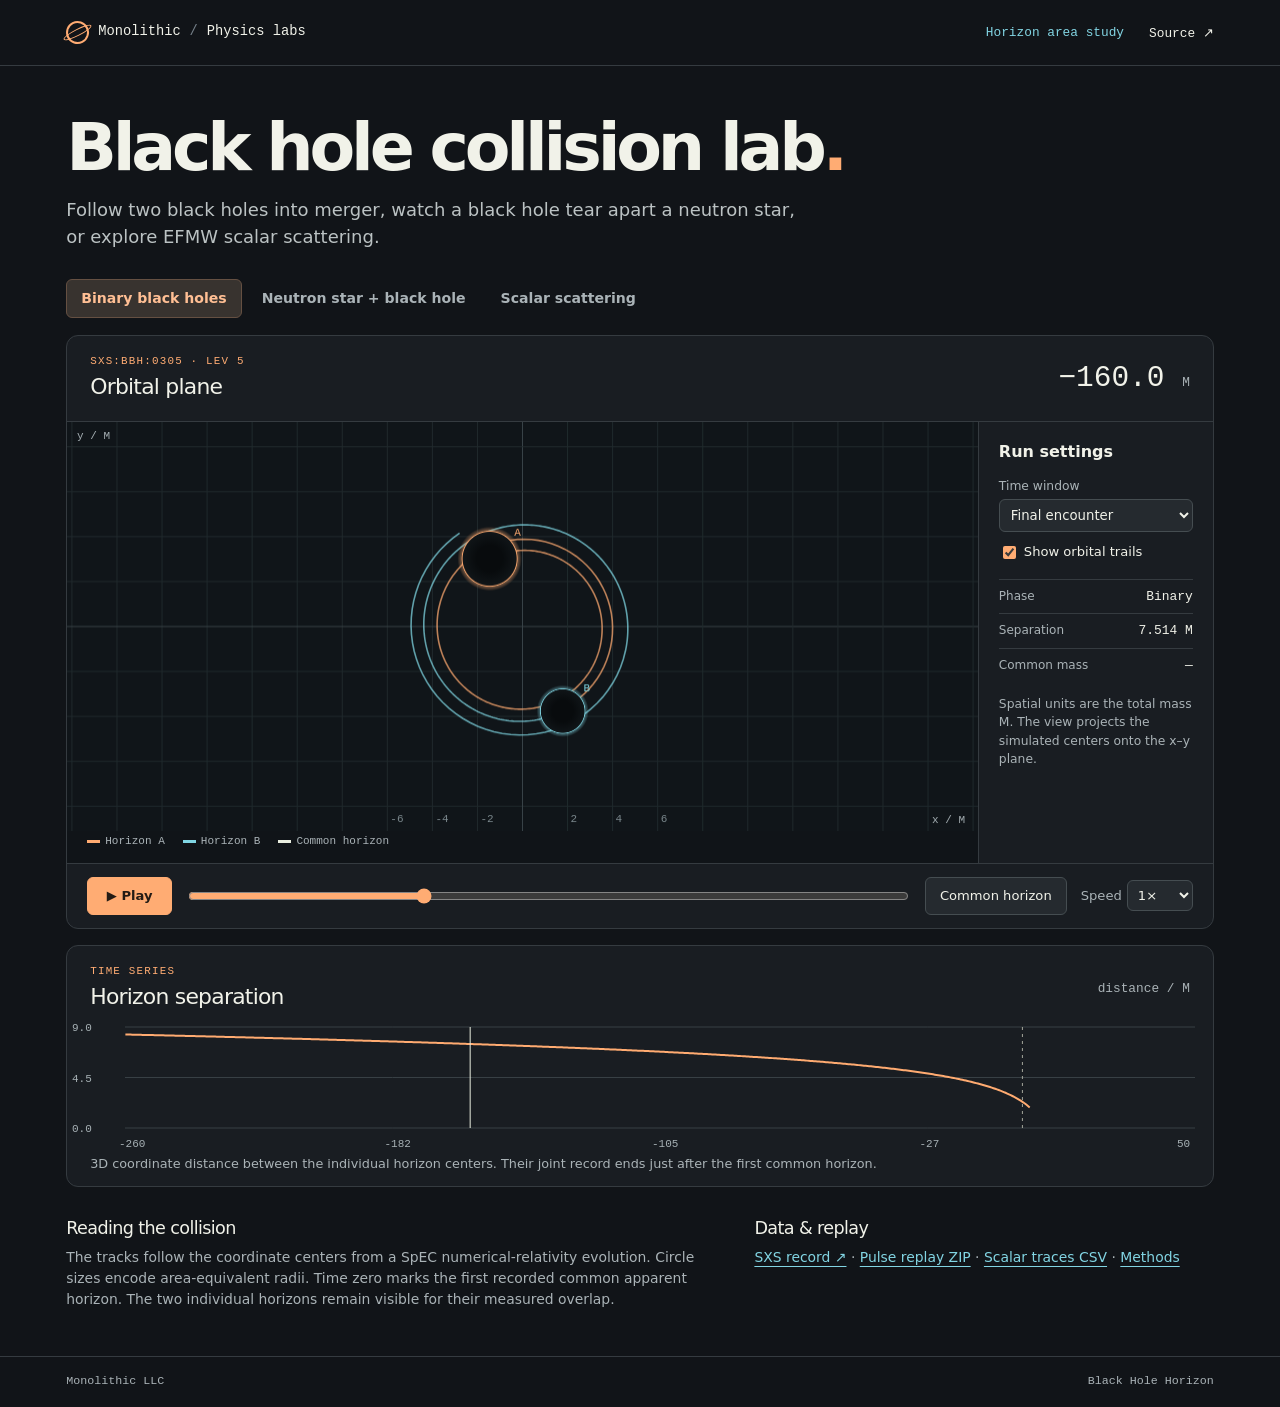
==== commit 5a263f82: "Add neutron star–black hole tidal disruption to the collision lab" ====
--- a/index.html
+++ b/index.html
@@ -8,29 +8,104 @@
 
 .mast nav{display:flex;gap:clamp(10px,2vw,25px);align-items:center;font: .8rem ui-monospace,monospace}.mast nav a:first-child{color:var(--blue)}
 @media(max-width:450px){.mast .brand{font-size:.73rem;gap:.4em}.mast nav{font-size:.69rem;gap:9px}}
+
+.switcher{flex-wrap:wrap}.density-key{align-items:center;display:flex;gap:8px}.density-key i{display:inline-block;height:7px;width:95px;border-radius:2px;background:linear-gradient(90deg,#000004,#420a68,#932667,#dd513a,#fca50a,#fcffa4)}.density-key small{font:inherit}.legend .density-key{flex-wrap:wrap}
+@media(max-width:530px){.switcher{gap:2px}.switcher button{padding:7px 8px;font-size:.78rem}}
 </style><script>function openAreaAnchor() {if (["bench", "caseMetrics", "caseNote", "caseSelect", "casesTable", "downloadResults", "downloadTrial", "eta", "etaOut", "evidence", "explorer", "gates", "horizons", "inferredGrowth", "inferredMass", "mass", "massOut", "modeReadout", "obsInterval", "obsMedian", "obsPositive", "obsSummary", "physics-core", "posterior", "ratio", "ratioOut", "reset", "scale", "scaleOut", "spin", "spinOut", "study-data", "trialWave", "trueGrowth", "wave", "zstat"].includes(location.hash.slice(1))) {const area = new URL('area.html', location.href);area.search = location.search; area.hash = location.hash;location.replace(area.href);}}addEventListener('hashchange',openAreaAnchor);openAreaAnchor();</script></head>
 <body><header><div class="wrap mast"><a href="../index.html" class="brand"><span class="mark" aria-hidden="true"></span>Monolithic <span class="dim">/</span> Physics labs</a><nav aria-label="Other resources"><a href="../area.html">Horizon area study</a><a href="https://github.com/enuminous/Black-Hole-Horizon/tree/main/collision">Source ↗</a></nav></div></header>
-<main class="wrap"><div class="intro"><h1>Black hole collision lab<span>.</span></h1><p>Follow two simulated horizons into merger. Explore how a scalar wave responds to a changing spacetime and a prescribed magnetic field.</p></div>
-<div class="switcher" role="group" aria-label="Simulation"><button id="orbTab" aria-pressed="true">Binary collision</button><button id="fieldTab" aria-pressed="false">Scalar scattering</button></div>
-<section class="instrument" aria-labelledby="viewTitle"><div class="panehead"><div><p class="id" id="runid">SXS:BBH:0305 · LEV 5</p><h2 id="viewTitle">Orbital plane</h2></div><p class="clock"><span id="time">−160.0</span> <span>M</span></p></div>
+<main class="wrap"><div class="intro"><h1>Black hole collision lab<span>.</span></h1><p>Follow two black holes into merger, watch a black hole tear apart a neutron star, or explore EFMW scalar scattering.</p></div>
+<div class="switcher" role="group" aria-label="Simulation"><button id="orbTab" aria-pressed="true">Binary black holes</button><button id="nsTab" aria-pressed="false">Neutron star + black hole</button><button id="fieldTab" aria-pressed="false">Scalar scattering</button></div>
+<section class="instrument" aria-labelledby="viewTitle"><div class="panehead"><div><p class="id" id="runid">SXS:BBH:0305 · LEV 5</p><h2 id="viewTitle">Orbital plane</h2></div><p class="clock"><span id="time">−160.0</span> <span id="timeUnit">M</span></p></div>
 <div class="columns"><div class="viewport"><canvas id="scene" role="img" aria-label="Projected numerical horizon tracks"></canvas><div class="legend" id="legend"></div></div>
 <aside><h3>Run settings</h3><div id="orbitControls"><label for="window">Time window</label><select id="window"><option value="end">Final encounter</option><option value="full">Full record</option></select><label class="check"><input type="checkbox" id="tails" checked>Show orbital trails</label></div>
+<div id="nsControls" hidden><label for="nsScale">Field of view</label><select id="nsScale"><option value="60">120 km across</option><option value="35">70 km across</option></select><label class="check"><input type="checkbox" id="nsTrack" checked>Mark black hole position</label></div>
 <div id="fieldControls" hidden><label for="arm">Initial field / source</label><select id="arm"><optgroup label="Magnetic source · scalar starts at zero"><option value="B1">Field +B</option><option value="Bminus">Field −B</option><option value="B2">Field 2B</option><option value="B0">Field off</option></optgroup><optgroup label="Initial scalar · magnetic source off"><option value="pulse1">Positive pulse</option><option value="pulseMinus">Negative pulse</option><option value="pulse0">Zero pulse</option></optgroup></select><label for="modeSel">Probe waveform</label><select id="modeSel"><option value="0">Monopole · ℓ = 0</option><option value="1">Quadrupole · ℓ = 2</option><option value="2">Hexadecapole · ℓ = 4</option></select></div>
 <div class="readouts"><div><span id="keyA"></span><strong id="valueA"></strong></div><div><span id="keyB"></span><strong id="valueB"></strong></div><div><span id="keyC"></span><strong id="valueC"></strong></div></div><p id="context" class="context"></p></aside></div>
 <div class="transport"><button id="play" class="primary" aria-label="Play simulation">▶ Play</button><input id="scrub" type="range" min="-260" max="50" step="0.1" value="-160" aria-label="Simulation time"><button id="jump">Common horizon</button><label class="speed">Speed <select id="speed" aria-label="Playback speed"><option value=".5">0.5×</option><option value="1" selected>1×</option><option value="2">2×</option><option value="4">4×</option></select></label></div>
 </section><section class="signal"><div class="signal-head"><div><p class="id">TIME SERIES</p><h2 id="signalTitle">Horizon separation</h2></div><span id="signalUnit"></span></div><canvas id="chart" role="img" aria-label="Time series"></canvas><p id="caption"></p></section>
-<section class="notes"><div><h2 id="noteTitle">Reading the collision</h2><p id="note"></p></div><div><h2>Data &amp; replay</h2><p><a id="method" href="https://doi.org/10.5281/zenodo.13182440">Simulation record ↗</a> · <a href="BH-SCAT-001-Replay.zip" download>Pulse replay ZIP</a> · <a href="signals.csv" download>Scalar traces CSV</a> · <a href="https://github.com/enuminous/Black-Hole-Horizon/blob/main/collision/README.md">Methods</a></p></div></section>
+<section class="notes"><div><h2 id="noteTitle">Reading the collision</h2><p id="note"></p></div><div><h2>Data &amp; replay</h2><p><a id="method" href="https://doi.org/10.5281/zenodo.13182440">Simulation record ↗</a> · <a id="nsCSV" href="bhns-horizon-mass.csv" download hidden>Horizon mass CSV</a><span id="scalarFiles"><a href="BH-SCAT-001-Replay.zip" download>Pulse replay ZIP</a> · <a href="signals.csv" download>Scalar traces CSV</a></span> · <a href="https://github.com/enuminous/Black-Hole-Horizon/blob/main/collision/README.md">Methods</a></p></div></section>
 <noscript><p>Enable JavaScript to use the simulator. The scalar traces and replay ZIP above can be downloaded directly.</p></noscript></main><footer><div class="wrap">Monolithic LLC <span>Black Hole Horizon</span></div></footer><script>window.BHOrbit={"source":"SXS:BBH:0305","level":5,"epoch":3691.8920084669544,"q":1.2211726977249497,"orbits":15.1784897903,"columns":["t-t_common","x","y","z","M_irr","M_Ch","spin"],"tracks":{"A":[[-3691.89200847,6.40036682,-0.03353347,0.0,0.54204093,0.54979537,0.33],[-3689.89200847,6.39646173,0.18121369,0.0,0.54204196,0.54979624,0.32999639],[-3687.89200847,6.38344004,0.3875187,0.0,0.54204228,0.54979652,0.32999552],[-3685.89200847,6.36679456,0.58201951,-0.0,0.54204248,0.54979671,0.32999512],[-3683.89200847,6.34593544,0.77038334,-0.0,0.54204254,0.54979676,0.32999503],[-3681.89200847,6.31887669,0.96424804,0.0,0.54204259,0.5497968,0.32999486],[-3679.89200847,6.28617723,1.16442874,0.0,0.54204262,0.54979683,0.32999475],[-3677.89200847,6.24698271,1.36911675,0.0,0.54204263,0.54979683,0.3299947],[-3675.89200847,6.19758771,1.57718261,0.0,0.54204264,0.54979684,0.32999469],[-3673.89200847,6.13615953,1.78531204,0.0,0.54204264,0.54979684,0.32999469],[-3671.89200847,6.06550728,1.99116596,0.0,0.54204264,0.54979684,0.32999468],[-3669.89200847,5.98996312,2.19519515,-0.0,0.54204264,0.54979684,0.32999466],[-3667.89200847,5.9120895,2.39842762,-0.0,0.54204264,0.54979685,0.32999465],[-3665.89200847,5.82923671,2.59980671,-0.0,0.54204266,0.54979686,0.32999464],[-3663.89200847,5.73813857,2.79721073,-0.0,0.54204266,0.54979686,0.32999463],[-3661.89200847,5.63839866,2.99024103,-0.0,0.54204266,0.54979686,0.32999463],[-3659.89200847,5.53154046,3.17956114,-0.0,0.54204266,0.54979686,0.32999463],[-3657.89200847,5.41855282,3.36519171,-1e-08,0.54204264,0.54979684,0.32999465],[-3655.89200847,5.29934288,3.54693571,-0.0,0.54204263,0.54979684,0.32999467],[-3653.89200847,5.17379359,3.72507381,-1e-08,0.54204263,0.54979683,0.3299947],[-3651.89200847,5.0420718,3.89998941,-1e-08,0.54204261,0.54979682,0.32999471],[-3649.89200847,4.90444382,4.0719042,-1e-08,0.54204259,0.5497968,0.32999475],[-3647.89200847,4.76123585,4.24106753,-1e-08,0.5420426,0.54979681,0.32999483],[-3645.89200847,4.61278347,4.40774884,-1e-08,0.54204263,0.54979684,0.32999478],[-3643.89200847,4.45938206,4.57212458,-1e-08,0.54204253,0.54979674,0.32999473],[-3641.89200847,4.30125056,4.73427143,-1e-08,0.54204208,0.54979631,0.32999543],[-3639.89200847,4.13851039,4.89401639,-1e-08,0.54204113,0.54979542,0.32999692],[-3637.89200847,3.97105727,5.05082182,-1e-08,0.54203907,0.54979352,0.33000061],[-3635.89200847,3.79863292,5.20395991,-1e-08,0.54203966,0.54979414,0.33000118],[-3633.89200847,3.62093908,5.35249531,-1e-08,0.54203911,0.5497938,0.33000547],[-3631.89200847,3.43773598,5.49535697,-2e-08,0.54203982,0.54979466,0.33000846],[-3629.89200847,3.24887801,5.63157466,-5e-08,0.54204352,0.54979826,0.33000539],[-3627.89200847,3.05434409,5.76026415,-6e-08,0.54204282,0.54979776,0.33000971],[-3625.89200847,2.85429866,5.88069776,-3e-08,0.54204124,0.54979658,0.33001809],[-3623.89200847,2.64904338,5.99234368,-2e-08,0.54204504,0.54980039,0.33001713],[-3621.89200847,2.4389295,6.09482962,-6e-08,0.54204723,0.54980249,0.33001478],[-3619.89200847,2.22436469,6.18790424,-5e-08,0.54204482,0.54980028,0.33001962],[-3617.89200847,2.00585356,6.27143966,-2e-08,0.54204434,0.54980012,0.33002608],[-3615.89200847,1.78393918,6.3454299,-2e-08,0.54204552,0.54980162,0.33003227],[-3613.89200847,1.55912933,6.40995971,-5e-08,0.5420433,0.54979972,0.33003926],[-3611.89200847,1.33189602,6.46516132,-7e-08,0.54203758,0.54979427,0.33004664],[-3609.89200847,1.1026855,6.51118771,-6e-08,0.54203628,0.54979307,0.33004877],[-3607.89200847,0.87195001,6.54819905,-1e-08,0.54204153,0.54979818,0.33004449],[-3605.89200847,0.64012218,6.57636664,0.0,0.54204382,0.54980043,0.33004306],[-3603.89200847,0.40756209,6.59585379,-2e-08,0.54203888,0.54979569,0.33004859],[-3601.89200847,0.17458319,6.60679872,-2e-08,0.54203379,0.54979079,0.33005381],[-3599.89200847,-0.05848681,6.60932453,4e-08,0.54203385,0.54979086,0.33005402],[-3597.89200847,-0.29132341,6.60353489,1.1e-07,0.54203658,0.54979352,0.33005183],[-3595.89200847,-0.52363475,6.58949892,1.4e-07,0.54203777,0.54979467,0.3300507],[-3593.89200847,-0.7551419,6.56727928,1.5e-07,0.54203621,0.54979315,0.33005203],[-3591.89200847,-0.98556529,6.5369597,1.6e-07,0.54203367,0.5497907,0.33005436],[-3589.89200847,-1.21463116,6.4986189,1.6e-07,0.54203285,0.54978987,0.33005453],[-3587.89200847,-1.4420688,6.45231071,1.7e-07,0.54203406,0.54979101,0.33005273],[-3585.89200847,-1.66760716,6.39809683,1.9e-07,0.54203508,0.54979201,0.33005207],[-3583.89200847,-1.89098234,6.33606266,2.2e-07,0.54203523,0.54979217,0.33005213],[-3581.89200847,-2.11193266,6.26629531,2.4e-07,0.54203582,0.54979269,0.33005041],[-3579.89200847,-2.3301925,6.18888114,2.6e-07,0.54203604,0.54979285,0.33004944],[-3577.89200847,-2.54550272,6.10392403,2.7e-07,0.54203411,0.54979106,0.33005268],[-3575.89200847,-2.75761803,6.01154209,2.8e-07,0.54203185,0.54978895,0.33005637],[-3573.89200847,-2.96629641,5.91185135,2.9e-07,0.54203236,0.54978941,0.3300551],[-3571.89200847,-3.171293,5.80496792,3e-07,0.54203485,0.54979173,0.33005114],[-3569.89200847,-3.37236519,5.6910247,3.2e-07,0.5420362,0.54979305,0.33004993],[-3567.89200847,-3.56927352,5.57017367,3.3e-07,0.54203554,0.54979246,0.33005169],[-3565.89200847,-3.76178329,5.44256933,3.5e-07,0.54203463,0.54979158,0.33005262],[-3563.89200847,-3.9496698,5.30836135,3.7e-07,0.54203497,0.54979186,0.33005121],[-3561.89200847,-4.13271695,5.16771102,3.8e-07,0.54203577,0.54979262,0.33005017],[-3559.89200847,-4.31071136,5.0207999,4e-07,0.5420353,0.54979223,0.33005189],[-3557.89200847,-4.48344279,4.86781258,4.2e-07,0.54203369,0.54979074,0.33005495],[-3555.89200847,-4.65070864,4.70892903,4.4e-07,0.54203288,0.54978998,0.33005608],[-3553.89200847,-4.81231303,4.54433718,4.6e-07,0.5420336,0.54979063,0.33005461],[-3551.89200847,-4.9680648,4.374239,4.8e-07,0.54203436,0.54979133,0.33005305],[-3549.89200847,-5.11777908,4.19884516,5e-07,0.54203417,0.54979115,0.33005331],[-3547.89200847,-5.26128013,4.01837137,5.1e-07,0.54203376,0.5497908,0.33005461],[-3545.89200847,-5.3984004,3.83303796,5.3e-07,0.54203378,0.54979086,0.33005552],[-3543.89200847,-5.52897728,3.64306578,5.5e-07,0.54203374,0.54979085,0.3300561],[-3541.89200847,-5.65285644,3.44867797,5.6e-07,0.5420334,0.54979054,0.33005676],[-3539.89200847,-5.76989329,3.25010775,5.8e-07,0.54203314,0.54979029,0.33005711],[-3537.89200847,-5.87994857,3.04759904,6e-07,0.5420332,0.54979034,0.33005683],[-3535.89200847,-5.98288805,2.84140063,6.2e-07,0.5420337,0.54979081,0.33005611],[-3533.89200847,-6.07858808,2.63176109,6.3e-07,0.54203438,0.54979148,0.33005562],[-3531.89200847,-6.16693923,2.41892801,6.5e-07,0.5420346,0.54979172,0.33005594],[-3529.89200847,-6.24783952,2.20315341,6.7e-07,0.54203402,0.54979118,0.33005701],[-3527.89200847,-6.32118906,1.9846995,6.9e-07,0.54203315,0.54979035,0.33005808],[-3525.89200847,-6.38689615,1.76383402,7.1e-07,0.54203305,0.54979025,0.33005804],[-3523.89200847,-6.44488271,1.54082151,7.3e-07,0.54203398,0.54979114,0.33005686],[-3521.89200847,-6.49508126,1.31592654,7.4e-07,0.54203462,0.54979176,0.33005635],[-3519.89200847,-6.53743165,1.08942094,7.6e-07,0.54203386,0.54979105,0.33005769],[-3517.89200847,-6.57188253,0.86158071,7.8e-07,0.5420328,0.54979005,0.33005915],[-3515.89200847,-6.59839222,0.63267926,8e-07,0.54203312,0.54979035,0.33005856],[-3513.89200847,-6.61692688,0.40298902,8.2e-07,0.54203421,0.54979138,0.33005702],[-3511.89200847,-6.62746121,0.17278673,8.4e-07,0.54203434,0.54979151,0.33005699],[-3509.89200847,-6.62998185,-0.05764711,8.6e-07,0.54203361,0.54979082,0.33005817],[-3507.89200847,-6.62448749,-0.28803292,8.8e-07,0.54203336,0.54979059,0.33005855],[-3505.89200847,-6.6109852,-0.51809425,9e-07,0.54203367,0.54979088,0.33005807],[-3503.89200847,-6.58948821,-0.74755585,9.2e-07,0.54203362,0.54979084,0.33005813],[-3501.89200847,-6.56001846,-0.97614045,9.4e-07,0.54203325,0.54979049,0.33005868],[-3499.89200847,-6.52261017,-1.20356878,9.6e-07,0.54203327,0.5497905,0.33005858],[-3497.89200847,-6.47730922,-1.42956391,9.8e-07,0.54203367,0.54979087,0.33005794],[-3495.89200847,-6.42416947,-1.65385471,1e-06,0.54203381,0.54979101,0.3300578],[-3493.89200847,-6.36325186,-1.87617326,1.02e-06,0.54203354,0.54979076,0.33005831],[-3491.89200847,-6.29462759,-2.09624922,1.04e-06,0.54203323,0.54979046,0.33005873],[-3489.89200847,-6.21837972,-2.3138104,1.06e-06,0.54203317,0.5497904,0.33005869],[-3487.89200847,-6.1345999,-2.52859084,1.08e-06,0.54203329,0.54979051,0.33005847],[-3485.89200847,-6.04338573,-2.74033449,1.1e-06,0.54203343,0.54979065,0.33005834],[-3483.89200847,-5.94484383,-2.94878816,1.12e-06,0.54203349,0.54979071,0.33005832],[-3481.89200847,-5.83909316,-3.1536955,1.14e-06,0.5420334,0.54979062,0.3300584],[-3479.89200847,-5.72626262,-3.35480206,1.16e-06,0.54203329,0.54979051,0.33005846],[-3477.89200847,-5.60648722,-3.55186291,1.18e-06,0.54203331,0.54979053,0.33005842],[-3475.89200847,-5.47990858,-3.74464141,1.2e-06,0.54203337,0.54979059,0.33005839],[-3473.89200847,-5.34667759,-3.93290359,1.23e-06,0.54203329,0.54979052,0.3300585],[-3471.89200847,-5.2069547,-4.11641754,1.25e-06,0.54203316,0.54979038,0.33005858],[-3469.89200847,-5.06090869,-4.29495746,1.27e-06,0.54203319,0.54979041,0.33005847],[-3467.89200847,-4.90871587,-4.46830531,1.29e-06,0.54203331,0.54979053,0.33005837],[-3465.89200847,-4.7505594,-4.63624927,1.32e-06,0.54203327,0.54979049,0.3300585],[-3463.89200847,-4.5866293,-4.7985831,1.34e-06,0.5420331,0.54979033,0.33005868],[-3461.89200847,-4.4171233,-4.95510727,1.36e-06,0.54203308,0.54979031,0.33005859],[-3459.89200847,-4.24224657,-5.10562962,1.38e-06,0.54203325,0.54979046,0.3300583],[-3457.89200847,-4.06221025,-5.24996516,1.41e-06,0.54203334,0.54979055,0.33005817],[-3455.89200847,-3.87723156,-5.38793622,1.43e-06,0.54203325,0.54979046,0.33005832],[-3453.89200847,-3.68753516,-5.51937246,1.46e-06,0.54203315,0.54979037,0.33005846],[-3451.89200847,-3.49335223,-5.64411074,1.48e-06,0.54203316,0.54979038,0.33005843],[-3449.89200847,-3.29491804,-5.76199628,1.5e-06,0.54203319,0.54979041,0.33005835],[-3447.89200847,-3.09247193,-5.87288396,1.53e-06,0.54203315,0.54979036,0.33005832],[-3445.89200847,-2.88625953,-5.97663711,1.55e-06,0.54203313,0.54979034,0.33005823],[-3443.89200847,-2.67653284,-6.07312581,1.58e-06,0.54203321,0.54979041,0.33005808],[-3441.89200847,-2.46354792,-6.16222849,1.61e-06,0.54203326,0.54979046,0.33005808],[-3439.89200847,-2.24756345,-6.24383453,1.63e-06,0.54203321,0.54979042,0.33005823],[-3437.89200847,-2.02884184,-6.31784316,1.66e-06,0.54203316,0.54979037,0.33005831],[-3435.89200847,-1.80765006,-6.38416085,1.69e-06,0.54203316,0.54979037,0.33005818],[-3433.89200847,-1.58425892,-6.44270246,1.71e-06,0.54203319,0.54979039,0.33005803],[-3431.89200847,-1.35894163,-6.49339404,1.74e-06,0.54203319,0.54979038,0.33005802],[-3429.89200847,-1.13197293,-6.53617219,1.77e-06,0.54203317,0.54979038,0.33005807],[-3427.89200847,-0.90362959,-6.57098196,1.8e-06,0.54203315,0.54979035,0.33005813],[-3425.89200847,-0.67419145,-6.59777733,1.82e-06,0.5420331,0.54979031,0.33005819],[-3423.89200847,-0.4439409,-6.6165229,1.85e-06,0.54203309,0.54979029,0.33005817],[-3421.89200847,-0.21316063,-6.6271933,1.88e-06,0.54203314,0.54979033,0.33005802],[-3419.89200847,0.01786747,-6.62977226,1.91e-06,0.54203319,0.54979038,0.33005785],[-3417.89200847,0.24886077,-6.62425382,1.94e-06,0.54203318,0.54979037,0.33005784],[-3415.89200847,0.47953468,-6.61064296,1.97e-06,0.54203314,0.54979033,0.33005796],[-3413.89200847,0.70960442,-6.58895422,2e-06,0.54203314,0.54979033,0.330058],[-3411.89200847,0.93878715,-6.55921096,2.03e-06,0.54203313,0.54979032,0.33005796],[-3409.89200847,1.16680159,-6.52144673,2.06e-06,0.54203309,0.54979028,0.33005793],[-3407.89200847,1.39336674,-6.47570574,2.1e-06,0.54203308,0.54979027,0.3300579],[-3405.89200847,1.61820264,-6.4220419,2.13e-06,0.54203314,0.54979033,0.33005776],[-3403.89200847,1.84103193,-6.36051841,2.16e-06,0.54203322,0.5497904,0.33005762],[-3401.89200847,2.06158001,-6.29120861,2.19e-06,0.54203322,0.5497904,0.33005762],[-3399.89200847,2.27957446,-6.21419578,2.23e-06,0.54203314,0.54979033,0.33005777],[-3397.89200847,2.49474514,-6.12957235,2.26e-06,0.54203305,0.54979024,0.33005789],[-3395.89200847,2.7068253,-6.03743997,2.29e-06,0.54203304,0.54979023,0.33005786],[-3393.89200847,2.91555251,-5.93790985,2.33e-06,0.54203311,0.54979029,0.3300577],[-3391.89200847,3.12066877,-5.83110236,2.36e-06,0.5420332,0.54979037,0.33005753],[-3389.89200847,3.32191991,-5.71714683,2.4e-06,0.54203323,0.5497904,0.33005743],[-3387.89200847,3.51905543,-5.59618203,2.43e-06,0.54203322,0.54979039,0.3300574],[-3385.89200847,3.7118298,-5.46835573,2.47e-06,0.54203321,0.54979039,0.33005747],[-3383.89200847,3.90000382,-5.33382351,2.5e-06,0.54203317,0.54979035,0.33005761],[-3381.89200847,4.08334407,-5.19274898,2.54e-06,0.54203311,0.54979029,0.3300577],[-3379.89200847,4.26162184,-5.04530472,2.58e-06,0.54203311,0.54979029,0.3300576],[-3377.89200847,4.43461405,-4.89167167,2.61e-06,0.54203321,0.54979038,0.33005734],[-3375.89200847,4.60210508,-4.73203781,2.65e-06,0.54203327,0.54979043,0.33005724],[-3373.89200847,4.76388667,-4.56659848,2.69e-06,0.54203317,0.54979034,0.33005746],[-3371.89200847,4.91975651,-4.39555714,2.73e-06,0.54203305,0.54979023,0.3300577],[-3369.89200847,5.06951857,-4.21912464,2.76e-06,0.54203306,0.54979024,0.33005766],[-3367.89200847,5.21298495,-4.03751779,2.8e-06,0.54203314,0.54979031,0.33005742],[-3365.89200847,5.34997644,-3.85095947,2.84e-06,0.54203317,0.54979033,0.3300573],[-3363.89200847,5.48032149,-3.65967939,2.88e-06,0.54203315,0.54979032,0.33005733],[-3361.89200847,5.60385588,-3.46391392,2.92e-06,0.54203319,0.54979036,0.3300573],[-3359.89200847,5.7204235,-3.2639052,2.96e-06,0.54203325,0.54979041,0.33005723],[-3357.89200847,5.8298772,-3.05990049,3e-06,0.5420332,0.54979037,0.33005729],[-3355.89200847,5.93207898,-2.85215174,3.04e-06,0.54203307,0.54979024,0.33005748],[-3353.89200847,6.02689989,-2.64091565,3.08e-06,0.54203299,0.54979016,0.33005754],[-3351.89200847,6.11421975,-2.42645377,3.12e-06,0.54203308,0.54979024,0.33005734],[-3349.89200847,6.19392716,-2.20903216,3.16e-06,0.54203325,0.5497904,0.33005705],[-3347.89200847,6.2659202,-1.98892039,3.2e-06,0.54203336,0.54979051,0.33005691],[-3345.89200847,6.33010693,-1.7663915,3.24e-06,0.54203332,0.54979047,0.33005702],[-3343.89200847,6.38640518,-1.54172231,3.28e-06,0.54203315,0.54979031,0.33005727],[-3341.89200847,6.43474224,-1.31519258,3.32e-06,0.542033,0.54979016,0.33005746],[-3339.89200847,6.47505531,-1.08708355,3.36e-06,0.54203297,0.54979014,0.33005745],[-3337.89200847,6.50729191,-0.85767827,3.41e-06,0.54203312,0.54979028,0.33005719],[-3335.89200847,6.53140918,-0.62726262,3.45e-06,0.54203336,0.5497905,0.33005684],[-3333.89200847,6.54737363,-0.39612482,3.49e-06,0.54203348,0.54979062,0.33005668],[-3331.89200847,6.55516241,-0.16455348,3.53e-06,0.54203333,0.54979048,0.33005689],[-3329.89200847,6.55476425,0.067163,3.57e-06,0.54203306,0.54979022,0.33005729],[-3327.89200847,6.54617808,0.29873577,3.62e-06,0.54203297,0.54979013,0.33005743],[-3325.89200847,6.52941131,0.52987512,3.66e-06,0.54203317,0.54979033,0.33005713],[-3323.89200847,6.50448079,0.76029138,3.7e-06,0.54203341,0.54979055,0.33005673],[-3321.89200847,6.47141499,0.989696,3.74e-06,0.54203339,0.54979052,0.33005671],[-3319.89200847,6.43025407,1.21780202,3.78e-06,0.54203316,0.54979032,0.33005705],[-3317.89200847,6.38104768,1.44432387,3.83e-06,0.54203301,0.54979018,0.33005733],[-3315.89200847,6.32385412,1.66897713,3.87e-06,0.54203306,0.54979022,0.33005727],[-3313.89200847,6.25874169,1.89147924,3.91e-06,0.54203321,0.54979035,0.330057],[-3311.89200847,6.18578956,2.11155072,3.95e-06,0.54203329,0.54979043,0.33005682],[-3309.89200847,6.10508709,2.32891549,4e-06,0.54203328,0.54979042,0.33005682],[-3307.89200847,6.01673296,2.54330038,4.04e-06,0.54203323,0.54979038,0.33005691],[-3305.89200847,5.92083542,2.7544351,4.08e-06,0.54203319,0.54979034,0.33005699],[-3303.89200847,5.81751259,2.96205323,4.12e-06,0.54203317,0.54979032,0.33005702],[-3301.89200847,5.70689194,3.1658929,4.17e-06,0.54203317,0.54979032,0.33005699],[-3299.89200847,5.58910986,3.36569695,4.21e-06,0.5420332,0.54979034,0.33005692],[-3297.89200847,5.46431172,3.56121321,4.25e-06,0.54203322,0.54979036,0.33005685],[-3295.89200847,5.33265208,3.75219476,4.29e-06,0.54203324,0.54979038,0.33005681],[-3293.89200847,5.19429448,3.93840002,4.33e-06,0.54203326,0.5497904,0.33005679],[-3291.89200847,5.04941092,4.11959286,4.38e-06,0.54203327,0.54979041,0.33005681],[-3289.89200847,4.89818161,4.29554322,4.42e-06,0.54203324,0.54979039,0.33005686],[-3287.89200847,4.74079476,4.46602795,4.46e-06,0.5420332,0.54979034,0.3300569],[-3285.89200847,4.57744654,4.63083086,4.5e-06,0.54203318,0.54979032,0.33005689],[-3283.89200847,4.40834077,4.78974259,4.54e-06,0.54203322,0.54979036,0.33005681],[-3281.89200847,4.23368863,4.94256078,4.58e-06,0.5420333,0.54979043,0.33005672],[-3279.89200847,4.05370844,5.08909052,4.62e-06,0.54203333,0.54979046,0.33005669],[-3277.89200847,3.86862556,5.22914473,4.66e-06,0.54203329,0.54979042,0.33005674],[-3275.89200847,3.67867212,5.36254454,4.7e-06,0.54203322,0.54979036,0.33005682],[-3273.89200847,3.48408636,5.48911953,4.74e-06,0.5420332,0.54979034,0.33005683],[-3271.89200847,3.28511218,5.6087076,4.78e-06,0.54203324,0.54979038,0.33005676],[-3269.89200847,3.08199921,5.72115506,4.82e-06,0.5420333,0.54979043,0.33005668],[-3267.89200847,2.87500294,5.82631715,4.86e-06,0.54203331,0.54979045,0.33005667],[-3265.89200847,2.66438424,5.92405859,4.9e-06,0.54203327,0.54979041,0.33005674],[-3263.89200847,2.45040844,6.01425345,4.94e-06,0.54203322,0.54979036,0.33005681],[-3261.89200847,2.23334491,6.09678494,4.98e-06,0.54203321,0.54979035,0.33005681],[-3259.89200847,2.01346716,6.17154571,5.02e-06,0.54203324,0.54979037,0.33005674],[-3257.89200847,1.7910528,6.23843828,5.06e-06,0.54203328,0.54979041,0.33005666],[-3255.89200847,1.56638299,6.29737529,5.09e-06,0.54203331,0.54979044,0.33005662],[-3253.89200847,1.33974181,6.3482794,5.13e-06,0.54203331,0.54979044,0.33005665],[-3251.89200847,1.1114159,6.39108338,5.17e-06,0.54203327,0.5497904,0.33005672],[-3249.89200847,0.88169432,6.42573008,5.21e-06,0.54203323,0.54979037,0.33005675],[-3247.89200847,0.65086822,6.45217241,5.24e-06,0.54203324,0.54979037,0.3300567],[-3245.89200847,0.41923034,6.4703737,5.28e-06,0.54203328,0.54979042,0.33005661],[-3243.89200847,0.18707463,6.48030803,5.31e-06,0.54203331,0.54979044,0.33005658],[-3241.89200847,-0.0453041,6.48196019,5.35e-06,0.54203331,0.54979044,0.3300566],[-3239.89200847,-0.27761046,6.47532525,5.39e-06,0.5420333,0.54979043,0.33005662],[-3237.89200847,-0.50954888,6.46040849,5.42e-06,0.54203331,0.54979044,0.33005661],[-3235.89200847,-0.74082415,6.43722569,5.46e-06,0.5420333,0.54979043,0.3300566],[-3233.89200847,-0.97114165,6.40580336,5.49e-06,0.54203329,0.54979042,0.33005662],[-3231.89200847,-1.20020761,6.36617873,5.53e-06,0.54203328,0.54979041,0.33005661],[-3229.89200847,-1.42772957,6.31839952,5.56e-06,0.5420333,0.54979043,0.33005658],[-3227.89200847,-1.65341707,6.26252363,5.59e-06,0.54203331,0.54979044,0.33005657],[-3225.89200847,-1.87698188,6.19861918,5.63e-06,0.54203331,0.54979044,0.33005659],[-3223.89200847,-2.09813797,6.12676464,5.66e-06,0.54203329,0.54979042,0.3300566],[-3221.89200847,-2.31660187,6.04704891,5.69e-06,0.5420333,0.54979043,0.33005657],[-3219.89200847,-2.5320935,5.959571,5.72e-06,0.54203332,0.54979044,0.33005653],[-3217.89200847,-2.74433672,5.86443976,5.76e-06,0.54203333,0.54979045,0.33005651],[-3215.89200847,-2.95305933,5.76177382,5.79e-06,0.54203333,0.54979045,0.33005652],[-3213.89200847,-3.15799304,5.65170163,5.82e-06,0.54203333,0.54979046,0.33005652],[-3211.89200847,-3.35887398,5.5343613,5.85e-06,0.54203334,0.54979046,0.33005652],[-3209.89200847,-3.55544345,5.40990036,5.88e-06,0.54203333,0.54979046,0.33005654],[-3207.89200847,-3.74744837,5.27847549,5.91e-06,0.5420333,0.54979043,0.33005656],[-3205.89200847,-3.93464128,5.14025228,5.94e-06,0.54203329,0.54979042,0.33005653],[-3203.89200847,-4.11678044,4.99540504,5.97e-06,0.54203333,0.54979046,0.33005645],[-3201.89200847,-4.29363019,4.84411693,6e-06,0.54203338,0.5497905,0.3300564],[-3199.89200847,-4.46496159,4.68657979,6.03e-06,0.54203338,0.54979051,0.33005643],[-3197.89200847,-4.63055277,4.52299368,6.06e-06,0.54203334,0.54979046,0.33005651],[-3195.89200847,-4.79018908,4.35356628,6.09e-06,0.5420333,0.54979042,0.33005655],[-3193.89200847,-4.94366318,4.17851251,6.12e-06,0.5420333,0.54979042,0.3300565],[-3191.89200847,-5.09077542,3.99805474,6.15e-06,0.54203334,0.54979046,0.33005641],[-3189.89200847,-5.23133408,3.81242298,6.18e-06,0.54203339,0.54979051,0.33005634],[-3187.89200847,-5.36515576,3.62185458,6.2e-06,0.54203342,0.54979054,0.33005634],[-3185.89200847,-5.49206571,3.42659315,6.23e-06,0.5420334,0.54979052,0.3300564],[-3183.89200847,-5.61189801,3.2268878,6.26e-06,0.54203335,0.54979047,0.33005646],[-3181.89200847,-5.72449561,3.02299331,6.29e-06,0.54203331,0.54979043,0.33005647],[-3179.89200847,-5.82971043,2.81517072,6.32e-06,0.54203332,0.54979045,0.33005642],[-3177.89200847,-5.92740368,2.603687,6.34e-06,0.54203338,0.5497905,0.33005634],[-3175.89200847,-6.01744631,2.38881383,6.37e-06,0.54203342,0.54979053,0.33005632],[-3173.89200847,-6.09971929,2.17082683,6.4e-06,0.54203339,0.54979051,0.33005638],[-3171.89200847,-6.17411354,1.95000574,6.42e-06,0.54203332,0.54979044,0.33005645],[-3169.89200847,-6.2405298,1.72663454,6.45e-06,0.5420333,0.54979042,0.33005645],[-3167.89200847,-6.29887875,1.50100107,6.48e-06,0.54203336,0.54979048,0.33005634],[-3165.89200847,-6.34908152,1.27339629,6.5e-06,0.54203344,0.54979056,0.33005624],[-3163.89200847,-6.39106994,1.04411374,6.53e-06,0.54203345,0.54979056,0.33005624],[-3161.89200847,-6.4247866,0.81344929,6.55e-06,0.54203339,0.54979051,0.33005632],[-3159.89200847,-6.45018464,0.58170098,6.58e-06,0.54203336,0.54979048,0.33005637],[-3157.89200847,-6.46722766,0.34916858,6.61e-06,0.54203336,0.54979048,0.33005636],[-3155.89200847,-6.47588993,0.11615313,6.63e-06,0.54203337,0.54979049,0.33005632],[-3153.89200847,-6.4761567,-0.11704352,6.66e-06,0.54203339,0.5497905,0.33005628],[-3151.89200847,-6.46802427,-0.35011897,6.68e-06,0.54203342,0.54979054,0.33005623],[-3149.89200847,-6.45149985,-0.58277077,6.71e-06,0.54203345,0.54979057,0.33005619],[-3147.89200847,-6.42660147,-0.81469671,6.73e-06,0.54203344,0.54979055,0.33005622],[-3145.89200847,-6.39335796,-1.04559517,6.76e-06,0.54203337,0.54979049,0.3300563],[-3143.89200847,-6.35180902,-1.27516549,6.79e-06,0.54203334,0.54979046,0.33005633],[-3141.89200847,-6.30200524,-1.50310862,6.81e-06,0.54203338,0.5497905,0.33005627],[-3139.89200847,-6.24400788,-1.72912765,6.84e-06,0.54203345,0.54979056,0.33005617],[-3137.89200847,-6.17788894,-1.95292779,6.86e-06,0.54203347,0.54979058,0.33005614],[-3135.89200847,-6.10373117,-2.17421652,6.89e-06,0.54203344,0.54979055,0.33005618],[-3133.89200847,-6.021628,-2.39270418,6.92e-06,0.54203341,0.54979052,0.33005623],[-3131.89200847,-5.93168317,-2.60810484,6.94e-06,0.5420334,0.54979052,0.33005623],[-3129.89200847,-5.83401054,-2.82013665,6.97e-06,0.54203342,0.54979054,0.33005618],[-3127.89200847,-5.72873404,-3.02852177,6.99e-06,0.54203344,0.54979055,0.33005615],[-3125.89200847,-5.61598786,-3.23298653,7.02e-06,0.54203343,0.54979054,0.33005615],[-3123.89200847,-5.49591632,-3.433262,7.05e-06,0.54203342,0.54979053,0.33005618],[-3121.89200847,-5.3686734,-3.62908471,7.07e-06,0.54203342,0.54979053,0.33005619],[-3119.89200847,-5.23442233,-3.82019695,7.1e-06,0.54203342,0.54979053,0.33005617],[-3117.89200847,-5.09333549,-4.00634691,7.13e-06,0.54203342,0.54979053,0.33005614],[-3115.89200847,-4.94559444,-4.18728889,7.16e-06,0.54203344,0.54979055,0.3300561],[-3113.89200847,-4.79138988,-4.36278381,7.18e-06,0.54203346,0.54979057,0.33005608],[-3111.89200847,-4.63092119,-4.53259953,7.21e-06,0.54203346,0.54979057,0.33005609],[-3109.89200847,-4.46439603,-4.69651113,7.24e-06,0.54203344,0.54979055,0.33005611],[-3107.89200847,-4.29203006,-4.85430111,7.27e-06,0.54203344,0.54979055,0.3300561],[-3105.89200847,-4.11404682,-5.00575985,7.29e-06,0.54203345,0.54979056,0.33005608],[-3103.89200847,-3.93067746,-5.15068598,7.32e-06,0.54203346,0.54979056,0.33005605],[-3101.89200847,-3.74216042,-5.28888659,7.35e-06,0.54203346,0.54979056,0.33005604],[-3099.89200847,-3.54874118,-5.42017727,7.38e-06,0.54203346,0.54979056,0.33005604],[-3097.89200847,-3.35067189,-5.54438246,7.41e-06,0.54203347,0.54979057,0.33005603],[-3095.89200847,-3.14821098,-5.66133579,7.44e-06,0.54203348,0.54979058,0.33005602],[-3093.89200847,-2.9416229,-5.77088032,7.47e-06,0.54203348,0.54979058,0.33005602],[-3091.89200847,-2.73117777,-5.87286876,7.5e-06,0.54203347,0.54979057,0.33005601],[-3089.89200847,-2.51715111,-5.96716362,7.53e-06,0.54203347,0.54979057,0.330056],[-3087.89200847,-2.29982335,-6.05363746,7.56e-06,0.54203347,0.54979058,0.33005599],[-3085.89200847,-2.07947945,-6.13217297,7.59e-06,0.54203348,0.54979058,0.33005598],[-3083.89200847,-1.85640865,-6.20266319,7.62e-06,0.54203347,0.54979058,0.33005599],[-3081.89200847,-1.63090419,-6.26501164,7.66e-06,0.54203347,0.54979058,0.33005598],[-3079.89200847,-1.40326286,-6.31913259,7.69e-06,0.54203348,0.54979058,0.33005596],[-3077.89200847,-1.1737843,-6.3649511,7.72e-06,0.54203349,0.54979059,0.33005594],[-3075.89200847,-0.94277074,-6.4024031,7.75e-06,0.54203349,0.54979059,0.33005592],[-3073.89200847,-0.71052686,-6.43143551,7.78e-06,0.54203349,0.54979059,0.33005592],[-3071.89200847,-0.47735945,-6.45200644,7.82e-06,0.54203349,0.54979059,0.33005594],[-3069.89200847,-0.24357683,-6.46408513,7.85e-06,0.54203349,0.54979059,0.33005594],[-3067.89200847,-0.00948813,-6.46765197,7.89e-06,0.54203348,0.54979058,0.33005592],[-3065.89200847,0.22459688,-6.46269856,7.92e-06,0.54203348,0.54979058,0.3300559],[-3063.89200847,0.45836805,-6.44922787,7.95e-06,0.54203349,0.54979059,0.33005587],[-3061.89200847,0.69151523,-6.42725422,7.99e-06,0.54203351,0.54979061,0.33005584],[-3059.89200847,0.92372887,-6.3968032,8.03e-06,0.54203352,0.54979061,0.33005584],[-3057.89200847,1.15470045,-6.35791174,8.06e-06,0.5420335,0.5497906,0.33005587],[-3055.89200847,1.38412281,-6.31062793,8.1e-06,0.54203348,0.54979058,0.33005589],[-3053.89200847,1.61169053,-6.25501098,8.13e-06,0.54203348,0.54979058,0.33005587],[-3051.89200847,1.83710042,-6.19113123,8.17e-06,0.54203351,0.5497906,0.33005582],[-3049.89200847,2.06005191,-6.11907019,8.21e-06,0.54203353,0.54979063,0.33005577],[-3047.89200847,2.28024739,-6.03892041,8.24e-06,0.54203354,0.54979063,0.33005577],[-3045.89200847,2.49739262,-5.95078531,8.28e-06,0.54203353,0.54979062,0.33005579],[-3043.89200847,2.71119723,-5.85477887,8.32e-06,0.54203351,0.54979061,0.33005581],[-3041.89200847,2.92137507,-5.75102557,8.36e-06,0.54203351,0.5497906,0.33005581],[-3039.89200847,3.12764454,-5.6396605,8.4e-06,0.54203352,0.54979062,0.33005578],[-3037.89200847,3.32972886,-5.52082912,8.44e-06,0.54203354,0.54979063,0.33005575],[-3035.89200847,3.52735669,-5.39468694,8.48e-06,0.54203354,0.54979063,0.33005574],[-3033.89200847,3.72026257,-5.26139925,8.51e-06,0.54203352,0.54979061,0.33005576],[-3031.89200847,3.90818709,-5.12114105,8.55e-06,0.5420335,0.54979059,0.33005579],[-3029.89200847,4.09087705,-4.97409691,8.59e-06,0.54203351,0.5497906,0.33005578],[-3027.89200847,4.26808596,-4.82046065,8.64e-06,0.54203353,0.54979062,0.33005574],[-3025.89200847,4.43957462,-4.66043497,8.68e-06,0.54203354,0.54979063,0.3300557],[-3023.89200847,4.60511149,-4.4942313,8.72e-06,0.54203354,0.54979063,0.33005569],[-3021.89200847,4.76447273,-4.32206961,8.76e-06,0.54203353,0.54979062,0.3300557],[-3019.89200847,4.91744232,-4.1441781,8.8e-06,0.54203354,0.54979063,0.3300557],[-3017.89200847,5.06381253,-3.96079279,8.84e-06,0.54203355,0.54979064,0.33005569],[-3015.89200847,5.20338455,-3.77215731,8.88e-06,0.54203353,0.54979062,0.3300557],[-3013.89200847,5.33596865,-3.57852251,8.93e-06,0.54203351,0.5497906,0.33005571],[-3011.89200847,5.46138427,-3.38014611,8.97e-06,0.54203351,0.5497906,0.33005569],[-3009.89200847,5.57946016,-3.17729231,9.01e-06,0.54203355,0.54979063,0.33005563],[-3007.89200847,5.69003475,-2.97023171,9.05e-06,0.54203358,0.54979067,0.33005558],[-3005.89200847,5.79295643,-2.75924102,9.1e-06,0.54203359,0.54979067,0.33005558],[-3003.89200847,5.88808386,-2.54460251,9.14e-06,0.54203355,0.54979064,0.33005565],[-3001.89200847,5.97528614,-2.32660327,9.18e-06,0.5420335,0.54979059,0.33005571],[-2999.89200847,6.05444293,-2.10553488,9.23e-06,0.54203349,0.54979058,0.33005569],[-2997.89200847,6.12544453,-1.88169352,9.27e-06,0.54203355,0.54979063,0.33005559],[-2995.89200847,6.18819199,-1.65537983,9.31e-06,0.54203362,0.5497907,0.33005549],[-2993.89200847,6.2425974,-1.42689803,9.36e-06,0.54203363,0.54979071,0.33005549],[-2991.89200847,6.28858425,-1.19655513,9.4e-06,0.54203357,0.54979065,0.33005558],[-2989.89200847,6.32608754,-0.96466064,9.45e-06,0.5420335,0.54979059,0.33005566],[-2987.89200847,6.35505347,-0.7315267,9.49e-06,0.54203352,0.5497906,0.33005564],[-2985.89200847,6.37543944,-0.49746769,9.53e-06,0.54203358,0.54979067,0.33005553],[-2983.89200847,6.38721434,-0.26279949,9.58e-06,0.54203362,0.5497907,0.33005547],[-2981.89200847,6.39035902,-0.02783876,9.62e-06,0.54203358,0.54979067,0.33005552],[-2979.89200847,6.3848662,0.20709724,9.67e-06,0.54203352,0.54979061,0.33005561],[-2977.89200847,6.37074016,0.44169088,9.71e-06,0.54203351,0.54979059,0.33005563],[-2975.89200847,6.34799651,0.67562459,9.75e-06,0.54203355,0.54979063,0.33005556],[-2973.89200847,6.31666253,0.90858146,9.8e-06,0.54203359,0.54979067,0.33005548],[-2971.89200847,6.27677739,1.14024579,9.84e-06,0.5420336,0.54979068,0.33005546],[-2969.89200847,6.22839205,1.37030337,9.89e-06,0.54203359,0.54979066,0.33005548],[-2967.89200847,6.17156895,1.5984419,9.93e-06,0.54203357,0.54979065,0.33005551],[-2965.89200847,6.10638183,1.82435137,9.98e-06,0.54203356,0.54979064,0.33005552],[-2963.89200847,6.03291591,2.0477244,1.002e-05,0.54203356,0.54979064,0.33005551],[-2961.89200847,5.95126783,2.26825683,1.006e-05,0.54203356,0.54979064,0.33005549],[-2959.89200847,5.86154542,2.48564829,1.011e-05,0.54203358,0.54979066,0.33005546],[-2957.89200847,5.76386742,2.69960259,1.015e-05,0.54203359,0.54979067,0.33005543],[-2955.89200847,5.65836348,2.90982785,1.019e-05,0.54203359,0.54979067,0.33005542],[-2953.89200847,5.54517413,3.11603672,1.024e-05,0.54203359,0.54979067,0.33005543],[-2951.89200847,5.42445062,3.31794706,1.028e-05,0.54203358,0.54979066,0.33005545],[-2949.89200847,5.29635446,3.51528258,1.032e-05,0.54203357,0.54979065,0.33005546],[-2947.89200847,5.16105713,3.70777323,1.037e-05,0.54203357,0.54979065,0.33005545],[-2945.89200847,5.01874009,3.89515525,1.041e-05,0.54203358,0.54979066,0.33005541],[-2943.89200847,4.86959463,4.07717134,1.045e-05,0.54203361,0.54979068,0.33005538],[-2941.89200847,4.71382163,4.25357128,1.049e-05,0.54203362,0.54979069,0.33005536],[-2939.89200847,4.55163112,4.42411247,1.053e-05,0.5420336,0.54979068,0.33005539],[-2937.89200847,4.38324195,4.58856025,1.058e-05,0.54203358,0.54979065,0.33005541],[-2935.89200847,4.20888161,4.74668804,1.062e-05,0.54203357,0.54979065,0.33005541],[-2933.89200847,4.0287859,4.89827759,1.066e-05,0.54203359,0.54979067,0.33005537],[-2931.89200847,3.84319871,5.04311935,1.07e-05,0.54203361,0.54979068,0.33005535],[-2929.89200847,3.65237169,5.18101288,1.074e-05,0.54203361,0.54979068,0.33005535],[-2927.89200847,3.45656391,5.31176718,1.078e-05,0.54203359,0.54979067,0.33005537],[-2925.89200847,3.25604138,5.43520088,1.082e-05,0.54203358,0.54979065,0.33005539],[-2923.89200847,3.05107667,5.55114243,1.086e-05,0.54203358,0.54979066,0.33005537],[-2921.89200847,2.84194862,5.65943031,1.09e-05,0.5420336,0.54979067,0.33005533],[-2919.89200847,2.62894216,5.75991339,1.094e-05,0.54203361,0.54979068,0.33005531],[-2917.89200847,2.41234786,5.85245116,1.098e-05,0.54203362,0.54979069,0.3300553],[-2915.89200847,2.19246131,5.93691396,1.102e-05,0.54203361,0.54979068,0.33005531],[-2913.89200847,1.96958276,6.01318309,1.105e-05,0.5420336,0.54979067,0.33005533],[-2911.89200847,1.74401684,6.08115087,1.109e-05,0.54203359,0.54979066,0.33005532],[-2909.89200847,1.51607223,6.14072088,1.113e-05,0.5420336,0.54979067,0.33005529],[-2907.89200847,1.28606113,6.19180826,1.117e-05,0.54203361,0.54979068,0.33005527],[-2905.89200847,1.05429873,6.23433982,1.12e-05,0.54203362,0.54979069,0.33005526],[-2903.89200847,0.82110284,6.2682541,1.124e-05,0.54203362,0.54979069,0.33005527],[-2901.89200847,0.58679355,6.29350132,1.127e-05,0.54203362,0.54979069,0.33005527],[-2899.89200847,0.35169282,6.31004348,1.131e-05,0.54203362,0.54979069,0.33005526],[-2897.89200847,0.11612393,6.31785458,1.135e-05,0.54203361,0.54979068,0.33005525],[-2895.89200847,-0.11958899,6.31692073,1.138e-05,0.54203361,0.54979068,0.33005525],[-2893.89200847,-0.35512134,6.30724013,1.141e-05,0.54203361,0.54979068,0.33005525],[-2891.89200847,-0.59014853,6.28882293,1.145e-05,0.54203361,0.54979068,0.33005524],[-2889.89200847,-0.82434638,6.26169127,1.148e-05,0.54203362,0.54979069,0.33005523],[-2887.89200847,-1.05739159,6.22587931,1.152e-05,0.54203362,0.54979069,0.33005522],[-2885.89200847,-1.28896212,6.18143326,1.155e-05,0.54203362,0.54979069,0.33005521],[-2883.89200847,-1.51873773,6.12841138,1.158e-05,0.54203362,0.54979069,0.33005521],[-2881.89200847,-1.74640046,6.0668838,1.161e-05,0.54203362,0.54979069,0.3300552],[-2879.89200847,-1.97163512,5.99693232,1.165e-05,0.54203363,0.54979069,0.33005519],[-2877.89200847,-2.19412945,5.9186505,1.168e-05,0.54203363,0.54979069,0.33005519],[-2875.89200847,-2.41357463,5.83214352,1.171e-05,0.54203363,0.54979069,0.33005519],[-2873.89200847,-2.62966588,5.73752808,1.174e-05,0.54203362,0.54979069,0.33005519],[-2871.89200847,-2.84210294,5.63493212,1.177e-05,0.54203362,0.54979068,0.33005518],[-2869.89200847,-3.05059042,5.5244947,1.18e-05,0.54203362,0.54979068,0.33005517],[-2867.89200847,-3.25483799,5.40636583,1.183e-05,0.54203363,0.5497907,0.33005514],[-2865.89200847,-3.45456086,5.28070637,1.186e-05,0.54203364,0.5497907,0.33005513],[-2863.89200847,-3.64948035,5.14768783,1.189e-05,0.54203364,0.5497907,0.33005514],[-2861.89200847,-3.83932436,5.00749202,1.192e-05,0.54203363,0.54979069,0.33005515],[-2859.89200847,-4.02382758,4.86031078,1.195e-05,0.54203362,0.54979069,0.33005515],[-2857.89200847,-4.20273178,4.70634574,1.197e-05,0.54203363,0.54979069,0.33005512],[-2855.89200847,-4.37578625,4.54580811,1.2e-05,0.54203364,0.5497907,0.33005509],[-2853.89200847,-4.54274825,4.37891859,1.203e-05,0.54203365,0.54979071,0.33005508],[-2851.89200847,-4.70338336,4.20590697,1.206e-05,0.54203365,0.54979071,0.33005509],[-2849.89200847,-4.85746575,4.02701159,1.208e-05,0.54203364,0.54979071,0.3300551],[-2847.89200847,-5.00477851,3.84247902,1.211e-05,0.54203364,0.5497907,0.33005511],[-2845.89200847,-5.14511394,3.65256388,1.214e-05,0.54203363,0.54979069,0.33005509],[-2843.89200847,-5.27827381,3.45752867,1.216e-05,0.54203364,0.5497907,0.33005508],[-2841.89200847,-5.40406975,3.25764342,1.219e-05,0.54203365,0.54979071,0.33005506],[-2839.89200847,-5.52232351,3.05318499,1.222e-05,0.54203365,0.54979071,0.33005506],[-2837.89200847,-5.6328673,2.84443663,1.224e-05,0.54203364,0.5497907,0.33005507],[-2835.89200847,-5.7355439,2.63168788,1.227e-05,0.54203363,0.54979069,0.33005507],[-2833.89200847,-5.83020681,2.41523425,1.229e-05,0.54203364,0.5497907,0.33005505],[-2831.89200847,-5.91672056,2.19537675,1.232e-05,0.54203366,0.54979071,0.33005502],[-2829.89200847,-5.99496101,1.97242127,1.234e-05,0.54203367,0.54979073,0.330055],[-2827.89200847,-6.0648156,1.74667824,1.237e-05,0.54203366,0.54979072,0.33005501],[-2825.89200847,-6.12618334,1.51846232,1.239e-05,0.54203365,0.54979071,0.33005502],[-2823.89200847,-6.17897494,1.28809199,1.242e-05,0.54203364,0.5497907,0.33005503],[-2821.89200847,-6.22311298,1.05588893,1.244e-05,0.54203364,0.5497907,0.33005502],[-2819.89200847,-6.25853214,0.82217757,1.247e-05,0.54203365,0.5497907,0.330055],[-2817.89200847,-6.28517931,0.5872848,1.249e-05,0.54203366,0.54979072,0.33005497],[-2815.89200847,-6.30301358,0.35153959,1.252e-05,0.54203368,0.54979073,0.33005495],[-2813.89200847,-6.31200635,0.11527235,1.254e-05,0.54203368,0.54979073,0.33005495],[-2811.89200847,-6.31214139,-0.12118554,1.257e-05,0.54203366,0.54979071,0.33005498],[-2809.89200847,-6.30341491,-0.35750219,1.259e-05,0.54203364,0.54979069,0.330055],[-2807.89200847,-6.28583553,-0.5933456,1.262e-05,0.54203365,0.5497907,0.33005498],[-2805.89200847,-6.25942427,-0.82838406,1.264e-05,0.54203368,0.54979073,0.33005493],[-2803.89200847,-6.22421458,-1.06228672,1.267e-05,0.54203369,0.54979075,0.3300549],[-2801.89200847,-6.18025232,-1.29472399,1.269e-05,0.54203368,0.54979073,0.33005491],[-2799.89200847,-6.12759582,-1.52536805,1.272e-05,0.54203366,0.54979071,0.33005494],[-2797.89200847,-6.06631564,-1.75389336,1.274e-05,0.54203366,0.54979071,0.33005494],[-2795.89200847,-5.99649446,-1.97997713,1.277e-05,0.54203367,0.54979072,0.33005492],[-2793.89200847,-5.91822697,-2.20329964,1.279e-05,0.54203368,0.54979073,0.33005489],[-2791.89200847,-5.83161996,-2.42354467,1.282e-05,0.54203368,0.54979073,0.33005489],[-2789.89200847,-5.7367922,-2.64040006,1.284e-05,0.54203367,0.54979072,0.33005491],[-2787.89200847,-5.63387416,-2.85355824,1.287e-05,0.54203367,0.54979072,0.33005491],[-2785.89200847,-5.5230077,-3.06271662,1.289e-05,0.54203367,0.54979072,0.33005489],[-2783.89200847,-5.40434596,-3.2675779,1.292e-05,0.54203368,0.54979073,0.33005487],[-2781.89200847,-5.27805329,-3.4678505,1.295e-05,0.54203369,0.54979074,0.33005485],[-2779.89200847,-5.14430514,-3.66324913,1.297e-05,0.54203369,0.54979074,0.33005485],[-2777.89200847,-5.00328764,-3.85349518,1.3e-05,0.54203368,0.54979073,0.33005485],[-2775.89200847,-4.85519728,-4.03831701,1.303e-05,0.54203368,0.54979073,0.33005485],[-2773.89200847,-4.70024073,-4.2174503,1.306e-05,0.54203368,0.54979073,0.33005484],[-2771.89200847,-4.53863461,-4.39063857,1.308e-05,0.54203369,0.54979074,0.33005482],[-2769.89200847,-4.37060521,-4.55763363,1.311e-05,0.54203369,0.54979074,0.33005481],[-2767.89200847,-4.19638811,-4.71819589,1.314e-05,0.54203369,0.54979073,0.33005481],[-2765.89200847,-4.01622788,-4.87209453,1.317e-05,0.54203369,0.54979073,0.33005481],[-2763.89200847,-3.83037778,-5.01910791,1.32e-05,0.5420337,0.54979074,0.3300548],[-2761.89200847,-3.63909942,-5.15902395,1.323e-05,0.5420337,0.54979075,0.33005479],[-2759.89200847,-3.44266234,-5.29164052,1.325e-05,0.5420337,0.54979074,0.33005479],[-2757.89200847,-3.24134367,-5.41676576,1.328e-05,0.54203369,0.54979074,0.33005479],[-2755.89200847,-3.03542777,-5.53421822,1.331e-05,0.54203369,0.54979074,0.33005478],[-2753.89200847,-2.82520577,-5.64382712,1.334e-05,0.5420337,0.54979074,0.33005477],[-2751.89200847,-2.61097526,-5.74543268,1.338e-05,0.5420337,0.54979075,0.33005476],[-2749.89200847,-2.39303985,-5.83888637,1.341e-05,0.5420337,0.54979074,0.33005476],[-2747.89200847,-2.17170875,-5.92405117,1.344e-05,0.5420337,0.54979074,0.33005475],[-2745.89200847,-1.94729627,-6.0008018,1.347e-05,0.5420337,0.54979075,0.33005474],[-2743.89200847,-1.72012138,-6.06902479,1.35e-05,0.5420337,0.54979075,0.33005473],[-2741.89200847,-1.4905073,-6.12861871,1.354e-05,0.5420337,0.54979075,0.33005472],[-2739.89200847,-1.25878118,-6.17949437,1.357e-05,0.5420337,0.54979075,0.33005472],[-2737.89200847,-1.02527355,-6.221575,1.36e-05,0.5420337,0.54979075,0.33005472],[-2735.89200847,-0.79031769,-6.25479631,1.364e-05,0.5420337,0.54979075,0.33005472],[-2733.89200847,-0.55424924,-6.27910662,1.367e-05,0.5420337,0.54979074,0.3300547],[-2731.89200847,-0.31740581,-6.29446688,1.371e-05,0.54203371,0.54979075,0.33005469],[-2729.89200847,-0.08012654,-6.3008509,1.374e-05,0.54203371,0.54979075,0.33005467],[-2727.89200847,0.15724845,-6.29824534,1.378e-05,0.54203372,0.54979076,0.33005467],[-2725.89200847,0.39437864,-6.28664975,1.381e-05,0.54203371,0.54979075,0.33005467],[-2723.89200847,0.63092354,-6.26607654,1.385e-05,0.5420337,0.54979074,0.33005468],[-2721.89200847,0.8665431,-6.23655098,1.389e-05,0.54203371,0.54979075,0.33005467],[-2719.89200847,1.10089824,-6.19811122,1.392e-05,0.54203372,0.54979076,0.33005464],[-2717.89200847,1.33365137,-6.15080833,1.396e-05,0.54203373,0.54979076,0.33005462],[-2715.89200847,1.56446688,-6.09470621,1.4e-05,0.54203373,0.54979077,0.33005462],[-2713.89200847,1.7930116,-6.02988148,1.404e-05,0.54203372,0.54979076,0.33005462],[-2711.89200847,2.01895527,-5.95642331,1.408e-05,0.54203372,0.54979076,0.33005463],[-2709.89200847,2.24197107,-5.87443339,1.411e-05,0.54203372,0.54979076,0.33005462],[-2707.89200847,2.46173604,-5.78402584,1.415e-05,0.54203372,0.54979076,0.3300546],[-2705.89200847,2.67793152,-5.68532712,1.419e-05,0.54203373,0.54979077,0.3300546],[-2703.89200847,2.89024374,-5.57847578,1.423e-05,0.54203373,0.54979076,0.33005459],[-2701.89200847,3.09836428,-5.4636222,1.427e-05,0.54203372,0.54979075,0.3300546],[-2699.89200847,3.30199042,-5.34092843,1.432e-05,0.54203371,0.54979075,0.33005459],[-2697.89200847,3.50082552,-5.21056813,1.436e-05,0.54203372,0.54979076,0.33005458],[-2695.89200847,3.69457955,-5.07272621,1.44e-05,0.54203373,0.54979077,0.33005456],[-2693.89200847,3.88296964,-4.92759861,1.444e-05,0.54203373,0.54979077,0.33005455],[-2691.89200847,4.06572051,-4.77539195,1.448e-05,0.54203373,0.54979077,0.33005454],[-2689.89200847,4.24256463,-4.61632337,1.453e-05,0.54203373,0.54979076,0.33005454],[-2687.89200847,4.41324267,-4.4506202,1.457e-05,0.54203373,0.54979077,0.33005453],[-2685.89200847,4.57750396,-4.27851963,1.461e-05,0.54203374,0.54979077,0.33005453],[-2683.89200847,4.73510703,-4.1002684,1.466e-05,0.54203373,0.54979076,0.33005453],[-2681.89200847,4.88581989,-3.91612238,1.47e-05,0.54203372,0.54979076,0.33005453],[-2679.89200847,5.02942023,-3.72634624,1.474e-05,0.54203373,0.54979076,0.33005451],[-2677.89200847,5.16569577,-3.53121311,1.479e-05,0.54203375,0.54979078,0.33005448],[-2675.89200847,5.29444466,-3.3310043,1.483e-05,0.54203376,0.54979079,0.33005446],[-2673.89200847,5.41547589,-3.1260089,1.488e-05,0.54203375,0.54979078,0.33005448],[-2671.89200847,5.52860949,-2.91652317,1.492e-05,0.54203373,0.54979076,0.3300545],[-2669.89200847,5.63367684,-2.70285003,1.497e-05,0.54203372,0.54979075,0.3300545],[-2667.89200847,5.73052086,-2.48529884,1.501e-05,0.54203373,0.54979076,0.33005447],[-2665.89200847,5.81899627,-2.26418515,1.506e-05,0.54203376,0.54979079,0.33005442],[-2663.89200847,5.89896982,-2.03983016,1.51e-05,0.54203378,0.5497908,0.33005441],[-2661.89200847,5.9703206,-1.81255997,1.515e-05,0.54203376,0.54979079,0.33005443],[-2659.89200847,6.03294028,-1.58270509,1.519e-05,0.54203374,0.54979077,0.33005445],[-2657.89200847,6.08673316,-1.35060021,1.524e-05,0.54203373,0.54979076,0.33005445],[-2655.89200847,6.13161625,-1.11658389,1.529e-05,0.54203375,0.54979078,0.33005442],[-2653.89200847,6.16751943,-0.88099784,1.533e-05,0.54203377,0.5497908,0.33005439],[-2651.89200847,6.19438578,-0.64418628,1.538e-05,0.54203376,0.54979079,0.3300544],[-2649.89200847,6.21217171,-0.40649552,1.542e-05,0.54203374,0.54979077,0.33005442],[-2647.89200847,6.22084683,-0.16827359,1.547e-05,0.54203373,0.54979076,0.33005442],[-2645.89200847,6.22039397,0.07013027,1.552e-05,0.54203375,0.54979077,0.3300544],[-2643.89200847,6.21080934,0.30836618,1.556e-05,0.54203376,0.54979079,0.33005437],[-2641.89200847,6.19210262,0.54608423,1.561e-05,0.54203377,0.54979079,0.33005434],[-2639.89200847,6.164297,0.78293491,1.565e-05,0.54203377,0.54979079,0.33005434],[-2637.89200847,6.12742902,1.01856963,1.57e-05,0.54203376,0.54979079,0.33005435],[-2635.89200847,6.08154855,1.25264117,1.575e-05,0.54203376,0.54979078,0.33005435],[-2633.89200847,6.02671877,1.48480422,1.579e-05,0.54203375,0.54979078,0.33005435],[-2631.89200847,5.96301622,1.71471594,1.584e-05,0.54203376,0.54979078,0.33005434],[-2629.89200847,5.89053057,1.94203653,1.588e-05,0.54203376,0.54979079,0.33005432],[-2627.89200847,5.80936444,2.16642971,1.593e-05,0.54203377,0.5497908,0.3300543],[-2625.89200847,5.71963336,2.38756314,1.597e-05,0.54203378,0.5497908,0.33005429],[-2623.89200847,5.62146574,2.60510881,1.602e-05,0.54203377,0.54979079,0.33005429],[-2621.89200847,5.51500265,2.81874368,1.606e-05,0.54203377,0.54979079,0.3300543],[-2619.89200847,5.40039749,3.02815027,1.611e-05,0.54203376,0.54979078,0.3300543],[-2617.89200847,5.27781577,3.2330171,1.615e-05,0.54203377,0.54979079,0.33005428],[-2615.89200847,5.14743497,3.43303906,1.619e-05,0.54203377,0.5497908,0.33005426],[-2613.89200847,5.00944441,3.62791777,1.624e-05,0.54203378,0.5497908,0.33005424],[-2611.89200847,4.86404493,3.81736219,1.628e-05,0.54203379,0.54979081,0.33005424],[-2609.89200847,4.71144848,4.00108907,1.632e-05,0.54203378,0.5497908,0.33005424],[-2607.89200847,4.5518779,4.17882346,1.637e-05,0.54203377,0.54979079,0.33005425],[-2605.89200847,4.38556656,4.35029895,1.641e-05,0.54203377,0.54979079,0.33005424],[-2603.89200847,4.21275812,4.51525812,1.645e-05,0.54203378,0.5497908,0.33005422],[-2601.89200847,4.03370617,4.67345296,1.649e-05,0.54203378,0.5497908,0.33005421],[-2599.89200847,3.84867384,4.82464529,1.653e-05,0.54203378,0.5497908,0.33005421],[-2597.89200847,3.65793345,4.96860714,1.658e-05,0.54203378,0.5497908,0.33005421],[-2595.89200847,3.46176602,5.10512108,1.662e-05,0.54203377,0.54979079,0.33005421],[-2593.89200847,3.26046093,5.23398052,1.666e-05,0.54203378,0.54979079,0.33005419],[-2591.89200847,3.05431548,5.35499006,1.67e-05,0.54203378,0.5497908,0.33005418],[-2589.89200847,2.84363461,5.46796578,1.674e-05,0.54203379,0.54979081,0.33005416],[-2587.89200847,2.62873028,5.57273561,1.677e-05,0.54203379,0.54979081,0.33005415],[-2585.89200847,2.40992106,5.66913959,1.681e-05,0.54203379,0.5497908,0.33005416],[-2583.89200847,2.18753159,5.75703004,1.685e-05,0.54203378,0.5497908,0.33005416],[-2581.89200847,1.96189227,5.83627182,1.689e-05,0.54203378,0.5497908,0.33005415],[-2579.89200847,1.73333871,5.90674259,1.693e-05,0.54203379,0.5497908,0.33005413],[-2577.89200847,1.50221117,5.96833305,1.696e-05,0.54203379,0.54979081,0.33005412],[-2575.89200847,1.26885409,6.02094711,1.7e-05,0.54203379,0.54979081,0.33005411],[-2573.89200847,1.03361555,6.06450199,1.704e-05,0.54203379,0.54979081,0.33005411],[-2571.89200847,0.79684687,6.09892839,1.707e-05,0.54203379,0.54979081,0.3300541],[-2569.89200847,0.55890203,6.12417059,1.711e-05,0.54203379,0.54979081,0.3300541],[-2567.89200847,0.32013707,6.14018659,1.714e-05,0.54203379,0.5497908,0.33005409],[-2565.89200847,0.08090961,6.14694827,1.718e-05,0.54203379,0.5497908,0.33005408],[-2563.89200847,-0.15842169,6.14444137,1.721e-05,0.54203379,0.5497908,0.33005408],[-2561.89200847,-0.39749764,6.13266548,1.724e-05,0.54203379,0.54979081,0.33005407],[-2559.89200847,-0.6359591,6.11163411,1.728e-05,0.5420338,0.54979081,0.33005406],[-2557.89200847,-0.87344746,6.0813747,1.731e-05,0.5420338,0.54979081,0.33005405],[-2555.89200847,-1.10960523,6.04192864,1.734e-05,0.5420338,0.54979081,0.33005404],[-2553.89200847,-1.34407661,5.9933512,1.737e-05,0.5420338,0.54979081,0.33005403],[-2551.89200847,-1.576508,5.93571144,1.74e-05,0.5420338,0.54979081,0.33005403],[-2549.89200847,-1.80654853,5.8690921,1.743e-05,0.5420338,0.54979081,0.33005402],[-2547.89200847,-2.03385054,5.79358956,1.746e-05,0.5420338,0.54979081,0.33005401],[-2545.89200847,-2.25807013,5.70931371,1.749e-05,0.5420338,0.54979081,0.33005401],[-2543.89200847,-2.47886779,5.6163878,1.752e-05,0.5420338,0.54979081,0.33005401],[-2541.89200847,-2.69590891,5.51494821,1.755e-05,0.54203379,0.5497908,0.330054],[-2539.89200847,-2.90886416,5.40514431,1.758e-05,0.5420338,0.54979081,0.33005398],[-2537.89200847,-3.11741002,5.28713828,1.761e-05,0.54203381,0.54979082,0.33005397],[-2535.89200847,-3.32122933,5.16110486,1.764e-05,0.54203381,0.54979082,0.33005396],[-2533.89200847,-3.52001184,5.02723115,1.766e-05,0.54203381,0.54979081,0.33005396],[-2531.89200847,-3.71345462,4.88571626,1.769e-05,0.5420338,0.54979081,0.33005396],[-2529.89200847,-3.90126253,4.73677102,1.772e-05,0.5420338,0.54979081,0.33005395],[-2527.89200847,-4.08314863,4.58061771,1.774e-05,0.54203381,0.54979081,0.33005393],[-2525.89200847,-4.25883469,4.41748978,1.777e-05,0.54203381,0.54979082,0.33005392],[-2523.89200847,-4.42805166,4.24763157,1.78e-05,0.54203382,0.54979082,0.33005391],[-2521.89200847,-4.59054004,4.07129784,1.782e-05,0.54203381,0.54979082,0.33005391],[-2519.89200847,-4.7460503,3.88875334,1.785e-05,0.54203381,0.54979082,0.33005391],[-2517.89200847,-4.89434325,3.70027248,1.787e-05,0.54203381,0.54979081,0.33005391],[-2515.89200847,-5.03519045,3.50613901,1.79e-05,0.54203381,0.54979081,0.3300539],[-2513.89200847,-5.16837453,3.30664561,1.792e-05,0.54203381,0.54979081,0.33005389],[-2511.89200847,-5.29368958,3.1020934,1.794e-05,0.54203381,0.54979081,0.33005389],[-2509.89200847,-5.4109415,2.89279141,1.797e-05,0.54203381,0.54979082,0.33005388],[-2507.89200847,-5.51994831,2.67905616,1.799e-05,0.54203381,0.54979081,0.33005387],[-2505.89200847,-5.62054038,2.46121128,1.801e-05,0.54203381,0.54979081,0.33005387],[-2503.89200847,-5.71256071,2.23958699,1.804e-05,0.54203381,0.54979082,0.33005385],[-2501.89200847,-5.79586521,2.01451961,1.806e-05,0.54203382,0.54979082,0.33005384],[-2499.89200847,-5.870323,1.78635098,1.808e-05,0.54203382,0.54979082,0.33005383],[-2497.89200847,-5.93581663,1.55542804,1.811e-05,0.54203382,0.54979082,0.33005383],[-2495.89200847,-5.99224216,1.32210226,1.813e-05,0.54203382,0.54979082,0.33005383],[-2493.89200847,-6.0395094,1.08672912,1.815e-05,0.54203381,0.54979081,0.33005383],[-2491.89200847,-6.07754209,0.84966752,1.818e-05,0.54203381,0.54979081,0.33005382],[-2489.89200847,-6.10627802,0.6112793,1.82e-05,0.54203382,0.54979082,0.3300538],[-2487.89200847,-6.12566916,0.37192873,1.822e-05,0.54203383,0.54979083,0.33005378],[-2485.89200847,-6.13568172,0.13198191,1.824e-05,0.54203383,0.54979083,0.33005377],[-2483.89200847,-6.13629625,-0.10819382,1.827e-05,0.54203382,0.54979082,0.33005378],[-2481.89200847,-6.12750774,-0.34823045,1.829e-05,0.54203381,0.54979081,0.33005379],[-2479.89200847,-6.10932554,-0.58775983,1.831e-05,0.54203381,0.54979081,0.33005378],[-2477.89200847,-6.08177341,-0.82641422,1.833e-05,0.54203382,0.54979082,0.33005376],[-2475.89200847,-6.04488952,-1.06382684,1.836e-05,0.54203383,0.54979083,0.33005374],[-2473.89200847,-5.99872637,-1.29963249,1.838e-05,0.54203383,0.54979083,0.33005373],[-2471.89200847,-5.94335088,-1.53346806,1.84e-05,0.54203383,0.54979082,0.33005374],[-2469.89200847,-5.87884417,-1.76497314,1.843e-05,0.54203382,0.54979082,0.33005374],[-2467.89200847,-5.80530145,-1.99379059,1.845e-05,0.54203382,0.54979082,0.33005373],[-2465.89200847,-5.72283186,-2.21956705,1.847e-05,0.54203383,0.54979082,0.33005372],[-2463.89200847,-5.63155841,-2.44195346,1.85e-05,0.54203383,0.54979082,0.33005371],[-2461.89200847,-5.53161786,-2.66060564,1.852e-05,0.54203383,0.54979082,0.33005371],[-2459.89200847,-5.42316048,-2.87518485,1.855e-05,0.54203382,0.54979082,0.33005371],[-2457.89200847,-5.3063498,-3.08535831,1.857e-05,0.54203382,0.54979082,0.3300537],[-2455.89200847,-5.18136232,-3.29079974,1.859e-05,0.54203383,0.54979082,0.33005368],[-2453.89200847,-5.04838731,-3.49118978,1.862e-05,0.54203383,0.54979083,0.33005367],[-2451.89200847,-4.90762665,-3.68621662,1.864e-05,0.54203384,0.54979083,0.33005366],[-2449.89200847,-4.75929444,-3.87557641,1.867e-05,0.54203383,0.54979083,0.33005366],[-2447.89200847,-4.60361671,-4.05897378,1.87e-05,0.54203383,0.54979082,0.33005365],[-2445.89200847,-4.44083102,-4.23612223,1.872e-05,0.54203383,0.54979082,0.33005365],[-2443.89200847,-4.27118616,-4.40674466,1.875e-05,0.54203383,0.54979083,0.33005364],[-2441.89200847,-4.09494181,-4.57057383,1.878e-05,0.54203384,0.54979083,0.33005363],[-2439.89200847,-3.91236811,-4.72735281,1.88e-05,0.54203384,0.54979083,0.33005362],[-2437.89200847,-3.7237453,-4.87683533,1.883e-05,0.54203383,0.54979083,0.33005361],[-2435.89200847,-3.52936325,-5.0187861,1.886e-05,0.54203384,0.54979083,0.33005361],[-2433.89200847,-3.32952108,-5.15298132,1.889e-05,0.54203384,0.54979083,0.3300536],[-2431.89200847,-3.12452668,-5.279209,1.892e-05,0.54203384,0.54979083,0.33005359],[-2429.89200847,-2.91469624,-5.39726935,1.895e-05,0.54203384,0.54979083,0.33005359],[-2427.89200847,-2.70035377,-5.50697509,1.898e-05,0.54203384,0.54979083,0.33005358],[-2425.89200847,-2.48183063,-5.6081517,1.901e-05,0.54203384,0.54979083,0.33005357],[-2423.89200847,-2.25946499,-5.70063775,1.904e-05,0.54203384,0.54979083,0.33005356],[-2421.89200847,-2.03360138,-5.78428515,1.907e-05,0.54203384,0.54979083,0.33005356],[-2419.89200847,-1.80459011,-5.85895946,1.91e-05,0.54203384,0.54979083,0.33005355],[-2417.89200847,-1.57278679,-5.9245401,1.913e-05,0.54203384,0.54979083,0.33005355],[-2415.89200847,-1.33855166,-5.98092052,1.917e-05,0.54203384,0.54979083,0.33005353],[-2413.89200847,-1.10224914,-6.0280084,1.92e-05,0.54203385,0.54979083,0.33005352],[-2411.89200847,-0.86424725,-6.06572583,1.923e-05,0.54203385,0.54979083,0.33005352],[-2409.89200847,-0.6249171,-6.09400947,1.927e-05,0.54203385,0.54979083,0.33005352],[-2407.89200847,-0.38463222,-6.11281068,1.93e-05,0.54203384,0.54979083,0.33005351],[-2405.89200847,-0.14376799,-6.12209552,1.934e-05,0.54203384,0.54979083,0.33005351],[-2403.89200847,0.09729892,-6.12184494,1.938e-05,0.54203384,0.54979083,0.3300535],[-2401.89200847,0.33819112,-6.11205477,1.941e-05,0.54203385,0.54979083,0.33005348],[-2399.89200847,0.57853109,-6.09273578,1.945e-05,0.54203385,0.54979083,0.33005347],[-2397.89200847,0.81794179,-6.06391371,1.949e-05,0.54203385,0.54979084,0.33005346],[-2395.89200847,1.05604725,-6.02562921,1.952e-05,0.54203385,0.54979083,0.33005346],[-2393.89200847,1.29247316,-5.97793779,1.956e-05,0.54203385,0.54979083,0.33005346],[-2391.89200847,1.52684742,-5.92090977,1.96e-05,0.54203385,0.54979083,0.33005345],[-2389.89200847,1.75880081,-5.85463018,1.964e-05,0.54203385,0.54979083,0.33005343],[-2387.89200847,1.98796748,-5.77919874,1.968e-05,0.54203386,0.54979084,0.33005342],[-2385.89200847,2.21398562,-5.69472967,1.972e-05,0.54203386,0.54979084,0.33005341],[-2383.89200847,2.43649796,-5.60135149,1.976e-05,0.54203386,0.54979084,0.33005341],[-2381.89200847,2.65515237,-5.49920684,1.98e-05,0.54203386,0.54979084,0.33005341],[-2379.89200847,2.8696024,-5.38845233,1.984e-05,0.54203385,0.54979083,0.33005341],[-2377.89200847,3.07950789,-5.26925833,1.989e-05,0.54203385,0.54979083,0.3300534],[-2375.89200847,3.28453546,-5.14180873,1.993e-05,0.54203386,0.54979083,0.33005339],[-2373.89200847,3.48435908,-5.00630055,1.997e-05,0.54203386,0.54979084,0.33005338],[-2371.89200847,3.67866057,-4.86294377,2.002e-05,0.54203386,0.54979084,0.33005337],[-2369.89200847,3.8671301,-4.71196102,2.006e-05,0.54203385,0.54979083,0.33005337],[-2367.89200847,4.04946678,-4.55358722,2.01e-05,0.54203385,0.54979083,0.33005337],[-2365.89200847,4.22537904,-4.38806923,2.015e-05,0.54203386,0.54979083,0.33005336],[-2363.89200847,4.39458516,-4.2156654,2.019e-05,0.54203386,0.54979084,0.33005333],[-2361.89200847,4.55681374,-4.03664529,2.024e-05,0.54203387,0.54979084,0.33005331],[-2359.89200847,4.71180413,-3.85128929,2.028e-05,0.54203387,0.54979084,0.33005331],[-2357.89200847,4.85930689,-3.6598882,2.033e-05,0.54203386,0.54979084,0.33005332],[-2355.89200847,4.99908413,-3.46274265,2.038e-05,0.54203386,0.54979084,0.33005332],[-2353.89200847,5.13090994,-3.26016263,2.042e-05,0.54203386,0.54979084,0.3300533],[-2351.89200847,5.25457084,-3.05246709,2.047e-05,0.54203387,0.54979084,0.33005327],[-2349.89200847,5.36986604,-2.83998355,2.052e-05,0.54203388,0.54979085,0.33005326],[-2347.89200847,5.47660777,-2.62304755,2.056e-05,0.54203388,0.54979085,0.33005327],[-2345.89200847,5.5746216,-2.4020021,2.061e-05,0.54203387,0.54979084,0.33005328],[-2343.89200847,5.66374684,-2.17719703,2.066e-05,0.54203386,0.54979083,0.33005327],[-2341.89200847,5.74383689,-1.94898845,2.071e-05,0.54203387,0.54979084,0.33005325],[-2339.89200847,5.81475946,-1.7177383,2.075e-05,0.54203389,0.54979086,0.33005321],[-2337.89200847,5.87639679,-1.48381378,2.08e-05,0.5420339,0.54979087,0.3300532],[-2335.89200847,5.9286457,-1.24758697,2.085e-05,0.54203388,0.54979085,0.33005322],[-2333.89200847,5.9714177,-1.0094342,2.09e-05,0.54203386,0.54979083,0.33005325],[-2331.89200847,6.00463922,-0.76973533,2.095e-05,0.54203386,0.54979083,0.33005324],[-2329.89200847,6.02825199,-0.52887296,2.099e-05,0.54203388,0.54979085,0.33005321],[-2327.89200847,6.04221332,-0.28723188,2.104e-05,0.54203389,0.54979086,0.33005318],[-2325.89200847,6.04649609,-0.0451986,2.109e-05,0.54203388,0.54979085,0.33005319],[-2323.89200847,6.04108852,0.19683931,2.114e-05,0.54203387,0.54979084,0.3300532],[-2321.89200847,6.02599408,0.43849384,2.119e-05,0.54203386,0.54979083,0.3300532],[-2319.89200847,6.00123178,0.67937721,2.123e-05,0.54203387,0.54979084,0.33005318],[-2317.89200847,5.96683621,0.91910247,2.128e-05,0.54203387,0.54979083,0.33005317],[-2315.89200847,5.92285746,1.15728406,2.133e-05,0.54203386,0.54979083,0.33005318],[-2313.89200847,5.86936088,1.39353837,2.138e-05,0.54203385,0.54979082,0.33005318],[-2311.89200847,5.80642707,1.62748434,2.142e-05,0.54203385,0.54979082,0.33005317],[-2309.89200847,5.73415205,1.85874413,2.147e-05,0.54203386,0.54979082,0.33005315],[-2307.89200847,5.65264717,2.08694383,2.152e-05,0.54203386,0.54979082,0.33005314],[-2305.89200847,5.56203886,2.31171412,2.156e-05,0.54203386,0.54979082,0.33005314],[-2303.89200847,5.46246833,2.53269077,2.161e-05,0.54203385,0.54979082,0.33005314],[-2301.89200847,5.3540914,2.74951522,2.166e-05,0.54203385,0.54979082,0.33005313],[-2299.89200847,5.23707829,2.96183518,2.17e-05,0.54203386,0.54979082,0.33005312],[-2297.89200847,5.1116134,3.16930528,2.175e-05,0.54203386,0.54979083,0.3300531],[-2295.89200847,4.97789493,3.37158761,2.179e-05,0.54203386,0.54979083,0.33005309],[-2293.89200847,4.83613468,3.56835218,2.184e-05,0.54203386,0.54979083,0.33005309],[-2291.89200847,4.68655769,3.75927751,2.188e-05,0.54203386,0.54979083,0.33005308],[-2289.89200847,4.52940193,3.94405117,2.193e-05,0.54203386,0.54979083,0.33005307],[-2287.89200847,4.36491788,4.12237036,2.197e-05,0.54203387,0.54979083,0.33005306],[-2285.89200847,4.1933682,4.29394238,2.202e-05,0.54203387,0.54979083,0.33005305],[-2283.89200847,4.01502733,4.45848514,2.206e-05,0.54203387,0.54979083,0.33005305],[-2281.89200847,3.83018109,4.61572762,2.21e-05,0.54203387,0.54979083,0.33005304],[-2279.89200847,3.63912622,4.76541032,2.214e-05,0.54203387,0.54979083,0.33005303],[-2277.89200847,3.44216995,4.90728581,2.219e-05,0.54203387,0.54979083,0.33005302],[-2275.89200847,3.23962948,5.04111904,2.223e-05,0.54203387,0.54979083,0.33005301],[-2273.89200847,3.03183147,5.16668781,2.227e-05,0.54203387,0.54979083,0.330053],[-2271.89200847,2.81911152,5.28378308,2.231e-05,0.54203387,0.54979083,0.33005299],[-2269.89200847,2.60181362,5.39220936,2.235e-05,0.54203387,0.54979083,0.33005298],[-2267.89200847,2.38028966,5.49178503,2.239e-05,0.54203387,0.54979083,0.33005297],[-2265.89200847,2.15489881,5.58234269,2.243e-05,0.54203388,0.54979083,0.33005296],[-2263.89200847,1.926007,5.66372946,2.246e-05,0.54203388,0.54979084,0.33005295],[-2261.89200847,1.69398629,5.73580724,2.25e-05,0.54203388,0.54979084,0.33005295],[-2259.89200847,1.45921432,5.79845298,2.254e-05,0.54203388,0.54979084,0.33005294],[-2257.89200847,1.2220737,5.85155892,2.258e-05,0.54203388,0.54979084,0.33005293],[-2255.89200847,0.98295135,5.89503281,2.261e-05,0.54203388,0.54979084,0.33005292],[-2253.89200847,0.74223795,5.92879806,2.265e-05,0.54203388,0.54979084,0.33005291],[-2251.89200847,0.50032722,5.95279393,2.268e-05,0.54203388,0.54979084,0.3300529],[-2249.89200847,0.25761535,5.96697563,2.272e-05,0.54203388,0.54979084,0.33005289],[-2247.89200847,0.01450032,5.97131444,2.275e-05,0.54203388,0.54979084,0.33005289],[-2245.89200847,-0.22861877,5.96579776,2.278e-05,0.54203388,0.54979084,0.33005288],[-2243.89200847,-0.4713423,5.9504292,2.282e-05,0.54203388,0.54979084,0.33005287],[-2241.89200847,-0.71327084,5.92522859,2.285e-05,0.54203388,0.54979084,0.33005286],[-2239.89200847,-0.95400577,5.89023194,2.288e-05,0.54203388,0.54979084,0.33005285],[-2237.89200847,-1.19314998,5.84549145,2.291e-05,0.54203389,0.54979084,0.33005285],[-2235.89200847,-1.43030848,5.79107546,2.294e-05,0.54203389,0.54979084,0.33005284],[-2233.89200847,-1.66508907,5.72706833,2.297e-05,0.54203389,0.54979084,0.33005283],[-2231.89200847,-1.89710304,5.65357036,2.3e-05,0.54203389,0.54979084,0.33005282],[-2229.89200847,-2.12596574,5.57069765,2.303e-05,0.54203389,0.54979084,0.33005282],[-2227.89200847,-2.35129729,5.47858193,2.306e-05,0.54203389,0.54979084,0.33005281],[-2225.89200847,-2.57272318,5.37737036,2.309e-05,0.54203389,0.54979084,0.3300528],[-2223.89200847,-2.7898749,5.26722534,2.311e-05,0.54203389,0.54979084,0.33005279],[-2221.89200847,-3.00239059,5.14832428,2.314e-05,0.54203389,0.54979084,0.33005278],[-2219.89200847,-3.20991564,5.02085928,2.317e-05,0.54203389,0.54979084,0.33005277],[-2217.89200847,-3.41210327,4.8850369,2.319e-05,0.54203389,0.54979084,0.33005277],[-2215.89200847,-3.60861514,4.74107778,2.322e-05,0.54203389,0.54979084,0.33005276],[-2213.89200847,-3.79912193,4.58921638,2.324e-05,0.54203389,0.54979084,0.33005275],[-2211.89200847,-3.98330391,4.42970054,2.327e-05,0.54203389,0.54979084,0.33005274],[-2209.89200847,-4.16085147,4.26279115,2.329e-05,0.54203389,0.54979084,0.33005273],[-2207.89200847,-4.33146566,4.08876168,2.332e-05,0.54203389,0.54979084,0.33005273],[-2205.89200847,-4.49485872,3.90789781,2.334e-05,0.54203389,0.54979084,0.33005272],[-2203.89200847,-4.65075457,3.72049696,2.336e-05,0.54203389,0.54979084,0.33005271],[-2201.89200847,-4.79888929,3.52686776,2.338e-05,0.54203389,0.54979084,0.3300527],[-2199.89200847,-4.93901161,3.32732964,2.341e-05,0.54203389,0.54979084,0.33005269],[-2197.89200847,-5.0708833,3.12221227,2.343e-05,0.54203389,0.54979084,0.33005269],[-2195.89200847,-5.19427965,2.91185502,2.345e-05,0.54203389,0.54979084,0.33005268],[-2193.89200847,-5.30898984,2.69660643,2.347e-05,0.54203389,0.54979084,0.33005267],[-2191.89200847,-5.41481732,2.47682365,2.349e-05,0.5420339,0.54979084,0.33005266],[-2189.89200847,-5.51158016,2.25287184,2.351e-05,0.5420339,0.54979084,0.33005265],[-2187.89200847,-5.59911142,2.02512357,2.354e-05,0.5420339,0.54979084,0.33005264],[-2185.89200847,-5.6772594,1.79395822,2.356e-05,0.5420339,0.54979084,0.33005264],[-2183.89200847,-5.74588798,1.55976137,2.358e-05,0.5420339,0.54979084,0.33005263],[-2181.89200847,-5.80487682,1.32292413,2.36e-05,0.5420339,0.54979084,0.33005262],[-2179.89200847,-5.85412164,1.08384251,2.362e-05,0.5420339,0.54979084,0.33005261],[-2177.89200847,-5.89353441,0.84291678,2.364e-05,0.5420339,0.54979084,0.3300526],[-2175.89200847,-5.92304351,0.60055076,2.366e-05,0.5420339,0.54979084,0.33005259],[-2173.89200847,-5.94259391,0.3571512,2.368e-05,0.5420339,0.54979084,0.33005259],[-2171.89200847,-5.95214727,0.11312706,2.37e-05,0.5420339,0.54979084,0.33005258],[-2169.89200847,-5.95168203,-0.13111116,2.372e-05,0.5420339,0.54979084,0.33005257],[-2167.89200847,-5.94119352,-0.37515211,2.374e-05,0.5420339,0.54979084,0.33005256],[-2165.89200847,-5.92069395,-0.61858428,2.376e-05,0.5420339,0.54979084,0.33005255],[-2163.89200847,-5.89021245,-0.86099671,2.378e-05,0.5420339,0.54979084,0.33005255],[-2161.89200847,-5.84979502,-1.10197967,2.38e-05,0.5420339,0.54979084,0.33005254],[-2159.89200847,-5.79950453,-1.34112536,2.382e-05,0.5420339,0.54979084,0.33005253],[-2157.89200847,-5.73942061,-1.57802861,2.384e-05,0.5420339,0.54979084,0.33005252],[-2155.89200847,-5.66963954,-1.81228754,2.386e-05,0.5420339,0.54979084,0.33005251],[-2153.89200847,-5.59027416,-2.04350432,2.388e-05,0.5420339,0.54979084,0.3300525],[-2151.89200847,-5.50145365,-2.27128576,2.39e-05,0.5420339,0.54979084,0.33005249],[-2149.89200847,-5.40332339,-2.49524406,2.392e-05,0.5420339,0.54979084,0.33005248],[-2147.89200847,-5.29604472,-2.71499743,2.395e-05,0.5420339,0.54979084,0.33005248],[-2145.89200847,-5.17979468,-2.93017077,2.397e-05,0.5420339,0.54979084,0.33005247],[-2143.89200847,-5.05476578,-3.14039633,2.399e-05,0.5420339,0.54979084,0.33005246],[-2141.89200847,-4.92116567,-3.34531433,2.401e-05,0.5420339,0.54979084,0.33005245],[-2139.89200847,-4.7792168,-3.54457359,2.404e-05,0.5420339,0.54979084,0.33005244],[-2137.89200847,-4.6291561,-3.73783215,2.406e-05,0.5420339,0.54979084,0.33005243],[-2135.89200847,-4.47123459,-3.92475787,2.408e-05,0.54203391,0.54979084,0.33005242],[-2133.89200847,-4.30571699,-4.10502901,2.411e-05,0.54203391,0.54979084,0.33005242],[-2131.89200847,-4.13288125,-4.27833478,2.413e-05,0.54203391,0.54979084,0.33005241],[-2129.89200847,-3.95301815,-4.44437595,2.416e-05,0.54203391,0.54979084,0.3300524],[-2127.89200847,-3.76643079,-4.6028653,2.418e-05,0.54203391,0.54979084,0.33005239],[-2125.89200847,-3.57343412,-4.75352819,2.421e-05,0.54203391,0.54979084,0.33005238],[-2123.89200847,-3.3743544,-4.89610303,2.424e-05,0.54203391,0.54979084,0.33005237],[-2121.89200847,-3.16952869,-5.03034177,2.426e-05,0.54203391,0.54979084,0.33005236],[-2119.89200847,-2.95930426,-5.15601032,2.429e-05,0.54203391,0.54979084,0.33005235],[-2117.89200847,-2.74403803,-5.272889,2.432e-05,0.54203391,0.54979084,0.33005235],[-2115.89200847,-2.52409597,-5.38077293,2.435e-05,0.54203391,0.54979084,0.33005234],[-2113.89200847,-2.29985251,-5.47947241,2.438e-05,0.54203391,0.54979084,0.33005233],[-2111.89200847,-2.07168986,-5.56881328,2.441e-05,0.54203391,0.54979084,0.33005232],[-2109.89200847,-1.83999744,-5.64863724,2.444e-05,0.54203391,0.54979084,0.33005231],[-2107.89200847,-1.60517115,-5.71880214,2.447e-05,0.54203391,0.54979084,0.3300523],[-2105.89200847,-1.36761275,-5.77918227,2.45e-05,0.54203391,0.54979084,0.33005229],[-2103.89200847,-1.12772917,-5.82966862,2.453e-05,0.54203391,0.54979084,0.33005228],[-2101.89200847,-0.8859318,-5.87016904,2.456e-05,0.54203391,0.54979084,0.33005227],[-2099.89200847,-0.64263582,-5.9006085,2.46e-05,0.54203391,0.54979084,0.33005227],[-2097.89200847,-0.39825946,-5.9209292,2.463e-05,0.54203391,0.54979084,0.33005226],[-2095.89200847,-0.15322328,-5.93109071,2.467e-05,0.54203391,0.54979084,0.33005225],[-2093.89200847,0.09205049,-5.93107008,2.47e-05,0.54203391,0.54979084,0.33005224],[-2091.89200847,0.33713877,-5.92086192,2.474e-05,0.54203391,0.54979084,0.33005223],[-2089.89200847,0.58161826,-5.90047841,2.477e-05,0.54203391,0.54979084,0.33005222],[-2087.89200847,0.82506627,-5.86994933,2.481e-05,0.54203391,0.54979084,0.33005221],[-2085.89200847,1.06706137,-5.82932204,2.485e-05,0.54203391,0.54979084,0.3300522],[-2083.89200847,1.30718416,-5.77866144,2.489e-05,0.54203391,0.54979084,0.33005219],[-2081.89200847,1.54501801,-5.71804984,2.493e-05,0.54203392,0.54979084,0.33005218],[-2079.89200847,1.78014975,-5.64758692,2.497e-05,0.54203392,0.54979084,0.33005217],[-2077.89200847,2.01217044,-5.56738953,2.501e-05,0.54203392,0.54979084,0.33005217],[-2075.89200847,2.24067604,-5.47759154,2.505e-05,0.54203392,0.54979084,0.33005216],[-2073.89200847,2.46526814,-5.37834364,2.509e-05,0.54203392,0.54979084,0.33005215],[-2071.89200847,2.68555468,-5.2698131,2.513e-05,0.54203392,0.54979084,0.33005214],[-2069.89200847,2.90115061,-5.15218352,2.517e-05,0.54203392,0.54979084,0.33005213],[-2067.89200847,3.11167859,-5.02565454,2.522e-05,0.54203392,0.54979084,0.33005212],[-2065.89200847,3.31676965,-4.89044149,2.526e-05,0.54203392,0.54979084,0.33005211],[-2063.89200847,3.51606388,-4.74677508,2.53e-05,0.54203392,0.54979084,0.3300521],[-2061.89200847,3.70921101,-4.59490103,2.535e-05,0.54203392,0.54979084,0.33005209],[-2059.89200847,3.89587111,-4.43507963,2.539e-05,0.54203392,0.54979084,0.33005208],[-2057.89200847,4.07571514,-4.26758534,2.544e-05,0.54203392,0.54979084,0.33005207],[-2055.89200847,4.24842557,-4.09270632,2.548e-05,0.54203392,0.54979084,0.33005207],[-2053.89200847,4.41369698,-3.91074398,2.553e-05,0.54203392,0.54979084,0.33005206],[-2051.89200847,4.57123656,-3.72201246,2.558e-05,0.54203392,0.54979084,0.33005205],[-2049.89200847,4.72076468,-3.52683807,2.562e-05,0.54203392,0.54979084,0.33005204],[-2047.89200847,4.86201541,-3.32555882,2.567e-05,0.54203392,0.54979084,0.33005203],[-2045.89200847,4.99473697,-3.11852377,2.572e-05,0.54203392,0.54979084,0.33005202],[-2043.89200847,5.11869225,-2.90609248,2.577e-05,0.54203392,0.54979084,0.33005201],[-2041.89200847,5.23365921,-2.6886344,2.582e-05,0.54203392,0.54979084,0.330052],[-2039.89200847,5.33943129,-2.46652822,2.586e-05,0.54203392,0.54979084,0.33005199],[-2037.89200847,5.43581787,-2.24016124,2.591e-05,0.54203392,0.54979084,0.33005198],[-2035.89200847,5.52264452,-2.00992872,2.596e-05,0.54203393,0.54979084,0.33005197],[-2033.89200847,5.59975346,-1.77623313,2.601e-05,0.54203393,0.54979084,0.33005196],[-2031.89200847,5.66700376,-1.53948356,2.606e-05,0.54203393,0.54979084,0.33005196],[-2029.89200847,5.72427168,-1.30009494,2.611e-05,0.54203393,0.54979084,0.33005195],[-2027.89200847,5.77145092,-1.05848733,2.616e-05,0.54203393,0.54979084,0.33005194],[-2025.89200847,5.80845281,-0.8150852,2.621e-05,0.54203393,0.54979084,0.33005193],[-2023.89200847,5.83520649,-0.57031672,2.626e-05,0.54203393,0.54979084,0.33005192],[-2021.89200847,5.85165911,-0.32461296,2.631e-05,0.54203393,0.54979084,0.33005191],[-2019.89200847,5.85777595,-0.07840715,2.636e-05,0.54203393,0.54979084,0.3300519],[-2017.89200847,5.85354046,0.16786604,2.641e-05,0.54203393,0.54979084,0.33005189],[-2015.89200847,5.83895439,0.41377132,2.646e-05,0.54203393,0.54979084,0.33005188],[-2013.89200847,5.81403779,0.65887352,2.651e-05,0.54203393,0.54979084,0.33005187],[-2011.89200847,5.778829,0.90273835,2.656e-05,0.54203393,0.54979084,0.33005186],[-2009.89200847,5.73338464,1.14493321,2.661e-05,0.54203393,0.54979084,0.33005185],[-2007.89200847,5.67777951,1.3850279,2.666e-05,0.54203393,0.54979084,0.33005184],[-2005.89200847,5.61210654,1.62259542,2.671e-05,0.54203393,0.54979084,0.33005183],[-2003.89200847,5.53647661,1.85721276,2.676e-05,0.54203393,0.54979084,0.33005182],[-2001.89200847,5.45101843,2.0884616,2.681e-05,0.54203393,0.54979084,0.33005181],[-1999.89200847,5.3558783,2.3159291,2.686e-05,0.54203393,0.54979084,0.3300518],[-1997.89200847,5.25121992,2.53920861,2.691e-05,0.54203393,0.54979084,0.33005179],[-1995.89200847,5.13722413,2.75790046,2.696e-05,0.54203394,0.54979084,0.33005178],[-1993.89200847,5.01408859,2.97161262,2.7e-05,0.54203394,0.54979084,0.33005177],[-1991.89200847,4.8820275,3.17996145,2.705e-05,0.54203394,0.54979084,0.33005177],[-1989.89200847,4.74127122,3.38257239,2.71e-05,0.54203394,0.54979084,0.33005176],[-1987.89200847,4.5920659,3.57908064,2.714e-05,0.54203394,0.54979084,0.33005175],[-1985.89200847,4.4346731,3.76913185,2.719e-05,0.54203394,0.54979084,0.33005174],[-1983.89200847,4.2693693,3.95238272,2.724e-05,0.54203394,0.54979084,0.33005173],[-1981.89200847,4.09644546,4.1285017,2.728e-05,0.54203394,0.54979084,0.33005172],[-1979.89200847,3.91620656,4.29716956,2.733e-05,0.54203394,0.54979084,0.33005171],[-1977.89200847,3.72897103,4.45807999,2.737e-05,0.54203394,0.54979084,0.3300517],[-1975.89200847,3.53507024,4.61094019,2.742e-05,0.54203394,0.54979084,0.33005169],[-1973.89200847,3.33484792,4.75547141,2.746e-05,0.54203394,0.54979084,0.33005168],[-1971.89200847,3.12865958,4.89140947,2.75e-05,0.54203394,0.54979084,0.33005167],[-1969.89200847,2.91687187,5.01850527,2.755e-05,0.54203394,0.54979084,0.33005166],[-1967.89200847,2.699862,5.13652526,2.759e-05,0.54203394,0.54979084,0.33005165],[-1965.89200847,2.478017,5.24525192,2.763e-05,0.54203394,0.54979084,0.33005164],[-1963.89200847,2.25173313,5.34448412,2.767e-05,0.54203394,0.54979084,0.33005163],[-1961.89200847,2.02141512,5.43403757,2.771e-05,0.54203394,0.54979084,0.33005162],[-1959.89200847,1.78747553,5.51374516,2.775e-05,0.54203394,0.54979084,0.33005161],[-1957.89200847,1.55033393,5.58345732,2.779e-05,0.54203395,0.54979084,0.3300516],[-1955.89200847,1.31041625,5.64304227,2.783e-05,0.54203395,0.54979084,0.33005159],[-1953.89200847,1.06815396,5.69238635,2.786e-05,0.54203395,0.54979084,0.33005158],[-1951.89200847,0.82398335,5.73139424,2.79e-05,0.54203395,0.54979084,0.33005157],[-1949.89200847,0.57834472,5.75998917,2.794e-05,0.54203395,0.54979084,0.33005156],[-1947.89200847,0.33168162,5.77811307,2.797e-05,0.54203395,0.54979084,0.33005155],[-1945.89200847,0.08444002,5.78572678,2.801e-05,0.54203395,0.54979084,0.33005154],[-1943.89200847,-0.16293247,5.78281007,2.804e-05,0.54203395,0.54979084,0.33005153],[-1941.89200847,-0.40998738,5.76936182,2.807e-05,0.54203395,0.54979084,0.33005152],[-1939.89200847,-0.65627623,5.74539994,2.811e-05,0.54203395,0.54979084,0.33005151],[-1937.89200847,-0.90135136,5.7109615,2.814e-05,0.54203395,0.54979084,0.3300515],[-1935.89200847,-1.14476666,5.6661026,2.817e-05,0.54203395,0.54979084,0.33005149],[-1933.89200847,-1.38607847,5.61089838,2.82e-05,0.54203395,0.54979084,0.33005148],[-1931.89200847,-1.62484636,5.54544287,2.823e-05,0.54203395,0.54979084,0.33005147],[-1929.89200847,-1.86063391,5.46984891,2.826e-05,0.54203395,0.54979084,0.33005146],[-1927.89200847,-2.09300955,5.38424793,2.829e-05,0.54203395,0.54979084,0.33005145],[-1925.89200847,-2.32154735,5.28878981,2.832e-05,0.54203395,0.54979084,0.33005144],[-1923.89200847,-2.54582777,5.18364258,2.834e-05,0.54203395,0.54979084,0.33005143],[-1921.89200847,-2.76543851,5.0689922,2.837e-05,0.54203395,0.54979084,0.33005142],[-1919.89200847,-2.97997519,4.94504224,2.84e-05,0.54203396,0.54979084,0.33005141],[-1917.89200847,-3.18904218,4.81201356,2.842e-05,0.54203396,0.54979084,0.3300514],[-1915.89200847,-3.3922533,4.67014392,2.845e-05,0.54203396,0.54979084,0.33005139],[-1913.89200847,-3.58923257,4.51968761,2.847e-05,0.54203396,0.54979084,0.33005138],[-1911.89200847,-3.77961489,4.36091498,2.85e-05,0.54203396,0.54979084,0.33005137],[-1909.89200847,-3.96304675,4.19411202,2.852e-05,0.54203396,0.54979084,0.33005136],[-1907.89200847,-4.13918693,4.01957985,2.854e-05,0.54203396,0.54979084,0.33005135],[-1905.89200847,-4.30770709,3.83763421,2.857e-05,0.54203396,0.54979084,0.33005134],[-1903.89200847,-4.46829246,3.6486049,2.859e-05,0.54203396,0.54979084,0.33005133],[-1901.89200847,-4.62064241,3.45283519,2.861e-05,0.54203396,0.54979084,0.33005132],[-1899.89200847,-4.76447105,3.25068127,2.863e-05,0.54203396,0.54979084,0.33005131],[-1897.89200847,-4.89950779,3.04251158,2.865e-05,0.54203396,0.54979084,0.3300513],[-1895.89200847,-5.02549786,2.82870616,2.867e-05,0.54203396,0.54979084,0.33005129],[-1893.89200847,-5.14220283,2.60965599,2.869e-05,0.54203396,0.54979084,0.33005128],[-1891.89200847,-5.24940107,2.38576227,2.871e-05,0.54203396,0.54979084,0.33005127],[-1889.89200847,-5.34688819,2.15743576,2.873e-05,0.54203396,0.54979084,0.33005126],[-1887.89200847,-5.4344775,1.92509595,2.875e-05,0.54203396,0.54979084,0.33005125],[-1885.89200847,-5.51200034,1.68917038,2.877e-05,0.54203396,0.54979084,0.33005124],[-1883.89200847,-5.57930646,1.45009383,2.879e-05,0.54203396,0.54979084,0.33005123],[-1881.89200847,-5.63626432,1.20830756,2.88e-05,0.54203397,0.54979084,0.33005122],[-1879.89200847,-5.68276141,0.96425847,2.882e-05,0.54203397,0.54979084,0.33005121],[-1877.89200847,-5.71870448,0.71839829,2.884e-05,0.54203397,0.54979084,0.3300512],[-1875.89200847,-5.74401973,0.47118278,2.886e-05,0.54203397,0.54979084,0.33005119],[-1873.89200847,-5.75865305,0.22307086,2.888e-05,0.54203397,0.54979084,0.33005117],[-1871.89200847,-5.7625701,-0.0254762,2.889e-05,0.54203397,0.54979084,0.33005116],[-1869.89200847,-5.75575647,-0.27399568,2.891e-05,0.54203397,0.54979084,0.33005115],[-1867.89200847,-5.73821771,-0.52202423,2.893e-05,0.54203397,0.54979084,0.33005114],[-1865.89200847,-5.70997942,-0.76909877,2.895e-05,0.54203397,0.54979084,0.33005113],[-1863.89200847,-5.67108718,-1.0147573,2.897e-05,0.54203397,0.54979084,0.33005112],[-1861.89200847,-5.62160654,-1.25853983,2.898e-05,0.54203397,0.54979084,0.33005111],[-1859.89200847,-5.56162296,-1.49998919,2.9e-05,0.54203397,0.54979084,0.3300511],[-1857.89200847,-5.49124168,-1.73865193,2.902e-05,0.54203397,0.54979084,0.33005109],[-1855.89200847,-5.41058755,-1.97407915,2.904e-05,0.54203397,0.54979084,0.33005108],[-1853.89200847,-5.31980487,-2.20582737,2.906e-05,0.54203397,0.54979084,0.33005107],[-1851.89200847,-5.21905714,-2.43345936,2.908e-05,0.54203397,0.54979084,0.33005106],[-1849.89200847,-5.1085268,-2.65654499,2.91e-05,0.54203397,0.54979084,0.33005105],[-1847.89200847,-4.98841496,-2.87466206,2.912e-05,0.54203397,0.54979084,0.33005104],[-1845.89200847,-4.85894102,-3.08739707,2.914e-05,0.54203398,0.54979084,0.33005103],[-1843.89200847,-4.72034232,-3.29434606,2.916e-05,0.54203398,0.54979084,0.33005102],[-1841.89200847,-4.57287372,-3.49511539,2.918e-05,0.54203398,0.54979084,0.33005101],[-1839.89200847,-4.4168072,-3.68932247,2.92e-05,0.54203398,0.54979084,0.330051],[-1837.89200847,-4.25243134,-3.87659657,2.922e-05,0.54203398,0.54979084,0.33005098],[-1835.89200847,-4.08005081,-4.05657946,2.924e-05,0.54203398,0.54979084,0.33005097],[-1833.89200847,-3.89998589,-4.22892621,2.926e-05,0.54203398,0.54979084,0.33005096],[-1831.89200847,-3.71257181,-4.3933058,2.929e-05,0.54203398,0.54979084,0.33005095],[-1829.89200847,-3.51815823,-4.54940181,2.931e-05,0.54203398,0.54979084,0.33005094],[-1827.89200847,-3.31710858,-4.69691305,2.934e-05,0.54203398,0.54979084,0.33005093],[-1825.89200847,-3.10979938,-4.83555416,2.936e-05,0.54203398,0.54979084,0.33005092],[-1823.89200847,-2.89661958,-4.96505619,2.939e-05,0.54203398,0.54979084,0.33005091],[-1821.89200847,-2.67796985,-5.08516716,2.941e-05,0.54203398,0.54979084,0.3300509],[-1819.89200847,-2.45426184,-5.19565256,2.944e-05,0.54203398,0.54979084,0.33005089],[-1817.89200847,-2.22591741,-5.29629583,2.947e-05,0.54203398,0.54979084,0.33005088],[-1815.89200847,-1.99336786,-5.38689885,2.949e-05,0.54203398,0.54979084,0.33005086],[-1813.89200847,-1.75705314,-5.46728231,2.952e-05,0.54203398,0.54979084,0.33005085],[-1811.89200847,-1.517421,-5.53728613,2.955e-05,0.54203398,0.54979084,0.33005084],[-1809.89200847,-1.2749262,-5.5967698,2.958e-05,0.54203399,0.54979084,0.33005083],[-1807.89200847,-1.03002961,-5.64561269,2.961e-05,0.54203399,0.54979084,0.33005082],[-1805.89200847,-0.78319735,-5.68371433,2.964e-05,0.54203399,0.54979084,0.33005081],[-1803.89200847,-0.53489995,-5.71099463,2.968e-05,0.54203399,0.54979084,0.3300508],[-1801.89200847,-0.2856114,-5.72739411,2.971e-05,0.54203399,0.54979084,0.33005079],[-1799.89200847,-0.0358083,-5.73287403,2.974e-05,0.54203399,0.54979084,0.33005078],[-1797.89200847,0.21403108,-5.72741654,2.978e-05,0.54203399,0.54979084,0.33005076],[-1795.89200847,0.4634277,-5.71102474,2.981e-05,0.54203399,0.54979084,0.33005075],[-1793.89200847,0.71190268,-5.68372272,2.985e-05,0.54203399,0.54979084,0.33005074],[-1791.89200847,0.95897822,-5.64555558,2.988e-05,0.54203399,0.54979084,0.33005073],[-1789.89200847,1.2041785,-5.59658937,2.992e-05,0.54203399,0.54979084,0.33005072],[-1787.89200847,1.44703062,-5.53691102,2.996e-05,0.54203399,0.54979084,0.33005071],[-1785.89200847,1.68706555,-5.46662823,3e-05,0.54203399,0.54979084,0.3300507],[-1783.89200847,1.92381896,-5.38586927,3.004e-05,0.54203399,0.54979084,0.33005068],[-1781.89200847,2.15683221,-5.29478283,3.008e-05,0.54203399,0.54979084,0.33005067],[-1779.89200847,2.38565321,-5.19353774,3.012e-05,0.54203399,0.54979084,0.33005066],[-1777.89200847,2.60983732,-5.0823227,3.016e-05,0.542034,0.54979084,0.33005065],[-1775.89200847,2.82894821,-4.96134598,3.02e-05,0.542034,0.54979084,0.33005064],[-1773.89200847,3.04255874,-4.83083501,3.025e-05,0.542034,0.54979084,0.33005063],[-1771.89200847,3.25025183,-4.69103603,3.029e-05,0.542034,0.54979084,0.33005061],[-1769.89200847,3.45162122,-4.54221364,3.033e-05,0.542034,0.54979084,0.3300506],[-1767.89200847,3.64627238,-4.38465031,3.038e-05,0.542034,0.54979084,0.33005059],[-1765.89200847,3.83382322,-4.21864589,3.043e-05,0.542034,0.54979084,0.33005058],[-1763.89200847,4.0139049,-4.04451706,3.047e-05,0.542034,0.54979084,0.33005057],[-1761.89200847,4.18616258,-3.86259676,3.052e-05,0.542034,0.54979084,0.33005055],[-1759.89200847,4.35025612,-3.67323354,3.057e-05,0.542034,0.54979084,0.33005054],[-1757.89200847,4.50586079,-3.47679098,3.061e-05,0.542034,0.54979084,0.33005053],[-1755.89200847,4.65266795,-3.27364694,3.066e-05,0.542034,0.54979084,0.33005052],[-1753.89200847,4.79038566,-3.06419292,3.071e-05,0.542034,0.54979084,0.33005051],[-1751.89200847,4.9187393,-2.84883327,3.076e-05,0.542034,0.54979084,0.33005049],[-1749.89200847,5.03747215,-2.62798448,3.081e-05,0.542034,0.54979084,0.33005048],[-1747.89200847,5.14634592,-2.40207434,3.086e-05,0.542034,0.54979084,0.33005047],[-1745.89200847,5.24514128,-2.17154117,3.091e-05,0.542034,0.54979084,0.33005046],[-1743.89200847,5.33365831,-1.93683297,3.096e-05,0.542034,0.54979084,0.33005045],[-1741.89200847,5.41171693,-1.69840653,3.101e-05,0.54203401,0.54979084,0.33005043],[-1739.89200847,5.47915732,-1.45672662,3.106e-05,0.54203401,0.54979084,0.33005042],[-1737.89200847,5.53584026,-1.21226502,3.111e-05,0.54203401,0.54979084,0.33005041],[-1735.89200847,5.58164744,-0.96549968,3.116e-05,0.54203401,0.54979084,0.3300504],[-1733.89200847,5.61648179,-0.71691373,3.122e-05,0.54203401,0.54979084,0.33005039],[-1731.89200847,5.64026765,-0.46699458,3.127e-05,0.54203401,0.54979084,0.33005037],[-1729.89200847,5.65295099,-0.21623296,3.132e-05,0.54203401,0.54979084,0.33005036],[-1727.89200847,5.6544996,0.03487804,3.137e-05,0.54203401,0.54979084,0.33005035],[-1725.89200847,5.64490315,0.28584395,3.142e-05,0.54203401,0.54979084,0.33005034],[-1723.89200847,5.62417327,0.53616987,3.148e-05,0.54203401,0.54979084,0.33005033],[-1721.89200847,5.59234361,0.78536147,3.153e-05,0.54203401,0.54979084,0.33005031],[-1719.89200847,5.54946977,1.03292597,3.158e-05,0.54203401,0.54979084,0.3300503],[-1717.89200847,5.49562927,1.27837306,3.163e-05,0.54203401,0.54979084,0.33005029],[-1715.89200847,5.43092145,1.52121598,3.168e-05,0.54203401,0.54979084,0.33005028],[-1713.89200847,5.35546729,1.76097239,3.174e-05,0.54203401,0.54979084,0.33005027],[-1711.89200847,5.26940925,1.9971654,3.179e-05,0.54203401,0.54979084,0.33005025],[-1709.89200847,5.17291099,2.22932451,3.184e-05,0.54203401,0.54979084,0.33005024],[-1707.89200847,5.06615716,2.45698654,3.189e-05,0.54203401,0.54979084,0.33005023],[-1705.89200847,4.94935301,2.67969661,3.194e-05,0.54203402,0.54979084,0.33005022],[-1703.89200847,4.82272406,2.89700899,3.199e-05,0.54203402,0.54979084,0.3300502],[-1701.89200847,4.6865157,3.10848811,3.204e-05,0.54203402,0.54979084,0.33005019],[-1699.89200847,4.54099272,3.31370933,3.209e-05,0.54203402,0.54979084,0.33005018],[-1697.89200847,4.38643886,3.51225991,3.214e-05,0.54203402,0.54979084,0.33005017],[-1695.89200847,4.22315624,3.70373981,3.219e-05,0.54203402,0.54979084,0.33005016],[-1693.89200847,4.05146484,3.88776252,3.224e-05,0.54203402,0.54979084,0.33005014],[-1691.89200847,3.87170188,4.06395585,3.229e-05,0.54203402,0.54979084,0.33005013],[-1689.89200847,3.68422119,4.23196276,3.233e-05,0.54203402,0.54979084,0.33005012],[-1687.89200847,3.48939251,4.39144204,3.238e-05,0.54203402,0.54979084,0.33005011],[-1685.89200847,3.28760085,4.54206904,3.243e-05,0.54203402,0.54979084,0.33005009],[-1683.89200847,3.07924568,4.68353642,3.247e-05,0.54203402,0.54979084,0.33005008],[-1681.89200847,2.86474021,4.8155547,3.252e-05,0.54203402,0.54979084,0.33005007],[-1679.89200847,2.64451055,4.93785296,3.256e-05,0.54203402,0.54979084,0.33005006],[-1677.89200847,2.41899496,5.0501794,3.26e-05,0.54203402,0.54979084,0.33005004],[-1675.89200847,2.18864288,5.15230188,3.265e-05,0.54203402,0.54979084,0.33005003],[-1673.89200847,1.95391417,5.24400843,3.269e-05,0.54203402,0.54979084,0.33005002],[-1671.89200847,1.71527812,5.32510774,3.273e-05,0.54203402,0.54979084,0.33005001],[-1669.89200847,1.47321258,5.39542955,3.277e-05,0.54203402,0.54979084,0.33004999],[-1667.89200847,1.22820299,5.45482508,3.281e-05,0.54203402,0.54979084,0.33004998],[-1665.89200847,0.98074142,5.50316737,3.285e-05,0.54203403,0.54979084,0.33004997],[-1663.89200847,0.73132562,5.54035156,3.289e-05,0.54203403,0.54979084,0.33004996],[-1661.89200847,0.48045798,5.56629518,3.293e-05,0.54203403,0.54979084,0.33004994],[-1659.89200847,0.22864457,5.58093833,3.296e-05,0.54203403,0.54979084,0.33004993],[-1657.89200847,-0.02360589,5.58424389,3.3e-05,0.54203403,0.54979084,0.33004992],[-1655.89200847,-0.27578307,5.57619764,3.304e-05,0.54203403,0.54979084,0.33004991],[-1653.89200847,-0.52737603,5.5568083,3.307e-05,0.54203403,0.54979084,0.33004989],[-1651.89200847,-0.77787428,5.52610762,3.31e-05,0.54203403,0.54979084,0.33004988],[-1649.89200847,-1.02676878,5.48415031,3.314e-05,0.54203403,0.54979084,0.33004987],[-1647.89200847,-1.27355303,5.43101403,3.317e-05,0.54203403,0.54979084,0.33004986],[-1645.89200847,-1.51772404,5.36679928,3.32e-05,0.54203403,0.54979084,0.33004984],[-1643.89200847,-1.75878342,5.29162918,3.323e-05,0.54203403,0.54979084,0.33004983],[-1641.89200847,-1.99623836,5.20564937,3.326e-05,0.54203403,0.54979084,0.33004982],[-1639.89200847,-2.22960265,5.1090277,3.329e-05,0.54203403,0.54979084,0.3300498],[-1637.89200847,-2.45839772,5.00195394,3.332e-05,0.54203403,0.54979084,0.33004979],[-1635.89200847,-2.68215358,4.88463948,3.335e-05,0.54203403,0.54979084,0.33004978],[-1633.89200847,-2.90040985,4.75731692,3.337e-05,0.54203403,0.54979084,0.33004977],[-1631.89200847,-3.11271667,4.62023964,3.34e-05,0.54203403,0.54979084,0.33004975],[-1629.89200847,-3.31863569,4.47368135,3.342e-05,0.54203404,0.54979084,0.33004974],[-1627.89200847,-3.51774096,4.31793557,3.345e-05,0.54203404,0.54979084,0.33004973],[-1625.89200847,-3.70961984,4.15331507,3.347e-05,0.54203404,0.54979084,0.33004972],[-1623.89200847,-3.89387387,3.98015127,3.35e-05,0.54203404,0.54979084,0.3300497],[-1621.89200847,-4.07011964,3.79879363,3.352e-05,0.54203404,0.54979084,0.33004969],[-1619.89200847,-4.23798959,3.60960894,3.354e-05,0.54203404,0.54979084,0.33004968],[-1617.89200847,-4.39713279,3.41298063,3.356e-05,0.54203404,0.54979084,0.33004966],[-1615.89200847,-4.54721572,3.20930803,3.358e-05,0.54203404,0.54979084,0.33004965],[-1613.89200847,-4.68792301,2.99900556,3.36e-05,0.54203404,0.54979084,0.33004964],[-1611.89200847,-4.81895809,2.78250194,3.362e-05,0.54203404,0.54979084,0.33004962],[-1609.89200847,-4.94004388,2.56023931,3.364e-05,0.54203404,0.54979084,0.33004961],[-1607.89200847,-5.05092338,2.33267238,3.366e-05,0.54203404,0.54979084,0.3300496],[-1605.89200847,-5.15136027,2.10026753,3.368e-05,0.54203404,0.54979084,0.33004959],[-1603.89200847,-5.24113945,1.86350184,3.37e-05,0.54203404,0.54979084,0.33004957],[-1601.89200847,-5.32006749,1.62286215,3.372e-05,0.54203404,0.54979084,0.33004956],[-1599.89200847,-5.38797314,1.37884408,3.373e-05,0.54203404,0.54979084,0.33004954],[-1597.89200847,-5.4447077,1.13195102,3.375e-05,0.54203404,0.54979084,0.33004953],[-1595.89200847,-5.49014539,0.88269313,3.377e-05,0.54203404,0.54979084,0.33004952],[-1593.89200847,-5.52418368,0.63158625,3.378e-05,0.54203405,0.54979084,0.3300495],[-1591.89200847,-5.54674355,0.3791509,3.38e-05,0.54203405,0.54979083,0.33004949],[-1589.89200847,-5.55776969,0.12591116,3.382e-05,0.54203405,0.54979084,0.33004948],[-1587.89200847,-5.55723072,-0.12760636,3.383e-05,0.54203405,0.54979084,0.33004947],[-1585.89200847,-5.54511925,-0.38087364,3.385e-05,0.54203405,0.54979083,0.33004945],[-1583.89200847,-5.52145202,-0.63336235,3.387e-05,0.54203405,0.54979084,0.33004944],[-1581.89200847,-5.48626989,-0.88454492,3.388e-05,0.54203405,0.54979084,0.33004942],[-1579.89200847,-5.4396378,-1.13389567,3.39e-05,0.54203405,0.54979083,0.33004941],[-1577.89200847,-5.38164475,-1.38089188,3.391e-05,0.54203405,0.54979083,0.3300494],[-1575.89200847,-5.3124036,-1.62501494,3.393e-05,0.54203405,0.54979083,0.33004938],[-1573.89200847,-5.23205096,-1.86575137,3.395e-05,0.54203405,0.54979083,0.33004937],[-1571.89200847,-5.14074692,-2.10259398,3.396e-05,0.54203405,0.54979083,0.33004936],[-1569.89200847,-5.03867479,-2.33504291,3.398e-05,0.54203405,0.54979083,0.33004934],[-1567.89200847,-4.92604079,-2.56260668,3.4e-05,0.54203405,0.54979083,0.33004933],[-1565.89200847,-4.80307363,-2.78480329,3.401e-05,0.54203405,0.54979083,0.33004932],[-1563.89200847,-4.67002416,-3.00116122,3.403e-05,0.54203405,0.54979083,0.3300493],[-1561.89200847,-4.52716481,-3.21122045,3.405e-05,0.54203405,0.54979083,0.33004929],[-1559.89200847,-4.37478915,-3.41453346,3.407e-05,0.54203406,0.54979083,0.33004928],[-1557.89200847,-4.21321129,-3.61066621,3.409e-05,0.54203406,0.54979083,0.33004926],[-1555.89200847,-4.04276527,-3.7991991,3.411e-05,0.54203406,0.54979083,0.33004925],[-1553.89200847,-3.8638044,-3.97972786,3.413e-05,0.54203406,0.54979083,0.33004923],[-1551.89200847,-3.6767006,-4.15186445,3.415e-05,0.54203406,0.54979083,0.33004922],[-1549.89200847,-3.48184364,-4.31523797,3.417e-05,0.54203406,0.54979083,0.33004921],[-1547.89200847,-3.27964034,-4.46949541,3.419e-05,0.54203406,0.54979083,0.33004919],[-1545.89200847,-3.07051379,-4.61430251,3.421e-05,0.54203406,0.54979083,0.33004918],[-1543.89200847,-2.85490249,-4.74934448,3.423e-05,0.54203406,0.54979083,0.33004916],[-1541.89200847,-2.63325943,-4.87432673,3.426e-05,0.54203406,0.54979083,0.33004915],[-1539.89200847,-2.4060512,-4.98897557,3.428e-05,0.54203406,0.54979083,0.33004914],[-1537.89200847,-2.17375704,-5.09303879,3.431e-05,0.54203406,0.54979083,0.33004912],[-1535.89200847,-1.93686779,-5.18628631,3.433e-05,0.54203406,0.54979083,0.33004911],[-1533.89200847,-1.69588498,-5.26851072,3.436e-05,0.54203406,0.54979083,0.33004909],[-1531.89200847,-1.45131969,-5.33952773,3.438e-05,0.54203406,0.54979083,0.33004908],[-1529.89200847,-1.20369155,-5.3991767,3.441e-05,0.54203406,0.54979083,0.33004907],[-1527.89200847,-0.95352762,-5.44732099,3.444e-05,0.54203406,0.54979083,0.33004905],[-1525.89200847,-0.7013613,-5.48384835,3.447e-05,0.54203406,0.54979083,0.33004904],[-1523.89200847,-0.4477312,-5.50867119,3.45e-05,0.54203407,0.54979083,0.33004902],[-1521.89200847,-0.19317999,-5.52172688,3.453e-05,0.54203407,0.54979083,0.33004901],[-1519.89200847,0.06174672,-5.52297791,3.456e-05,0.54203407,0.54979083,0.33004899],[-1517.89200847,0.31650157,-5.51241206,3.46e-05,0.54203407,0.54979083,0.33004898],[-1515.89200847,0.57053664,-5.49004249,3.463e-05,0.54203407,0.54979083,0.33004897],[-1513.89200847,0.82330458,-5.45590778,3.466e-05,0.54203407,0.54979083,0.33004895],[-1511.89200847,1.0742598,-5.4100719,3.47e-05,0.54203407,0.54979083,0.33004894],[-1509.89200847,1.32285968,-5.35262419,3.474e-05,0.54203407,0.54979083,0.33004892],[-1507.89200847,1.56856574,-5.28367917,3.477e-05,0.54203407,0.54979083,0.33004891],[-1505.89200847,1.81084478,-5.20337642,3.481e-05,0.54203407,0.54979083,0.33004889],[-1503.89200847,2.04917007,-5.11188029,3.485e-05,0.54203407,0.54979083,0.33004888],[-1501.89200847,2.28302253,-5.00937968,3.489e-05,0.54203407,0.54979083,0.33004887],[-1499.89200847,2.51189184,-4.89608763,3.493e-05,0.54203407,0.54979083,0.33004885],[-1497.89200847,2.73527757,-4.77224098,3.497e-05,0.54203407,0.54979083,0.33004884],[-1495.89200847,2.95269033,-4.63809989,3.501e-05,0.54203407,0.54979083,0.33004882],[-1493.89200847,3.16365281,-4.49394733,3.506e-05,0.54203407,0.54979083,0.33004881],[-1491.89200847,3.36770091,-4.34008857,3.51e-05,0.54203408,0.54979083,0.33004879],[-1489.89200847,3.56438473,-4.17685053,3.514e-05,0.54203408,0.54979083,0.33004878],[-1487.89200847,3.75326963,-4.00458116,3.519e-05,0.54203408,0.54979083,0.33004876],[-1485.89200847,3.93393721,-3.82364873,3.524e-05,0.54203408,0.54979083,0.33004875],[-1483.89200847,4.10598624,-3.63444107,3.528e-05,0.54203408,0.54979083,0.33004873],[-1481.89200847,4.26903363,-3.43736479,3.533e-05,0.54203408,0.54979083,0.33004872],[-1479.89200847,4.4227153,-3.23284444,3.538e-05,0.54203408,0.54979083,0.3300487],[-1477.89200847,4.566687,-3.02132164,3.543e-05,0.54203408,0.54979083,0.33004869],[-1475.89200847,4.70062516,-2.80325413,3.547e-05,0.54203408,0.54979083,0.33004868],[-1473.89200847,4.82422767,-2.57911484,3.552e-05,0.54203408,0.54979083,0.33004866],[-1471.89200847,4.93721453,-2.34939087,3.557e-05,0.54203408,0.54979083,0.33004864],[-1469.89200847,5.0393286,-2.11458249,3.562e-05,0.54203408,0.54979083,0.33004863],[-1467.89200847,5.1303362,-1.87520205,3.568e-05,0.54203408,0.54979083,0.33004862],[-1465.89200847,5.21002769,-1.63177287,3.573e-05,0.54203408,0.54979083,0.3300486],[-1463.89200847,5.27821801,-1.38482816,3.578e-05,0.54203408,0.54979083,0.33004859],[-1461.89200847,5.33474713,-1.13490985,3.583e-05,0.54203408,0.54979083,0.33004857],[-1459.89200847,5.37948053,-0.88256739,3.588e-05,0.54203409,0.54979083,0.33004855],[-1457.89200847,5.41230948,-0.62835661,3.594e-05,0.54203409,0.54979083,0.33004854],[-1455.89200847,5.43315146,-0.37283844,3.599e-05,0.54203409,0.54979083,0.33004853],[-1453.89200847,5.44195032,-0.11657776,3.604e-05,0.54203409,0.54979083,0.33004851],[-1451.89200847,5.43867652,0.13985793,3.61e-05,0.54203409,0.54979083,0.3300485],[-1449.89200847,5.42332729,0.39589968,3.615e-05,0.54203409,0.54979083,0.33004848],[-1447.89200847,5.39592669,0.65097842,3.62e-05,0.54203409,0.54979083,0.33004846],[-1445.89200847,5.35652559,0.90452617,3.626e-05,0.54203409,0.54979083,0.33004845],[-1443.89200847,5.30520172,1.15597736,3.631e-05,0.54203409,0.54979083,0.33004843],[-1441.89200847,5.2420595,1.40477005,3.637e-05,0.54203409,0.54979083,0.33004842],[-1439.89200847,5.1672299,1.65034724,3.642e-05,0.54203409,0.54979083,0.3300484],[-1437.89200847,5.08087024,1.89215808,3.647e-05,0.54203409,0.54979083,0.33004839],[-1435.89200847,4.98316388,2.12965916,3.653e-05,0.54203409,0.54979083,0.33004837],[-1433.89200847,4.87431991,2.36231574,3.658e-05,0.54203409,0.54979083,0.33004836],[-1431.89200847,4.75457275,2.58960296,3.663e-05,0.54203409,0.54979083,0.33004834],[-1429.89200847,4.62418166,2.81100703,3.669e-05,0.5420341,0.54979083,0.33004832],[-1427.89200847,4.48343029,3.02602646,3.674e-05,0.5420341,0.54979083,0.33004831],[-1425.89200847,4.33262604,3.2341732,3.679e-05,0.5420341,0.54979083,0.3300483],[-1423.89200847,4.17209948,3.43497375,3.684e-05,0.5420341,0.54979083,0.33004828],[-1421.89200847,4.00220367,3.6279703,3.689e-05,0.5420341,0.54979083,0.33004826],[-1419.89200847,3.8233134,3.81272181,3.694e-05,0.5420341,0.54979083,0.33004825],[-1417.89200847,3.63582443,3.98880502,3.699e-05,0.5420341,0.54979083,0.33004823],[-1415.89200847,3.44015262,4.15581548,3.704e-05,0.5420341,0.54979083,0.33004822],[-1413.89200847,3.2367331,4.3133685,3.709e-05,0.5420341,0.54979083,0.3300482],[-1411.89200847,3.02601928,4.46110009,3.714e-05,0.5420341,0.54979083,0.33004819],[-1409.89200847,2.80848192,4.59866786,3.719e-05,0.5420341,0.54979083,0.33004817],[-1407.89200847,2.58460808,4.7257518,3.724e-05,0.5420341,0.54979083,0.33004815],[-1405.89200847,2.35490008,4.84205513,3.728e-05,0.5420341,0.54979083,0.33004814],[-1403.89200847,2.11987437,4.94730499,3.733e-05,0.5420341,0.54979083,0.33004812],[-1401.89200847,1.88006045,5.04125317,3.737e-05,0.5420341,0.54979083,0.33004811],[-1399.89200847,1.63599963,5.12367671,3.742e-05,0.5420341,0.54979083,0.33004809],[-1397.89200847,1.38824389,5.19437848,3.746e-05,0.54203411,0.54979083,0.33004808],[-1395.89200847,1.13735463,5.25318773,3.75e-05,0.54203411,0.54979083,0.33004806],[-1393.89200847,0.88390138,5.29996053,3.754e-05,0.54203411,0.54979083,0.33004804],[-1391.89200847,0.62846058,5.33458017,3.759e-05,0.54203411,0.54979083,0.33004803],[-1389.89200847,0.37161425,5.35695751,3.763e-05,0.54203411,0.54979082,0.33004801],[-1387.89200847,0.11394865,5.36703128,3.766e-05,0.54203411,0.54979082,0.330048],[-1385.89200847,-0.14394699,5.36476825,3.77e-05,0.54203411,0.54979082,0.33004798],[-1383.89200847,-0.40148189,5.35016342,3.774e-05,0.54203411,0.54979082,0.33004797],[-1381.89200847,-0.658065,5.32324011,3.778e-05,0.54203411,0.54979082,0.33004795],[-1379.89200847,-0.91310641,5.28404998,3.781e-05,0.54203411,0.54979082,0.33004793],[-1377.89200847,-1.16601869,5.23267295,3.785e-05,0.54203411,0.54979082,0.33004792],[-1375.89200847,-1.41621824,5.16921719,3.788e-05,0.54203411,0.54979082,0.3300479],[-1373.89200847,-1.66312667,5.09381882,3.791e-05,0.54203411,0.54979082,0.33004788],[-1371.89200847,-1.90617213,5.0066418,3.794e-05,0.54203411,0.54979082,0.33004787],[-1369.89200847,-2.14479064,4.90787753,3.798e-05,0.54203411,0.54979082,0.33004785],[-1367.89200847,-2.37842746,4.79774455,3.801e-05,0.54203411,0.54979082,0.33004784],[-1365.89200847,-2.60653833,4.67648806,3.803e-05,0.54203411,0.54979082,0.33004782],[-1363.89200847,-2.82859083,4.54437946,3.806e-05,0.54203412,0.54979082,0.3300478],[-1361.89200847,-3.0440656,4.40171579,3.809e-05,0.54203412,0.54979082,0.33004779],[-1359.89200847,-3.25245759,4.2488191,3.812e-05,0.54203412,0.54979082,0.33004777],[-1357.89200847,-3.45327729,4.08603577,3.814e-05,0.54203412,0.54979082,0.33004775],[-1355.89200847,-3.64605188,3.91373577,3.817e-05,0.54203412,0.54979082,0.33004774],[-1353.89200847,-3.83032642,3.7323119,3.819e-05,0.54203412,0.54979082,0.33004772],[-1351.89200847,-4.00566492,3.54217889,3.821e-05,0.54203412,0.54979082,0.33004771],[-1349.89200847,-4.17165141,3.34377252,3.824e-05,0.54203412,0.54979082,0.33004769],[-1347.89200847,-4.32789101,3.13754865,3.826e-05,0.54203412,0.54979082,0.33004767],[-1345.89200847,-4.47401084,2.92398224,3.828e-05,0.54203412,0.54979082,0.33004766],[-1343.89200847,-4.60966102,2.70356626,3.83e-05,0.54203412,0.54979082,0.33004764],[-1341.89200847,-4.73451552,2.47681059,3.832e-05,0.54203412,0.54979082,0.33004762],[-1339.89200847,-4.84827299,2.24424089,3.834e-05,0.54203412,0.54979082,0.33004761],[-1337.89200847,-4.95065752,2.00639742,3.836e-05,0.54203412,0.54979082,0.33004759],[-1335.89200847,-5.04141942,1.76383376,3.838e-05,0.54203412,0.54979082,0.33004757],[-1333.89200847,-5.12033581,1.51711563,3.839e-05,0.54203412,0.54979082,0.33004756],[-1331.89200847,-5.18721123,1.26681951,3.841e-05,0.54203412,0.54979082,0.33004754],[-1329.89200847,-5.24187824,1.01353137,3.843e-05,0.54203412,0.54979082,0.33004752],[-1327.89200847,-5.28419779,0.75784531,3.844e-05,0.54203412,0.54979082,0.33004751],[-1325.89200847,-5.31405972,0.50036215,3.846e-05,0.54203413,0.54979082,0.33004749],[-1323.89200847,-5.33138306,0.24168808,3.848e-05,0.54203413,0.54979082,0.33004747],[-1321.89200847,-5.33611628,-0.01756681,3.849e-05,0.54203413,0.54979082,0.33004746],[-1319.89200847,-5.32823756,-0.27678991,3.851e-05,0.54203413,0.54979082,0.33004744],[-1317.89200847,-5.30775486,-0.53536757,3.852e-05,0.54203413,0.54979082,0.33004742],[-1315.89200847,-5.27470603,-0.79268652,3.854e-05,0.54203413,0.54979082,0.3300474],[-1313.89200847,-5.22915876,-1.04813536,3.855e-05,0.54203413,0.54979082,0.33004739],[-1311.89200847,-5.17121056,-1.30110599,3.857e-05,0.54203413,0.54979082,0.33004737],[-1309.89200847,-5.10098857,-1.55099504,3.858e-05,0.54203413,0.54979082,0.33004735],[-1307.89200847,-5.01864936,-1.7972054,3.86e-05,0.54203413,0.54979082,0.33004734],[-1305.89200847,-4.92437865,-2.03914755,3.861e-05,0.54203413,0.54979082,0.33004732],[-1303.89200847,-4.81839092,-2.27624109,3.863e-05,0.54203413,0.54979082,0.3300473],[-1301.89200847,-4.700929,-2.50791606,3.864e-05,0.54203413,0.54979082,0.33004728],[-1299.89200847,-4.57226359,-2.7336144,3.866e-05,0.54203413,0.54979082,0.33004727],[-1297.89200847,-4.43269267,-2.95279127,3.867e-05,0.54203414,0.54979082,0.33004725],[-1295.89200847,-4.28254085,-3.1649164,3.869e-05,0.54203414,0.54979082,0.33004723],[-1293.89200847,-4.12215872,-3.36947545,3.871e-05,0.54203414,0.54979081,0.33004721],[-1291.89200847,-3.95192204,-3.56597119,3.872e-05,0.54203414,0.54979081,0.3300472],[-1289.89200847,-3.77223095,-3.75392484,3.874e-05,0.54203414,0.54979081,0.33004718],[-1287.89200847,-3.58350903,-3.93287721,3.876e-05,0.54203414,0.54979081,0.33004716],[-1285.89200847,-3.3862024,-4.1023899,3.878e-05,0.54203414,0.54979081,0.33004714],[-1283.89200847,-3.18077869,-4.26204638,3.88e-05,0.54203414,0.54979081,0.33004713],[-1281.89200847,-2.96772597,-4.41145308,3.882e-05,0.54203414,0.54979081,0.33004711],[-1279.89200847,-2.74755167,-4.55024039,3.884e-05,0.54203414,0.54979081,0.33004709],[-1277.89200847,-2.52078136,-4.67806364,3.886e-05,0.54203414,0.54979081,0.33004708],[-1275.89200847,-2.28795758,-4.79460399,3.888e-05,0.54203414,0.54979081,0.33004706],[-1273.89200847,-2.04963856,-4.8995693,3.89e-05,0.54203414,0.54979081,0.33004704],[-1271.89200847,-1.8063969,-4.99269486,3.892e-05,0.54203414,0.54979081,0.33004702],[-1269.89200847,-1.55881827,-5.0737442,3.895e-05,0.54203415,0.54979081,0.330047],[-1267.89200847,-1.30749998,-5.14250965,3.897e-05,0.54203415,0.54979081,0.33004699],[-1265.89200847,-1.0530496,-5.19881302,3.9e-05,0.54203415,0.54979081,0.33004697],[-1263.89200847,-0.7960835,-5.24250605,3.902e-05,0.54203415,0.54979081,0.33004695],[-1261.89200847,-0.53722539,-5.2734709,3.905e-05,0.54203415,0.54979081,0.33004693],[-1259.89200847,-0.27710479,-5.29162052,3.908e-05,0.54203415,0.54979081,0.33004691],[-1257.89200847,-0.01635557,-5.29689897,3.911e-05,0.54203415,0.54979081,0.3300469],[-1255.89200847,0.2443856,-5.28928163,3.914e-05,0.54203415,0.54979081,0.33004688],[-1253.89200847,0.50448081,-5.26877545,3.917e-05,0.54203415,0.54979081,0.33004686],[-1251.89200847,0.76329249,-5.23541891,3.92e-05,0.54203415,0.54979081,0.33004684],[-1249.89200847,1.02018501,-5.18928197,3.924e-05,0.54203415,0.54979081,0.33004682],[-1247.89200847,1.27452618,-5.13046595,3.927e-05,0.54203415,0.54979081,0.33004681],[-1245.89200847,1.5256888,-5.05910353,3.93e-05,0.54203415,0.54979081,0.33004679],[-1243.89200847,1.77305218,-4.97535852,3.934e-05,0.54203416,0.54979081,0.33004677],[-1241.89200847,2.0160037,-4.87942557,3.938e-05,0.54203416,0.54979081,0.33004675],[-1239.89200847,2.25394038,-4.7715298,3.941e-05,0.54203416,0.54979081,0.33004673],[-1237.89200847,2.48627039,-4.65192629,3.945e-05,0.54203416,0.54979081,0.33004671],[-1235.89200847,2.71241455,-4.52089954,3.949e-05,0.54203416,0.54979081,0.3300467],[-1233.89200847,2.93180778,-4.37876286,3.953e-05,0.54203416,0.54979081,0.33004668],[-1231.89200847,3.14390059,-4.22585767,3.957e-05,0.54203416,0.54979081,0.33004666],[-1229.89200847,3.3481604,-4.06255276,3.962e-05,0.54203416,0.54979081,0.33004664],[-1227.89200847,3.54407301,-3.88924345,3.966e-05,0.54203416,0.54979081,0.33004662],[-1225.89200847,3.73114384,-3.7063507,3.97e-05,0.54203416,0.54979081,0.3300466],[-1223.89200847,3.9088993,-3.51432017,3.975e-05,0.54203416,0.54979081,0.33004658],[-1221.89200847,4.07688797,-3.31362117,3.98e-05,0.54203416,0.54979081,0.33004656],[-1219.89200847,4.23468183,-3.10474557,3.984e-05,0.54203416,0.54979081,0.33004655],[-1217.89200847,4.3818774,-2.88820664,3.989e-05,0.54203416,0.54979081,0.33004653],[-1215.89200847,4.51809681,-2.66453786,3.994e-05,0.54203417,0.54979081,0.33004651],[-1213.89200847,4.64298883,-2.43429164,3.999e-05,0.54203417,0.54979081,0.33004649],[-1211.89200847,4.75622983,-2.19803801,4.004e-05,0.54203417,0.54979081,0.33004647],[-1209.89200847,4.85752469,-1.95636323,4.009e-05,0.54203417,0.54979081,0.33004645],[-1207.89200847,4.94660761,-1.70986841,4.014e-05,0.54203417,0.54979081,0.33004643],[-1205.89200847,5.02324292,-1.45916802,4.019e-05,0.54203417,0.54979081,0.33004641],[-1203.89200847,5.0872257,-1.20488838,4.024e-05,0.54203417,0.54979081,0.33004639],[-1201.89200847,5.13838245,-0.94766618,4.029e-05,0.54203417,0.54979081,0.33004637],[-1199.89200847,5.17657162,-0.68814686,4.035e-05,0.54203417,0.54979081,0.33004636],[-1197.89200847,5.20168404,-0.42698303,4.04e-05,0.54203417,0.54979081,0.33004634],[-1195.89200847,5.21364335,-0.16483286,4.045e-05,0.54203417,0.54979081,0.33004632],[-1193.89200847,5.21240626,0.09764158,4.051e-05,0.54203417,0.54979081,0.3300463],[-1191.89200847,5.1979628,0.35977598,4.056e-05,0.54203417,0.54979081,0.33004628],[-1189.89200847,5.17033643,0.62090545,4.061e-05,0.54203418,0.54979081,0.33004626],[-1187.89200847,5.12958411,0.88036623,4.067e-05,0.54203418,0.54979081,0.33004624],[-1185.89200847,5.07579627,1.13749734,4.072e-05,0.54203418,0.54979081,0.33004622],[-1183.89200847,5.00909667,1.3916423,4.078e-05,0.54203418,0.54979081,0.3300462],[-1181.89200847,4.92964222,1.6421508,4.083e-05,0.54203418,0.54979081,0.33004618],[-1179.89200847,4.83762268,1.88838039,4.089e-05,0.54203418,0.54979081,0.33004616],[-1177.89200847,4.7332603,2.12969811,4.094e-05,0.54203418,0.54979081,0.33004614],[-1175.89200847,4.61680933,2.36548219,4.1e-05,0.54203418,0.54979081,0.33004612],[-1173.89200847,4.48855553,2.59512363,4.105e-05,0.54203418,0.54979081,0.3300461],[-1171.89200847,4.34881551,2.81802783,4.111e-05,0.54203418,0.54979081,0.33004608],[-1169.89200847,4.19793602,3.03361615,4.116e-05,0.54203418,0.5497908,0.33004606],[-1167.89200847,4.03629319,3.24132745,4.121e-05,0.54203418,0.5497908,0.33004604],[-1165.89200847,3.86429163,3.44061961,4.127e-05,0.54203418,0.5497908,0.33004602],[-1163.89200847,3.68236353,3.63097095,4.132e-05,0.54203419,0.5497908,0.330046],[-1161.89200847,3.49096762,3.81188167,4.137e-05,0.54203419,0.5497908,0.33004598],[-1159.89200847,3.29058805,3.98287523,4.142e-05,0.54203419,0.5497908,0.33004596],[-1157.89200847,3.08173329,4.14349962,4.147e-05,0.54203419,0.5497908,0.33004594],[-1155.89200847,2.86493484,4.29332863,4.152e-05,0.54203419,0.5497908,0.33004592],[-1153.89200847,2.64074598,4.43196306,4.157e-05,0.54203419,0.5497908,0.3300459],[-1151.89200847,2.40974038,4.55903183,4.162e-05,0.54203419,0.5497908,0.33004588],[-1149.89200847,2.17251069,4.67419304,4.167e-05,0.54203419,0.5497908,0.33004586],[-1147.89200847,1.92966711,4.77713496,4.172e-05,0.54203419,0.5497908,0.33004584],[-1145.89200847,1.68183577,4.86757696,4.177e-05,0.54203419,0.5497908,0.33004582],[-1143.89200847,1.42965726,4.94527032,4.181e-05,0.54203419,0.5497908,0.3300458],[-1141.89200847,1.17378495,5.00999904,4.186e-05,0.54203419,0.5497908,0.33004578],[-1139.89200847,0.91488332,5.06158047,4.19e-05,0.54203419,0.5497908,0.33004576],[-1137.89200847,0.65362632,5.09986591,4.195e-05,0.5420342,0.5497908,0.33004574],[-1135.89200847,0.39069557,5.12474115,4.199e-05,0.5420342,0.5497908,0.33004572],[-1133.89200847,0.12677866,5.13612687,4.203e-05,0.5420342,0.5497908,0.3300457],[-1131.89200847,-0.13743266,5.13397897,4.207e-05,0.5420342,0.5497908,0.33004568],[-1129.89200847,-0.4012443,5.11828882,4.211e-05,0.5420342,0.5497908,0.33004566],[-1127.89200847,-0.66396161,5.0890834,4.215e-05,0.5420342,0.5497908,0.33004564],[-1125.89200847,-0.92489125,5.04642536,4.219e-05,0.5420342,0.5497908,0.33004562],[-1123.89200847,-1.18334295,4.99041297,4.223e-05,0.5420342,0.5497908,0.33004559],[-1121.89200847,-1.43863145,4.92118,4.226e-05,0.5420342,0.5497908,0.33004558],[-1119.89200847,-1.69007824,4.83889552,4.23e-05,0.5420342,0.5497908,0.33004555],[-1117.89200847,-1.93701342,4.7437635,4.233e-05,0.5420342,0.5497908,0.33004553],[-1115.89200847,-2.17877749,4.63602247,4.237e-05,0.5420342,0.5497908,0.33004551],[-1113.89200847,-2.41472318,4.51594499,4.24e-05,0.54203421,0.5497908,0.33004549],[-1111.89200847,-2.64421714,4.38383703,4.243e-05,0.54203421,0.5497908,0.33004547],[-1109.89200847,-2.86664175,4.24003727,4.246e-05,0.54203421,0.5497908,0.33004545],[-1107.89200847,-3.08139677,4.08491637,4.249e-05,0.54203421,0.5497908,0.33004543],[-1105.89200847,-3.28790102,3.91887603,4.252e-05,0.54203421,0.5497908,0.3300454],[-1103.89200847,-3.48559402,3.74234805,4.254e-05,0.54203421,0.5497908,0.33004539],[-1101.89200847,-3.67393755,3.55579333,4.257e-05,0.54203421,0.5497908,0.33004537],[-1099.89200847,-3.85241714,3.35970065,4.259e-05,0.54203421,0.5497908,0.33004534],[-1097.89200847,-4.02054361,3.15458554,4.262e-05,0.54203421,0.5497908,0.33004532],[-1095.89200847,-4.17785439,2.94098896,4.264e-05,0.54203421,0.5497908,0.3300453],[-1093.89200847,-4.32391493,2.71947593,4.266e-05,0.54203421,0.5497908,0.33004528],[-1091.89200847,-4.45831992,2.49063412,4.269e-05,0.54203421,0.5497908,0.33004526],[-1089.89200847,-4.58069454,2.25507232,4.271e-05,0.54203421,0.5497908,0.33004524],[-1087.89200847,-4.69069551,2.01341891,4.273e-05,0.54203422,0.5497908,0.33004521],[-1085.89200847,-4.78801222,1.76632017,4.275e-05,0.54203422,0.5497908,0.33004519],[-1083.89200847,-4.87236761,1.51443868,4.277e-05,0.54203422,0.54979079,0.33004517],[-1081.89200847,-4.94351912,1.25845153,4.278e-05,0.54203422,0.5497908,0.33004515],[-1079.89200847,-5.00125937,0.99904851,4.28e-05,0.54203422,0.54979079,0.33004513],[-1077.89200847,-5.04541698,0.73693037,4.282e-05,0.54203422,0.54979079,0.3300451],[-1075.89200847,-5.07585706,0.47280688,4.284e-05,0.54203422,0.5497908,0.33004508],[-1073.89200847,-5.09248176,0.20739494,4.285e-05,0.54203422,0.54979079,0.33004506],[-1071.89200847,-5.09523066,-0.05858332,4.287e-05,0.54203422,0.54979079,0.33004504],[-1069.89200847,-5.0840811,-0.32440251,4.288e-05,0.54203422,0.54979079,0.33004501],[-1067.89200847,-5.05904832,-0.58933597,4.29e-05,0.54203422,0.54979079,0.33004499],[-1065.89200847,-5.02018563,-0.85265771,4.291e-05,0.54203422,0.54979079,0.33004497],[-1063.89200847,-4.96758434,-1.11364445,4.293e-05,0.54203423,0.54979079,0.33004495],[-1061.89200847,-4.90137367,-1.37157759,4.294e-05,0.54203423,0.54979079,0.33004493],[-1059.89200847,-4.82172058,-1.62574519,4.296e-05,0.54203423,0.54979079,0.3300449],[-1057.89200847,-4.72882936,-1.87544399,4.297e-05,0.54203423,0.54979079,0.33004488],[-1055.89200847,-4.62294129,-2.11998136,4.299e-05,0.54203423,0.54979079,0.33004486],[-1053.89200847,-4.50433405,-2.35867724,4.3e-05,0.54203423,0.54979079,0.33004484],[-1051.89200847,-4.37332112,-2.59086607,4.302e-05,0.54203423,0.54979079,0.33004481],[-1049.89200847,-4.23025104,-2.81589872,4.303e-05,0.54203423,0.54979079,0.33004479],[-1047.89200847,-4.07550656,-3.03314428,4.305e-05,0.54203423,0.54979079,0.33004477],[-1045.89200847,-3.90950371,-3.24199194,4.306e-05,0.54203423,0.54979079,0.33004474],[-1043.89200847,-3.73269078,-3.44185272,4.308e-05,0.54203423,0.54979079,0.33004472],[-1041.89200847,-3.54554719,-3.63216124,4.309e-05,0.54203423,0.54979079,0.3300447],[-1039.89200847,-3.34858226,-3.81237729,4.311e-05,0.54203424,0.54979079,0.33004467],[-1037.89200847,-3.14233388,-3.98198753,4.313e-05,0.54203424,0.54979079,0.33004465],[-1035.89200847,-2.92736718,-4.14050696,4.315e-05,0.54203424,0.54979079,0.33004463],[-1033.89200847,-2.704273,-4.2874804,4.316e-05,0.54203424,0.54979079,0.3300446],[-1031.89200847,-2.47366631,-4.42248387,4.318e-05,0.54203424,0.54979079,0.33004458],[-1029.89200847,-2.23618466,-4.54512589,4.32e-05,0.54203424,0.54979079,0.33004456],[-1027.89200847,-1.99248638,-4.65504873,4.322e-05,0.54203424,0.54979079,0.33004453],[-1025.89200847,-1.74324889,-4.75192948,4.324e-05,0.54203424,0.54979079,0.33004451],[-1023.89200847,-1.48916681,-4.83548115,4.326e-05,0.54203424,0.54979079,0.33004449],[-1021.89200847,-1.23095009,-4.90545358,4.329e-05,0.54203424,0.54979079,0.33004446],[-1019.89200847,-0.96932205,-4.96163428,4.331e-05,0.54203424,0.54979079,0.33004444],[-1017.89200847,-0.70501741,-5.00384919,4.333e-05,0.54203425,0.54979079,0.33004442],[-1015.89200847,-0.43878026,-5.03196331,4.336e-05,0.54203425,0.54979079,0.33004439],[-1013.89200847,-0.17136193,-5.04588119,4.339e-05,0.54203425,0.54979079,0.33004437],[-1011.89200847,0.09648103,-5.04554742,4.341e-05,0.54203425,0.54979079,0.33004434],[-1009.89200847,0.36398902,-5.03094689,4.344e-05,0.54203425,0.54979079,0.33004432],[-1007.89200847,0.63040157,-5.00210498,4.347e-05,0.54203425,0.54979079,0.3300443],[-1005.89200847,0.89495943,-4.95908766,4.35e-05,0.54203425,0.54979079,0.33004427],[-1003.89200847,1.15690677,-4.90200147,4.353e-05,0.54203425,0.54979079,0.33004425],[-1001.89200847,1.41549339,-4.8309933,4.356e-05,0.54203425,0.54979078,0.33004422],[-999.89200847,1.66997682,-4.74625021,4.36e-05,0.54203425,0.54979078,0.3300442],[-997.89200847,1.91962448,-4.64799899,4.363e-05,0.54203425,0.54979078,0.33004417],[-995.89200847,2.16371588,-4.53650569,4.367e-05,0.54203426,0.54979078,0.33004415],[-993.89200847,2.40154465,-4.41207498,4.37e-05,0.54203426,0.54979078,0.33004413],[-991.89200847,2.63242067,-4.27504944,4.374e-05,0.54203426,0.54979078,0.3300441],[-989.89200847,2.85567211,-4.1258087,4.378e-05,0.54203426,0.54979078,0.33004408],[-987.89200847,3.07064742,-3.96476852,4.382e-05,0.54203426,0.54979078,0.33004405],[-985.89200847,3.27671728,-3.79237971,4.386e-05,0.54203426,0.54979078,0.33004403],[-983.89200847,3.47327655,-3.60912695,4.39e-05,0.54203426,0.54979078,0.330044],[-981.89200847,3.65974604,-3.41552755,4.394e-05,0.54203426,0.54979078,0.33004398],[-979.89200847,3.83557434,-3.21213005,4.398e-05,0.54203426,0.54979078,0.33004395],[-977.89200847,4.00023948,-2.99951274,4.403e-05,0.54203426,0.54979078,0.33004393],[-975.89200847,4.15325061,-2.77828217,4.407e-05,0.54203427,0.54979078,0.3300439],[-973.89200847,4.2941495,-2.54907139,4.412e-05,0.54203426,0.54979078,0.33004388],[-971.89200847,4.42251203,-2.31253828,4.417e-05,0.54203427,0.54979078,0.33004385],[-969.89200847,4.53794952,-2.06936375,4.422e-05,0.54203427,0.54979078,0.33004383],[-967.89200847,4.64011004,-1.82024976,4.426e-05,0.54203427,0.54979078,0.3300438],[-965.89200847,4.72867956,-1.56591741,4.431e-05,0.54203427,0.54979078,0.33004378],[-963.89200847,4.80338303,-1.30710492,4.436e-05,0.54203427,0.54979078,0.33004375],[-961.89200847,4.8639853,-1.04456549,4.441e-05,0.54203427,0.54979078,0.33004372],[-959.89200847,4.91029201,-0.77906517,4.447e-05,0.54203427,0.54979078,0.3300437],[-957.89200847,4.94215031,-0.51138066,4.452e-05,0.54203427,0.54979078,0.33004367],[-955.89200847,4.95944943,-0.24229709,4.457e-05,0.54203427,0.54979078,0.33004365],[-953.89200847,4.96212125,0.02739428,4.462e-05,0.54203428,0.54979078,0.33004362],[-951.89200847,4.95014069,0.29689834,4.468e-05,0.54203428,0.54979078,0.3300436],[-949.89200847,4.9235259,0.56541847,4.473e-05,0.54203428,0.54979078,0.33004357],[-947.89200847,4.88233833,0.832159,4.478e-05,0.54203428,0.54979078,0.33004354],[-945.89200847,4.82668255,1.09632755,4.484e-05,0.54203428,0.54979078,0.33004352],[-943.89200847,4.7567063,1.35713725,4.489e-05,0.54203428,0.54979078,0.33004349],[-941.89200847,4.67260025,1.61380912,4.495e-05,0.54203428,0.54979078,0.33004346],[-939.89200847,4.57459769,1.86557444,4.5e-05,0.54203428,0.54979078,0.33004344],[-937.89200847,4.46297397,2.11167705,4.506e-05,0.54203428,0.54979077,0.33004341],[-935.89200847,4.3380458,2.35137573,4.511e-05,0.54203428,0.54979077,0.33004339],[-933.89200847,4.20017048,2.58394644,4.517e-05,0.54203428,0.54979077,0.33004336],[-931.89200847,4.04974495,2.80868459,4.522e-05,0.54203428,0.54979077,0.33004333],[-929.89200847,3.88720478,3.02490717,4.527e-05,0.54203429,0.54979077,0.33004331],[-927.89200847,3.71302302,3.2319549,4.533e-05,0.54203429,0.54979077,0.33004328],[-925.89200847,3.52770895,3.42919432,4.538e-05,0.54203429,0.54979077,0.33004326],[-923.89200847,3.33180668,3.61601979,4.544e-05,0.54203429,0.54979077,0.33004323],[-921.89200847,3.12589367,3.79185541,4.549e-05,0.54203429,0.54979077,0.3300432],[-919.89200847,2.91057914,3.95615691,4.554e-05,0.54203429,0.54979077,0.33004317],[-917.89200847,2.68650233,4.1084134,4.559e-05,0.54203429,0.54979077,0.33004315],[-915.89200847,2.45433072,4.24814905,4.564e-05,0.54203429,0.54979077,0.33004312],[-913.89200847,2.21475812,4.37492467,4.569e-05,0.54203429,0.54979077,0.33004309],[-911.89200847,1.96850267,4.48833923,4.575e-05,0.54203429,0.54979077,0.33004307],[-909.89200847,1.71630478,4.58803118,4.579e-05,0.54203429,0.54979077,0.33004304],[-907.89200847,1.45892494,4.67367976,4.584e-05,0.5420343,0.54979077,0.33004301],[-905.89200847,1.19714154,4.74500613,4.589e-05,0.5420343,0.54979077,0.33004298],[-903.89200847,0.93174852,4.80177439,4.594e-05,0.5420343,0.54979077,0.33004296],[-901.89200847,0.66355305,4.84379248,4.598e-05,0.5420343,0.54979077,0.33004293],[-899.89200847,0.3933731,4.87091298,4.603e-05,0.5420343,0.54979077,0.3300429],[-897.89200847,0.12203501,4.88303372,4.607e-05,0.5420343,0.54979077,0.33004287],[-895.89200847,-0.14962907,4.8800983,4.612e-05,0.5420343,0.54979077,0.33004285],[-893.89200847,-0.42078363,4.86209645,4.616e-05,0.5420343,0.54979077,0.33004282],[-891.89200847,-0.69059241,4.82906427,4.62e-05,0.54203431,0.54979077,0.33004279],[-889.89200847,-0.95822095,4.78108434,4.624e-05,0.54203431,0.54979077,0.33004276],[-887.89200847,-1.22283918,4.7182856,4.628e-05,0.54203431,0.54979077,0.33004273],[-885.89200847,-1.483624,4.64084323,4.632e-05,0.54203431,0.54979077,0.3300427],[-883.89200847,-1.73976184,4.54897826,4.636e-05,0.54203431,0.54979077,0.33004268],[-881.89200847,-1.99045126,4.44295709,4.639e-05,0.54203431,0.54979076,0.33004265],[-879.89200847,-2.23490545,4.3230909,4.643e-05,0.54203431,0.54979076,0.33004262],[-877.89200847,-2.47235477,4.18973482,4.646e-05,0.54203431,0.54979076,0.33004259],[-875.89200847,-2.7020492,4.04328708,4.649e-05,0.54203431,0.54979076,0.33004257],[-873.89200847,-2.92326077,3.88418791,4.653e-05,0.54203431,0.54979076,0.33004254],[-871.89200847,-3.13528594,3.71291837,4.656e-05,0.54203431,0.54979076,0.33004251],[-869.89200847,-3.33744791,3.52999906,4.659e-05,0.54203431,0.54979076,0.33004248],[-867.89200847,-3.52909884,3.33598861,4.662e-05,0.54203432,0.54979076,0.33004245],[-865.89200847,-3.70962203,3.13148213,4.664e-05,0.54203432,0.54979076,0.33004242],[-863.89200847,-3.87843399,2.91710949,4.667e-05,0.54203432,0.54979076,0.33004239],[-861.89200847,-4.03498643,2.69353353,4.67e-05,0.54203432,0.54979076,0.33004237],[-859.89200847,-4.17876815,2.46144807,4.672e-05,0.54203432,0.54979076,0.33004234],[-857.89200847,-4.30930682,2.22157589,4.674e-05,0.54203432,0.54979076,0.33004231],[-855.89200847,-4.42617064,1.97466658,4.677e-05,0.54203432,0.54979076,0.33004228],[-853.89200847,-4.52896991,1.72149427,4.679e-05,0.54203432,0.54979076,0.33004225],[-851.89200847,-4.61735848,1.4628553,4.681e-05,0.54203432,0.54979076,0.33004222],[-849.89200847,-4.69103497,1.19956579,4.683e-05,0.54203432,0.54979076,0.33004219],[-847.89200847,-4.74974404,0.93245911,4.685e-05,0.54203433,0.54979076,0.33004216],[-845.89200847,-4.79327734,0.66238336,4.687e-05,0.54203433,0.54979076,0.33004213],[-843.89200847,-4.82147444,0.39019866,4.689e-05,0.54203433,0.54979076,0.3300421],[-841.89200847,-4.83422353,0.11677451,4.691e-05,0.54203433,0.54979076,0.33004207],[-839.89200847,-4.83146205,-0.15701299,4.692e-05,0.54203433,0.54979076,0.33004204],[-837.89200847,-4.81317707,-0.43028389,4.694e-05,0.54203433,0.54979075,0.33004201],[-835.89200847,-4.77940561,-0.70215722,4.696e-05,0.54203433,0.54979075,0.33004198],[-833.89200847,-4.73023474,-0.97175385,4.697e-05,0.54203433,0.54979075,0.33004195],[-831.89200847,-4.66580151,-1.23819926,4.699e-05,0.54203433,0.54979075,0.33004192],[-829.89200847,-4.58629281,-1.50062645,4.701e-05,0.54203433,0.54979075,0.33004189],[-827.89200847,-4.49194493,-1.75817878,4.702e-05,0.54203434,0.54979075,0.33004186],[-825.89200847,-4.38304306,-2.01001275,4.704e-05,0.54203434,0.54979075,0.33004183],[-823.89200847,-4.25992063,-2.25530087,4.705e-05,0.54203434,0.54979075,0.3300418],[-821.89200847,-4.12295839,-2.49323438,4.707e-05,0.54203434,0.54979075,0.33004177],[-819.89200847,-3.97258346,-2.72302598,4.708e-05,0.54203434,0.54979075,0.33004174],[-817.89200847,-3.80926811,-2.94391253,4.71e-05,0.54203434,0.54979075,0.33004171],[-815.89200847,-3.63352847,-3.15515766,4.711e-05,0.54203434,0.54979075,0.33004168],[-813.89200847,-3.44592304,-3.35605426,4.713e-05,0.54203434,0.54979075,0.33004165],[-811.89200847,-3.24705105,-3.54592703,4.715e-05,0.54203434,0.54979075,0.33004162],[-809.89200847,-3.0375507,-3.72413479,4.716e-05,0.54203435,0.54979075,0.33004158],[-807.89200847,-2.81809725,-3.89007279,4.718e-05,0.54203435,0.54979075,0.33004155],[-805.89200847,-2.58940097,-4.04317485,4.72e-05,0.54203435,0.54979075,0.33004152],[-803.89200847,-2.35220497,-4.18291548,4.721e-05,0.54203435,0.54979075,0.33004149],[-801.89200847,-2.10728289,-4.30881176,4.723e-05,0.54203435,0.54979075,0.33004146],[-799.89200847,-1.85543649,-4.42042518,4.725e-05,0.54203435,0.54979075,0.33004143],[-797.89200847,-1.59749311,-4.51736333,4.727e-05,0.54203435,0.54979075,0.33004139],[-795.89200847,-1.3343031,-4.59928141,4.729e-05,0.54203435,0.54979074,0.33004136],[-793.89200847,-1.06673701,-4.66588362,4.731e-05,0.54203435,0.54979074,0.33004133],[-791.89200847,-0.79568285,-4.71692442,4.734e-05,0.54203435,0.54979074,0.3300413],[-789.89200847,-0.52204317,-4.75220955,4.736e-05,0.54203436,0.54979074,0.33004127],[-787.89200847,-0.24673214,-4.771597,4.738e-05,0.54203436,0.54979074,0.33004123],[-785.89200847,0.02932749,-4.77499771,4.741e-05,0.54203436,0.54979074,0.3300412],[-783.89200847,0.30520748,-4.76237613,4.743e-05,0.54203436,0.54979074,0.33004117],[-781.89200847,0.57997711,-4.73375064,4.746e-05,0.54203436,0.54979074,0.33004114],[-779.89200847,0.85270641,-4.68919375,4.749e-05,0.54203436,0.54979074,0.3300411],[-777.89200847,1.12246925,-4.62883209,4.752e-05,0.54203436,0.54979074,0.33004107],[-775.89200847,1.38834654,-4.55284633,4.755e-05,0.54203436,0.54979074,0.33004104],[-773.89200847,1.64942932,-4.46147076,4.758e-05,0.54203436,0.54979074,0.330041],[-771.89200847,1.90482199,-4.35499281,4.761e-05,0.54203437,0.54979074,0.33004097],[-769.89200847,2.15364537,-4.23375236,4.765e-05,0.54203437,0.54979074,0.33004094],[-767.89200847,2.39503981,-4.09814079,4.768e-05,0.54203437,0.54979074,0.3300409],[-765.89200847,2.6281682,-3.94859996,4.771e-05,0.54203437,0.54979074,0.33004087],[-763.89200847,2.852219,-3.7856209,4.775e-05,0.54203437,0.54979074,0.33004084],[-761.89200847,3.06640913,-3.60974243,4.779e-05,0.54203437,0.54979074,0.3300408],[-759.89200847,3.26998682,-3.42154952,4.783e-05,0.54203437,0.54979073,0.33004077],[-757.89200847,3.46223433,-3.22167153,4.787e-05,0.54203437,0.54979073,0.33004073],[-755.89200847,3.64247065,-3.01078024,4.791e-05,0.54203437,0.54979073,0.3300407],[-753.89200847,3.81005402,-2.78958777,4.795e-05,0.54203437,0.54979073,0.33004066],[-751.89200847,3.96438434,-2.55884432,4.799e-05,0.54203438,0.54979073,0.33004063],[-749.89200847,4.10490551,-2.31933575,4.804e-05,0.54203438,0.54979073,0.33004059],[-747.89200847,4.23110755,-2.07188105,4.808e-05,0.54203438,0.54979073,0.33004056],[-745.89200847,4.34252864,-1.81732964,4.813e-05,0.54203438,0.54979073,0.33004052],[-743.89200847,4.43875698,-1.55655858,4.817e-05,0.54203438,0.54979073,0.33004049],[-741.89200847,4.51943249,-1.29046963,4.822e-05,0.54203438,0.54979073,0.33004045],[-739.89200847,4.58424832,-1.01998624,4.827e-05,0.54203438,0.54979073,0.33004042],[-737.89200847,4.63295223,-0.74605042,4.832e-05,0.54203438,0.54979073,0.33004038],[-735.89200847,4.66534778,-0.46961952,4.837e-05,0.54203438,0.54979073,0.33004035],[-733.89200847,4.68129526,-0.19166294,4.842e-05,0.54203439,0.54979073,0.33004031],[-731.89200847,4.68071251,0.08684124,4.847e-05,0.54203439,0.54979073,0.33004028],[-729.89200847,4.66357566,0.36490957,4.852e-05,0.54203439,0.54979073,0.33004024],[-727.89200847,4.62991938,0.64155681,4.857e-05,0.54203439,0.54979072,0.3300402],[-725.89200847,4.5798369,0.91579952,4.863e-05,0.54203439,0.54979072,0.33004017],[-723.89200847,4.51348002,1.18665943,4.868e-05,0.54203439,0.54979072,0.33004013],[-721.89200847,4.43105899,1.45316689,4.873e-05,0.54203439,0.54979072,0.33004009],[-719.89200847,4.3328422,1.71436436,4.878e-05,0.54203439,0.54979072,0.33004006],[-717.89200847,4.21915548,1.96930995,4.884e-05,0.5420344,0.54979072,0.33004002],[-715.89200847,4.0903812,2.21708089,4.889e-05,0.5420344,0.54979072,0.33003999],[-713.89200847,3.94695721,2.45677696,4.895e-05,0.5420344,0.54979072,0.33003995],[-711.89200847,3.78937553,2.68752385,4.9e-05,0.5420344,0.54979072,0.33003991],[-709.89200847,3.61818082,2.90847641,4.905e-05,0.5420344,0.54979072,0.33003987],[-707.89200847,3.43396877,3.11882188,4.911e-05,0.5420344,0.54979072,0.33003984],[-705.89200847,3.23738417,3.317783,4.916e-05,0.5420344,0.54979072,0.3300398],[-703.89200847,3.02911889,3.50462099,4.921e-05,0.5420344,0.54979072,0.33003976],[-701.89200847,2.8099096,3.67863846,4.926e-05,0.5420344,0.54979072,0.33003972],[-699.89200847,2.58053532,3.83918215,4.932e-05,0.54203441,0.54979072,0.33003969],[-697.89200847,2.34181486,3.98564559,4.937e-05,0.54203441,0.54979071,0.33003965],[-695.89200847,2.09460401,4.11747151,4.942e-05,0.54203441,0.54979071,0.33003961],[-693.89200847,1.83979264,4.23415417,4.947e-05,0.54203441,0.54979071,0.33003957],[-691.89200847,1.57830159,4.33524149,4.952e-05,0.54203441,0.54979071,0.33003953],[-689.89200847,1.31107951,4.420337,4.957e-05,0.54203441,0.54979071,0.33003949],[-687.89200847,1.03909949,4.48910161,4.962e-05,0.54203441,0.54979071,0.33003946],[-685.89200847,0.76335564,4.54125516,4.967e-05,0.54203441,0.54979071,0.33003942],[-683.89200847,0.48485951,4.57657777,4.971e-05,0.54203441,0.54979071,0.33003938],[-681.89200847,0.20463647,4.59491103,4.976e-05,0.54203442,0.54979071,0.33003934],[-679.89200847,-0.07627802,4.59615885,4.98e-05,0.54203442,0.54979071,0.3300393],[-677.89200847,-0.35684218,4.58028826,4.985e-05,0.54203442,0.54979071,0.33003926],[-675.89200847,-0.63601176,4.54732977,4.989e-05,0.54203442,0.54979071,0.33003922],[-673.89200847,-0.91274393,4.49737772,4.993e-05,0.54203442,0.54979071,0.33003918],[-671.89200847,-1.18600114,4.4305902,4.997e-05,0.54203442,0.5497907,0.33003914],[-669.89200847,-1.45475505,4.34718888,5.001e-05,0.54203442,0.5497907,0.3300391],[-667.89200847,-1.71799044,4.24745848,5.005e-05,0.54203442,0.5497907,0.33003906],[-665.89200847,-1.97470906,4.1317461,5.009e-05,0.54203443,0.5497907,0.33003902],[-663.89200847,-2.22393353,4.00046025,5.013e-05,0.54203443,0.5497907,0.33003898],[-661.89200847,-2.46471109,3.85406967,5.016e-05,0.54203443,0.5497907,0.33003894],[-659.89200847,-2.69611735,3.69310188,5.02e-05,0.54203443,0.5497907,0.3300389],[-657.89200847,-2.91725999,3.51814155,5.023e-05,0.54203443,0.5497907,0.33003886],[-655.89200847,-3.12728223,3.3298286,5.026e-05,0.54203443,0.5497907,0.33003882],[-653.89200847,-3.32536639,3.12885607,5.03e-05,0.54203443,0.5497907,0.33003877],[-651.89200847,-3.51073715,2.91596784,5.033e-05,0.54203443,0.5497907,0.33003873],[-649.89200847,-3.68266479,2.69195601,5.036e-05,0.54203444,0.5497907,0.33003869],[-647.89200847,-3.84046824,2.45765823,5.038e-05,0.54203444,0.5497907,0.33003865],[-645.89200847,-3.98351791,2.21395474,5.041e-05,0.54203444,0.54979069,0.33003861],[-643.89200847,-4.11123851,1.96176521,5.044e-05,0.54203444,0.54979069,0.33003856],[-641.89200847,-4.22311148,1.70204547,5.046e-05,0.54203444,0.54979069,0.33003852],[-639.89200847,-4.31867736,1.43578405,5.049e-05,0.54203444,0.54979069,0.33003848],[-637.89200847,-4.39753792,1.16399853,5.051e-05,0.54203444,0.54979069,0.33003844],[-635.89200847,-4.45935804,0.88773181,5.053e-05,0.54203444,0.54979069,0.3300384],[-633.89200847,-4.50386741,0.60804819,5.055e-05,0.54203445,0.54979069,0.33003835],[-631.89200847,-4.53086193,0.32602941,5.058e-05,0.54203445,0.54979069,0.33003831],[-629.89200847,-4.54020492,0.04277049,5.06e-05,0.54203445,0.54979069,0.33003826],[-627.89200847,-4.53182806,-0.2406244,5.062e-05,0.54203445,0.54979069,0.33003822],[-625.89200847,-4.50573207,-0.52304622,5.064e-05,0.54203445,0.54979069,0.33003818],[-623.89200847,-4.4619871,-0.80338539,5.065e-05,0.54203445,0.54979069,0.33003813],[-621.89200847,-4.40073291,-1.08053609,5.067e-05,0.54203445,0.54979068,0.33003809],[-619.89200847,-4.32217874,-1.35340068,5.069e-05,0.54203445,0.54979068,0.33003805],[-617.89200847,-4.22660288,-1.62089404,5.071e-05,0.54203446,0.54979068,0.330038],[-615.89200847,-4.11435203,-1.88194794,5.073e-05,0.54203446,0.54979068,0.33003796],[-613.89200847,-3.98584035,-2.13551536,5.074e-05,0.54203446,0.54979068,0.33003791],[-611.89200847,-3.84154823,-2.38057478,5.076e-05,0.54203446,0.54979068,0.33003787],[-609.89200847,-3.68202075,-2.6161344,5.078e-05,0.54203446,0.54979068,0.33003782],[-607.89200847,-3.50786602,-2.84123624,5.08e-05,0.54203446,0.54979068,0.33003778],[-605.89200847,-3.31975303,-3.05496024,5.081e-05,0.54203446,0.54979068,0.33003773],[-603.89200847,-3.11840945,-3.2564281,5.083e-05,0.54203446,0.54979068,0.33003768],[-601.89200847,-2.90461902,-3.44480712,5.085e-05,0.54203446,0.54979067,0.33003764],[-599.89200847,-2.67921883,-3.6193138,5.087e-05,0.54203447,0.54979067,0.33003759],[-597.89200847,-2.44309622,-3.77921732,5.088e-05,0.54203447,0.54979067,0.33003755],[-595.89200847,-2.19718555,-3.92384284,5.09e-05,0.54203447,0.54979067,0.3300375],[-593.89200847,-1.94246476,-4.05257455,5.092e-05,0.54203447,0.54979067,0.33003745],[-591.89200847,-1.67995163,-4.16485858,5.094e-05,0.54203447,0.54979067,0.33003741],[-589.89200847,-1.41069994,-4.26020564,5.096e-05,0.54203447,0.54979067,0.33003736],[-587.89200847,-1.13579542,-4.33819342,5.098e-05,0.54203447,0.54979067,0.33003731],[-585.89200847,-0.85635152,-4.39846876,5.101e-05,0.54203448,0.54979067,0.33003726],[-583.89200847,-0.57350505,-4.4407496,5.103e-05,0.54203448,0.54979067,0.33003721],[-581.89200847,-0.28841178,-4.46482664,5.105e-05,0.54203448,0.54979067,0.33003717],[-579.89200847,-0.00224162,-4.47056465,5.108e-05,0.54203448,0.54979066,0.33003712],[-577.89200847,0.28382613,-4.45790336,5.11e-05,0.54203448,0.54979066,0.33003707],[-575.89200847,0.56860764,-4.42685806,5.113e-05,0.54203448,0.54979066,0.33003702],[-573.89200847,0.85091921,-4.37752016,5.116e-05,0.54203448,0.54979066,0.33003697],[-571.89200847,1.12958203,-4.3100576,5.118e-05,0.54203449,0.54979066,0.33003692],[-569.89200847,1.40342727,-4.22471467,5.121e-05,0.54203449,0.54979066,0.33003687],[-567.89200847,1.67130102,-4.12181147,5.124e-05,0.54203449,0.54979066,0.33003682],[-565.89200847,1.93206925,-4.00174299,5.128e-05,0.54203449,0.54979066,0.33003677],[-563.89200847,2.18462275,-3.86497797,5.131e-05,0.54203449,0.54979066,0.33003672],[-561.89200847,2.42788187,-3.71205741,5.134e-05,0.54203449,0.54979065,0.33003667],[-559.89200847,2.66080132,-3.54359279,5.138e-05,0.54203449,0.54979065,0.33003662],[-557.89200847,2.88237476,-3.36026402,5.141e-05,0.54203449,0.54979065,0.33003657],[-555.89200847,3.09163937,-3.162817,5.145e-05,0.5420345,0.54979065,0.33003652],[-553.89200847,3.28768022,-2.95206101,5.149e-05,0.5420345,0.54979065,0.33003647],[-551.89200847,3.46963449,-2.72886561,5.153e-05,0.5420345,0.54979065,0.33003642],[-549.89200847,3.63669549,-2.49415744,5.157e-05,0.5420345,0.54979065,0.33003637],[-547.89200847,3.78811657,-2.24891664,5.161e-05,0.5420345,0.54979065,0.33003631],[-545.89200847,3.92321466,-1.994173,5.165e-05,0.5420345,0.54979065,0.33003626],[-543.89200847,4.04137369,-1.73100197,5.169e-05,0.5420345,0.54979064,0.33003621],[-541.89200847,4.14204775,-1.46052028,5.174e-05,0.54203451,0.54979064,0.33003616],[-539.89200847,4.22476388,-1.18388146,5.178e-05,0.54203451,0.54979064,0.3300361],[-537.89200847,4.28912471,-0.90227114,5.183e-05,0.54203451,0.54979064,0.33003605],[-535.89200847,4.3348107,-0.61690209,5.187e-05,0.54203451,0.54979064,0.330036],[-533.89200847,4.36158209,-0.32900918,5.192e-05,0.54203451,0.54979064,0.33003594],[-531.89200847,4.36928053,-0.03984414,5.197e-05,0.54203451,0.54979064,0.33003589],[-529.89200847,4.35783038,0.24932976,5.202e-05,0.54203451,0.54979064,0.33003583],[-527.89200847,4.32723966,0.53724319,5.207e-05,0.54203452,0.54979063,0.33003578],[-525.89200847,4.27760059,0.82262626,5.212e-05,0.54203452,0.54979063,0.33003572],[-523.89200847,4.20908984,1.10421413,5.217e-05,0.54203452,0.54979063,0.33003567],[-521.89200847,4.12196838,1.38075263,5.222e-05,0.54203452,0.54979063,0.33003561],[-519.89200847,4.01658095,1.65100387,5.227e-05,0.54203452,0.54979063,0.33003556],[-517.89200847,3.89335514,1.9137519,5.232e-05,0.54203452,0.54979063,0.3300355],[-515.89200847,3.75280014,2.16780825,5.237e-05,0.54203452,0.54979063,0.33003544],[-513.89200847,3.59550507,2.41201744,5.242e-05,0.54203453,0.54979062,0.33003539],[-511.89200847,3.42213695,2.64526242,5.247e-05,0.54203453,0.54979062,0.33003533],[-509.89200847,3.23343829,2.86646988,5.252e-05,0.54203453,0.54979062,0.33003527],[-507.89200847,3.03022434,3.07461539,5.257e-05,0.54203453,0.54979062,0.33003522],[-505.89200847,2.81338,3.2687284,5.262e-05,0.54203453,0.54979062,0.33003516],[-503.89200847,2.58385628,3.44789706,5.268e-05,0.54203453,0.54979062,0.3300351],[-501.89200847,2.34266657,3.6112728,5.273e-05,0.54203453,0.54979062,0.33003504],[-499.89200847,2.09088246,3.75807468,5.278e-05,0.54203454,0.54979062,0.33003498],[-497.89200847,1.82962936,3.88759345,5.283e-05,0.54203454,0.54979061,0.33003492],[-495.89200847,1.56008173,3.99919544,5.287e-05,0.54203454,0.54979061,0.33003486],[-493.89200847,1.2834581,4.09232593,5.292e-05,0.54203454,0.54979061,0.33003481],[-491.89200847,1.00101581,4.16651246,5.297e-05,0.54203454,0.54979061,0.33003474],[-489.89200847,0.71404552,4.22136754,5.302e-05,0.54203454,0.54979061,0.33003469],[-487.89200847,0.4238655,4.2565912,5.306e-05,0.54203455,0.54979061,0.33003462],[-485.89200847,0.13181576,4.27197302,5.311e-05,0.54203455,0.54979061,0.33003456],[-483.89200847,-0.16074803,4.26739388,5.315e-05,0.54203455,0.5497906,0.3300345],[-481.89200847,-0.45246074,4.24282718,5.32e-05,0.54203455,0.5497906,0.33003444],[-479.89200847,-0.74195406,4.19833978,5.324e-05,0.54203455,0.5497906,0.33003438],[-477.89200847,-1.02786292,4.13409239,5.328e-05,0.54203455,0.5497906,0.33003432],[-475.89200847,-1.30883192,4.05033961,5.332e-05,0.54203456,0.5497906,0.33003425],[-473.89200847,-1.58352179,3.94742947,5.336e-05,0.54203456,0.5497906,0.33003419],[-471.89200847,-1.85061589,3.82580257,5.34e-05,0.54203456,0.5497906,0.33003413],[-469.89200847,-2.1088266,3.68599071,5.344e-05,0.54203456,0.54979059,0.33003406],[-467.89200847,-2.35690173,3.52861518,5.347e-05,0.54203456,0.54979059,0.330034],[-465.89200847,-2.59363073,3.35438445,5.351e-05,0.54203456,0.54979059,0.33003394],[-463.89200847,-2.81785089,3.1640916,5.354e-05,0.54203456,0.54979059,0.33003387],[-461.89200847,-3.02845326,2.95861114,5.358e-05,0.54203457,0.54979059,0.33003381],[-459.89200847,-3.22438849,2.73889551,5.361e-05,0.54203457,0.54979059,0.33003374],[-457.89200847,-3.40467237,2.50597116,5.364e-05,0.54203457,0.54979058,0.33003368],[-455.89200847,-3.56839111,2.26093417,5.367e-05,0.54203457,0.54979058,0.33003361],[-453.89200847,-3.71470644,2.00494554,5.37e-05,0.54203457,0.54979058,0.33003354],[-451.89200847,-3.8428603,1.73922608,5.373e-05,0.54203457,0.54979058,0.33003348],[-449.89200847,-3.95217921,1.46505096,5.376e-05,0.54203458,0.54979058,0.33003341],[-447.89200847,-4.04207834,1.18374394,5.378e-05,0.54203458,0.54979058,0.33003334],[-445.89200847,-4.11206507,0.89667125,5.381e-05,0.54203458,0.54979058,0.33003327],[-443.89200847,-4.16174233,0.60523527,5.383e-05,0.54203458,0.54979057,0.3300332],[-441.89200847,-4.19081125,0.31086786,5.386e-05,0.54203459,0.54979057,0.33003313],[-439.89200847,-4.19907364,0.01502357,5.388e-05,0.54203459,0.54979057,0.33003306],[-437.89200847,-4.18643375,-0.28082743,5.39e-05,0.54203459,0.54979057,0.33003299],[-435.89200847,-4.15289968,-0.57520654,5.393e-05,0.54203459,0.54979057,0.33003292],[-433.89200847,-4.09858427,-0.86663405,5.395e-05,0.54203459,0.54979057,0.33003285],[-431.89200847,-4.02370544,-1.15363655,5.397e-05,0.54203459,0.54979057,0.33003278],[-429.89200847,-3.92858607,-1.43475444,5.399e-05,0.5420346,0.54979056,0.33003271],[-427.89200847,-3.81365322,-1.70854936,5.401e-05,0.5420346,0.54979056,0.33003264],[-425.89200847,-3.679437,-1.97361172,5.403e-05,0.5420346,0.54979056,0.33003257],[-423.89200847,-3.52656872,-2.22856813,5.405e-05,0.5420346,0.54979056,0.33003249],[-421.89200847,-3.35577866,-2.47208866,5.407e-05,0.5420346,0.54979056,0.33003242],[-419.89200847,-3.16789318,-2.70289412,5.409e-05,0.54203461,0.54979056,0.33003235],[-417.89200847,-2.96383138,-2.91976303,5.411e-05,0.54203461,0.54979055,0.33003227],[-415.89200847,-2.7446012,-3.12153844,5.413e-05,0.54203461,0.54979055,0.3300322],[-413.89200847,-2.51129509,-3.30713453,5.415e-05,0.54203461,0.54979055,0.33003212],[-411.89200847,-2.26508504,-3.47554286,5.417e-05,0.54203461,0.54979055,0.33003205],[-409.89200847,-2.00721734,-3.62583833,5.42e-05,0.54203462,0.54979055,0.33003197],[-407.89200847,-1.73900668,-3.75718479,5.422e-05,0.54203462,0.54979055,0.33003189],[-405.89200847,-1.46182995,-3.86884025,5.424e-05,0.54203462,0.54979054,0.33003182],[-403.89200847,-1.17711966,-3.96016164,5.426e-05,0.54203462,0.54979054,0.33003174],[-401.89200847,-0.886357,-4.03060929,5.429e-05,0.54203462,0.54979054,0.33003166],[-399.89200847,-0.59106436,-4.07975069,5.431e-05,0.54203463,0.54979054,0.33003158],[-397.89200847,-0.29279741,-4.10726363,5.434e-05,0.54203463,0.54979054,0.33003151],[-395.89200847,0.00686276,-4.1129389,5.436e-05,0.54203463,0.54979054,0.33003143],[-393.89200847,0.30631779,-4.09668231,5.439e-05,0.54203463,0.54979053,0.33003135],[-391.89200847,0.60396019,-4.05851661,5.442e-05,0.54203463,0.54979053,0.33003127],[-389.89200847,0.89818167,-3.9985828,5.445e-05,0.54203464,0.54979053,0.33003118],[-387.89200847,1.18738205,-3.91714055,5.448e-05,0.54203464,0.54979053,0.3300311],[-385.89200847,1.46997808,-3.81456782,5.451e-05,0.54203464,0.54979053,0.33003102],[-383.89200847,1.74441225,-3.69135986,5.454e-05,0.54203464,0.54979052,0.33003094],[-381.89200847,2.00916148,-3.54812766,5.457e-05,0.54203465,0.54979052,0.33003086],[-379.89200847,2.26274579,-3.38559583,5.461e-05,0.54203465,0.54979052,0.33003077],[-377.89200847,2.50373687,-3.20459983,5.464e-05,0.54203465,0.54979052,0.33003069],[-375.89200847,2.73076644,-3.00608245,5.468e-05,0.54203465,0.54979052,0.3300306],[-373.89200847,2.94253447,-2.79108969,5.471e-05,0.54203465,0.54979051,0.33003052],[-371.89200847,3.13781704,-2.56076604,5.475e-05,0.54203466,0.54979051,0.33003043],[-369.89200847,3.31547396,-2.31634906,5.479e-05,0.54203466,0.54979051,0.33003034],[-367.89200847,3.47445597,-2.05916344,5.483e-05,0.54203466,0.54979051,0.33003026],[-365.89200847,3.61381157,-1.7906145,5.487e-05,0.54203466,0.54979051,0.33003017],[-363.89200847,3.73269336,-1.51218107,5.491e-05,0.54203467,0.5497905,0.33003008],[-361.89200847,3.83036393,-1.22540798,5.496e-05,0.54203467,0.5497905,0.33002999],[-359.89200847,3.90620116,-0.93189797,5.5e-05,0.54203467,0.5497905,0.3300299],[-357.89200847,3.95970298,-0.63330322,5.504e-05,0.54203467,0.5497905,0.33002981],[-355.89200847,3.99049153,-0.33131644,5.509e-05,0.54203467,0.5497905,0.33002972],[-353.89200847,3.99831664,-0.02766168,5.514e-05,0.54203468,0.54979049,0.33002963],[-351.89200847,3.98305862,0.27591513,5.518e-05,0.54203468,0.54979049,0.33002954],[-349.89200847,3.94473047,0.57765632,5.523e-05,0.54203468,0.54979049,0.33002944],[-347.89200847,3.88347918,0.87580247,5.528e-05,0.54203468,0.54979049,0.33002935],[-345.89200847,3.79958626,1.1686025,5.532e-05,0.54203469,0.54979048,0.33002926],[-343.89200847,3.69346771,1.45432389,5.537e-05,0.54203469,0.54979048,0.33002916],[-341.89200847,3.56567304,1.73126307,5.542e-05,0.54203469,0.54979048,0.33002906],[-339.89200847,3.41688356,1.99775576,5.547e-05,0.54203469,0.54979048,0.33002897],[-337.89200847,3.24790987,2.25218728,5.551e-05,0.5420347,0.54979048,0.33002887],[-335.89200847,3.05968852,2.49300263,5.556e-05,0.5420347,0.54979047,0.33002877],[-333.89200847,2.85327784,2.71871652,5.561e-05,0.5420347,0.54979047,0.33002867],[-331.89200847,2.62985308,2.92792295,5.566e-05,0.5420347,0.54979047,0.33002857],[-329.89200847,2.39070065,3.11930464,5.571e-05,0.54203471,0.54979047,0.33002847],[-327.89200847,2.1372117,3.29164191,5.575e-05,0.54203471,0.54979046,0.33002837],[-325.89200847,1.87087496,3.44382128,5.58e-05,0.54203471,0.54979046,0.33002827],[-323.89200847,1.5932688,3.57484341,5.585e-05,0.54203471,0.54979046,0.33002817],[-321.89200847,1.30605276,3.68383057,5.589e-05,0.54203472,0.54979046,0.33002806],[-319.89200847,1.01095827,3.77003351,5.594e-05,0.54203472,0.54979045,0.33002796],[-317.89200847,0.70977894,3.83283755,5.598e-05,0.54203472,0.54979045,0.33002785],[-315.89200847,0.40436025,3.87176802,5.602e-05,0.54203472,0.54979045,0.33002774],[-313.89200847,0.09658869,3.88649494,5.607e-05,0.54203473,0.54979045,0.33002764],[-311.89200847,-0.21161942,3.87683683,5.611e-05,0.54203473,0.54979044,0.33002753],[-309.89200847,-0.51832957,3.84276371,5.615e-05,0.54203473,0.54979044,0.33002742],[-307.89200847,-0.82160096,3.78439912,5.619e-05,0.54203473,0.54979044,0.33002731],[-305.89200847,-1.11949869,3.70202135,5.623e-05,0.54203474,0.54979043,0.33002719],[-303.89200847,-1.41010605,3.59606357,5.627e-05,0.54203474,0.54979043,0.33002708],[-301.89200847,-1.69153695,3.46711307,5.63e-05,0.54203474,0.54979043,0.33002697],[-299.89200847,-1.96194841,3.31590951,5.634e-05,0.54203474,0.54979043,0.33002685],[-297.89200847,-2.21955289,3.14334211,5.638e-05,0.54203475,0.54979042,0.33002674],[-295.89200847,-2.46263057,2.95044586,5.641e-05,0.54203475,0.54979042,0.33002662],[-293.89200847,-2.68954137,2.73839678,5.644e-05,0.54203475,0.54979042,0.3300265],[-291.89200847,-2.89873668,2.50850606,5.647e-05,0.54203476,0.54979041,0.33002638],[-289.89200847,-3.08877068,2.26221335,5.65e-05,0.54203476,0.54979041,0.33002626],[-287.89200847,-3.25831127,2.00107898,5.653e-05,0.54203476,0.54979041,0.33002614],[-285.89200847,-3.40615033,1.72677535,5.656e-05,0.54203477,0.5497904,0.33002602],[-283.89200847,-3.53121349,1.4410773,5.659e-05,0.54203477,0.5497904,0.33002589],[-281.89200847,-3.63256904,1.14585173,5.662e-05,0.54203477,0.5497904,0.33002577],[-279.89200847,-3.70943623,0.84304639,5.665e-05,0.54203477,0.54979039,0.33002564],[-279.39200847,-3.7247502,0.7663957,5.665e-05,0.54203477,0.54979039,0.33002561],[-278.89200847,-3.73848579,0.68942914,5.666e-05,0.54203477,0.54979039,0.33002558],[-278.39200847,-3.75063553,0.61217904,5.667e-05,0.54203478,0.54979039,0.33002555],[-277.89200847,-3.76119258,0.5346779,5.667e-05,0.54203478,0.54979039,0.33002552],[-277.39200847,-3.77015078,0.45695842,5.668e-05,0.54203478,0.54979039,0.33002548],[-276.89200847,-3.77750462,0.37905347,5.668e-05,0.54203478,0.54979039,0.33002545],[-276.39200847,-3.78324927,0.30099606,5.669e-05,0.54203478,0.54979039,0.33002542],[-275.89200847,-3.78738058,0.22281933,5.67e-05,0.54203478,0.54979039,0.33002539],[-275.39200847,-3.78989506,0.14455657,5.67e-05,0.54203478,0.54979039,0.33002536],[-274.89200847,-3.79078989,0.06624115,5.671e-05,0.54203478,0.54979039,0.33002532],[-274.39200847,-3.79006297,-0.01209343,5.672e-05,0.54203478,0.54979039,0.33002529],[-273.89200847,-3.78771285,-0.09041362,5.672e-05,0.54203478,0.54979039,0.33002526],[-273.39200847,-3.7837388,-0.16868576,5.673e-05,0.54203478,0.54979038,0.33002522],[-272.89200847,-3.77814075,-0.24687615,5.673e-05,0.54203478,0.54979038,0.33002519],[-272.39200847,-3.77091938,-0.32495105,5.674e-05,0.54203479,0.54979038,0.33002516],[-271.89200847,-3.76207601,-0.40287667,5.675e-05,0.54203479,0.54979038,0.33002513],[-271.39200847,-3.75161271,-0.48061923,5.675e-05,0.54203479,0.54979038,0.33002509],[-270.89200847,-3.73953223,-0.55814491,5.676e-05,0.54203479,0.54979038,0.33002506],[-270.39200847,-3.72583805,-0.63541994,5.676e-05,0.54203479,0.54979038,0.33002503],[-269.89200847,-3.71053433,-0.71241056,5.677e-05,0.54203479,0.54979038,0.33002499],[-269.39200847,-3.69362596,-0.78908306,5.678e-05,0.54203479,0.54979038,0.33002496],[-268.89200847,-3.67511851,-0.86540378,5.678e-05,0.54203479,0.54979038,0.33002493],[-268.39200847,-3.65501829,-0.94133913,5.679e-05,0.54203479,0.54979038,0.33002489],[-267.89200847,-3.63333231,-1.01685563,5.679e-05,0.54203479,0.54979038,0.33002486],[-267.39200847,-3.61006827,-1.09191988,5.68e-05,0.54203479,0.54979037,0.33002483],[-266.89200847,-3.5852346,-1.1664986,5.681e-05,0.54203479,0.54979037,0.33002479],[-266.39200847,-3.55884041,-1.24055865,5.681e-05,0.5420348,0.54979037,0.33002476],[-265.89200847,-3.53089553,-1.31406703,5.682e-05,0.5420348,0.54979037,0.33002473],[-265.39200847,-3.5014105,-1.38699092,5.682e-05,0.5420348,0.54979037,0.33002469],[-264.89200847,-3.47039654,-1.45929765,5.683e-05,0.5420348,0.54979037,0.33002466],[-264.39200847,-3.43786559,-1.53095476,5.684e-05,0.5420348,0.54979037,0.33002462],[-263.89200847,-3.40383025,-1.60192999,5.684e-05,0.5420348,0.54979037,0.33002459],[-263.39200847,-3.36830384,-1.67219132,5.685e-05,0.5420348,0.54979037,0.33002456],[-262.89200847,-3.33130037,-1.74170693,5.685e-05,0.5420348,0.54979037,0.33002452],[-262.39200847,-3.29283452,-1.81044528,5.686e-05,0.5420348,0.54979037,0.33002449],[-261.89200847,-3.25292166,-1.8783751,5.686e-05,0.5420348,0.54979036,0.33002445],[-261.39200847,-3.21157784,-1.94546537,5.687e-05,0.5420348,0.54979036,0.33002442],[-260.89200847,-3.16881977,-2.0116854,5.688e-05,0.5420348,0.54979036,0.33002438],[-260.39200847,-3.12466485,-2.07700479,5.688e-05,0.5420348,0.54979036,0.33002435],[-259.89200847,-3.07913111,-2.14139348,5.689e-05,0.54203481,0.54979036,0.33002431],[-259.39200847,-3.03223727,-2.20482173,5.689e-05,0.54203481,0.54979036,0.33002428],[-258.89200847,-2.98400269,-2.26726017,5.69e-05,0.54203481,0.54979036,0.33002424],[-258.39200847,-2.93444736,-2.32867979,5.691e-05,0.54203481,0.54979036,0.33002421],[-257.89200847,-2.88359193,-2.38905197,5.691e-05,0.54203481,0.54979036,0.33002417],[-257.39200847,-2.83145768,-2.44834848,5.692e-05,0.54203481,0.54979036,0.33002414],[-256.89200847,-2.77806649,-2.50654151,5.692e-05,0.54203481,0.54979036,0.3300241],[-256.39200847,-2.7234409,-2.56360365,5.693e-05,0.54203481,0.54979035,0.33002407],[-255.89200847,-2.66760402,-2.61950798,5.694e-05,0.54203481,0.54979035,0.33002403],[-255.39200847,-2.61057958,-2.67422797,5.694e-05,0.54203481,0.54979035,0.33002399],[-254.89200847,-2.55239192,-2.72773761,5.695e-05,0.54203481,0.54979035,0.33002396],[-254.39200847,-2.49306593,-2.78001132,5.695e-05,0.54203481,0.54979035,0.33002392],[-253.89200847,-2.4326271,-2.83102407,5.696e-05,0.54203482,0.54979035,0.33002389],[-253.39200847,-2.37110148,-2.88075129,5.697e-05,0.54203482,0.54979035,0.33002385],[-252.89200847,-2.30851569,-2.92916894,5.697e-05,0.54203482,0.54979035,0.33002381],[-252.39200847,-2.24489687,-2.97625353,5.698e-05,0.54203482,0.54979035,0.33002378],[-251.89200847,-2.18027271,-3.0219821,5.698e-05,0.54203482,0.54979035,0.33002374],[-251.39200847,-2.11467145,-3.06633224,5.699e-05,0.54203482,0.54979035,0.33002371],[-250.89200847,-2.04812182,-3.10928212,5.7e-05,0.54203482,0.54979035,0.33002367],[-250.39200847,-1.98065306,-3.15081051,5.7e-05,0.54203482,0.54979034,0.33002363],[-249.89200847,-1.9122949,-3.19089673,5.701e-05,0.54203482,0.54979034,0.3300236],[-249.39200847,-1.84307757,-3.22952075,5.702e-05,0.54203482,0.54979034,0.33002356],[-248.89200847,-1.77303175,-3.26666313,5.702e-05,0.54203482,0.54979034,0.33002352],[-248.39200847,-1.70218859,-3.30230506,5.703e-05,0.54203483,0.54979034,0.33002348],[-247.89200847,-1.63057969,-3.33642838,5.703e-05,0.54203483,0.54979034,0.33002345],[-247.39200847,-1.55823708,-3.36901558,5.704e-05,0.54203483,0.54979034,0.33002341],[-246.89200847,-1.48519319,-3.4000498,5.705e-05,0.54203483,0.54979034,0.33002337],[-246.39200847,-1.41148089,-3.42951486,5.705e-05,0.54203483,0.54979034,0.33002334],[-245.89200847,-1.33713343,-3.45739526,5.706e-05,0.54203483,0.54979034,0.3300233],[-245.39200847,-1.26218443,-3.48367619,5.707e-05,0.54203483,0.54979033,0.33002326],[-244.89200847,-1.1866679,-3.50834354,5.707e-05,0.54203483,0.54979033,0.33002322],[-244.39200847,-1.11061816,-3.53138391,5.708e-05,0.54203483,0.54979033,0.33002318],[-243.89200847,-1.03406992,-3.55278463,5.709e-05,0.54203483,0.54979033,0.33002315],[-243.39200847,-0.95705818,-3.57253373,5.71e-05,0.54203483,0.54979033,0.33002311],[-242.89200847,-0.87961826,-3.59062001,5.71e-05,0.54203484,0.54979033,0.33002307],[-242.39200847,-0.80178575,-3.607033,5.711e-05,0.54203484,0.54979033,0.33002303],[-241.89200847,-0.72359656,-3.62176297,5.712e-05,0.54203484,0.54979033,0.33002299],[-241.39200847,-0.64508681,-3.63480098,5.712e-05,0.54203484,0.54979033,0.33002295],[-240.89200847,-0.56629292,-3.64613882,5.713e-05,0.54203484,0.54979033,0.33002292],[-240.39200847,-0.4872515,-3.6557691,5.714e-05,0.54203484,0.54979033,0.33002288],[-239.89200847,-0.40799939,-3.66368515,5.714e-05,0.54203484,0.54979032,0.33002284],[-239.39200847,-0.32857363,-3.66988116,5.715e-05,0.54203484,0.54979032,0.3300228],[-238.89200847,-0.24901143,-3.67435205,5.716e-05,0.54203484,0.54979032,0.33002276],[-238.39200847,-0.16935018,-3.67709358,5.717e-05,0.54203484,0.54979032,0.33002272],[-237.89200847,-0.08962739,-3.6781023,5.717e-05,0.54203484,0.54979032,0.33002268],[-237.39200847,-0.00988074,-3.67737556,5.718e-05,0.54203484,0.54979032,0.33002264],[-236.89200847,0.06985201,-3.67491153,5.719e-05,0.54203485,0.54979032,0.3300226],[-236.39200847,0.14953298,-3.67070921,5.72e-05,0.54203485,0.54979032,0.33002256],[-235.89200847,0.22912424,-3.66476842,5.721e-05,0.54203485,0.54979032,0.33002252],[-235.39200847,0.30858777,-3.65708978,5.721e-05,0.54203485,0.54979032,0.33002248],[-234.89200847,0.38788553,-3.64767477,5.722e-05,0.54203485,0.54979032,0.33002244],[-234.39200847,0.46697943,-3.63652569,5.723e-05,0.54203485,0.54979031,0.3300224],[-233.89200847,0.5458314,-3.62364566,5.724e-05,0.54203485,0.54979031,0.33002236],[-233.39200847,0.62440336,-3.60903866,5.724e-05,0.54203485,0.54979031,0.33002232],[-232.89200847,0.70265727,-3.59270949,5.725e-05,0.54203486,0.54979031,0.33002228],[-232.39200847,0.78055514,-3.57466379,5.726e-05,0.54203486,0.54979031,0.33002224],[-231.89200847,0.85805903,-3.55490806,5.727e-05,0.54203486,0.54979031,0.3300222],[-231.39200847,0.9351311,-3.53344961,5.728e-05,0.54203486,0.54979031,0.33002216],[-230.89200847,1.01173361,-3.5102966,5.729e-05,0.54203486,0.54979031,0.33002212],[-230.39200847,1.08782893,-3.48545805,5.729e-05,0.54203486,0.54979031,0.33002208],[-229.89200847,1.16337958,-3.45894379,5.73e-05,0.54203486,0.54979031,0.33002204],[-229.39200847,1.23834824,-3.43076451,5.731e-05,0.54203486,0.5497903,0.330022],[-228.89200847,1.31269776,-3.40093172,5.732e-05,0.54203486,0.5497903,0.33002196],[-228.39200847,1.38639119,-3.36945778,5.733e-05,0.54203486,0.5497903,0.33002191],[-227.89200847,1.45939179,-3.33635586,5.734e-05,0.54203486,0.5497903,0.33002187],[-227.39200847,1.53166306,-3.30163999,5.735e-05,0.54203486,0.5497903,0.33002183],[-226.89200847,1.60316874,-3.26532501,5.736e-05,0.54203487,0.5497903,0.33002179],[-226.39200847,1.67387286,-3.22742657,5.736e-05,0.54203487,0.5497903,0.33002175],[-225.89200847,1.74373972,-3.18796116,5.737e-05,0.54203487,0.5497903,0.33002171],[-225.39200847,1.81273394,-3.14694608,5.738e-05,0.54203487,0.5497903,0.33002166],[-224.89200847,1.88082046,-3.10439943,5.739e-05,0.54203487,0.54979029,0.33002162],[-224.39200847,1.94796457,-3.06034011,5.74e-05,0.54203487,0.54979029,0.33002158],[-223.89200847,2.01413192,-3.01478785,5.741e-05,0.54203487,0.54979029,0.33002154],[-223.39200847,2.07928854,-2.96776314,5.742e-05,0.54203487,0.54979029,0.33002149],[-222.89200847,2.14340086,-2.91928726,5.743e-05,0.54203487,0.54979029,0.33002145],[-222.39200847,2.20643575,-2.86938229,5.744e-05,0.54203488,0.54979029,0.33002141],[-221.89200847,2.26836048,-2.81807106,5.745e-05,0.54203488,0.54979029,0.33002136],[-221.39200847,2.3291428,-2.76537717,5.746e-05,0.54203488,0.54979029,0.33002132],[-220.89200847,2.38875093,-2.71132498,5.747e-05,0.54203488,0.54979029,0.33002128],[-220.39200847,2.44715359,-2.65593959,5.748e-05,0.54203488,0.54979028,0.33002123],[-219.89200847,2.50431998,-2.59924684,5.749e-05,0.54203488,0.54979028,0.33002119],[-219.39200847,2.56021985,-2.54127331,5.75e-05,0.54203488,0.54979028,0.33002115],[-218.89200847,2.61482349,-2.48204629,5.751e-05,0.54203488,0.54979028,0.3300211],[-218.39200847,2.66810175,-2.42159376,5.752e-05,0.54203488,0.54979028,0.33002106],[-217.89200847,2.72002605,-2.35994443,5.753e-05,0.54203489,0.54979028,0.33002101],[-217.39200847,2.77056842,-2.29712768,5.754e-05,0.54203489,0.54979028,0.33002097],[-216.89200847,2.81970149,-2.23317355,5.755e-05,0.54203489,0.54979028,0.33002093],[-216.39200847,2.86739854,-2.16811277,5.756e-05,0.54203489,0.54979028,0.33002088],[-215.89200847,2.91363346,-2.10197672,5.757e-05,0.54203489,0.54979027,0.33002084],[-215.39200847,2.95838084,-2.03479738,5.758e-05,0.54203489,0.54979027,0.33002079],[-214.89200847,3.00161591,-1.9666074,5.759e-05,0.54203489,0.54979027,0.33002075],[-214.39200847,3.04331464,-1.89744002,5.76e-05,0.54203489,0.54979027,0.3300207],[-213.89200847,3.08345365,-1.82732907,5.761e-05,0.5420349,0.54979027,0.33002066],[-213.39200847,3.12201035,-1.75630897,5.762e-05,0.5420349,0.54979027,0.33002061],[-212.89200847,3.15896282,-1.68441471,5.763e-05,0.5420349,0.54979027,0.33002057],[-212.39200847,3.19428995,-1.61168183,5.764e-05,0.5420349,0.54979027,0.33002052],[-211.89200847,3.22797136,-1.53814642,5.765e-05,0.5420349,0.54979027,0.33002048],[-211.39200847,3.25998748,-1.46384508,5.766e-05,0.5420349,0.54979027,0.33002043],[-210.89200847,3.29031951,-1.38881494,5.767e-05,0.5420349,0.54979026,0.33002038],[-210.39200847,3.31894949,-1.31309357,5.769e-05,0.5420349,0.54979026,0.33002034],[-209.89200847,3.34586026,-1.23671905,5.77e-05,0.5420349,0.54979026,0.33002029],[-209.39200847,3.37103549,-1.15972989,5.771e-05,0.54203491,0.54979026,0.33002024],[-208.89200847,3.39445971,-1.08216504,5.772e-05,0.54203491,0.54979026,0.3300202],[-208.39200847,3.4161183,-1.00406385,5.773e-05,0.54203491,0.54979026,0.33002015],[-207.89200847,3.4359975,-0.92546609,5.774e-05,0.54203491,0.54979026,0.3300201],[-207.39200847,3.45408444,-0.8464119,5.775e-05,0.54203491,0.54979026,0.33002005],[-206.89200847,3.47036714,-0.76694177,5.776e-05,0.54203491,0.54979026,0.33002001],[-206.39200847,3.4848345,-0.68709654,5.777e-05,0.54203491,0.54979026,0.33001996],[-205.89200847,3.49747635,-0.60691736,5.779e-05,0.54203491,0.54979025,0.33001991],[-205.39200847,3.50828344,-0.52644571,5.78e-05,0.54203492,0.54979025,0.33001986],[-204.89200847,3.51724744,-0.44572333,5.781e-05,0.54203492,0.54979025,0.33001982],[-204.39200847,3.52436094,-0.36479222,5.782e-05,0.54203492,0.54979025,0.33001977],[-203.89200847,3.5296175,-0.2836946,5.783e-05,0.54203492,0.54979025,0.33001972],[-203.39200847,3.53301162,-0.20247296,5.784e-05,0.54203492,0.54979025,0.33001967],[-202.89200847,3.53453877,-0.12116995,5.785e-05,0.54203492,0.54979025,0.33001962],[-202.39200847,3.53419537,-0.03982843,5.786e-05,0.54203492,0.54979025,0.33001957],[-201.89200847,3.53197885,0.04150858,5.788e-05,0.54203492,0.54979025,0.33001953],[-201.39200847,3.52788762,0.12279794,5.789e-05,0.54203493,0.54979024,0.33001948],[-200.89200847,3.52192105,0.20399637,5.79e-05,0.54203493,0.54979024,0.33001943],[-200.39200847,3.51407955,0.28506053,5.791e-05,0.54203493,0.54979024,0.33001938],[-199.89200847,3.5043645,0.36594697,5.792e-05,0.54203493,0.54979024,0.33001933],[-199.39200847,3.4927783,0.44661222,5.793e-05,0.54203493,0.54979024,0.33001928],[-198.89200847,3.47932434,0.52701279,5.795e-05,0.54203493,0.54979024,0.33001923],[-198.39200847,3.46400704,0.60710518,5.796e-05,0.54203493,0.54979024,0.33001918],[-197.89200847,3.44683183,0.68684591,5.797e-05,0.54203493,0.54979024,0.33001913],[-197.39200847,3.42780513,0.76619156,5.798e-05,0.54203494,0.54979023,0.33001908],[-196.89200847,3.40693441,0.84509877,5.799e-05,0.54203494,0.54979023,0.33001903],[-196.39200847,3.38422813,0.92352428,5.8e-05,0.54203494,0.54979023,0.33001898],[-195.89200847,3.35969577,1.00142495,5.801e-05,0.54203494,0.54979023,0.33001893],[-195.39200847,3.33334786,1.07875777,5.803e-05,0.54203494,0.54979023,0.33001888],[-194.89200847,3.30519589,1.1554799,5.804e-05,0.54203494,0.54979023,0.33001882],[-194.39200847,3.27525242,1.2315487,5.805e-05,0.54203494,0.54979023,0.33001877],[-193.89200847,3.24353099,1.30692173,5.806e-05,0.54203495,0.54979023,0.33001872],[-193.39200847,3.21004616,1.38155678,5.807e-05,0.54203495,0.54979022,0.33001867],[-192.89200847,3.17481352,1.45541192,5.808e-05,0.54203495,0.54979022,0.33001862],[-192.39200847,3.13784963,1.52844549,5.81e-05,0.54203495,0.54979022,0.33001857],[-191.89200847,3.09917209,1.60061615,5.811e-05,0.54203495,0.54979022,0.33001851],[-191.39200847,3.05879948,1.67188288,5.812e-05,0.54203495,0.54979022,0.33001846],[-190.89200847,3.01675138,1.74220503,5.813e-05,0.54203495,0.54979022,0.33001841],[-190.39200847,2.97304834,1.81154232,5.814e-05,0.54203495,0.54979022,0.33001836],[-189.89200847,2.92771192,1.87985488,5.815e-05,0.54203496,0.54979022,0.3300183],[-189.39200847,2.88076464,1.94710328,5.816e-05,0.54203496,0.54979022,0.33001825],[-188.89200847,2.83223,2.01324852,5.818e-05,0.54203496,0.54979021,0.3300182],[-188.39200847,2.78213245,2.07825208,5.819e-05,0.54203496,0.54979021,0.33001814],[-187.89200847,2.73049739,2.14207595,5.82e-05,0.54203496,0.54979021,0.33001809],[-187.39200847,2.67735117,2.20468263,5.821e-05,0.54203496,0.54979021,0.33001803],[-186.89200847,2.62272109,2.26603518,5.822e-05,0.54203496,0.54979021,0.33001798],[-186.39200847,2.56663534,2.32609723,5.823e-05,0.54203496,0.54979021,0.33001793],[-185.89200847,2.50912306,2.384833,5.824e-05,0.54203497,0.54979021,0.33001787],[-185.39200847,2.45021427,2.44220734,5.826e-05,0.54203497,0.5497902,0.33001782],[-184.89200847,2.38993989,2.49818572,5.827e-05,0.54203497,0.5497902,0.33001776],[-184.39200847,2.32833171,2.5527343,5.828e-05,0.54203497,0.5497902,0.33001771],[-183.89200847,2.26542239,2.60581991,5.829e-05,0.54203497,0.5497902,0.33001765],[-183.39200847,2.20124544,2.6574101,5.83e-05,0.54203497,0.5497902,0.3300176],[-182.89200847,2.13583521,2.70747314,5.831e-05,0.54203498,0.5497902,0.33001754],[-182.39200847,2.06922687,2.75597808,5.832e-05,0.54203498,0.5497902,0.33001748],[-181.89200847,2.0014564,2.80289471,5.833e-05,0.54203498,0.5497902,0.33001743],[-181.39200847,1.93256056,2.84819365,5.834e-05,0.54203498,0.54979019,0.33001737],[-180.89200847,1.86257689,2.89184631,5.835e-05,0.54203498,0.54979019,0.33001731],[-180.39200847,1.79154369,2.93382496,5.837e-05,0.54203498,0.54979019,0.33001726],[-179.89200847,1.71949999,2.97410272,5.838e-05,0.54203498,0.54979019,0.3300172],[-179.39200847,1.64648555,3.01265359,5.839e-05,0.54203499,0.54979019,0.33001714],[-178.89200847,1.57254084,3.04945247,5.84e-05,0.54203499,0.54979019,0.33001709],[-178.39200847,1.49770698,3.08447518,5.841e-05,0.54203499,0.54979019,0.33001703],[-177.89200847,1.42202579,3.11769846,5.842e-05,0.54203499,0.54979018,0.33001697],[-177.39200847,1.34553971,3.14910004,5.843e-05,0.54203499,0.54979018,0.33001691],[-176.89200847,1.26829182,3.1786586,5.844e-05,0.54203499,0.54979018,0.33001685],[-176.39200847,1.19032577,3.20635381,5.845e-05,0.54203499,0.54979018,0.33001679],[-175.89200847,1.11168582,3.23216637,5.846e-05,0.542035,0.54979018,0.33001674],[-175.39200847,1.03241676,3.25607798,5.847e-05,0.542035,0.54979018,0.33001668],[-174.89200847,0.95256395,3.2780714,5.848e-05,0.542035,0.54979018,0.33001662],[-174.39200847,0.87217321,3.29813044,5.849e-05,0.542035,0.54979018,0.33001656],[-173.89200847,0.79129089,3.31623998,5.85e-05,0.542035,0.54979017,0.3300165],[-173.39200847,0.70996377,3.33238601,5.851e-05,0.542035,0.54979017,0.33001644],[-172.89200847,0.62823909,3.3465556,5.852e-05,0.542035,0.54979017,0.33001638],[-172.39200847,0.54616449,3.35873695,5.853e-05,0.54203501,0.54979017,0.33001632],[-171.89200847,0.463788,3.36891938,5.854e-05,0.54203501,0.54979017,0.33001626],[-171.39200847,0.38115801,3.37709335,5.855e-05,0.54203501,0.54979017,0.3300162],[-170.89200847,0.29832324,3.3832505,5.856e-05,0.54203501,0.54979017,0.33001614],[-170.39200847,0.21533272,3.38738362,5.857e-05,0.54203501,0.54979016,0.33001607],[-169.89200847,0.13223576,3.38948667,5.858e-05,0.54203501,0.54979016,0.33001601],[-169.39200847,0.04908192,3.38955481,5.859e-05,0.54203502,0.54979016,0.33001595],[-168.89200847,-0.034079,3.38758439,5.86e-05,0.54203502,0.54979016,0.33001589],[-168.39200847,-0.11719703,3.38357299,5.861e-05,0.54203502,0.54979016,0.33001583],[-167.89200847,-0.20022202,3.37751937,5.861e-05,0.54203502,0.54979016,0.33001576],[-167.39200847,-0.28310368,3.36942355,5.862e-05,0.54203502,0.54979015,0.3300157],[-166.89200847,-0.3657916,3.35928676,5.863e-05,0.54203502,0.54979015,0.33001564],[-166.39200847,-0.44823531,3.34711147,5.864e-05,0.54203502,0.54979015,0.33001558],[-165.89200847,-0.53038429,3.3329014,5.865e-05,0.54203503,0.54979015,0.33001551],[-165.39200847,-0.61218799,3.31666151,5.866e-05,0.54203503,0.54979015,0.33001545],[-164.89200847,-0.69359586,3.29839804,5.867e-05,0.54203503,0.54979015,0.33001538],[-164.39200847,-0.77455742,3.27811845,5.868e-05,0.54203503,0.54979015,0.33001532],[-163.89200847,-0.85502223,3.25583148,5.869e-05,0.54203503,0.54979014,0.33001525],[-163.39200847,-0.93493999,3.23154714,5.869e-05,0.54203504,0.54979014,0.33001519],[-162.89200847,-1.0142605,3.2052767,5.87e-05,0.54203504,0.54979014,0.33001512],[-162.39200847,-1.09293375,3.17703269,5.871e-05,0.54203504,0.54979014,0.33001506],[-161.89200847,-1.1709099,3.1468289,5.872e-05,0.54203504,0.54979014,0.33001499],[-161.39200847,-1.24813938,3.11468041,5.873e-05,0.54203504,0.54979014,0.33001493],[-160.89200847,-1.32457284,3.08060354,5.873e-05,0.54203504,0.54979013,0.33001486],[-160.39200847,-1.40016125,3.04461587,5.874e-05,0.54203504,0.54979013,0.33001479],[-159.89200847,-1.4748559,3.00673627,5.875e-05,0.54203505,0.54979013,0.33001473],[-159.39200847,-1.54860842,2.96698483,5.876e-05,0.54203505,0.54979013,0.33001466],[-158.89200847,-1.62137086,2.92538292,5.877e-05,0.54203505,0.54979013,0.33001459],[-158.39200847,-1.69309565,2.88195312,5.877e-05,0.54203505,0.54979013,0.33001452],[-157.89200847,-1.76373572,2.83671928,5.878e-05,0.54203505,0.54979013,0.33001446],[-157.39200847,-1.83324446,2.78970647,5.879e-05,0.54203506,0.54979012,0.33001439],[-156.89200847,-1.90157578,2.74094099,5.88e-05,0.54203506,0.54979012,0.33001432],[-156.39200847,-1.96868414,2.69045035,5.88e-05,0.54203506,0.54979012,0.33001425],[-155.89200847,-2.03452459,2.63826325,5.881e-05,0.54203506,0.54979012,0.33001418],[-155.39200847,-2.09905279,2.58440963,5.882e-05,0.54203506,0.54979012,0.33001411],[-154.89200847,-2.16222505,2.52892057,5.883e-05,0.54203506,0.54979012,0.33001404],[-154.39200847,-2.22399835,2.47182836,5.883e-05,0.54203507,0.54979011,0.33001397],[-153.89200847,-2.28433039,2.41316641,5.884e-05,0.54203507,0.54979011,0.3300139],[-153.39200847,-2.3431796,2.3529693,5.885e-05,0.54203507,0.54979011,0.33001383],[-152.89200847,-2.4005052,2.29127276,5.885e-05,0.54203507,0.54979011,0.33001376],[-152.39200847,-2.4562672,2.2281136,5.886e-05,0.54203507,0.54979011,0.33001369],[-151.89200847,-2.51042644,2.16352975,5.887e-05,0.54203508,0.54979011,0.33001362],[-151.39200847,-2.56294464,2.09756023,5.887e-05,0.54203508,0.5497901,0.33001355],[-150.89200847,-2.61378442,2.03024511,5.888e-05,0.54203508,0.5497901,0.33001347],[-150.39200847,-2.6629093,1.96162551,5.889e-05,0.54203508,0.5497901,0.3300134],[-149.89200847,-2.71028377,1.89174358,5.889e-05,0.54203508,0.5497901,0.33001333],[-149.39200847,-2.75587332,1.8206425,5.89e-05,0.54203509,0.5497901,0.33001325],[-148.89200847,-2.79964442,1.74836639,5.891e-05,0.54203509,0.5497901,0.33001318],[-148.39200847,-2.84156462,1.67496038,5.891e-05,0.54203509,0.54979009,0.3300131],[-147.89200847,-2.88160251,1.60047051,5.892e-05,0.54203509,0.54979009,0.33001303],[-147.39200847,-2.9197278,1.52494375,5.893e-05,0.54203509,0.54979009,0.33001296],[-146.89200847,-2.9559113,1.44842797,5.893e-05,0.54203509,0.54979009,0.33001288],[-146.39200847,-2.99012501,1.37097189,5.894e-05,0.5420351,0.54979009,0.3300128],[-145.89200847,-3.02234206,1.29262509,5.894e-05,0.5420351,0.54979009,0.33001273],[-145.39200847,-3.05253683,1.21343796,5.895e-05,0.5420351,0.54979008,0.33001265],[-144.89200847,-3.08068491,1.13346166,5.896e-05,0.5420351,0.54979008,0.33001258],[-144.39200847,-3.10676314,1.05274816,5.896e-05,0.54203511,0.54979008,0.3300125],[-143.89200847,-3.13074967,0.97135014,5.897e-05,0.54203511,0.54979008,0.33001242],[-143.39200847,-3.15262392,0.88932099,5.897e-05,0.54203511,0.54979008,0.33001235],[-142.89200847,-3.17236665,0.80671474,5.898e-05,0.54203511,0.54979008,0.33001227],[-142.39200847,-3.18996,0.72358608,5.899e-05,0.54203511,0.54979007,0.33001219],[-141.89200847,-3.20538741,0.63999029,5.899e-05,0.54203512,0.54979007,0.33001211],[-141.39200847,-3.21863376,0.5559832,5.9e-05,0.54203512,0.54979007,0.33001203],[-140.89200847,-3.2296853,0.47162119,5.9e-05,0.54203512,0.54979007,0.33001195],[-140.39200847,-3.2385297,0.38696111,5.901e-05,0.54203512,0.54979007,0.33001187],[-139.89200847,-3.24515608,0.30206033,5.901e-05,0.54203512,0.54979007,0.33001179],[-139.39200847,-3.24955504,0.21697663,5.902e-05,0.54203513,0.54979006,0.33001171],[-138.89200847,-3.25171863,0.13176821,5.903e-05,0.54203513,0.54979006,0.33001163],[-138.39200847,-3.25164043,0.04649364,5.903e-05,0.54203513,0.54979006,0.33001155],[-137.89200847,-3.24931553,-0.03878819,5.904e-05,0.54203513,0.54979006,0.33001146],[-137.39200847,-3.24474056,-0.12401807,5.904e-05,0.54203513,0.54979006,0.33001138],[-136.89200847,-3.23791367,-0.20913656,5.905e-05,0.54203514,0.54979005,0.3300113],[-136.39200847,-3.2288346,-0.29408399,5.905e-05,0.54203514,0.54979005,0.33001122],[-135.89200847,-3.21750465,-0.37880055,5.906e-05,0.54203514,0.54979005,0.33001113],[-135.39200847,-3.20392669,-0.46322625,5.907e-05,0.54203514,0.54979005,0.33001105],[-134.89200847,-3.18810521,-0.54730104,5.907e-05,0.54203515,0.54979005,0.33001096],[-134.39200847,-3.17004627,-0.63096483,5.908e-05,0.54203515,0.54979004,0.33001088],[-133.89200847,-3.14975755,-0.71415749,5.908e-05,0.54203515,0.54979004,0.33001079],[-133.39200847,-3.12724834,-0.79681895,5.909e-05,0.54203515,0.54979004,0.33001071],[-132.89200847,-3.10252953,-0.87888921,5.909e-05,0.54203515,0.54979004,0.33001062],[-132.39200847,-3.07561368,-0.96030839,5.91e-05,0.54203516,0.54979004,0.33001054],[-131.89200847,-3.04651493,-1.04101676,5.911e-05,0.54203516,0.54979003,0.33001045],[-131.39200847,-3.01524908,-1.12095483,5.911e-05,0.54203516,0.54979003,0.33001036],[-130.89200847,-2.98183355,-1.20006331,5.912e-05,0.54203516,0.54979003,0.33001027],[-130.39200847,-2.94628739,-1.27828326,5.912e-05,0.54203517,0.54979003,0.33001018],[-129.89200847,-2.90863129,-1.35555603,5.913e-05,0.54203517,0.54979003,0.33001009],[-129.39200847,-2.86888759,-1.43182339,5.913e-05,0.54203517,0.54979002,0.33001001],[-128.89200847,-2.82708021,-1.50702751,5.914e-05,0.54203517,0.54979002,0.33000991],[-128.39200847,-2.78323474,-1.58111106,5.915e-05,0.54203518,0.54979002,0.33000982],[-127.89200847,-2.73737835,-1.65401721,5.915e-05,0.54203518,0.54979002,0.33000973],[-127.39200847,-2.68953983,-1.72568971,5.916e-05,0.54203518,0.54979002,0.33000964],[-126.89200847,-2.63974959,-1.79607291,5.916e-05,0.54203518,0.54979001,0.33000955],[-126.39200847,-2.5880396,-1.8651118,5.917e-05,0.54203519,0.54979001,0.33000946],[-125.89200847,-2.53444343,-1.93275211,5.918e-05,0.54203519,0.54979001,0.33000936],[-125.39200847,-2.47899622,-1.99894028,5.918e-05,0.54203519,0.54979001,0.33000927],[-124.89200847,-2.42173465,-2.06362354,5.919e-05,0.54203519,0.54979001,0.33000918],[-124.39200847,-2.36269695,-2.12674999,5.92e-05,0.54203519,0.54979,0.33000908],[-123.89200847,-2.30192288,-2.18826857,5.92e-05,0.5420352,0.54979,0.33000899],[-123.39200847,-2.2394537,-2.24812917,5.921e-05,0.5420352,0.54979,0.33000889],[-122.89200847,-2.17533217,-2.30628264,5.922e-05,0.5420352,0.54979,0.3300088],[-122.39200847,-2.1096025,-2.36268084,5.922e-05,0.5420352,0.54978999,0.3300087],[-121.89200847,-2.04231037,-2.4172767,5.923e-05,0.54203521,0.54978999,0.3300086],[-121.39200847,-1.97350288,-2.47002424,5.924e-05,0.54203521,0.54978999,0.3300085],[-120.89200847,-1.90322854,-2.52087863,5.924e-05,0.54203521,0.54978999,0.3300084],[-120.39200847,-1.83153725,-2.56979623,5.925e-05,0.54203521,0.54978998,0.33000831],[-119.89200847,-1.75848024,-2.61673462,5.926e-05,0.54203522,0.54978998,0.3300082],[-119.39200847,-1.68411009,-2.66165268,5.926e-05,0.54203522,0.54978998,0.3300081],[-118.89200847,-1.60848068,-2.70451058,5.927e-05,0.54203523,0.54978998,0.330008],[-118.39200847,-1.53164716,-2.74526985,5.928e-05,0.54203523,0.54978998,0.3300079],[-117.89200847,-1.4536659,-2.78389345,5.928e-05,0.54203523,0.54978998,0.3300078],[-117.39200847,-1.3745945,-2.82034573,5.929e-05,0.54203523,0.54978997,0.3300077],[-116.89200847,-1.29449174,-2.85459255,5.93e-05,0.54203524,0.54978997,0.33000759],[-116.39200847,-1.21341752,-2.8866013,5.931e-05,0.54203524,0.54978997,0.33000749],[-115.89200847,-1.13143285,-2.91634088,5.931e-05,0.54203524,0.54978997,0.33000739],[-115.39200847,-1.04859984,-2.94378185,5.932e-05,0.54203524,0.54978996,0.33000728],[-114.89200847,-0.96498162,-2.96889636,5.933e-05,0.54203525,0.54978996,0.33000717],[-114.39200847,-0.88064231,-2.99165828,5.934e-05,0.54203525,0.54978996,0.33000707],[-113.89200847,-0.79564696,-3.01204316,5.935e-05,0.54203525,0.54978996,0.33000696],[-113.39200847,-0.71006153,-3.03002831,5.935e-05,0.54203526,0.54978996,0.33000685],[-112.89200847,-0.62395282,-3.0455928,5.936e-05,0.54203526,0.54978995,0.33000675],[-112.39200847,-0.53738844,-3.05871751,5.937e-05,0.54203526,0.54978995,0.33000664],[-111.89200847,-0.45043677,-3.06938514,5.938e-05,0.54203527,0.54978995,0.33000653],[-111.39200847,-0.3631669,-3.07758027,5.939e-05,0.54203527,0.54978995,0.33000642],[-110.89200847,-0.27564857,-3.08328934,5.94e-05,0.54203527,0.54978994,0.3300063],[-110.39200847,-0.18795215,-3.08650072,5.94e-05,0.54203527,0.54978994,0.33000619],[-109.89200847,-0.10014856,-3.08720469,5.941e-05,0.54203528,0.54978994,0.33000608],[-109.39200847,-0.0123093,-3.08539354,5.942e-05,0.54203528,0.54978994,0.33000597],[-108.89200847,0.07549369,-3.08106156,5.943e-05,0.54203528,0.54978993,0.33000585],[-108.39200847,0.16318802,-3.07420504,5.944e-05,0.54203529,0.54978993,0.33000574],[-107.89200847,0.25070092,-3.06482237,5.945e-05,0.54203529,0.54978993,0.33000562],[-107.39200847,0.33795932,-3.052914,5.946e-05,0.54203529,0.54978993,0.33000551],[-106.89200847,0.42488989,-3.03848246,5.947e-05,0.5420353,0.54978992,0.33000539],[-106.39200847,0.51141909,-3.02153241,5.948e-05,0.5420353,0.54978992,0.33000527],[-105.89200847,0.59747326,-3.00207065,5.949e-05,0.5420353,0.54978992,0.33000515],[-105.39200847,0.68297865,-2.9801061,5.95e-05,0.54203531,0.54978992,0.33000503],[-104.89200847,0.76786151,-2.95564984,5.951e-05,0.54203531,0.54978991,0.33000491],[-104.39200847,0.85204813,-2.92871512,5.952e-05,0.54203531,0.54978991,0.33000479],[-103.89200847,0.9354649,-2.89931737,5.953e-05,0.54203532,0.54978991,0.33000467],[-103.39200847,1.01803837,-2.86747419,5.954e-05,0.54203532,0.54978991,0.33000455],[-102.89200847,1.09969535,-2.8332054,5.955e-05,0.54203532,0.5497899,0.33000442],[-102.39200847,1.18036293,-2.79653299,5.956e-05,0.54203533,0.5497899,0.3300043],[-101.89200847,1.25996854,-2.75748116,5.957e-05,0.54203533,0.5497899,0.33000417],[-101.39200847,1.33844005,-2.71607632,5.958e-05,0.54203533,0.54978989,0.33000405],[-100.89200847,1.41570584,-2.67234709,5.959e-05,0.54203534,0.54978989,0.33000392],[-100.39200847,1.49169482,-2.6263243,5.96e-05,0.54203534,0.54978989,0.33000379],[-99.89200847,1.56633651,-2.57804096,5.961e-05,0.54203534,0.54978989,0.33000366],[-99.39200847,1.63956116,-2.5275323,5.962e-05,0.54203535,0.54978988,0.33000353],[-98.89200847,1.71129975,-2.47483574,5.963e-05,0.54203535,0.54978988,0.3300034],[-98.39200847,1.78148407,-2.41999087,5.964e-05,0.54203535,0.54978988,0.33000327],[-97.89200847,1.85004685,-2.36303947,5.965e-05,0.54203536,0.54978987,0.33000314],[-97.39200847,1.91692174,-2.30402546,5.967e-05,0.54203536,0.54978987,0.330003],[-96.89200847,1.98204344,-2.24299491,5.968e-05,0.54203537,0.54978987,0.33000287],[-96.39200847,2.04534774,-2.17999603,5.969e-05,0.54203537,0.54978987,0.33000273],[-95.89200847,2.10677161,-2.11507913,5.97e-05,0.54203537,0.54978986,0.3300026],[-95.39200847,2.16625324,-2.04829659,5.971e-05,0.54203538,0.54978986,0.33000246],[-94.89200847,2.22373214,-1.97970287,5.972e-05,0.54203538,0.54978986,0.33000232],[-94.39200847,2.27914917,-1.90935446,5.974e-05,0.54203538,0.54978985,0.33000218],[-93.89200847,2.33244659,-1.83730986,5.975e-05,0.54203539,0.54978985,0.33000204],[-93.39200847,2.38356821,-1.76362958,5.976e-05,0.54203539,0.54978985,0.3300019],[-92.89200847,2.43245938,-1.68837604,5.977e-05,0.5420354,0.54978984,0.33000175],[-92.39200847,2.47906713,-1.61161362,5.978e-05,0.5420354,0.54978984,0.33000161],[-91.89200847,2.52334016,-1.53340853,5.98e-05,0.5420354,0.54978984,0.33000146],[-91.39200847,2.56522902,-1.45382887,5.981e-05,0.54203541,0.54978983,0.33000132],[-90.89200847,2.60468607,-1.3729445,5.982e-05,0.54203541,0.54978983,0.33000117],[-90.39200847,2.64166558,-1.29082707,5.983e-05,0.54203541,0.54978983,0.33000102],[-89.89200847,2.67612382,-1.20754992,5.985e-05,0.54203542,0.54978983,0.33000087],[-89.39200847,2.70801911,-1.12318804,5.986e-05,0.54203542,0.54978982,0.33000072],[-88.89200847,2.73731188,-1.03781805,5.987e-05,0.54203543,0.54978982,0.33000057],[-88.39200847,2.76396471,-0.95151813,5.988e-05,0.54203543,0.54978982,0.33000041],[-87.89200847,2.78794245,-0.86436794,5.99e-05,0.54203544,0.54978981,0.33000026],[-87.39200847,2.80921227,-0.77644858,5.991e-05,0.54203544,0.54978981,0.3300001],[-86.89200847,2.82774364,-0.68784253,5.992e-05,0.54203544,0.5497898,0.32999994],[-86.39200847,2.84350846,-0.5986336,5.993e-05,0.54203545,0.5497898,0.32999978],[-85.89200847,2.85648108,-0.50890689,5.995e-05,0.54203545,0.5497898,0.32999962],[-85.39200847,2.86663837,-0.41874873,5.996e-05,0.54203546,0.54978979,0.32999946],[-84.89200847,2.87395981,-0.32824656,5.997e-05,0.54203546,0.54978979,0.3299993],[-84.39200847,2.87842749,-0.23748885,5.998e-05,0.54203547,0.54978979,0.32999913],[-83.89200847,2.88002619,-0.14656509,6e-05,0.54203547,0.54978978,0.32999897],[-83.39200847,2.87874338,-0.05556558,6.001e-05,0.54203547,0.54978978,0.3299988],[-82.89200847,2.87456928,0.03541853,6.002e-05,0.54203548,0.54978978,0.32999863],[-82.39200847,2.86749694,0.12629535,6.003e-05,0.54203548,0.54978977,0.32999846],[-81.89200847,2.85752227,0.21697229,6.005e-05,0.54203549,0.54978977,0.32999829],[-81.39200847,2.84464407,0.30735618,6.006e-05,0.54203549,0.54978976,0.32999812],[-80.89200847,2.8288641,0.39735333,6.007e-05,0.5420355,0.54978976,0.32999794],[-80.39200847,2.8101871,0.48686965,6.008e-05,0.5420355,0.54978976,0.32999777],[-79.89200847,2.78862085,0.57581073,6.01e-05,0.54203551,0.54978975,0.32999759],[-79.39200847,2.76417621,0.66408199,6.011e-05,0.54203551,0.54978975,0.32999741],[-78.89200847,2.73686709,0.75158872,6.012e-05,0.54203552,0.54978974,0.32999723],[-78.39200847,2.70671047,0.83823614,6.014e-05,0.54203552,0.54978974,0.32999704],[-77.89200847,2.67372647,0.9239295,6.015e-05,0.54203553,0.54978974,0.32999686],[-77.39200847,2.63793832,1.00857418,6.016e-05,0.54203553,0.54978973,0.32999667],[-76.89200847,2.59937238,1.09207578,6.017e-05,0.54203554,0.54978973,0.32999648],[-76.39200847,2.55805824,1.17434025,6.018e-05,0.54203554,0.54978972,0.32999629],[-75.89200847,2.51402865,1.25527398,6.02e-05,0.54203555,0.54978972,0.3299961],[-75.39200847,2.46731957,1.33478391,6.021e-05,0.54203555,0.54978972,0.3299959],[-74.89200847,2.41797019,1.41277765,6.022e-05,0.54203556,0.54978971,0.32999571],[-74.39200847,2.36602291,1.48916357,6.023e-05,0.54203556,0.54978971,0.32999551],[-73.89200847,2.31152338,1.56385091,6.024e-05,0.54203557,0.5497897,0.32999531],[-73.39200847,2.25452045,1.63674992,6.026e-05,0.54203557,0.5497897,0.32999511],[-72.89200847,2.19506621,1.70777193,6.027e-05,0.54203558,0.54978969,0.3299949],[-72.39200847,2.13321597,1.77682949,6.028e-05,0.54203559,0.54978969,0.3299947],[-71.89200847,2.06902823,1.84383648,6.029e-05,0.54203559,0.54978969,0.32999449],[-71.39200847,2.00256467,1.90870824,6.03e-05,0.5420356,0.54978968,0.32999428],[-70.89200847,1.93389017,1.97136164,6.031e-05,0.5420356,0.54978968,0.32999406],[-70.39200847,1.86307271,2.03171524,6.033e-05,0.54203561,0.54978967,0.32999385],[-69.89200847,1.79018341,2.08968939,6.034e-05,0.54203562,0.54978967,0.32999363],[-69.39200847,1.71529648,2.14520633,6.035e-05,0.54203562,0.54978966,0.32999341],[-68.89200847,1.63848917,2.19819033,6.036e-05,0.54203563,0.54978966,0.32999319],[-68.39200847,1.55984175,2.24856782,6.037e-05,0.54203563,0.54978965,0.32999297],[-67.89200847,1.47943751,2.29626747,6.038e-05,0.54203564,0.54978965,0.32999274],[-67.39200847,1.39736266,2.34122033,6.039e-05,0.54203564,0.54978964,0.32999251],[-66.89200847,1.31370628,2.38335998,6.04e-05,0.54203565,0.54978964,0.32999228],[-66.39200847,1.22856022,2.4226226,6.041e-05,0.54203566,0.54978963,0.32999204],[-65.89200847,1.14201908,2.45894708,6.042e-05,0.54203566,0.54978962,0.3299918],[-65.39200847,1.05418011,2.49227518,6.043e-05,0.54203567,0.54978962,0.32999156],[-64.89200847,0.96514315,2.52255155,6.044e-05,0.54203568,0.54978961,0.32999132],[-64.39200847,0.87501049,2.5497239,6.045e-05,0.54203568,0.54978961,0.32999107],[-63.89200847,0.78388691,2.57374308,6.046e-05,0.54203569,0.5497896,0.32999083],[-63.39200847,0.69187958,2.5945632,6.047e-05,0.5420357,0.5497896,0.32999057],[-62.89200847,0.599098,2.61214179,6.048e-05,0.5420357,0.54978959,0.32999032],[-62.39200847,0.50565393,2.6264399,6.049e-05,0.54203571,0.54978958,0.32999006],[-61.89200847,0.41166126,2.63742219,6.049e-05,0.54203572,0.54978958,0.3299898],[-61.39200847,0.31723593,2.64505711,6.05e-05,0.54203572,0.54978957,0.32998954],[-60.89200847,0.22249578,2.64931695,6.051e-05,0.54203573,0.54978957,0.32998927],[-60.39200847,0.12756048,2.65017794,6.052e-05,0.54203574,0.54978956,0.329989],[-59.89200847,0.03255138,2.64762041,6.053e-05,0.54203574,0.54978955,0.32998872],[-59.39200847,-0.06240862,2.64162883,6.054e-05,0.54203575,0.54978955,0.32998845],[-58.89200847,-0.15719518,2.63219192,6.054e-05,0.54203576,0.54978954,0.32998816],[-58.39200847,-0.25168266,2.61930277,6.055e-05,0.54203577,0.54978953,0.32998788],[-57.89200847,-0.34574423,2.60295889,6.056e-05,0.54203577,0.54978953,0.32998759],[-57.39200847,-0.43925206,2.58316234,6.057e-05,0.54203578,0.54978952,0.3299873],[-56.89200847,-0.53207744,2.55991981,6.057e-05,0.54203579,0.54978951,0.329987],[-56.39200847,-0.62409089,2.5332427,6.058e-05,0.5420358,0.54978951,0.3299867],[-55.89200847,-0.71516241,2.50314722,6.059e-05,0.5420358,0.5497895,0.3299864],[-55.39200847,-0.80516156,2.46965444,6.059e-05,0.54203581,0.54978949,0.32998609],[-54.89200847,-0.89395768,2.43279036,6.06e-05,0.54203582,0.54978949,0.32998577],[-54.39200847,-0.98142004,2.39258596,6.06e-05,0.54203583,0.54978948,0.32998546],[-53.89200847,-1.06741802,2.34907726,6.061e-05,0.54203584,0.54978947,0.32998513],[-53.39200847,-1.15182139,2.30230539,6.062e-05,0.54203585,0.54978946,0.32998481],[-52.89200847,-1.23450044,2.25231659,6.062e-05,0.54203585,0.54978946,0.32998448],[-52.39200847,-1.31532614,2.19916228,6.063e-05,0.54203586,0.54978945,0.32998414],[-51.89200847,-1.39417031,2.14289903,6.063e-05,0.54203587,0.54978944,0.3299838],[-51.39200847,-1.47090582,2.08358866,6.064e-05,0.54203588,0.54978943,0.32998345],[-50.89200847,-1.54540677,2.02129822,6.064e-05,0.54203589,0.54978942,0.3299831],[-50.39200847,-1.61754867,1.95610002,6.065e-05,0.5420359,0.54978942,0.32998274],[-49.89200847,-1.68720869,1.8880717,6.065e-05,0.54203591,0.54978941,0.32998238],[-49.39200847,-1.75426581,1.81729618,6.066e-05,0.54203592,0.5497894,0.32998201],[-48.89200847,-1.81860107,1.74386172,6.066e-05,0.54203593,0.54978939,0.32998164],[-48.39200847,-1.88009778,1.66786199,6.067e-05,0.54203594,0.54978938,0.32998126],[-47.89200847,-1.93864178,1.58939605,6.067e-05,0.54203595,0.54978937,0.32998087],[-47.39200847,-1.99412167,1.50856824,6.067e-05,0.54203596,0.54978936,0.32998048],[-46.89200847,-2.04642905,1.42548812,6.068e-05,0.54203597,0.54978935,0.32998008],[-46.39200847,-2.09545872,1.34027045,6.068e-05,0.54203598,0.54978934,0.32997967],[-45.89200847,-2.14110891,1.25303512,6.069e-05,0.54203599,0.54978933,0.32997926],[-45.39200847,-2.1832815,1.16390709,6.069e-05,0.542036,0.54978932,0.32997884],[-44.89200847,-2.22188223,1.07301623,6.069e-05,0.54203601,0.54978932,0.32997841],[-44.39200847,-2.25682096,0.98049745,6.07e-05,0.54203602,0.5497893,0.32997798],[-43.89200847,-2.28801197,0.88649071,6.07e-05,0.54203603,0.54978929,0.32997753],[-43.39200847,-2.31537425,0.79114091,6.07e-05,0.54203604,0.54978928,0.32997708],[-42.89200847,-2.3388316,0.69459784,6.071e-05,0.54203606,0.54978927,0.32997662],[-42.39200847,-2.35831284,0.59701616,6.071e-05,0.54203607,0.54978926,0.32997616],[-41.89200847,-2.37375234,0.49855507,6.071e-05,0.54203608,0.54978925,0.32997568],[-41.39200847,-2.38509031,0.39937812,6.072e-05,0.54203609,0.54978924,0.3299752],[-40.89200847,-2.39227307,0.29965305,6.072e-05,0.54203611,0.54978923,0.3299747],[-40.39200847,-2.39525334,0.19955156,6.072e-05,0.54203612,0.54978921,0.3299742],[-39.89200847,-2.39399044,0.09924917,6.073e-05,0.54203613,0.5497892,0.32997368],[-39.39200847,-2.38845059,-0.00107502,6.073e-05,0.54203614,0.54978919,0.32997316],[-38.89200847,-2.37860713,-0.1012385,6.073e-05,0.54203616,0.54978918,0.32997263],[-38.39200847,-2.36444074,-0.20105556,6.074e-05,0.54203617,0.54978916,0.32997208],[-37.89200847,-2.34593979,-0.30033754,6.074e-05,0.54203618,0.54978915,0.32997153],[-37.39200847,-2.32310053,-0.39889307,6.074e-05,0.5420362,0.54978914,0.32997096],[-36.89200847,-2.29592739,-0.49652832,6.075e-05,0.54203621,0.54978912,0.32997038],[-36.39200847,-2.26443314,-0.59304729,6.075e-05,0.54203623,0.54978911,0.32996978],[-35.89200847,-2.22863911,-0.68825217,6.075e-05,0.54203624,0.54978909,0.32996918],[-35.39200847,-2.18857535,-0.78194356,6.076e-05,0.54203626,0.54978908,0.32996856],[-34.89200847,-2.14428085,-0.87392084,6.076e-05,0.54203627,0.54978906,0.32996793],[-34.39200847,-2.09580376,-0.96398247,6.076e-05,0.54203629,0.54978905,0.32996728],[-33.89200847,-2.04320159,-1.05192638,6.077e-05,0.54203631,0.54978903,0.32996662],[-33.39200847,-1.98654146,-1.13755028,6.077e-05,0.54203632,0.54978901,0.32996594],[-32.89200847,-1.92590028,-1.22065208,6.078e-05,0.54203634,0.549789,0.32996524],[-32.39200847,-1.86136501,-1.3010303,6.078e-05,0.54203636,0.54978898,0.32996453],[-31.89200847,-1.79303286,-1.37848449,6.079e-05,0.54203638,0.54978897,0.3299638],[-31.39200847,-1.72101143,-1.45281568,6.079e-05,0.5420364,0.54978895,0.32996306],[-30.89200847,-1.64541911,-1.52382687,6.08e-05,0.54203642,0.54978893,0.32996229],[-30.39200847,-1.56638531,-1.59132351,6.08e-05,0.54203644,0.54978891,0.32996151],[-29.89200847,-1.48405033,-1.65511419,6.081e-05,0.54203646,0.54978889,0.3299607],[-29.39200847,-1.39856533,-1.7150111,6.081e-05,0.54203648,0.54978887,0.32995988],[-28.89200847,-1.31009235,-1.77083055,6.082e-05,0.5420365,0.54978885,0.32995903],[-28.39200847,-1.21880444,-1.82239347,6.082e-05,0.54203652,0.54978883,0.32995816],[-27.89200847,-1.12488582,-1.86952598,6.083e-05,0.54203654,0.54978881,0.32995726],[-27.39200847,-1.02853171,-1.91206046,6.084e-05,0.54203657,0.54978879,0.32995634],[-26.89200847,-0.92994796,-1.94983628,6.084e-05,0.54203659,0.54978877,0.32995539],[-26.39200847,-0.82935093,-1.9826996,6.085e-05,0.54203662,0.54978874,0.32995442],[-25.89200847,-0.72696833,-2.01050398,6.086e-05,0.54203664,0.54978872,0.32995341],[-25.39200847,-0.62303939,-2.03311116,6.087e-05,0.54203667,0.5497887,0.32995238],[-24.89200847,-0.51781481,-2.05039183,6.087e-05,0.5420367,0.54978867,0.32995131],[-24.39200847,-0.41155669,-2.06222638,6.088e-05,0.54203673,0.54978865,0.32995021],[-23.89200847,-0.30453859,-2.06850572,6.089e-05,0.54203676,0.54978863,0.32994908],[-23.39200847,-0.1970454,-2.06913244,6.09e-05,0.54203679,0.5497886,0.32994791],[-22.89200847,-0.08937327,-2.06402211,6.091e-05,0.54203683,0.54978858,0.3299467],[-22.39200847,0.01816917,-2.05310354,6.092e-05,0.54203687,0.54978855,0.32994545],[-21.89200847,0.12526137,-2.0363201,6.093e-05,0.5420369,0.54978853,0.32994416],[-21.39200847,0.23157371,-2.01363195,6.094e-05,0.54203694,0.5497885,0.32994283],[-20.89200847,0.33676867,-1.98501679,6.095e-05,0.54203699,0.54978848,0.32994145],[-20.39200847,0.44050145,-1.95047011,6.096e-05,0.54203703,0.54978845,0.32994002],[-19.89200847,0.54242004,-1.91000581,6.098e-05,0.54203708,0.54978843,0.32993854],[-19.39200847,0.64216549,-1.86365702,6.099e-05,0.54203713,0.5497884,0.329937],[-18.89200847,0.73937234,-1.81147717,6.1e-05,0.54203718,0.54978838,0.32993541],[-18.39200847,0.83366917,-1.75354122,6.101e-05,0.54203724,0.54978836,0.32993375],[-17.89200847,0.92467944,-1.68994688,6.103e-05,0.54203731,0.54978834,0.32993204],[-17.39200847,1.0120224,-1.62081587,6.104e-05,0.54203738,0.54978832,0.32993025],[-16.89200847,1.09531425,-1.5462951,6.105e-05,0.54203745,0.5497883,0.3299284],[-16.39200847,1.17416936,-1.46655791,6.107e-05,0.54203753,0.54978829,0.32992647],[-15.89200847,1.2482019,-1.38180497,6.108e-05,0.54203762,0.54978828,0.32992447],[-15.39200847,1.3170274,-1.29226535,6.11e-05,0.54203772,0.54978827,0.32992238],[-14.89200847,1.38026352,-1.19819942,6.111e-05,0.54203782,0.54978828,0.32992021],[-14.39200847,1.43753202,-1.09990051,6.113e-05,0.54203795,0.54978829,0.32991795],[-13.89200847,1.48846069,-0.99769502,6.114e-05,0.54203808,0.54978831,0.32991559],[-13.39200847,1.53268582,-0.89194234,6.116e-05,0.54203823,0.54978834,0.32991314],[-12.89200847,1.56985389,-0.7830343,6.117e-05,0.54203841,0.54978839,0.32991059],[-12.39200847,1.5996242,-0.67139461,6.119e-05,0.5420386,0.54978846,0.32990793],[-11.89200847,1.62167279,-0.55748552,6.121e-05,0.54203883,0.54978855,0.32990517],[-11.39200847,1.63570012,-0.44180907,6.122e-05,0.54203909,0.54978868,0.3299023],[-10.89200847,1.64143542,-0.32490804,6.124e-05,0.54203939,0.54978884,0.32989933],[-10.39200847,1.63863655,-0.20736771,6.126e-05,0.54203975,0.54978905,0.32989626],[-9.89200847,1.62708953,-0.08981015,6.127e-05,0.54204017,0.54978932,0.3298931],[-9.39200847,1.60660409,0.02708994,6.129e-05,0.54204067,0.54978967,0.32988985],[-8.89200847,1.5770217,0.14258864,6.131e-05,0.54204128,0.54979012,0.32988654],[-8.39200847,1.53825014,0.25589782,6.132e-05,0.54204201,0.54979069,0.32988321],[-7.89200847,1.49026516,0.36621516,6.134e-05,0.5420429,0.54979143,0.32987988],[-7.39200847,1.4331007,0.4727163,6.136e-05,0.54204399,0.54979238,0.32987664],[-6.89200847,1.36685716,0.57452813,6.137e-05,0.54204535,0.54979361,0.32987356],[-6.39200847,1.29171329,0.67073782,6.139e-05,0.54204706,0.5497952,0.32987077],[-5.89200847,1.20793575,0.76039913,6.14e-05,0.54204922,0.54979728,0.32986847],[-5.39200847,1.11589119,0.84253343,6.142e-05,0.54205199,0.54980001,0.32986691],[-4.89200847,1.01605773,0.91613409,6.143e-05,0.54205557,0.54980362,0.32986648],[-4.39200847,0.90902386,0.98018624,6.145e-05,0.54206025,0.54980843,0.32986774],[-3.89200847,0.7955097,1.03367173,6.146e-05,0.54206646,0.54981492,0.32987149],[-3.39200847,0.67639631,1.07557211,6.147e-05,0.54207479,0.54982374,0.32987896],[-2.89200847,0.5527604,1.10487257,6.148e-05,0.54208615,0.54983589,0.32989196],[-2.39200847,0.42588841,1.1205833,6.15e-05,0.54210185,0.54985287,0.32991328],[-1.89200847,0.29728514,1.12179655,6.151e-05,0.54212393,0.54987695,0.32994732],[-1.39200847,0.16873142,1.10777988,6.152e-05,0.54215557,0.5499117,0.33000107],[-0.89200847,0.04224274,1.07790124,6.152e-05,0.54220185,0.54996286,0.33008612],[-0.39200847,-0.07989738,1.03162445,6.153e-05,0.54227114,0.55003986,0.33022215],[0.10799153,-0.19499445,0.96889284,6.154e-05,0.54237762,0.55015886,0.330444],[0.60799153,-0.30009343,0.89011962,6.154e-05,0.54254637,0.55034849,0.33081618],[1.10799153,-0.39186217,0.79626367,6.155e-05,0.54282364,0.550662,0.33146491],[1.60799153,-0.46675978,0.68916625,6.155e-05,0.54329994,0.55120458,0.33265475],[2.10799153,-0.52106685,0.57177388,6.155e-05,0.54416631,0.55220122,0.33499285]],"B":[[-3691.89200847,-7.85970398,-0.03353347,-0.0,0.43857394,0.45020464,0.44000001],[-3689.89200847,-7.85276038,-0.29607796,-0.0,0.43857767,0.45020713,0.4399769],[-3687.89200847,-7.83962525,-0.54636853,0.0,0.43857981,0.45020905,0.43997204],[-3685.89200847,-7.81893179,-0.7810407,0.0,0.43858009,0.45020929,0.43997125],[-3683.89200847,-7.79351248,-1.01818286,-0.0,0.43858033,0.45020949,0.43997047],[-3681.89200847,-7.76246273,-1.26420137,-0.0,0.4385804,0.45020955,0.43997018],[-3679.89200847,-7.72292218,-1.51747434,-0.0,0.43858046,0.45020959,0.43997001],[-3677.89200847,-7.67422319,-1.77592119,-0.0,0.43858047,0.4502096,0.43996997],[-3675.89200847,-7.61223126,-2.0354421,-0.0,0.43858049,0.45020962,0.43996993],[-3673.89200847,-7.53497713,-2.29171883,0.0,0.4385805,0.45020963,0.43996989],[-3671.89200847,-7.44713074,-2.54420152,0.0,0.4385805,0.45020963,0.43996987],[-3669.89200847,-7.3555417,-2.79393991,-0.0,0.43858051,0.45020963,0.43996985],[-3667.89200847,-7.26142633,-3.04132331,-0.0,0.4385805,0.45020963,0.43996987],[-3665.89200847,-7.16068253,-3.28659103,-0.0,0.4385805,0.45020963,0.43996987],[-3663.89200847,-7.04942323,-3.5287963,-0.0,0.4385805,0.45020962,0.43996986],[-3661.89200847,-6.92686721,-3.7664681,-0.0,0.43858049,0.45020962,0.43996986],[-3659.89200847,-6.79463515,-3.99900958,-0.0,0.43858049,0.45020962,0.43996984],[-3657.89200847,-6.65458974,-4.22664605,-0.0,0.43858051,0.45020963,0.4399698],[-3655.89200847,-6.5074917,-4.44970406,-0.0,0.43858052,0.45020965,0.43996977],[-3653.89200847,-6.35327672,-4.66837593,-0.0,0.43858056,0.45020968,0.43996971],[-3651.89200847,-6.19172069,-4.88290346,-0.0,0.43858062,0.45020973,0.43996963],[-3649.89200847,-6.02289731,-5.09362222,-0.0,0.4385807,0.45020981,0.43996945],[-3647.89200847,-5.84725627,-5.30089148,0.0,0.43858065,0.45020977,0.43996961],[-3645.89200847,-5.66530321,-5.5051784,-0.0,0.43858086,0.45020995,0.43996905],[-3643.89200847,-5.4773614,-5.70681351,0.0,0.43858044,0.45020956,0.43996975],[-3641.89200847,-5.28358001,-5.90587049,0.0,0.43858005,0.45020921,0.43997065],[-3639.89200847,-5.08409204,-6.10214142,0.0,0.43857934,0.45020854,0.43997158],[-3637.89200847,-4.87878515,-6.29502448,-0.0,0.43857845,0.45020773,0.43997337],[-3635.89200847,-4.66725132,-6.48353642,1e-08,0.43857951,0.45020862,0.43996999],[-3633.89200847,-4.4490764,-6.66633663,1e-08,0.43857958,0.45020854,0.43996747],[-3631.89200847,-4.22392057,-6.84203375,-3e-08,0.4385826,0.45021124,0.43996048],[-3629.89200847,-3.99166373,-7.00943409,-1e-08,0.43858541,0.45021364,0.43995228],[-3627.89200847,-3.75241049,-7.16751662,1e-08,0.43858319,0.45021151,0.43995466],[-3625.89200847,-3.50639019,-7.31540854,-2e-08,0.43858707,0.45021485,0.43994368],[-3623.89200847,-3.25397319,-7.45244431,-3e-08,0.4385882,0.45021559,0.43993657],[-3621.89200847,-2.9956103,-7.57818587,-3e-08,0.43858414,0.45021195,0.43994554],[-3619.89200847,-2.7318487,-7.69234426,-5e-08,0.43858681,0.45021442,0.43994088],[-3617.89200847,-2.46331828,-7.79478142,-2e-08,0.43859117,0.45021798,0.43992512],[-3615.89200847,-2.19066441,-7.88550473,-0.0,0.43858869,0.4502153,0.43992287],[-3613.89200847,-1.91450576,-7.9646142,-9e-08,0.43858204,0.4502093,0.43993703],[-3611.89200847,-1.63540601,-8.03226117,-1.5e-07,0.4385815,0.45020907,0.43994256],[-3609.89200847,-1.35392667,-8.08864505,-9e-08,0.43858933,0.4502162,0.43992687],[-3607.89200847,-1.07062275,-8.13397707,-4e-08,0.43859536,0.45022154,0.43991233],[-3605.89200847,-0.78598412,-8.16846676,-7e-08,0.43859282,0.45021915,0.43991607],[-3603.89200847,-0.50045235,-8.19233881,-1.1e-07,0.43858629,0.45021313,0.43992789],[-3601.89200847,-0.21443145,-8.20575201,-1.2e-07,0.43858499,0.45021189,0.43992944],[-3599.89200847,0.07170159,-8.20880715,-8e-08,0.43858912,0.45021571,0.43992237],[-3597.89200847,0.35756206,-8.20165101,-2e-08,0.43859278,0.45021909,0.43991573],[-3595.89200847,0.64277535,-8.18441532,0.0,0.43859293,0.45021918,0.43991454],[-3593.89200847,0.92700172,-8.15715104,-4e-08,0.43859065,0.45021705,0.43991817],[-3591.89200847,1.20991192,-8.11992439,-9e-08,0.43858801,0.45021463,0.43992321],[-3589.89200847,1.49117383,-8.07284403,-1.1e-07,0.43858693,0.4502137,0.43992629],[-3587.89200847,1.77044564,-8.01598995,-1e-07,0.43858825,0.45021491,0.439924],[-3585.89200847,2.04738773,-7.94943532,-8e-08,0.43859061,0.45021697,0.43991758],[-3583.89200847,2.32168038,-7.87327894,-6e-08,0.43859176,0.45021798,0.43991472],[-3581.89200847,2.59301287,-7.78762067,-5e-08,0.43859116,0.45021755,0.43991791],[-3579.89200847,2.86106066,-7.69256545,-5e-08,0.43858911,0.45021569,0.43992217],[-3577.89200847,3.1255037,-7.5882535,-5e-08,0.43858659,0.45021323,0.43992431],[-3575.89200847,3.38603776,-7.47483101,-4e-08,0.43858619,0.4502128,0.43992394],[-3573.89200847,3.64236067,-7.35242554,-3e-08,0.4385885,0.45021501,0.43992118],[-3571.89200847,3.89416645,-7.2211783,-2e-08,0.43859012,0.45021652,0.4399185],[-3569.89200847,4.14115739,-7.08126449,-1e-08,0.43858922,0.45021559,0.43991834],[-3567.89200847,4.38304824,-6.93287017,-1e-08,0.4385884,0.45021479,0.43991922],[-3565.89200847,4.61955459,-6.77617691,-1e-08,0.43858973,0.45021611,0.43991847],[-3563.89200847,4.85039093,-6.61136778,-0.0,0.43859142,0.45021773,0.43991643],[-3561.89200847,5.07528621,-6.43864396,1e-08,0.43859124,0.45021746,0.43991483],[-3559.89200847,5.29398659,-6.25823017,3e-08,0.43858949,0.45021569,0.43991532],[-3557.89200847,5.50623853,-6.07035197,4e-08,0.43858813,0.45021441,0.43991738],[-3555.89200847,5.71178564,-5.87522504,6e-08,0.43858874,0.45021504,0.43991745],[-3553.89200847,5.91038234,-5.67307843,8e-08,0.43859039,0.45021659,0.43991503],[-3551.89200847,6.10179687,-5.46416452,1e-07,0.43859097,0.45021712,0.43991379],[-3549.89200847,6.28580376,-5.24874467,1.2e-07,0.43859047,0.45021663,0.43991425],[-3547.89200847,6.46218549,-5.02708139,1.4e-07,0.43859046,0.45021656,0.43991322],[-3545.89200847,6.63073617,-4.79944173,1.6e-07,0.43859065,0.45021664,0.43991132],[-3543.89200847,6.79125845,-4.566097,1.9e-07,0.43858984,0.45021583,0.43991157],[-3541.89200847,6.94356065,-4.32732323,2.1e-07,0.43858891,0.45021496,0.43991305],[-3539.89200847,7.08745957,-4.0834066,2.4e-07,0.43858931,0.45021538,0.4399133],[-3537.89200847,7.22278436,-3.83464518,2.6e-07,0.43859063,0.45021667,0.43991222],[-3535.89200847,7.34937404,-3.58134372,2.9e-07,0.43859152,0.45021749,0.43991049],[-3533.89200847,7.46707799,-3.32380971,3.1e-07,0.43859132,0.4502172,0.43990892],[-3531.89200847,7.57575936,-3.06234873,3.4e-07,0.43859017,0.45021605,0.43990955],[-3529.89200847,7.67529061,-2.79726658,3.7e-07,0.43858904,0.45021505,0.43991233],[-3527.89200847,7.76554806,-2.52888317,3.9e-07,0.43858914,0.45021522,0.4399135],[-3525.89200847,7.84641819,-2.25753231,4.2e-07,0.43859035,0.45021633,0.43991119],[-3523.89200847,7.9178063,-1.98354242,4.5e-07,0.43859103,0.45021689,0.43990886],[-3521.89200847,7.9796319,-1.70723251,4.8e-07,0.43859013,0.45021604,0.4399101],[-3519.89200847,8.03181958,-1.42893129,5.2e-07,0.43858881,0.45021485,0.43991299],[-3517.89200847,8.07430179,-1.1489835,5.5e-07,0.4385888,0.45021486,0.43991335],[-3515.89200847,8.107027,-0.86773126,5.8e-07,0.43858976,0.45021574,0.4399115],[-3513.89200847,8.12995749,-0.58550509,6.1e-07,0.43859012,0.45021606,0.43991073],[-3511.89200847,8.1430622,-0.30263921,6.5e-07,0.4385898,0.45021577,0.43991122],[-3509.89200847,8.14632024,-0.01948031,6.8e-07,0.43858981,0.45021577,0.4399112],[-3507.89200847,8.13972922,0.26362426,7.2e-07,0.43858987,0.45021585,0.43991141],[-3505.89200847,8.12330148,0.54633539,7.5e-07,0.43858926,0.4502153,0.43991272],[-3503.89200847,8.09705392,0.82831611,7.9e-07,0.43858874,0.4502148,0.43991323],[-3501.89200847,8.06100958,1.10922573,8.2e-07,0.43858922,0.45021521,0.43991203],[-3499.89200847,8.01520832,1.38872186,8.6e-07,0.43858994,0.45021592,0.43991125],[-3497.89200847,7.95970885,1.66646386,9e-07,0.43858991,0.45021592,0.43991191],[-3495.89200847,7.89457959,1.94211641,9.3e-07,0.43858944,0.45021546,0.43991241],[-3493.89200847,7.81989386,2.21535086,9.7e-07,0.43858926,0.45021526,0.43991217],[-3491.89200847,7.73573635,2.48583848,1.01e-06,0.43858931,0.45021533,0.43991226],[-3489.89200847,7.64220902,2.75324449,1.05e-06,0.43858929,0.45021534,0.43991273],[-3487.89200847,7.53942644,3.01723747,1.09e-06,0.43858926,0.4502153,0.4399127],[-3485.89200847,7.42750901,3.27750153,1.12e-06,0.43858932,0.45021534,0.43991227],[-3483.89200847,7.30658571,3.53372973,1.16e-06,0.43858942,0.45021543,0.43991215],[-3481.89200847,7.17680097,3.78560972,1.2e-06,0.4385895,0.45021552,0.43991225],[-3479.89200847,7.03831394,4.03282616,1.24e-06,0.43858954,0.45021556,0.43991222],[-3477.89200847,6.8912922,4.27507474,1.28e-06,0.43858943,0.45021545,0.43991231],[-3475.89200847,6.7359097,4.51206529,1.32e-06,0.43858918,0.45021522,0.43991275],[-3473.89200847,6.57234983,4.7435128,1.36e-06,0.43858907,0.45021512,0.439913],[-3471.89200847,6.40080856,4.9691327,1.4e-06,0.43858926,0.4502153,0.43991269],[-3469.89200847,6.22149427,5.18864562,1.44e-06,0.43858947,0.45021549,0.43991233],[-3467.89200847,6.03462479,5.40178236,1.48e-06,0.43858939,0.45021542,0.43991245],[-3465.89200847,5.84042465,5.6082836,1.52e-06,0.43858915,0.45021519,0.43991279],[-3463.89200847,5.63912594,5.80789752,1.56e-06,0.43858901,0.45021506,0.43991299],[-3461.89200847,5.43097102,6.00037853,1.6e-06,0.43858906,0.45021511,0.43991304],[-3459.89200847,5.21621269,6.18548823,1.64e-06,0.43858917,0.45021522,0.43991298],[-3457.89200847,4.99511129,6.36299834,1.68e-06,0.43858924,0.45021528,0.43991285],[-3455.89200847,4.76793345,6.53269205,1.72e-06,0.43858922,0.45021526,0.43991276],[-3453.89200847,4.53495379,6.69436141,1.75e-06,0.43858916,0.4502152,0.4399128],[-3451.89200847,4.29645564,6.84780532,1.79e-06,0.43858912,0.45021516,0.4399129],[-3449.89200847,4.05272891,6.99283234,1.83e-06,0.43858906,0.45021512,0.43991309],[-3447.89200847,3.80406867,7.12926355,1.87e-06,0.43858899,0.45021506,0.43991337],[-3445.89200847,3.55077634,7.25693095,1.91e-06,0.438589,0.45021507,0.43991341],[-3443.89200847,3.29316054,7.3756752,1.95e-06,0.43858912,0.45021518,0.43991309],[-3441.89200847,3.03153561,7.48534743,1.99e-06,0.43858921,0.45021525,0.43991281],[-3439.89200847,2.7662199,7.58581137,2.03e-06,0.43858913,0.45021518,0.43991294],[-3437.89200847,2.49753599,7.6769422,2.06e-06,0.43858901,0.45021507,0.43991322],[-3435.89200847,2.22581149,7.75862504,2.1e-06,0.43858899,0.45021506,0.43991326],[-3433.89200847,1.95137873,7.83075613,2.14e-06,0.43858904,0.4502151,0.43991318],[-3431.89200847,1.67457357,7.89324405,2.18e-06,0.43858906,0.45021513,0.43991322],[-3429.89200847,1.39573421,7.94600916,2.21e-06,0.43858904,0.4502151,0.43991329],[-3427.89200847,1.11520092,7.98898392,2.25e-06,0.438589,0.45021506,0.43991326],[-3425.89200847,0.83331661,8.02211355,2.29e-06,0.43858895,0.45021501,0.43991323],[-3423.89200847,0.55042718,8.04535479,2.32e-06,0.43858897,0.45021503,0.43991325],[-3421.89200847,0.26688039,8.05867449,2.36e-06,0.43858906,0.45021513,0.43991321],[-3419.89200847,-0.0169758,8.0620516,2.39e-06,0.4385891,0.45021517,0.4399132],[-3417.89200847,-0.30079377,8.05547993,2.43e-06,0.438589,0.45021507,0.43991334],[-3415.89200847,-0.58422544,8.03896642,2.46e-06,0.4385889,0.45021497,0.43991343],[-3413.89200847,-0.86692198,8.01252799,2.5e-06,0.43858897,0.45021504,0.43991325],[-3411.89200847,-1.14853483,7.9761923,2.53e-06,0.43858908,0.45021514,0.43991306],[-3409.89200847,-1.42871715,7.93000071,2.57e-06,0.43858902,0.45021508,0.4399132],[-3407.89200847,-1.70712419,7.87400801,2.6e-06,0.43858888,0.45021495,0.43991347],[-3405.89200847,-1.98341303,7.8082802,2.63e-06,0.43858889,0.45021496,0.43991348],[-3403.89200847,-2.2572427,7.73289443,2.67e-06,0.43858901,0.45021508,0.43991329],[-3401.89200847,-2.52827486,7.64794036,2.7e-06,0.43858906,0.45021512,0.4399132],[-3399.89200847,-2.79617451,7.55352015,2.73e-06,0.43858898,0.45021504,0.43991325],[-3397.89200847,-3.06061046,7.44974762,2.76e-06,0.4385889,0.45021496,0.43991332],[-3395.89200847,-3.32125565,7.33674778,2.79e-06,0.43858889,0.45021495,0.43991338],[-3393.89200847,-3.57778746,7.21465667,2.83e-06,0.43858891,0.45021498,0.43991342],[-3391.89200847,-3.82988788,7.08362141,2.86e-06,0.43858895,0.45021502,0.43991339],[-3389.89200847,-4.07724399,6.94380112,2.89e-06,0.43858898,0.45021505,0.43991333],[-3387.89200847,-4.31954873,6.79536679,2.92e-06,0.438589,0.45021506,0.43991329],[-3385.89200847,-4.5565013,6.6384995,2.95e-06,0.438589,0.45021506,0.43991323],[-3383.89200847,-4.78780729,6.47338955,2.98e-06,0.43858897,0.45021503,0.43991316],[-3381.89200847,-5.01317895,6.30023802,3.01e-06,0.43858891,0.45021497,0.43991323],[-3379.89200847,-5.23233564,6.11925742,3.04e-06,0.43858886,0.45021493,0.43991341],[-3377.89200847,-5.44500406,5.93066966,3.06e-06,0.43858892,0.45021499,0.43991343],[-3375.89200847,-5.65091856,5.7347049,3.09e-06,0.43858901,0.45021508,0.43991326],[-3373.89200847,-5.84982191,5.53160307,3.12e-06,0.43858901,0.45021507,0.43991315],[-3371.89200847,-6.04146594,5.32161458,3.15e-06,0.4385889,0.45021496,0.43991324],[-3369.89200847,-6.22561133,5.10499822,3.18e-06,0.43858883,0.4502149,0.43991337],[-3367.89200847,-6.40202729,4.88201974,3.2e-06,0.43858888,0.45021495,0.43991338],[-3365.89200847,-6.57049205,4.65295277,3.23e-06,0.43858898,0.45021505,0.4399133],[-3363.89200847,-6.73079372,4.41807972,3.26e-06,0.43858903,0.45021509,0.43991317],[-3361.89200847,-6.88273091,4.17769096,3.28e-06,0.43858902,0.45021507,0.43991307],[-3359.89200847,-7.02611283,3.93208375,3.31e-06,0.43858897,0.45021502,0.4399131],[-3357.89200847,-7.16075913,3.68156154,3.34e-06,0.43858893,0.45021499,0.43991322],[-3355.89200847,-7.28649965,3.42643363,3.36e-06,0.43858891,0.45021498,0.43991328],[-3353.89200847,-7.40317467,3.16701534,3.39e-06,0.43858891,0.45021497,0.43991327],[-3351.89200847,-7.51063582,2.90362805,3.41e-06,0.43858891,0.45021497,0.43991327],[-3349.89200847,-7.60874677,2.63659842,3.44e-06,0.43858898,0.45021504,0.43991321],[-3347.89200847,-7.69738288,2.36625737,3.46e-06,0.43858909,0.45021514,0.439913],[-3345.89200847,-7.77643094,2.09294043,3.49e-06,0.4385891,0.45021514,0.43991288],[-3343.89200847,-7.84578957,1.81698785,3.51e-06,0.43858894,0.450215,0.43991309],[-3341.89200847,-7.90536941,1.53874289,3.53e-06,0.43858879,0.45021485,0.43991343],[-3339.89200847,-7.95509266,1.2585506,3.56e-06,0.43858883,0.4502149,0.43991345],[-3337.89200847,-7.99489344,0.97675882,3.58e-06,0.438589,0.45021506,0.43991314],[-3335.89200847,-8.02471905,0.69371919,3.61e-06,0.43858911,0.45021516,0.43991286],[-3333.89200847,-8.0445302,0.40978569,3.63e-06,0.43858909,0.45021513,0.43991285],[-3331.89200847,-8.05429955,0.12531254,3.65e-06,0.43858901,0.45021506,0.43991301],[-3329.89200847,-8.054011,-0.15934607,3.68e-06,0.43858893,0.45021499,0.43991319],[-3327.89200847,-8.04366073,-0.44383511,3.7e-06,0.43858889,0.45021496,0.43991326],[-3325.89200847,-8.02325848,-0.72779873,3.73e-06,0.43858895,0.45021501,0.43991312],[-3323.89200847,-7.99282733,-1.01088125,3.75e-06,0.43858906,0.45021511,0.43991291],[-3321.89200847,-7.95240253,-1.29272822,3.77e-06,0.43858908,0.45021512,0.43991289],[-3319.89200847,-7.90203112,-1.57298686,3.8e-06,0.43858895,0.45021501,0.43991311],[-3317.89200847,-7.84177242,-1.85130606,3.82e-06,0.43858886,0.45021492,0.43991325],[-3315.89200847,-7.77169878,-2.12733652,3.84e-06,0.43858893,0.45021498,0.43991313],[-3313.89200847,-7.69189518,-2.40073153,3.87e-06,0.43858905,0.4502151,0.43991293],[-3311.89200847,-7.60245831,-2.67114787,3.89e-06,0.43858909,0.45021513,0.43991289],[-3309.89200847,-7.50349667,-2.93824589,3.91e-06,0.43858903,0.45021508,0.43991296],[-3307.89200847,-7.39513146,-3.20168949,3.94e-06,0.43858898,0.45021503,0.439913],[-3305.89200847,-7.27749626,-3.46114679,3.96e-06,0.43858897,0.45021502,0.43991299],[-3303.89200847,-7.15073568,-3.71629072,3.98e-06,0.438589,0.45021505,0.43991299],[-3301.89200847,-7.01500506,-3.96679938,4.01e-06,0.43858904,0.45021508,0.43991297],[-3299.89200847,-6.87047158,-4.21235653,4.03e-06,0.43858905,0.45021509,0.43991292],[-3297.89200847,-6.71731449,-4.45265233,4.06e-06,0.43858903,0.45021507,0.43991291],[-3295.89200847,-6.55572383,-4.68738343,4.08e-06,0.43858901,0.45021505,0.43991294],[-3293.89200847,-6.38589972,-4.91625274,4.11e-06,0.43858901,0.45021506,0.43991293],[-3291.89200847,-6.20805281,-5.13896983,4.13e-06,0.43858904,0.45021509,0.43991288],[-3289.89200847,-6.0224044,-5.35525202,4.16e-06,0.43858906,0.4502151,0.43991284],[-3287.89200847,-5.82918569,-5.56482503,4.18e-06,0.43858906,0.4502151,0.43991285],[-3285.89200847,-5.62863729,-5.76742305,4.21e-06,0.43858903,0.45021507,0.4399129],[-3283.89200847,-5.4210092,-5.96278872,4.23e-06,0.43858901,0.45021505,0.43991291],[-3281.89200847,-5.20656083,-6.15067323,4.26e-06,0.43858903,0.45021507,0.43991286],[-3279.89200847,-4.98556055,-6.33083682,4.28e-06,0.43858907,0.45021511,0.43991278],[-3277.89200847,-4.75828502,-6.50304932,4.31e-06,0.43858909,0.45021512,0.43991277],[-3275.89200847,-4.52501866,-6.66709066,4.34e-06,0.43858906,0.4502151,0.43991284],[-3273.89200847,-4.28605361,-6.82275115,4.36e-06,0.43858904,0.45021508,0.43991287],[-3271.89200847,-4.04168972,-6.96983154,4.39e-06,0.43858905,0.45021509,0.43991281],[-3269.89200847,-3.79223424,-7.10814306,4.42e-06,0.43858907,0.45021511,0.43991276],[-3267.89200847,-3.53800082,-7.23750758,4.45e-06,0.43858906,0.45021509,0.43991278],[-3265.89200847,-3.27930907,-7.35775811,4.47e-06,0.43858904,0.45021508,0.4399128],[-3263.89200847,-3.01648457,-7.46873938,4.5e-06,0.43858906,0.4502151,0.43991278],[-3261.89200847,-2.7498586,-7.57030796,4.53e-06,0.43858908,0.45021511,0.43991275],[-3259.89200847,-2.47976737,-7.66233196,4.56e-06,0.43858908,0.45021511,0.43991277],[-3257.89200847,-2.20655165,-7.7446912,4.59e-06,0.43858907,0.45021511,0.43991277],[-3255.89200847,-1.93055661,-7.81727782,4.62e-06,0.43858908,0.45021512,0.43991271],[-3253.89200847,-1.65213128,-7.87999653,4.65e-06,0.43858908,0.45021511,0.43991268],[-3251.89200847,-1.37162784,-7.93276439,4.68e-06,0.43858906,0.45021509,0.43991272],[-3249.89200847,-1.08940124,-7.97551069,4.71e-06,0.43858906,0.45021509,0.43991278],[-3247.89200847,-0.80580912,-8.00817722,4.74e-06,0.43858909,0.45021513,0.43991275],[-3245.89200847,-0.52121123,-8.03071878,4.77e-06,0.43858913,0.45021516,0.43991266],[-3243.89200847,-0.23596876,-8.04310333,4.81e-06,0.43858913,0.45021516,0.4399126],[-3241.89200847,0.04955612,-8.04531171,4.84e-06,0.43858909,0.45021512,0.43991262],[-3239.89200847,0.33500058,-8.03733733,4.87e-06,0.43858908,0.45021511,0.43991264],[-3237.89200847,0.62000144,-8.0191863,4.9e-06,0.4385891,0.45021513,0.43991264],[-3235.89200847,0.9041958,-7.99087783,4.94e-06,0.43858913,0.45021516,0.43991261],[-3233.89200847,1.18722151,-7.95244423,4.97e-06,0.43858914,0.45021516,0.43991259],[-3231.89200847,1.46871772,-7.90393073,5.01e-06,0.43858912,0.45021515,0.43991258],[-3229.89200847,1.74832527,-7.8453955,5.04e-06,0.43858909,0.45021512,0.43991259],[-3227.89200847,2.0256871,-7.7769096,5.08e-06,0.43858907,0.4502151,0.43991261],[-3225.89200847,2.30044859,-7.69855657,5.11e-06,0.43858908,0.45021511,0.43991263],[-3223.89200847,2.57225816,-7.61043224,5.15e-06,0.43858912,0.45021515,0.4399126],[-3221.89200847,2.84076764,-7.51264516,5.19e-06,0.43858915,0.45021518,0.43991252],[-3219.89200847,3.1056329,-7.40531687,5.22e-06,0.43858916,0.45021518,0.43991247],[-3217.89200847,3.36651435,-7.28858115,5.26e-06,0.43858913,0.45021515,0.4399125],[-3215.89200847,3.62307724,-7.1625835,5.3e-06,0.4385891,0.45021513,0.43991257],[-3213.89200847,3.87499176,-7.02748121,5.33e-06,0.4385891,0.45021513,0.43991257],[-3211.89200847,4.12193355,-6.88344363,5.37e-06,0.43858912,0.45021514,0.4399125],[-3209.89200847,4.36358457,-6.73065176,5.41e-06,0.43858913,0.45021515,0.43991247],[-3207.89200847,4.59963364,-6.56929776,5.45e-06,0.43858913,0.45021515,0.43991251],[-3205.89200847,4.82977646,-6.39958484,5.49e-06,0.43858913,0.45021516,0.43991254],[-3203.89200847,5.05371567,-6.22172718,5.53e-06,0.43858916,0.45021518,0.43991249],[-3201.89200847,5.27116149,-6.03594974,5.57e-06,0.43858917,0.45021518,0.43991241],[-3199.89200847,5.48183244,-5.84248787,5.61e-06,0.43858914,0.45021516,0.43991241],[-3197.89200847,5.6854557,-5.64158693,5.65e-06,0.4385891,0.45021512,0.43991247],[-3195.89200847,5.88176713,-5.43350172,5.69e-06,0.4385891,0.45021512,0.43991251],[-3193.89200847,6.07051163,-5.21849634,5.74e-06,0.43858914,0.45021516,0.43991249],[-3191.89200847,6.25144351,-4.99684413,5.78e-06,0.43858919,0.45021521,0.43991242],[-3189.89200847,6.42432704,-4.76882757,5.82e-06,0.43858923,0.45021524,0.43991231],[-3187.89200847,6.58893672,-4.53473787,5.86e-06,0.43858921,0.45021522,0.43991224],[-3185.89200847,6.74505756,-4.29487409,5.9e-06,0.43858915,0.45021516,0.43991229],[-3183.89200847,6.89248523,-4.04954237,5.95e-06,0.43858909,0.45021511,0.43991244],[-3181.89200847,7.03102623,-3.79905575,5.99e-06,0.43858911,0.45021513,0.4399125],[-3179.89200847,7.16049827,-3.54373483,6.03e-06,0.43858919,0.45021521,0.43991237],[-3177.89200847,7.28073072,-3.28390754,6.08e-06,0.43858925,0.45021526,0.43991218],[-3175.89200847,7.39156488,-3.0199077,6.12e-06,0.43858921,0.45021522,0.43991217],[-3173.89200847,7.49285415,-2.75207383,6.17e-06,0.4385891,0.45021511,0.43991238],[-3171.89200847,7.58446397,-2.48074945,6.21e-06,0.43858904,0.45021506,0.43991255],[-3169.89200847,7.66627187,-2.20628364,6.25e-06,0.43858911,0.45021513,0.43991245],[-3167.89200847,7.73816787,-1.92903033,6.3e-06,0.43858924,0.45021524,0.43991218],[-3165.89200847,7.80005486,-1.64934693,6.34e-06,0.43858928,0.45021528,0.43991207],[-3163.89200847,7.85184893,-1.36759377,6.39e-06,0.43858921,0.45021522,0.43991219],[-3161.89200847,7.89347919,-1.08413441,6.43e-06,0.43858913,0.45021514,0.43991234],[-3159.89200847,7.92488758,-0.79933537,6.48e-06,0.43858911,0.45021513,0.43991236],[-3157.89200847,7.94602902,-0.51356526,6.52e-06,0.43858914,0.45021515,0.4399123],[-3155.89200847,7.95687164,-0.22719387,6.57e-06,0.43858916,0.45021517,0.43991227],[-3153.89200847,7.95739707,0.05940798,6.62e-06,0.43858919,0.45021519,0.43991223],[-3151.89200847,7.94760046,0.34586872,6.66e-06,0.43858924,0.45021524,0.43991213],[-3149.89200847,7.9274904,0.63181649,6.71e-06,0.43858926,0.45021526,0.43991208],[-3147.89200847,7.89708875,0.91687984,6.75e-06,0.4385892,0.4502152,0.43991217],[-3145.89200847,7.85643069,1.20068803,6.8e-06,0.43858911,0.45021512,0.43991231],[-3143.89200847,7.80556479,1.48287146,6.84e-06,0.4385891,0.45021511,0.43991231],[-3141.89200847,7.74455285,1.76306247,6.89e-06,0.43858917,0.45021518,0.43991216],[-3139.89200847,7.67346982,2.04089614,6.93e-06,0.43858926,0.45021526,0.43991203],[-3137.89200847,7.59240391,2.3160103,6.98e-06,0.43858927,0.45021527,0.43991203],[-3135.89200847,7.50145671,2.58804538,7.02e-06,0.43858922,0.45021522,0.43991211],[-3133.89200847,7.40074287,2.85664513,7.07e-06,0.43858917,0.45021518,0.43991214],[-3131.89200847,7.29038959,3.12145789,7.12e-06,0.43858917,0.45021518,0.43991212],[-3129.89200847,7.17053637,3.38213727,7.16e-06,0.4385892,0.4502152,0.43991209],[-3127.89200847,7.04133529,3.6383418,7.21e-06,0.43858921,0.45021521,0.43991209],[-3125.89200847,6.90295119,3.88973499,7.25e-06,0.43858922,0.45021522,0.43991206],[-3123.89200847,6.75556128,4.13598612,7.29e-06,0.43858921,0.45021521,0.43991203],[-3121.89200847,6.59935452,4.37677131,7.34e-06,0.43858919,0.45021519,0.43991204],[-3119.89200847,6.43453122,4.61177374,7.38e-06,0.43858917,0.45021517,0.43991208],[-3117.89200847,6.26130303,4.84068373,7.43e-06,0.43858918,0.45021518,0.43991209],[-3115.89200847,6.07989298,5.06319908,7.47e-06,0.43858921,0.45021521,0.43991203],[-3113.89200847,5.89053526,5.27902581,7.52e-06,0.43858923,0.45021523,0.43991198],[-3111.89200847,5.69347468,5.48787854,7.56e-06,0.43858923,0.45021522,0.43991196],[-3109.89200847,5.48896625,5.68948069,7.6e-06,0.43858921,0.45021521,0.43991197],[-3107.89200847,5.27727488,5.88356481,7.64e-06,0.43858921,0.4502152,0.43991197],[-3105.89200847,5.05867511,6.06987313,7.69e-06,0.4385892,0.4502152,0.43991199],[-3103.89200847,4.83345082,6.24815798,7.73e-06,0.4385892,0.4502152,0.439912],[-3101.89200847,4.60189501,6.41818192,7.77e-06,0.43858921,0.4502152,0.43991198],[-3099.89200847,4.36430929,6.57971807,7.81e-06,0.43858923,0.45021522,0.43991192],[-3097.89200847,4.12100334,6.73255061,7.85e-06,0.43858924,0.45021523,0.43991187],[-3095.89200847,3.87229451,6.87647508,7.9e-06,0.43858924,0.45021522,0.43991187],[-3093.89200847,3.61850762,7.01129846,7.94e-06,0.43858922,0.45021521,0.43991189],[-3091.89200847,3.35997469,7.13683933,7.98e-06,0.43858922,0.45021521,0.4399119],[-3089.89200847,3.09703433,7.25292836,8.02e-06,0.43858922,0.45021521,0.43991189],[-3087.89200847,2.83003105,7.35940874,8.06e-06,0.43858923,0.45021522,0.43991187],[-3085.89200847,2.55931481,7.45613628,8.1e-06,0.43858922,0.45021521,0.43991186],[-3083.89200847,2.28524095,7.54297938,8.14e-06,0.43858923,0.45021522,0.43991184],[-3081.89200847,2.0081698,7.61981927,8.17e-06,0.43858924,0.45021523,0.4399118],[-3079.89200847,1.72846605,7.68655028,8.21e-06,0.43858925,0.45021523,0.43991179],[-3077.89200847,1.44649794,7.74308002,8.25e-06,0.43858924,0.45021523,0.4399118],[-3075.89200847,1.16263689,7.78932954,8.29e-06,0.43858924,0.45021522,0.43991181],[-3073.89200847,0.87725723,7.8252335,8.32e-06,0.43858924,0.45021522,0.43991178],[-3071.89200847,0.59073585,7.85074025,8.36e-06,0.43858925,0.45021523,0.43991174],[-3069.89200847,0.30345148,7.86581175,8.4e-06,0.43858925,0.45021523,0.43991172],[-3067.89200847,0.01578415,7.87042359,8.43e-06,0.43858924,0.45021522,0.43991174],[-3065.89200847,-0.27188535,7.86456522,8.47e-06,0.43858924,0.45021522,0.43991175],[-3063.89200847,-0.55917591,7.84824008,8.5e-06,0.43858924,0.45021522,0.43991175],[-3061.89200847,-0.84570656,7.8214656,8.54e-06,0.43858925,0.45021523,0.43991171],[-3059.89200847,-1.13109694,7.78427305,8.57e-06,0.43858926,0.45021524,0.43991168],[-3057.89200847,-1.41496777,7.73670751,8.6e-06,0.43858925,0.45021523,0.43991167],[-3055.89200847,-1.6969415,7.67882781,8.64e-06,0.43858925,0.45021522,0.43991167],[-3053.89200847,-1.97664288,7.61070655,8.67e-06,0.43858924,0.45021522,0.43991168],[-3051.89200847,-2.25369944,7.53242998,8.7e-06,0.43858925,0.45021523,0.43991168],[-3049.89200847,-2.52774171,7.44409805,8.74e-06,0.43858926,0.45021524,0.43991165],[-3047.89200847,-2.79840378,7.34582422,8.77e-06,0.43858928,0.45021525,0.43991161],[-3045.89200847,-3.06532398,7.23773532,8.8e-06,0.43858928,0.45021525,0.43991158],[-3043.89200847,-3.32814554,7.11997121,8.83e-06,0.43858926,0.45021524,0.43991159],[-3041.89200847,-3.5865169,6.99268472,8.86e-06,0.43858925,0.45021523,0.4399116],[-3039.89200847,-3.84009185,6.85604162,8.89e-06,0.43858926,0.45021523,0.43991158],[-3037.89200847,-4.08853019,6.71022041,8.92e-06,0.43858927,0.45021524,0.43991155],[-3035.89200847,-4.33149835,6.55541193,8.95e-06,0.43858928,0.45021525,0.43991154],[-3033.89200847,-4.56866994,6.39181908,8.98e-06,0.43858927,0.45021524,0.43991155],[-3031.89200847,-4.79972606,6.21965671,9.01e-06,0.43858926,0.45021523,0.43991155],[-3029.89200847,-5.0243556,6.03915142,9.03e-06,0.43858926,0.45021523,0.43991153],[-3027.89200847,-5.24225573,5.85054119,9.06e-06,0.43858928,0.45021524,0.4399115],[-3025.89200847,-5.45313235,5.6540749,9.09e-06,0.43858929,0.45021525,0.43991148],[-3023.89200847,-5.65670053,5.45001212,9.12e-06,0.43858929,0.45021526,0.43991148],[-3021.89200847,-5.85268487,5.23862296,9.14e-06,0.43858929,0.45021526,0.43991146],[-3019.89200847,-6.04081996,5.02018761,9.17e-06,0.43858929,0.45021526,0.43991142],[-3017.89200847,-6.22085073,4.79499599,9.2e-06,0.43858929,0.45021526,0.43991141],[-3015.89200847,-6.39253275,4.56334725,9.22e-06,0.43858928,0.45021524,0.43991143],[-3013.89200847,-6.55563241,4.32554941,9.25e-06,0.43858927,0.45021524,0.43991145],[-3011.89200847,-6.70992739,4.08191891,9.27e-06,0.43858928,0.45021524,0.43991144],[-3009.89200847,-6.8552071,3.83278028,9.3e-06,0.4385893,0.45021527,0.43991139],[-3007.89200847,-6.99127307,3.57846593,9.32e-06,0.43858932,0.45021528,0.43991134],[-3005.89200847,-7.11793895,3.31931576,9.35e-06,0.43858932,0.45021528,0.43991131],[-3003.89200847,-7.23503082,3.05567637,9.37e-06,0.4385893,0.45021526,0.43991133],[-3001.89200847,-7.34238741,2.78790032,9.4e-06,0.43858927,0.45021523,0.43991139],[-2999.89200847,-7.43986045,2.51634575,9.42e-06,0.43858926,0.45021523,0.43991142],[-2997.89200847,-7.52731482,2.24137656,9.44e-06,0.4385893,0.45021526,0.43991135],[-2995.89200847,-7.6046289,1.96336206,9.47e-06,0.43858935,0.4502153,0.43991124],[-2993.89200847,-7.67169471,1.68267595,9.49e-06,0.43858936,0.45021531,0.43991118],[-2991.89200847,-7.72841797,1.39969531,9.52e-06,0.43858932,0.45021527,0.43991124],[-2989.89200847,-7.77471813,1.11480039,9.54e-06,0.43858927,0.45021523,0.43991133],[-2987.89200847,-7.81052856,0.82837461,9.56e-06,0.43858928,0.45021524,0.43991133],[-2985.89200847,-7.83579683,0.54080418,9.59e-06,0.43858932,0.45021528,0.43991123],[-2983.89200847,-7.8504849,0.25247716,9.61e-06,0.43858935,0.4502153,0.43991116],[-2981.89200847,-7.85456895,-0.03621733,9.63e-06,0.43858933,0.45021528,0.43991119],[-2979.89200847,-7.84803932,-0.32488946,9.66e-06,0.43858928,0.45021524,0.43991127],[-2977.89200847,-7.83090069,-0.613149,9.68e-06,0.43858928,0.45021524,0.43991127],[-2975.89200847,-7.80317217,-0.90060584,9.7e-06,0.43858932,0.45021527,0.43991119],[-2973.89200847,-7.76488727,-1.18687066,9.72e-06,0.43858936,0.45021531,0.43991111],[-2971.89200847,-7.71609377,-1.47155543,9.75e-06,0.43858935,0.4502153,0.43991111],[-2969.89200847,-7.65685371,-1.75427397,9.77e-06,0.43858933,0.45021528,0.43991115],[-2967.89200847,-7.58724344,-2.03464252,9.79e-06,0.43858931,0.45021526,0.43991115],[-2965.89200847,-7.50735349,-2.31228014,9.82e-06,0.43858932,0.45021527,0.43991113],[-2963.89200847,-7.41728827,-2.58680917,9.84e-06,0.43858933,0.45021528,0.43991111],[-2961.89200847,-7.31716596,-2.85785575,9.87e-06,0.43858934,0.45021529,0.4399111],[-2959.89200847,-7.20711859,-3.12505068,9.89e-06,0.43858934,0.45021529,0.43991108],[-2957.89200847,-7.08729197,-3.38802991,9.91e-06,0.43858934,0.45021529,0.43991106],[-2955.89200847,-6.95784532,-3.64643469,9.94e-06,0.43858934,0.45021528,0.43991106],[-2953.89200847,-6.81895095,-3.89991182,9.96e-06,0.43858934,0.45021529,0.43991105],[-2951.89200847,-6.67079409,-4.14811444,9.99e-06,0.43858935,0.45021529,0.43991103],[-2949.89200847,-6.51357278,-4.3907029,1.001e-05,0.43858935,0.45021529,0.43991101],[-2947.89200847,-6.34749759,-4.62734523,1.004e-05,0.43858935,0.45021529,0.43991101],[-2945.89200847,-6.17279129,-4.85771716,1.006e-05,0.43858934,0.45021528,0.43991101],[-2943.89200847,-5.98968866,-5.08150233,1.009e-05,0.43858935,0.45021529,0.43991099],[-2941.89200847,-5.79843619,-5.29839304,1.011e-05,0.43858936,0.4502153,0.43991095],[-2939.89200847,-5.59929163,-5.50809095,1.014e-05,0.43858937,0.4502153,0.43991094],[-2937.89200847,-5.39252355,-5.71030742,1.017e-05,0.43858936,0.4502153,0.43991096],[-2935.89200847,-5.17841114,-5.90476378,1.019e-05,0.43858935,0.45021529,0.43991096],[-2933.89200847,-4.957244,-6.09119167,1.022e-05,0.43858936,0.45021529,0.43991093],[-2931.89200847,-4.72932173,-6.2693334,1.025e-05,0.43858936,0.4502153,0.4399109],[-2929.89200847,-4.4949533,-6.43894235,1.027e-05,0.43858936,0.4502153,0.4399109],[-2927.89200847,-4.25445661,-6.59978338,1.03e-05,0.43858936,0.45021529,0.4399109],[-2925.89200847,-4.00815819,-6.75163323,1.033e-05,0.43858936,0.4502153,0.43991089],[-2923.89200847,-3.75639287,-6.89428089,1.036e-05,0.43858937,0.4502153,0.43991087],[-2921.89200847,-3.4995033,-7.02752771,1.039e-05,0.43858937,0.45021531,0.43991086],[-2919.89200847,-3.23783941,-7.15118758,1.042e-05,0.43858937,0.45021531,0.43991085],[-2917.89200847,-2.97175793,-7.2650874,1.045e-05,0.43858937,0.4502153,0.43991083],[-2915.89200847,-2.70162187,-7.36906743,1.048e-05,0.43858937,0.4502153,0.43991082],[-2913.89200847,-2.42780012,-7.46298145,1.051e-05,0.43858937,0.4502153,0.43991082],[-2911.89200847,-2.15066694,-7.54669682,1.054e-05,0.43858938,0.45021531,0.43991081],[-2909.89200847,-1.87060152,-7.6200947,1.057e-05,0.43858939,0.45021532,0.43991079],[-2907.89200847,-1.58798737,-7.68307042,1.061e-05,0.43858939,0.45021532,0.43991076],[-2905.89200847,-1.30321172,-7.73553365,1.064e-05,0.43858939,0.45021531,0.43991074],[-2903.89200847,-1.01666503,-7.77740842,1.067e-05,0.43858938,0.45021531,0.43991074],[-2901.89200847,-0.72874062,-7.80863311,1.07e-05,0.43858938,0.45021531,0.43991074],[-2899.89200847,-0.43983414,-7.8291607,1.074e-05,0.4385894,0.45021532,0.43991071],[-2897.89200847,-0.15034285,-7.83895889,1.077e-05,0.4385894,0.45021532,0.4399107],[-2895.89200847,0.13933498,-7.83801014,1.081e-05,0.43858939,0.45021532,0.4399107],[-2893.89200847,0.42880054,-7.82631175,1.084e-05,0.43858938,0.4502153,0.43991071],[-2891.89200847,0.71765487,-7.80387584,1.088e-05,0.43858938,0.45021531,0.43991069],[-2889.89200847,1.00549943,-7.77072932,1.092e-05,0.43858939,0.45021532,0.43991066],[-2887.89200847,1.29193681,-7.72691373,1.095e-05,0.4385894,0.45021533,0.43991065],[-2885.89200847,1.57657128,-7.67248536,1.099e-05,0.43858941,0.45021533,0.43991064],[-2883.89200847,1.85900927,-7.60751535,1.103e-05,0.43858941,0.45021533,0.43991062],[-2881.89200847,2.13885992,-7.53208959,1.107e-05,0.43858941,0.45021533,0.4399106],[-2879.89200847,2.4157356,-7.44630837,1.11e-05,0.4385894,0.45021532,0.43991061],[-2877.89200847,2.68925244,-7.35028619,1.114e-05,0.4385894,0.45021532,0.43991061],[-2875.89200847,2.95903085,-7.24415186,1.118e-05,0.4385894,0.45021532,0.43991059],[-2873.89200847,3.22469613,-7.12804839,1.122e-05,0.4385894,0.45021532,0.43991057],[-2871.89200847,3.48587906,-7.00213266,1.126e-05,0.43858941,0.45021533,0.43991056],[-2869.89200847,3.74221636,-6.86657526,1.13e-05,0.43858941,0.45021533,0.43991056],[-2867.89200847,3.99335099,-6.72156028,1.134e-05,0.43858942,0.45021533,0.43991054],[-2865.89200847,4.23893277,-6.56728512,1.139e-05,0.43858942,0.45021533,0.43991052],[-2863.89200847,4.47861901,-6.40396017,1.143e-05,0.43858941,0.45021532,0.43991051],[-2861.89200847,4.71207504,-6.23180842,1.147e-05,0.4385894,0.45021532,0.43991052],[-2859.89200847,4.9389745,-6.05106531,1.151e-05,0.43858941,0.45021533,0.43991051],[-2857.89200847,5.1589997,-5.86197848,1.156e-05,0.43858943,0.45021535,0.43991047],[-2855.89200847,5.37184223,-5.66480739,1.16e-05,0.43858944,0.45021536,0.43991044],[-2853.89200847,5.57720354,-5.45982291,1.164e-05,0.43858943,0.45021534,0.43991043],[-2851.89200847,5.77479527,-5.24730704,1.169e-05,0.43858942,0.45021533,0.43991043],[-2849.89200847,5.96433954,-5.02755249,1.173e-05,0.43858942,0.45021533,0.43991042],[-2847.89200847,6.14556933,-4.80086219,1.178e-05,0.43858942,0.45021533,0.43991042],[-2845.89200847,6.318229,-4.56754889,1.182e-05,0.43858943,0.45021534,0.43991042],[-2843.89200847,6.48207467,-4.32793498,1.187e-05,0.43858944,0.45021534,0.43991039],[-2841.89200847,6.63687454,-4.08235208,1.191e-05,0.43858943,0.45021534,0.43991036],[-2839.89200847,6.78240921,-3.83114032,1.196e-05,0.43858942,0.45021533,0.43991036],[-2837.89200847,6.91847203,-3.57464769,1.2e-05,0.43858941,0.45021532,0.43991039],[-2835.89200847,7.04486935,-3.3132299,1.205e-05,0.43858942,0.45021533,0.43991039],[-2833.89200847,7.16142078,-3.04725007,1.21e-05,0.43858944,0.45021535,0.43991034],[-2831.89200847,7.2679595,-2.77707807,1.214e-05,0.43858946,0.45021536,0.43991028],[-2829.89200847,7.3643326,-2.50308971,1.219e-05,0.43858946,0.45021536,0.43991027],[-2827.89200847,7.45040136,-2.22566635,1.224e-05,0.43858944,0.45021534,0.4399103],[-2825.89200847,7.52604129,-1.94519475,1.228e-05,0.43858943,0.45021533,0.43991031],[-2823.89200847,7.59114225,-1.6620664,1.233e-05,0.43858943,0.45021533,0.43991029],[-2821.89200847,7.64560871,-1.37667662,1.238e-05,0.43858943,0.45021533,0.43991029],[-2819.89200847,7.68936003,-1.08942402,1.243e-05,0.43858943,0.45021534,0.43991028],[-2817.89200847,7.72233056,-0.80071035,1.247e-05,0.43858946,0.45021536,0.43991022],[-2815.89200847,7.74446971,-0.51094001,1.252e-05,0.43858949,0.45021538,0.43991016],[-2813.89200847,7.75574195,-0.22051919,1.257e-05,0.43858947,0.45021537,0.43991018],[-2811.89200847,7.75612702,0.07014483,1.262e-05,0.43858942,0.45021532,0.43991026],[-2809.89200847,7.74561988,0.36064413,1.266e-05,0.4385894,0.4502153,0.43991028],[-2807.89200847,7.72423076,0.65057051,1.271e-05,0.43858944,0.45021534,0.43991019],[-2805.89200847,7.69198513,0.93951619,1.276e-05,0.4385895,0.45021539,0.4399101],[-2803.89200847,7.64892377,1.22707448,1.281e-05,0.4385895,0.45021539,0.43991009],[-2801.89200847,7.59510281,1.51284025,1.285e-05,0.43858946,0.45021536,0.43991015],[-2799.89200847,7.53059364,1.7964104,1.29e-05,0.43858944,0.45021533,0.43991017],[-2797.89200847,7.45548262,2.07738464,1.295e-05,0.43858945,0.45021534,0.43991013],[-2795.89200847,7.36987098,2.35536609,1.299e-05,0.43858947,0.45021536,0.43991009],[-2793.89200847,7.27387485,2.62996172,1.304e-05,0.43858948,0.45021537,0.43991008],[-2791.89200847,7.16762526,2.9007827,1.309e-05,0.43858947,0.45021536,0.43991009],[-2789.89200847,7.05126794,3.16744516,1.313e-05,0.43858946,0.45021535,0.43991008],[-2787.89200847,6.92496291,3.42957091,1.318e-05,0.43858945,0.45021534,0.43991007],[-2785.89200847,6.78888423,3.68678788,1.323e-05,0.43858946,0.45021535,0.43991006],[-2783.89200847,6.64321988,3.93873042,1.327e-05,0.43858947,0.45021536,0.43991004],[-2781.89200847,6.48817169,4.18503996,1.332e-05,0.43858948,0.45021537,0.43991002],[-2779.89200847,6.32395503,4.42536566,1.336e-05,0.43858948,0.45021537,0.43991],[-2777.89200847,6.15079842,4.65936489,1.341e-05,0.43858947,0.45021536,0.43991],[-2775.89200847,5.96894316,4.88670355,1.345e-05,0.43858947,0.45021536,0.43990999],[-2773.89200847,5.77864307,5.10705655,1.35e-05,0.43858947,0.45021536,0.43990998],[-2771.89200847,5.58016418,5.32010844,1.354e-05,0.43858948,0.45021536,0.43990997],[-2769.89200847,5.37378442,5.52555394,1.358e-05,0.43858947,0.45021536,0.43990997],[-2767.89200847,5.15979319,5.72309826,1.363e-05,0.43858947,0.45021536,0.43990996],[-2765.89200847,4.93849095,5.91245744,1.367e-05,0.43858948,0.45021537,0.43990992],[-2763.89200847,4.71018878,6.09335888,1.371e-05,0.43858949,0.45021537,0.43990989],[-2761.89200847,4.475208,6.26554178,1.375e-05,0.43858949,0.45021537,0.43990989],[-2759.89200847,4.23387978,6.42875743,1.38e-05,0.43858948,0.45021536,0.4399099],[-2757.89200847,3.98654468,6.5827696,1.384e-05,0.43858948,0.45021536,0.4399099],[-2755.89200847,3.7335521,6.72735497,1.388e-05,0.43858948,0.45021536,0.43990988],[-2753.89200847,3.47525969,6.8623035,1.392e-05,0.43858949,0.45021537,0.43990986],[-2751.89200847,3.21203305,6.98741859,1.396e-05,0.43858949,0.45021537,0.43990984],[-2749.89200847,2.94424524,7.10251742,1.4e-05,0.43858949,0.45021537,0.43990983],[-2747.89200847,2.6722763,7.20743126,1.404e-05,0.4385895,0.45021537,0.43990981],[-2745.89200847,2.39651245,7.3020058,1.408e-05,0.43858949,0.45021537,0.43990981],[-2743.89200847,2.11734566,7.38610135,1.411e-05,0.43858949,0.45021537,0.4399098],[-2741.89200847,1.83517312,7.45959298,1.415e-05,0.43858949,0.45021537,0.43990979],[-2739.89200847,1.55039686,7.52237084,1.419e-05,0.4385895,0.45021537,0.43990976],[-2737.89200847,1.26342301,7.57434029,1.423e-05,0.4385895,0.45021537,0.43990975],[-2735.89200847,0.97466123,7.61542202,1.426e-05,0.43858949,0.45021537,0.43990975],[-2733.89200847,0.68452404,7.64555217,1.43e-05,0.43858949,0.45021537,0.43990975],[-2731.89200847,0.3934264,7.66468251,1.433e-05,0.4385895,0.45021537,0.43990974],[-2729.89200847,0.10178505,7.67278061,1.437e-05,0.4385895,0.45021538,0.43990971],[-2727.89200847,-0.18998203,7.66982981,1.44e-05,0.43858951,0.45021538,0.43990969],[-2725.89200847,-0.48145625,7.65582925,1.444e-05,0.4385895,0.45021537,0.43990968],[-2723.89200847,-0.77221906,7.63079387,1.447e-05,0.4385895,0.45021537,0.43990968],[-2721.89200847,-1.06185252,7.59475447,1.45e-05,0.4385895,0.45021537,0.43990967],[-2719.89200847,-1.34993995,7.54775773,1.453e-05,0.43858951,0.45021538,0.43990966],[-2717.89200847,-1.63606636,7.4898661,1.456e-05,0.43858951,0.45021538,0.43990964],[-2715.89200847,-1.91981914,7.42115782,1.46e-05,0.43858952,0.45021538,0.43990962],[-2713.89200847,-2.20078871,7.34172678,1.463e-05,0.43858952,0.45021538,0.4399096],[-2711.89200847,-2.47856919,7.25168232,1.466e-05,0.43858951,0.45021538,0.4399096],[-2709.89200847,-2.75275888,7.15114917,1.469e-05,0.43858951,0.45021537,0.43990959],[-2707.89200847,-3.02296073,7.04026732,1.472e-05,0.43858951,0.45021538,0.43990958],[-2705.89200847,-3.28878296,6.91919192,1.474e-05,0.43858952,0.45021538,0.43990956],[-2703.89200847,-3.54983982,6.78809295,1.477e-05,0.43858952,0.45021538,0.43990955],[-2701.89200847,-3.80575212,6.64715495,1.48e-05,0.43858951,0.45021538,0.43990955],[-2699.89200847,-4.05614769,6.49657688,1.483e-05,0.43858951,0.45021538,0.43990954],[-2697.89200847,-4.30066189,6.33657188,1.486e-05,0.43858952,0.45021538,0.43990951],[-2695.89200847,-4.53893816,6.16736701,1.488e-05,0.43858953,0.45021539,0.43990949],[-2693.89200847,-4.77062868,5.98920277,1.491e-05,0.43858953,0.45021539,0.43990948],[-2691.89200847,-4.99539481,5.80233286,1.493e-05,0.43858953,0.45021538,0.43990948],[-2689.89200847,-5.21290757,5.6070239,1.496e-05,0.43858953,0.45021539,0.43990946],[-2687.89200847,-5.42284816,5.40355504,1.498e-05,0.43858953,0.45021539,0.43990944],[-2685.89200847,-5.62490845,5.1922176,1.501e-05,0.43858953,0.45021539,0.43990942],[-2683.89200847,-5.81879143,4.97331455,1.503e-05,0.43858952,0.45021538,0.43990943],[-2681.89200847,-6.00421159,4.74716012,1.506e-05,0.43858952,0.45021538,0.43990943],[-2679.89200847,-6.18089544,4.51407934,1.508e-05,0.43858953,0.45021538,0.43990941],[-2677.89200847,-6.34858196,4.27440772,1.51e-05,0.43858954,0.45021539,0.43990938],[-2675.89200847,-6.50702296,4.02849082,1.513e-05,0.43858955,0.4502154,0.43990935],[-2673.89200847,-6.6559834,3.7766837,1.515e-05,0.43858954,0.45021539,0.43990934],[-2671.89200847,-6.79524179,3.51935024,1.517e-05,0.43858953,0.45021538,0.43990935],[-2669.89200847,-6.92459055,3.25686251,1.519e-05,0.43858952,0.45021538,0.43990936],[-2667.89200847,-7.04383637,2.98960058,1.522e-05,0.43858953,0.45021538,0.43990935],[-2665.89200847,-7.15280043,2.71795211,1.524e-05,0.43858955,0.4502154,0.4399093],[-2663.89200847,-7.25131872,2.44231169,1.526e-05,0.43858956,0.45021541,0.43990925],[-2661.89200847,-7.3392424,2.16307993,1.528e-05,0.43858956,0.4502154,0.43990924],[-2659.89200847,-7.41643793,1.8806629,1.53e-05,0.43858954,0.45021538,0.43990928],[-2657.89200847,-7.48278728,1.59547179,1.532e-05,0.43858953,0.45021538,0.43990929],[-2655.89200847,-7.53818813,1.30792253,1.535e-05,0.43858954,0.45021539,0.43990925],[-2653.89200847,-7.5825541,1.01843499,1.537e-05,0.43858956,0.4502154,0.4399092],[-2651.89200847,-7.61581496,0.72743215,1.539e-05,0.43858956,0.4502154,0.4399092],[-2649.89200847,-7.63791663,0.43533957,1.541e-05,0.43858954,0.45021538,0.43990922],[-2647.89200847,-7.64882133,0.14258489,1.543e-05,0.43858954,0.45021538,0.43990922],[-2645.89200847,-7.64850766,-0.15040277,1.545e-05,0.43858955,0.45021539,0.43990918],[-2643.89200847,-7.63697065,-0.44319348,1.547e-05,0.43858957,0.45021541,0.43990914],[-2641.89200847,-7.61422185,-0.73535718,1.549e-05,0.43858957,0.45021541,0.43990912],[-2639.89200847,-7.58028927,-1.02646431,1.552e-05,0.43858956,0.4502154,0.43990913],[-2637.89200847,-7.53521744,-1.31608642,1.554e-05,0.43858955,0.45021539,0.43990913],[-2635.89200847,-7.47906736,-1.60379681,1.556e-05,0.43858956,0.45021539,0.43990911],[-2633.89200847,-7.41191633,-1.8891711,1.558e-05,0.43858956,0.4502154,0.4399091],[-2631.89200847,-7.33385786,-2.17178784,1.56e-05,0.43858956,0.4502154,0.43990908],[-2629.89200847,-7.24500168,-2.45122932,1.562e-05,0.43858957,0.4502154,0.43990906],[-2627.89200847,-7.14547364,-2.72708219,1.565e-05,0.43858957,0.4502154,0.43990904],[-2625.89200847,-7.0354155,-2.9989379,1.567e-05,0.43858957,0.4502154,0.43990904],[-2623.89200847,-6.91498465,-3.26639322,1.569e-05,0.43858957,0.4502154,0.43990903],[-2621.89200847,-6.7843539,-3.52905096,1.571e-05,0.43858957,0.4502154,0.43990901],[-2619.89200847,-6.64371135,-3.78652076,1.574e-05,0.43858957,0.4502154,0.43990899],[-2617.89200847,-6.49326011,-4.03841968,1.576e-05,0.43858957,0.4502154,0.43990898],[-2615.89200847,-6.33321803,-4.28437256,1.578e-05,0.43858957,0.4502154,0.43990897],[-2613.89200847,-6.1638174,-4.52401247,1.581e-05,0.43858958,0.45021541,0.43990895],[-2611.89200847,-5.98530462,-4.75698144,1.583e-05,0.43858958,0.45021541,0.43990893],[-2609.89200847,-5.79793984,-4.98293114,1.586e-05,0.43858958,0.45021541,0.43990892],[-2607.89200847,-5.60199654,-5.20152335,1.588e-05,0.43858958,0.45021541,0.43990892],[-2605.89200847,-5.39776122,-5.4124304,1.591e-05,0.43858958,0.4502154,0.43990891],[-2603.89200847,-5.18553302,-5.61533565,1.593e-05,0.43858958,0.45021541,0.43990889],[-2601.89200847,-4.96562337,-5.809934,1.596e-05,0.43858958,0.45021541,0.43990887],[-2599.89200847,-4.73835533,-5.99593238,1.599e-05,0.43858958,0.45021541,0.43990886],[-2597.89200847,-4.5040632,-6.1730502,1.601e-05,0.43858958,0.45021541,0.43990885],[-2595.89200847,-4.26309206,-6.34101987,1.604e-05,0.43858959,0.45021541,0.43990884],[-2593.89200847,-4.01579734,-6.49958718,1.607e-05,0.43858959,0.45021541,0.43990882],[-2591.89200847,-3.7625443,-6.64851163,1.61e-05,0.43858959,0.45021541,0.43990881],[-2589.89200847,-3.50370742,-6.78756676,1.613e-05,0.43858959,0.45021541,0.43990879],[-2587.89200847,-3.23966984,-6.91654064,1.615e-05,0.43858959,0.45021541,0.43990878],[-2585.89200847,-2.97082287,-7.03523622,1.618e-05,0.43858959,0.45021541,0.43990876],[-2583.89200847,-2.69756541,-7.14347161,1.622e-05,0.43858959,0.45021541,0.43990875],[-2581.89200847,-2.42030334,-7.24108029,1.625e-05,0.4385896,0.45021541,0.43990874],[-2579.89200847,-2.13944898,-7.32791145,1.628e-05,0.4385896,0.45021542,0.43990872],[-2577.89200847,-1.85542041,-7.4038303,1.631e-05,0.4385896,0.45021542,0.4399087],[-2575.89200847,-1.56864083,-7.46871827,1.634e-05,0.4385896,0.45021542,0.43990869],[-2573.89200847,-1.279538,-7.52247315,1.638e-05,0.4385896,0.45021541,0.43990868],[-2571.89200847,-0.98854363,-7.56500927,1.641e-05,0.4385896,0.45021542,0.43990866],[-2569.89200847,-0.69609276,-7.5962577,1.644e-05,0.43858961,0.45021542,0.43990865],[-2567.89200847,-0.40262297,-7.61616636,1.648e-05,0.43858961,0.45021542,0.43990864],[-2565.89200847,-0.10857374,-7.62470017,1.651e-05,0.4385896,0.45021541,0.43990863],[-2563.89200847,0.18561409,-7.62184108,1.655e-05,0.4385896,0.45021541,0.43990862],[-2561.89200847,0.479499,-7.60758817,1.659e-05,0.43858961,0.45021542,0.4399086],[-2559.89200847,0.77263943,-7.5819576,1.662e-05,0.43858961,0.45021542,0.43990858],[-2557.89200847,1.06459459,-7.54498256,1.666e-05,0.43858962,0.45021542,0.43990857],[-2555.89200847,1.35492504,-7.49671342,1.67e-05,0.43858962,0.45021542,0.43990856],[-2553.89200847,1.64319335,-7.43721764,1.674e-05,0.43858962,0.45021542,0.43990854],[-2551.89200847,1.92896472,-7.3665797,1.678e-05,0.43858962,0.45021542,0.43990852],[-2549.89200847,2.21180771,-7.28490086,1.682e-05,0.43858962,0.45021542,0.43990852],[-2547.89200847,2.49129484,-7.19229909,1.686e-05,0.43858961,0.45021542,0.43990851],[-2545.89200847,2.76700326,-7.08890899,1.69e-05,0.43858962,0.45021542,0.43990849],[-2543.89200847,3.03851547,-6.97488159,1.694e-05,0.43858962,0.45021542,0.43990848],[-2541.89200847,3.30541988,-6.85038412,1.698e-05,0.43858962,0.45021543,0.43990846],[-2539.89200847,3.56731146,-6.71559979,1.703e-05,0.43858963,0.45021543,0.43990845],[-2537.89200847,3.8237923,-6.57072756,1.707e-05,0.43858963,0.45021543,0.43990843],[-2535.89200847,4.07447229,-6.41598186,1.711e-05,0.43858962,0.45021542,0.43990842],[-2533.89200847,4.31896978,-6.25159219,1.716e-05,0.43858962,0.45021542,0.43990841],[-2531.89200847,4.55691211,-6.07780289,1.72e-05,0.43858962,0.45021542,0.4399084],[-2529.89200847,4.78793613,-5.8948728,1.725e-05,0.43858963,0.45021543,0.43990838],[-2527.89200847,5.0116888,-5.70307487,1.729e-05,0.43858964,0.45021544,0.43990835],[-2525.89200847,5.22782778,-5.50269576,1.734e-05,0.43858964,0.45021544,0.43990834],[-2523.89200847,5.43602203,-5.29403541,1.738e-05,0.43858964,0.45021543,0.43990833],[-2521.89200847,5.63595219,-5.07740666,1.743e-05,0.43858963,0.45021543,0.43990831],[-2519.89200847,5.82731112,-4.85313474,1.748e-05,0.43858964,0.45021543,0.4399083],[-2517.89200847,6.00980437,-4.62155673,1.752e-05,0.43858964,0.45021543,0.4399083],[-2515.89200847,6.18315074,-4.38302116,1.757e-05,0.43858964,0.45021543,0.43990829],[-2513.89200847,6.34708266,-4.13788756,1.762e-05,0.43858964,0.45021543,0.43990827],[-2511.89200847,6.50134662,-3.88652587,1.767e-05,0.43858964,0.45021543,0.43990824],[-2509.89200847,6.64570358,-3.62931578,1.771e-05,0.43858964,0.45021543,0.43990824],[-2507.89200847,6.77992938,-3.36664622,1.776e-05,0.43858964,0.45021543,0.43990824],[-2505.89200847,6.90381507,-3.09891487,1.781e-05,0.43858964,0.45021543,0.43990822],[-2503.89200847,7.01716721,-2.82652755,1.786e-05,0.43858965,0.45021544,0.43990819],[-2501.89200847,7.11980826,-2.54989756,1.791e-05,0.43858966,0.45021544,0.43990816],[-2499.89200847,7.21157692,-2.26944497,1.796e-05,0.43858966,0.45021544,0.43990816],[-2497.89200847,7.29232833,-1.9855962,1.801e-05,0.43858965,0.45021544,0.43990815],[-2495.89200847,7.36193431,-1.6987833,1.806e-05,0.43858965,0.45021543,0.43990815],[-2493.89200847,7.42028352,-1.40944325,1.811e-05,0.43858964,0.45021542,0.43990814],[-2491.89200847,7.46728175,-1.11801715,1.816e-05,0.43858964,0.45021543,0.43990813],[-2489.89200847,7.50285211,-0.8249498,1.821e-05,0.43858966,0.45021544,0.4399081],[-2487.89200847,7.52693513,-0.53068902,1.826e-05,0.43858968,0.45021545,0.43990806],[-2485.89200847,7.53948885,-0.23568492,1.831e-05,0.43858968,0.45021545,0.43990804],[-2483.89200847,7.54048895,0.05961088,1.836e-05,0.43858966,0.45021543,0.43990806],[-2481.89200847,7.5299288,0.35474597,1.841e-05,0.43858964,0.45021542,0.43990808],[-2479.89200847,7.50781953,0.64926766,1.846e-05,0.43858965,0.45021542,0.43990805],[-2477.89200847,7.4741899,0.94272375,1.851e-05,0.43858967,0.45021545,0.439908],[-2475.89200847,7.4290864,1.23466328,1.856e-05,0.43858969,0.45021546,0.43990797],[-2473.89200847,7.37257324,1.52463719,1.861e-05,0.43858968,0.45021545,0.43990797],[-2471.89200847,7.30473229,1.81219898,1.865e-05,0.43858966,0.45021544,0.43990798],[-2469.89200847,7.2256629,2.09690539,1.87e-05,0.43858966,0.45021543,0.43990797],[-2467.89200847,7.13548171,2.37831721,1.875e-05,0.43858967,0.45021544,0.43990794],[-2465.89200847,7.03432251,2.65599987,1.88e-05,0.43858967,0.45021544,0.43990793],[-2463.89200847,6.92233621,2.92952409,1.885e-05,0.43858967,0.45021544,0.43990792],[-2461.89200847,6.79969061,3.19846653,1.89e-05,0.43858967,0.45021544,0.4399079],[-2459.89200847,6.66657011,3.46241057,1.895e-05,0.43858967,0.45021544,0.43990789],[-2457.89200847,6.52317539,3.7209469,1.899e-05,0.43858967,0.45021544,0.43990788],[-2455.89200847,6.3697231,3.97367415,1.904e-05,0.43858967,0.45021544,0.43990787],[-2453.89200847,6.20644567,4.22019947,1.909e-05,0.43858968,0.45021545,0.43990785],[-2451.89200847,6.03359098,4.46013929,1.913e-05,0.43858968,0.45021545,0.43990783],[-2449.89200847,5.85142195,4.69311983,1.918e-05,0.43858968,0.45021545,0.43990782],[-2447.89200847,5.66021617,4.91877769,1.923e-05,0.43858968,0.45021545,0.4399078],[-2445.89200847,5.46026544,5.13676041,1.927e-05,0.43858968,0.45021545,0.43990779],[-2443.89200847,5.25187538,5.34672706,1.932e-05,0.43858968,0.45021545,0.43990778],[-2441.89200847,5.03536496,5.54834883,1.936e-05,0.43858968,0.45021544,0.43990777],[-2439.89200847,4.8110661,5.74130953,1.94e-05,0.43858968,0.45021544,0.43990776],[-2437.89200847,4.57932309,5.92530607,1.945e-05,0.43858969,0.45021545,0.43990774],[-2435.89200847,4.34049211,6.10004894,1.949e-05,0.43858969,0.45021545,0.43990771],[-2433.89200847,4.09494065,6.26526273,1.953e-05,0.43858969,0.45021545,0.4399077],[-2431.89200847,3.84304703,6.42068653,1.958e-05,0.43858969,0.45021545,0.43990769],[-2429.89200847,3.58519982,6.56607438,1.962e-05,0.43858969,0.45021545,0.43990768],[-2427.89200847,3.32179724,6.70119567,1.966e-05,0.43858969,0.45021545,0.43990767],[-2425.89200847,3.05324648,6.82583555,1.97e-05,0.43858969,0.45021545,0.43990766],[-2423.89200847,2.77996313,6.93979525,1.974e-05,0.43858969,0.45021545,0.43990764],[-2421.89200847,2.50237059,7.04289242,1.978e-05,0.4385897,0.45021545,0.43990762],[-2419.89200847,2.22089945,7.13496145,1.981e-05,0.4385897,0.45021545,0.43990761],[-2417.89200847,1.93598675,7.21585373,1.985e-05,0.4385897,0.45021545,0.43990759],[-2415.89200847,1.64807531,7.28543792,1.989e-05,0.4385897,0.45021545,0.43990758],[-2413.89200847,1.35761304,7.34360019,1.993e-05,0.4385897,0.45021545,0.43990757],[-2411.89200847,1.06505233,7.39024447,1.996e-05,0.4385897,0.45021545,0.43990756],[-2409.89200847,0.7708493,7.42529253,2e-05,0.4385897,0.45021545,0.43990754],[-2407.89200847,0.47546313,7.44868421,2.003e-05,0.4385897,0.45021545,0.43990752],[-2405.89200847,0.17935527,7.46037745,2.007e-05,0.4385897,0.45021545,0.43990751],[-2403.89200847,-0.11701122,7.46034846,2.01e-05,0.4385897,0.45021545,0.43990751],[-2401.89200847,-0.41317241,7.44859178,2.013e-05,0.43858971,0.45021545,0.43990749],[-2399.89200847,-0.70866422,7.42512033,2.017e-05,0.43858971,0.45021545,0.43990747],[-2397.89200847,-1.0030231,7.38996539,2.02e-05,0.43858971,0.45021546,0.43990746],[-2395.89200847,-1.29578682,7.34317656,2.023e-05,0.43858971,0.45021546,0.43990744],[-2393.89200847,-1.58649517,7.28482175,2.026e-05,0.43858971,0.45021545,0.43990743],[-2391.89200847,-1.87469071,7.21498705,2.029e-05,0.43858971,0.45021545,0.43990742],[-2389.89200847,-2.15991947,7.13377668,2.032e-05,0.43858971,0.45021545,0.43990741],[-2387.89200847,-2.44173161,7.04131287,2.035e-05,0.43858971,0.45021546,0.43990739],[-2385.89200847,-2.71968223,6.93773566,2.038e-05,0.43858972,0.45021546,0.43990737],[-2383.89200847,-2.99333202,6.8232027,2.04e-05,0.43858972,0.45021546,0.43990736],[-2381.89200847,-3.26224801,6.69788901,2.043e-05,0.43858972,0.45021546,0.43990734],[-2379.89200847,-3.52600421,6.56198682,2.046e-05,0.43858972,0.45021546,0.43990733],[-2377.89200847,-3.7841823,6.41570524,2.048e-05,0.43858972,0.45021545,0.43990732],[-2375.89200847,-4.03637229,6.25926991,2.051e-05,0.43858972,0.45021546,0.43990731],[-2373.89200847,-4.28217318,6.09292272,2.053e-05,0.43858972,0.45021546,0.43990729],[-2371.89200847,-4.52119362,5.91692152,2.056e-05,0.43858972,0.45021546,0.43990727],[-2369.89200847,-4.75305264,5.73153967,2.058e-05,0.43858972,0.45021546,0.43990726],[-2367.89200847,-4.97738015,5.53706567,2.06e-05,0.43858972,0.45021545,0.43990725],[-2365.89200847,-5.19381746,5.3338026,2.063e-05,0.43858972,0.45021546,0.43990724],[-2363.89200847,-5.40201797,5.12206775,2.065e-05,0.43858973,0.45021546,0.43990722],[-2361.89200847,-5.60164784,4.90219223,2.067e-05,0.43858973,0.45021547,0.4399072],[-2359.89200847,-5.79238648,4.67452049,2.069e-05,0.43858973,0.45021546,0.43990718],[-2357.89200847,-5.97392692,4.4394097,2.071e-05,0.43858973,0.45021546,0.43990716],[-2355.89200847,-6.14597637,4.1972291,2.074e-05,0.43858973,0.45021546,0.43990715],[-2353.89200847,-6.30825685,3.94835945,2.076e-05,0.43858973,0.45021546,0.43990716],[-2351.89200847,-6.46050567,3.69319261,2.078e-05,0.43858973,0.45021546,0.43990715],[-2349.89200847,-6.60247567,3.432131,2.08e-05,0.43858974,0.45021547,0.4399071],[-2347.89200847,-6.73393565,3.16558693,2.082e-05,0.43858975,0.45021547,0.43990706],[-2345.89200847,-6.85467096,2.89398179,2.084e-05,0.43858974,0.45021546,0.43990707],[-2343.89200847,-6.96448388,2.61774538,2.085e-05,0.43858973,0.45021546,0.43990709],[-2341.89200847,-7.06319378,2.3373153,2.087e-05,0.43858974,0.45021546,0.43990708],[-2339.89200847,-7.15063745,2.05313625,2.089e-05,0.43858976,0.45021548,0.43990702],[-2337.89200847,-7.2266696,1.76565943,2.091e-05,0.43858977,0.45021548,0.43990697],[-2335.89200847,-7.29116307,1.47534201,2.093e-05,0.43858975,0.45021547,0.43990697],[-2333.89200847,-7.34400892,1.18264647,2.095e-05,0.43858973,0.45021545,0.43990701],[-2331.89200847,-7.38511644,0.88803965,2.097e-05,0.43858973,0.45021545,0.43990702],[-2329.89200847,-7.41441362,0.59199177,2.099e-05,0.43858975,0.45021546,0.43990696],[-2327.89200847,-7.43184735,0.29497569,2.1e-05,0.43858977,0.45021548,0.4399069],[-2325.89200847,-7.43738354,-0.00253362,2.102e-05,0.43858976,0.45021548,0.4399069],[-2323.89200847,-7.43100701,-0.30005977,2.104e-05,0.43858974,0.45021546,0.43990694],[-2321.89200847,-7.41272162,-0.5971257,2.106e-05,0.43858973,0.45021545,0.43990695],[-2319.89200847,-7.38255033,-0.89325457,2.108e-05,0.43858974,0.45021546,0.43990692],[-2317.89200847,-7.34053521,-1.18797056,2.11e-05,0.43858975,0.45021547,0.43990688],[-2315.89200847,-7.28673735,-1.48079973,2.112e-05,0.43858975,0.45021546,0.43990688],[-2313.89200847,-7.22123683,-1.77127063,2.113e-05,0.43858974,0.45021545,0.43990689],[-2311.89200847,-7.1441326,-2.05891491,2.115e-05,0.43858974,0.45021545,0.43990687],[-2309.89200847,-7.05554222,-2.34326806,2.117e-05,0.43858974,0.45021546,0.43990685],[-2307.89200847,-6.95560186,-2.62387029,2.119e-05,0.43858975,0.45021546,0.43990683],[-2305.89200847,-6.84446626,-2.90026744,2.121e-05,0.43858974,0.45021545,0.43990682],[-2303.89200847,-6.72230859,-3.17201163,2.123e-05,0.43858974,0.45021545,0.43990681],[-2301.89200847,-6.58932,-3.43866188,2.125e-05,0.43858974,0.45021545,0.43990679],[-2299.89200847,-6.44570924,-3.69978488,2.127e-05,0.43858975,0.45021545,0.43990678],[-2297.89200847,-6.29170242,-3.95495584,2.129e-05,0.43858975,0.45021546,0.43990676],[-2295.89200847,-6.12754276,-4.2037591,2.131e-05,0.43858975,0.45021546,0.43990674],[-2293.89200847,-5.9534902,-4.44578883,2.134e-05,0.43858976,0.45021546,0.43990672],[-2291.89200847,-5.76982095,-4.68064955,2.136e-05,0.43858976,0.45021546,0.4399067],[-2289.89200847,-5.57682711,-4.90795691,2.138e-05,0.43858976,0.45021546,0.43990669],[-2287.89200847,-5.37481619,-5.1273383,2.14e-05,0.43858976,0.45021546,0.43990667],[-2285.89200847,-5.16411069,-5.33843356,2.143e-05,0.43858976,0.45021546,0.43990665],[-2283.89200847,-4.94504758,-5.54089556,2.145e-05,0.43858976,0.45021546,0.43990663],[-2281.89200847,-4.71797786,-5.73439077,2.148e-05,0.43858976,0.45021546,0.43990661],[-2279.89200847,-4.48326596,-5.91859986,2.15e-05,0.43858977,0.45021546,0.4399066],[-2277.89200847,-4.24128923,-6.09321816,2.153e-05,0.43858977,0.45021546,0.43990658],[-2275.89200847,-3.99243724,-6.25795631,2.155e-05,0.43858977,0.45021546,0.43990656],[-2273.89200847,-3.73711124,-6.41254066,2.158e-05,0.43858977,0.45021546,0.43990655],[-2271.89200847,-3.47572351,-6.55671378,2.161e-05,0.43858977,0.45021546,0.43990653],[-2269.89200847,-3.20869668,-6.69023487,2.164e-05,0.43858977,0.45021546,0.43990652],[-2267.89200847,-2.93646308,-6.81288018,2.167e-05,0.43858977,0.45021547,0.4399065],[-2265.89200847,-2.65946402,-6.92444341,2.169e-05,0.43858977,0.45021547,0.43990649],[-2263.89200847,-2.37814916,-7.0247361,2.172e-05,0.43858978,0.45021547,0.43990647],[-2261.89200847,-2.09297571,-7.11358796,2.176e-05,0.43858978,0.45021547,0.43990646],[-2259.89200847,-1.80440776,-7.1908472,2.179e-05,0.43858978,0.45021547,0.43990645],[-2257.89200847,-1.51291552,-7.25638078,2.182e-05,0.43858978,0.45021547,0.43990643],[-2255.89200847,-1.21897456,-7.31007474,2.185e-05,0.43858978,0.45021547,0.43990641],[-2253.89200847,-0.92306507,-7.35183436,2.189e-05,0.43858978,0.45021547,0.4399064],[-2251.89200847,-0.62567101,-7.38158438,2.192e-05,0.43858978,0.45021547,0.43990638],[-2249.89200847,-0.32727939,-7.39926918,2.195e-05,0.43858979,0.45021547,0.43990637],[-2247.89200847,-0.02837948,-7.40485287,2.199e-05,0.43858979,0.45021547,0.43990635],[-2245.89200847,0.27053805,-7.39831938,2.203e-05,0.43858979,0.45021547,0.43990633],[-2243.89200847,0.5689819,-7.37967257,2.206e-05,0.43858979,0.45021547,0.43990632],[-2241.89200847,0.86646094,-7.34893622,2.21e-05,0.43858979,0.45021547,0.4399063],[-2239.89200847,1.16248502,-7.30615405,2.214e-05,0.43858979,0.45021547,0.43990628],[-2237.89200847,1.4565658,-7.25138968,2.218e-05,0.43858979,0.45021547,0.43990627],[-2235.89200847,1.74821754,-7.18472653,2.222e-05,0.43858979,0.45021547,0.43990625],[-2233.89200847,2.03695792,-7.10626777,2.226e-05,0.4385898,0.45021547,0.43990624],[-2231.89200847,2.32230884,-7.01613616,2.23e-05,0.4385898,0.45021547,0.43990622],[-2229.89200847,2.6037972,-6.91447389,2.234e-05,0.4385898,0.45021547,0.4399062],[-2227.89200847,2.88095571,-6.80144238,2.238e-05,0.4385898,0.45021547,0.43990619],[-2225.89200847,3.15332368,-6.67722205,2.242e-05,0.4385898,0.45021547,0.43990617],[-2223.89200847,3.42044776,-6.54201206,2.247e-05,0.4385898,0.45021547,0.43990616],[-2221.89200847,3.68188278,-6.39603,2.251e-05,0.4385898,0.45021547,0.43990614],[-2219.89200847,3.9371924,-6.2395116,2.256e-05,0.4385898,0.45021547,0.43990612],[-2217.89200847,4.18594993,-6.07271032,2.26e-05,0.4385898,0.45021547,0.43990611],[-2215.89200847,4.42773904,-5.89589702,2.265e-05,0.43858981,0.45021547,0.43990609],[-2213.89200847,4.66215446,-5.70935951,2.269e-05,0.43858981,0.45021548,0.43990608],[-2211.89200847,4.88880266,-5.51340209,2.274e-05,0.43858981,0.45021548,0.43990606],[-2209.89200847,5.10730257,-5.30834512,2.279e-05,0.43858981,0.45021548,0.43990605],[-2207.89200847,5.3172862,-5.09452449,2.284e-05,0.43858981,0.45021548,0.43990603],[-2205.89200847,5.5183993,-4.87229106,2.288e-05,0.43858981,0.45021548,0.43990601],[-2203.89200847,5.71030197,-4.64201016,2.293e-05,0.43858981,0.45021548,0.439906],[-2201.89200847,5.89266925,-4.40406098,2.298e-05,0.43858981,0.45021548,0.43990598],[-2199.89200847,6.06519168,-4.15883595,2.303e-05,0.43858982,0.45021548,0.43990596],[-2197.89200847,6.2275759,-3.90674014,2.308e-05,0.43858982,0.45021548,0.43990595],[-2195.89200847,6.37954509,-3.64819058,2.313e-05,0.43858982,0.45021548,0.43990593],[-2193.89200847,6.52083952,-3.38361558,2.318e-05,0.43858982,0.45021548,0.43990592],[-2191.89200847,6.65121701,-3.11345407,2.323e-05,0.43858982,0.45021548,0.4399059],[-2189.89200847,6.77045337,-2.83815484,2.329e-05,0.43858982,0.45021548,0.43990589],[-2187.89200847,6.87834277,-2.55817585,2.334e-05,0.43858982,0.45021548,0.43990587],[-2185.89200847,6.97469817,-2.27398344,2.339e-05,0.43858982,0.45021548,0.43990585],[-2183.89200847,7.05935165,-1.98605158,2.344e-05,0.43858983,0.45021548,0.43990584],[-2181.89200847,7.13215474,-1.69486108,2.349e-05,0.43858983,0.45021548,0.43990582],[-2179.89200847,7.19297865,-1.40089882,2.354e-05,0.43858983,0.45021548,0.43990581],[-2177.89200847,7.24171462,-1.1046569,2.36e-05,0.43858983,0.45021548,0.43990579],[-2175.89200847,7.27827405,-0.80663185,2.365e-05,0.43858983,0.45021548,0.43990577],[-2173.89200847,7.30258874,-0.5073238,2.37e-05,0.43858983,0.45021548,0.43990576],[-2171.89200847,7.31461102,-0.20723563,2.375e-05,0.43858983,0.45021548,0.43990574],[-2169.89200847,7.31431386,0.09312785,2.381e-05,0.43858983,0.45021548,0.43990573],[-2167.89200847,7.301691,0.3932608,2.386e-05,0.43858983,0.45021548,0.43990571],[-2165.89200847,7.27675694,0.69265712,2.391e-05,0.43858984,0.45021548,0.43990569],[-2163.89200847,7.23954698,0.99081139,2.396e-05,0.43858984,0.45021548,0.43990568],[-2161.89200847,7.19011721,1.28721967,2.401e-05,0.43858984,0.45021548,0.43990566],[-2159.89200847,7.12854444,1.58138037,2.407e-05,0.43858984,0.45021548,0.43990565],[-2157.89200847,7.05492609,1.87279511,2.412e-05,0.43858984,0.45021548,0.43990563],[-2155.89200847,6.96938011,2.16096959,2.417e-05,0.43858984,0.45021548,0.43990561],[-2153.89200847,6.87204476,2.44541438,2.422e-05,0.43858984,0.45021548,0.4399056],[-2151.89200847,6.76307846,2.72564582,2.427e-05,0.43858984,0.45021548,0.43990558],[-2149.89200847,6.64265953,3.0011868,2.432e-05,0.43858984,0.45021548,0.43990556],[-2147.89200847,6.51098593,3.27156762,2.437e-05,0.43858985,0.45021548,0.43990555],[-2145.89200847,6.36827496,3.5363268,2.442e-05,0.43858985,0.45021548,0.43990553],[-2143.89200847,6.21476293,3.79501184,2.447e-05,0.43858985,0.45021548,0.43990552],[-2141.89200847,6.05070478,4.04718006,2.452e-05,0.43858985,0.45021548,0.4399055],[-2139.89200847,5.87637368,4.29239934,2.457e-05,0.43858985,0.45021548,0.43990548],[-2137.89200847,5.69206064,4.53024887,2.462e-05,0.43858985,0.45021548,0.43990547],[-2135.89200847,5.49807396,4.76031991,2.467e-05,0.43858985,0.45021548,0.43990545],[-2133.89200847,5.2947388,4.98221649,2.471e-05,0.43858985,0.45021548,0.43990544],[-2131.89200847,5.08239667,5.19555613,2.476e-05,0.43858985,0.45021548,0.43990542],[-2129.89200847,4.8614048,5.39997049,2.481e-05,0.43858985,0.45021548,0.4399054],[-2127.89200847,4.63213562,5.59510606,2.485e-05,0.43858986,0.45021548,0.43990539],[-2125.89200847,4.39497614,5.78062473,2.49e-05,0.43858986,0.45021548,0.43990537],[-2123.89200847,4.15032731,5.95620448,2.494e-05,0.43858986,0.45021548,0.43990535],[-2121.89200847,3.89860332,6.12153988,2.499e-05,0.43858986,0.45021549,0.43990534],[-2119.89200847,3.640231,6.2763427,2.503e-05,0.43858986,0.45021549,0.43990532],[-2117.89200847,3.37564901,6.42034242,2.507e-05,0.43858986,0.45021549,0.4399053],[-2115.89200847,3.10530718,6.55328668,2.511e-05,0.43858986,0.45021549,0.43990529],[-2113.89200847,2.82966574,6.67494182,2.515e-05,0.43858986,0.45021549,0.43990527],[-2111.89200847,2.54919453,6.78509326,2.519e-05,0.43858986,0.45021549,0.43990525],[-2109.89200847,2.26437223,6.88354592,2.523e-05,0.43858987,0.45021549,0.43990524],[-2107.89200847,1.97568556,6.97012459,2.527e-05,0.43858987,0.45021549,0.43990522],[-2105.89200847,1.6836284,7.04467428,2.531e-05,0.43858987,0.45021549,0.43990521],[-2103.89200847,1.38870104,7.10706047,2.535e-05,0.43858987,0.45021549,0.43990519],[-2101.89200847,1.09140927,7.15716945,2.539e-05,0.43858987,0.45021549,0.43990517],[-2099.89200847,0.79226352,7.1949085,2.542e-05,0.43858987,0.45021549,0.43990516],[-2097.89200847,0.49177802,7.22020611,2.546e-05,0.43858987,0.45021549,0.43990514],[-2095.89200847,0.19046989,7.23301213,2.549e-05,0.43858987,0.45021549,0.43990512],[-2093.89200847,-0.11114172,7.23329791,2.553e-05,0.43858987,0.45021549,0.43990511],[-2091.89200847,-0.41253656,7.22105635,2.556e-05,0.43858987,0.45021549,0.43990509],[-2089.89200847,-0.71319415,7.196302,2.559e-05,0.43858988,0.45021549,0.43990507],[-2087.89200847,-1.01259467,7.15907105,2.562e-05,0.43858988,0.45021549,0.43990505],[-2085.89200847,-1.31021989,7.10942127,2.565e-05,0.43858988,0.45021549,0.43990504],[-2083.89200847,-1.60555405,7.04743201,2.568e-05,0.43858988,0.45021549,0.43990502],[-2081.89200847,-1.89808476,6.97320407,2.571e-05,0.43858988,0.45021549,0.439905],[-2079.89200847,-2.1873039,6.88685955,2.574e-05,0.43858988,0.45021549,0.43990499],[-2077.89200847,-2.4727085,6.78854172,2.577e-05,0.43858988,0.45021549,0.43990497],[-2075.89200847,-2.75380163,6.67841473,2.58e-05,0.43858988,0.45021549,0.43990495],[-2073.89200847,-3.03009325,6.55666345,2.582e-05,0.43858988,0.45021549,0.43990494],[-2071.89200847,-3.30110111,6.42349314,2.585e-05,0.43858988,0.45021549,0.43990492],[-2069.89200847,-3.56635157,6.27912913,2.587e-05,0.43858989,0.45021549,0.4399049],[-2067.89200847,-3.82538047,6.12381645,2.59e-05,0.43858989,0.45021549,0.43990489],[-2065.89200847,-4.07773391,5.95781949,2.592e-05,0.43858989,0.45021549,0.43990487],[-2063.89200847,-4.3229691,5.78142153,2.594e-05,0.43858989,0.45021549,0.43990485],[-2061.89200847,-4.56065512,5.59492428,2.597e-05,0.43858989,0.45021549,0.43990483],[-2059.89200847,-4.7903737,5.3986474,2.599e-05,0.43858989,0.45021549,0.43990482],[-2057.89200847,-5.01171999,5.19292799,2.601e-05,0.43858989,0.45021549,0.4399048],[-2055.89200847,-5.22430327,4.97812001,2.603e-05,0.43858989,0.45021549,0.43990478],[-2053.89200847,-5.42774766,4.75459368,2.605e-05,0.43858989,0.45021549,0.43990476],[-2051.89200847,-5.6216928,4.5227349,2.607e-05,0.43858989,0.45021549,0.43990475],[-2049.89200847,-5.80579453,4.28294458,2.609e-05,0.4385899,0.45021549,0.43990473],[-2047.89200847,-5.97972547,4.03563797,2.611e-05,0.4385899,0.45021549,0.43990471],[-2045.89200847,-6.14317568,3.78124395,2.613e-05,0.4385899,0.45021549,0.43990469],[-2043.89200847,-6.29585321,3.52020434,2.614e-05,0.4385899,0.45021549,0.43990468],[-2041.89200847,-6.43748461,3.25297309,2.616e-05,0.4385899,0.45021549,0.43990466],[-2039.89200847,-6.56781551,2.98001558,2.618e-05,0.4385899,0.45021549,0.43990464],[-2037.89200847,-6.68661103,2.70180773,2.619e-05,0.4385899,0.45021549,0.43990462],[-2035.89200847,-6.7936563,2.4188353,2.621e-05,0.4385899,0.45021549,0.4399046],[-2033.89200847,-6.88875679,2.13159295,2.623e-05,0.4385899,0.45021549,0.43990459],[-2031.89200847,-6.97173876,1.84058346,2.624e-05,0.43858991,0.45021549,0.43990457],[-2029.89200847,-7.04244957,1.54631681,2.626e-05,0.43858991,0.45021549,0.43990455],[-2027.89200847,-7.10075798,1.24930934,2.628e-05,0.43858991,0.45021549,0.43990453],[-2025.89200847,-7.14655444,0.95008282,2.629e-05,0.43858991,0.45021549,0.43990451],[-2023.89200847,-7.17975132,0.64916356,2.631e-05,0.43858991,0.45021549,0.4399045],[-2021.89200847,-7.20028308,0.34708151,2.632e-05,0.43858991,0.45021549,0.43990448],[-2019.89200847,-7.20810646,0.04436926,2.634e-05,0.43858991,0.45021549,0.43990446],[-2017.89200847,-7.20320058,-0.2584388,2.635e-05,0.43858991,0.45021549,0.43990444],[-2015.89200847,-7.185567,-0.56080748,2.637e-05,0.43858991,0.45021549,0.43990442],[-2013.89200847,-7.15522981,-0.86220172,2.638e-05,0.43858991,0.45021549,0.4399044],[-2011.89200847,-7.11223557,-1.16208752,2.64e-05,0.43858992,0.45021549,0.43990438],[-2009.89200847,-7.05665331,-1.45993292,2.641e-05,0.43858992,0.45021549,0.43990437],[-2007.89200847,-6.98857444,-1.7552089,2.643e-05,0.43858992,0.45021549,0.43990435],[-2005.89200847,-6.90811262,-2.04739036,2.645e-05,0.43858992,0.45021549,0.43990433],[-2003.89200847,-6.8154036,-2.33595702,2.646e-05,0.43858992,0.45021549,0.43990431],[-2001.89200847,-6.71060505,-2.6203944,2.648e-05,0.43858992,0.45021549,0.43990429],[-1999.89200847,-6.59389629,-2.90019469,2.65e-05,0.43858992,0.45021549,0.43990427],[-1997.89200847,-6.46547801,-3.17485771,2.651e-05,0.43858992,0.45021549,0.43990425],[-1995.89200847,-6.325572,-3.44389177,2.653e-05,0.43858993,0.45021549,0.43990423],[-1993.89200847,-6.17442074,-3.70681461,2.655e-05,0.43858993,0.45021549,0.43990421],[-1991.89200847,-6.01228703,-3.96315421,2.657e-05,0.43858993,0.45021549,0.4399042],[-1989.89200847,-5.83945358,-4.21244971,2.659e-05,0.43858993,0.45021549,0.43990418],[-1987.89200847,-5.65622253,-4.45425223,2.661e-05,0.43858993,0.45021549,0.43990416],[-1985.89200847,-5.46291494,-4.68812567,2.663e-05,0.43858993,0.45021549,0.43990414],[-1983.89200847,-5.25987026,-4.91364754,2.665e-05,0.43858993,0.45021549,0.43990412],[-1981.89200847,-5.04744578,-5.13040974,2.667e-05,0.43858993,0.45021549,0.4399041],[-1979.89200847,-4.82601601,-5.3380193,2.669e-05,0.43858993,0.45021549,0.43990408],[-1977.89200847,-4.59597203,-5.53609911,2.671e-05,0.43858994,0.45021549,0.43990406],[-1975.89200847,-4.35772085,-5.72428867,2.673e-05,0.43858994,0.45021549,0.43990404],[-1973.89200847,-4.11168472,-5.9022447,2.676e-05,0.43858994,0.45021549,0.43990402],[-1971.89200847,-3.85830036,-6.06964181,2.678e-05,0.43858994,0.45021549,0.439904],[-1969.89200847,-3.59801825,-6.22617317,2.68e-05,0.43858994,0.45021549,0.43990398],[-1967.89200847,-3.33130184,-6.37155102,2.683e-05,0.43858994,0.45021549,0.43990396],[-1965.89200847,-3.05862674,-6.50550728,2.686e-05,0.43858994,0.45021549,0.43990395],[-1963.89200847,-2.78047987,-6.62779405,2.688e-05,0.43858994,0.45021549,0.43990393],[-1961.89200847,-2.49735867,-6.73818407,2.691e-05,0.43858995,0.45021549,0.43990391],[-1959.89200847,-2.20977015,-6.83647122,2.694e-05,0.43858995,0.45021549,0.43990389],[-1957.89200847,-1.91823004,-6.92247092,2.697e-05,0.43858995,0.45021549,0.43990387],[-1955.89200847,-1.6232619,-6.99602047,2.7e-05,0.43858995,0.45021549,0.43990385],[-1953.89200847,-1.32539614,-7.05697943,2.703e-05,0.43858995,0.45021549,0.43990383],[-1951.89200847,-1.02516911,-7.10522989,2.706e-05,0.43858995,0.45021549,0.43990381],[-1949.89200847,-0.72312216,-7.14067676,2.709e-05,0.43858995,0.45021549,0.43990379],[-1947.89200847,-0.41980062,-7.16324794,2.713e-05,0.43858995,0.45021549,0.43990377],[-1945.89200847,-0.11575289,-7.17289456,2.716e-05,0.43858996,0.45021549,0.43990375],[-1943.89200847,0.1884706,-7.16959107,2.72e-05,0.43858996,0.45021549,0.43990373],[-1941.89200847,0.49231836,-7.15333534,2.723e-05,0.43858996,0.45021549,0.43990371],[-1939.89200847,0.79523883,-7.12414873,2.727e-05,0.43858996,0.45021549,0.43990369],[-1937.89200847,1.09668138,-7.08207609,2.731e-05,0.43858996,0.45021549,0.43990367],[-1935.89200847,1.39609733,-7.02718574,2.734e-05,0.43858996,0.45021549,0.43990365],[-1933.89200847,1.69294092,-6.95956937,2.738e-05,0.43858996,0.45021549,0.43990363],[-1931.89200847,1.98667033,-6.87934194,2.742e-05,0.43858996,0.45021549,0.43990361],[-1929.89200847,2.27674868,-6.78664154,2.746e-05,0.43858997,0.45021549,0.43990359],[-1927.89200847,2.56264499,-6.68162912,2.751e-05,0.43858997,0.45021549,0.43990357],[-1925.89200847,2.84383516,-6.56448835,2.755e-05,0.43858997,0.45021549,0.43990355],[-1923.89200847,3.11980297,-6.43542522,2.759e-05,0.43858997,0.45021549,0.43990353],[-1921.89200847,3.39004102,-6.29466781,2.763e-05,0.43858997,0.45021549,0.43990351],[-1919.89200847,3.65405167,-6.14246586,2.768e-05,0.43858997,0.45021549,0.43990349],[-1917.89200847,3.91134796,-5.97909037,2.772e-05,0.43858997,0.45021549,0.43990347],[-1915.89200847,4.16145457,-5.80483319,2.777e-05,0.43858997,0.45021549,0.43990345],[-1913.89200847,4.40390864,-5.62000647,2.782e-05,0.43858997,0.45021549,0.43990343],[-1911.89200847,4.63826072,-5.42494219,2.786e-05,0.43858998,0.45021549,0.43990341],[-1909.89200847,4.86407557,-5.21999154,2.791e-05,0.43858998,0.45021549,0.43990339],[-1907.89200847,5.08093302,-5.00552437,2.796e-05,0.43858998,0.45021549,0.43990337],[-1905.89200847,5.28842875,-4.78192852,2.801e-05,0.43858998,0.45021549,0.43990335],[-1903.89200847,5.48617508,-4.54960915,2.806e-05,0.43858998,0.45021549,0.43990333],[-1901.89200847,5.67380172,-4.30898805,2.811e-05,0.43858998,0.45021549,0.43990331],[-1899.89200847,5.85095648,-4.06050289,2.816e-05,0.43858998,0.45021549,0.43990329],[-1897.89200847,6.01730598,-3.80460643,2.821e-05,0.43858998,0.45021549,0.43990327],[-1895.89200847,6.17253627,-3.54176575,2.826e-05,0.43858999,0.45021549,0.43990325],[-1893.89200847,6.31635349,-3.27246142,2.832e-05,0.43858999,0.45021549,0.43990323],[-1891.89200847,6.44848443,-2.9971866,2.837e-05,0.43858999,0.45021549,0.43990321],[-1889.89200847,6.56867707,-2.71644622,2.842e-05,0.43858999,0.45021549,0.43990319],[-1887.89200847,6.67670115,-2.43075602,2.848e-05,0.43858999,0.45021549,0.43990317],[-1885.89200847,6.77234858,-2.14064164,2.853e-05,0.43858999,0.45021549,0.43990315],[-1883.89200847,6.85543391,-1.84663767,2.858e-05,0.43858999,0.45021549,0.43990313],[-1881.89200847,6.9257947,-1.54928669,2.864e-05,0.43858999,0.45021549,0.4399031],[-1879.89200847,6.9832919,-1.24913826,2.869e-05,0.43859,0.4502155,0.43990308],[-1877.89200847,7.02781015,-0.94674791,2.875e-05,0.43859,0.4502155,0.43990306],[-1875.89200847,7.05925804,-0.64267617,2.88e-05,0.43859,0.4502155,0.43990304],[-1873.89200847,7.07756833,-0.33748747,2.886e-05,0.43859,0.4502155,0.43990302],[-1871.89200847,7.08269815,-0.03174915,2.891e-05,0.43859,0.4502155,0.439903],[-1869.89200847,7.07462911,0.27396962,2.897e-05,0.43859,0.4502155,0.43990298],[-1867.89200847,7.05336742,0.57909885,2.902e-05,0.43859,0.4502155,0.43990296],[-1865.89200847,7.01894387,0.88306888,2.908e-05,0.43859,0.4502155,0.43990294],[-1863.89200847,6.97141393,1.18531135,2.913e-05,0.43859001,0.4502155,0.43990292],[-1861.89200847,6.91085761,1.48526031,2.919e-05,0.43859001,0.4502155,0.4399029],[-1859.89200847,6.8373794,1.7823533,2.924e-05,0.43859001,0.4502155,0.43990288],[-1857.89200847,6.75110813,2.07603236,2.93e-05,0.43859001,0.4502155,0.43990285],[-1855.89200847,6.65219679,2.36574516,2.935e-05,0.43859001,0.4502155,0.43990283],[-1853.89200847,6.54082228,2.65094595,2.94e-05,0.43859001,0.4502155,0.43990281],[-1851.89200847,6.41718515,2.9310967,2.946e-05,0.43859001,0.4502155,0.43990279],[-1849.89200847,6.28150926,3.20566805,2.951e-05,0.43859002,0.4502155,0.43990277],[-1847.89200847,6.13404142,3.47414038,2.956e-05,0.43859002,0.4502155,0.43990275],[-1845.89200847,5.97505098,3.73600476,2.962e-05,0.43859002,0.4502155,0.43990273],[-1843.89200847,5.80482938,3.99076398,2.967e-05,0.43859002,0.4502155,0.43990271],[-1841.89200847,5.62368962,4.23793349,2.972e-05,0.43859002,0.4502155,0.43990268],[-1839.89200847,5.43196575,4.47704232,2.977e-05,0.43859002,0.4502155,0.43990266],[-1837.89200847,5.23001228,4.70763405,2.982e-05,0.43859002,0.4502155,0.43990264],[-1835.89200847,5.01820354,4.92926767,2.987e-05,0.43859002,0.4502155,0.43990262],[-1833.89200847,4.79693305,5.14151846,2.992e-05,0.43859003,0.4502155,0.4399026],[-1831.89200847,4.56661276,5.34397881,2.997e-05,0.43859003,0.4502155,0.43990258],[-1829.89200847,4.3276724,5.53625908,3.002e-05,0.43859003,0.4502155,0.43990255],[-1827.89200847,4.0805586,5.71798832,3.006e-05,0.43859003,0.4502155,0.43990253],[-1825.89200847,3.82573419,5.88881506,3.011e-05,0.43859003,0.4502155,0.43990251],[-1823.89200847,3.56367725,6.04840799,3.015e-05,0.43859003,0.4502155,0.43990249],[-1821.89200847,3.29488033,6.19645665,3.02e-05,0.43859003,0.4502155,0.43990247],[-1819.89200847,3.01984948,6.33267209,3.024e-05,0.43859004,0.4502155,0.43990245],[-1817.89200847,2.73910335,6.45678742,3.029e-05,0.43859004,0.4502155,0.43990242],[-1815.89200847,2.45317222,6.5685584,3.033e-05,0.43859004,0.4502155,0.4399024],[-1813.89200847,2.16259701,6.66776395,3.037e-05,0.43859004,0.4502155,0.43990238],[-1811.89200847,1.8679283,6.75420662,3.041e-05,0.43859004,0.4502155,0.43990236],[-1809.89200847,1.56972525,6.82771304,3.045e-05,0.43859004,0.4502155,0.43990234],[-1807.89200847,1.26855461,6.88813425,3.049e-05,0.43859004,0.4502155,0.43990231],[-1805.89200847,0.96498959,6.93534612,3.053e-05,0.43859004,0.4502155,0.43990229],[-1803.89200847,0.65960884,6.96924958,3.057e-05,0.43859005,0.4502155,0.43990227],[-1801.89200847,0.3529953,6.98977088,3.061e-05,0.43859005,0.4502155,0.43990225],[-1799.89200847,0.04573513,6.99686182,3.064e-05,0.43859005,0.4502155,0.43990223],[-1797.89200847,-0.26158342,6.99049984,3.068e-05,0.43859005,0.4502155,0.4399022],[-1795.89200847,-0.56837115,6.97068819,3.071e-05,0.43859005,0.4502155,0.43990218],[-1793.89200847,-0.87403902,6.93745592,3.074e-05,0.43859005,0.4502155,0.43990216],[-1791.89200847,-1.1779993,6.89085792,3.077e-05,0.43859005,0.4502155,0.43990214],[-1789.89200847,-1.47966666,6.83097485,3.081e-05,0.43859005,0.4502155,0.43990212],[-1787.89200847,-1.77845939,6.75791306,3.084e-05,0.43859006,0.4502155,0.43990209],[-1785.89200847,-2.07380043,6.67180444,3.087e-05,0.43859006,0.4502155,0.43990207],[-1783.89200847,-2.36511857,6.5728062,3.089e-05,0.43859006,0.4502155,0.43990205],[-1781.89200847,-2.65184952,6.46110064,3.092e-05,0.43859006,0.4502155,0.43990203],[-1779.89200847,-2.93343705,6.33689486,3.095e-05,0.43859006,0.4502155,0.439902],[-1777.89200847,-3.20933403,6.20042041,3.097e-05,0.43859006,0.4502155,0.43990198],[-1775.89200847,-3.47900359,6.05193288,3.1e-05,0.43859006,0.4502155,0.43990196],[-1773.89200847,-3.74192011,5.89171147,3.102e-05,0.43859006,0.4502155,0.43990194],[-1771.89200847,-3.99757028,5.7200585,3.105e-05,0.43859007,0.4502155,0.43990191],[-1769.89200847,-4.24545417,5.5372989,3.107e-05,0.43859007,0.4502155,0.43990189],[-1767.89200847,-4.48508615,5.34377958,3.109e-05,0.43859007,0.4502155,0.43990187],[-1765.89200847,-4.71599594,5.13986882,3.111e-05,0.43859007,0.4502155,0.43990185],[-1763.89200847,-4.93772951,4.92595565,3.113e-05,0.43859007,0.4502155,0.43990182],[-1761.89200847,-5.14985002,4.70244906,3.115e-05,0.43859007,0.4502155,0.4399018],[-1759.89200847,-5.35193872,4.46977731,3.117e-05,0.43859007,0.4502155,0.43990178],[-1757.89200847,-5.54359575,4.22838711,3.119e-05,0.43859008,0.4502155,0.43990175],[-1755.89200847,-5.72444103,3.97874278,3.121e-05,0.43859008,0.4502155,0.43990173],[-1753.89200847,-5.89411501,3.72132541,3.122e-05,0.43859008,0.4502155,0.43990171],[-1751.89200847,-6.05227942,3.45663196,3.124e-05,0.43859008,0.4502155,0.43990169],[-1749.89200847,-6.19861798,3.18517427,3.126e-05,0.43859008,0.4502155,0.43990166],[-1747.89200847,-6.33283707,2.90747816,3.127e-05,0.43859008,0.4502155,0.43990164],[-1745.89200847,-6.45466635,2.62408238,3.129e-05,0.43859008,0.4502155,0.43990162],[-1743.89200847,-6.56385932,2.33553762,3.13e-05,0.43859009,0.4502155,0.43990159],[-1741.89200847,-6.66019393,2.04240544,3.132e-05,0.43859009,0.4502155,0.43990157],[-1739.89200847,-6.74347295,1.74525718,3.133e-05,0.43859009,0.4502155,0.43990155],[-1737.89200847,-6.81352453,1.44467289,3.135e-05,0.43859009,0.4502155,0.43990152],[-1735.89200847,-6.87020252,1.14124017,3.136e-05,0.43859009,0.4502155,0.4399015],[-1733.89200847,-6.91338681,0.83555307,3.137e-05,0.43859009,0.4502155,0.43990148],[-1731.89200847,-6.94298369,0.52821092,3.139e-05,0.43859009,0.4502155,0.43990145],[-1729.89200847,-6.95892602,0.21981715,3.14e-05,0.43859009,0.4502155,0.43990143],[-1727.89200847,-6.96117346,-0.08902187,3.141e-05,0.4385901,0.4502155,0.43990141],[-1725.89200847,-6.94971259,-0.39769802,3.143e-05,0.4385901,0.4502155,0.43990138],[-1723.89200847,-6.924557,-0.70560266,3.144e-05,0.4385901,0.4502155,0.43990136],[-1721.89200847,-6.88574734,-1.01212778,3.145e-05,0.4385901,0.4502155,0.43990134],[-1719.89200847,-6.83335126,-1.31666723,3.146e-05,0.4385901,0.4502155,0.43990131],[-1717.89200847,-6.76746338,-1.61861794,3.148e-05,0.4385901,0.4502155,0.43990129],[-1715.89200847,-6.68820512,-1.91738107,3.149e-05,0.4385901,0.4502155,0.43990126],[-1713.89200847,-6.59572454,-2.21236325,3.15e-05,0.43859011,0.4502155,0.43990124],[-1711.89200847,-6.49019613,-2.50297775,3.152e-05,0.43859011,0.4502155,0.43990122],[-1709.89200847,-6.37182045,-2.78864566,3.153e-05,0.43859011,0.4502155,0.43990119],[-1707.89200847,-6.24082387,-3.06879706,3.155e-05,0.43859011,0.4502155,0.43990117],[-1705.89200847,-6.09745812,-3.34287216,3.156e-05,0.43859011,0.4502155,0.43990115],[-1703.89200847,-5.94199987,-3.61032243,3.158e-05,0.43859011,0.4502155,0.43990112],[-1701.89200847,-5.77475022,-3.87061176,3.159e-05,0.43859011,0.4502155,0.4399011],[-1699.89200847,-5.59603419,-4.12321749,3.161e-05,0.43859012,0.4502155,0.43990107],[-1697.89200847,-5.40620006,-4.36763152,3.162e-05,0.43859012,0.4502155,0.43990105],[-1695.89200847,-5.20561881,-4.60336134,3.164e-05,0.43859012,0.4502155,0.43990103],[-1693.89200847,-4.99468334,-4.82993108,3.166e-05,0.43859012,0.4502155,0.439901],[-1691.89200847,-4.77380782,-5.04688242,3.168e-05,0.43859012,0.4502155,0.43990098],[-1689.89200847,-4.54342683,-5.25377564,3.169e-05,0.43859012,0.4502155,0.43990095],[-1687.89200847,-4.30399462,-5.45019045,3.171e-05,0.43859012,0.4502155,0.43990093],[-1685.89200847,-4.05598416,-5.63572695,3.173e-05,0.43859013,0.4502155,0.43990091],[-1683.89200847,-3.79988629,-5.81000641,3.176e-05,0.43859013,0.4502155,0.43990088],[-1681.89200847,-3.53620878,-5.97267213,3.178e-05,0.43859013,0.4502155,0.43990086],[-1679.89200847,-3.26547529,-6.12339016,3.18e-05,0.43859013,0.4502155,0.43990083],[-1677.89200847,-2.98822442,-6.26185004,3.182e-05,0.43859013,0.4502155,0.43990081],[-1675.89200847,-2.70500865,-6.38776549,3.185e-05,0.43859013,0.4502155,0.43990078],[-1673.89200847,-2.41639323,-6.50087501,3.187e-05,0.43859013,0.4502155,0.43990076],[-1671.89200847,-2.12295509,-6.60094248,3.19e-05,0.43859014,0.4502155,0.43990073],[-1669.89200847,-1.8252817,-6.68775766,3.192e-05,0.43859014,0.4502155,0.43990071],[-1667.89200847,-1.52396995,-6.76113674,3.195e-05,0.43859014,0.4502155,0.43990069],[-1665.89200847,-1.2196249,-6.82092268,3.198e-05,0.43859014,0.4502155,0.43990066],[-1663.89200847,-0.91285862,-6.86698567,3.201e-05,0.43859014,0.4502155,0.43990064],[-1661.89200847,-0.60428898,-6.89922338,3.204e-05,0.43859014,0.4502155,0.43990061],[-1659.89200847,-0.29453838,-6.91756127,3.207e-05,0.43859014,0.4502155,0.43990059],[-1657.89200847,0.01576745,-6.92195282,3.21e-05,0.43859014,0.4502155,0.43990056],[-1655.89200847,0.32600077,-6.91237963,3.214e-05,0.43859015,0.4502155,0.43990054],[-1653.89200847,0.63553303,-6.88885156,3.217e-05,0.43859015,0.4502155,0.43990051],[-1651.89200847,0.94373619,-6.85140679,3.221e-05,0.43859015,0.4502155,0.43990049],[-1649.89200847,1.24998397,-6.80011175,3.224e-05,0.43859015,0.4502155,0.43990046],[-1647.89200847,1.55365313,-6.7350611,3.228e-05,0.43859015,0.4502155,0.43990044],[-1645.89200847,1.85412474,-6.65637759,3.232e-05,0.43859015,0.4502155,0.43990041],[-1643.89200847,2.15078545,-6.56421185,3.236e-05,0.43859016,0.4502155,0.43990039],[-1641.89200847,2.44302876,-6.45874218,3.24e-05,0.43859016,0.4502155,0.43990036],[-1639.89200847,2.73025623,-6.34017423,3.244e-05,0.43859016,0.4502155,0.43990034],[-1637.89200847,3.01187878,-6.20874067,3.248e-05,0.43859016,0.4502155,0.43990031],[-1635.89200847,3.28731784,-6.06470073,3.253e-05,0.43859016,0.4502155,0.43990029],[-1633.89200847,3.55600662,-5.90833977,3.257e-05,0.43859016,0.4502155,0.43990026],[-1631.89200847,3.81739124,-5.73996878,3.261e-05,0.43859016,0.4502155,0.43990024],[-1629.89200847,4.07093193,-5.55992373,3.266e-05,0.43859017,0.4502155,0.43990021],[-1627.89200847,4.31610416,-5.368565,3.271e-05,0.43859017,0.4502155,0.43990019],[-1625.89200847,4.5523997,-5.16627671,3.275e-05,0.43859017,0.4502155,0.43990016],[-1623.89200847,4.77932779,-4.95346593,3.28e-05,0.43859017,0.4502155,0.43990013],[-1621.89200847,4.99641609,-4.73056195,3.285e-05,0.43859017,0.4502155,0.43990011],[-1619.89200847,5.20321176,-4.49801544,3.29e-05,0.43859017,0.4502155,0.43990008],[-1617.89200847,5.39928239,-4.25629756,3.295e-05,0.43859017,0.4502155,0.43990006],[-1615.89200847,5.58421699,-4.00589905,3.3e-05,0.43859018,0.4502155,0.43990003],[-1613.89200847,5.75762681,-3.74732929,3.305e-05,0.43859018,0.4502155,0.43990001],[-1611.89200847,5.91914626,-3.48111525,3.311e-05,0.43859018,0.4502155,0.43989998],[-1609.89200847,6.06843369,-3.2078005,3.316e-05,0.43859018,0.4502155,0.43989995],[-1607.89200847,6.20517215,-2.92794408,3.321e-05,0.43859018,0.4502155,0.43989993],[-1605.89200847,6.32907009,-2.64211942,3.327e-05,0.43859018,0.4502155,0.4398999],[-1603.89200847,6.43986207,-2.35091317,3.332e-05,0.43859019,0.4502155,0.43989988],[-1601.89200847,6.5373093,-2.05492404,3.338e-05,0.43859019,0.4502155,0.43989985],[-1599.89200847,6.62120027,-1.75476157,3.343e-05,0.43859019,0.4502155,0.43989982],[-1597.89200847,6.6913512,-1.45104491,3.349e-05,0.43859019,0.4502155,0.4398998],[-1595.89200847,6.74760652,-1.14440155,3.355e-05,0.43859019,0.4502155,0.43989977],[-1593.89200847,6.78983922,-0.83546606,3.36e-05,0.43859019,0.4502155,0.43989975],[-1591.89200847,6.81795126,-0.52487877,3.366e-05,0.43859019,0.4502155,0.43989972],[-1589.89200847,6.83187375,-0.21328444,3.372e-05,0.4385902,0.4502155,0.43989969],[-1587.89200847,6.83156724,0.098669,3.377e-05,0.4385902,0.4502155,0.43989967],[-1585.89200847,6.81702183,0.41033187,3.383e-05,0.4385902,0.4502155,0.43989964],[-1583.89200847,6.78825728,0.72105404,3.389e-05,0.4385902,0.4502155,0.43989961],[-1581.89200847,6.74532305,1.03018631,3.394e-05,0.4385902,0.4502155,0.43989959],[-1579.89200847,6.68829825,1.33708174,3.4e-05,0.4385902,0.4502155,0.43989956],[-1577.89200847,6.61729156,1.64109701,3.406e-05,0.4385902,0.4502155,0.43989953],[-1575.89200847,6.53244108,1.94159381,3.412e-05,0.43859021,0.4502155,0.43989951],[-1573.89200847,6.43391411,2.23794013,3.417e-05,0.43859021,0.4502155,0.43989948],[-1571.89200847,6.32190689,2.52951164,3.423e-05,0.43859021,0.4502155,0.43989945],[-1569.89200847,6.19664421,2.81569298,3.429e-05,0.43859021,0.4502155,0.43989943],[-1567.89200847,6.05837908,3.09587914,3.434e-05,0.43859021,0.4502155,0.4398994],[-1565.89200847,5.90739222,3.36947665,3.44e-05,0.43859021,0.4502155,0.43989937],[-1563.89200847,5.74399157,3.63590497,3.445e-05,0.43859022,0.4502155,0.43989935],[-1561.89200847,5.56851169,3.89459766,3.451e-05,0.43859022,0.4502155,0.43989932],[-1559.89200847,5.38131315,4.14500363,3.456e-05,0.43859022,0.4502155,0.43989929],[-1557.89200847,5.18278179,4.38658836,3.462e-05,0.43859022,0.4502155,0.43989927],[-1555.89200847,4.97332804,4.61883506,3.467e-05,0.43859022,0.4502155,0.43989924],[-1553.89200847,4.75338606,4.84124577,3.472e-05,0.43859022,0.4502155,0.43989921],[-1551.89200847,4.5234129,5.05334253,3.477e-05,0.43859023,0.4502155,0.43989918],[-1549.89200847,4.28388762,5.25466836,3.482e-05,0.43859023,0.4502155,0.43989916],[-1547.89200847,4.0353103,5.44478834,3.488e-05,0.43859023,0.4502155,0.43989913],[-1545.89200847,3.77820105,5.62329059,3.493e-05,0.43859023,0.4502155,0.4398991],[-1543.89200847,3.51309894,5.78978715,3.497e-05,0.43859023,0.4502155,0.43989907],[-1541.89200847,3.24056096,5.94391491,3.502e-05,0.43859023,0.4502155,0.43989905],[-1539.89200847,2.96116081,6.08533644,3.507e-05,0.43859023,0.4502155,0.43989902],[-1537.89200847,2.6754878,6.21374076,3.512e-05,0.43859024,0.4502155,0.43989899],[-1535.89200847,2.38414556,6.32884409,3.516e-05,0.43859024,0.4502155,0.43989896],[-1533.89200847,2.08775086,6.43039051,3.521e-05,0.43859024,0.4502155,0.43989893],[-1531.89200847,1.78693229,6.51815256,3.525e-05,0.43859024,0.4502155,0.43989891],[-1529.89200847,1.48232898,6.59193187,3.529e-05,0.43859024,0.4502155,0.43989888],[-1527.89200847,1.17458923,6.65155958,3.534e-05,0.43859024,0.4502155,0.43989885],[-1525.89200847,0.86436917,6.69689683,3.538e-05,0.43859025,0.4502155,0.43989882],[-1523.89200847,0.55233136,6.72783511,3.542e-05,0.43859025,0.4502155,0.4398988],[-1521.89200847,0.23914342,6.74429659,3.546e-05,0.43859025,0.4502155,0.43989877],[-1519.89200847,-0.07452342,6.74623437,3.549e-05,0.43859025,0.4502155,0.43989874],[-1517.89200847,-0.38799573,6.73363265,3.553e-05,0.43859025,0.4502155,0.43989871],[-1515.89200847,-0.70059935,6.70650686,3.557e-05,0.43859025,0.4502155,0.43989868],[-1513.89200847,-1.01166078,6.66490368,3.56e-05,0.43859026,0.4502155,0.43989865],[-1511.89200847,-1.32050869,6.60890109,3.563e-05,0.43859026,0.4502155,0.43989863],[-1509.89200847,-1.62647536,6.53860821,3.567e-05,0.43859026,0.4502155,0.4398986],[-1507.89200847,-1.9288981,6.45416521,3.57e-05,0.43859026,0.4502155,0.43989857],[-1505.89200847,-2.22712072,6.35574303,3.573e-05,0.43859026,0.4502155,0.43989854],[-1503.89200847,-2.52049494,6.24354318,3.576e-05,0.43859026,0.4502155,0.43989851],[-1501.89200847,-2.80838187,6.11779728,3.579e-05,0.43859027,0.4502155,0.43989848],[-1499.89200847,-3.09015335,5.97876674,3.581e-05,0.43859027,0.4502155,0.43989845],[-1497.89200847,-3.36519337,5.82674222,3.584e-05,0.43859027,0.4502155,0.43989842],[-1495.89200847,-3.63289946,5.66204309,3.587e-05,0.43859027,0.4502155,0.43989839],[-1493.89200847,-3.89268401,5.4850168,3.589e-05,0.43859027,0.4502155,0.43989837],[-1491.89200847,-4.14397558,5.29603824,3.591e-05,0.43859027,0.4502155,0.43989834],[-1489.89200847,-4.3862202,5.09550897,3.594e-05,0.43859027,0.4502155,0.43989831],[-1487.89200847,-4.61888265,4.88385642,3.596e-05,0.43859028,0.4502155,0.43989828],[-1485.89200847,-4.84144763,4.66153306,3.598e-05,0.43859028,0.4502155,0.43989825],[-1483.89200847,-5.05342097,4.42901542,3.6e-05,0.43859028,0.4502155,0.43989822],[-1481.89200847,-5.25433076,4.18680317,3.602e-05,0.43859028,0.4502155,0.43989819],[-1479.89200847,-5.44372844,3.93541807,3.604e-05,0.43859028,0.4502155,0.43989816],[-1477.89200847,-5.62118986,3.67540291,3.605e-05,0.43859029,0.4502155,0.43989813],[-1475.89200847,-5.78631627,3.40732034,3.607e-05,0.43859029,0.4502155,0.4398981],[-1473.89200847,-5.93873524,3.13175172,3.609e-05,0.43859029,0.4502155,0.43989807],[-1471.89200847,-6.07810159,2.84929587,3.61e-05,0.43859029,0.4502155,0.43989804],[-1469.89200847,-6.2040982,2.56056786,3.612e-05,0.43859029,0.4502155,0.43989801],[-1467.89200847,-6.31643679,2.26619762,3.613e-05,0.43859029,0.4502155,0.43989798],[-1465.89200847,-6.41485865,1.96682865,3.615e-05,0.4385903,0.4502155,0.43989795],[-1463.89200847,-6.49913526,1.66311664,3.616e-05,0.4385903,0.4502155,0.43989792],[-1461.89200847,-6.56906892,1.35572803,3.617e-05,0.4385903,0.4502155,0.43989789],[-1459.89200847,-6.62449322,1.04533857,3.618e-05,0.4385903,0.4502155,0.43989786],[-1457.89200847,-6.66527356,0.73263188,3.62e-05,0.4385903,0.4502155,0.43989783],[-1455.89200847,-6.69130747,0.41829792,3.621e-05,0.4385903,0.4502155,0.4398978],[-1453.89200847,-6.70252498,0.10303152,3.622e-05,0.43859031,0.4502155,0.43989777],[-1451.89200847,-6.69888883,-0.21246918,3.623e-05,0.43859031,0.4502155,0.43989774],[-1449.89200847,-6.68039467,-0.52750425,3.624e-05,0.43859031,0.4502155,0.43989771],[-1447.89200847,-6.64707114,-0.84137354,3.625e-05,0.43859031,0.4502155,0.43989768],[-1445.89200847,-6.59897992,-1.15337823,3.626e-05,0.43859031,0.4502155,0.43989765],[-1443.89200847,-6.53621564,-1.46282236,3.628e-05,0.43859031,0.4502155,0.43989762],[-1441.89200847,-6.45890585,-1.76901444,3.629e-05,0.43859032,0.4502155,0.43989759],[-1439.89200847,-6.36721072,-2.07126897,3.63e-05,0.43859032,0.4502155,0.43989756],[-1437.89200847,-6.26132285,-2.36890801,3.631e-05,0.43859032,0.4502155,0.43989753],[-1435.89200847,-6.1414669,-2.66126268,3.632e-05,0.43859032,0.4502155,0.4398975],[-1433.89200847,-6.00789919,-2.94767474,3.633e-05,0.43859032,0.4502155,0.43989747],[-1431.89200847,-5.86090719,-3.22749804,3.635e-05,0.43859033,0.45021551,0.43989744],[-1429.89200847,-5.700809,-3.50010003,3.636e-05,0.43859033,0.4502155,0.43989741],[-1427.89200847,-5.52795267,-3.76486321,3.637e-05,0.43859033,0.45021551,0.43989737],[-1425.89200847,-5.34271556,-4.02118658,3.638e-05,0.43859033,0.45021551,0.43989734],[-1423.89200847,-5.14550355,-4.26848699,3.64e-05,0.43859033,0.4502155,0.43989731],[-1421.89200847,-4.93675017,-4.50620057,3.641e-05,0.43859033,0.45021551,0.43989728],[-1419.89200847,-4.71691576,-4.73378399,3.643e-05,0.43859034,0.45021551,0.43989725],[-1417.89200847,-4.48648647,-4.95071577,3.644e-05,0.43859034,0.4502155,0.43989722],[-1415.89200847,-4.24597324,-5.15649755,3.646e-05,0.43859034,0.45021551,0.43989719],[-1413.89200847,-3.99591071,-5.35065523,3.648e-05,0.43859034,0.45021551,0.43989716],[-1411.89200847,-3.73685612,-5.53274012,3.649e-05,0.43859034,0.45021551,0.43989713],[-1409.89200847,-3.46938803,-5.70233008,3.651e-05,0.43859035,0.45021551,0.43989709],[-1407.89200847,-3.19410513,-5.85903046,3.653e-05,0.43859035,0.45021551,0.43989706],[-1405.89200847,-2.91162494,-6.00247517,3.655e-05,0.43859035,0.45021551,0.43989703],[-1403.89200847,-2.62258242,-6.13232753,3.657e-05,0.43859035,0.45021551,0.439897],[-1401.89200847,-2.32762858,-6.24828111,3.659e-05,0.43859035,0.45021551,0.43989697],[-1399.89200847,-2.02742911,-6.35006057,3.662e-05,0.43859035,0.45021551,0.43989694],[-1397.89200847,-1.7226628,-6.43742231,3.664e-05,0.43859036,0.45021551,0.4398969],[-1395.89200847,-1.41402011,-6.51015518,3.666e-05,0.43859036,0.45021551,0.43989687],[-1393.89200847,-1.10220159,-6.56808097,3.669e-05,0.43859036,0.45021551,0.43989684],[-1391.89200847,-0.78791633,-6.61105501,3.672e-05,0.43859036,0.45021551,0.43989681],[-1389.89200847,-0.47188033,-6.63896649,3.675e-05,0.43859036,0.45021551,0.43989678],[-1387.89200847,-0.1548149,-6.65173889,3.677e-05,0.43859037,0.45021551,0.43989674],[-1385.89200847,0.16255498,-6.64933021,3.68e-05,0.43859037,0.45021551,0.43989671],[-1383.89200847,0.47950229,-6.63173318,3.684e-05,0.43859037,0.45021551,0.43989668],[-1381.89200847,0.7952997,-6.59897536,3.687e-05,0.43859037,0.45021551,0.43989665],[-1379.89200847,1.10922116,-6.55111918,3.69e-05,0.43859037,0.45021551,0.43989662],[-1377.89200847,1.42054362,-6.48826191,3.694e-05,0.43859038,0.45021551,0.43989658],[-1375.89200847,1.72854871,-6.4105355,3.697e-05,0.43859038,0.45021551,0.43989655],[-1373.89200847,2.03252439,-6.31810639,3.701e-05,0.43859038,0.45021551,0.43989652],[-1371.89200847,2.33176659,-6.21117525,3.705e-05,0.43859038,0.45021551,0.43989649],[-1369.89200847,2.62558091,-6.08997655,3.709e-05,0.43859038,0.45021551,0.43989645],[-1367.89200847,2.91328422,-5.95477819,3.713e-05,0.43859038,0.45021551,0.43989642],[-1365.89200847,3.19420626,-5.80588088,3.717e-05,0.43859039,0.45021551,0.43989639],[-1363.89200847,3.46769126,-5.64361763,3.721e-05,0.43859039,0.45021551,0.43989636],[-1361.89200847,3.73309949,-5.46835301,3.725e-05,0.43859039,0.45021551,0.43989633],[-1359.89200847,3.98980877,-5.2804824,3.73e-05,0.43859039,0.45021551,0.43989629],[-1357.89200847,4.23721599,-5.08043118,3.734e-05,0.43859039,0.45021551,0.43989626],[-1355.89200847,4.47473855,-4.8686538,3.739e-05,0.43859039,0.45021551,0.43989623],[-1353.89200847,4.70181577,-4.64563283,3.744e-05,0.4385904,0.45021551,0.43989619],[-1351.89200847,4.91791029,-4.41187788,3.748e-05,0.4385904,0.45021551,0.43989616],[-1349.89200847,5.12250935,-4.1679245,3.753e-05,0.4385904,0.45021551,0.43989613],[-1347.89200847,5.31512605,-3.91433304,3.758e-05,0.4385904,0.45021551,0.43989609],[-1345.89200847,5.4953006,-3.65168736,3.764e-05,0.4385904,0.45021551,0.43989606],[-1343.89200847,5.66260144,-3.38059356,3.769e-05,0.43859041,0.45021551,0.43989603],[-1341.89200847,5.81662635,-3.10167859,3.774e-05,0.43859041,0.45021551,0.43989599],[-1339.89200847,5.95700345,-2.8155889,3.779e-05,0.43859041,0.45021551,0.43989596],[-1337.89200847,6.08339218,-2.52298893,3.785e-05,0.43859041,0.45021551,0.43989593],[-1335.89200847,6.19548415,-2.22455959,3.79e-05,0.43859041,0.45021551,0.43989589],[-1333.89200847,6.29300403,-1.92099678,3.796e-05,0.43859042,0.45021551,0.43989586],[-1331.89200847,6.37571021,-1.6130097,3.801e-05,0.43859042,0.45021551,0.43989583],[-1329.89200847,6.44339548,-1.30131931,3.807e-05,0.43859042,0.45021551,0.43989579],[-1327.89200847,6.49588768,-0.98665658,3.813e-05,0.43859042,0.45021551,0.43989576],[-1325.89200847,6.53305011,-0.66976086,3.818e-05,0.43859042,0.45021551,0.43989573],[-1323.89200847,6.55478201,-0.35137813,3.824e-05,0.43859043,0.45021551,0.43989569],[-1321.89200847,6.56101891,-0.03225926,3.83e-05,0.43859043,0.45021551,0.43989566],[-1319.89200847,6.55173283,0.28684176,3.836e-05,0.43859043,0.45021551,0.43989562],[-1317.89200847,6.52693251,0.60516957,3.842e-05,0.43859043,0.45021551,0.43989559],[-1315.89200847,6.48666344,0.92196925,3.848e-05,0.43859043,0.45021551,0.43989555],[-1313.89200847,6.4310079,1.2364881,3.853e-05,0.43859043,0.45021551,0.43989552],[-1311.89200847,6.36008484,1.54797745,3.859e-05,0.43859044,0.45021551,0.43989549],[-1309.89200847,6.27404972,1.85569442,3.865e-05,0.43859044,0.45021551,0.43989545],[-1307.89200847,6.17309424,2.15890373,3.871e-05,0.43859044,0.45021551,0.43989542],[-1305.89200847,6.05744597,2.45687945,3.877e-05,0.43859044,0.45021551,0.43989538],[-1303.89200847,5.92736793,2.74890677,3.883e-05,0.43859044,0.45021551,0.43989535],[-1301.89200847,5.78315808,3.03428375,3.889e-05,0.43859045,0.45021551,0.43989531],[-1299.89200847,5.62514864,3.31232299,3.894e-05,0.43859045,0.45021551,0.43989528],[-1297.89200847,5.45370549,3.58235336,3.9e-05,0.43859045,0.45021551,0.43989524],[-1295.89200847,5.26922731,3.84372163,3.906e-05,0.43859045,0.45021551,0.43989521],[-1293.89200847,5.07214478,4.09579406,3.912e-05,0.43859045,0.45021551,0.43989517],[-1291.89200847,4.86291958,4.33795804,3.917e-05,0.43859046,0.45021551,0.43989514],[-1289.89200847,4.64204345,4.56962357,3.923e-05,0.43859046,0.45021551,0.4398951],[-1287.89200847,4.41003701,4.79022473,3.928e-05,0.43859046,0.45021551,0.43989506],[-1285.89200847,4.16744867,4.99922117,3.934e-05,0.43859046,0.45021551,0.43989503],[-1283.89200847,3.91485333,5.19609942,3.939e-05,0.43859046,0.45021551,0.43989499],[-1281.89200847,3.65285111,5.38037424,3.944e-05,0.43859047,0.45021551,0.43989496],[-1279.89200847,3.38206598,5.55158988,3.95e-05,0.43859047,0.45021551,0.43989492],[-1277.89200847,3.1031443,5.70932122,3.955e-05,0.43859047,0.45021551,0.43989489],[-1275.89200847,2.81675333,5.85317495,3.96e-05,0.43859047,0.45021551,0.43989485],[-1273.89200847,2.5235797,5.98279055,3.965e-05,0.43859047,0.45021551,0.43989481],[-1271.89200847,2.22432779,6.09784132,3.97e-05,0.43859048,0.45021551,0.43989478],[-1269.89200847,1.91971806,6.1980352,3.974e-05,0.43859048,0.45021551,0.43989474],[-1267.89200847,1.61048539,6.28311566,3.979e-05,0.43859048,0.45021551,0.43989471],[-1265.89200847,1.29737732,6.35286238,3.984e-05,0.43859048,0.45021551,0.43989467],[-1263.89200847,0.98115224,6.40709189,3.988e-05,0.43859049,0.45021551,0.43989463],[-1261.89200847,0.66257764,6.44565814,3.992e-05,0.43859049,0.45021551,0.4398946],[-1259.89200847,0.34242823,6.46845297,3.997e-05,0.43859049,0.45021551,0.43989456],[-1257.89200847,0.02148408,6.4754065,4.001e-05,0.43859049,0.45021551,0.43989452],[-1255.89200847,-0.29947132,6.46648732,4.005e-05,0.43859049,0.45021551,0.43989448],[-1253.89200847,-0.61965292,6.44170274,4.009e-05,0.4385905,0.45021551,0.43989445],[-1251.89200847,-0.93827596,6.40109889,4.013e-05,0.4385905,0.45021551,0.43989441],[-1249.89200847,-1.25455786,6.34476087,4.016e-05,0.4385905,0.45021551,0.43989437],[-1247.89200847,-1.56772018,6.27281262,4.02e-05,0.4385905,0.45021551,0.43989434],[-1245.89200847,-1.87699064,6.1854167,4.023e-05,0.4385905,0.45021551,0.4398943],[-1243.89200847,-2.18160501,6.08277389,4.027e-05,0.43859051,0.45021551,0.43989426],[-1241.89200847,-2.48080905,5.96512284,4.03e-05,0.43859051,0.45021551,0.43989422],[-1239.89200847,-2.77386033,5.83273959,4.033e-05,0.43859051,0.45021551,0.43989419],[-1237.89200847,-3.06003006,5.68593707,4.036e-05,0.43859051,0.45021551,0.43989415],[-1235.89200847,-3.33860499,5.5250644,4.039e-05,0.43859052,0.45021551,0.43989411],[-1233.89200847,-3.60888917,5.35050618,4.041e-05,0.43859052,0.45021551,0.43989407],[-1231.89200847,-3.87020572,5.16268169,4.044e-05,0.43859052,0.45021551,0.43989404],[-1229.89200847,-4.12189861,4.96204389,4.047e-05,0.43859052,0.45021551,0.439894],[-1227.89200847,-4.36333432,4.74907844,4.049e-05,0.43859052,0.45021551,0.43989396],[-1225.89200847,-4.59390346,4.52430262,4.051e-05,0.43859053,0.45021551,0.43989392],[-1223.89200847,-4.81302242,4.28826409,4.054e-05,0.43859053,0.45021551,0.43989388],[-1221.89200847,-5.02013484,4.04153966,4.056e-05,0.43859053,0.45021551,0.43989384],[-1219.89200847,-5.21471312,3.78473396,4.058e-05,0.43859053,0.45021551,0.43989381],[-1217.89200847,-5.39625978,3.51847799,4.059e-05,0.43859054,0.45021551,0.43989377],[-1215.89200847,-5.56430886,3.24342765,4.061e-05,0.43859054,0.45021551,0.43989373],[-1213.89200847,-5.71842713,2.96026218,4.063e-05,0.43859054,0.45021551,0.43989369],[-1211.89200847,-5.85821531,2.66968254,4.065e-05,0.43859054,0.45021551,0.43989365],[-1209.89200847,-5.98330915,2.37240975,4.066e-05,0.43859054,0.45021551,0.43989361],[-1207.89200847,-6.09338048,2.06918311,4.068e-05,0.43859055,0.45021551,0.43989357],[-1205.89200847,-6.18813813,1.76075843,4.069e-05,0.43859055,0.45021551,0.43989353],[-1203.89200847,-6.26732881,1.44790617,4.071e-05,0.43859055,0.45021551,0.43989349],[-1201.89200847,-6.33073783,1.1314096,4.072e-05,0.43859055,0.45021551,0.43989346],[-1199.89200847,-6.3781898,0.8120628,4.073e-05,0.43859056,0.45021551,0.43989341],[-1197.89200847,-6.40954919,0.49066876,4.074e-05,0.43859056,0.45021551,0.43989338],[-1195.89200847,-6.4247208,0.16803735,4.075e-05,0.43859056,0.45021551,0.43989334],[-1193.89200847,-6.42365013,-0.15501669,4.077e-05,0.43859056,0.45021551,0.4398933],[-1191.89200847,-6.40632365,-0.47767579,4.078e-05,0.43859056,0.45021551,0.43989326],[-1189.89200847,-6.37276902,-0.79912163,4.079e-05,0.43859057,0.45021551,0.43989322],[-1187.89200847,-6.32305507,-1.11853716,4.08e-05,0.43859057,0.45021551,0.43989318],[-1185.89200847,-6.25729182,-1.43510875,4.081e-05,0.43859057,0.45021551,0.43989314],[-1183.89200847,-6.17563037,-1.74802818,4.082e-05,0.43859057,0.45021551,0.4398931],[-1181.89200847,-6.07826255,-2.0564948,4.083e-05,0.43859058,0.45021551,0.43989305],[-1179.89200847,-5.96542069,-2.35971752,4.084e-05,0.43859058,0.45021551,0.43989301],[-1177.89200847,-5.83737707,-2.65691692,4.085e-05,0.43859058,0.45021551,0.43989297],[-1175.89200847,-5.69444341,-2.94732721,4.086e-05,0.43859058,0.45021551,0.43989293],[-1173.89200847,-5.53697022,-3.23019832,4.087e-05,0.43859059,0.45021551,0.43989289],[-1171.89200847,-5.36534598,-3.50479778,4.088e-05,0.43859059,0.45021551,0.43989285],[-1169.89200847,-5.17999633,-3.77041271,4.089e-05,0.43859059,0.45021551,0.43989281],[-1167.89200847,-4.98138307,-4.02635172,4.09e-05,0.43859059,0.45021551,0.43989277],[-1165.89200847,-4.77000314,-4.27194672,4.091e-05,0.4385906,0.45021551,0.43989273],[-1163.89200847,-4.54638741,-4.50655477,4.093e-05,0.4385906,0.45021551,0.43989269],[-1161.89200847,-4.31109947,-4.72955975,4.094e-05,0.4385906,0.45021551,0.43989265],[-1159.89200847,-4.06473429,-4.94037412,4.095e-05,0.4385906,0.45021551,0.4398926],[-1157.89200847,-3.80791677,-5.13844048,4.097e-05,0.43859061,0.45021551,0.43989256],[-1155.89200847,-3.54130024,-5.32323313,4.098e-05,0.43859061,0.45021551,0.43989252],[-1153.89200847,-3.26556491,-5.49425957,4.1e-05,0.43859061,0.45021551,0.43989248],[-1151.89200847,-2.98141611,-5.65106182,4.102e-05,0.43859061,0.45021551,0.43989244],[-1149.89200847,-2.68958266,-5.79321782,4.103e-05,0.43859061,0.45021551,0.43989239],[-1147.89200847,-2.39081497,-5.92034256,4.105e-05,0.43859062,0.45021551,0.43989235],[-1145.89200847,-2.08588321,-6.03208931,4.107e-05,0.43859062,0.45021551,0.43989231],[-1143.89200847,-1.77557536,-6.12815055,4.109e-05,0.43859062,0.45021551,0.43989227],[-1141.89200847,-1.46069524,-6.208259,4.111e-05,0.43859062,0.45021551,0.43989222],[-1139.89200847,-1.14206043,-6.27218843,4.114e-05,0.43859063,0.45021551,0.43989218],[-1137.89200847,-0.82050023,-6.31975436,4.116e-05,0.43859063,0.45021551,0.43989214],[-1135.89200847,-0.49685347,-6.35081475,4.118e-05,0.43859063,0.45021551,0.4398921],[-1133.89200847,-0.17196642,-6.36527049,4.121e-05,0.43859063,0.45021551,0.43989205],[-1131.89200847,0.15330946,-6.36306581,4.124e-05,0.43859064,0.45021551,0.43989201],[-1129.89200847,0.47811972,-6.3441886,4.126e-05,0.43859064,0.45021551,0.43989197],[-1127.89200847,0.80160916,-6.30867059,4.129e-05,0.43859064,0.45021551,0.43989192],[-1125.89200847,1.12292407,-6.25658741,4.132e-05,0.43859065,0.45021551,0.43989188],[-1123.89200847,1.4412145,-6.18805858,4.136e-05,0.43859065,0.45021551,0.43989184],[-1121.89200847,1.75563651,-6.10324732,4.139e-05,0.43859065,0.45021551,0.43989179],[-1119.89200847,2.0653544,-6.00236028,4.142e-05,0.43859065,0.45021551,0.43989175],[-1117.89200847,2.36954302,-5.88564718,4.146e-05,0.43859066,0.45021551,0.4398917],[-1115.89200847,2.66738993,-5.75340025,4.15e-05,0.43859066,0.45021551,0.43989166],[-1113.89200847,2.95809762,-5.60595367,4.153e-05,0.43859066,0.45021551,0.43989161],[-1111.89200847,3.24088569,-5.44368278,4.157e-05,0.43859066,0.45021551,0.43989157],[-1109.89200847,3.514993,-5.26700326,4.161e-05,0.43859067,0.45021551,0.43989153],[-1107.89200847,3.77967975,-5.07637015,4.166e-05,0.43859067,0.45021551,0.43989148],[-1105.89200847,4.03422954,-4.8722768,4.17e-05,0.43859067,0.45021551,0.43989144],[-1103.89200847,4.27795136,-4.65525369,4.174e-05,0.43859067,0.45021551,0.43989139],[-1101.89200847,4.51018153,-4.4258671,4.179e-05,0.43859068,0.45021551,0.43989135],[-1099.89200847,4.73028561,-4.18471779,4.183e-05,0.43859068,0.45021551,0.4398913],[-1097.89200847,4.93766017,-3.93243946,4.188e-05,0.43859068,0.45021551,0.43989126],[-1095.89200847,5.13173453,-3.66969721,4.193e-05,0.43859068,0.45021551,0.43989121],[-1093.89200847,5.31197243,-3.39718583,4.198e-05,0.43859069,0.45021551,0.43989117],[-1091.89200847,5.4778736,-3.11562805,4.203e-05,0.43859069,0.45021551,0.43989112],[-1089.89200847,5.62897521,-2.8257727,4.208e-05,0.43859069,0.45021551,0.43989107],[-1087.89200847,5.76485329,-2.5283928,4.213e-05,0.43859069,0.45021551,0.43989103],[-1085.89200847,5.88512403,-2.22428349,4.219e-05,0.4385907,0.45021551,0.43989098],[-1083.89200847,5.98944489,-1.91426005,4.224e-05,0.4385907,0.45021551,0.43989094],[-1081.89200847,6.07751578,-1.59915569,4.229e-05,0.4385907,0.45021551,0.43989089],[-1079.89200847,6.14907996,-1.2798194,4.235e-05,0.43859071,0.45021551,0.43989084],[-1077.89200847,6.20392492,-0.95711368,4.241e-05,0.43859071,0.45021551,0.4398908],[-1075.89200847,6.24188311,-0.63191224,4.246e-05,0.43859071,0.45021551,0.43989075],[-1073.89200847,6.2628326,-0.30509766,4.252e-05,0.43859071,0.45021551,0.4398907],[-1071.89200847,6.26669752,0.02244096,4.258e-05,0.43859072,0.45021551,0.43989066],[-1069.89200847,6.25344848,0.34981044,4.264e-05,0.43859072,0.45021551,0.43989061],[-1067.89200847,6.22310281,0.67611593,4.269e-05,0.43859072,0.45021551,0.43989056],[-1065.89200847,6.17572466,1.00046335,4.275e-05,0.4385